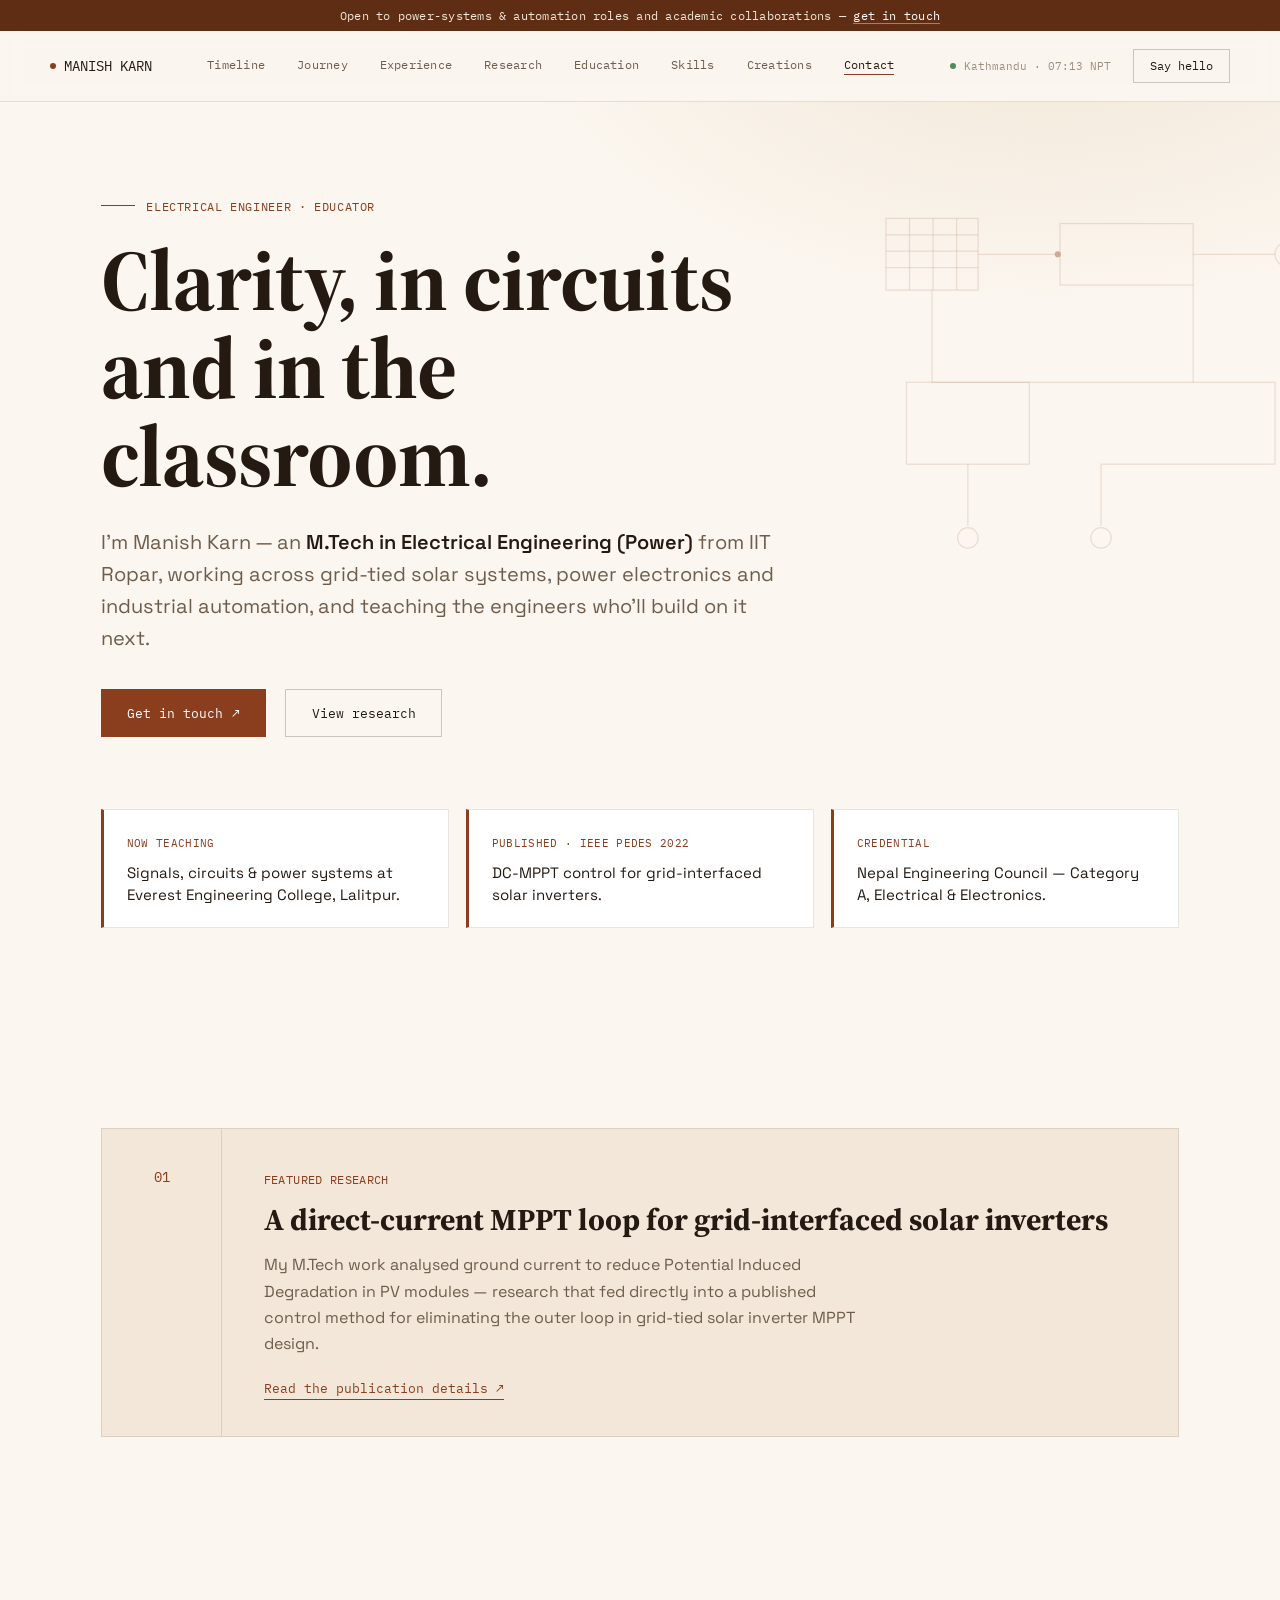
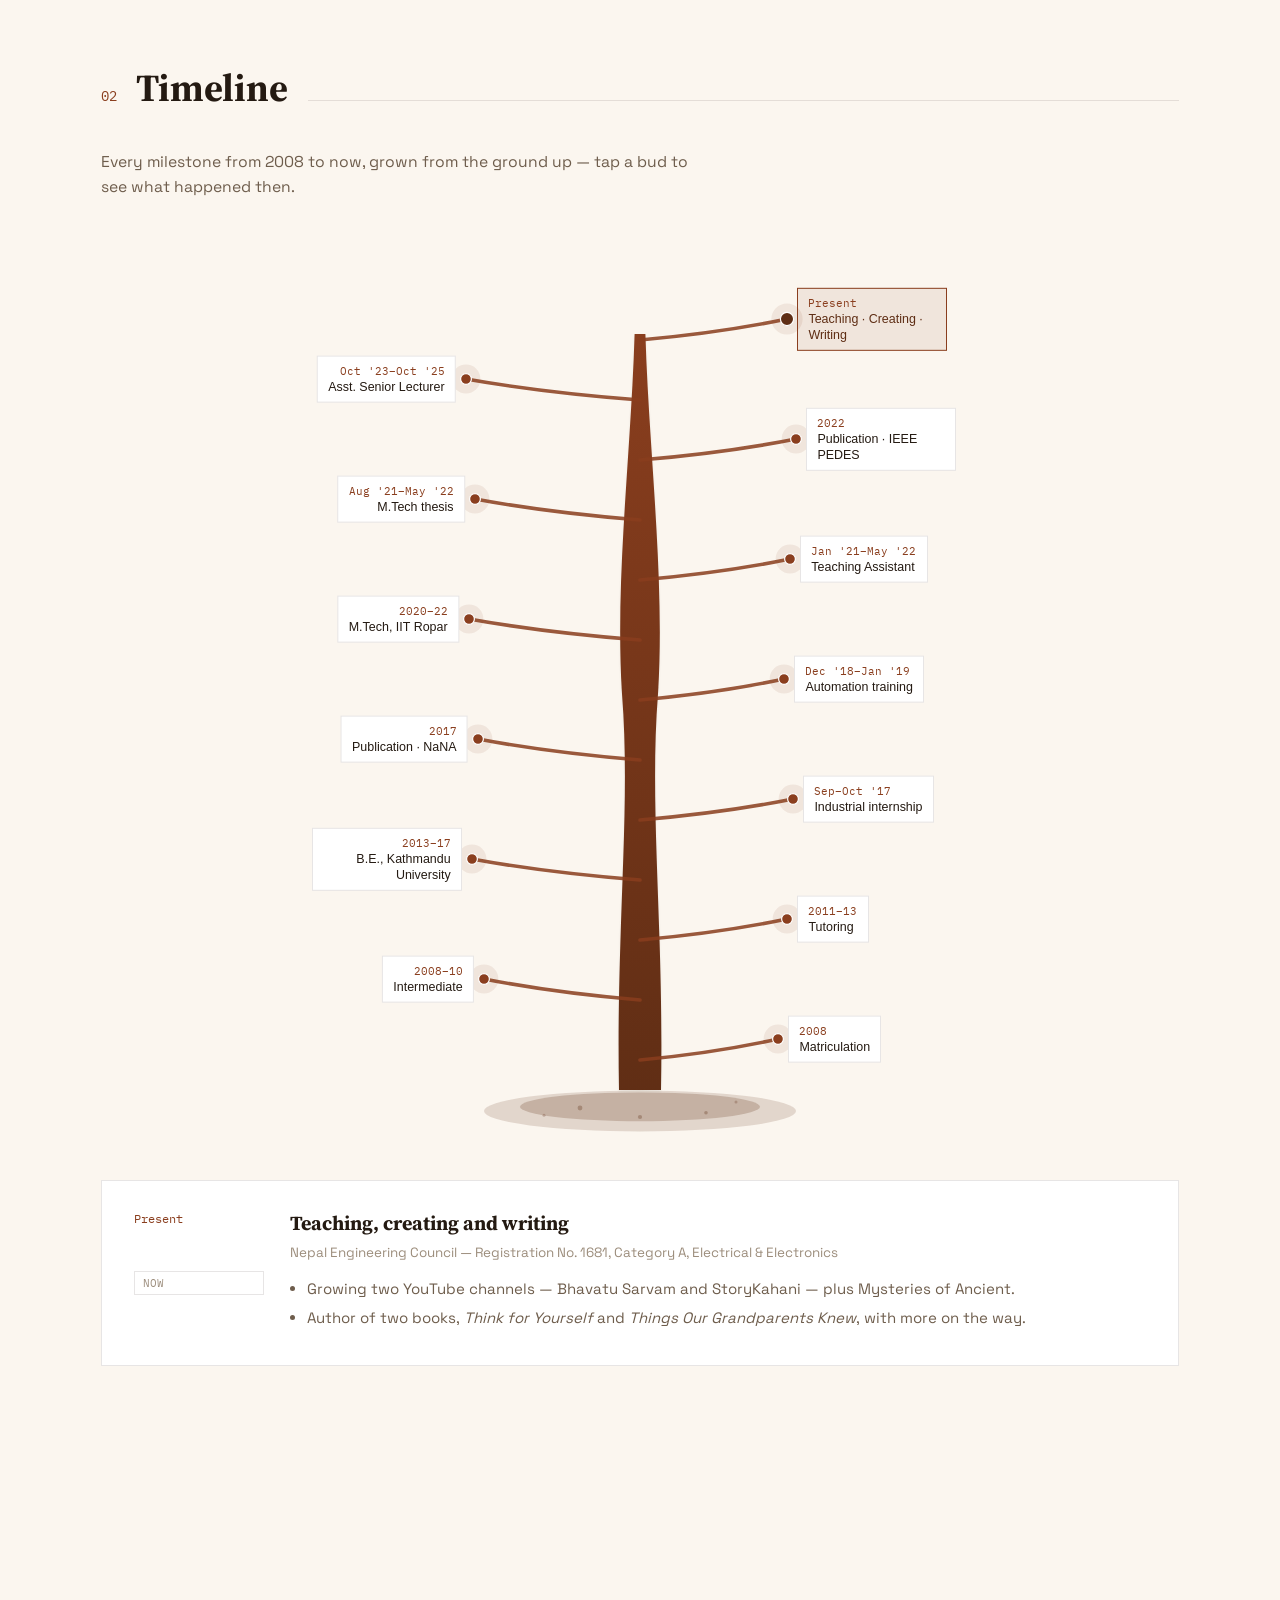
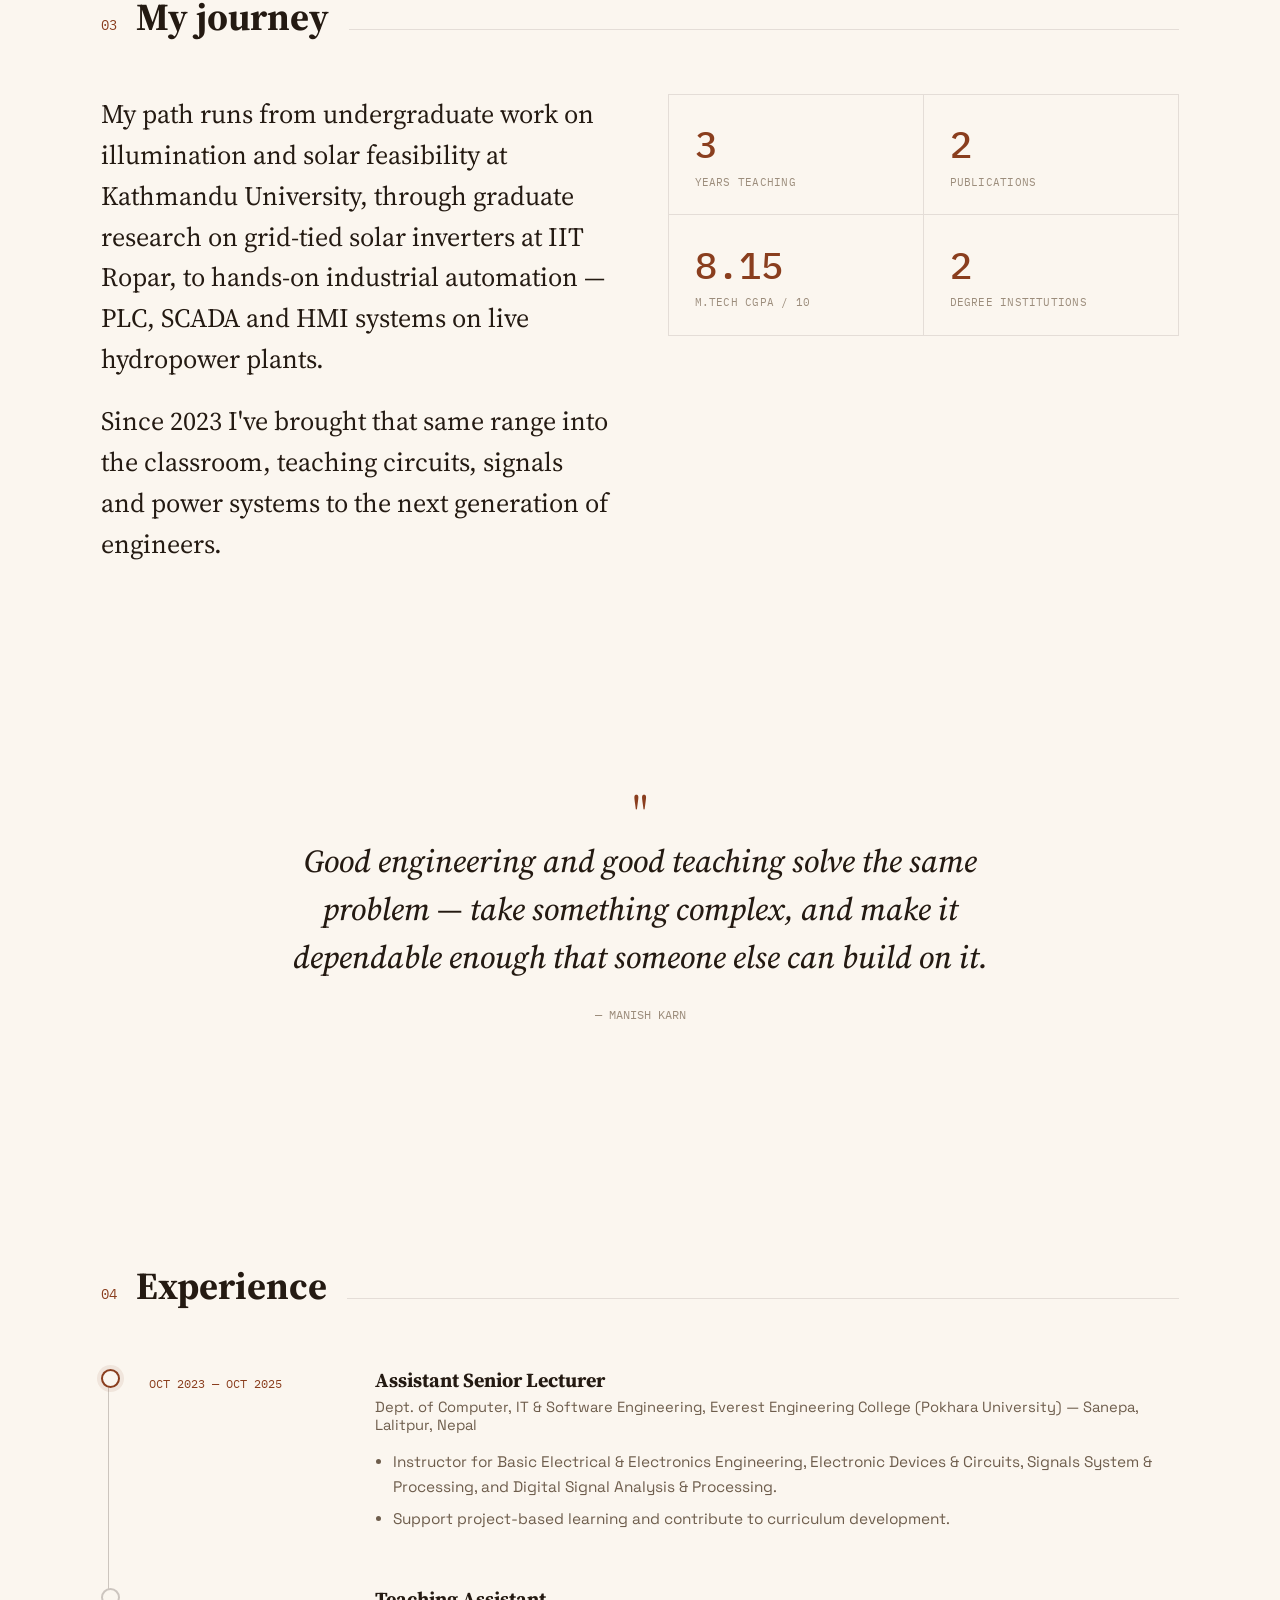
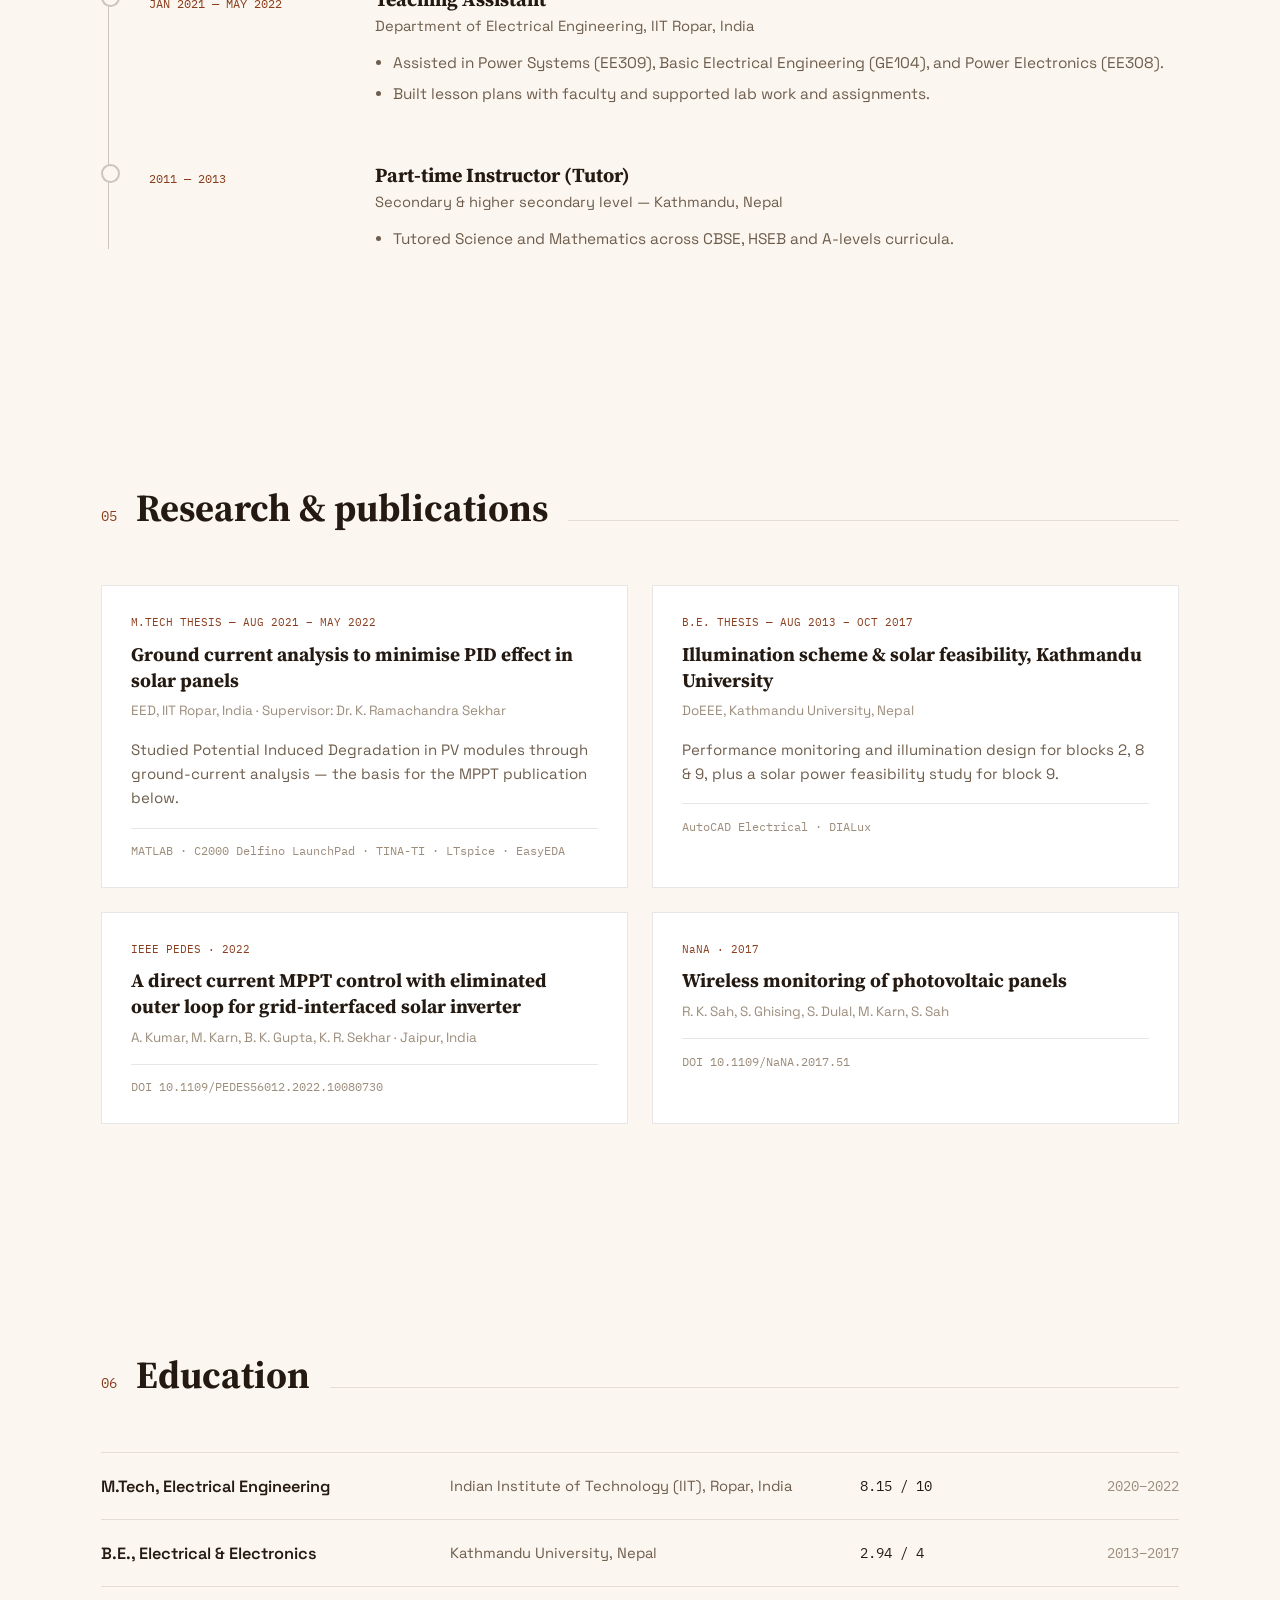
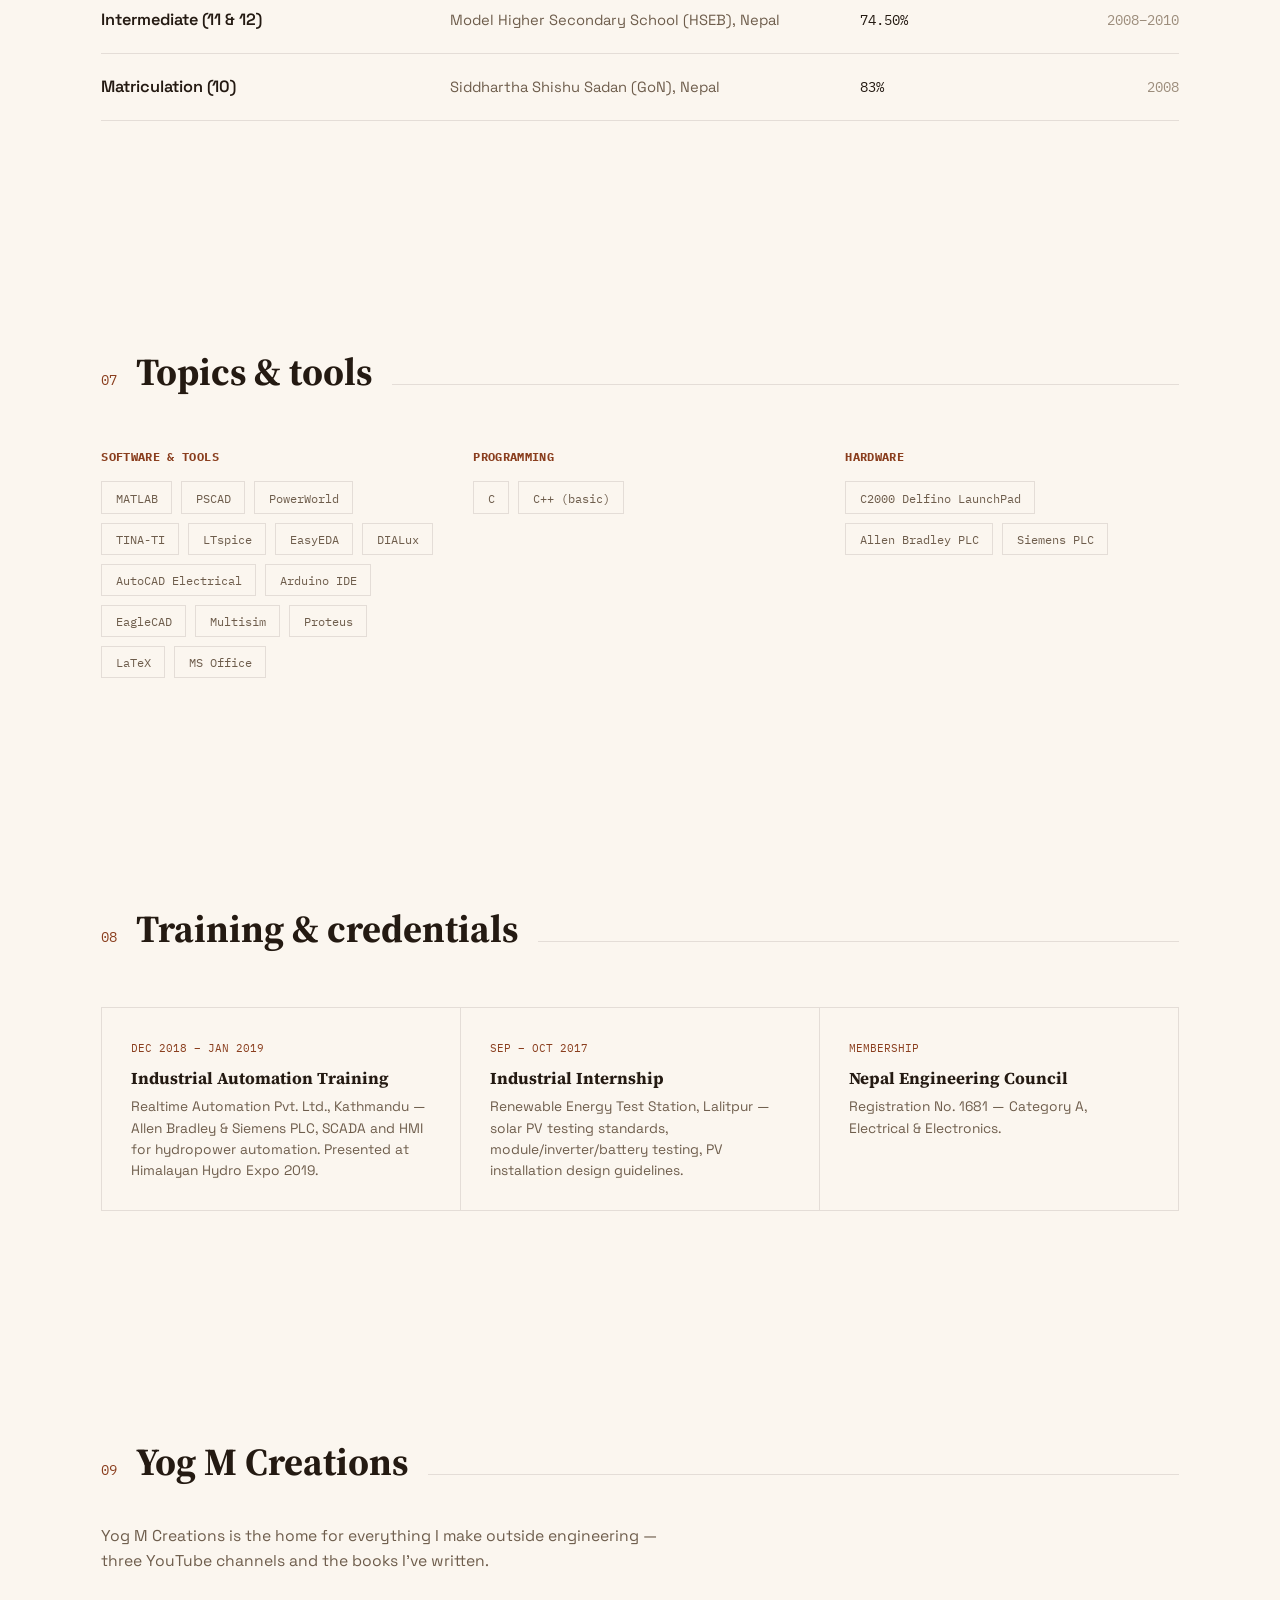
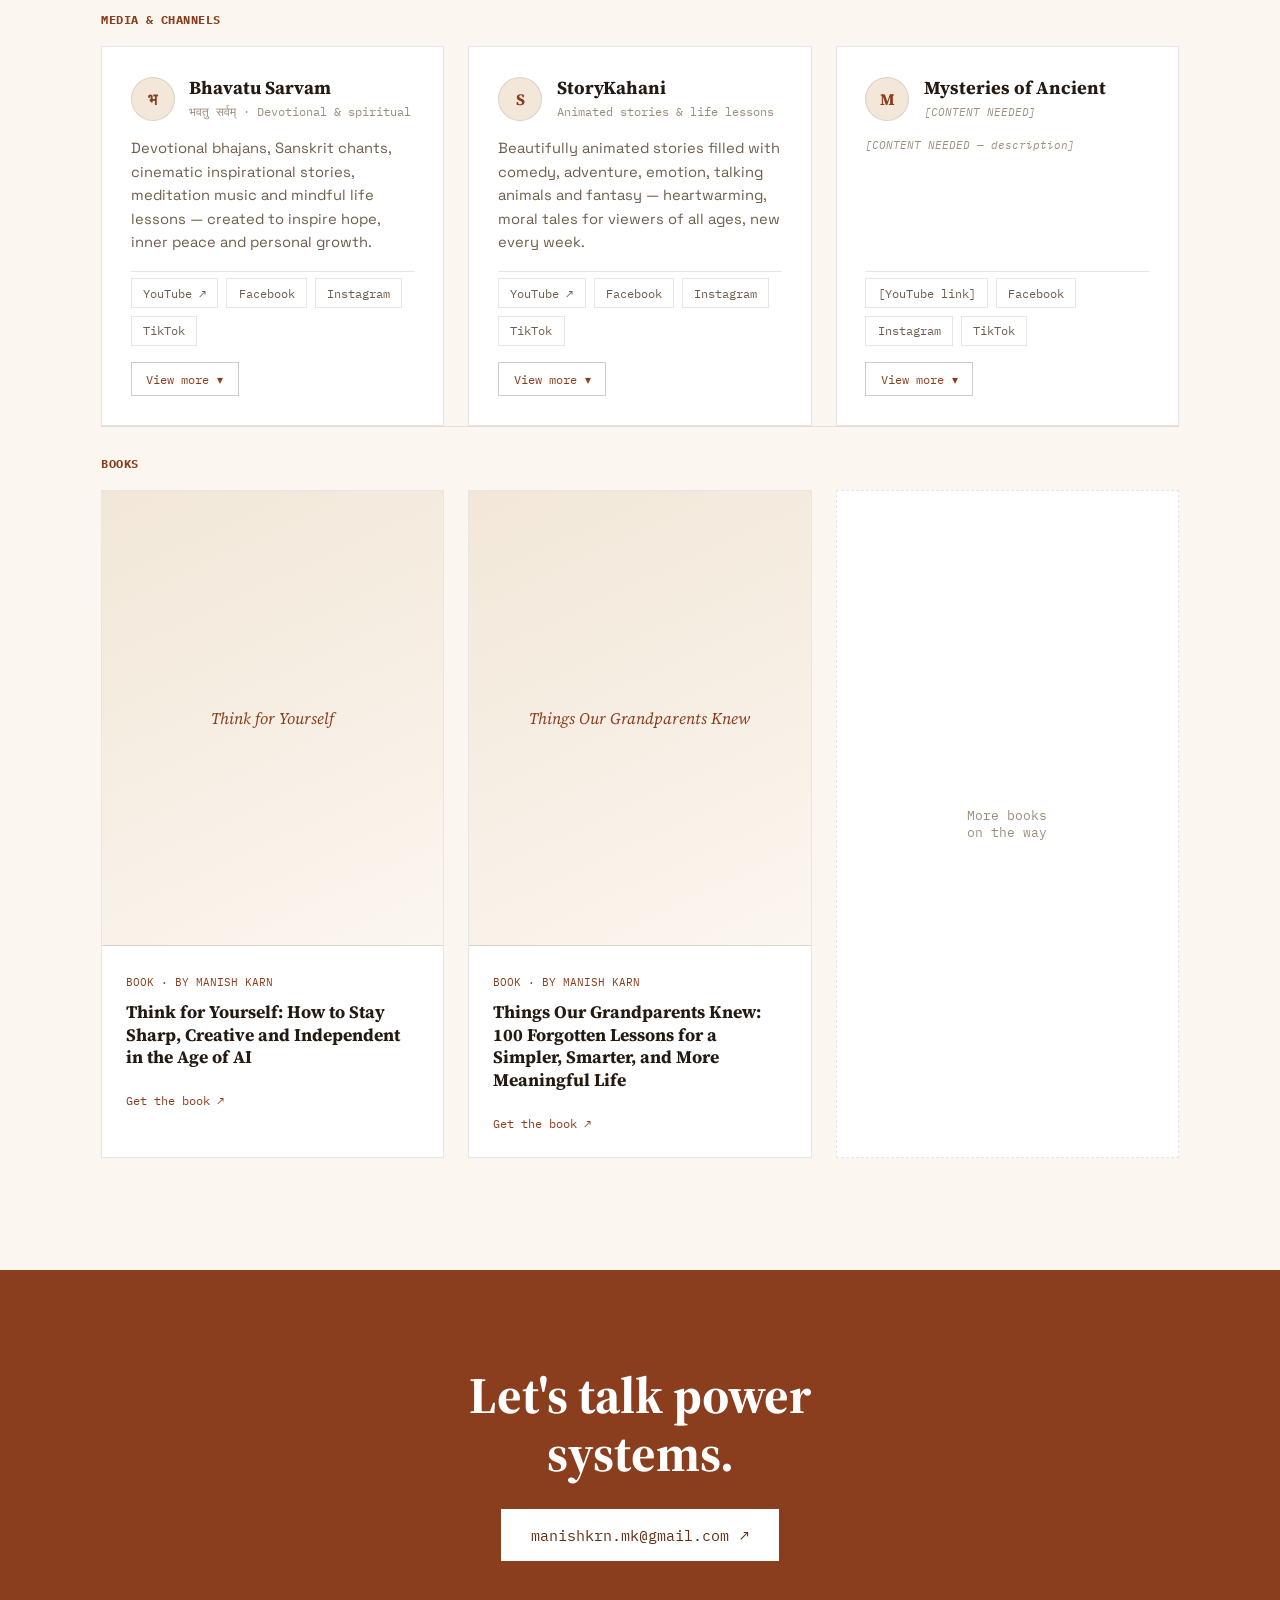
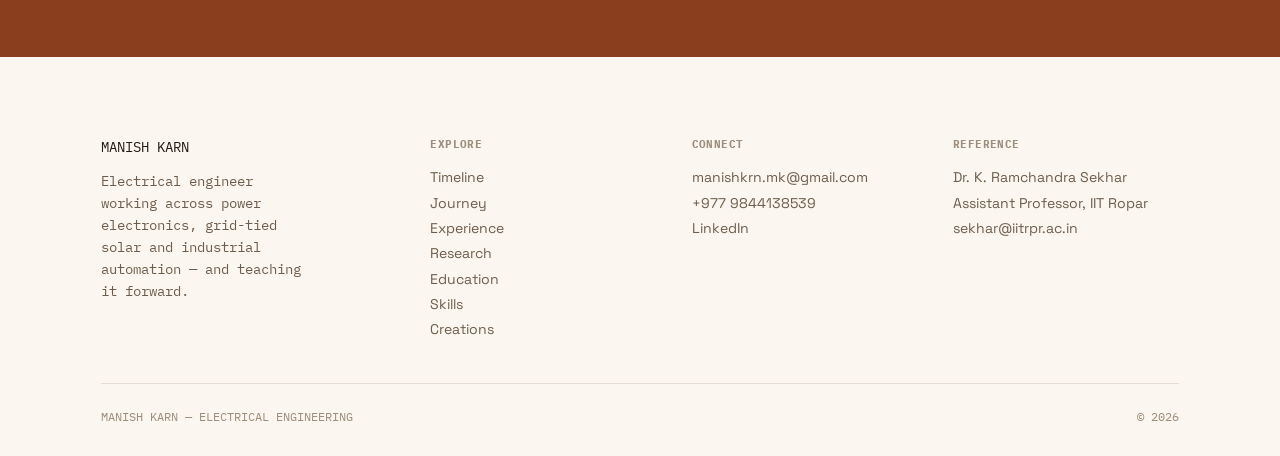
==== index.html @ 804f77de "Add files via upload" ====
<!DOCTYPE html>
<html lang="en">
<head>
<meta charset="UTF-8">
<meta name="viewport" content="width=device-width, initial-scale=1.0">
<title>Manish Karn — Electrical Engineer · Power Systems &amp; Automation</title>
<meta name="description" content="Manish Karn — M.Tech Electrical Engineering (Power), IIT Ropar. Power electronics, grid-tied solar systems, industrial automation, and teaching.">
<link rel="preconnect" href="https://fonts.googleapis.com">
<link rel="preconnect" href="https://fonts.gstatic.com" crossorigin>
<link href="https://fonts.googleapis.com/css2?family=Source+Serif+4:ital,wght@0,600;0,700;1,500;1,600&family=Space+Grotesk:wght@400;500;600;700&family=IBM+Plex+Mono:wght@400;500;600&display=swap" rel="stylesheet">
<link rel="stylesheet" href="styles.css">
</head>
<body>

<div class="util-bar">Open to power-systems &amp; automation roles and academic collaborations — <a href="#contact">get in touch</a></div>

<header class="site-nav" id="siteNav">
  <div class="wrap nav-inner">
    <a href="#top" class="nav-mark"><span class="dot"></span>MANISH&nbsp;KARN</a>
    <nav class="nav-links" id="navLinks">
      <a href="#timeline">Timeline</a>
      <a href="#journey">Journey</a>
      <a href="#experience">Experience</a>
      <a href="#research">Research</a>
      <a href="#education">Education</a>
      <a href="#skills">Skills</a>
      <a href="#creations">Creations</a>
      <a href="#contact">Contact</a>
    </nav>
    <div class="nav-cta">
      <div class="nav-status"><span class="pulse"></span><span id="localTime">Kathmandu</span></div>
      <a class="btn-line" href="mailto:manishkrn.mk@gmail.com">Say hello</a>
      <button class="burger" id="burgerBtn" aria-label="Open menu"><span></span><span></span><span></span></button>
    </div>
  </div>
</header>

<div class="mobile-menu" id="mobileMenu">
  <button class="mobile-close" id="mobileClose" aria-label="Close menu">&times;</button>
  <a href="#timeline">Timeline</a>
  <a href="#journey">Journey</a>
  <a href="#experience">Experience</a>
  <a href="#research">Research</a>
  <a href="#education">Education</a>
  <a href="#skills">Skills</a>
  <a href="#creations">Creations</a>
  <a href="#contact">Contact</a>
</div>

<main id="top">
  <section class="hero">
    <div class="hero-bg"></div>
    <svg class="hero-schema" viewBox="0 0 500 500" xmlns="http://www.w3.org/2000/svg" aria-hidden="true">
      <defs><style>.hl{ stroke: rgba(138,62,30,0.35); stroke-width:1.2; fill:none; } .hd{ fill: var(--brown); }</style></defs>
      <rect x="40" y="60" width="90" height="70" class="hl"/>
      <line x1="40" y1="76" x2="130" y2="76" class="hl"/><line x1="40" y1="92" x2="130" y2="92" class="hl"/><line x1="40" y1="108" x2="130" y2="108" class="hl"/>
      <line x1="63" y1="60" x2="63" y2="130" class="hl"/><line x1="86" y1="60" x2="86" y2="130" class="hl"/><line x1="109" y1="60" x2="109" y2="130" class="hl"/>
      <path d="M130 95 H210" class="hl"/>
      <rect x="210" y="65" width="130" height="60" class="hl"/>
      <path d="M340 95 H420" class="hl"/>
      <circle cx="432" cy="95" r="12" class="hl"/>
      <path d="M85 130 V220 H340 V125" class="hl"/>
      <rect x="60" y="220" width="120" height="80" class="hl"/>
      <path d="M120 300 V360" class="hl"/><circle cx="120" cy="372" r="10" class="hl"/>
      <path d="M340 220 H420 V300 H250 V360" class="hl"/><circle cx="250" cy="372" r="10" class="hl"/>
      <circle r="3" class="hd"><animateMotion dur="6s" repeatCount="indefinite" path="M40 95 H130 H210 H340 H420"/></circle>
    </svg>

    <div class="wrap">
      <p class="eyebrow"><span class="rule"></span>ELECTRICAL ENGINEER · EDUCATOR</p>
      <h1 class="hero-title">Clarity, in circuits and in the classroom.</h1>
      <p class="hero-sub">I'm Manish Karn — an <strong>M.Tech in Electrical Engineering (Power)</strong> from IIT Ropar, working across grid-tied solar systems, power electronics and industrial automation, and teaching the engineers who'll build on it next.</p>
      <div class="hero-actions">
        <a class="btn-primary" href="#contact">Get in touch <span aria-hidden="true">↗</span></a>
        <a class="btn-secondary" href="#research">View research</a>
      </div>

      <div class="ticker reveal">
        <div class="tick-card"><span class="tag mono">NOW TEACHING</span><p>Signals, circuits &amp; power systems at Everest Engineering College, Lalitpur.</p></div>
        <div class="tick-card"><span class="tag mono">PUBLISHED · IEEE PEDES 2022</span><p>DC-MPPT control for grid-interfaced solar inverters.</p></div>
        <div class="tick-card"><span class="tag mono">CREDENTIAL</span><p>Nepal Engineering Council — Category A, Electrical &amp; Electronics.</p></div>
      </div>
    </div>
  </section>

  <section id="featured">
    <div class="wrap">
      <div class="featured reveal">
        <div class="feat-grid">
          <div class="feat-index">01</div>
          <div class="feat-body">
            <span class="tag mono">FEATURED RESEARCH</span>
            <h3>A direct-current MPPT loop for grid-interfaced solar inverters</h3>
            <p>My M.Tech work analysed ground current to reduce Potential Induced Degradation in PV modules — research that fed directly into a published control method for eliminating the outer loop in grid-tied solar inverter MPPT design.</p>
            <a class="feat-link" href="#research">Read the publication details ↗</a>
          </div>
        </div>
      </div>
    </div>
  </section>

  <section id="timeline">
    <div class="wrap">
      <div class="sec-head reveal"><span class="sec-index">02</span><h2 class="sec-title">Timeline</h2><span class="sec-rule"></span></div>
      <p class="reveal" style="color:var(--ink-dim); font-size:0.98rem; max-width:60ch; margin:-1rem 0 2.4rem; line-height:1.6;">Every milestone from 2008 to now, grown from the ground up — tap a bud to see what happened then.</p>

      <div class="tree-wrap reveal" id="treeWrap">
        <svg class="tree-soil-svg" viewBox="0 0 1200 1500" preserveAspectRatio="none" aria-hidden="true">
          <ellipse cx="600" cy="1455" rx="260" ry="34" fill="var(--brown-dark)" opacity="0.16"/>
          <ellipse cx="600" cy="1448" rx="200" ry="24" fill="var(--brown-dark)" opacity="0.22"/>
          <circle cx="500" cy="1450" r="4" fill="var(--brown-dark)" opacity="0.3"/>
          <circle cx="710" cy="1458" r="3" fill="var(--brown-dark)" opacity="0.3"/>
          <circle cx="600" cy="1465" r="3.5" fill="var(--brown-dark)" opacity="0.3"/>
          <circle cx="440" cy="1462" r="2.5" fill="var(--brown-dark)" opacity="0.25"/>
          <circle cx="760" cy="1440" r="2.5" fill="var(--brown-dark)" opacity="0.25"/>
        </svg>

        <div class="tree-grow-wrap" id="treeGrow">
          <svg class="tree-svg" viewBox="0 0 1200 1500" preserveAspectRatio="xMidYMax meet" aria-hidden="true">
            <defs>
              <linearGradient id="trunkGrad" x1="0" y1="1500" x2="0" y2="150" gradientUnits="userSpaceOnUse">
                <stop offset="0" stop-color="var(--brown-dark)"/>
                <stop offset="1" stop-color="var(--brown)"/>
              </linearGradient>
            </defs>
            <path class="trunk-shape" d="M565,1420 C560,1150 585,950 570,760 C558,570 585,360 591,160 L609,160 C615,360 642,570 630,760 C615,950 640,1150 635,1420 Z" fill="url(#trunkGrad)"/>

            <path class="branch-path" d="M600,1370 Q726,1358 830,1335" />
            <circle class="bud-glow" cx="830" cy="1335" r="24"/><circle class="bud" cx="830" cy="1335" r="9"/>

            <path class="branch-path" d="M600,1270 Q457,1258 340,1235" />
            <circle class="bud-glow" cx="340" cy="1235" r="24"/><circle class="bud" cx="340" cy="1235" r="9"/>

            <path class="branch-path" d="M600,1170 Q734,1158 845,1135" />
            <circle class="bud-glow" cx="845" cy="1135" r="24"/><circle class="bud" cx="845" cy="1135" r="9"/>

            <path class="branch-path" d="M600,1070 Q446,1058 320,1035" />
            <circle class="bud-glow" cx="320" cy="1035" r="24"/><circle class="bud" cx="320" cy="1035" r="9"/>

            <path class="branch-path" d="M600,970 Q740,958 855,935" />
            <circle class="bud-glow" cx="855" cy="935" r="24"/><circle class="bud" cx="855" cy="935" r="9"/>

            <path class="branch-path" d="M600,870 Q452,858 330,835" />
            <circle class="bud-glow" cx="330" cy="835" r="24"/><circle class="bud" cx="330" cy="835" r="9"/>

            <path class="branch-path" d="M600,770 Q732,758 840,735" />
            <circle class="bud-glow" cx="840" cy="735" r="24"/><circle class="bud" cx="840" cy="735" r="9"/>

            <path class="branch-path" d="M600,670 Q444,658 315,635" />
            <circle class="bud-glow" cx="315" cy="635" r="24"/><circle class="bud" cx="315" cy="635" r="9"/>

            <path class="branch-path" d="M600,570 Q737,558 850,535" />
            <circle class="bud-glow" cx="850" cy="535" r="24"/><circle class="bud" cx="850" cy="535" r="9"/>

            <path class="branch-path" d="M600,470 Q449,458 325,435" />
            <circle class="bud-glow" cx="325" cy="435" r="24"/><circle class="bud" cx="325" cy="435" r="9"/>

            <path class="branch-path" d="M600,370 Q743,358 860,335" />
            <circle class="bud-glow" cx="860" cy="335" r="24"/><circle class="bud" cx="860" cy="335" r="9"/>

            <path class="branch-path" d="M600,270 Q441,258 310,235" />
            <circle class="bud-glow" cx="310" cy="235" r="24"/><circle class="bud" cx="310" cy="235" r="9"/>

            <path class="branch-path" d="M600,170 Q734,158 845,135" />
            <circle class="bud-glow" cx="845" cy="135" r="26"/><circle class="bud bud-present" cx="845" cy="135" r="11"/>
          </svg>
        </div>

        <button class="tl-leaf side-right" data-target="tl-0" style="left:69.17%; top:89%;"><span class="leaf-date">2008</span><span class="leaf-title">Matriculation</span></button>
        <button class="tl-leaf side-left" data-target="tl-1" style="left:28.33%; top:82.33%;"><span class="leaf-date">2008–10</span><span class="leaf-title">Intermediate</span></button>
        <button class="tl-leaf side-right" data-target="tl-2" style="left:70.42%; top:75.67%;"><span class="leaf-date">2011–13</span><span class="leaf-title">Tutoring</span></button>
        <button class="tl-leaf side-left" data-target="tl-3" style="left:26.67%; top:69%;"><span class="leaf-date">2013–17</span><span class="leaf-title">B.E., Kathmandu University</span></button>
        <button class="tl-leaf side-right" data-target="tl-4" style="left:71.25%; top:62.33%;"><span class="leaf-date">Sep–Oct '17</span><span class="leaf-title">Industrial internship</span></button>
        <button class="tl-leaf side-left" data-target="tl-5" style="left:27.5%; top:55.67%;"><span class="leaf-date">2017</span><span class="leaf-title">Publication · NaNA</span></button>
        <button class="tl-leaf side-right" data-target="tl-6" style="left:70%; top:49%;"><span class="leaf-date">Dec '18–Jan '19</span><span class="leaf-title">Automation training</span></button>
        <button class="tl-leaf side-left" data-target="tl-7" style="left:26.25%; top:42.33%;"><span class="leaf-date">2020–22</span><span class="leaf-title">M.Tech, IIT Ropar</span></button>
        <button class="tl-leaf side-right" data-target="tl-8" style="left:70.83%; top:35.67%;"><span class="leaf-date">Jan '21–May '22</span><span class="leaf-title">Teaching Assistant</span></button>
        <button class="tl-leaf side-left" data-target="tl-9" style="left:27.08%; top:29%;"><span class="leaf-date">Aug '21–May '22</span><span class="leaf-title">M.Tech thesis</span></button>
        <button class="tl-leaf side-right" data-target="tl-10" style="left:71.67%; top:22.33%;"><span class="leaf-date">2022</span><span class="leaf-title">Publication · IEEE PEDES</span></button>
        <button class="tl-leaf side-left" data-target="tl-11" style="left:25.83%; top:15.67%;"><span class="leaf-date">Oct '23–Oct '25</span><span class="leaf-title">Asst. Senior Lecturer</span></button>
        <button class="tl-leaf side-right active" data-target="tl-12" style="left:70.42%; top:9%;" aria-selected="true"><span class="leaf-date">Present</span><span class="leaf-title">Teaching · Creating · Writing</span></button>
      </div>

      <div class="tl-panel reveal" id="tlPanel">
        <!-- populated by JS from the templates below; default shown is PRESENT -->
      </div>

      <template id="tl-0"><span class="tp-date">2008</span><span class="tp-tag">EDUCATION</span><div class="tl-panel-body"><h3>Matriculation (Grade 10)</h3><p class="tp-org">Siddhartha Shishu Sadan (GoN), Nepal</p><p>Completed with 83%.</p></div></template>
          <template id="tl-1"><span class="tp-date">2008 — 2010</span><span class="tp-tag">EDUCATION</span><div class="tl-panel-body"><h3>Intermediate (Grade 11 &amp; 12)</h3><p class="tp-org">Model Higher Secondary School (HSEB), Nepal</p><p>Completed with 74.50%.</p></div></template>
          <template id="tl-2"><span class="tp-date">2011 — 2013</span><span class="tp-tag">EXPERIENCE</span><div class="tl-panel-body"><h3>Part-time Instructor (Tutor)</h3><p class="tp-org">Secondary &amp; higher secondary level, Kathmandu, Nepal</p><p>Tutored Science and Mathematics across CBSE, HSEB and A-levels curricula.</p></div></template>
          <template id="tl-3"><span class="tp-date">2013 — 2017</span><span class="tp-tag">EDUCATION</span><div class="tl-panel-body"><h3>B.E., Electrical &amp; Electronics Engineering</h3><p class="tp-org">Kathmandu University, Nepal · CGPA 2.94 / 4</p><ul><li>B.E. Thesis (Aug 2013 – Oct 2017): performance monitoring &amp; illumination design for blocks 2, 8 &amp; 9, plus a solar power feasibility study for block 9.</li></ul><p class="tp-extra">AutoCAD Electrical · DIALux</p></div></template>
          <template id="tl-4"><span class="tp-date">Sep — Oct 2017</span><span class="tp-tag">TRAINING</span><div class="tl-panel-body"><h3>Industrial Internship</h3><p class="tp-org">Renewable Energy Test Station, Lalitpur, Nepal</p><p>Solar PV testing standards and procedures — modules, charge controllers, batteries, inverters, ICS — plus basic PV installation design guidelines.</p></div></template>
          <template id="tl-5"><span class="tp-date">2017</span><span class="tp-tag">PUBLICATION</span><div class="tl-panel-body"><h3>Wireless Monitoring of Photovoltaic Panels</h3><p class="tp-org">R. K. Sah, S. Ghising, S. Dulal, M. Karn, S. Sah</p><p>Presented at the International Conference on Networking and Network Applications (NaNA), 2017.</p><p class="tp-extra">DOI 10.1109/NaNA.2017.51</p></div></template>
          <template id="tl-6"><span class="tp-date">Dec 2018 — Jan 2019</span><span class="tp-tag">TRAINING</span><div class="tl-panel-body"><h3>Industrial Automation Training</h3><p class="tp-org">Realtime Automation Pvt. Ltd., Kathmandu, Nepal</p><p>Hands-on Allen Bradley &amp; Siemens PLC, SCADA and HMI for hydropower automation. Presented "Remote monitoring and centralized SCADA in cascaded hydropower plant" at Himalayan Hydro Expo 2019.</p></div></template>
          <template id="tl-7"><span class="tp-date">2020 — 2022</span><span class="tp-tag">EDUCATION</span><div class="tl-panel-body"><h3>M.Tech, Electrical Engineering (Power)</h3><p class="tp-org">Indian Institute of Technology (IIT), Ropar, India · CGPA 8.15 / 10</p></div></template>
          <template id="tl-8"><span class="tp-date">Jan 2021 — May 2022</span><span class="tp-tag">EXPERIENCE</span><div class="tl-panel-body"><h3>Teaching Assistant</h3><p class="tp-org">Department of Electrical Engineering, IIT Ropar, India</p><ul><li>Assisted in Power Systems (EE309), Basic Electrical Engineering (GE104), and Power Electronics (EE308).</li><li>Built lesson plans with faculty and supported lab work and assignments.</li></ul></div></template>
          <template id="tl-9"><span class="tp-date">Aug 2021 — May 2022</span><span class="tp-tag">RESEARCH</span><div class="tl-panel-body"><h3>M.Tech Thesis — Ground current analysis to minimise PID effect in solar panels</h3><p class="tp-org">EED, IIT Ropar, India · Supervisor: Dr. K. Ramachandra Sekhar</p><p>Basis for the MPPT publication below.</p><p class="tp-extra">MATLAB · C2000 Delfino LaunchPad · TINA-TI · LTspice · EasyEDA</p></div></template>
          <template id="tl-10"><span class="tp-date">2022</span><span class="tp-tag">PUBLICATION</span><div class="tl-panel-body"><h3>A Direct Current MPPT Control with Eliminated Outer Loop for Grid-Interfaced Solar Inverter</h3><p class="tp-org">A. Kumar, M. Karn, B. K. Gupta, K. R. Sekhar · IEEE PEDES, Jaipur, India</p><p class="tp-extra">DOI 10.1109/PEDES56012.2022.10080730</p></div></template>
          <template id="tl-11"><span class="tp-date">Oct 2023 — Oct 2025</span><span class="tp-tag">EXPERIENCE</span><div class="tl-panel-body"><h3>Assistant Senior Lecturer</h3><p class="tp-org">Dept. of Computer, IT &amp; Software Engineering, Everest Engineering College (Pokhara University), Lalitpur, Nepal</p><ul><li>Instructor for Basic Electrical &amp; Electronics Engineering, Electronic Devices &amp; Circuits, Signals System &amp; Processing, and Digital Signal Analysis &amp; Processing.</li><li>Support project-based learning and contribute to curriculum development.</li></ul></div></template>
          <template id="tl-12"><span class="tp-date">Present</span><span class="tp-tag">NOW</span><div class="tl-panel-body"><h3>Teaching, creating and writing</h3><p class="tp-org">Nepal Engineering Council — Registration No. 1681, Category A, Electrical &amp; Electronics</p><ul><li>Growing two YouTube channels — Bhavatu Sarvam and StoryKahani — plus Mysteries of Ancient.</li><li>Author of two books, <em>Think for Yourself</em> and <em>Things Our Grandparents Knew</em>, with more on the way.</li></ul></div></template>
    </div>
  </section>

  <section id="journey">
    <div class="wrap">
      <div class="sec-head reveal"><span class="sec-index">03</span><h2 class="sec-title">My journey</h2><span class="sec-rule"></span></div>
      <div class="journey-grid reveal">
        <div class="journey-copy">
          <p>My path runs from undergraduate work on illumination and solar feasibility at Kathmandu University, through graduate research on grid-tied solar inverters at IIT Ropar, to hands-on industrial automation — PLC, SCADA and HMI systems on live hydropower plants.</p>
          <p>Since 2023 I've brought that same range into the classroom, teaching circuits, signals and power systems to the next generation of engineers.</p>
        </div>
        <div class="stat-grid">
          <div class="stat-cell"><div class="sv mono" data-count="3">0</div><div class="sl">YEARS TEACHING</div></div>
          <div class="stat-cell"><div class="sv mono" data-count="2">0</div><div class="sl">PUBLICATIONS</div></div>
          <div class="stat-cell"><div class="sv mono">8.15</div><div class="sl">M.TECH CGPA / 10</div></div>
          <div class="stat-cell"><div class="sv mono" data-count="2">0</div><div class="sl">DEGREE INSTITUTIONS</div></div>
        </div>
      </div>
    </div>
  </section>

  <section class="quote-section">
    <div class="wrap">
      <div class="reveal">
        <div class="quote-mark">"</div>
        <blockquote>Good engineering and good teaching solve the same problem — take something complex, and make it dependable enough that someone else can build on it.</blockquote>
        <p class="quote-attr">— MANISH KARN</p>
      </div>
    </div>
  </section>

  <section id="experience">
    <div class="wrap">
      <div class="sec-head reveal"><span class="sec-index">04</span><h2 class="sec-title">Experience</h2><span class="sec-rule"></span></div>
      <div class="timeline reveal">
        <div class="tl-item current">
          <div class="tl-grid">
            <p class="tl-date">OCT 2023 — OCT 2025</p>
            <div>
              <h3>Assistant Senior Lecturer</h3>
              <p class="tl-org">Dept. of Computer, IT &amp; Software Engineering, Everest Engineering College (Pokhara University) — Sanepa, Lalitpur, Nepal</p>
              <ul>
                <li>Instructor for Basic Electrical &amp; Electronics Engineering, Electronic Devices &amp; Circuits, Signals System &amp; Processing, and Digital Signal Analysis &amp; Processing.</li>
                <li>Support project-based learning and contribute to curriculum development.</li>
              </ul>
            </div>
          </div>
        </div>
        <div class="tl-item">
          <div class="tl-grid">
            <p class="tl-date">JAN 2021 — MAY 2022</p>
            <div>
              <h3>Teaching Assistant</h3>
              <p class="tl-org">Department of Electrical Engineering, IIT Ropar, India</p>
              <ul>
                <li>Assisted in Power Systems (EE309), Basic Electrical Engineering (GE104), and Power Electronics (EE308).</li>
                <li>Built lesson plans with faculty and supported lab work and assignments.</li>
              </ul>
            </div>
          </div>
        </div>
        <div class="tl-item">
          <div class="tl-grid">
            <p class="tl-date">2011 — 2013</p>
            <div>
              <h3>Part-time Instructor (Tutor)</h3>
              <p class="tl-org">Secondary &amp; higher secondary level — Kathmandu, Nepal</p>
              <ul><li>Tutored Science and Mathematics across CBSE, HSEB and A-levels curricula.</li></ul>
            </div>
          </div>
        </div>
      </div>
    </div>
  </section>

  <section id="research">
    <div class="wrap">
      <div class="sec-head reveal"><span class="sec-index">05</span><h2 class="sec-title">Research &amp; publications</h2><span class="sec-rule"></span></div>
      <div class="card-grid reveal">
        <div class="r-card">
          <span class="tag">M.TECH THESIS — AUG 2021 – MAY 2022</span>
          <h3>Ground current analysis to minimise PID effect in solar panels</h3>
          <p class="org">EED, IIT Ropar, India · Supervisor: Dr. K. Ramachandra Sekhar</p>
          <p>Studied Potential Induced Degradation in PV modules through ground-current analysis — the basis for the MPPT publication below.</p>
          <div class="tools">MATLAB · C2000 Delfino LaunchPad · TINA-TI · LTspice · EasyEDA</div>
        </div>
        <div class="r-card">
          <span class="tag">B.E. THESIS — AUG 2013 – OCT 2017</span>
          <h3>Illumination scheme &amp; solar feasibility, Kathmandu University</h3>
          <p class="org">DoEEE, Kathmandu University, Nepal</p>
          <p>Performance monitoring and illumination design for blocks 2, 8 &amp; 9, plus a solar power feasibility study for block 9.</p>
          <div class="tools">AutoCAD Electrical · DIALux</div>
        </div>
        <div class="r-card">
          <span class="tag">IEEE PEDES · 2022</span>
          <h3>A direct current MPPT control with eliminated outer loop for grid-interfaced solar inverter</h3>
          <p class="org">A. Kumar, M. Karn, B. K. Gupta, K. R. Sekhar · Jaipur, India</p>
          <div class="doi">DOI 10.1109/PEDES56012.2022.10080730</div>
        </div>
        <div class="r-card">
          <span class="tag">NaNA · 2017</span>
          <h3>Wireless monitoring of photovoltaic panels</h3>
          <p class="org">R. K. Sah, S. Ghising, S. Dulal, M. Karn, S. Sah</p>
          <div class="doi">DOI 10.1109/NaNA.2017.51</div>
        </div>
      </div>
    </div>
  </section>

  <section id="education">
    <div class="wrap">
      <div class="sec-head reveal"><span class="sec-index">06</span><h2 class="sec-title">Education</h2><span class="sec-rule"></span></div>
      <div class="reveal">
        <div class="edu-row"><div class="deg">M.Tech, Electrical Engineering</div><div class="inst">Indian Institute of Technology (IIT), Ropar, India</div><div class="num">8.15 / 10</div><div class="yr">2020–2022</div></div>
        <div class="edu-row"><div class="deg">B.E., Electrical &amp; Electronics</div><div class="inst">Kathmandu University, Nepal</div><div class="num">2.94 / 4</div><div class="yr">2013–2017</div></div>
        <div class="edu-row"><div class="deg">Intermediate (11 &amp; 12)</div><div class="inst">Model Higher Secondary School (HSEB), Nepal</div><div class="num">74.50%</div><div class="yr">2008–2010</div></div>
        <div class="edu-row"><div class="deg">Matriculation (10)</div><div class="inst">Siddhartha Shishu Sadan (GoN), Nepal</div><div class="num">83%</div><div class="yr">2008</div></div>
      </div>
    </div>
  </section>

  <section id="skills">
    <div class="wrap">
      <div class="sec-head reveal"><span class="sec-index">07</span><h2 class="sec-title">Topics &amp; tools</h2><span class="sec-rule"></span></div>
      <div class="topics-grid reveal">
        <div class="topic-col">
          <h3>SOFTWARE &amp; TOOLS</h3>
          <div class="chip-row">
            <span class="chip">MATLAB</span><span class="chip">PSCAD</span><span class="chip">PowerWorld</span>
            <span class="chip">TINA-TI</span><span class="chip">LTspice</span><span class="chip">EasyEDA</span>
            <span class="chip">DIALux</span><span class="chip">AutoCAD Electrical</span><span class="chip">Arduino IDE</span>
            <span class="chip">EagleCAD</span><span class="chip">Multisim</span><span class="chip">Proteus</span>
            <span class="chip">LaTeX</span><span class="chip">MS Office</span>
          </div>
        </div>
        <div class="topic-col">
          <h3>PROGRAMMING</h3>
          <div class="chip-row"><span class="chip">C</span><span class="chip">C++ (basic)</span></div>
        </div>
        <div class="topic-col">
          <h3>HARDWARE</h3>
          <div class="chip-row">
            <span class="chip">C2000 Delfino LaunchPad</span>
            <span class="chip">Allen Bradley PLC</span>
            <span class="chip">Siemens PLC</span>
          </div>
        </div>
      </div>
    </div>
  </section>

  <section id="recognition-sec">
    <div class="wrap">
      <div class="sec-head reveal"><span class="sec-index">08</span><h2 class="sec-title">Training &amp; credentials</h2><span class="sec-rule"></span></div>
      <div class="recognition reveal">
        <div class="rec-cell">
          <span class="tag mono">DEC 2018 – JAN 2019</span>
          <h4>Industrial Automation Training</h4>
          <p>Realtime Automation Pvt. Ltd., Kathmandu — Allen Bradley &amp; Siemens PLC, SCADA and HMI for hydropower automation. Presented at Himalayan Hydro Expo 2019.</p>
        </div>
        <div class="rec-cell">
          <span class="tag mono">SEP – OCT 2017</span>
          <h4>Industrial Internship</h4>
          <p>Renewable Energy Test Station, Lalitpur — solar PV testing standards, module/inverter/battery testing, PV installation design guidelines.</p>
        </div>
        <div class="rec-cell">
          <span class="tag mono">MEMBERSHIP</span>
          <h4>Nepal Engineering Council</h4>
          <p>Registration No. 1681 — Category A, Electrical &amp; Electronics.</p>
        </div>
      </div>
    </div>
  </section>
  <section id="creations">
    <div class="wrap">
      <div class="sec-head reveal"><span class="sec-index">09</span><h2 class="sec-title">Yog M Creations</h2><span class="sec-rule"></span></div>
      <p class="reveal" style="color:var(--ink-dim); font-size:0.98rem; max-width:60ch; margin:-1rem 0 2.4rem; line-height:1.6;">Yog M Creations is the home for everything I make outside engineering — three YouTube channels and the books I've written.</p>

      <h3 class="creations-sub reveal">MEDIA &amp; CHANNELS</h3>
      <div class="channel-grid reveal">
        <div class="channel-card">
          <div class="channel-top">
            <div class="channel-mark">भ</div>
            <div>
              <h3>Bhavatu Sarvam</h3>
              <span class="channel-stat">भवतु सर्वम् · Devotional &amp; spiritual</span>
            </div>
          </div>
          <p class="channel-desc">Devotional bhajans, Sanskrit chants, cinematic inspirational stories, meditation music and mindful life lessons — created to inspire hope, inner peace and personal growth.</p>
          <div class="channel-platforms">
            <a class="platform-link" href="https://www.youtube.com/@bhavatu_sarvam" target="_blank" rel="noopener">YouTube ↗</a>
            <a class="platform-link" href="#">Facebook</a>
            <a class="platform-link" href="#">Instagram</a>
            <a class="platform-link" href="#">TikTok</a>
          </div>
          <button class="watch-toggle" data-channel="bhavatu" aria-expanded="false">View more <span class="chev">▾</span></button>
          <div class="channel-content" id="content-bhavatu" hidden></div>
        </div>
        <div class="channel-card">
          <div class="channel-top">
            <div class="channel-mark">S</div>
            <div>
              <h3>StoryKahani</h3>
              <span class="channel-stat">Animated stories &amp; life lessons</span>
            </div>
          </div>
          <p class="channel-desc">Beautifully animated stories filled with comedy, adventure, emotion, talking animals and fantasy — heartwarming, moral tales for viewers of all ages, new every week.</p>
          <div class="channel-platforms">
            <a class="platform-link" href="https://www.youtube.com/@WatchStoryKahani" target="_blank" rel="noopener">YouTube ↗</a>
            <a class="platform-link" href="#">Facebook</a>
            <a class="platform-link" href="#">Instagram</a>
            <a class="platform-link" href="#">TikTok</a>
          </div>
          <button class="watch-toggle" data-channel="storykahani" aria-expanded="false">View more <span class="chev">▾</span></button>
          <div class="channel-content" id="content-storykahani" hidden></div>
        </div>
        <div class="channel-card">
          <div class="channel-top">
            <div class="channel-mark">M</div>
            <div>
              <h3>Mysteries of Ancient</h3>
              <span class="channel-stat placeholder-note">[CONTENT NEEDED]</span>
            </div>
          </div>
          <p class="channel-desc placeholder-note">[CONTENT NEEDED — description]</p>
          <div class="channel-platforms">
            <a class="platform-link" href="#">[YouTube link]</a>
            <a class="platform-link" href="#">Facebook</a>
            <a class="platform-link" href="#">Instagram</a>
            <a class="platform-link" href="#">TikTok</a>
          </div>
          <button class="watch-toggle" data-channel="mysteries" aria-expanded="false">View more <span class="chev">▾</span></button>
          <div class="channel-content" id="content-mysteries" hidden></div>
        </div>
      </div>

      <h3 class="creations-sub reveal">BOOKS</h3>
      <div class="book-grid reveal">
        <a class="book-card" href="https://link.amazon/B0cQCebSB" target="_blank" rel="noopener">
          <div class="book-cover"><span>Think for Yourself</span></div>
          <div class="book-body">
            <span class="tag mono">BOOK · BY MANISH KARN</span>
            <h3>Think for Yourself: How to Stay Sharp, Creative and Independent in the Age of AI</h3>
            <span class="read-link">Get the book ↗</span>
          </div>
        </a>
        <a class="book-card" href="https://link.amazon/B0ixxM8dn" target="_blank" rel="noopener">
          <div class="book-cover"><span>Things Our Grandparents Knew</span></div>
          <div class="book-body">
            <span class="tag mono">BOOK · BY MANISH KARN</span>
            <h3>Things Our Grandparents Knew: 100 Forgotten Lessons for a Simpler, Smarter, and More Meaningful Life</h3>
            <span class="read-link">Get the book ↗</span>
          </div>
        </a>
        <div class="book-card upcoming">
          <p>More books<br>on the way</p>
        </div>
      </div>
    </div>
  </section>

</main>

<section class="cta-band" id="contact">
  <div class="wrap reveal">
    <h2>Let's talk power<br>systems.</h2>
    <a class="magnet-btn" href="mailto:manishkrn.mk@gmail.com">manishkrn.mk@gmail.com <span aria-hidden="true">↗</span></a>
  </div>
</section>

<footer>
  <div class="wrap">
    <div class="foot-grid">
      <div class="foot-brand">
        MANISH KARN
        <p>Electrical engineer working across power electronics, grid-tied solar and industrial automation — and teaching it forward.</p>
      </div>
      <div class="foot-col">
        <h4>EXPLORE</h4>
        <a href="#timeline">Timeline</a>
        <a href="#journey">Journey</a>
        <a href="#experience">Experience</a>
        <a href="#research">Research</a>
        <a href="#education">Education</a>
        <a href="#skills">Skills</a>
        <a href="#creations">Creations</a>
      </div>
      <div class="foot-col">
        <h4>CONNECT</h4>
        <a href="mailto:manishkrn.mk@gmail.com">manishkrn.mk@gmail.com</a>
        <a href="tel:+9779844138539">+977 9844138539</a>
        <a href="https://www.linkedin.com/in/manish-karn-3b166b70" target="_blank" rel="noopener">LinkedIn</a>
      </div>
      <div class="foot-col">
        <h4>REFERENCE</h4>
        <p>Dr. K. Ramchandra Sekhar<br>Assistant Professor, IIT Ropar<br>sekhar@iitrpr.ac.in</p>
      </div>
    </div>
    <div class="foot-bottom">
      <span>MANISH KARN — ELECTRICAL ENGINEERING</span>
      <span id="footYear">© 2026</span>
    </div>
  </div>
</footer>


<script src="data.js"></script>
<script src="script.js"></script>
</body>
</html>
---- styles.css ----
:root{
    --bg:#FBF6EF;
    --surface:#FFFFFF;
    --surface-warm:#F2E7D8;
    --ink:#241A12;
    --ink-dim:#6E5D4C;
    --ink-faint:#9C8D7C;
    --brown:#8A3E1E;
    --brown-dark:#5E2D14;
    --brown-soft: rgba(138,62,30,0.09);
    --line: rgba(36,26,18,0.11);
    --line-strong: rgba(36,26,18,0.22);
    --max: 1180px;
    --ease: cubic-bezier(.22,.8,.32,1);
  }
  *{box-sizing:border-box;}
  html{scroll-behavior:smooth;}
  @media (prefers-reduced-motion: reduce){
    html{scroll-behavior:auto;}
    *{animation-duration:.001ms !important; animation-iteration-count:1 !important; transition-duration:.001ms !important; scroll-behavior:auto !important;}
  }
  ::selection{ background: var(--brown); color:#fff; }
  body{
    margin:0; background: var(--bg); color: var(--ink);
    font-family:'Space Grotesk', sans-serif; -webkit-font-smoothing:antialiased; overflow-x:hidden;
  }
  a{ color:inherit; text-decoration:none; }
  .mono{ font-family:'IBM Plex Mono', monospace; }
  .serif{ font-family:'Source Serif 4', serif; }
  .wrap{ max-width: var(--max); margin:0 auto; padding: 0 clamp(1.5rem, 4vw, 3.5rem); }
  a:focus-visible, button:focus-visible{ outline:2px solid var(--brown); outline-offset:4px; }
  img{ max-width:100%; display:block; }

  /* ---------------- utility bar ---------------- */
  .util-bar{
    background: var(--brown-dark); color:#F2E7D8;
    font-family:'IBM Plex Mono', monospace; font-size:0.72rem;
    text-align:center; padding: 0.5rem 1rem; letter-spacing:0.02em;
  }
  .util-bar a{ color:#fff; border-bottom:1px solid rgba(255,255,255,0.4); }

  /* ---------------- nav ---------------- */
  header.site-nav{
    position:sticky; top:0; z-index:200; background: rgba(251,246,239,0.9);
    backdrop-filter: blur(10px); border-bottom:1px solid var(--line);
  }
  .nav-inner{ display:flex; align-items:center; justify-content:space-between; padding: 1.1rem 0; }
  .nav-mark{ font-family:'IBM Plex Mono', monospace; font-size:0.9rem; display:flex; align-items:center; gap:0.5rem; }
  .nav-mark .dot{ width:6px; height:6px; border-radius:50%; background: var(--brown); }
  nav.nav-links{ display:flex; gap:2rem; }
  nav.nav-links a{
    font-family:'IBM Plex Mono', monospace; font-size:0.74rem; letter-spacing:0.02em; color: var(--ink-dim);
    position:relative; padding-bottom:3px; transition: color .2s ease;
  }
  nav.nav-links a::after{ content:""; position:absolute; left:0; right:100%; bottom:0; height:1px; background: var(--brown); transition:right .3s var(--ease); }
  nav.nav-links a:hover, nav.nav-links a.active{ color: var(--ink); }
  nav.nav-links a.active::after{ right:0; }
  .nav-cta{ display:flex; align-items:center; gap:1.4rem; }
  .nav-status{ display:flex; align-items:center; gap:0.5rem; font-family:'IBM Plex Mono', monospace; font-size:0.7rem; color: var(--ink-faint); }
  .nav-status .pulse{ width:6px; height:6px; border-radius:50%; background:#4F8A5A; animation: pulse-op 2.4s ease-in-out infinite; }
  @keyframes pulse-op{ 0%,100%{opacity:1;} 50%{opacity:.35;} }
  .btn-line{ font-family:'IBM Plex Mono', monospace; font-size:0.75rem; border:1px solid var(--line-strong); padding:0.55rem 1rem; transition: border-color .2s ease, background .2s ease; }
  .btn-line:hover{ border-color: var(--brown); background: var(--brown-soft); }
  .burger{ display:none; }
  @media (max-width:900px){
    nav.nav-links, .nav-status{ display:none; }
    .burger{ display:flex; flex-direction:column; gap:5px; background:none; border:none; cursor:pointer; padding:0.4rem; }
    .burger span{ width:22px; height:1.5px; background: var(--ink); display:block; }
  }
  .mobile-menu{
    position:fixed; inset:0; background: var(--bg); z-index:300;
    display:flex; flex-direction:column; justify-content:center; padding: 2rem clamp(1.5rem,6vw,3rem);
    transform: translateY(-100%); transition: transform .45s var(--ease);
  }
  .mobile-menu.open{ transform: translateY(0); }
  .mobile-menu a{ font-size:2rem; font-weight:600; padding:0.5rem 0; border-bottom:1px solid var(--line); }
  .mobile-close{ position:absolute; top:1.4rem; right:1.5rem; background:none; border:none; color:var(--ink); font-size:1.8rem; cursor:pointer; }
  @media (min-width:901px){ .mobile-menu{ display:none; } }

  /* ---------------- hero ---------------- */
  .hero{ position:relative; padding: clamp(3.5rem,8vw,6rem) 0 0; overflow:hidden; }
  .hero-bg{
    position:absolute; inset:0; z-index:-1;
    background: radial-gradient(900px 500px at 82% -10%, var(--surface-warm), transparent 60%);
  }
  .hero-schema{ position:absolute; right:-6%; top:6%; width:min(40vw,520px); opacity:0.4; pointer-events:none; z-index:-1; }
  @media (max-width:900px){ .hero-schema{ display:none; } }
  .eyebrow{ font-family:'IBM Plex Mono', monospace; font-size:0.78rem; color: var(--brown); letter-spacing:0.05em; display:flex; align-items:center; gap:0.7rem; margin:0 0 1.4rem; }
  .eyebrow .rule{ width:34px; height:1px; background: var(--brown); display:inline-block; }
  h1.hero-title{
    font-family:'Source Serif 4', serif; font-weight:700; font-style:normal;
    font-size: clamp(2.6rem, 7vw, 5.4rem); line-height:1.02; letter-spacing:-0.01em; margin:0; max-width:16ch;
  }
  .hero-sub{ margin: 1.6rem 0 0; font-size: clamp(1.05rem,1.6vw,1.25rem); color: var(--ink-dim); max-width:52ch; line-height:1.6; }
  .hero-sub strong{ color: var(--ink); font-weight:600; }
  .hero-actions{ display:flex; gap:1.2rem; margin-top:2.2rem; flex-wrap:wrap; }
  .btn-primary{
    font-family:'IBM Plex Mono', monospace; font-size:0.82rem; background: var(--brown); color:#fff;
    padding:0.9rem 1.6rem; display:inline-flex; align-items:center; gap:0.6rem;
    transition: transform .25s var(--ease), box-shadow .25s ease;
  }
  .btn-primary:hover{ transform:translateY(-2px); box-shadow:0 12px 26px -10px rgba(138,62,30,0.45); }
  .btn-secondary{
    font-family:'IBM Plex Mono', monospace; font-size:0.82rem; border:1px solid var(--line-strong);
    padding:0.9rem 1.6rem; transition: border-color .2s ease, background .2s ease;
  }
  .btn-secondary:hover{ border-color: var(--brown); background: var(--brown-soft); }

  /* highlight ticker */
  .ticker{ display:grid; grid-template-columns:repeat(3,1fr); gap:1.1rem; margin: clamp(3rem,6vw,4.5rem) 0 clamp(3.5rem,7vw,5.5rem); }
  @media (max-width:820px){ .ticker{ grid-template-columns:1fr; } }
  .tick-card{ background: var(--surface); border:1px solid var(--line); border-left:3px solid var(--brown); padding:1.3rem 1.4rem; transition: transform .25s var(--ease), box-shadow .25s ease; }
  .tick-card:hover{ transform: translateY(-3px); box-shadow: 0 14px 30px -18px rgba(36,26,18,0.25); }
  .tick-card .tag{ font-family:'IBM Plex Mono', monospace; font-size:0.68rem; color: var(--brown); letter-spacing:0.03em; }
  .tick-card p{ margin:0.6rem 0 0; font-size:0.94rem; color: var(--ink); line-height:1.5; }

  /* ---------------- tree timeline ---------------- */
  .tree-wrap{
    position:relative; width:100%; aspect-ratio: 4 / 5; max-width:720px; margin:0 auto 2.6rem;
  }
  @media (max-width:700px){ .tree-wrap{ aspect-ratio: 3 / 4.6; } }
  .tree-soil-svg, .tree-grow-wrap, .tree-svg{ position:absolute; inset:0; width:100%; height:100%; }
  .tree-soil-svg{ z-index:1; }
  .tree-grow-wrap{
    z-index:2;
    clip-path: inset(100% 0 0 0);
    transition: clip-path 3.1s cubic-bezier(.22,1,.36,1);
  }
  .tree-wrap.grown .tree-grow-wrap{ clip-path: inset(0% 0 0 0); }
  .trunk-shape{ filter: drop-shadow(0 2px 2px rgba(36,26,18,0.08)); }
  .branch-path{ fill:none; stroke: var(--brown); stroke-width:6; stroke-linecap:round; opacity:0.85; }
  .bud-glow{ fill: var(--brown-soft); }
  .bud{ fill: var(--brown); stroke: var(--surface); stroke-width:2; transition: r .2s ease, fill .2s ease; }
  .bud-present{ fill: var(--brown-dark); }

  .tl-leaf{
    position:absolute; z-index:3; transform:translate(-50%,-50%);
    background: var(--surface); border:1px solid var(--line); cursor:pointer;
    padding: 0.4rem 0.65rem; display:flex; flex-direction:column; gap:0.15rem;
    max-width:150px; text-align:left;
    opacity:0; pointer-events:none;
    transition: opacity .6s ease, transform .6s var(--ease), border-color .2s ease, box-shadow .2s ease;
  }
  .tree-wrap.grown .tl-leaf{ opacity:1; pointer-events:auto; }
  .tl-leaf.side-right{ transform: translate(6px,-50%); text-align:left; }
  .tl-leaf.side-left{ transform: translate(calc(-100% - 6px),-50%); text-align:right; align-items:flex-end; }
  .tree-wrap.grown .tl-leaf.side-right{ transform: translate(10px,-50%); }
  .tree-wrap.grown .tl-leaf.side-left{ transform: translate(calc(-100% - 10px),-50%); }
  .tl-leaf .leaf-date{ font-family:'IBM Plex Mono', monospace; font-size:0.66rem; color: var(--brown); white-space:nowrap; }
  .tl-leaf .leaf-title{ font-size:0.78rem; color: var(--ink); line-height:1.25; }
  .tl-leaf:hover{ border-color: var(--brown); box-shadow: 0 8px 20px -12px rgba(36,26,18,0.3); }
  .tl-leaf.active{ border-color: var(--brown); background: var(--brown-soft); }
  .tl-leaf.active .leaf-title{ color: var(--brown-dark); }
  @media (max-width:520px){ .tl-leaf{ max-width:118px; padding:0.32rem 0.5rem; } .tl-leaf .leaf-title{ font-size:0.7rem; } }

  .tl-panel{
    border:1px solid var(--line); background: var(--surface); padding: 1.8rem 2rem;
    display:grid; grid-template-columns: 130px 1fr; grid-template-rows: auto auto; gap:0.3rem 1.6rem;
  }
  @media (max-width:640px){ .tl-panel{ grid-template-columns:1fr; grid-template-rows:auto auto auto; gap:0.5rem; } }
  .tl-panel > .tp-date{ grid-column:1; grid-row:1; font-family:'IBM Plex Mono', monospace; font-size:0.78rem; color: var(--brown); align-self:start; white-space:nowrap; }
  .tl-panel > .tp-tag{ grid-column:1; grid-row:2; align-self:start; font-family:'IBM Plex Mono', monospace; font-size:0.66rem; color: var(--ink-faint); border:1px solid var(--line); padding:0.25rem 0.5rem; display:inline-block; white-space:nowrap; }
  @media (max-width:640px){ .tl-panel > .tp-date, .tl-panel > .tp-tag{ grid-column:1; } .tl-panel > .tp-tag{ grid-row:2; } }
  .tl-panel > .tl-panel-body{ grid-column:2; grid-row: 1 / 3; }
  @media (max-width:640px){ .tl-panel > .tl-panel-body{ grid-column:1; grid-row:3; } }
  .tl-panel-body h3{ font-family:'Source Serif 4', serif; font-size:1.25rem; margin:0 0 0.35rem; line-height:1.35; }
  .tl-panel-body .tp-org{ color: var(--ink-faint); font-size:0.84rem; margin:0 0 0.8rem; }
  .tl-panel-body p, .tl-panel-body ul{ color: var(--ink-dim); font-size:0.94rem; line-height:1.6; margin:0; }
  .tl-panel-body ul{ padding-left:1.1rem; }
  .tl-panel-body li{ margin-bottom:0.35rem; }
  .tl-panel-body .tp-extra{ margin-top:0.8rem; font-family:'IBM Plex Mono', monospace; font-size:0.72rem; color: var(--ink-faint); }

  section{ position:relative; padding: clamp(4.5rem,9vw,7rem) 0; }
  .sec-head{ display:flex; align-items:baseline; gap:1.2rem; margin-bottom: clamp(2.2rem,5vw,3.2rem); }
  .sec-index{ font-family:'IBM Plex Mono', monospace; color: var(--brown); font-size:0.85rem; }
  .sec-title{ font-family:'Source Serif 4', serif; font-size: clamp(1.7rem,3vw,2.4rem); font-weight:700; margin:0; }
  .sec-rule{ flex:1; height:1px; background: var(--line); }

  .reveal{ opacity:0; transform: translateY(24px); transition: opacity .8s var(--ease), transform .8s var(--ease); }
  .reveal.is-visible{ opacity:1; transform:none; }

  /* ---------------- featured ---------------- */
  .featured{ background: var(--surface-warm); border:1px solid var(--line); }
  .feat-grid{ display:grid; grid-template-columns: 120px 1fr; }
  @media (max-width:700px){ .feat-grid{ grid-template-columns:1fr; } }
  .feat-index{ display:flex; align-items:flex-start; justify-content:center; padding: 2.4rem 0; font-family:'IBM Plex Mono', monospace; font-size:0.85rem; color: var(--brown); border-right:1px solid var(--line); }
  @media (max-width:700px){ .feat-index{ border-right:none; border-bottom:1px solid var(--line); padding:1.2rem 1.6rem; justify-content:flex-start; } }
  .feat-body{ padding: 2.4rem 2.6rem; }
  .feat-body .tag{ font-family:'IBM Plex Mono', monospace; font-size:0.72rem; color: var(--brown); letter-spacing:0.03em; }
  .feat-body h3{ font-family:'Source Serif 4', serif; font-size: clamp(1.4rem,2.4vw,1.9rem); margin: 0.7rem 0 0.8rem; line-height:1.3; }
  .feat-body p{ color: var(--ink-dim); font-size:1rem; line-height:1.65; max-width:60ch; margin:0 0 1.2rem; }
  .feat-link{ font-family:'IBM Plex Mono', monospace; font-size:0.82rem; color: var(--brown); border-bottom:1px solid var(--brown); padding-bottom:2px; }

  /* ---------------- journey / stats ---------------- */
  .journey-grid{ display:grid; grid-template-columns: 1fr 1fr; gap: 3.5rem; align-items:start; }
  @media (max-width:860px){ .journey-grid{ grid-template-columns:1fr; } }
  .journey-copy p{ font-family:'Source Serif 4', serif; font-size: clamp(1.25rem,2.2vw,1.65rem); line-height:1.55; color: var(--ink); margin:0 0 1.3rem; }
  .journey-copy p:last-child{ margin-bottom:0; }
  .stat-grid{ display:grid; grid-template-columns:1fr 1fr; border-top:1px solid var(--line); border-left:1px solid var(--line); }
  .stat-cell{ border-right:1px solid var(--line); border-bottom:1px solid var(--line); padding:1.6rem 1.6rem; }
  .stat-cell .sv{ font-family:'IBM Plex Mono', monospace; font-size: clamp(1.7rem,3vw,2.3rem); color: var(--brown); font-weight:500; }
  .stat-cell .sl{ margin-top:0.4rem; font-family:'IBM Plex Mono', monospace; font-size:0.7rem; color: var(--ink-faint); letter-spacing:0.02em; }

  /* ---------------- quote ---------------- */
  .quote-section{ text-align:center; }
  .quote-mark{ font-family:'Source Serif 4', serif; font-size:3rem; color: var(--brown); line-height:1; }
  blockquote{ margin: 0 auto; max-width: 46ch; font-family:'Source Serif 4', serif; font-style:italic; font-weight:500; font-size: clamp(1.4rem,3vw,2rem); line-height:1.5; color: var(--ink); }
  .quote-attr{ margin-top:1.6rem; font-family:'IBM Plex Mono', monospace; font-size:0.78rem; color: var(--ink-faint); }

  /* ---------------- publications / research cards ---------------- */
  .card-grid{ display:grid; grid-template-columns: repeat(2,1fr); gap:1.5rem; }
  @media (max-width:780px){ .card-grid{ grid-template-columns:1fr; } }
  .r-card{ background: var(--surface); border:1px solid var(--line); padding:1.8rem; transition: transform .25s var(--ease), box-shadow .25s ease; }
  .r-card:hover{ transform: translateY(-4px); box-shadow: 0 16px 32px -20px rgba(36,26,18,0.3); }
  .r-card .tag{ font-family:'IBM Plex Mono', monospace; font-size:0.7rem; color: var(--brown); display:block; margin-bottom:0.8rem; }
  .r-card h3{ font-family:'Source Serif 4', serif; font-size:1.2rem; margin:0 0 0.4rem; line-height:1.35; }
  .r-card .org{ color: var(--ink-faint); font-size:0.84rem; margin:0 0 1rem; }
  .r-card p{ color: var(--ink-dim); font-size:0.94rem; line-height:1.6; margin:0 0 1.1rem; }
  .r-card .tools, .r-card .doi{ font-family:'IBM Plex Mono', monospace; font-size:0.72rem; color: var(--ink-faint); border-top:1px solid var(--line); padding-top:0.9rem; }
  .read-link{ display:inline-flex; align-items:center; gap:0.4rem; margin-top:0.9rem; font-family:'IBM Plex Mono', monospace; font-size:0.78rem; color: var(--brown); }

  /* ---------------- timeline ---------------- */
  .timeline{ position:relative; }
  .timeline::before{ content:""; position:absolute; left:7px; top:8px; bottom:8px; width:1px; background: var(--line-strong); }
  .tl-item{ position:relative; padding:0 0 2.8rem 3rem; }
  .tl-item:last-child{ padding-bottom:0; }
  .tl-item::before{ content:""; position:absolute; left:0; top:6px; width:15px; height:15px; border-radius:50%; background: var(--bg); border:2px solid var(--line-strong); }
  .tl-item.current::before{ border-color: var(--brown); box-shadow:0 0 0 4px var(--brown-soft); }
  .tl-grid{ display:grid; grid-template-columns:200px 1fr; gap:1.6rem; }
  @media (max-width:700px){ .tl-grid{ grid-template-columns:1fr; } }
  .tl-date{ font-family:'IBM Plex Mono', monospace; font-size:0.78rem; color: var(--brown); }
  .tl-item h3{ font-family:'Source Serif 4', serif; font-size:1.25rem; margin:0.2rem 0 0.25rem; }
  .tl-org{ color: var(--ink-dim); font-size:0.92rem; margin:0 0 0.9rem; }
  .tl-item ul{ margin:0; padding-left:1.15rem; color: var(--ink-dim); font-size:0.96rem; line-height:1.65; }
  .tl-item li{ margin-bottom:0.4rem; }

  /* ---------------- education ---------------- */
  .edu-row{ display:grid; grid-template-columns:2.2fr 2.6fr 1fr 1fr; gap:1.2rem; align-items:center; padding:1.4rem 0; border-top:1px solid var(--line); transition: background .25s ease; }
  .edu-row:hover{ background: rgba(36,26,18,0.025); }
  .edu-row:last-child{ border-bottom:1px solid var(--line); }
  @media (max-width:780px){ .edu-row{ grid-template-columns:1fr 1fr; row-gap:0.3rem; } .edu-row .deg{ grid-column:1/-1; } }
  .edu-row .deg{ font-weight:600; font-size:1.02rem; }
  .edu-row .inst{ color: var(--ink-dim); font-size:0.92rem; }
  .edu-row .num{ font-family:'IBM Plex Mono', monospace; font-size:0.86rem; }
  .edu-row .yr{ font-family:'IBM Plex Mono', monospace; font-size:0.86rem; color: var(--ink-faint); text-align:right; }
  @media (max-width:780px){ .edu-row .yr{ text-align:left; } }

  /* ---------------- topics / skills ---------------- */
  .topics-grid{ display:grid; grid-template-columns: repeat(3,1fr); gap:2.4rem; }
  @media (max-width:780px){ .topics-grid{ grid-template-columns:1fr; } }
  .topic-col h3{ font-family:'IBM Plex Mono', monospace; font-size:0.74rem; color: var(--brown); letter-spacing:0.03em; margin:0 0 1.1rem; }
  .chip-row{ display:flex; flex-wrap:wrap; gap:0.55rem; }
  .chip{ font-family:'IBM Plex Mono', monospace; font-size:0.78rem; color: var(--ink-dim); border:1px solid var(--line); padding:0.45rem 0.85rem; transition: border-color .2s ease, color .2s ease, background .2s ease; }
  .chip:hover{ border-color: var(--brown); color: var(--ink); background: var(--brown-soft); }

  /* ---------------- media / channels ---------------- */
  .channel-grid{ display:grid; grid-template-columns: repeat(3,1fr); gap:1.5rem; }
  @media (max-width:900px){ .channel-grid{ grid-template-columns:1fr; } }
  .channel-card{ background: var(--surface); border:1px solid var(--line); padding:1.8rem; display:flex; flex-direction:column; gap:1rem; transition: transform .25s var(--ease), box-shadow .25s ease; }
  .channel-card:hover{ transform: translateY(-4px); box-shadow: 0 16px 32px -20px rgba(36,26,18,0.3); }
  .channel-top{ display:flex; align-items:center; gap:0.9rem; }
  .channel-mark{ width:44px; height:44px; border-radius:50%; background: var(--surface-warm); border:1px solid var(--line); display:flex; align-items:center; justify-content:center; font-family:'Source Serif 4', serif; font-weight:700; color: var(--brown); flex-shrink:0; }
  .channel-card h3{ font-family:'Source Serif 4', serif; font-size:1.15rem; margin:0; line-height:1.3; }
  .channel-desc{ color: var(--ink-dim); font-size:0.92rem; line-height:1.6; margin:0; }
  .channel-stat{ font-family:'IBM Plex Mono', monospace; font-size:0.72rem; color: var(--ink-faint); }
  .channel-platforms{ display:flex; flex-wrap:wrap; gap:0.5rem; margin-top:auto; padding-top:0.4rem; border-top:1px solid var(--line); }
  .platform-link{ font-family:'IBM Plex Mono', monospace; font-size:0.72rem; color: var(--ink-dim); border:1px solid var(--line); padding:0.4rem 0.7rem; transition: border-color .2s ease, color .2s ease, background .2s ease; }
  .platform-link:hover{ border-color: var(--brown); color: var(--ink); background: var(--brown-soft); }
  .placeholder-note{ font-family:'IBM Plex Mono', monospace; font-size:0.68rem; color: var(--ink-faint); font-style:italic; }
  .channel-full-header{
    display:flex; align-items:center; justify-content:space-between; flex-wrap:wrap; gap:0.6rem;
    padding-bottom:0.9rem; margin-bottom:0.9rem; border-bottom:1px solid var(--line);
  }
  .channel-full-yt{ font-family:'IBM Plex Mono', monospace; font-size:0.78rem; color: var(--brown); border-bottom:1px solid var(--brown); padding-bottom:1px; }
  .channel-full-count{ font-family:'IBM Plex Mono', monospace; font-size:0.7rem; color: var(--ink-faint); }
  .channel-about{
    white-space:pre-line; color: var(--ink-dim); font-size:0.9rem; line-height:1.65;
    margin: 0 0 1.4rem; padding-bottom:1.2rem; border-bottom:1px solid var(--line);
  }
  .creations-sub{
    font-family:'IBM Plex Mono', monospace; font-size:0.74rem; color: var(--brown); letter-spacing:0.04em;
    margin: 0 0 1.2rem; padding-top:1.8rem; border-top:1px solid var(--line);
  }
  .creations-sub:first-of-type{ padding-top:0; border-top:none; }

  /* ---------------- channel content: playlists / videos ---------------- */
  .watch-toggle{
    font-family:'IBM Plex Mono', monospace; font-size:0.76rem; color: var(--brown);
    background:none; border:1px solid var(--line-strong); padding:0.55rem 0.9rem; cursor:pointer;
    display:inline-flex; align-items:center; gap:0.5rem; align-self:flex-start;
    transition: border-color .2s ease, background .2s ease;
  }
  .watch-toggle:hover{ border-color: var(--brown); background: var(--brown-soft); }
  .watch-toggle .chev{ transition: transform .25s var(--ease); }
  .watch-toggle[aria-expanded="true"] .chev{ transform: rotate(180deg); }
  .channel-content{ margin-top:0.4rem; }
  .channel-content[hidden]{ display:none; }
  .playlist{ border-top:1px solid var(--line); }
  .playlist:last-child{ border-bottom:1px solid var(--line); }
  .playlist > summary{
    list-style:none; cursor:pointer; padding:0.8rem 0.1rem;
    display:flex; align-items:center; justify-content:space-between; gap:1rem;
    font-family:'IBM Plex Mono', monospace; font-size:0.82rem; color: var(--ink);
  }
  .playlist > summary::-webkit-details-marker{ display:none; }
  .playlist > summary .pl-title{ flex:1; }
  .playlist > summary .pl-count{ color: var(--ink-faint); font-size:0.72rem; white-space:nowrap; }
  .playlist > summary .pl-chev{ color: var(--brown); transition: transform .2s ease; }
  .playlist[open] > summary .pl-chev{ transform: rotate(90deg); }
  .video-list{ list-style:none; margin:0 0 0.9rem; padding:0; display:flex; flex-direction:column; gap:0.6rem; }
  .video-row{ border:1px solid var(--line); background: var(--bg); }
  .video-row-main{ display:flex; align-items:center; gap:0.8rem; padding:0.5rem; cursor:pointer; }
  .video-thumb{ width:88px; height:50px; object-fit:cover; flex-shrink:0; background: var(--surface-warm); }
  .video-info{ flex:1; min-width:0; }
  .video-info .vt{ font-size:0.86rem; color: var(--ink); line-height:1.35; display:block; }
  .video-info .vp{ font-family:'IBM Plex Mono', monospace; font-size:0.68rem; color: var(--ink-faint); }
  .yt-ext-link{
    font-family:'IBM Plex Mono', monospace; font-size:0.68rem; color: var(--brown);
    border:1px solid var(--line); padding:0.35rem 0.6rem; white-space:nowrap; flex-shrink:0;
  }
  .yt-ext-link:hover{ border-color: var(--brown); background: var(--brown-soft); }
  .video-player{ display:none; aspect-ratio:16/9; background:#000; }
  .video-player.open{ display:block; }
  .video-player iframe{ width:100%; height:100%; border:0; display:block; }

  /* ---------------- books ---------------- */
  .book-grid{ display:grid; grid-template-columns: repeat(3,1fr); gap:1.5rem; }
  @media (max-width:900px){ .book-grid{ grid-template-columns:1fr; } }
  .book-card{ background: var(--surface); border:1px solid var(--line); display:flex; flex-direction:column; transition: transform .25s var(--ease), box-shadow .25s ease; }
  .book-card:hover{ transform: translateY(-4px); box-shadow: 0 16px 32px -20px rgba(36,26,18,0.3); }
  .book-cover{ aspect-ratio: 3/4; background: linear-gradient(155deg, var(--surface-warm), var(--bg)); border-bottom:1px solid var(--line); display:flex; align-items:center; justify-content:center; padding:1.5rem; text-align:center; }
  .book-cover span{ font-family:'Source Serif 4', serif; font-style:italic; color: var(--brown); font-size:1rem; }
  .book-body{ padding:1.5rem; }
  .book-body .tag{ font-family:'IBM Plex Mono', monospace; font-size:0.68rem; color: var(--brown); }
  .book-body h3{ font-family:'Source Serif 4', serif; font-size:1.1rem; margin:0.6rem 0 0.5rem; line-height:1.3; }
  .book-body p{ color: var(--ink-dim); font-size:0.88rem; line-height:1.55; margin:0 0 1rem; }
  .book-card.upcoming{ border-style:dashed; display:flex; align-items:center; justify-content:center; min-height:280px; }
  .book-card.upcoming p{ color: var(--ink-faint); font-family:'IBM Plex Mono', monospace; font-size:0.82rem; text-align:center; padding:1.5rem; margin:0; }

  /* ---------------- recognition strip ---------------- */
  .recognition{ display:grid; grid-template-columns:repeat(3,1fr); border-top:1px solid var(--line); border-left:1px solid var(--line); }
  @media (max-width:780px){ .recognition{ grid-template-columns:1fr; } }
  .rec-cell{ padding:1.8rem; border-right:1px solid var(--line); border-bottom:1px solid var(--line); }
  .rec-cell .tag{ font-family:'IBM Plex Mono', monospace; font-size:0.68rem; color: var(--brown); }
  .rec-cell h4{ font-family:'Source Serif 4', serif; font-size:1.05rem; margin:0.6rem 0 0.4rem; }
  .rec-cell p{ font-size:0.86rem; color: var(--ink-dim); line-height:1.55; margin:0; }

  /* ---------------- CTA band ---------------- */
  .cta-band{ background: var(--brown); color:#fff; text-align:center; padding: clamp(4rem,9vw,6rem) 0; }
  .cta-band h2{ font-family:'Source Serif 4', serif; font-size: clamp(2rem,5vw,3.2rem); margin:0 0 1.6rem; line-height:1.15; }
  .cta-band .magnet-btn{ display:inline-flex; align-items:center; gap:0.7rem; font-family:'IBM Plex Mono', monospace; font-size:0.95rem; background:#fff; color: var(--brown-dark); padding:1rem 1.9rem; transition: transform .25s var(--ease); }
  .cta-band .magnet-btn:hover{ transform: translateY(-2px); }

  /* ---------------- footer ---------------- */
  footer{ padding: clamp(3.5rem,7vw,5rem) 0 2rem; }
  .foot-grid{ display:grid; grid-template-columns: 1.3fr 1fr 1fr 1fr; gap:2.2rem; padding-bottom:2.5rem; border-bottom:1px solid var(--line); }
  @media (max-width:780px){ .foot-grid{ grid-template-columns:1fr 1fr; } }
  .foot-brand{ font-family:'IBM Plex Mono', monospace; font-size:0.9rem; }
  .foot-brand p{ margin-top:0.9rem; color: var(--ink-dim); font-size:0.86rem; line-height:1.6; max-width:26ch; }
  .foot-col h4{ font-family:'IBM Plex Mono', monospace; font-size:0.7rem; color: var(--ink-faint); letter-spacing:0.04em; margin:0 0 0.9rem; }
  .foot-col a, .foot-col p{ font-size:0.88rem; color: var(--ink-dim); line-height:1.8; display:block; }
  .foot-col a:hover{ color: var(--brown); }
  .foot-bottom{ margin-top:1.6rem; display:flex; justify-content:space-between; flex-wrap:wrap; gap:0.8rem; font-family:'IBM Plex Mono', monospace; font-size:0.72rem; color: var(--ink-faint); }
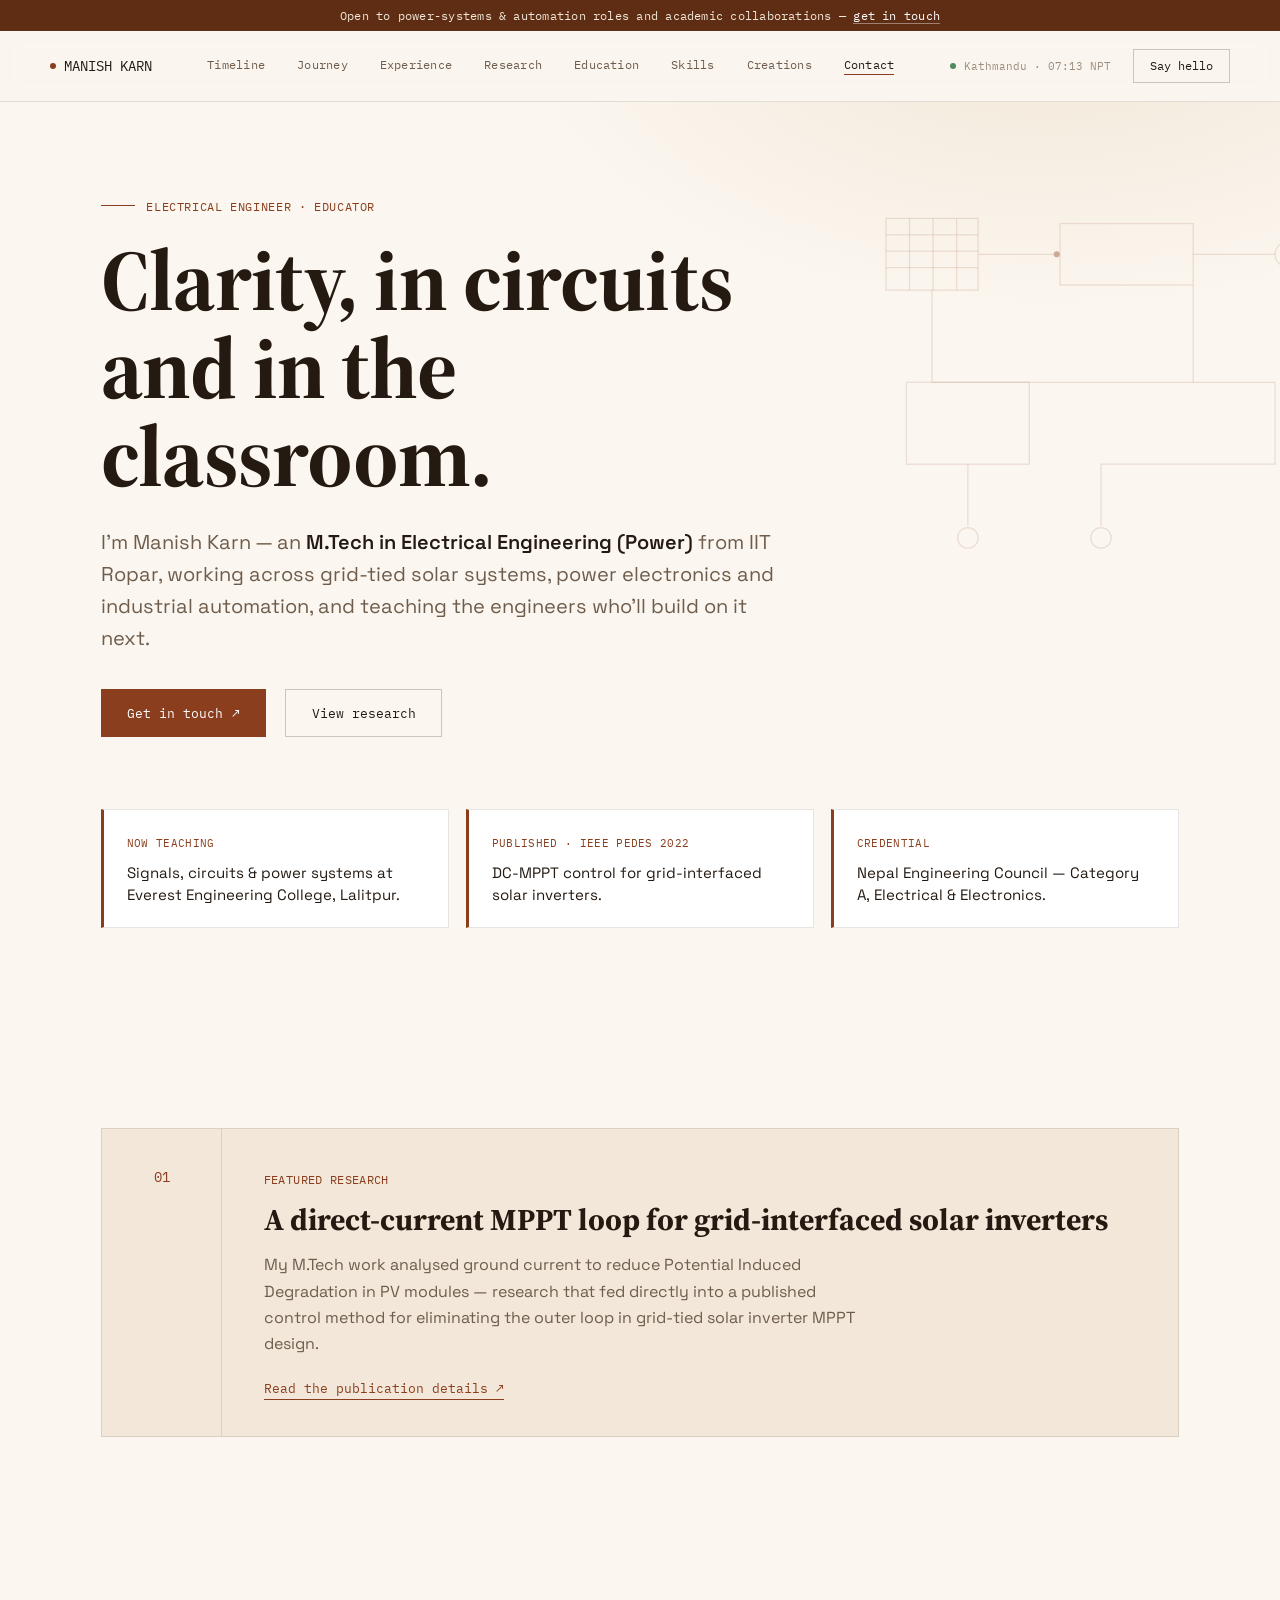
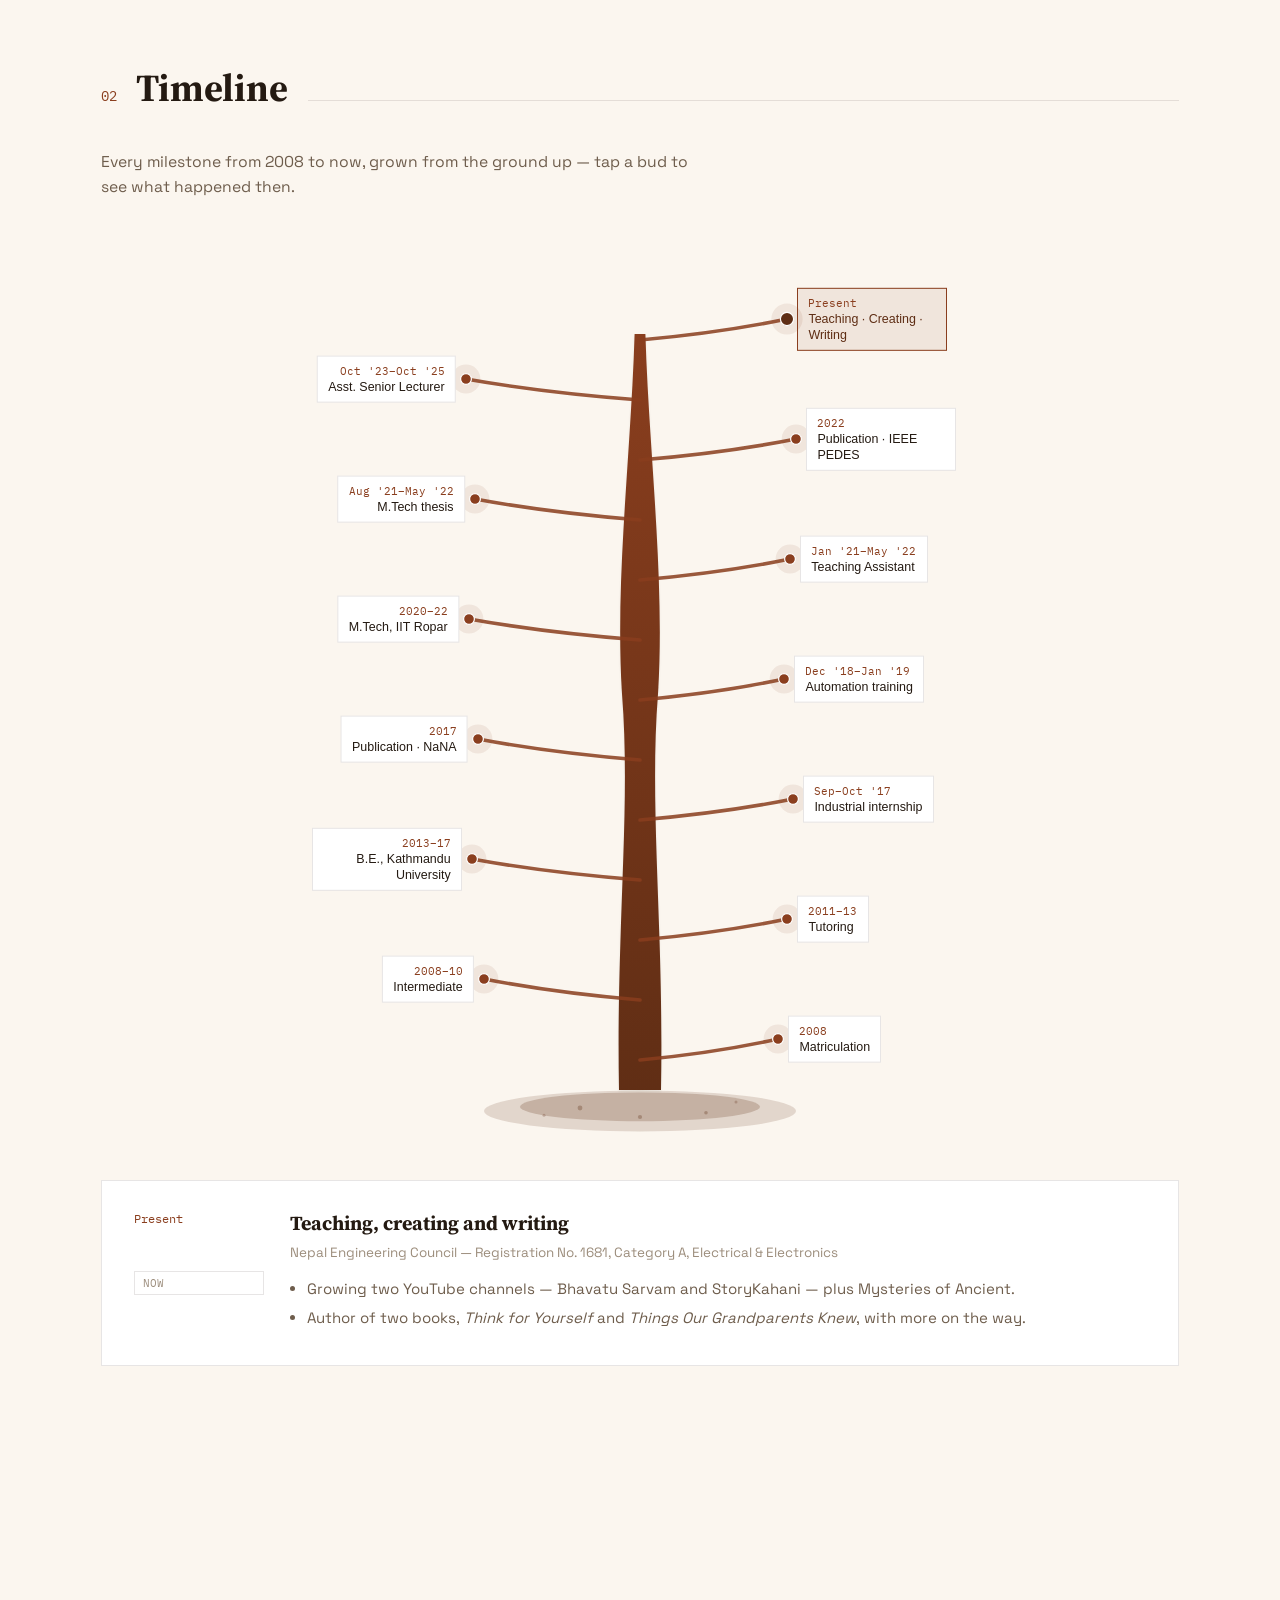
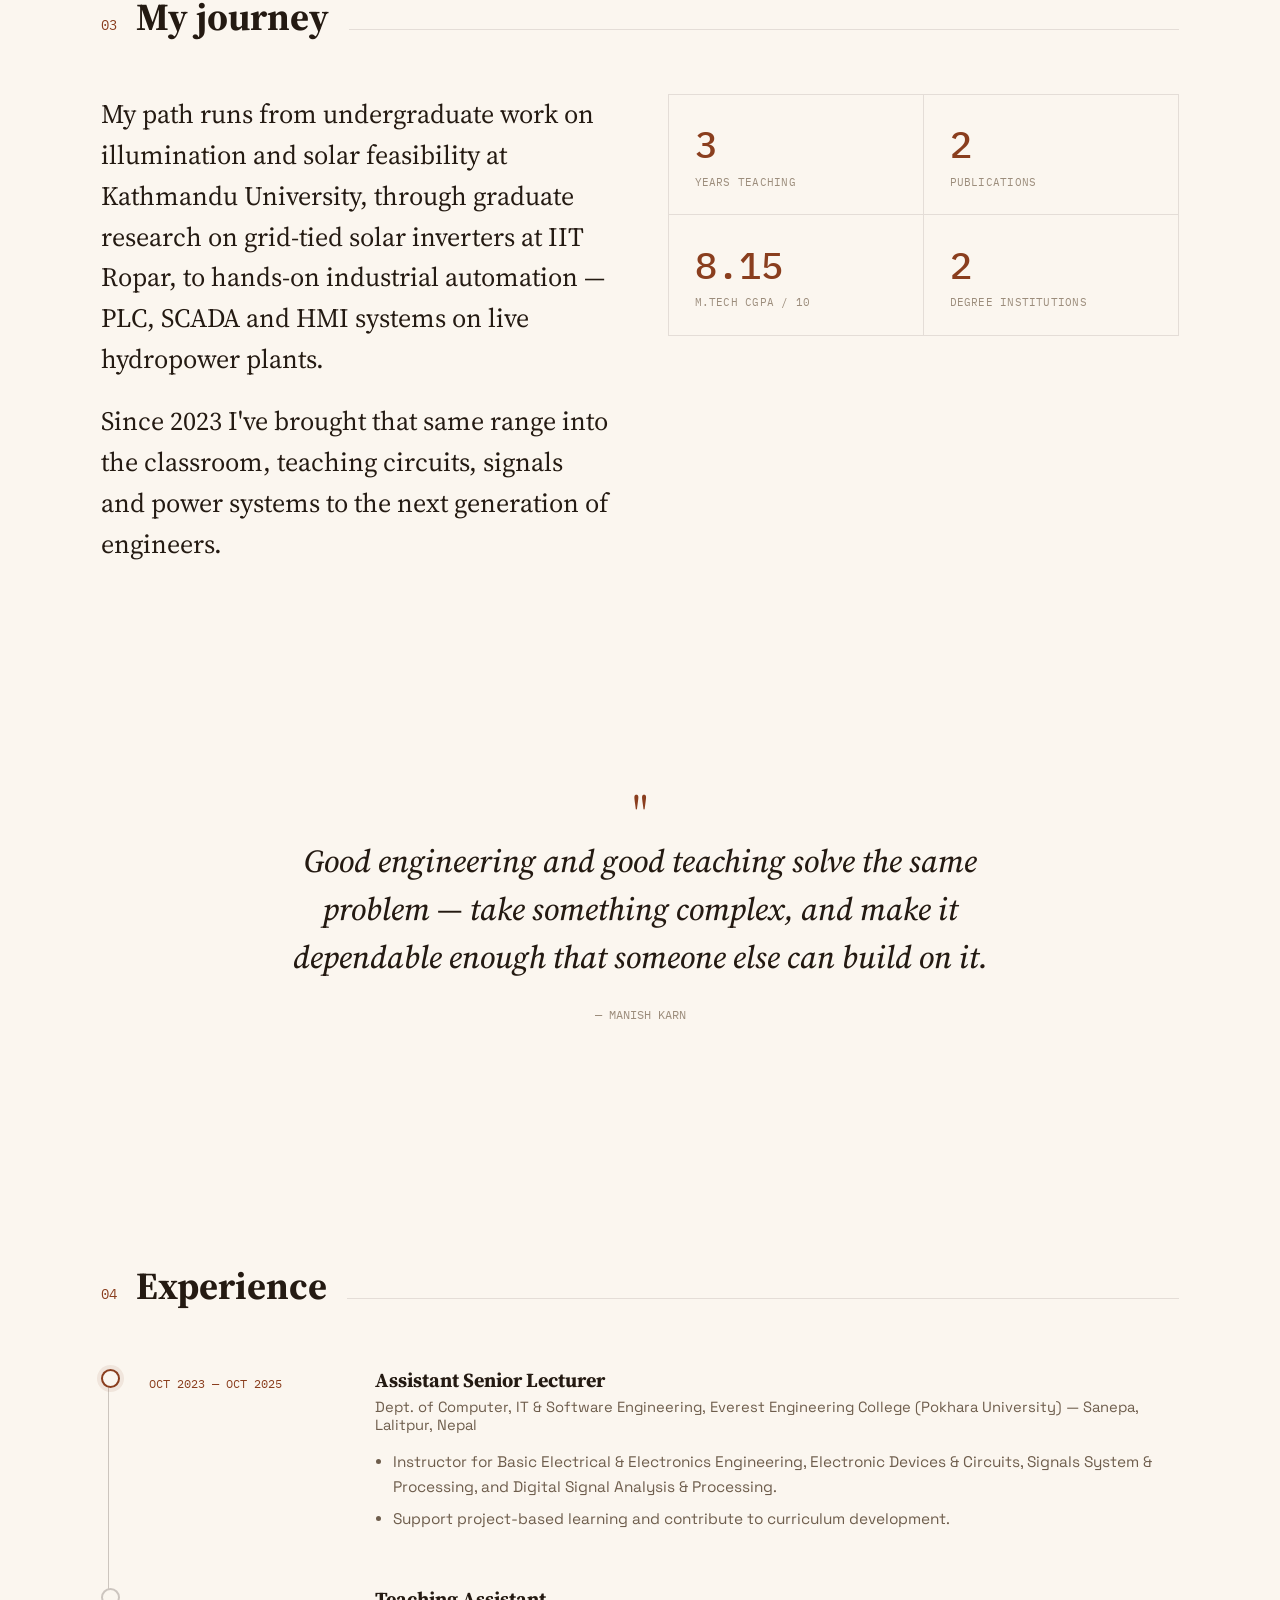
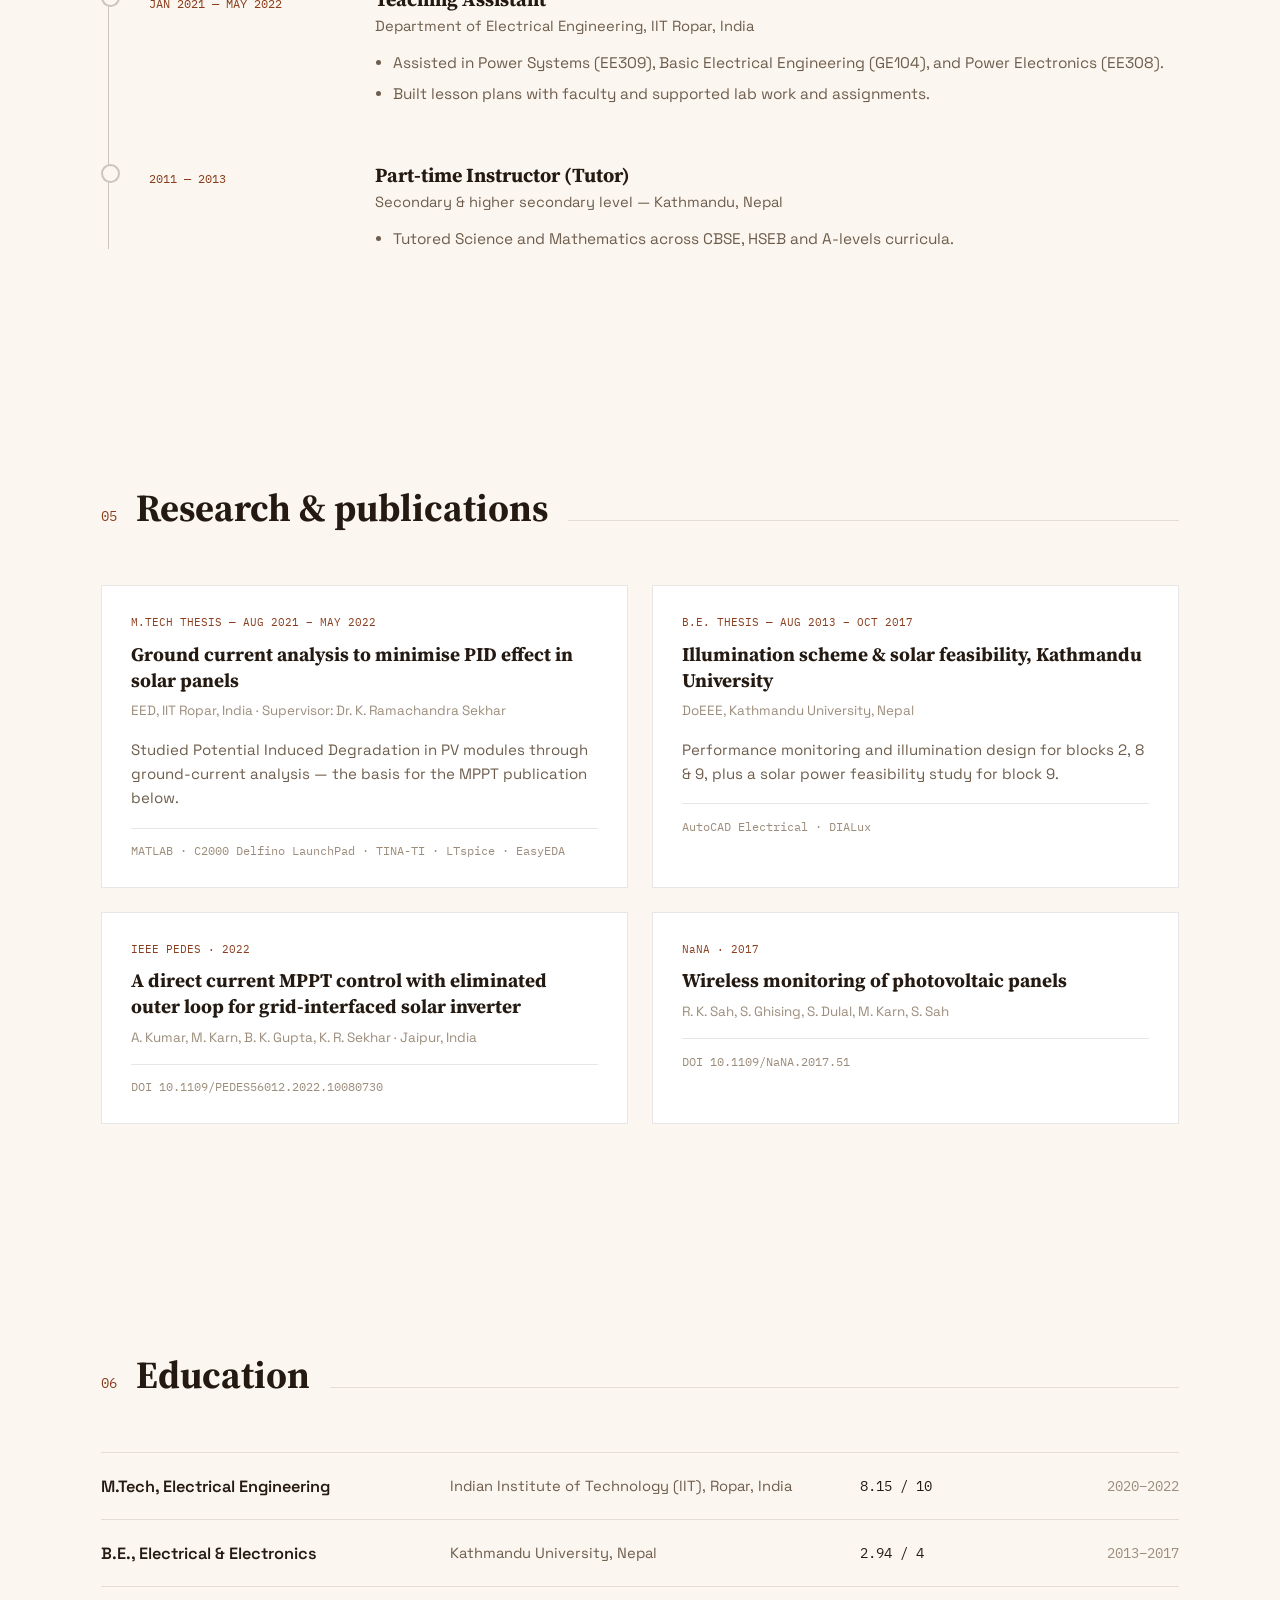
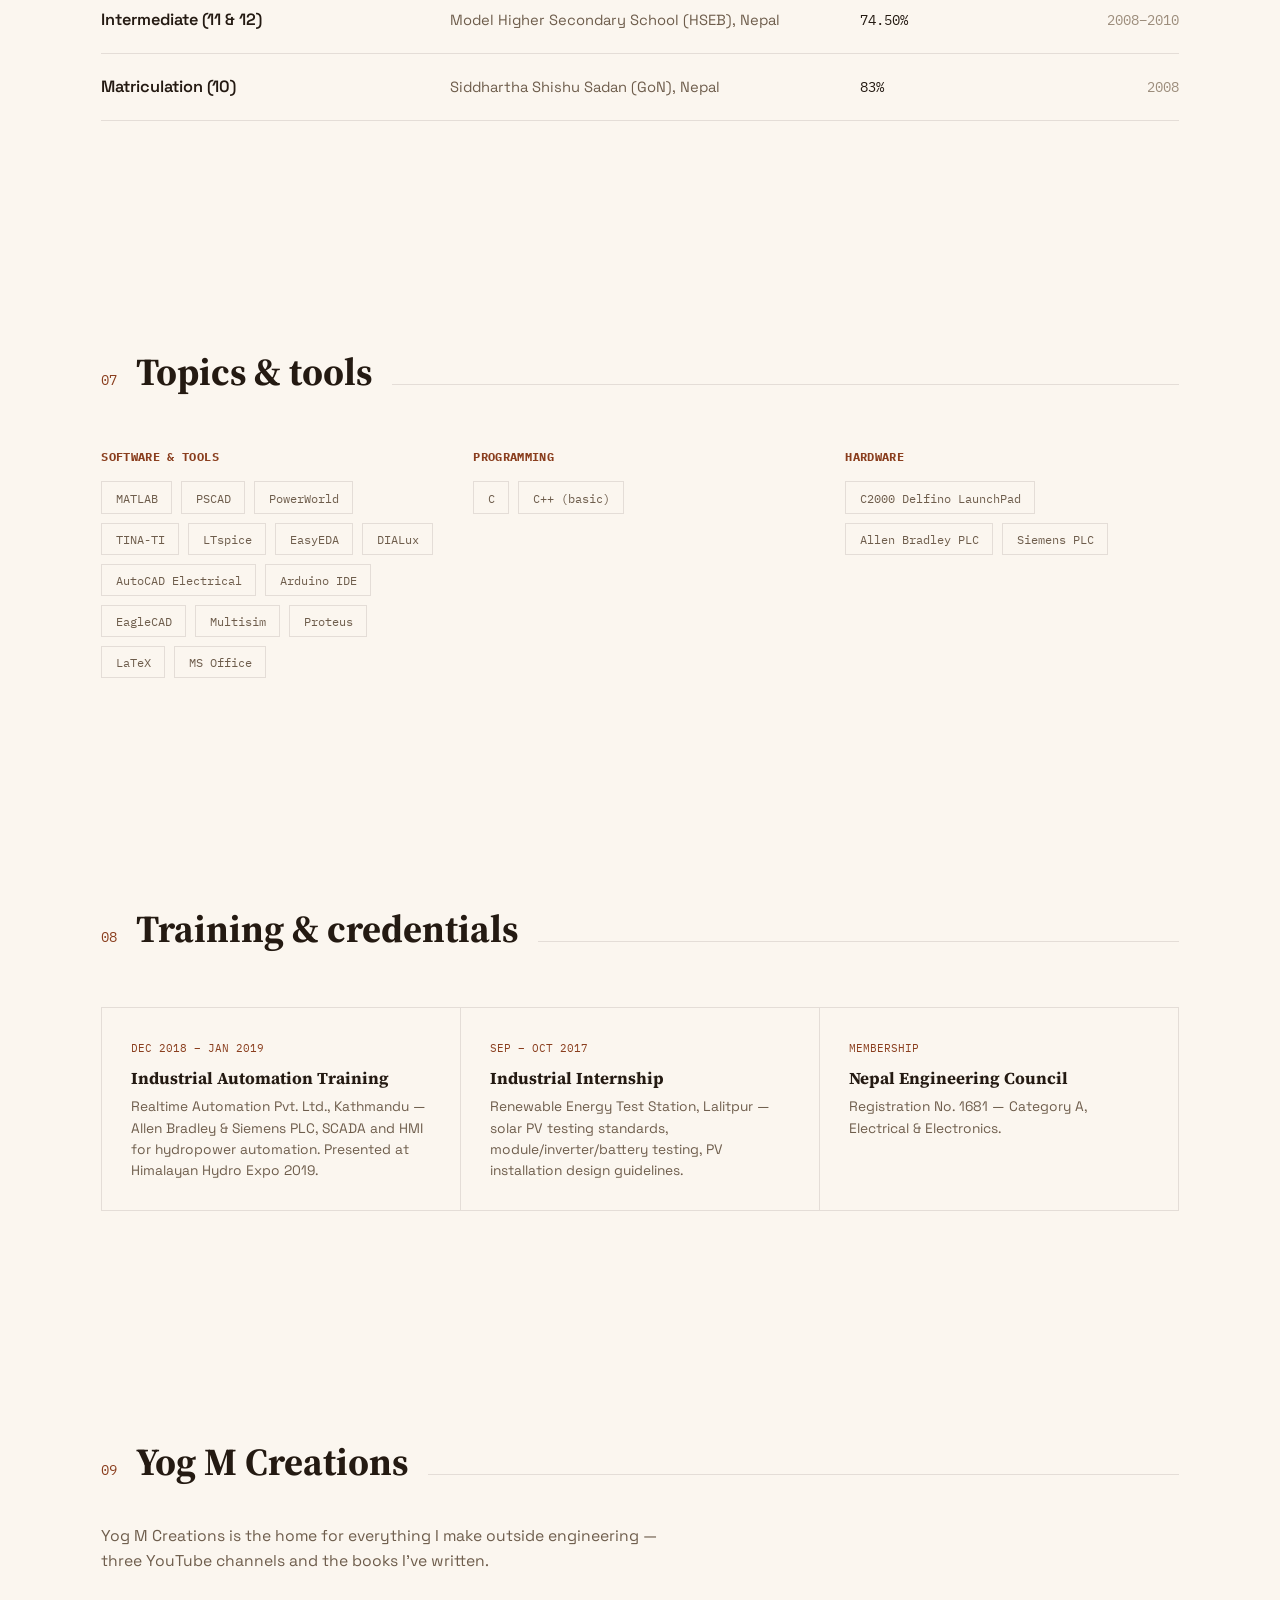
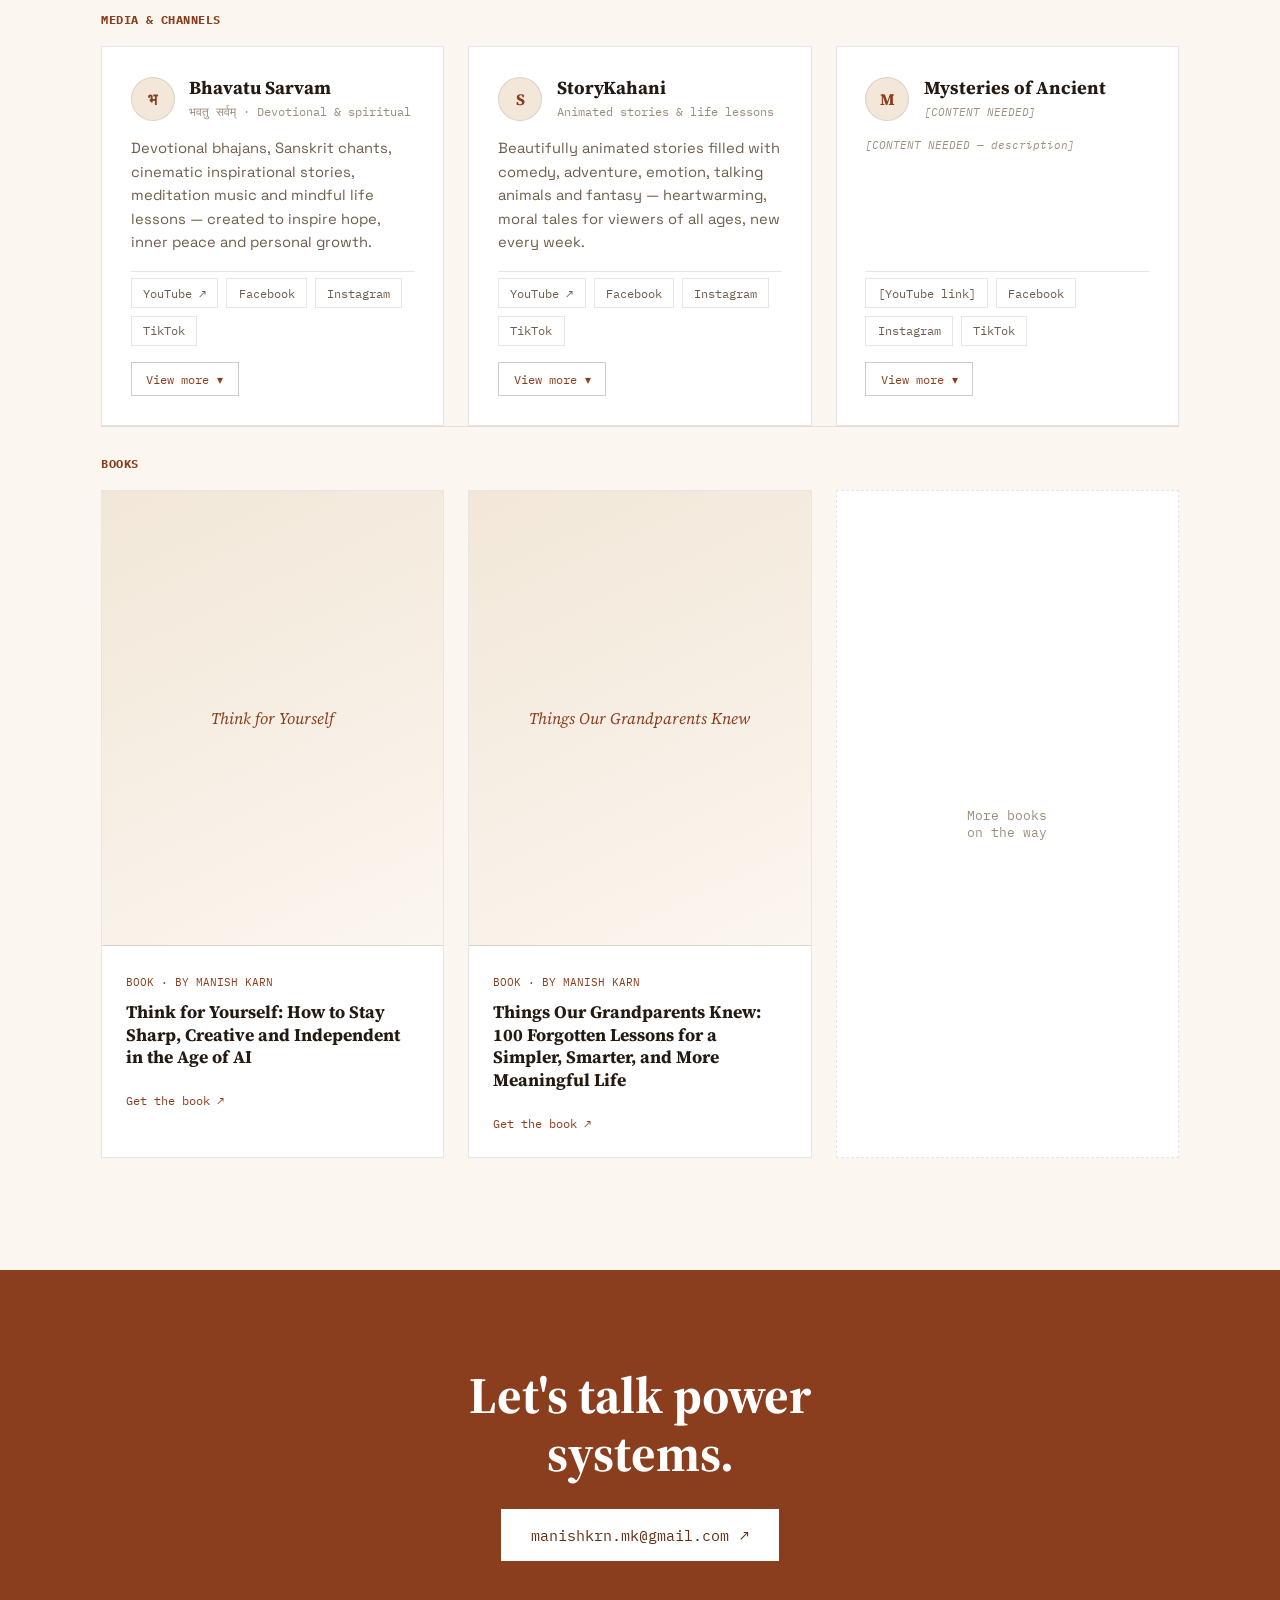
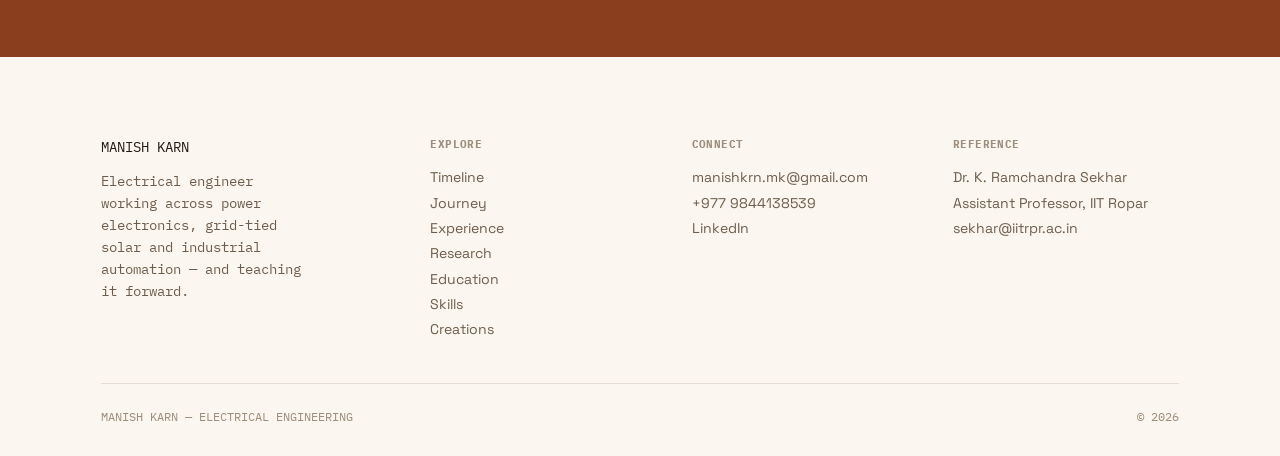
==== commit 0e19586a: "Add files via upload" ====
--- a/index.html
+++ b/index.html
@@ -8,7 +8,371 @@
 <link rel="preconnect" href="https://fonts.googleapis.com">
 <link rel="preconnect" href="https://fonts.gstatic.com" crossorigin>
 <link href="https://fonts.googleapis.com/css2?family=Source+Serif+4:ital,wght@0,600;0,700;1,500;1,600&family=Space+Grotesk:wght@400;500;600;700&family=IBM+Plex+Mono:wght@400;500;600&display=swap" rel="stylesheet">
-<link rel="stylesheet" href="styles.css">
+<style>
+  :root{
+    --bg:#FBF6EF;
+    --surface:#FFFFFF;
+    --surface-warm:#F2E7D8;
+    --ink:#241A12;
+    --ink-dim:#6E5D4C;
+    --ink-faint:#9C8D7C;
+    --brown:#8A3E1E;
+    --brown-dark:#5E2D14;
+    --brown-soft: rgba(138,62,30,0.09);
+    --line: rgba(36,26,18,0.11);
+    --line-strong: rgba(36,26,18,0.22);
+    --max: 1180px;
+    --ease: cubic-bezier(.22,.8,.32,1);
+  }
+  *{box-sizing:border-box;}
+  html{scroll-behavior:smooth;}
+  @media (prefers-reduced-motion: reduce){
+    html{scroll-behavior:auto;}
+    *{animation-duration:.001ms !important; animation-iteration-count:1 !important; transition-duration:.001ms !important; scroll-behavior:auto !important;}
+  }
+  ::selection{ background: var(--brown); color:#fff; }
+  body{
+    margin:0; background: var(--bg); color: var(--ink);
+    font-family:'Space Grotesk', sans-serif; -webkit-font-smoothing:antialiased; overflow-x:hidden;
+  }
+  a{ color:inherit; text-decoration:none; }
+  .mono{ font-family:'IBM Plex Mono', monospace; }
+  .serif{ font-family:'Source Serif 4', serif; }
+  .wrap{ max-width: var(--max); margin:0 auto; padding: 0 clamp(1.5rem, 4vw, 3.5rem); }
+  a:focus-visible, button:focus-visible{ outline:2px solid var(--brown); outline-offset:4px; }
+  img{ max-width:100%; display:block; }
+
+  /* ---------------- utility bar ---------------- */
+  .util-bar{
+    background: var(--brown-dark); color:#F2E7D8;
+    font-family:'IBM Plex Mono', monospace; font-size:0.72rem;
+    text-align:center; padding: 0.5rem 1rem; letter-spacing:0.02em;
+  }
+  .util-bar a{ color:#fff; border-bottom:1px solid rgba(255,255,255,0.4); }
+
+  /* ---------------- nav ---------------- */
+  header.site-nav{
+    position:sticky; top:0; z-index:200; background: rgba(251,246,239,0.9);
+    backdrop-filter: blur(10px); border-bottom:1px solid var(--line);
+  }
+  .nav-inner{ display:flex; align-items:center; justify-content:space-between; padding: 1.1rem 0; }
+  .nav-mark{ font-family:'IBM Plex Mono', monospace; font-size:0.9rem; display:flex; align-items:center; gap:0.5rem; }
+  .nav-mark .dot{ width:6px; height:6px; border-radius:50%; background: var(--brown); }
+  nav.nav-links{ display:flex; gap:2rem; }
+  nav.nav-links a{
+    font-family:'IBM Plex Mono', monospace; font-size:0.74rem; letter-spacing:0.02em; color: var(--ink-dim);
+    position:relative; padding-bottom:3px; transition: color .2s ease;
+  }
+  nav.nav-links a::after{ content:""; position:absolute; left:0; right:100%; bottom:0; height:1px; background: var(--brown); transition:right .3s var(--ease); }
+  nav.nav-links a:hover, nav.nav-links a.active{ color: var(--ink); }
+  nav.nav-links a.active::after{ right:0; }
+  .nav-cta{ display:flex; align-items:center; gap:1.4rem; }
+  .nav-status{ display:flex; align-items:center; gap:0.5rem; font-family:'IBM Plex Mono', monospace; font-size:0.7rem; color: var(--ink-faint); }
+  .nav-status .pulse{ width:6px; height:6px; border-radius:50%; background:#4F8A5A; animation: pulse-op 2.4s ease-in-out infinite; }
+  @keyframes pulse-op{ 0%,100%{opacity:1;} 50%{opacity:.35;} }
+  .btn-line{ font-family:'IBM Plex Mono', monospace; font-size:0.75rem; border:1px solid var(--line-strong); padding:0.55rem 1rem; transition: border-color .2s ease, background .2s ease; }
+  .btn-line:hover{ border-color: var(--brown); background: var(--brown-soft); }
+  .burger{ display:none; }
+  @media (max-width:900px){
+    nav.nav-links, .nav-status{ display:none; }
+    .burger{ display:flex; flex-direction:column; gap:5px; background:none; border:none; cursor:pointer; padding:0.4rem; }
+    .burger span{ width:22px; height:1.5px; background: var(--ink); display:block; }
+  }
+  .mobile-menu{
+    position:fixed; inset:0; background: var(--bg); z-index:300;
+    display:flex; flex-direction:column; justify-content:center; padding: 2rem clamp(1.5rem,6vw,3rem);
+    transform: translateY(-100%); transition: transform .45s var(--ease);
+  }
+  .mobile-menu.open{ transform: translateY(0); }
+  .mobile-menu a{ font-size:2rem; font-weight:600; padding:0.5rem 0; border-bottom:1px solid var(--line); }
+  .mobile-close{ position:absolute; top:1.4rem; right:1.5rem; background:none; border:none; color:var(--ink); font-size:1.8rem; cursor:pointer; }
+  @media (min-width:901px){ .mobile-menu{ display:none; } }
+
+  /* ---------------- hero ---------------- */
+  .hero{ position:relative; padding: clamp(3.5rem,8vw,6rem) 0 0; overflow:hidden; }
+  .hero-bg{
+    position:absolute; inset:0; z-index:-1;
+    background: radial-gradient(900px 500px at 82% -10%, var(--surface-warm), transparent 60%);
+  }
+  .hero-schema{ position:absolute; right:-6%; top:6%; width:min(40vw,520px); opacity:0.4; pointer-events:none; z-index:-1; }
+  @media (max-width:900px){ .hero-schema{ display:none; } }
+  .eyebrow{ font-family:'IBM Plex Mono', monospace; font-size:0.78rem; color: var(--brown); letter-spacing:0.05em; display:flex; align-items:center; gap:0.7rem; margin:0 0 1.4rem; }
+  .eyebrow .rule{ width:34px; height:1px; background: var(--brown); display:inline-block; }
+  h1.hero-title{
+    font-family:'Source Serif 4', serif; font-weight:700; font-style:normal;
+    font-size: clamp(2.6rem, 7vw, 5.4rem); line-height:1.02; letter-spacing:-0.01em; margin:0; max-width:16ch;
+  }
+  .hero-sub{ margin: 1.6rem 0 0; font-size: clamp(1.05rem,1.6vw,1.25rem); color: var(--ink-dim); max-width:52ch; line-height:1.6; }
+  .hero-sub strong{ color: var(--ink); font-weight:600; }
+  .hero-actions{ display:flex; gap:1.2rem; margin-top:2.2rem; flex-wrap:wrap; }
+  .btn-primary{
+    font-family:'IBM Plex Mono', monospace; font-size:0.82rem; background: var(--brown); color:#fff;
+    padding:0.9rem 1.6rem; display:inline-flex; align-items:center; gap:0.6rem;
+    transition: transform .25s var(--ease), box-shadow .25s ease;
+  }
+  .btn-primary:hover{ transform:translateY(-2px); box-shadow:0 12px 26px -10px rgba(138,62,30,0.45); }
+  .btn-secondary{
+    font-family:'IBM Plex Mono', monospace; font-size:0.82rem; border:1px solid var(--line-strong);
+    padding:0.9rem 1.6rem; transition: border-color .2s ease, background .2s ease;
+  }
+  .btn-secondary:hover{ border-color: var(--brown); background: var(--brown-soft); }
+
+  /* highlight ticker */
+  .ticker{ display:grid; grid-template-columns:repeat(3,1fr); gap:1.1rem; margin: clamp(3rem,6vw,4.5rem) 0 clamp(3.5rem,7vw,5.5rem); }
+  @media (max-width:820px){ .ticker{ grid-template-columns:1fr; } }
+  .tick-card{ background: var(--surface); border:1px solid var(--line); border-left:3px solid var(--brown); padding:1.3rem 1.4rem; transition: transform .25s var(--ease), box-shadow .25s ease; }
+  .tick-card:hover{ transform: translateY(-3px); box-shadow: 0 14px 30px -18px rgba(36,26,18,0.25); }
+  .tick-card .tag{ font-family:'IBM Plex Mono', monospace; font-size:0.68rem; color: var(--brown); letter-spacing:0.03em; }
+  .tick-card p{ margin:0.6rem 0 0; font-size:0.94rem; color: var(--ink); line-height:1.5; }
+
+  /* ---------------- tree timeline ---------------- */
+  .tree-wrap{
+    position:relative; width:100%; aspect-ratio: 4 / 5; max-width:720px; margin:0 auto 2.6rem;
+  }
+  @media (max-width:700px){ .tree-wrap{ aspect-ratio: 3 / 4.6; } }
+  .tree-soil-svg, .tree-grow-wrap, .tree-svg{ position:absolute; inset:0; width:100%; height:100%; }
+  .tree-soil-svg{ z-index:1; }
+  .tree-grow-wrap{
+    z-index:2;
+    clip-path: inset(100% 0 0 0);
+    transition: clip-path 3.1s cubic-bezier(.22,1,.36,1);
+  }
+  .tree-wrap.grown .tree-grow-wrap{ clip-path: inset(0% 0 0 0); }
+  .trunk-shape{ filter: drop-shadow(0 2px 2px rgba(36,26,18,0.08)); }
+  .branch-path{ fill:none; stroke: var(--brown); stroke-width:6; stroke-linecap:round; opacity:0.85; }
+  .bud-glow{ fill: var(--brown-soft); }
+  .bud{ fill: var(--brown); stroke: var(--surface); stroke-width:2; transition: r .2s ease, fill .2s ease; }
+  .bud-present{ fill: var(--brown-dark); }
+
+  .tl-leaf{
+    position:absolute; z-index:3; transform:translate(-50%,-50%);
+    background: var(--surface); border:1px solid var(--line); cursor:pointer;
+    padding: 0.4rem 0.65rem; display:flex; flex-direction:column; gap:0.15rem;
+    max-width:150px; text-align:left;
+    opacity:0; pointer-events:none;
+    transition: opacity .6s ease, transform .6s var(--ease), border-color .2s ease, box-shadow .2s ease;
+  }
+  .tree-wrap.grown .tl-leaf{ opacity:1; pointer-events:auto; }
+  .tl-leaf.side-right{ transform: translate(6px,-50%); text-align:left; }
+  .tl-leaf.side-left{ transform: translate(calc(-100% - 6px),-50%); text-align:right; align-items:flex-end; }
+  .tree-wrap.grown .tl-leaf.side-right{ transform: translate(10px,-50%); }
+  .tree-wrap.grown .tl-leaf.side-left{ transform: translate(calc(-100% - 10px),-50%); }
+  .tl-leaf .leaf-date{ font-family:'IBM Plex Mono', monospace; font-size:0.66rem; color: var(--brown); white-space:nowrap; }
+  .tl-leaf .leaf-title{ font-size:0.78rem; color: var(--ink); line-height:1.25; }
+  .tl-leaf:hover{ border-color: var(--brown); box-shadow: 0 8px 20px -12px rgba(36,26,18,0.3); }
+  .tl-leaf.active{ border-color: var(--brown); background: var(--brown-soft); }
+  .tl-leaf.active .leaf-title{ color: var(--brown-dark); }
+  @media (max-width:520px){ .tl-leaf{ max-width:118px; padding:0.32rem 0.5rem; } .tl-leaf .leaf-title{ font-size:0.7rem; } }
+
+  .tl-panel{
+    border:1px solid var(--line); background: var(--surface); padding: 1.8rem 2rem;
+    display:grid; grid-template-columns: 130px 1fr; grid-template-rows: auto auto; gap:0.3rem 1.6rem;
+  }
+  @media (max-width:640px){ .tl-panel{ grid-template-columns:1fr; grid-template-rows:auto auto auto; gap:0.5rem; } }
+  .tl-panel > .tp-date{ grid-column:1; grid-row:1; font-family:'IBM Plex Mono', monospace; font-size:0.78rem; color: var(--brown); align-self:start; white-space:nowrap; }
+  .tl-panel > .tp-tag{ grid-column:1; grid-row:2; align-self:start; font-family:'IBM Plex Mono', monospace; font-size:0.66rem; color: var(--ink-faint); border:1px solid var(--line); padding:0.25rem 0.5rem; display:inline-block; white-space:nowrap; }
+  @media (max-width:640px){ .tl-panel > .tp-date, .tl-panel > .tp-tag{ grid-column:1; } .tl-panel > .tp-tag{ grid-row:2; } }
+  .tl-panel > .tl-panel-body{ grid-column:2; grid-row: 1 / 3; }
+  @media (max-width:640px){ .tl-panel > .tl-panel-body{ grid-column:1; grid-row:3; } }
+  .tl-panel-body h3{ font-family:'Source Serif 4', serif; font-size:1.25rem; margin:0 0 0.35rem; line-height:1.35; }
+  .tl-panel-body .tp-org{ color: var(--ink-faint); font-size:0.84rem; margin:0 0 0.8rem; }
+  .tl-panel-body p, .tl-panel-body ul{ color: var(--ink-dim); font-size:0.94rem; line-height:1.6; margin:0; }
+  .tl-panel-body ul{ padding-left:1.1rem; }
+  .tl-panel-body li{ margin-bottom:0.35rem; }
+  .tl-panel-body .tp-extra{ margin-top:0.8rem; font-family:'IBM Plex Mono', monospace; font-size:0.72rem; color: var(--ink-faint); }
+
+  section{ position:relative; padding: clamp(4.5rem,9vw,7rem) 0; }
+  .sec-head{ display:flex; align-items:baseline; gap:1.2rem; margin-bottom: clamp(2.2rem,5vw,3.2rem); }
+  .sec-index{ font-family:'IBM Plex Mono', monospace; color: var(--brown); font-size:0.85rem; }
+  .sec-title{ font-family:'Source Serif 4', serif; font-size: clamp(1.7rem,3vw,2.4rem); font-weight:700; margin:0; }
+  .sec-rule{ flex:1; height:1px; background: var(--line); }
+
+  .reveal{ opacity:0; transform: translateY(24px); transition: opacity .8s var(--ease), transform .8s var(--ease); }
+  .reveal.is-visible{ opacity:1; transform:none; }
+
+  /* ---------------- featured ---------------- */
+  .featured{ background: var(--surface-warm); border:1px solid var(--line); }
+  .feat-grid{ display:grid; grid-template-columns: 120px 1fr; }
+  @media (max-width:700px){ .feat-grid{ grid-template-columns:1fr; } }
+  .feat-index{ display:flex; align-items:flex-start; justify-content:center; padding: 2.4rem 0; font-family:'IBM Plex Mono', monospace; font-size:0.85rem; color: var(--brown); border-right:1px solid var(--line); }
+  @media (max-width:700px){ .feat-index{ border-right:none; border-bottom:1px solid var(--line); padding:1.2rem 1.6rem; justify-content:flex-start; } }
+  .feat-body{ padding: 2.4rem 2.6rem; }
+  .feat-body .tag{ font-family:'IBM Plex Mono', monospace; font-size:0.72rem; color: var(--brown); letter-spacing:0.03em; }
+  .feat-body h3{ font-family:'Source Serif 4', serif; font-size: clamp(1.4rem,2.4vw,1.9rem); margin: 0.7rem 0 0.8rem; line-height:1.3; }
+  .feat-body p{ color: var(--ink-dim); font-size:1rem; line-height:1.65; max-width:60ch; margin:0 0 1.2rem; }
+  .feat-link{ font-family:'IBM Plex Mono', monospace; font-size:0.82rem; color: var(--brown); border-bottom:1px solid var(--brown); padding-bottom:2px; }
+
+  /* ---------------- journey / stats ---------------- */
+  .journey-grid{ display:grid; grid-template-columns: 1fr 1fr; gap: 3.5rem; align-items:start; }
+  @media (max-width:860px){ .journey-grid{ grid-template-columns:1fr; } }
+  .journey-copy p{ font-family:'Source Serif 4', serif; font-size: clamp(1.25rem,2.2vw,1.65rem); line-height:1.55; color: var(--ink); margin:0 0 1.3rem; }
+  .journey-copy p:last-child{ margin-bottom:0; }
+  .stat-grid{ display:grid; grid-template-columns:1fr 1fr; border-top:1px solid var(--line); border-left:1px solid var(--line); }
+  .stat-cell{ border-right:1px solid var(--line); border-bottom:1px solid var(--line); padding:1.6rem 1.6rem; }
+  .stat-cell .sv{ font-family:'IBM Plex Mono', monospace; font-size: clamp(1.7rem,3vw,2.3rem); color: var(--brown); font-weight:500; }
+  .stat-cell .sl{ margin-top:0.4rem; font-family:'IBM Plex Mono', monospace; font-size:0.7rem; color: var(--ink-faint); letter-spacing:0.02em; }
+
+  /* ---------------- quote ---------------- */
+  .quote-section{ text-align:center; }
+  .quote-mark{ font-family:'Source Serif 4', serif; font-size:3rem; color: var(--brown); line-height:1; }
+  blockquote{ margin: 0 auto; max-width: 46ch; font-family:'Source Serif 4', serif; font-style:italic; font-weight:500; font-size: clamp(1.4rem,3vw,2rem); line-height:1.5; color: var(--ink); }
+  .quote-attr{ margin-top:1.6rem; font-family:'IBM Plex Mono', monospace; font-size:0.78rem; color: var(--ink-faint); }
+
+  /* ---------------- publications / research cards ---------------- */
+  .card-grid{ display:grid; grid-template-columns: repeat(2,1fr); gap:1.5rem; }
+  @media (max-width:780px){ .card-grid{ grid-template-columns:1fr; } }
+  .r-card{ background: var(--surface); border:1px solid var(--line); padding:1.8rem; transition: transform .25s var(--ease), box-shadow .25s ease; }
+  .r-card:hover{ transform: translateY(-4px); box-shadow: 0 16px 32px -20px rgba(36,26,18,0.3); }
+  .r-card .tag{ font-family:'IBM Plex Mono', monospace; font-size:0.7rem; color: var(--brown); display:block; margin-bottom:0.8rem; }
+  .r-card h3{ font-family:'Source Serif 4', serif; font-size:1.2rem; margin:0 0 0.4rem; line-height:1.35; }
+  .r-card .org{ color: var(--ink-faint); font-size:0.84rem; margin:0 0 1rem; }
+  .r-card p{ color: var(--ink-dim); font-size:0.94rem; line-height:1.6; margin:0 0 1.1rem; }
+  .r-card .tools, .r-card .doi{ font-family:'IBM Plex Mono', monospace; font-size:0.72rem; color: var(--ink-faint); border-top:1px solid var(--line); padding-top:0.9rem; }
+  .read-link{ display:inline-flex; align-items:center; gap:0.4rem; margin-top:0.9rem; font-family:'IBM Plex Mono', monospace; font-size:0.78rem; color: var(--brown); }
+
+  /* ---------------- timeline ---------------- */
+  .timeline{ position:relative; }
+  .timeline::before{ content:""; position:absolute; left:7px; top:8px; bottom:8px; width:1px; background: var(--line-strong); }
+  .tl-item{ position:relative; padding:0 0 2.8rem 3rem; }
+  .tl-item:last-child{ padding-bottom:0; }
+  .tl-item::before{ content:""; position:absolute; left:0; top:6px; width:15px; height:15px; border-radius:50%; background: var(--bg); border:2px solid var(--line-strong); }
+  .tl-item.current::before{ border-color: var(--brown); box-shadow:0 0 0 4px var(--brown-soft); }
+  .tl-grid{ display:grid; grid-template-columns:200px 1fr; gap:1.6rem; }
+  @media (max-width:700px){ .tl-grid{ grid-template-columns:1fr; } }
+  .tl-date{ font-family:'IBM Plex Mono', monospace; font-size:0.78rem; color: var(--brown); }
+  .tl-item h3{ font-family:'Source Serif 4', serif; font-size:1.25rem; margin:0.2rem 0 0.25rem; }
+  .tl-org{ color: var(--ink-dim); font-size:0.92rem; margin:0 0 0.9rem; }
+  .tl-item ul{ margin:0; padding-left:1.15rem; color: var(--ink-dim); font-size:0.96rem; line-height:1.65; }
+  .tl-item li{ margin-bottom:0.4rem; }
+
+  /* ---------------- education ---------------- */
+  .edu-row{ display:grid; grid-template-columns:2.2fr 2.6fr 1fr 1fr; gap:1.2rem; align-items:center; padding:1.4rem 0; border-top:1px solid var(--line); transition: background .25s ease; }
+  .edu-row:hover{ background: rgba(36,26,18,0.025); }
+  .edu-row:last-child{ border-bottom:1px solid var(--line); }
+  @media (max-width:780px){ .edu-row{ grid-template-columns:1fr 1fr; row-gap:0.3rem; } .edu-row .deg{ grid-column:1/-1; } }
+  .edu-row .deg{ font-weight:600; font-size:1.02rem; }
+  .edu-row .inst{ color: var(--ink-dim); font-size:0.92rem; }
+  .edu-row .num{ font-family:'IBM Plex Mono', monospace; font-size:0.86rem; }
+  .edu-row .yr{ font-family:'IBM Plex Mono', monospace; font-size:0.86rem; color: var(--ink-faint); text-align:right; }
+  @media (max-width:780px){ .edu-row .yr{ text-align:left; } }
+
+  /* ---------------- topics / skills ---------------- */
+  .topics-grid{ display:grid; grid-template-columns: repeat(3,1fr); gap:2.4rem; }
+  @media (max-width:780px){ .topics-grid{ grid-template-columns:1fr; } }
+  .topic-col h3{ font-family:'IBM Plex Mono', monospace; font-size:0.74rem; color: var(--brown); letter-spacing:0.03em; margin:0 0 1.1rem; }
+  .chip-row{ display:flex; flex-wrap:wrap; gap:0.55rem; }
+  .chip{ font-family:'IBM Plex Mono', monospace; font-size:0.78rem; color: var(--ink-dim); border:1px solid var(--line); padding:0.45rem 0.85rem; transition: border-color .2s ease, color .2s ease, background .2s ease; }
+  .chip:hover{ border-color: var(--brown); color: var(--ink); background: var(--brown-soft); }
+
+  /* ---------------- media / channels ---------------- */
+  .channel-grid{ display:grid; grid-template-columns: repeat(3,1fr); gap:1.5rem; }
+  @media (max-width:900px){ .channel-grid{ grid-template-columns:1fr; } }
+  .channel-card{ background: var(--surface); border:1px solid var(--line); padding:1.8rem; display:flex; flex-direction:column; gap:1rem; transition: transform .25s var(--ease), box-shadow .25s ease; }
+  .channel-card:hover{ transform: translateY(-4px); box-shadow: 0 16px 32px -20px rgba(36,26,18,0.3); }
+  .channel-top{ display:flex; align-items:center; gap:0.9rem; }
+  .channel-mark{ width:44px; height:44px; border-radius:50%; background: var(--surface-warm); border:1px solid var(--line); display:flex; align-items:center; justify-content:center; font-family:'Source Serif 4', serif; font-weight:700; color: var(--brown); flex-shrink:0; }
+  .channel-card h3{ font-family:'Source Serif 4', serif; font-size:1.15rem; margin:0; line-height:1.3; }
+  .channel-desc{ color: var(--ink-dim); font-size:0.92rem; line-height:1.6; margin:0; }
+  .channel-stat{ font-family:'IBM Plex Mono', monospace; font-size:0.72rem; color: var(--ink-faint); }
+  .channel-platforms{ display:flex; flex-wrap:wrap; gap:0.5rem; margin-top:auto; padding-top:0.4rem; border-top:1px solid var(--line); }
+  .platform-link{ font-family:'IBM Plex Mono', monospace; font-size:0.72rem; color: var(--ink-dim); border:1px solid var(--line); padding:0.4rem 0.7rem; transition: border-color .2s ease, color .2s ease, background .2s ease; }
+  .platform-link:hover{ border-color: var(--brown); color: var(--ink); background: var(--brown-soft); }
+  .placeholder-note{ font-family:'IBM Plex Mono', monospace; font-size:0.68rem; color: var(--ink-faint); font-style:italic; }
+  .channel-full-header{
+    display:flex; align-items:center; justify-content:space-between; flex-wrap:wrap; gap:0.6rem;
+    padding-bottom:0.9rem; margin-bottom:0.9rem; border-bottom:1px solid var(--line);
+  }
+  .channel-full-yt{ font-family:'IBM Plex Mono', monospace; font-size:0.78rem; color: var(--brown); border-bottom:1px solid var(--brown); padding-bottom:1px; }
+  .channel-full-count{ font-family:'IBM Plex Mono', monospace; font-size:0.7rem; color: var(--ink-faint); }
+  .channel-about{
+    white-space:pre-line; color: var(--ink-dim); font-size:0.9rem; line-height:1.65;
+    margin: 0 0 1.4rem; padding-bottom:1.2rem; border-bottom:1px solid var(--line);
+  }
+  .creations-sub{
+    font-family:'IBM Plex Mono', monospace; font-size:0.74rem; color: var(--brown); letter-spacing:0.04em;
+    margin: 0 0 1.2rem; padding-top:1.8rem; border-top:1px solid var(--line);
+  }
+  .creations-sub:first-of-type{ padding-top:0; border-top:none; }
+
+  /* ---------------- channel content: playlists / videos ---------------- */
+  .watch-toggle{
+    font-family:'IBM Plex Mono', monospace; font-size:0.76rem; color: var(--brown);
+    background:none; border:1px solid var(--line-strong); padding:0.55rem 0.9rem; cursor:pointer;
+    display:inline-flex; align-items:center; gap:0.5rem; align-self:flex-start;
+    transition: border-color .2s ease, background .2s ease;
+  }
+  .watch-toggle:hover{ border-color: var(--brown); background: var(--brown-soft); }
+  .watch-toggle .chev{ transition: transform .25s var(--ease); }
+  .watch-toggle[aria-expanded="true"] .chev{ transform: rotate(180deg); }
+  .channel-content{ margin-top:0.4rem; }
+  .channel-content[hidden]{ display:none; }
+  .playlist{ border-top:1px solid var(--line); }
+  .playlist:last-child{ border-bottom:1px solid var(--line); }
+  .playlist > summary{
+    list-style:none; cursor:pointer; padding:0.8rem 0.1rem;
+    display:flex; align-items:center; justify-content:space-between; gap:1rem;
+    font-family:'IBM Plex Mono', monospace; font-size:0.82rem; color: var(--ink);
+  }
+  .playlist > summary::-webkit-details-marker{ display:none; }
+  .playlist > summary .pl-title{ flex:1; }
+  .playlist > summary .pl-count{ color: var(--ink-faint); font-size:0.72rem; white-space:nowrap; }
+  .playlist > summary .pl-chev{ color: var(--brown); transition: transform .2s ease; }
+  .playlist[open] > summary .pl-chev{ transform: rotate(90deg); }
+  .video-list{ list-style:none; margin:0 0 0.9rem; padding:0; display:flex; flex-direction:column; gap:0.6rem; }
+  .video-row{ border:1px solid var(--line); background: var(--bg); }
+  .video-row-main{ display:flex; align-items:center; gap:0.8rem; padding:0.5rem; cursor:pointer; }
+  .video-thumb{ width:88px; height:50px; object-fit:cover; flex-shrink:0; background: var(--surface-warm); }
+  .video-info{ flex:1; min-width:0; }
+  .video-info .vt{ font-size:0.86rem; color: var(--ink); line-height:1.35; display:block; }
+  .video-info .vp{ font-family:'IBM Plex Mono', monospace; font-size:0.68rem; color: var(--ink-faint); }
+  .yt-ext-link{
+    font-family:'IBM Plex Mono', monospace; font-size:0.68rem; color: var(--brown);
+    border:1px solid var(--line); padding:0.35rem 0.6rem; white-space:nowrap; flex-shrink:0;
+  }
+  .yt-ext-link:hover{ border-color: var(--brown); background: var(--brown-soft); }
+  .video-player{ display:none; aspect-ratio:16/9; background:#000; }
+  .video-player.open{ display:block; }
+  .video-player iframe{ width:100%; height:100%; border:0; display:block; }
+
+  /* ---------------- books ---------------- */
+  .book-grid{ display:grid; grid-template-columns: repeat(3,1fr); gap:1.5rem; }
+  @media (max-width:900px){ .book-grid{ grid-template-columns:1fr; } }
+  .book-card{ background: var(--surface); border:1px solid var(--line); display:flex; flex-direction:column; transition: transform .25s var(--ease), box-shadow .25s ease; }
+  .book-card:hover{ transform: translateY(-4px); box-shadow: 0 16px 32px -20px rgba(36,26,18,0.3); }
+  .book-cover{ aspect-ratio: 3/4; background: linear-gradient(155deg, var(--surface-warm), var(--bg)); border-bottom:1px solid var(--line); display:flex; align-items:center; justify-content:center; padding:1.5rem; text-align:center; }
+  .book-cover span{ font-family:'Source Serif 4', serif; font-style:italic; color: var(--brown); font-size:1rem; }
+  .book-body{ padding:1.5rem; }
+  .book-body .tag{ font-family:'IBM Plex Mono', monospace; font-size:0.68rem; color: var(--brown); }
+  .book-body h3{ font-family:'Source Serif 4', serif; font-size:1.1rem; margin:0.6rem 0 0.5rem; line-height:1.3; }
+  .book-body p{ color: var(--ink-dim); font-size:0.88rem; line-height:1.55; margin:0 0 1rem; }
+  .book-card.upcoming{ border-style:dashed; display:flex; align-items:center; justify-content:center; min-height:280px; }
+  .book-card.upcoming p{ color: var(--ink-faint); font-family:'IBM Plex Mono', monospace; font-size:0.82rem; text-align:center; padding:1.5rem; margin:0; }
+
+  /* ---------------- recognition strip ---------------- */
+  .recognition{ display:grid; grid-template-columns:repeat(3,1fr); border-top:1px solid var(--line); border-left:1px solid var(--line); }
+  @media (max-width:780px){ .recognition{ grid-template-columns:1fr; } }
+  .rec-cell{ padding:1.8rem; border-right:1px solid var(--line); border-bottom:1px solid var(--line); }
+  .rec-cell .tag{ font-family:'IBM Plex Mono', monospace; font-size:0.68rem; color: var(--brown); }
+  .rec-cell h4{ font-family:'Source Serif 4', serif; font-size:1.05rem; margin:0.6rem 0 0.4rem; }
+  .rec-cell p{ font-size:0.86rem; color: var(--ink-dim); line-height:1.55; margin:0; }
+
+  /* ---------------- CTA band ---------------- */
+  .cta-band{ background: var(--brown); color:#fff; text-align:center; padding: clamp(4rem,9vw,6rem) 0; }
+  .cta-band h2{ font-family:'Source Serif 4', serif; font-size: clamp(2rem,5vw,3.2rem); margin:0 0 1.6rem; line-height:1.15; }
+  .cta-band .magnet-btn{ display:inline-flex; align-items:center; gap:0.7rem; font-family:'IBM Plex Mono', monospace; font-size:0.95rem; background:#fff; color: var(--brown-dark); padding:1rem 1.9rem; transition: transform .25s var(--ease); }
+  .cta-band .magnet-btn:hover{ transform: translateY(-2px); }
+
+  /* ---------------- footer ---------------- */
+  footer{ padding: clamp(3.5rem,7vw,5rem) 0 2rem; }
+  .foot-grid{ display:grid; grid-template-columns: 1.3fr 1fr 1fr 1fr; gap:2.2rem; padding-bottom:2.5rem; border-bottom:1px solid var(--line); }
+  @media (max-width:780px){ .foot-grid{ grid-template-columns:1fr 1fr; } }
+  .foot-brand{ font-family:'IBM Plex Mono', monospace; font-size:0.9rem; }
+  .foot-brand p{ margin-top:0.9rem; color: var(--ink-dim); font-size:0.86rem; line-height:1.6; max-width:26ch; }
+  .foot-col h4{ font-family:'IBM Plex Mono', monospace; font-size:0.7rem; color: var(--ink-faint); letter-spacing:0.04em; margin:0 0 0.9rem; }
+  .foot-col a, .foot-col p{ font-size:0.88rem; color: var(--ink-dim); line-height:1.8; display:block; }
+  .foot-col a:hover{ color: var(--brown); }
+  .foot-bottom{ margin-top:1.6rem; display:flex; justify-content:space-between; flex-wrap:wrap; gap:0.8rem; font-family:'IBM Plex Mono', monospace; font-size:0.72rem; color: var(--ink-faint); }
+</style>
 </head>
 <body>
 
@@ -503,8 +867,220 @@
   </div>
 </footer>
 
-
-<script src="data.js"></script>
-<script src="script.js"></script>
+<script>
+const CHANNEL_INFO = {"bhavatu": {"name": "Bhavatu Sarvam", "url": "https://www.youtube.com/@bhavatu_sarvam", "about": "Welcome to Bhavatu Sarvam (भवतु सर्वम्)\n\nBhavatu Sarvam is a place where music, inspiration, spirituality, and visual storytelling come together to uplift the heart and calm the mind.\n\nExplore a growing collection of:\n\n🎵 Devotional Bhajans & Mantras\n🕉️ Sanskrit Chants & Sacred Hymns\n🎬 Cinematic Inspirational Stories\n🌅 Silent Motivational Shorts\n🧘 Meditation & Relaxation Music\n🌿 Positive Life Lessons & Mindfulness\n🎼 Peaceful Instrumental Music\n✨ Spiritual Wisdom & Daily Inspiration\n\nEvery video is created to inspire hope, inner peace, courage, and personal growth through meaningful visuals, soothing music, and timeless messages.\n\nSubscribe and become part of a community that celebrates positivity, reflection, and meaningful living.\n\nBhavatu Sarvam — May All Be Well.", "playlists": [{"title": "✨ Let Your Heart Chant Shri Ram | Divine Meditation Music", "videos": [{"id": "rdvO3RW2l7w", "title": "Continuous Ram Ram Japa Chant for 1 Hour | श्री राम राम जप | Deep Meditation • Peace • Devotion 🙏"}, {"id": "t-Xoed563pw", "title": "श्री राम जय राम जय जय राम | Divine Ram Naam Sankirtan | Soulful Chant for Meditation & Devotion"}, {"id": "wsrgaiURwoc", "title": "Close Your Eyes & Listen... श्री राम जय राम जय जय राम | Most Peaceful Ram Bhajan Ever"}, {"id": "diLMINLC9Zk", "title": "श्री राम जय राम जय जय राम | Ram Bhajan | Calm Mind • Pure Heart • Positive Energy"}, {"id": "jF70Dri_fRM", "title": "👑 Ram Naam: The Sound That Never Fades | Divine Chant 🌟 Infinite Ram | Sacred Chant for the Soul"}, {"id": "7C_NLn0K_lA", "title": "🕉️ Ram Ram Ram Chant | Divine Ram Naam for Meditation, Sleep & Daily Prayer"}, {"id": "li1c3qgN5gA", "title": "🙏 श्री राम राम रामेति | Sacred Ram Naam Mantra from Vishnu Sahasranama | Soulful Devotional Chant"}, {"id": "PXCXjloLRf4", "title": "👑 Shri Ram Ram Rameti | The Eternal Power of Ram Naam | Sacred Chant & Divine Meditation Music"}]}, {"title": "🌌 Shiva Beyond Time | Spiritual Chants & Meditation", "videos": [{"id": "uXfDMDaSGpM", "title": "🕉️ bhavatu_sarvam Presents: Karpur Gauram Karunavtaram - Lo-fi Version - कर्पूरगौरं करुणावतारं |"}, {"id": "VDh4lvhtZpU", "title": "Om Namah Shivaya | Peaceful Shiva Chant | Relaxing LoFi Meditation Music | Continuous Chant"}, {"id": "cmBg4YLmETg", "title": "⚡ HAR HAR MAHADEV ⚡ | Divine Power • Fearless Spirit • Eternal Devotion"}, {"id": "zpicEOq7MZU", "title": "🔱 हर हर महादेव | Echoes of Kailash | The Ultimate Shiva Devotional Anthem |"}, {"id": "uUEjRqPr4Lw", "title": "🔱 HAR HAR MAHADEV | The Ultimate Shiva Anthem | Powerful Devotional Chant to Awaken Your Soul"}, {"id": "10XuC7fECwg", "title": "🕉️ ॐ | The Sound Before Creation | Ancient Meditation Hymn for Deep Peace, Healing & Inner Awakening"}, {"id": "00c5O3BdOF0", "title": "ॐ | Powerful Om Meditation Chant | Relaxing Hymn for Healing, Yoga & Mindfulness"}, {"id": "Yhp99bTkpf4", "title": "Ya Te Rudra Shiva | Ancient Shiva Mantra from Sri Rudram | Divine Vedic Chant for Peace & Protection"}, {"id": "4ri8GlilrC4", "title": "ॐ नमः शिवाय मंत्र | Ancient Shiva Chant to Remove Negative Energy & Bring Inner Peace"}, {"id": "pqpvP-n5V_o", "title": "ॐ नमः शिवाय | Divine Mahadev Chant_Powerful Meditation Music_Relax, Heal & Manifest Positive Energy"}, {"id": "FaLc_Q3VVl0", "title": "🕉️ या ते रुद्र शिवा | Powerful Rudram Mantra | Sacred Shiva Chant for Inner Peace"}, {"id": "3T5dEzklHrY", "title": "या ते रुद्र शिवा तनूरघोराऽपापकाशिनी | Powerful Shiva Mantra for Peace, Protection & Divine Blessings"}, {"id": "lmgf6AwmICM", "title": "📿 Shri Rudram Mantra | या ते रुद्र शिवा | Timeless Vedic Hymn to Lord Shiva"}]}, {"title": "🪔 Maha Mantra Meditation | Hare Krishna Hare Rama Chant", "videos": [{"id": "hk7QGsKlfv0", "title": "Hare Krishna Hare Rama Mahamantra | Divine Chant for Meditation, Peace & Spiritual Bliss"}, {"id": "zT7hYAqPDkA", "title": "Hare Krishna Hare Rama Mahamantra | Divine Chant for Peace, Meditation & Positive Energy"}, {"id": "WLHrGzh1Vkk", "title": "🕉️ Hare Krishna Hare Rama Maha Mantra | Peaceful Chant for Meditation, Devotion & Inner Peace"}, {"id": "AVjiifunbdE", "title": "🦚 Hare Krishna Hare Rama Maha Mantra | Relaxing Devotional Chant, Kirtan & Spiritual Music"}, {"id": "BfcLq82U3Hk", "title": "Hare Krishna Hare Rama Maha Mantra | Divine Chant for Peace, Meditation & Spiritual Bliss"}, {"id": "eM2CMK7qke8", "title": "Relaxing Hare Krishna Hare Rama Mantra Meditation"}, {"id": "4pYqfLY5ENQ", "title": "✨ Hare Krishna Hare Rama | Sacred Maha Mantra for Peace, Love & Spiritual Awakening"}, {"id": "Y9ki715kS38", "title": "🌸 Divine Hare Krishna Hare Rama Chant | Soulful Kirtan for Prayer & Meditation"}]}, {"title": "🦚 Divine Krishna Bhajans | Soulful Chants for Peace & Devotion", "videos": [{"id": "kd3Maud8SfI", "title": "Jaya Radha Madhava | Soulful Krishna Bhajan | Hare Krishna Mahamantra | Peaceful Devotional Chant"}, {"id": "KsbAYPxPqbo", "title": "✨ Krishna Mantra for Positive Energy | Om Krishnaya Vasudevaya Haraye Paramatmane | Divine Chant"}]}, {"title": "📖 Ramcharitmanas | Divine Chaupai, Doha & Bhajans | Soulful Devotional Collection", "videos": [{"id": "99uSpBfCrtM", "title": "🕉️ Ramcharitmanas Chaupai | पाई न केहिं गति पतित पावन | Shri Ram Bhajan for Peace & Inner Bliss"}]}, {"title": "When the Divine Speaks... everything changes. ✨ #Shorts", "videos": [{"id": "TUk5K0NvTqM", "title": "\"Knowledge is a light, but a Guru is the spark.\" | 🪔Bhavatu Sarvam | भवतु सर्वम्"}, {"id": "2fAgkng_2Ac", "title": "श्री राम राम जप | Deep Meditation • Peace • Devotion 🙏 Bhavatu Sarvam | भवतु सर्वम्"}, {"id": "PLYSzEgl_WY", "title": "#Mahadev #LordShiva #ShivMantra #OmNamahShivaya #Rudra #Meditation #Spirituality #Devotional #Peace"}, {"id": "I5TXYEq_KDM", "title": "#Mahadev #LordShiva #HarHarMahadev #Rudra #Meditation #Spirituality #Bhakti #Devotional #Peace"}]}, {"title": "🎬 Silent Wisdom #shorts", "videos": [{"id": "7KPLOp_7wC8", "title": "Monk Meditating in the Mountains 🏔️ | Find Inner Peace | Cinematic Inspirational Short"}, {"id": "k6S4I5w2jDk", "title": "A Single Candle in the Darkness 🕯️ | Even One Light Is Enough | Cinematic Inspirational Short"}, {"id": "uqOnJbV6T7o", "title": "The Empty Path 🚶 | Follow Your Own Journey | Cinematic Inspirational Short"}, {"id": "lXe70CrXyXE", "title": "The Sculptor 🗿 | Every Challenge Shapes Greatness | Cinematic Inspirational Short"}, {"id": "PXa4Knghh_k", "title": "The Sculptor 🗿 | Every Challenge Shapes Greatness | Cinematic Inspirational Short"}, {"id": "FQTxTC1AJRc", "title": "The Floating Feather 🪶 | Freedom Begins When You Let Go | Cinematic Inspirational Short"}, {"id": "HiwFILiM6NI", "title": "The Unfinished Bridge 🌉 | Every Great Journey Begins with One Step | Cinematic Inspirational Short"}, {"id": "yZIsEQpmFPs", "title": "A Single Candle in the Darkness 🕯️ | Even One Light Is Enough | Cinematic Inspirational Short"}, {"id": "s8URIqwgpRI", "title": "Monk Meditating in the Mountains 🏔️ | Find Inner Peace | Cinematic Inspirational Short"}, {"id": "NNSCNi6B4IA", "title": "The Empty Path 🚶 | Follow Your Own Journey #CinematicShorts #InspirationalStory #PositiveMindset"}]}, {"title": "हनुमद्भक्ति संग्रह (Hanumad Bhakti Saṅgraha)", "videos": [{"id": "9QYdAfVEAms", "title": "Experience the boundless grace of Lord Shri Ram and Lord Hanuman through these sacred chants"}, {"id": "FTLtrRos6YE", "title": "Immerse yourself in the eternal grace of Lord Shri Ram and His devoted messenger, Lord Hanuman"}, {"id": "nwFO-NN8awM", "title": "Hanuman Dwadash Naam Stotram | हनुमान द्वादश नाम स्तोत्र | Powerful Hanuman Mantra | Daily Chant"}]}, {"title": "Wisdom of Lord Krishna 🦚 | Divine Life Lessons #shorts", "videos": [{"id": "TzZPu5j4yvU", "title": "🌾 श्रीकृष्ण और अधीर किसान | धैर्य का सबसे बड़ा फल | Ghibli Inspired Krishna Story | Life Lesson ✨"}, {"id": "dI0c_ek6vws", "title": "🌿 श्रीकृष्ण और दूध बेचने वाली वृद्धा | ईमानदारी का सबसे बड़ा धन | Ghibli Inspired Krishna Story ✨"}, {"id": "D-2c8t4sxiA", "title": "Lord Krishna's Lesson from the River 🌊 | Never Lose Your Purpose | Inspirational Short"}, {"id": "981BOy7Y2OU", "title": "Lord Krishna's Timeless Lesson 🌅 | Rise Like the Sun | Inspirational Short"}, {"id": "s4VKCxU1JR4", "title": "Shri Krishna and the Butterfly 🦋 | Struggle Gives You Wings | Inspirational Short #lifelesson #peace"}, {"id": "nwvhwNWU678", "title": "Shri Krishna and the Seed 🌱 | Greatness Grows in Silence | Inspirational Short"}, {"id": "nshXsWBSVLM", "title": "Shri Krishna and the River 🌊 | Change the Path, Not the Dream | Inspirational Short"}, {"id": "sZFxxxAzb4Y", "title": "Shri Krishna and the Tree 🌳 | The Strength of Humility | Inspirational Short"}, {"id": "aP6wXFXo04k", "title": "Shri Krishna and the Stone 🗿 | Every Challenge Reveals Greatness | Inspirational Short"}, {"id": "RGIvOO2aTCg", "title": "Shri Krishna and the Sunrise 🌅 | Every Night Ends with Hope | Inspirational Short"}, {"id": "goDD_gQmpRE", "title": "Shri Krishna and the Feather | Let Go to Rise Higher | Inspirational Short"}, {"id": "_3PpOHVZX1Q", "title": "Shri Krishna Lights a Lamp 🕯️ | One Light Can Defeat Darkness | Inspirational Short #cinematicshorts"}, {"id": "Xp1AkHzBQjo", "title": "Baby Krishna Shares His Laddoo 🍬 | Kindness Always Grows | Heartwarming Short"}, {"id": "O1XkE0LsYO8", "title": "Shri Krishna and the Mirror | Discover Your True Self | Inspirational Short"}, {"id": "MP5FAIl0Cxg", "title": "The Potter Asked Krishna Why Clay Must Break... 🏺✨ | #Shorts"}, {"id": "tqDMWQITquU", "title": "The Warrior Asked Krishna How to Defeat Fear... ⚔️✨ | #Shorts"}, {"id": "05IhiMUZ2AM", "title": "The Archer Asked Krishna the Secret of Perfect Focus... 🏹 | #Shorts"}, {"id": "_R9006EfwuQ", "title": "A Sleepless Man Asked Krishna for Peace... 🌙 | #Shorts"}, {"id": "fTqWR9_l48Q", "title": "The Boatman Feared the Waves... Krishna's Answer Changed His Life 🌊 | #Shorts"}, {"id": "eKN-j-Ct0C8", "title": "The Boatman Feared the Waves... Krishna's Answer Changed His Life 🌊 | #Shorts"}, {"id": "fPEhHZHE6tE", "title": "A Child Asked Krishna Where God Lives... His Answer Was Beautiful 💙 | #Shorts"}, {"id": "E7I-xFmRxb8", "title": "The Gardener Asked Krishna About Growth... 🌱 | #Shorts"}, {"id": "k0H1v6IzrTE", "title": "The Farmer Asked Krishna One Question... His Answer Changed Everything 🌾✨ | #Shorts"}, {"id": "Zb6s5p-VFsg", "title": "❤️ \"भगवान प्रेम के भूखे हैं।\""}, {"id": "gnfBNBXWj3o", "title": "माखन नहीं... प्रेम चाहिए भगवान को। ❤️कान्हा को चाहिए बस आपका सच्चा प्यार। 🙏"}]}, {"title": "Wisdom of Lord Hanuman  | Strength, Faith & Devotion #shorts", "videos": [{"id": "D8P4FmAJn-w", "title": "A Child Asked Hanuman Why We Feel Fear... His Answer Was Powerful 🙏 | #Shorts"}, {"id": "6omlmWFiTog", "title": "Hanuman's Greatest Strength Wasn't Power... It Was This 🙏 |"}, {"id": "wf828RM1HlA", "title": "\"भक्ति कभी व्यर्थ नहीं जाती। 🚩\""}, {"id": "Ea88OJJIQ18", "title": "\"भक्ति कभी व्यर्थ नहीं जाती। 🚩\""}]}, {"title": "Wisdom of Lord Rama 🏹 | Dharma & Character #shorts", "videos": [{"id": "k6_DH8GMqSQ", "title": "The Woodcutter Asked Lord Rama Why Life Is So Hard... 🌳 | #Shorts"}, {"id": "Jz7kUuGK1_s", "title": "Why Is the Right Path So Difficult? Lord Rama's Answer Will Stay With You 🏹 | #Shorts"}]}, {"title": "Wisdom of Lord Vishnu 🐚 | Balance, Protection & Peace #shorts", "videos": [{"id": "54DQUUPyH0o", "title": "The Sailor Asked Vishnu How to Defeat Fear... His Answer Was Powerful 🌊✨ | #Shorts"}]}, {"title": "Wisdom of Lord Shiva 🔱 | Inner Peace & Transformation #shorts", "videos": [{"id": "3GzlBTkAgfI", "title": "Shiva's Fire Doesn't Destroy... It Reveals Your True Self 🔥 | #Shorts"}, {"id": "Pf_pr18UhEg", "title": "99% of People Forget This Rule of Mahadev... 🔱 | A Life-Changing Truth #Shorts"}]}, {"title": "Wisdom of Sri Chaitanya Mahaprabhu 🌼 | Timeless Lessons for Life #shorts", "videos": [{"id": "vOWWHhLqcmQ", "title": "Chaitanya Mahaprabhu's Greatest Lesson 🌼 | True Knowledge Brings Humility"}, {"id": "yu1mD1kw_9E", "title": "Sri Chaitanya Mahaprabhu 🌊 | Keep Your Heart Pure | Inspirational Short"}, {"id": "Jv1H5LY8wPA", "title": "Sri Chaitanya Mahaprabhu 🌾 | Faith Never Fails | Inspirational Short"}, {"id": "n52UFkoVpHE", "title": "Sri Chaitanya Mahaprabhu's Lesson 🌸 | Love Never Rejects | Inspirational Short"}, {"id": "o2a0g23trV0", "title": "Sri Chaitanya Mahaprabhu 🪔 | Become a Light for Others | Inspirational Short"}, {"id": "qWe-wU-LkJU", "title": "Sri Chaitanya Mahaprabhu's Lesson 🕊️ | Compassion is True Devotion"}, {"id": "iYufFnxuL3U", "title": "Sri Chaitanya Mahaprabhu 🌧️ | Joy Beyond Every Circumstance | Inspirational Short"}]}, {"title": "Devotional Stories | #shorts #devotional #devotionalshorts", "videos": [{"id": "nwl9cj2kUJo", "title": "🌸 The Most Beautiful Gift of Love | RadhaKrishna Ghibli Inspired ASMR Story | A Timeless Life Lesson"}, {"id": "GR8GVYYSWEY", "title": "The Flower of Kindness | A Ghibli-Inspired ASMR Story Inspired by Śrī Chaitanya Mahaprabhu"}, {"id": "nI-cEykrVS4", "title": "हनुमान जी की मिठाई चोरी 😂 | श्रीराम की मजेदार सीख | Funny Ram Hanuman Story | Ghibli Style Animation"}, {"id": "MFUmNxnsZAI", "title": "श्रीकृष्ण और घमंडी बंदर 🐒🍋 | मजेदार कहानी जो सिखाए विनम्रता | Ghibli Style Animated Story"}]}, {"title": "Leela_Divine Play #shorts", "videos": [{"id": "fa3bcwP0CmM", "title": "👶✨ पूतना वध | बाल श्रीकृष्ण की दिव्य लीला | Krishna Kills Putana | Cinematic 3D Animation #shorts"}, {"id": "fQ1MJip-DTA", "title": "🐍 Krishna Dances on Kaliya | Kaliya Mardan | Divine 3D Animation | Shri Krishna Leela ✨"}, {"id": "6gJfCy7LFqc", "title": "🐒 Hanuman Outsmarts Surasa | The Divine Test Before Lanka | Ramayana 3D Animation ✨"}, {"id": "-5sQCHLaaEQ", "title": "🐒 Jambavan Awakens Hanuman's Divine Power | Hanuman's Epic Leap to Lanka | 3D Animation 🙏"}, {"id": "VciL3yR4olE", "title": "🌌 Krishna Reveals His Vishwaroop to Arjuna | Bhagavad Gita in 3D | Divine Animation"}, {"id": "b9qjsdhslDc", "title": "✨ The Supreme Cosmic Form of Lord Krishna | Divine 3D Animation | Krishnaya Vasudevaya 🙏"}, {"id": "NbJW0r_ZkfE", "title": "Private video"}]}, {"title": "Grace of Lord Jagannath 🙏 | Divine Stories, Wisdom & Life Lessons #shorts #jagannath", "videos": [{"id": "LbulLs0E8iA", "title": "The Empty Bowl 🌾 | Lord Jagannath’s Divine Lesson | Cinematic 3D Story"}, {"id": "GkbEGji6Os0", "title": "The Broken Lamp 🪔 | Lord Jagannath’s Divine Lesson | Cinematic 3D Story"}, {"id": "bF1ror3k04k", "title": "जब दीपक बार-बार बुझा, तब जगन्नाथ जी ने दिया जीवन का सबसे बड़ा सबक 🙏 | Lord Jagannath Story"}, {"id": "kX1_jQPtsfg", "title": "The Empty Plate 🍚 | Lord Jagannath’s Divine Lesson | A Story of Selfless Love 🙏"}, {"id": "5jDiWkUsHZo", "title": "The Broken Flower 🌸 | Lord Jagannath’s Divine Lesson | Ghibli-Inspired Story"}, {"id": "H_SaOy1uHNU", "title": "The Silent Prayer 🌊🙏 | Lord Jagannath’s Divine Life Lesson | Ghibli-Inspired Story"}, {"id": "YpapNOARuXg", "title": "The Lost Coin | Lord Jagannath’s Divine Lesson | Ghibli-Inspired Story"}, {"id": "HF-i5US3xwc", "title": "The Last Flower 🌸 | Lord Jagannath’s Divine Lesson | Cinematic 3D Story"}]}, {"title": "Lord Vitthal’s Divine Grace #shorts #vitthal", "videos": [{"id": "gg7UFIz79iI", "title": "The Last Roti 🙏 | Lord Vitthal’s Divine Lesson | A Story of True Devotion"}, {"id": "qRQ18yRjV8g", "title": "She Gave Her Last Drop of Water to Tulsi… 🙏 | Lord Vitthal’s Grace"}]}, {"title": "🪔 Radha Raman’s Divine Lesson | The Power of True Devotion #shorts #radharaman #krishna", "videos": [{"id": "-8r5KQ8mBbY", "title": "The Unlit Lamp 🪔 | Radha Raman’s Divine Lesson | A Story of True Devotion"}]}, {"title": "🌸 Radha Rani’s Beautiful Lesson | A Divine Story of Love & Kindness #shorts #radha #radharani", "videos": [{"id": "ta-pyWmFYoM", "title": "The Lamp That Survived the Storm 🪔 | Radha Rani’s Divine Grace | #shorts"}, {"id": "f6KSgouAmHM", "title": "The Lost Child and the Mysterious Butterfly 🦋 | Radha Rani’s Grace"}, {"id": "WYtiAGllEIE", "title": "Radha Rani and the Withered Garden 🌺 | A Miraculous Story of Faith & Grace"}, {"id": "lX2x_zS6rgw", "title": "Radha Rani and the Peacock’s Feather 🦚 | A Miraculous Divine Story"}, {"id": "e9rwhzO9ee8", "title": "Radha Rani’s Miracle 🌹 | The Last Rose | A Divine Story of Love & Grace"}, {"id": "sMs3gGUXWWU", "title": "Radha Rani & The Stolen Butter 🧈🌸 | A Funny Divine Story from Barsana #shorts #radha #radharani"}, {"id": "BYpFMxkIwfE", "title": "Radha Rani’s Divine Lesson 🌸 | The Broken Flute | A Story of Letting Go"}, {"id": "mD1Ol_44VtI", "title": "Two Girls. Two Garlands. One Beautiful Lesson 🌸 | Radha Rani"}, {"id": "kxmd77fcwJY", "title": "Radha Rani’s Divine Lesson 🌸 | The Last Flower | A Story of Selfless Love"}, {"id": "oMdu3B1vNog", "title": "The Little Lamp 🪔 | Radha Rani’s Beautiful Lesson About Hope"}]}]}, "storykahani": {"name": "StoryKahani", "url": "https://www.youtube.com/@WatchStoryKahani", "about": "StoryKahani brings you beautifully animated stories filled with comedy, adventure, emotions, talking animals, fantasy, and meaningful life lessons. From funny tales and clever characters to heartwarming moral stories, every video is crafted to entertain viewers of all ages. New animated stories every week!", "playlists": [{"title": "A Story Without Words | Ghibli Inspired Story #shorts #shortvideo", "videos": [{"id": "zZVi2fF0bEI", "title": "The Last Evening Before School 🌅🎒 | A Story Without Words | 90s Childhood | Ghibli-Inspired"}, {"id": "VcEczQ8yMUU", "title": "The Missing Kite 🪁❤️ | A Story Without Words | 90s Village Life | Ghibli-Inspired"}, {"id": "E1G8158nhWM", "title": "The Empty Lunchbox 🍱❤️ | A Story Without Words | 90s Village Life | Ghibli-Inspired"}, {"id": "ePpyXftqrgc", "title": "The Seed Under the Courtyard 🌱❤️ | A Story Without Words | 90s Village Life | Ghibli-Inspired"}, {"id": "uG4G9r5c3Jo", "title": "The Boy Who Saved a Sparrow 🐦❤️ | A Story Without Words | 90s Village Life | Ghibli-Inspired"}, {"id": "OdqSBnA9Wyc", "title": "The Last Mango on the Tree 🥭❤️ | A Story Without Words | 90s Village Life | Ghibli-Inspired"}, {"id": "fPdl54gGCF4", "title": "The Old Tree's Shade 🌳❤️ | A Story Without Words | 90s Village Life | Ghibli-Inspired"}, {"id": "2CnZy93uG44", "title": "Husband's Endless Love ❤️ | Caring for His Sick Wife | Ghibli Village Life"}, {"id": "r5h8eYd5sXg", "title": "Fresh Milk to Golden Butter 🧈 | Traditional Village Butter Making | Ghibli ASMR"}, {"id": "ziWMYtmeUzk", "title": "A Day of Hope ❤️ | Life on the Streets | Ghibli ASMR Story"}, {"id": "yUOMf2qQH3o", "title": "The Greatest Treasure of a Home | Ghibli Inspired ASMR Family Story | Cozy Village Life"}, {"id": "4buMVAqrtW4", "title": "🪔 The Lamp That Never Went Out | GhibliInspired ASMR TempleStory | A SimpleLife of Devotion & Family"}, {"id": "tnvROIzaYf0", "title": "🌙 Moonlight Laundry by the River | Cozy Ghibli Inspired ASMR Story | Relaxing Animation"}, {"id": "YwrRmepvXpk", "title": "🏺 The Mountain Pottery Workshop | Cozy Ghibli Inspired ASMR | Relaxing Artisan Animation"}]}, {"title": "Paper Cut Animation Story #shorts #shortvideo", "videos": [{"id": "jIuADbo7A_I", "title": "The Folded Paper Bird 🕊️ | A Heartwarming Paper Cut Animation Story | Kindness Always Comes Back"}, {"id": "L_utIry4qfo", "title": "The Dancing Paper Leaf 🍂 | A Beautiful Paper Cut Animation About New Beginnings | StoryKahani"}]}, {"title": "Ghibli Dialogues Type Story #shorts #shortvideo", "videos": [{"id": "FPX63FE_UyM", "title": "Rainy Night in the Village 🌧️ | Family Struggles to Stay Safe | Ghibli ASMR"}, {"id": "C85l9o4AxUw", "title": "90s Nights 🌙 | Sleeping Under the Stars After a Power Cut | Ghibli ASMR"}, {"id": "ZDobJ9gyRCo", "title": "The Funniest Vegetable Seller Ever! 😂🍅 | Golu's Hilarious Market Adventure | StoryKahani #shorts"}, {"id": "k02eB7haepc", "title": "🐐 बकरी ने बंदर को भी बेवकूफ बना दिया! 😂 #shorts"}, {"id": "bhAT91CKMwg", "title": "तोते ने चोर को ऐसे फँसाया! 😂 | मज़ेदार हिंदी कॉमेडी कहानी | #shorts #fullepisode"}, {"id": "PIpvlUATeV4", "title": "तोते ने चोर को ऐसे फँसाया! 😂 | मज़ेदार हिंदी कॉमेडी कहानी #clips #shorts #trailer"}]}, {"title": "Tales | Stories Without Words #shorts", "videos": [{"id": "mBHoXHMeZvo", "title": "Ep. 02 — The Little Keeper and the Fallen Nest #shorts"}, {"id": "U0GptOROd8I", "title": "Ep. 01: The Little Keeper and the Forgotten Well 💧 | A Silent Story | StoryKahani"}]}]}};
+</script>
+<script>
+(function(){
+  document.getElementById('footYear').textContent = '© ' + new Date().getFullYear();
+
+  var timeEl = document.getElementById('localTime');
+  function updateTime(){
+    try{
+      var fmt = new Intl.DateTimeFormat('en-US', {hour:'2-digit', minute:'2-digit', hour12:false, timeZone:'Asia/Kathmandu'});
+      timeEl.textContent = 'Kathmandu · ' + fmt.format(new Date()) + ' NPT';
+    }catch(e){ timeEl.textContent = 'Kathmandu, Nepal'; }
+  }
+  updateTime(); setInterval(updateTime, 30000);
+
+  var reveals = document.querySelectorAll('.reveal');
+  if ('IntersectionObserver' in window){
+    var io = new IntersectionObserver(function(entries){
+      entries.forEach(function(e){ if (e.isIntersecting){ e.target.classList.add('is-visible'); io.unobserve(e.target); } });
+    }, {threshold:0.15});
+    reveals.forEach(function(el){ io.observe(el); });
+  } else { reveals.forEach(function(el){ el.classList.add('is-visible'); }); }
+
+  var counters = document.querySelectorAll('[data-count]');
+  var done = false;
+  function runCounters(){
+    if (done) return; done = true;
+    counters.forEach(function(el){
+      var target = parseFloat(el.getAttribute('data-count'));
+      var dur = 1100, start = null;
+      function step(ts){
+        if (!start) start = ts;
+        var p = Math.min((ts - start) / dur, 1);
+        el.textContent = Math.floor(p * target);
+        if (p < 1) requestAnimationFrame(step); else el.textContent = target;
+      }
+      requestAnimationFrame(step);
+    });
+  }
+  var journey = document.getElementById('journey');
+  if ('IntersectionObserver' in window){
+    var io2 = new IntersectionObserver(function(entries){ entries.forEach(function(e){ if (e.isIntersecting) runCounters(); }); }, {threshold:0.4});
+    io2.observe(journey);
+  } else { runCounters(); }
+
+  var sections = document.querySelectorAll('main section, .cta-band');
+  var navLinks = document.querySelectorAll('nav.nav-links a');
+  if ('IntersectionObserver' in window){
+    var io3 = new IntersectionObserver(function(entries){
+      entries.forEach(function(e){
+        if (e.isIntersecting){
+          var id = e.target.getAttribute('id');
+          navLinks.forEach(function(a){ a.classList.toggle('active', a.getAttribute('href') === '#' + id); });
+        }
+      });
+    }, {threshold:0.5});
+    sections.forEach(function(s){ if (s.id) io3.observe(s); });
+  }
+
+  // ---- tree timeline ----
+  (function(){
+    var wrap = document.getElementById('treeWrap');
+    var panel = document.getElementById('tlPanel');
+    if (!wrap || !panel) return;
+    var leaves = wrap.querySelectorAll('.tl-leaf');
+
+    function activate(leaf){
+      leaves.forEach(function(n){ n.classList.remove('active'); n.removeAttribute('aria-selected'); });
+      leaf.classList.add('active'); leaf.setAttribute('aria-selected','true');
+      var tpl = document.getElementById(leaf.getAttribute('data-target'));
+      if (tpl) panel.innerHTML = tpl.innerHTML;
+    }
+    leaves.forEach(function(n){ n.addEventListener('click', function(){ activate(n); }); });
+    var initial = wrap.querySelector('.tl-leaf.active') || leaves[leaves.length-1];
+    if (initial){
+      var tpl0 = document.getElementById(initial.getAttribute('data-target'));
+      if (tpl0) panel.innerHTML = tpl0.innerHTML;
+    }
+
+    // stagger each leaf's reveal to roughly match when the tree "grows" past its height
+    var growDuration = 3100; // ms, matches the CSS clip-path transition
+    leaves.forEach(function(leaf){
+      var topPct = parseFloat(leaf.style.top) || 0;
+      var delay = Math.round(growDuration * (1 - topPct/100) * 0.9) + 150;
+      leaf.style.transitionDelay = delay + 'ms';
+    });
+
+    if ('IntersectionObserver' in window){
+      var io = new IntersectionObserver(function(entries){
+        entries.forEach(function(e){
+          if (e.isIntersecting){
+            wrap.classList.add('grown');
+            io.unobserve(wrap);
+            setTimeout(function(){
+              leaves.forEach(function(leaf){ leaf.style.transitionDelay = ''; });
+            }, growDuration + 1400);
+          }
+        });
+      }, {threshold:0.25});
+      io.observe(wrap);
+    } else {
+      wrap.classList.add('grown');
+      leaves.forEach(function(leaf){ leaf.style.transitionDelay = ''; });
+    }
+  })();
+
+  // ---- media: full channel view (about + playlists) rendering + inline playback ----
+  function escapeHtml(s){
+    return String(s).replace(/[&<>"']/g, function(c){
+      return {'&':'&amp;','<':'&lt;','>':'&gt;','"':'&quot;',"'":'&#39;'}[c];
+    });
+  }
+  function renderChannel(key){
+    var container = document.getElementById('content-' + key);
+    if (!container || container.dataset.rendered) return;
+    var info = (typeof CHANNEL_INFO !== 'undefined' && CHANNEL_INFO[key]) || null;
+    var playlists = (info && info.playlists) || [];
+    var totalVideos = playlists.reduce(function(n,p){ return n + p.videos.length; }, 0);
+    var html = '';
+    if (info){
+      html += '<div class="channel-full-header">';
+      html += '<a class="channel-full-yt" href="' + info.url + '" target="_blank" rel="noopener">Visit ' + escapeHtml(info.name) + ' on YouTube ↗</a>';
+      html += '<span class="channel-full-count">' + playlists.length + ' playlists · ' + totalVideos + ' videos</span>';
+      html += '</div>';
+      if (info.about){
+        html += '<p class="channel-about">' + escapeHtml(info.about) + '</p>';
+      }
+    }
+    playlists.forEach(function(pl, pi){
+      html += '<details class="playlist"><summary><span class="pl-title">' + escapeHtml(pl.title) + '</span><span class="pl-count">' + pl.videos.length + ' video' + (pl.videos.length===1?'':'s') + '</span><span class="pl-chev">›</span></summary>';
+      html += '<ul class="video-list" data-playlist="' + pi + '"></ul></details>';
+    });
+    container.innerHTML = html || '<p class="placeholder-note">[CONTENT NEEDED]</p>';
+    container.dataset.rendered = '1';
+
+    // lazily render each playlist's videos the first time it's opened
+    container.querySelectorAll('.playlist').forEach(function(det, pi){
+      det.addEventListener('toggle', function(){
+        if (!det.open) return;
+        var ul = det.querySelector('.video-list');
+        if (ul.dataset.rendered) return;
+        ul.dataset.rendered = '1';
+        var videos = playlists[pi].videos;
+        var items = videos.map(function(v){
+          var thumb = 'https://i.ytimg.com/vi/' + v.id + '/mqdefault.jpg';
+          var ytUrl = 'https://www.youtube.com/watch?v=' + v.id;
+          return '' +
+            '<li class="video-row">' +
+              '<div class="video-row-main" data-play="' + v.id + '">' +
+                '<img class="video-thumb" src="' + thumb + '" alt="" loading="lazy">' +
+                '<div class="video-info"><span class="vt">' + escapeHtml(v.title || 'Untitled') + '</span><span class="vp">▶ Play on site</span></div>' +
+                '<a class="yt-ext-link" href="' + ytUrl + '" target="_blank" rel="noopener" onclick="event.stopPropagation()">YouTube ↗</a>' +
+              '</div>' +
+              '<div class="video-player" data-slot="' + v.id + '"></div>' +
+            '</li>';
+        }).join('');
+        ul.innerHTML = items;
+      });
+    });
+  }
+
+  document.querySelectorAll('.watch-toggle').forEach(function(btn){
+    btn.addEventListener('click', function(){
+      var key = btn.getAttribute('data-channel');
+      var container = document.getElementById('content-' + key);
+      if (!container) return;
+      var isHidden = container.hasAttribute('hidden');
+      if (isHidden){
+        renderChannel(key);
+        container.removeAttribute('hidden');
+        btn.setAttribute('aria-expanded','true');
+        btn.childNodes[0].nodeValue = 'Hide details ';
+        container.scrollIntoView({behavior:'smooth', block:'nearest'});
+      } else {
+        container.setAttribute('hidden','');
+        btn.setAttribute('aria-expanded','false');
+        btn.childNodes[0].nodeValue = 'View more ';
+      }
+    });
+  });
+
+  document.addEventListener('click', function(e){
+    var row = e.target.closest('.video-row-main');
+    if (!row) return;
+    var id = row.getAttribute('data-play');
+    var li = row.closest('.video-row');
+    var slot = li.querySelector('.video-player');
+    var already = slot.classList.contains('open');
+    // close any other open player in the same list to keep things tidy
+    var list = li.closest('.video-list');
+    if (list){
+      list.querySelectorAll('.video-player.open').forEach(function(p){
+        if (p !== slot){ p.classList.remove('open'); p.innerHTML=''; }
+      });
+    }
+    if (already){
+      slot.classList.remove('open'); slot.innerHTML = '';
+    } else {
+      slot.innerHTML = '<iframe src="https://www.youtube.com/embed/' + id + '?autoplay=1" title="YouTube video player" frameborder="0" allow="accelerometer; autoplay; clipboard-write; encrypted-media; gyroscope; picture-in-picture" allowfullscreen loading="lazy"></iframe>';
+      slot.classList.add('open');
+      slot.scrollIntoView({behavior: 'smooth', block: 'nearest'});
+    }
+  });
+
+  var burger = document.getElementById('burgerBtn');
+  var mmenu = document.getElementById('mobileMenu');
+  var mclose = document.getElementById('mobileClose');
+  if (burger){
+    burger.addEventListener('click', function(){ mmenu.classList.add('open'); });
+    mclose.addEventListener('click', function(){ mmenu.classList.remove('open'); });
+    mmenu.querySelectorAll('a').forEach(function(a){ a.addEventListener('click', function(){ mmenu.classList.remove('open'); }); });
+  }
+})();
+</script>
 </body>
 </html>
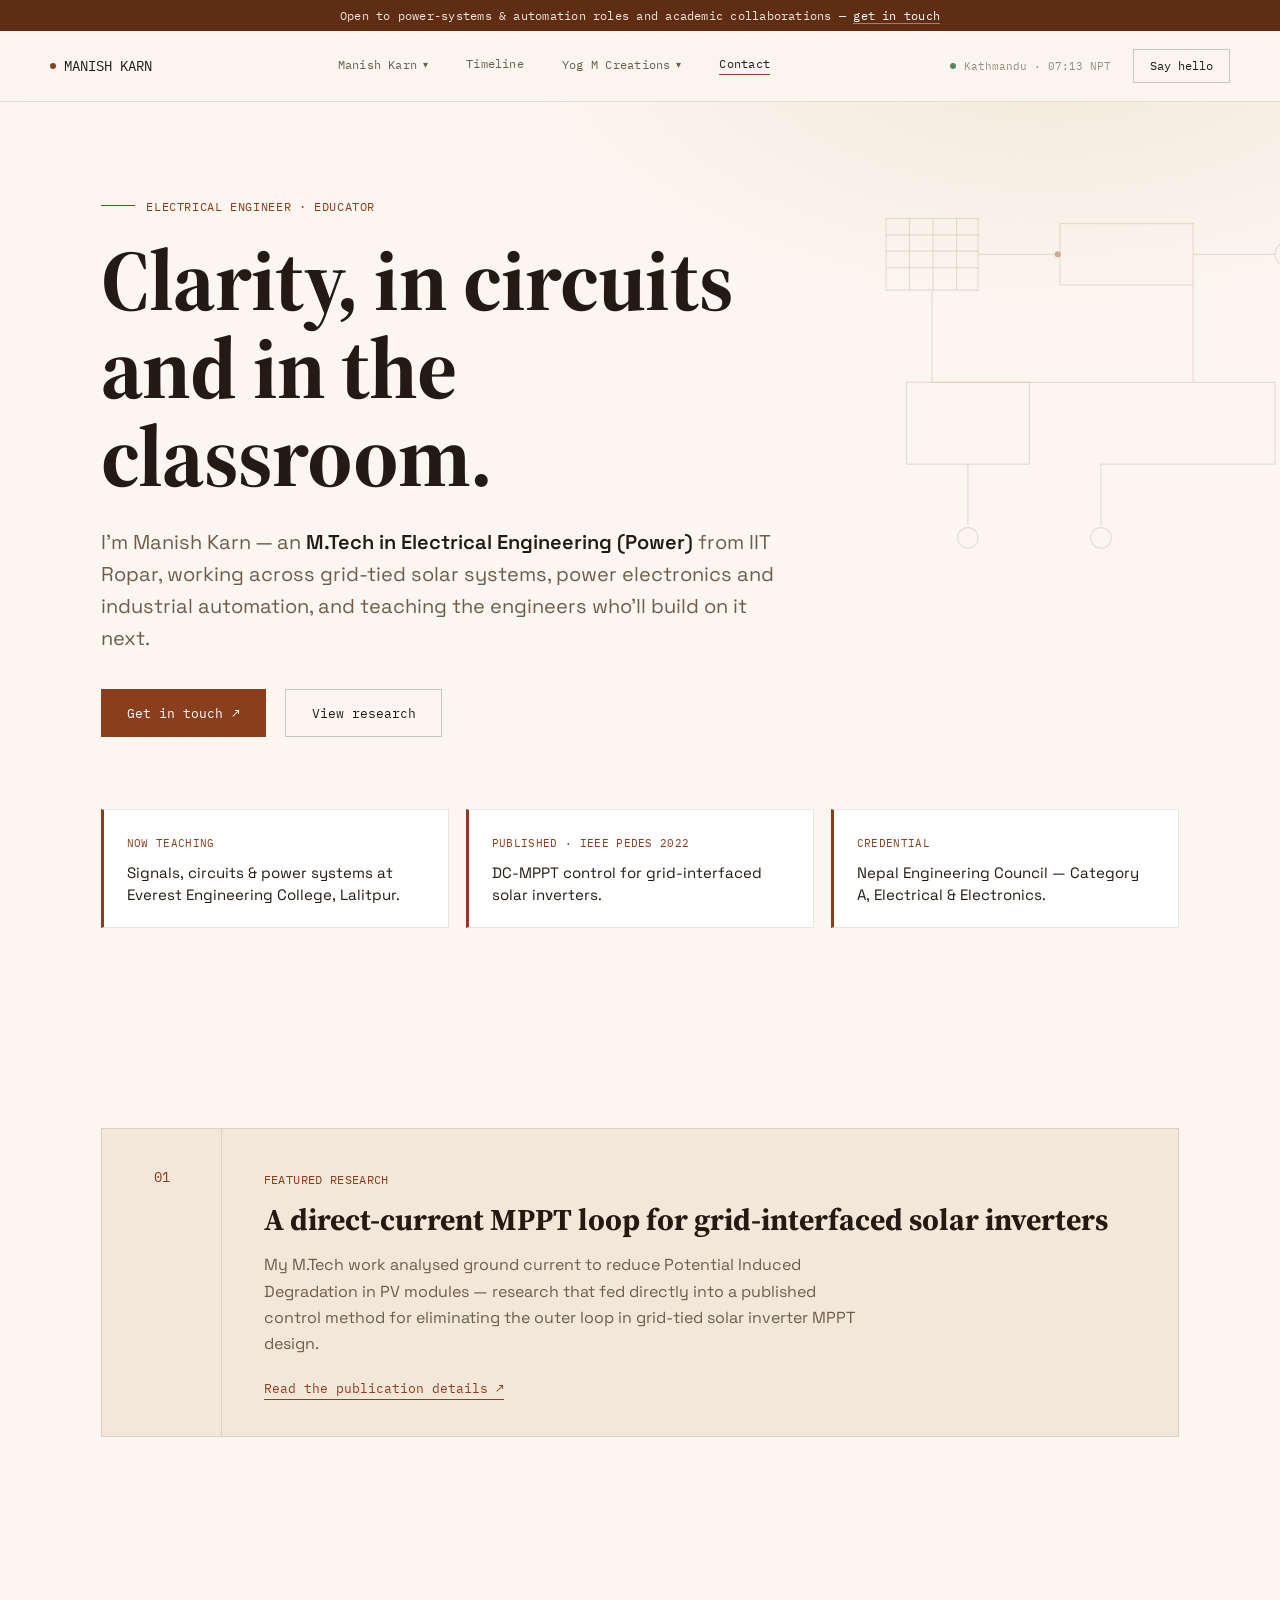
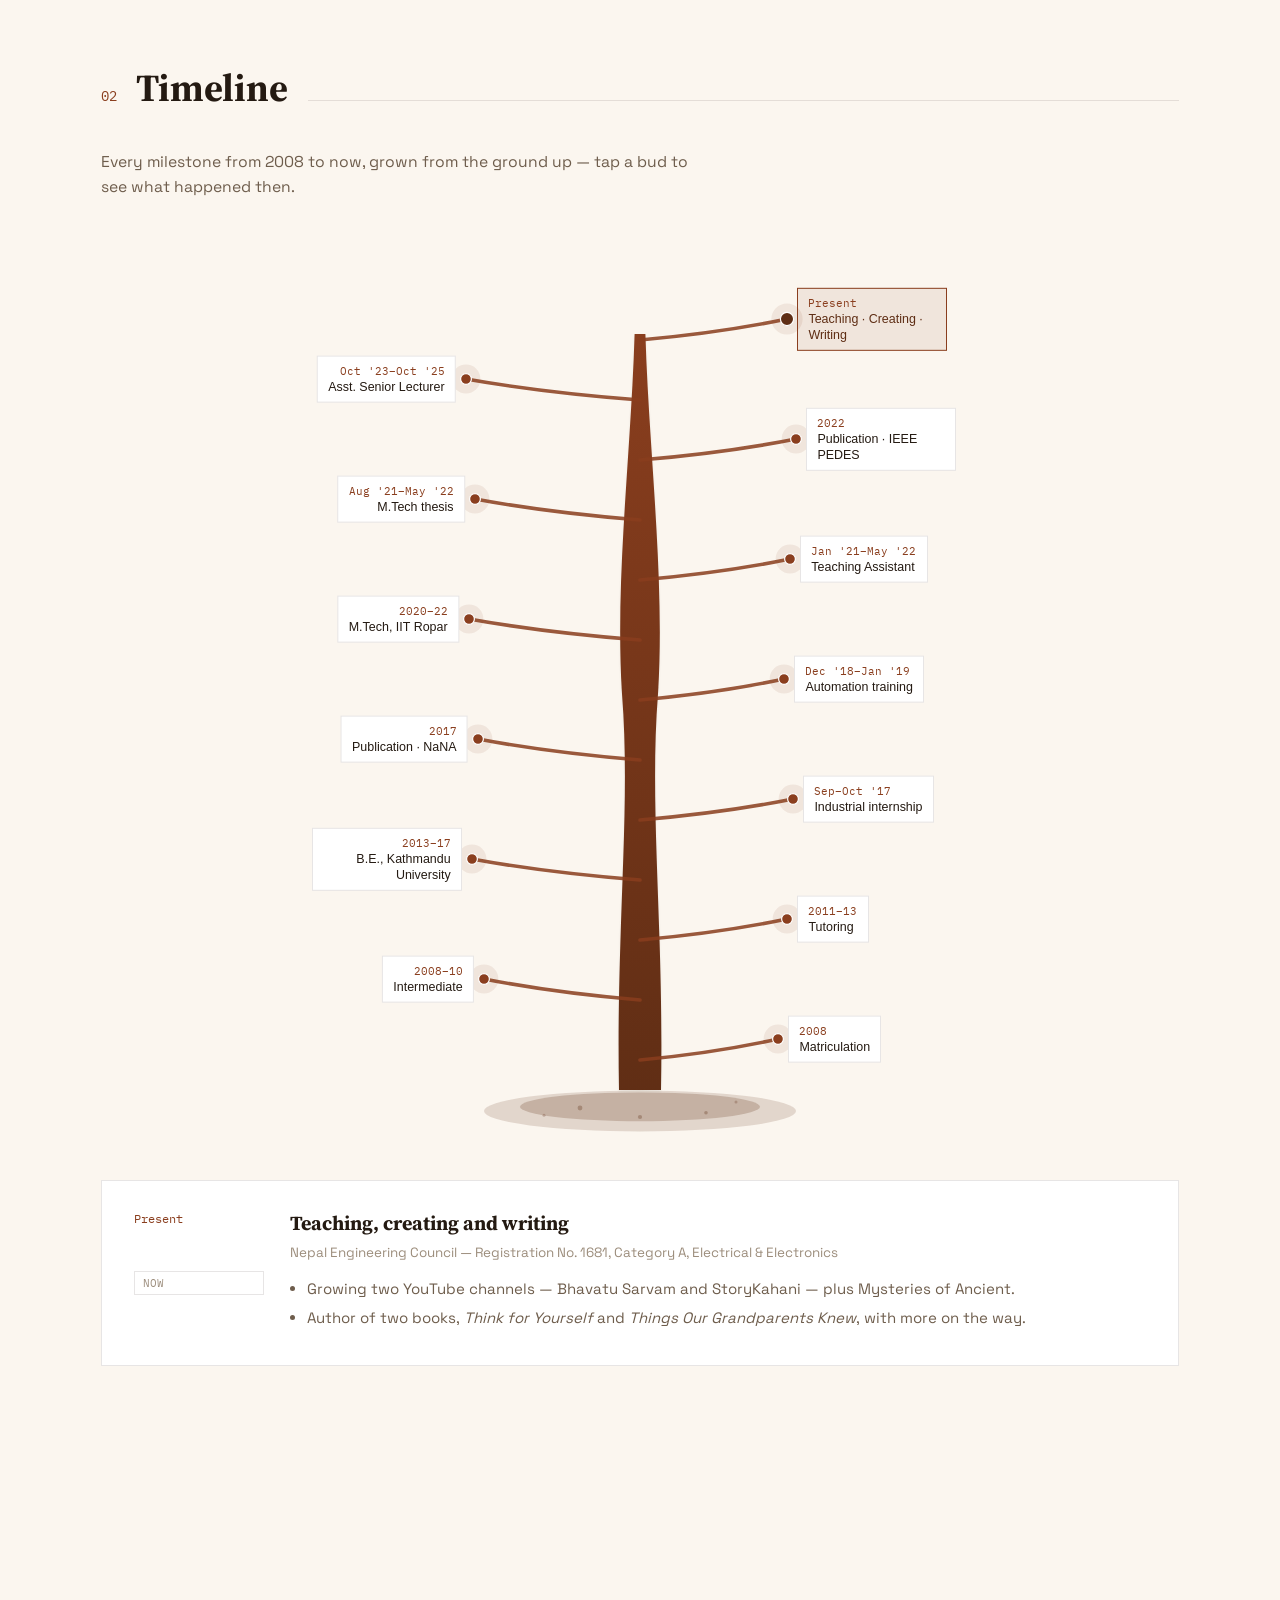
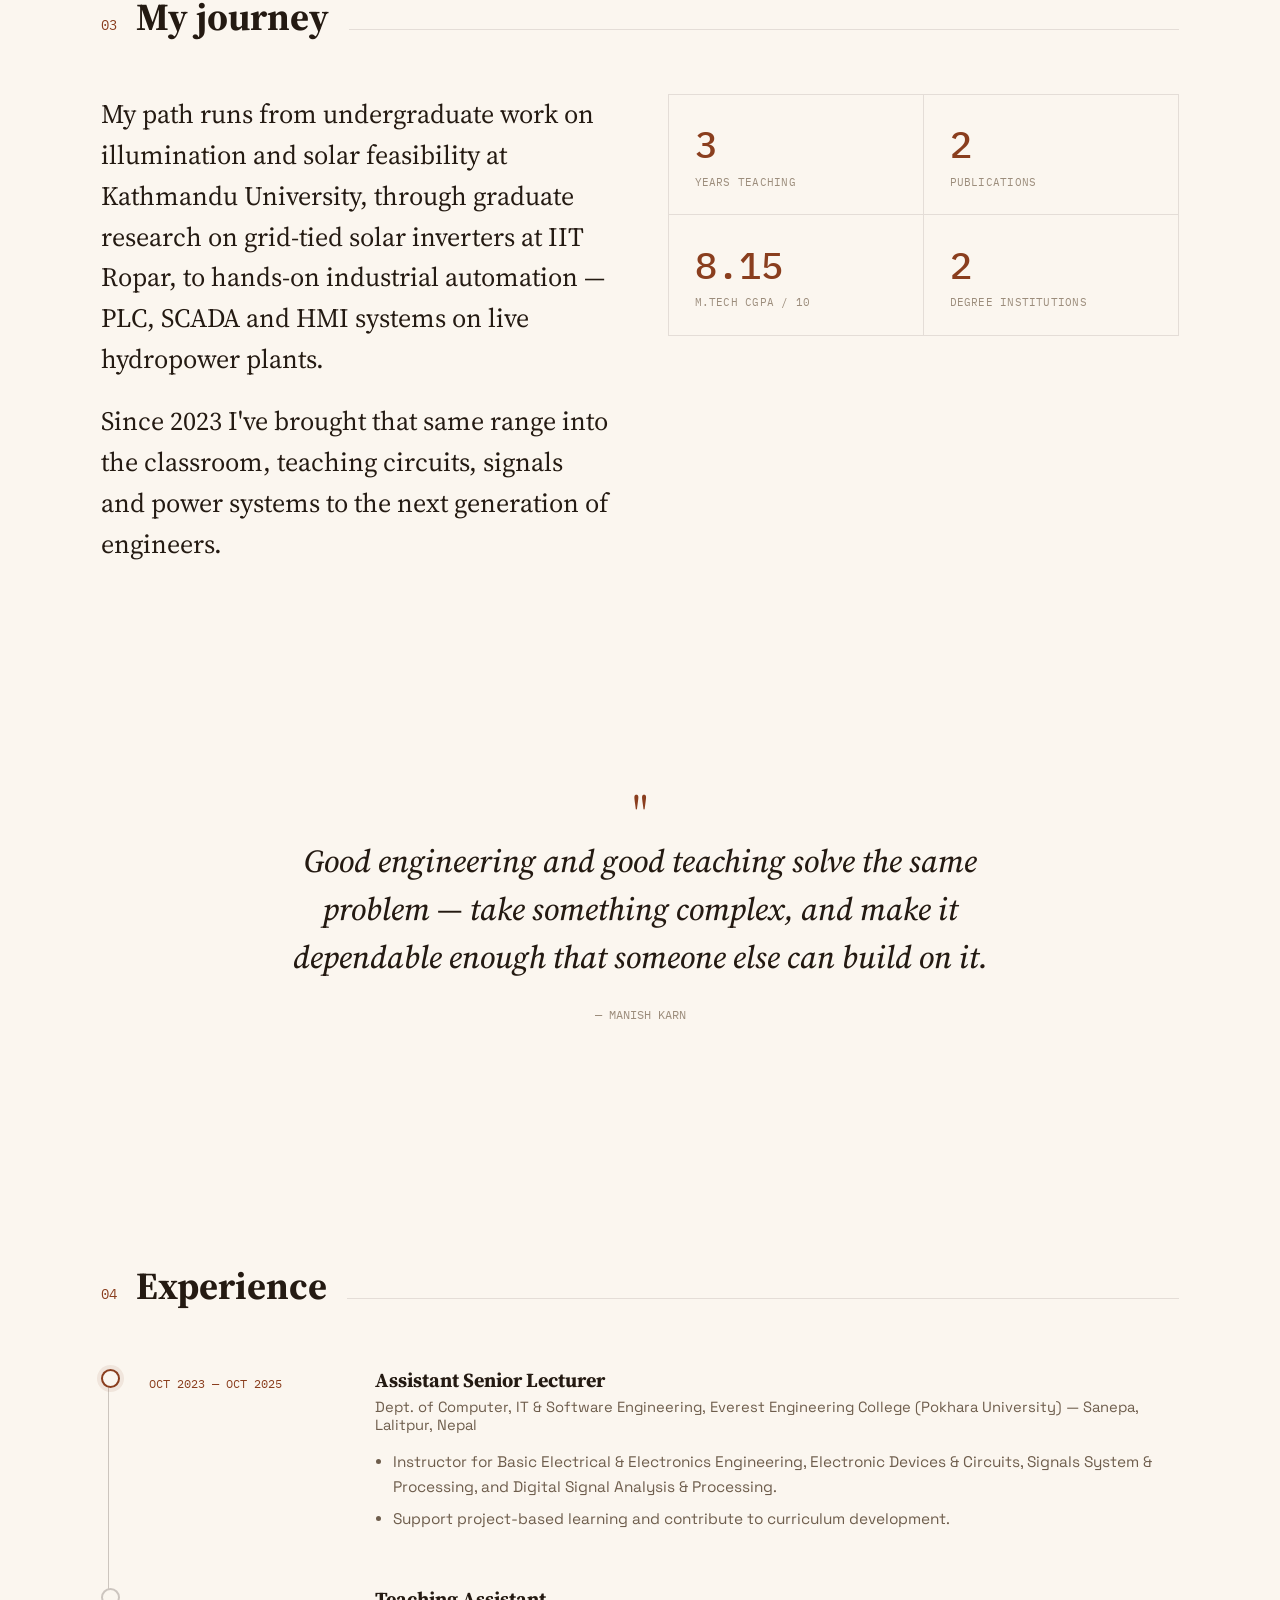
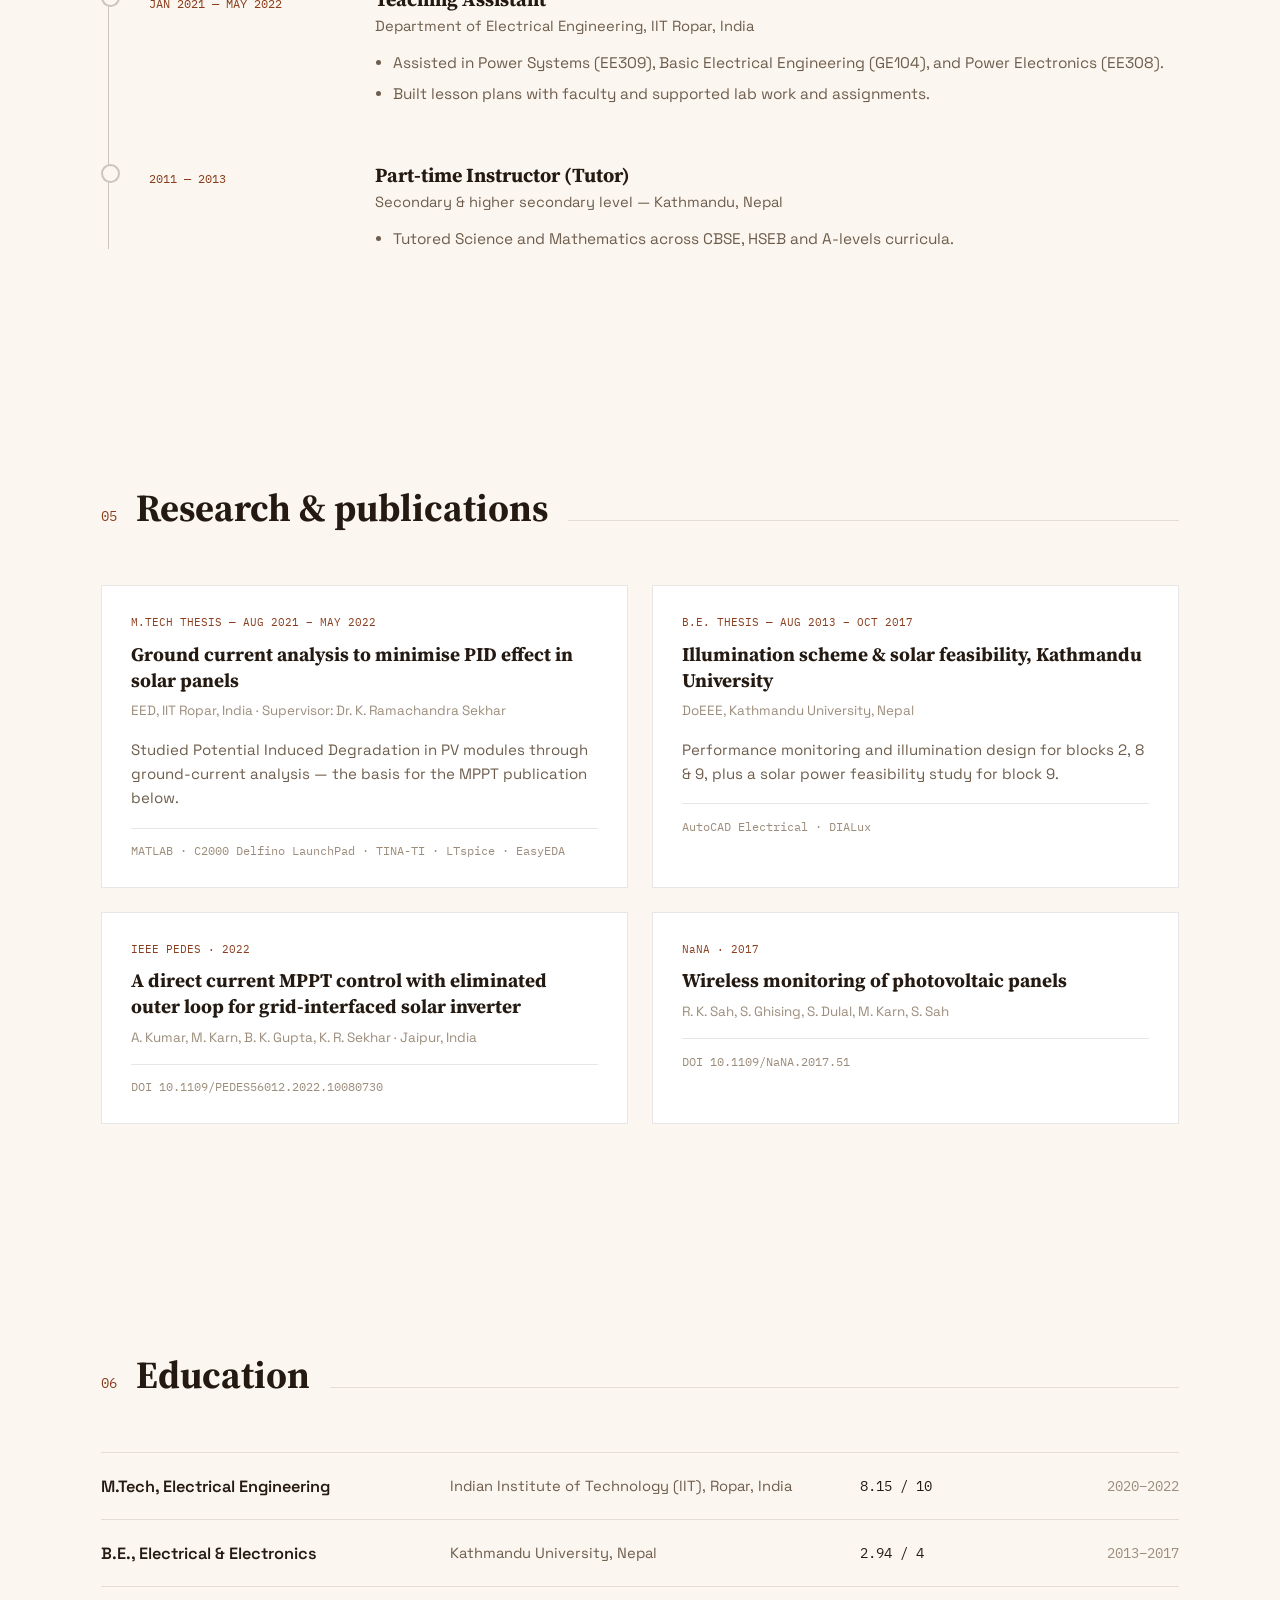
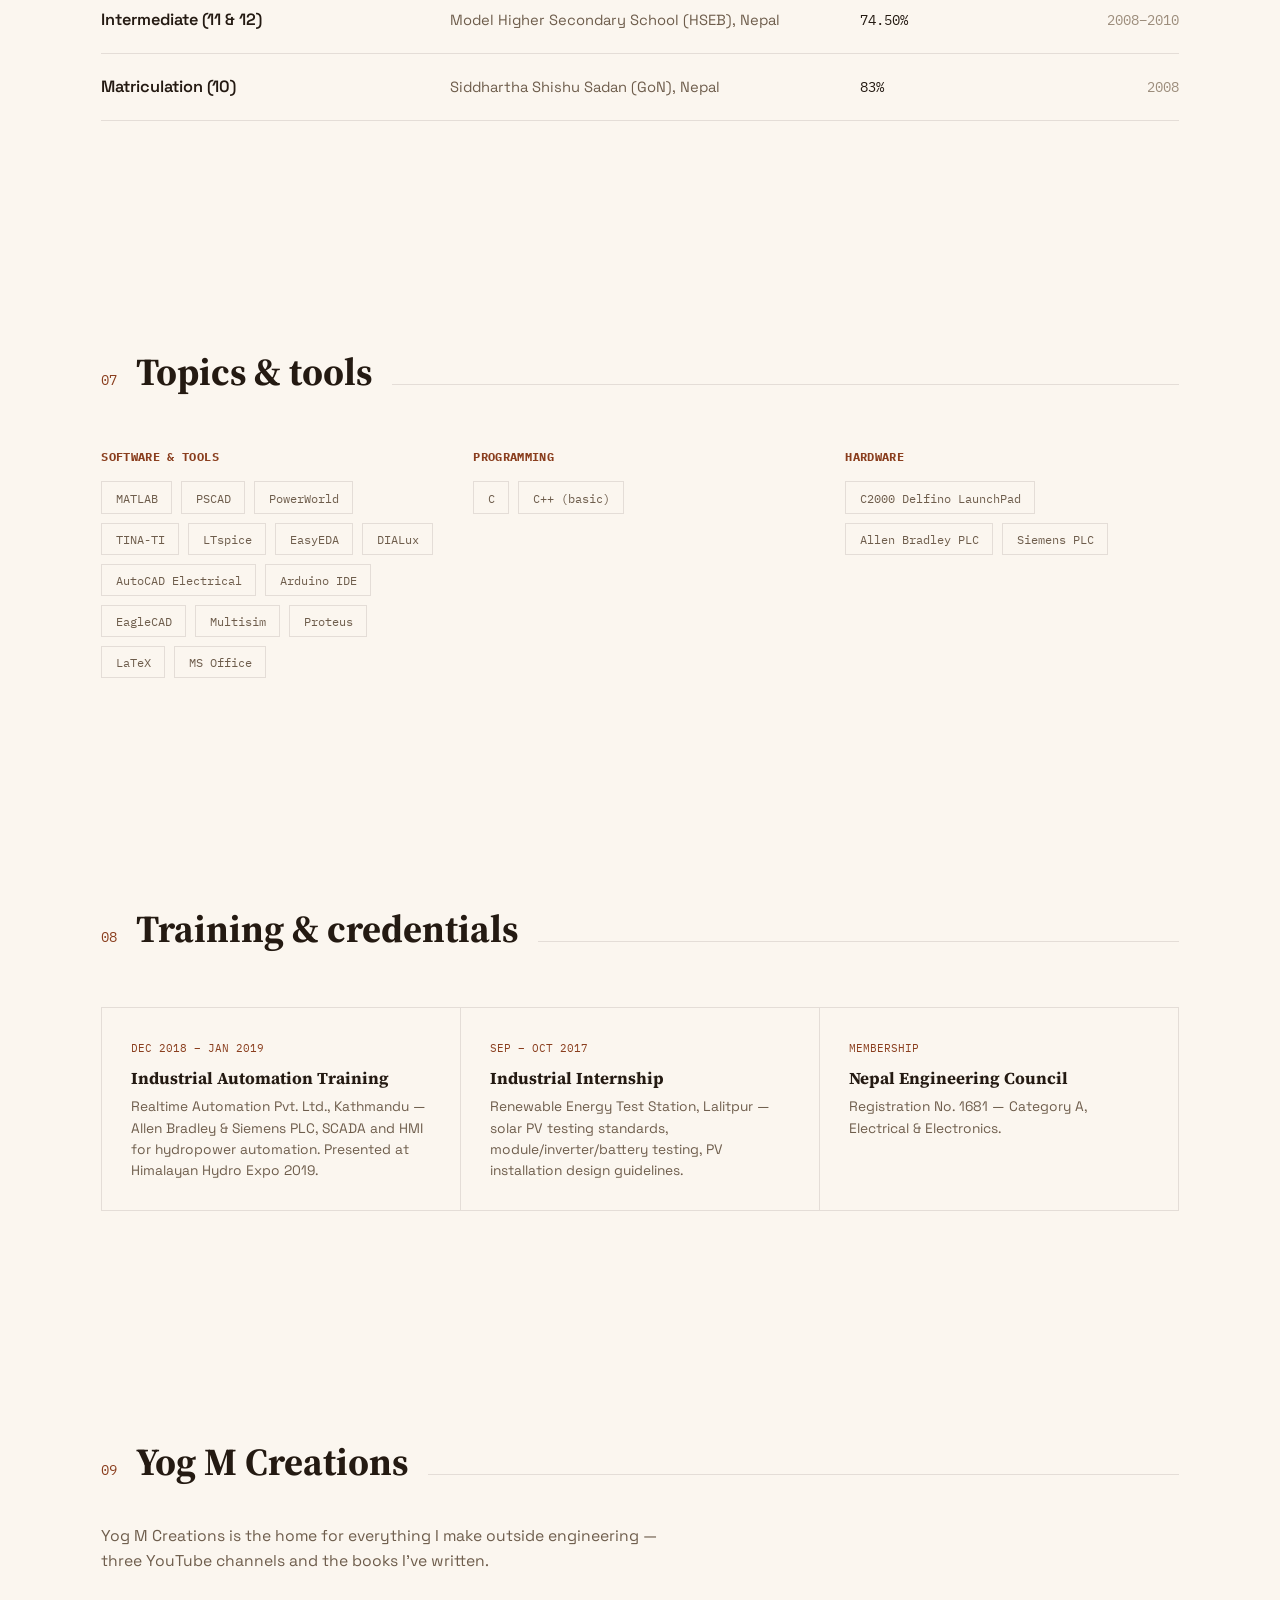
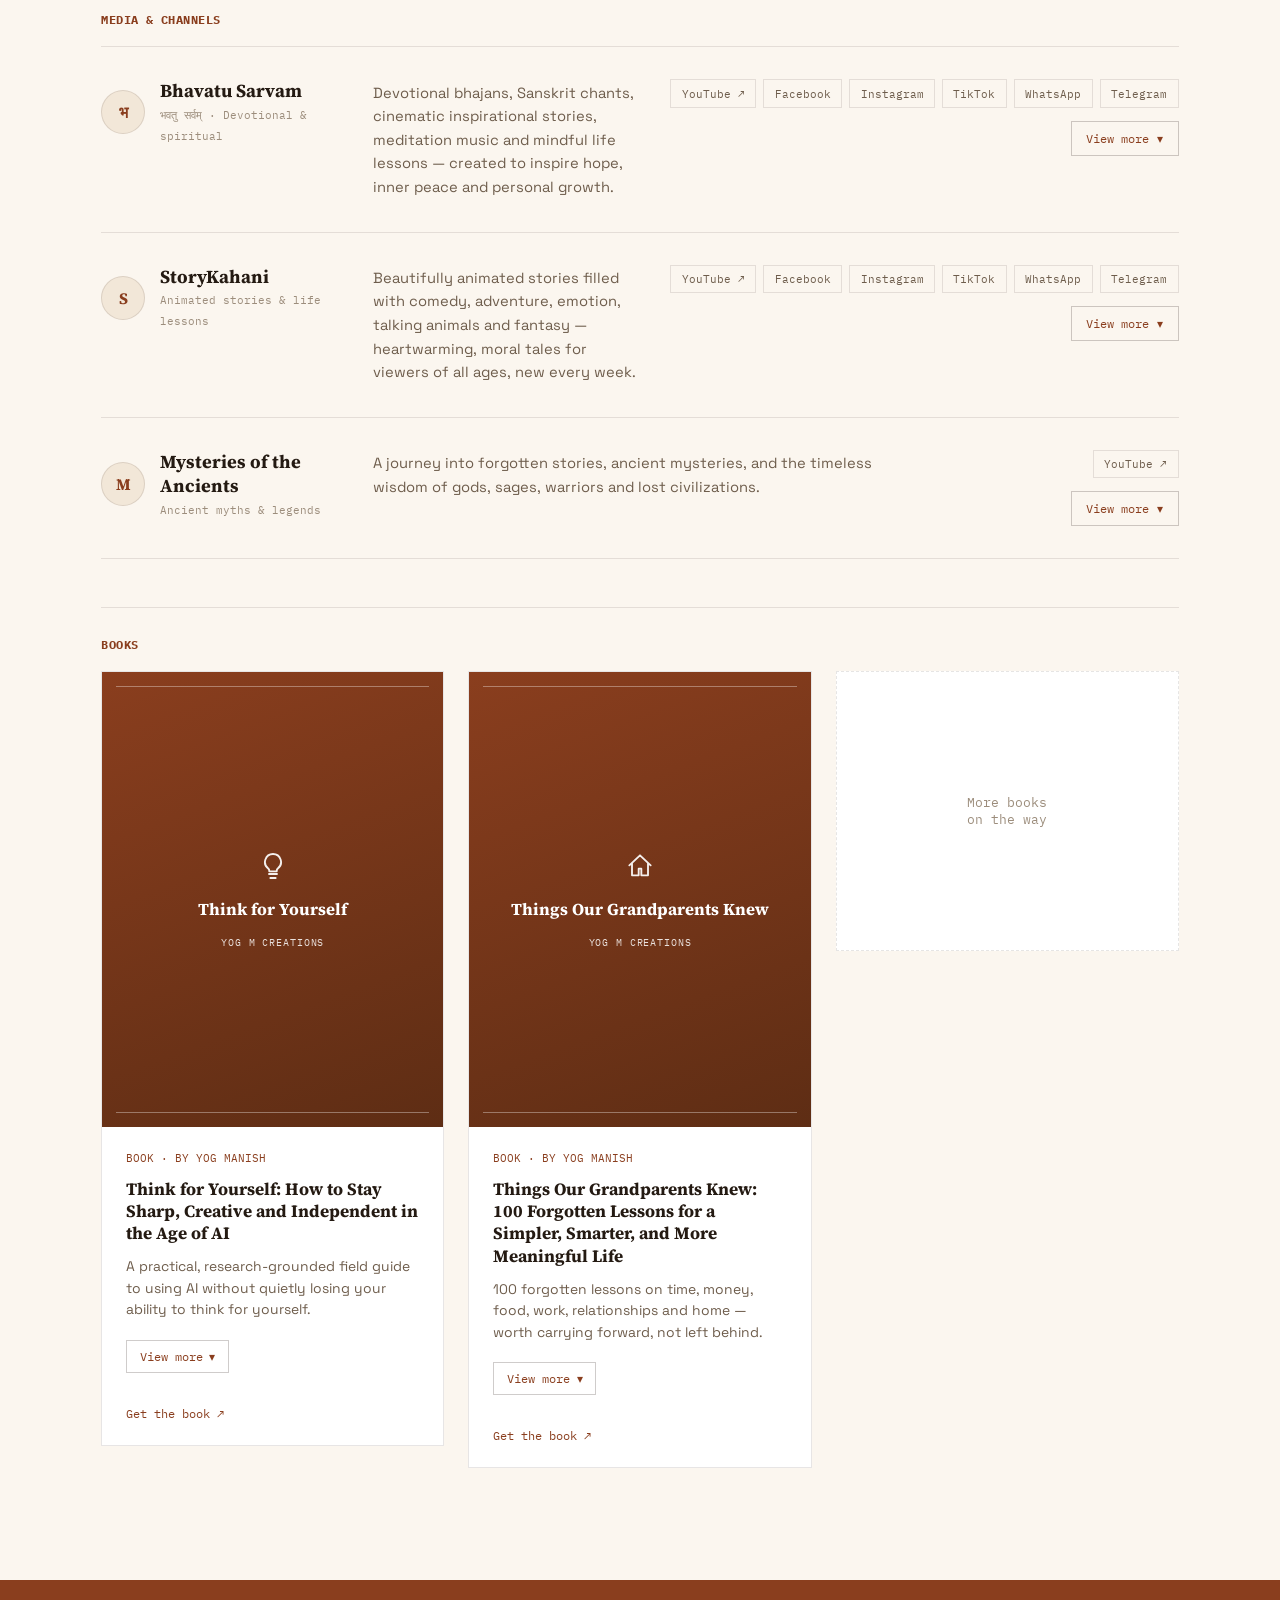
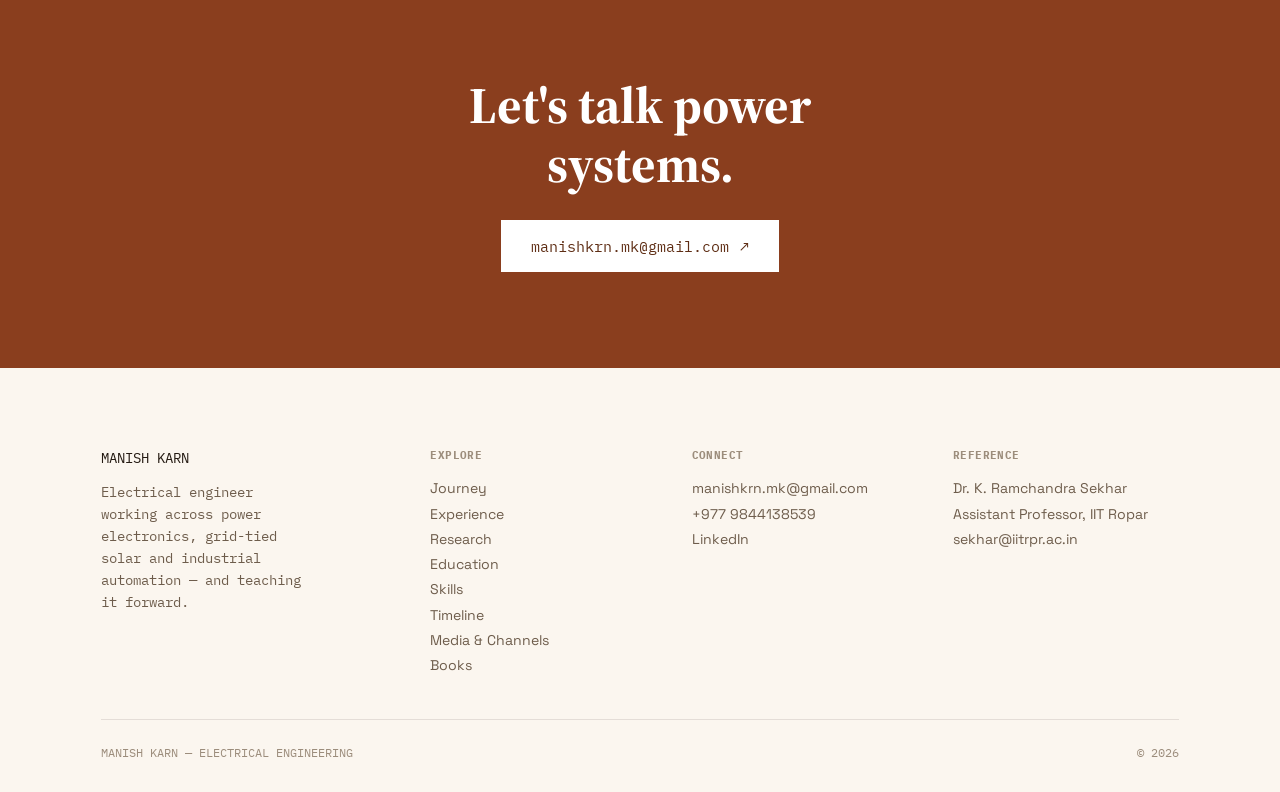
==== commit 30163b0b: "Add files via upload" ====
--- a/index.html
+++ b/index.html
@@ -8,371 +8,7 @@
 <link rel="preconnect" href="https://fonts.googleapis.com">
 <link rel="preconnect" href="https://fonts.gstatic.com" crossorigin>
 <link href="https://fonts.googleapis.com/css2?family=Source+Serif+4:ital,wght@0,600;0,700;1,500;1,600&family=Space+Grotesk:wght@400;500;600;700&family=IBM+Plex+Mono:wght@400;500;600&display=swap" rel="stylesheet">
-<style>
-  :root{
-    --bg:#FBF6EF;
-    --surface:#FFFFFF;
-    --surface-warm:#F2E7D8;
-    --ink:#241A12;
-    --ink-dim:#6E5D4C;
-    --ink-faint:#9C8D7C;
-    --brown:#8A3E1E;
-    --brown-dark:#5E2D14;
-    --brown-soft: rgba(138,62,30,0.09);
-    --line: rgba(36,26,18,0.11);
-    --line-strong: rgba(36,26,18,0.22);
-    --max: 1180px;
-    --ease: cubic-bezier(.22,.8,.32,1);
-  }
-  *{box-sizing:border-box;}
-  html{scroll-behavior:smooth;}
-  @media (prefers-reduced-motion: reduce){
-    html{scroll-behavior:auto;}
-    *{animation-duration:.001ms !important; animation-iteration-count:1 !important; transition-duration:.001ms !important; scroll-behavior:auto !important;}
-  }
-  ::selection{ background: var(--brown); color:#fff; }
-  body{
-    margin:0; background: var(--bg); color: var(--ink);
-    font-family:'Space Grotesk', sans-serif; -webkit-font-smoothing:antialiased; overflow-x:hidden;
-  }
-  a{ color:inherit; text-decoration:none; }
-  .mono{ font-family:'IBM Plex Mono', monospace; }
-  .serif{ font-family:'Source Serif 4', serif; }
-  .wrap{ max-width: var(--max); margin:0 auto; padding: 0 clamp(1.5rem, 4vw, 3.5rem); }
-  a:focus-visible, button:focus-visible{ outline:2px solid var(--brown); outline-offset:4px; }
-  img{ max-width:100%; display:block; }
-
-  /* ---------------- utility bar ---------------- */
-  .util-bar{
-    background: var(--brown-dark); color:#F2E7D8;
-    font-family:'IBM Plex Mono', monospace; font-size:0.72rem;
-    text-align:center; padding: 0.5rem 1rem; letter-spacing:0.02em;
-  }
-  .util-bar a{ color:#fff; border-bottom:1px solid rgba(255,255,255,0.4); }
-
-  /* ---------------- nav ---------------- */
-  header.site-nav{
-    position:sticky; top:0; z-index:200; background: rgba(251,246,239,0.9);
-    backdrop-filter: blur(10px); border-bottom:1px solid var(--line);
-  }
-  .nav-inner{ display:flex; align-items:center; justify-content:space-between; padding: 1.1rem 0; }
-  .nav-mark{ font-family:'IBM Plex Mono', monospace; font-size:0.9rem; display:flex; align-items:center; gap:0.5rem; }
-  .nav-mark .dot{ width:6px; height:6px; border-radius:50%; background: var(--brown); }
-  nav.nav-links{ display:flex; gap:2rem; }
-  nav.nav-links a{
-    font-family:'IBM Plex Mono', monospace; font-size:0.74rem; letter-spacing:0.02em; color: var(--ink-dim);
-    position:relative; padding-bottom:3px; transition: color .2s ease;
-  }
-  nav.nav-links a::after{ content:""; position:absolute; left:0; right:100%; bottom:0; height:1px; background: var(--brown); transition:right .3s var(--ease); }
-  nav.nav-links a:hover, nav.nav-links a.active{ color: var(--ink); }
-  nav.nav-links a.active::after{ right:0; }
-  .nav-cta{ display:flex; align-items:center; gap:1.4rem; }
-  .nav-status{ display:flex; align-items:center; gap:0.5rem; font-family:'IBM Plex Mono', monospace; font-size:0.7rem; color: var(--ink-faint); }
-  .nav-status .pulse{ width:6px; height:6px; border-radius:50%; background:#4F8A5A; animation: pulse-op 2.4s ease-in-out infinite; }
-  @keyframes pulse-op{ 0%,100%{opacity:1;} 50%{opacity:.35;} }
-  .btn-line{ font-family:'IBM Plex Mono', monospace; font-size:0.75rem; border:1px solid var(--line-strong); padding:0.55rem 1rem; transition: border-color .2s ease, background .2s ease; }
-  .btn-line:hover{ border-color: var(--brown); background: var(--brown-soft); }
-  .burger{ display:none; }
-  @media (max-width:900px){
-    nav.nav-links, .nav-status{ display:none; }
-    .burger{ display:flex; flex-direction:column; gap:5px; background:none; border:none; cursor:pointer; padding:0.4rem; }
-    .burger span{ width:22px; height:1.5px; background: var(--ink); display:block; }
-  }
-  .mobile-menu{
-    position:fixed; inset:0; background: var(--bg); z-index:300;
-    display:flex; flex-direction:column; justify-content:center; padding: 2rem clamp(1.5rem,6vw,3rem);
-    transform: translateY(-100%); transition: transform .45s var(--ease);
-  }
-  .mobile-menu.open{ transform: translateY(0); }
-  .mobile-menu a{ font-size:2rem; font-weight:600; padding:0.5rem 0; border-bottom:1px solid var(--line); }
-  .mobile-close{ position:absolute; top:1.4rem; right:1.5rem; background:none; border:none; color:var(--ink); font-size:1.8rem; cursor:pointer; }
-  @media (min-width:901px){ .mobile-menu{ display:none; } }
-
-  /* ---------------- hero ---------------- */
-  .hero{ position:relative; padding: clamp(3.5rem,8vw,6rem) 0 0; overflow:hidden; }
-  .hero-bg{
-    position:absolute; inset:0; z-index:-1;
-    background: radial-gradient(900px 500px at 82% -10%, var(--surface-warm), transparent 60%);
-  }
-  .hero-schema{ position:absolute; right:-6%; top:6%; width:min(40vw,520px); opacity:0.4; pointer-events:none; z-index:-1; }
-  @media (max-width:900px){ .hero-schema{ display:none; } }
-  .eyebrow{ font-family:'IBM Plex Mono', monospace; font-size:0.78rem; color: var(--brown); letter-spacing:0.05em; display:flex; align-items:center; gap:0.7rem; margin:0 0 1.4rem; }
-  .eyebrow .rule{ width:34px; height:1px; background: var(--brown); display:inline-block; }
-  h1.hero-title{
-    font-family:'Source Serif 4', serif; font-weight:700; font-style:normal;
-    font-size: clamp(2.6rem, 7vw, 5.4rem); line-height:1.02; letter-spacing:-0.01em; margin:0; max-width:16ch;
-  }
-  .hero-sub{ margin: 1.6rem 0 0; font-size: clamp(1.05rem,1.6vw,1.25rem); color: var(--ink-dim); max-width:52ch; line-height:1.6; }
-  .hero-sub strong{ color: var(--ink); font-weight:600; }
-  .hero-actions{ display:flex; gap:1.2rem; margin-top:2.2rem; flex-wrap:wrap; }
-  .btn-primary{
-    font-family:'IBM Plex Mono', monospace; font-size:0.82rem; background: var(--brown); color:#fff;
-    padding:0.9rem 1.6rem; display:inline-flex; align-items:center; gap:0.6rem;
-    transition: transform .25s var(--ease), box-shadow .25s ease;
-  }
-  .btn-primary:hover{ transform:translateY(-2px); box-shadow:0 12px 26px -10px rgba(138,62,30,0.45); }
-  .btn-secondary{
-    font-family:'IBM Plex Mono', monospace; font-size:0.82rem; border:1px solid var(--line-strong);
-    padding:0.9rem 1.6rem; transition: border-color .2s ease, background .2s ease;
-  }
-  .btn-secondary:hover{ border-color: var(--brown); background: var(--brown-soft); }
-
-  /* highlight ticker */
-  .ticker{ display:grid; grid-template-columns:repeat(3,1fr); gap:1.1rem; margin: clamp(3rem,6vw,4.5rem) 0 clamp(3.5rem,7vw,5.5rem); }
-  @media (max-width:820px){ .ticker{ grid-template-columns:1fr; } }
-  .tick-card{ background: var(--surface); border:1px solid var(--line); border-left:3px solid var(--brown); padding:1.3rem 1.4rem; transition: transform .25s var(--ease), box-shadow .25s ease; }
-  .tick-card:hover{ transform: translateY(-3px); box-shadow: 0 14px 30px -18px rgba(36,26,18,0.25); }
-  .tick-card .tag{ font-family:'IBM Plex Mono', monospace; font-size:0.68rem; color: var(--brown); letter-spacing:0.03em; }
-  .tick-card p{ margin:0.6rem 0 0; font-size:0.94rem; color: var(--ink); line-height:1.5; }
-
-  /* ---------------- tree timeline ---------------- */
-  .tree-wrap{
-    position:relative; width:100%; aspect-ratio: 4 / 5; max-width:720px; margin:0 auto 2.6rem;
-  }
-  @media (max-width:700px){ .tree-wrap{ aspect-ratio: 3 / 4.6; } }
-  .tree-soil-svg, .tree-grow-wrap, .tree-svg{ position:absolute; inset:0; width:100%; height:100%; }
-  .tree-soil-svg{ z-index:1; }
-  .tree-grow-wrap{
-    z-index:2;
-    clip-path: inset(100% 0 0 0);
-    transition: clip-path 3.1s cubic-bezier(.22,1,.36,1);
-  }
-  .tree-wrap.grown .tree-grow-wrap{ clip-path: inset(0% 0 0 0); }
-  .trunk-shape{ filter: drop-shadow(0 2px 2px rgba(36,26,18,0.08)); }
-  .branch-path{ fill:none; stroke: var(--brown); stroke-width:6; stroke-linecap:round; opacity:0.85; }
-  .bud-glow{ fill: var(--brown-soft); }
-  .bud{ fill: var(--brown); stroke: var(--surface); stroke-width:2; transition: r .2s ease, fill .2s ease; }
-  .bud-present{ fill: var(--brown-dark); }
-
-  .tl-leaf{
-    position:absolute; z-index:3; transform:translate(-50%,-50%);
-    background: var(--surface); border:1px solid var(--line); cursor:pointer;
-    padding: 0.4rem 0.65rem; display:flex; flex-direction:column; gap:0.15rem;
-    max-width:150px; text-align:left;
-    opacity:0; pointer-events:none;
-    transition: opacity .6s ease, transform .6s var(--ease), border-color .2s ease, box-shadow .2s ease;
-  }
-  .tree-wrap.grown .tl-leaf{ opacity:1; pointer-events:auto; }
-  .tl-leaf.side-right{ transform: translate(6px,-50%); text-align:left; }
-  .tl-leaf.side-left{ transform: translate(calc(-100% - 6px),-50%); text-align:right; align-items:flex-end; }
-  .tree-wrap.grown .tl-leaf.side-right{ transform: translate(10px,-50%); }
-  .tree-wrap.grown .tl-leaf.side-left{ transform: translate(calc(-100% - 10px),-50%); }
-  .tl-leaf .leaf-date{ font-family:'IBM Plex Mono', monospace; font-size:0.66rem; color: var(--brown); white-space:nowrap; }
-  .tl-leaf .leaf-title{ font-size:0.78rem; color: var(--ink); line-height:1.25; }
-  .tl-leaf:hover{ border-color: var(--brown); box-shadow: 0 8px 20px -12px rgba(36,26,18,0.3); }
-  .tl-leaf.active{ border-color: var(--brown); background: var(--brown-soft); }
-  .tl-leaf.active .leaf-title{ color: var(--brown-dark); }
-  @media (max-width:520px){ .tl-leaf{ max-width:118px; padding:0.32rem 0.5rem; } .tl-leaf .leaf-title{ font-size:0.7rem; } }
-
-  .tl-panel{
-    border:1px solid var(--line); background: var(--surface); padding: 1.8rem 2rem;
-    display:grid; grid-template-columns: 130px 1fr; grid-template-rows: auto auto; gap:0.3rem 1.6rem;
-  }
-  @media (max-width:640px){ .tl-panel{ grid-template-columns:1fr; grid-template-rows:auto auto auto; gap:0.5rem; } }
-  .tl-panel > .tp-date{ grid-column:1; grid-row:1; font-family:'IBM Plex Mono', monospace; font-size:0.78rem; color: var(--brown); align-self:start; white-space:nowrap; }
-  .tl-panel > .tp-tag{ grid-column:1; grid-row:2; align-self:start; font-family:'IBM Plex Mono', monospace; font-size:0.66rem; color: var(--ink-faint); border:1px solid var(--line); padding:0.25rem 0.5rem; display:inline-block; white-space:nowrap; }
-  @media (max-width:640px){ .tl-panel > .tp-date, .tl-panel > .tp-tag{ grid-column:1; } .tl-panel > .tp-tag{ grid-row:2; } }
-  .tl-panel > .tl-panel-body{ grid-column:2; grid-row: 1 / 3; }
-  @media (max-width:640px){ .tl-panel > .tl-panel-body{ grid-column:1; grid-row:3; } }
-  .tl-panel-body h3{ font-family:'Source Serif 4', serif; font-size:1.25rem; margin:0 0 0.35rem; line-height:1.35; }
-  .tl-panel-body .tp-org{ color: var(--ink-faint); font-size:0.84rem; margin:0 0 0.8rem; }
-  .tl-panel-body p, .tl-panel-body ul{ color: var(--ink-dim); font-size:0.94rem; line-height:1.6; margin:0; }
-  .tl-panel-body ul{ padding-left:1.1rem; }
-  .tl-panel-body li{ margin-bottom:0.35rem; }
-  .tl-panel-body .tp-extra{ margin-top:0.8rem; font-family:'IBM Plex Mono', monospace; font-size:0.72rem; color: var(--ink-faint); }
-
-  section{ position:relative; padding: clamp(4.5rem,9vw,7rem) 0; }
-  .sec-head{ display:flex; align-items:baseline; gap:1.2rem; margin-bottom: clamp(2.2rem,5vw,3.2rem); }
-  .sec-index{ font-family:'IBM Plex Mono', monospace; color: var(--brown); font-size:0.85rem; }
-  .sec-title{ font-family:'Source Serif 4', serif; font-size: clamp(1.7rem,3vw,2.4rem); font-weight:700; margin:0; }
-  .sec-rule{ flex:1; height:1px; background: var(--line); }
-
-  .reveal{ opacity:0; transform: translateY(24px); transition: opacity .8s var(--ease), transform .8s var(--ease); }
-  .reveal.is-visible{ opacity:1; transform:none; }
-
-  /* ---------------- featured ---------------- */
-  .featured{ background: var(--surface-warm); border:1px solid var(--line); }
-  .feat-grid{ display:grid; grid-template-columns: 120px 1fr; }
-  @media (max-width:700px){ .feat-grid{ grid-template-columns:1fr; } }
-  .feat-index{ display:flex; align-items:flex-start; justify-content:center; padding: 2.4rem 0; font-family:'IBM Plex Mono', monospace; font-size:0.85rem; color: var(--brown); border-right:1px solid var(--line); }
-  @media (max-width:700px){ .feat-index{ border-right:none; border-bottom:1px solid var(--line); padding:1.2rem 1.6rem; justify-content:flex-start; } }
-  .feat-body{ padding: 2.4rem 2.6rem; }
-  .feat-body .tag{ font-family:'IBM Plex Mono', monospace; font-size:0.72rem; color: var(--brown); letter-spacing:0.03em; }
-  .feat-body h3{ font-family:'Source Serif 4', serif; font-size: clamp(1.4rem,2.4vw,1.9rem); margin: 0.7rem 0 0.8rem; line-height:1.3; }
-  .feat-body p{ color: var(--ink-dim); font-size:1rem; line-height:1.65; max-width:60ch; margin:0 0 1.2rem; }
-  .feat-link{ font-family:'IBM Plex Mono', monospace; font-size:0.82rem; color: var(--brown); border-bottom:1px solid var(--brown); padding-bottom:2px; }
-
-  /* ---------------- journey / stats ---------------- */
-  .journey-grid{ display:grid; grid-template-columns: 1fr 1fr; gap: 3.5rem; align-items:start; }
-  @media (max-width:860px){ .journey-grid{ grid-template-columns:1fr; } }
-  .journey-copy p{ font-family:'Source Serif 4', serif; font-size: clamp(1.25rem,2.2vw,1.65rem); line-height:1.55; color: var(--ink); margin:0 0 1.3rem; }
-  .journey-copy p:last-child{ margin-bottom:0; }
-  .stat-grid{ display:grid; grid-template-columns:1fr 1fr; border-top:1px solid var(--line); border-left:1px solid var(--line); }
-  .stat-cell{ border-right:1px solid var(--line); border-bottom:1px solid var(--line); padding:1.6rem 1.6rem; }
-  .stat-cell .sv{ font-family:'IBM Plex Mono', monospace; font-size: clamp(1.7rem,3vw,2.3rem); color: var(--brown); font-weight:500; }
-  .stat-cell .sl{ margin-top:0.4rem; font-family:'IBM Plex Mono', monospace; font-size:0.7rem; color: var(--ink-faint); letter-spacing:0.02em; }
-
-  /* ---------------- quote ---------------- */
-  .quote-section{ text-align:center; }
-  .quote-mark{ font-family:'Source Serif 4', serif; font-size:3rem; color: var(--brown); line-height:1; }
-  blockquote{ margin: 0 auto; max-width: 46ch; font-family:'Source Serif 4', serif; font-style:italic; font-weight:500; font-size: clamp(1.4rem,3vw,2rem); line-height:1.5; color: var(--ink); }
-  .quote-attr{ margin-top:1.6rem; font-family:'IBM Plex Mono', monospace; font-size:0.78rem; color: var(--ink-faint); }
-
-  /* ---------------- publications / research cards ---------------- */
-  .card-grid{ display:grid; grid-template-columns: repeat(2,1fr); gap:1.5rem; }
-  @media (max-width:780px){ .card-grid{ grid-template-columns:1fr; } }
-  .r-card{ background: var(--surface); border:1px solid var(--line); padding:1.8rem; transition: transform .25s var(--ease), box-shadow .25s ease; }
-  .r-card:hover{ transform: translateY(-4px); box-shadow: 0 16px 32px -20px rgba(36,26,18,0.3); }
-  .r-card .tag{ font-family:'IBM Plex Mono', monospace; font-size:0.7rem; color: var(--brown); display:block; margin-bottom:0.8rem; }
-  .r-card h3{ font-family:'Source Serif 4', serif; font-size:1.2rem; margin:0 0 0.4rem; line-height:1.35; }
-  .r-card .org{ color: var(--ink-faint); font-size:0.84rem; margin:0 0 1rem; }
-  .r-card p{ color: var(--ink-dim); font-size:0.94rem; line-height:1.6; margin:0 0 1.1rem; }
-  .r-card .tools, .r-card .doi{ font-family:'IBM Plex Mono', monospace; font-size:0.72rem; color: var(--ink-faint); border-top:1px solid var(--line); padding-top:0.9rem; }
-  .read-link{ display:inline-flex; align-items:center; gap:0.4rem; margin-top:0.9rem; font-family:'IBM Plex Mono', monospace; font-size:0.78rem; color: var(--brown); }
-
-  /* ---------------- timeline ---------------- */
-  .timeline{ position:relative; }
-  .timeline::before{ content:""; position:absolute; left:7px; top:8px; bottom:8px; width:1px; background: var(--line-strong); }
-  .tl-item{ position:relative; padding:0 0 2.8rem 3rem; }
-  .tl-item:last-child{ padding-bottom:0; }
-  .tl-item::before{ content:""; position:absolute; left:0; top:6px; width:15px; height:15px; border-radius:50%; background: var(--bg); border:2px solid var(--line-strong); }
-  .tl-item.current::before{ border-color: var(--brown); box-shadow:0 0 0 4px var(--brown-soft); }
-  .tl-grid{ display:grid; grid-template-columns:200px 1fr; gap:1.6rem; }
-  @media (max-width:700px){ .tl-grid{ grid-template-columns:1fr; } }
-  .tl-date{ font-family:'IBM Plex Mono', monospace; font-size:0.78rem; color: var(--brown); }
-  .tl-item h3{ font-family:'Source Serif 4', serif; font-size:1.25rem; margin:0.2rem 0 0.25rem; }
-  .tl-org{ color: var(--ink-dim); font-size:0.92rem; margin:0 0 0.9rem; }
-  .tl-item ul{ margin:0; padding-left:1.15rem; color: var(--ink-dim); font-size:0.96rem; line-height:1.65; }
-  .tl-item li{ margin-bottom:0.4rem; }
-
-  /* ---------------- education ---------------- */
-  .edu-row{ display:grid; grid-template-columns:2.2fr 2.6fr 1fr 1fr; gap:1.2rem; align-items:center; padding:1.4rem 0; border-top:1px solid var(--line); transition: background .25s ease; }
-  .edu-row:hover{ background: rgba(36,26,18,0.025); }
-  .edu-row:last-child{ border-bottom:1px solid var(--line); }
-  @media (max-width:780px){ .edu-row{ grid-template-columns:1fr 1fr; row-gap:0.3rem; } .edu-row .deg{ grid-column:1/-1; } }
-  .edu-row .deg{ font-weight:600; font-size:1.02rem; }
-  .edu-row .inst{ color: var(--ink-dim); font-size:0.92rem; }
-  .edu-row .num{ font-family:'IBM Plex Mono', monospace; font-size:0.86rem; }
-  .edu-row .yr{ font-family:'IBM Plex Mono', monospace; font-size:0.86rem; color: var(--ink-faint); text-align:right; }
-  @media (max-width:780px){ .edu-row .yr{ text-align:left; } }
-
-  /* ---------------- topics / skills ---------------- */
-  .topics-grid{ display:grid; grid-template-columns: repeat(3,1fr); gap:2.4rem; }
-  @media (max-width:780px){ .topics-grid{ grid-template-columns:1fr; } }
-  .topic-col h3{ font-family:'IBM Plex Mono', monospace; font-size:0.74rem; color: var(--brown); letter-spacing:0.03em; margin:0 0 1.1rem; }
-  .chip-row{ display:flex; flex-wrap:wrap; gap:0.55rem; }
-  .chip{ font-family:'IBM Plex Mono', monospace; font-size:0.78rem; color: var(--ink-dim); border:1px solid var(--line); padding:0.45rem 0.85rem; transition: border-color .2s ease, color .2s ease, background .2s ease; }
-  .chip:hover{ border-color: var(--brown); color: var(--ink); background: var(--brown-soft); }
-
-  /* ---------------- media / channels ---------------- */
-  .channel-grid{ display:grid; grid-template-columns: repeat(3,1fr); gap:1.5rem; }
-  @media (max-width:900px){ .channel-grid{ grid-template-columns:1fr; } }
-  .channel-card{ background: var(--surface); border:1px solid var(--line); padding:1.8rem; display:flex; flex-direction:column; gap:1rem; transition: transform .25s var(--ease), box-shadow .25s ease; }
-  .channel-card:hover{ transform: translateY(-4px); box-shadow: 0 16px 32px -20px rgba(36,26,18,0.3); }
-  .channel-top{ display:flex; align-items:center; gap:0.9rem; }
-  .channel-mark{ width:44px; height:44px; border-radius:50%; background: var(--surface-warm); border:1px solid var(--line); display:flex; align-items:center; justify-content:center; font-family:'Source Serif 4', serif; font-weight:700; color: var(--brown); flex-shrink:0; }
-  .channel-card h3{ font-family:'Source Serif 4', serif; font-size:1.15rem; margin:0; line-height:1.3; }
-  .channel-desc{ color: var(--ink-dim); font-size:0.92rem; line-height:1.6; margin:0; }
-  .channel-stat{ font-family:'IBM Plex Mono', monospace; font-size:0.72rem; color: var(--ink-faint); }
-  .channel-platforms{ display:flex; flex-wrap:wrap; gap:0.5rem; margin-top:auto; padding-top:0.4rem; border-top:1px solid var(--line); }
-  .platform-link{ font-family:'IBM Plex Mono', monospace; font-size:0.72rem; color: var(--ink-dim); border:1px solid var(--line); padding:0.4rem 0.7rem; transition: border-color .2s ease, color .2s ease, background .2s ease; }
-  .platform-link:hover{ border-color: var(--brown); color: var(--ink); background: var(--brown-soft); }
-  .placeholder-note{ font-family:'IBM Plex Mono', monospace; font-size:0.68rem; color: var(--ink-faint); font-style:italic; }
-  .channel-full-header{
-    display:flex; align-items:center; justify-content:space-between; flex-wrap:wrap; gap:0.6rem;
-    padding-bottom:0.9rem; margin-bottom:0.9rem; border-bottom:1px solid var(--line);
-  }
-  .channel-full-yt{ font-family:'IBM Plex Mono', monospace; font-size:0.78rem; color: var(--brown); border-bottom:1px solid var(--brown); padding-bottom:1px; }
-  .channel-full-count{ font-family:'IBM Plex Mono', monospace; font-size:0.7rem; color: var(--ink-faint); }
-  .channel-about{
-    white-space:pre-line; color: var(--ink-dim); font-size:0.9rem; line-height:1.65;
-    margin: 0 0 1.4rem; padding-bottom:1.2rem; border-bottom:1px solid var(--line);
-  }
-  .creations-sub{
-    font-family:'IBM Plex Mono', monospace; font-size:0.74rem; color: var(--brown); letter-spacing:0.04em;
-    margin: 0 0 1.2rem; padding-top:1.8rem; border-top:1px solid var(--line);
-  }
-  .creations-sub:first-of-type{ padding-top:0; border-top:none; }
-
-  /* ---------------- channel content: playlists / videos ---------------- */
-  .watch-toggle{
-    font-family:'IBM Plex Mono', monospace; font-size:0.76rem; color: var(--brown);
-    background:none; border:1px solid var(--line-strong); padding:0.55rem 0.9rem; cursor:pointer;
-    display:inline-flex; align-items:center; gap:0.5rem; align-self:flex-start;
-    transition: border-color .2s ease, background .2s ease;
-  }
-  .watch-toggle:hover{ border-color: var(--brown); background: var(--brown-soft); }
-  .watch-toggle .chev{ transition: transform .25s var(--ease); }
-  .watch-toggle[aria-expanded="true"] .chev{ transform: rotate(180deg); }
-  .channel-content{ margin-top:0.4rem; }
-  .channel-content[hidden]{ display:none; }
-  .playlist{ border-top:1px solid var(--line); }
-  .playlist:last-child{ border-bottom:1px solid var(--line); }
-  .playlist > summary{
-    list-style:none; cursor:pointer; padding:0.8rem 0.1rem;
-    display:flex; align-items:center; justify-content:space-between; gap:1rem;
-    font-family:'IBM Plex Mono', monospace; font-size:0.82rem; color: var(--ink);
-  }
-  .playlist > summary::-webkit-details-marker{ display:none; }
-  .playlist > summary .pl-title{ flex:1; }
-  .playlist > summary .pl-count{ color: var(--ink-faint); font-size:0.72rem; white-space:nowrap; }
-  .playlist > summary .pl-chev{ color: var(--brown); transition: transform .2s ease; }
-  .playlist[open] > summary .pl-chev{ transform: rotate(90deg); }
-  .video-list{ list-style:none; margin:0 0 0.9rem; padding:0; display:flex; flex-direction:column; gap:0.6rem; }
-  .video-row{ border:1px solid var(--line); background: var(--bg); }
-  .video-row-main{ display:flex; align-items:center; gap:0.8rem; padding:0.5rem; cursor:pointer; }
-  .video-thumb{ width:88px; height:50px; object-fit:cover; flex-shrink:0; background: var(--surface-warm); }
-  .video-info{ flex:1; min-width:0; }
-  .video-info .vt{ font-size:0.86rem; color: var(--ink); line-height:1.35; display:block; }
-  .video-info .vp{ font-family:'IBM Plex Mono', monospace; font-size:0.68rem; color: var(--ink-faint); }
-  .yt-ext-link{
-    font-family:'IBM Plex Mono', monospace; font-size:0.68rem; color: var(--brown);
-    border:1px solid var(--line); padding:0.35rem 0.6rem; white-space:nowrap; flex-shrink:0;
-  }
-  .yt-ext-link:hover{ border-color: var(--brown); background: var(--brown-soft); }
-  .video-player{ display:none; aspect-ratio:16/9; background:#000; }
-  .video-player.open{ display:block; }
-  .video-player iframe{ width:100%; height:100%; border:0; display:block; }
-
-  /* ---------------- books ---------------- */
-  .book-grid{ display:grid; grid-template-columns: repeat(3,1fr); gap:1.5rem; }
-  @media (max-width:900px){ .book-grid{ grid-template-columns:1fr; } }
-  .book-card{ background: var(--surface); border:1px solid var(--line); display:flex; flex-direction:column; transition: transform .25s var(--ease), box-shadow .25s ease; }
-  .book-card:hover{ transform: translateY(-4px); box-shadow: 0 16px 32px -20px rgba(36,26,18,0.3); }
-  .book-cover{ aspect-ratio: 3/4; background: linear-gradient(155deg, var(--surface-warm), var(--bg)); border-bottom:1px solid var(--line); display:flex; align-items:center; justify-content:center; padding:1.5rem; text-align:center; }
-  .book-cover span{ font-family:'Source Serif 4', serif; font-style:italic; color: var(--brown); font-size:1rem; }
-  .book-body{ padding:1.5rem; }
-  .book-body .tag{ font-family:'IBM Plex Mono', monospace; font-size:0.68rem; color: var(--brown); }
-  .book-body h3{ font-family:'Source Serif 4', serif; font-size:1.1rem; margin:0.6rem 0 0.5rem; line-height:1.3; }
-  .book-body p{ color: var(--ink-dim); font-size:0.88rem; line-height:1.55; margin:0 0 1rem; }
-  .book-card.upcoming{ border-style:dashed; display:flex; align-items:center; justify-content:center; min-height:280px; }
-  .book-card.upcoming p{ color: var(--ink-faint); font-family:'IBM Plex Mono', monospace; font-size:0.82rem; text-align:center; padding:1.5rem; margin:0; }
-
-  /* ---------------- recognition strip ---------------- */
-  .recognition{ display:grid; grid-template-columns:repeat(3,1fr); border-top:1px solid var(--line); border-left:1px solid var(--line); }
-  @media (max-width:780px){ .recognition{ grid-template-columns:1fr; } }
-  .rec-cell{ padding:1.8rem; border-right:1px solid var(--line); border-bottom:1px solid var(--line); }
-  .rec-cell .tag{ font-family:'IBM Plex Mono', monospace; font-size:0.68rem; color: var(--brown); }
-  .rec-cell h4{ font-family:'Source Serif 4', serif; font-size:1.05rem; margin:0.6rem 0 0.4rem; }
-  .rec-cell p{ font-size:0.86rem; color: var(--ink-dim); line-height:1.55; margin:0; }
-
-  /* ---------------- CTA band ---------------- */
-  .cta-band{ background: var(--brown); color:#fff; text-align:center; padding: clamp(4rem,9vw,6rem) 0; }
-  .cta-band h2{ font-family:'Source Serif 4', serif; font-size: clamp(2rem,5vw,3.2rem); margin:0 0 1.6rem; line-height:1.15; }
-  .cta-band .magnet-btn{ display:inline-flex; align-items:center; gap:0.7rem; font-family:'IBM Plex Mono', monospace; font-size:0.95rem; background:#fff; color: var(--brown-dark); padding:1rem 1.9rem; transition: transform .25s var(--ease); }
-  .cta-band .magnet-btn:hover{ transform: translateY(-2px); }
-
-  /* ---------------- footer ---------------- */
-  footer{ padding: clamp(3.5rem,7vw,5rem) 0 2rem; }
-  .foot-grid{ display:grid; grid-template-columns: 1.3fr 1fr 1fr 1fr; gap:2.2rem; padding-bottom:2.5rem; border-bottom:1px solid var(--line); }
-  @media (max-width:780px){ .foot-grid{ grid-template-columns:1fr 1fr; } }
-  .foot-brand{ font-family:'IBM Plex Mono', monospace; font-size:0.9rem; }
-  .foot-brand p{ margin-top:0.9rem; color: var(--ink-dim); font-size:0.86rem; line-height:1.6; max-width:26ch; }
-  .foot-col h4{ font-family:'IBM Plex Mono', monospace; font-size:0.7rem; color: var(--ink-faint); letter-spacing:0.04em; margin:0 0 0.9rem; }
-  .foot-col a, .foot-col p{ font-size:0.88rem; color: var(--ink-dim); line-height:1.8; display:block; }
-  .foot-col a:hover{ color: var(--brown); }
-  .foot-bottom{ margin-top:1.6rem; display:flex; justify-content:space-between; flex-wrap:wrap; gap:0.8rem; font-family:'IBM Plex Mono', monospace; font-size:0.72rem; color: var(--ink-faint); }
-</style>
+<link rel="stylesheet" href="styles.css">
 </head>
 <body>
 
@@ -382,13 +18,24 @@
   <div class="wrap nav-inner">
     <a href="#top" class="nav-mark"><span class="dot"></span>MANISH&nbsp;KARN</a>
     <nav class="nav-links" id="navLinks">
+      <div class="nav-drop" id="navDropManish">
+        <button class="nav-drop-btn" aria-expanded="false">Manish Karn <span class="caret">▾</span></button>
+        <div class="nav-drop-menu">
+          <a href="#journey">Journey</a>
+          <a href="#experience">Experience</a>
+          <a href="#research">Research</a>
+          <a href="#education">Education</a>
+          <a href="#skills">Skills</a>
+        </div>
+      </div>
       <a href="#timeline">Timeline</a>
-      <a href="#journey">Journey</a>
-      <a href="#experience">Experience</a>
-      <a href="#research">Research</a>
-      <a href="#education">Education</a>
-      <a href="#skills">Skills</a>
-      <a href="#creations">Creations</a>
+      <div class="nav-drop" id="navDropYogM">
+        <button class="nav-drop-btn" aria-expanded="false">Yog M Creations <span class="caret">▾</span></button>
+        <div class="nav-drop-menu">
+          <a href="#media-channels">Media &amp; Channels</a>
+          <a href="#books-sub">Books</a>
+        </div>
+      </div>
       <a href="#contact">Contact</a>
     </nav>
     <div class="nav-cta">
@@ -401,13 +48,16 @@
 
 <div class="mobile-menu" id="mobileMenu">
   <button class="mobile-close" id="mobileClose" aria-label="Close menu">&times;</button>
+  <div class="mm-group-label">MANISH KARN</div>
+  <a class="mm-sub" href="#journey">Journey</a>
+  <a class="mm-sub" href="#experience">Experience</a>
+  <a class="mm-sub" href="#research">Research</a>
+  <a class="mm-sub" href="#education">Education</a>
+  <a class="mm-sub" href="#skills">Skills</a>
   <a href="#timeline">Timeline</a>
-  <a href="#journey">Journey</a>
-  <a href="#experience">Experience</a>
-  <a href="#research">Research</a>
-  <a href="#education">Education</a>
-  <a href="#skills">Skills</a>
-  <a href="#creations">Creations</a>
+  <div class="mm-group-label">YOG M CREATIONS</div>
+  <a class="mm-sub" href="#media-channels">Media &amp; Channels</a>
+  <a class="mm-sub" href="#books-sub">Books</a>
   <a href="#contact">Contact</a>
 </div>
 
@@ -740,10 +390,10 @@
       <div class="sec-head reveal"><span class="sec-index">09</span><h2 class="sec-title">Yog M Creations</h2><span class="sec-rule"></span></div>
       <p class="reveal" style="color:var(--ink-dim); font-size:0.98rem; max-width:60ch; margin:-1rem 0 2.4rem; line-height:1.6;">Yog M Creations is the home for everything I make outside engineering — three YouTube channels and the books I've written.</p>
 
-      <h3 class="creations-sub reveal">MEDIA &amp; CHANNELS</h3>
-      <div class="channel-grid reveal">
-        <div class="channel-card">
-          <div class="channel-top">
+      <h3 id="media-channels" class="creations-sub reveal">MEDIA &amp; CHANNELS</h3>
+      <div class="channel-rows reveal">
+        <div class="channel-row">
+          <div class="channel-row-id">
             <div class="channel-mark">भ</div>
             <div>
               <h3>Bhavatu Sarvam</h3>
@@ -751,17 +401,22 @@
             </div>
           </div>
           <p class="channel-desc">Devotional bhajans, Sanskrit chants, cinematic inspirational stories, meditation music and mindful life lessons — created to inspire hope, inner peace and personal growth.</p>
-          <div class="channel-platforms">
-            <a class="platform-link" href="https://www.youtube.com/@bhavatu_sarvam" target="_blank" rel="noopener">YouTube ↗</a>
-            <a class="platform-link" href="#">Facebook</a>
-            <a class="platform-link" href="#">Instagram</a>
-            <a class="platform-link" href="#">TikTok</a>
-          </div>
-          <button class="watch-toggle" data-channel="bhavatu" aria-expanded="false">View more <span class="chev">▾</span></button>
-          <div class="channel-content" id="content-bhavatu" hidden></div>
-        </div>
-        <div class="channel-card">
-          <div class="channel-top">
+          <div class="channel-row-actions">
+            <div class="channel-platforms">
+              <a class="platform-link" href="https://www.youtube.com/@bhavatu_sarvam" target="_blank" rel="noopener">YouTube ↗</a>
+              <a class="platform-link" href="https://www.facebook.com/profile.php?id=61593306381897" target="_blank" rel="noopener">Facebook</a>
+              <a class="platform-link" href="https://www.instagram.com/bhavatu.sarvam/" target="_blank" rel="noopener">Instagram</a>
+              <a class="platform-link" href="https://www.tiktok.com/@bhavatu_sarvam" target="_blank" rel="noopener">TikTok</a>
+              <a class="platform-link" href="https://whatsapp.com/channel/0029VbCyRInKQuJLbGQSUS3S" target="_blank" rel="noopener">WhatsApp</a>
+              <a class="platform-link" href="https://t.me/bhavatu_sarvam" target="_blank" rel="noopener">Telegram</a>
+            </div>
+            <button class="watch-toggle" data-channel="bhavatu" aria-expanded="false">View more <span class="chev">▾</span></button>
+          </div>
+        </div>
+        <div class="channel-content" id="content-bhavatu" hidden></div>
+
+        <div class="channel-row">
+          <div class="channel-row-id">
             <div class="channel-mark">S</div>
             <div>
               <h3>StoryKahani</h3>
@@ -769,53 +424,95 @@
             </div>
           </div>
           <p class="channel-desc">Beautifully animated stories filled with comedy, adventure, emotion, talking animals and fantasy — heartwarming, moral tales for viewers of all ages, new every week.</p>
-          <div class="channel-platforms">
-            <a class="platform-link" href="https://www.youtube.com/@WatchStoryKahani" target="_blank" rel="noopener">YouTube ↗</a>
-            <a class="platform-link" href="#">Facebook</a>
-            <a class="platform-link" href="#">Instagram</a>
-            <a class="platform-link" href="#">TikTok</a>
-          </div>
-          <button class="watch-toggle" data-channel="storykahani" aria-expanded="false">View more <span class="chev">▾</span></button>
-          <div class="channel-content" id="content-storykahani" hidden></div>
-        </div>
-        <div class="channel-card">
-          <div class="channel-top">
+          <div class="channel-row-actions">
+            <div class="channel-platforms">
+              <a class="platform-link" href="https://www.youtube.com/@WatchStoryKahani" target="_blank" rel="noopener">YouTube ↗</a>
+              <a class="platform-link" href="https://www.facebook.com/watch.storykahani/" target="_blank" rel="noopener">Facebook</a>
+              <a class="platform-link" href="https://www.instagram.com/watch.story.kahani/" target="_blank" rel="noopener">Instagram</a>
+              <a class="platform-link" href="https://www.tiktok.com/@watch.storykahani" target="_blank" rel="noopener">TikTok</a>
+              <a class="platform-link" href="https://whatsapp.com/channel/0029Vb8dfOx6BIEjkjGacP1j" target="_blank" rel="noopener">WhatsApp</a>
+              <a class="platform-link" href="https://t.me/story_kahani" target="_blank" rel="noopener">Telegram</a>
+            </div>
+            <button class="watch-toggle" data-channel="storykahani" aria-expanded="false">View more <span class="chev">▾</span></button>
+          </div>
+        </div>
+        <div class="channel-content" id="content-storykahani" hidden></div>
+
+        <div class="channel-row">
+          <div class="channel-row-id">
             <div class="channel-mark">M</div>
             <div>
-              <h3>Mysteries of Ancient</h3>
-              <span class="channel-stat placeholder-note">[CONTENT NEEDED]</span>
-            </div>
-          </div>
-          <p class="channel-desc placeholder-note">[CONTENT NEEDED — description]</p>
-          <div class="channel-platforms">
-            <a class="platform-link" href="#">[YouTube link]</a>
-            <a class="platform-link" href="#">Facebook</a>
-            <a class="platform-link" href="#">Instagram</a>
-            <a class="platform-link" href="#">TikTok</a>
-          </div>
-          <button class="watch-toggle" data-channel="mysteries" aria-expanded="false">View more <span class="chev">▾</span></button>
-          <div class="channel-content" id="content-mysteries" hidden></div>
-        </div>
-      </div>
-
-      <h3 class="creations-sub reveal">BOOKS</h3>
+              <h3>Mysteries of the Ancients</h3>
+              <span class="channel-stat">Ancient myths &amp; legends</span>
+            </div>
+          </div>
+          <p class="channel-desc">A journey into forgotten stories, ancient mysteries, and the timeless wisdom of gods, sages, warriors and lost civilizations.</p>
+          <div class="channel-row-actions">
+            <div class="channel-platforms">
+              <a class="platform-link" href="https://www.youtube.com/@ArchivesOfEternity" target="_blank" rel="noopener">YouTube ↗</a>
+            </div>
+            <button class="watch-toggle" data-channel="mysteries" aria-expanded="false">View more <span class="chev">▾</span></button>
+          </div>
+        </div>
+        <div class="channel-content" id="content-mysteries" hidden></div>
+      </div>
+
+      <h3 id="books-sub" class="creations-sub reveal">BOOKS</h3>
       <div class="book-grid reveal">
-        <a class="book-card" href="https://link.amazon/B0cQCebSB" target="_blank" rel="noopener">
-          <div class="book-cover"><span>Think for Yourself</span></div>
+        <div class="book-card">
+          <div class="book-cover">
+            <svg class="cover-icon" viewBox="0 0 24 24" fill="none" stroke="#fff" stroke-width="1.4"><path d="M9 18h6M10 21h4M12 3a6 6 0 0 0-3.6 10.8c.5.4.8 1 .8 1.7V16h5.6v-.5c0-.7.3-1.3.8-1.7A6 6 0 0 0 12 3Z" stroke-linecap="round" stroke-linejoin="round"/></svg>
+            <span class="cover-title">Think for Yourself</span>
+            <span class="cover-sub">Yog M Creations</span>
+          </div>
           <div class="book-body">
-            <span class="tag mono">BOOK · BY MANISH KARN</span>
+            <span class="tag mono">BOOK · BY YOG MANISH</span>
             <h3>Think for Yourself: How to Stay Sharp, Creative and Independent in the Age of AI</h3>
-            <span class="read-link">Get the book ↗</span>
-          </div>
-        </a>
-        <a class="book-card" href="https://link.amazon/B0ixxM8dn" target="_blank" rel="noopener">
-          <div class="book-cover"><span>Things Our Grandparents Knew</span></div>
+            <p class="book-blurb">A practical, research-grounded field guide to using AI without quietly losing your ability to think for yourself.</p>
+            <button class="book-more-toggle" data-book="think" aria-expanded="false">View more <span class="chev">▾</span></button>
+            <div class="book-more" id="bookmore-think" hidden>
+              <p>AI can draft your emails, solve your problems, and finish your sentences before you've even formed the thought. But what is that convenience quietly costing you? A fast-growing body of research — from MIT Media Lab's "cognitive debt" studies to the discovery of an "Artificial Hivemind" effect narrowing human creativity — suggests the same tools making life easier may be eroding our ability to think critically, create original ideas, and make decisions that are genuinely our own.</p>
+              <p>Inside, you'll discover:</p>
+              <ul>
+                <li>Why "cognitive debt" builds silently — and the MIT brain-scan study that revealed it</li>
+                <li>The Artificial Hivemind effect — why AI-assisted ideas are converging, and how to keep your thinking your own</li>
+                <li>The Think-First Principle — a sequencing habit that separates AI use that sharpens you from AI use that hollows you out</li>
+                <li>Cognitive forcing functions and AI-free zones, borrowed from medicine and aviation</li>
+                <li>A complete 30-day challenge turning every idea into a repeatable habit</li>
+              </ul>
+              <p>Grounded entirely in cited research (MIT, SBS Swiss Business School, the American Psychological Association, and more) — for anyone who wants to work alongside AI without quietly becoming dependent on it.</p>
+            </div>
+            <a class="read-link" href="https://link.amazon/B0i88YXk2" target="_blank" rel="noopener">Get the book ↗</a>
+          </div>
+        </div>
+
+        <div class="book-card">
+          <div class="book-cover">
+            <svg class="cover-icon" viewBox="0 0 24 24" fill="none" stroke="#fff" stroke-width="1.4"><path d="M4 11.5 12 4l8 7.5M6 10v9h5v-5h2v5h5v-9" stroke-linecap="round" stroke-linejoin="round"/></svg>
+            <span class="cover-title">Things Our Grandparents Knew</span>
+            <span class="cover-sub">Yog M Creations</span>
+          </div>
           <div class="book-body">
-            <span class="tag mono">BOOK · BY MANISH KARN</span>
+            <span class="tag mono">BOOK · BY YOG MANISH</span>
             <h3>Things Our Grandparents Knew: 100 Forgotten Lessons for a Simpler, Smarter, and More Meaningful Life</h3>
-            <span class="read-link">Get the book ↗</span>
-          </div>
-        </a>
+            <p class="book-blurb">100 forgotten lessons on time, money, food, work, relationships and home — worth carrying forward, not left behind.</p>
+            <button class="book-more-toggle" data-book="grandparents" aria-expanded="false">View more <span class="chev">▾</span></button>
+            <div class="book-more" id="bookmore-grandparents" hidden>
+              <p>What if the generations before us understood something about living well that we have slowly forgotten? Before smartphones filled every quiet moment, many people lived with a different rhythm — they saved what they could, repaired what they owned, cooked, grew, made, shared, waited, listened, and spent time together.</p>
+              <p>Across 100 thoughtful lessons, this book explores forgotten habits and principles across ten themes:</p>
+              <ul>
+                <li>The wisdom of time — patience and appreciating ordinary moments</li>
+                <li>The wisdom of money — saving, repairing, and thoughtful buying</li>
+                <li>The wisdom of food — cooking simply and reducing waste</li>
+                <li>The wisdom of work — craftsmanship, responsibility, and pride in useful work</li>
+                <li>The wisdom of relationships, home, childhood, nature, character and living</li>
+              </ul>
+              <p>Through stories, reflections, and practical ideas for modern life, it asks: what can we learn from the past without trying to live in it?</p>
+            </div>
+            <a class="read-link" href="https://link.amazon/B02PiaW7l" target="_blank" rel="noopener">Get the book ↗</a>
+          </div>
+        </div>
+
         <div class="book-card upcoming">
           <p>More books<br>on the way</p>
         </div>
@@ -841,13 +538,14 @@
       </div>
       <div class="foot-col">
         <h4>EXPLORE</h4>
-        <a href="#timeline">Timeline</a>
         <a href="#journey">Journey</a>
         <a href="#experience">Experience</a>
         <a href="#research">Research</a>
         <a href="#education">Education</a>
         <a href="#skills">Skills</a>
-        <a href="#creations">Creations</a>
+        <a href="#timeline">Timeline</a>
+        <a href="#media-channels">Media &amp; Channels</a>
+        <a href="#books-sub">Books</a>
       </div>
       <div class="foot-col">
         <h4>CONNECT</h4>
@@ -867,220 +565,16 @@
   </div>
 </footer>
 
-<script>
-const CHANNEL_INFO = {"bhavatu": {"name": "Bhavatu Sarvam", "url": "https://www.youtube.com/@bhavatu_sarvam", "about": "Welcome to Bhavatu Sarvam (भवतु सर्वम्)\n\nBhavatu Sarvam is a place where music, inspiration, spirituality, and visual storytelling come together to uplift the heart and calm the mind.\n\nExplore a growing collection of:\n\n🎵 Devotional Bhajans & Mantras\n🕉️ Sanskrit Chants & Sacred Hymns\n🎬 Cinematic Inspirational Stories\n🌅 Silent Motivational Shorts\n🧘 Meditation & Relaxation Music\n🌿 Positive Life Lessons & Mindfulness\n🎼 Peaceful Instrumental Music\n✨ Spiritual Wisdom & Daily Inspiration\n\nEvery video is created to inspire hope, inner peace, courage, and personal growth through meaningful visuals, soothing music, and timeless messages.\n\nSubscribe and become part of a community that celebrates positivity, reflection, and meaningful living.\n\nBhavatu Sarvam — May All Be Well.", "playlists": [{"title": "✨ Let Your Heart Chant Shri Ram | Divine Meditation Music", "videos": [{"id": "rdvO3RW2l7w", "title": "Continuous Ram Ram Japa Chant for 1 Hour | श्री राम राम जप | Deep Meditation • Peace • Devotion 🙏"}, {"id": "t-Xoed563pw", "title": "श्री राम जय राम जय जय राम | Divine Ram Naam Sankirtan | Soulful Chant for Meditation & Devotion"}, {"id": "wsrgaiURwoc", "title": "Close Your Eyes & Listen... श्री राम जय राम जय जय राम | Most Peaceful Ram Bhajan Ever"}, {"id": "diLMINLC9Zk", "title": "श्री राम जय राम जय जय राम | Ram Bhajan | Calm Mind • Pure Heart • Positive Energy"}, {"id": "jF70Dri_fRM", "title": "👑 Ram Naam: The Sound That Never Fades | Divine Chant 🌟 Infinite Ram | Sacred Chant for the Soul"}, {"id": "7C_NLn0K_lA", "title": "🕉️ Ram Ram Ram Chant | Divine Ram Naam for Meditation, Sleep & Daily Prayer"}, {"id": "li1c3qgN5gA", "title": "🙏 श्री राम राम रामेति | Sacred Ram Naam Mantra from Vishnu Sahasranama | Soulful Devotional Chant"}, {"id": "PXCXjloLRf4", "title": "👑 Shri Ram Ram Rameti | The Eternal Power of Ram Naam | Sacred Chant & Divine Meditation Music"}]}, {"title": "🌌 Shiva Beyond Time | Spiritual Chants & Meditation", "videos": [{"id": "uXfDMDaSGpM", "title": "🕉️ bhavatu_sarvam Presents: Karpur Gauram Karunavtaram - Lo-fi Version - कर्पूरगौरं करुणावतारं |"}, {"id": "VDh4lvhtZpU", "title": "Om Namah Shivaya | Peaceful Shiva Chant | Relaxing LoFi Meditation Music | Continuous Chant"}, {"id": "cmBg4YLmETg", "title": "⚡ HAR HAR MAHADEV ⚡ | Divine Power • Fearless Spirit • Eternal Devotion"}, {"id": "zpicEOq7MZU", "title": "🔱 हर हर महादेव | Echoes of Kailash | The Ultimate Shiva Devotional Anthem |"}, {"id": "uUEjRqPr4Lw", "title": "🔱 HAR HAR MAHADEV | The Ultimate Shiva Anthem | Powerful Devotional Chant to Awaken Your Soul"}, {"id": "10XuC7fECwg", "title": "🕉️ ॐ | The Sound Before Creation | Ancient Meditation Hymn for Deep Peace, Healing & Inner Awakening"}, {"id": "00c5O3BdOF0", "title": "ॐ | Powerful Om Meditation Chant | Relaxing Hymn for Healing, Yoga & Mindfulness"}, {"id": "Yhp99bTkpf4", "title": "Ya Te Rudra Shiva | Ancient Shiva Mantra from Sri Rudram | Divine Vedic Chant for Peace & Protection"}, {"id": "4ri8GlilrC4", "title": "ॐ नमः शिवाय मंत्र | Ancient Shiva Chant to Remove Negative Energy & Bring Inner Peace"}, {"id": "pqpvP-n5V_o", "title": "ॐ नमः शिवाय | Divine Mahadev Chant_Powerful Meditation Music_Relax, Heal & Manifest Positive Energy"}, {"id": "FaLc_Q3VVl0", "title": "🕉️ या ते रुद्र शिवा | Powerful Rudram Mantra | Sacred Shiva Chant for Inner Peace"}, {"id": "3T5dEzklHrY", "title": "या ते रुद्र शिवा तनूरघोराऽपापकाशिनी | Powerful Shiva Mantra for Peace, Protection & Divine Blessings"}, {"id": "lmgf6AwmICM", "title": "📿 Shri Rudram Mantra | या ते रुद्र शिवा | Timeless Vedic Hymn to Lord Shiva"}]}, {"title": "🪔 Maha Mantra Meditation | Hare Krishna Hare Rama Chant", "videos": [{"id": "hk7QGsKlfv0", "title": "Hare Krishna Hare Rama Mahamantra | Divine Chant for Meditation, Peace & Spiritual Bliss"}, {"id": "zT7hYAqPDkA", "title": "Hare Krishna Hare Rama Mahamantra | Divine Chant for Peace, Meditation & Positive Energy"}, {"id": "WLHrGzh1Vkk", "title": "🕉️ Hare Krishna Hare Rama Maha Mantra | Peaceful Chant for Meditation, Devotion & Inner Peace"}, {"id": "AVjiifunbdE", "title": "🦚 Hare Krishna Hare Rama Maha Mantra | Relaxing Devotional Chant, Kirtan & Spiritual Music"}, {"id": "BfcLq82U3Hk", "title": "Hare Krishna Hare Rama Maha Mantra | Divine Chant for Peace, Meditation & Spiritual Bliss"}, {"id": "eM2CMK7qke8", "title": "Relaxing Hare Krishna Hare Rama Mantra Meditation"}, {"id": "4pYqfLY5ENQ", "title": "✨ Hare Krishna Hare Rama | Sacred Maha Mantra for Peace, Love & Spiritual Awakening"}, {"id": "Y9ki715kS38", "title": "🌸 Divine Hare Krishna Hare Rama Chant | Soulful Kirtan for Prayer & Meditation"}]}, {"title": "🦚 Divine Krishna Bhajans | Soulful Chants for Peace & Devotion", "videos": [{"id": "kd3Maud8SfI", "title": "Jaya Radha Madhava | Soulful Krishna Bhajan | Hare Krishna Mahamantra | Peaceful Devotional Chant"}, {"id": "KsbAYPxPqbo", "title": "✨ Krishna Mantra for Positive Energy | Om Krishnaya Vasudevaya Haraye Paramatmane | Divine Chant"}]}, {"title": "📖 Ramcharitmanas | Divine Chaupai, Doha & Bhajans | Soulful Devotional Collection", "videos": [{"id": "99uSpBfCrtM", "title": "🕉️ Ramcharitmanas Chaupai | पाई न केहिं गति पतित पावन | Shri Ram Bhajan for Peace & Inner Bliss"}]}, {"title": "When the Divine Speaks... everything changes. ✨ #Shorts", "videos": [{"id": "TUk5K0NvTqM", "title": "\"Knowledge is a light, but a Guru is the spark.\" | 🪔Bhavatu Sarvam | भवतु सर्वम्"}, {"id": "2fAgkng_2Ac", "title": "श्री राम राम जप | Deep Meditation • Peace • Devotion 🙏 Bhavatu Sarvam | भवतु सर्वम्"}, {"id": "PLYSzEgl_WY", "title": "#Mahadev #LordShiva #ShivMantra #OmNamahShivaya #Rudra #Meditation #Spirituality #Devotional #Peace"}, {"id": "I5TXYEq_KDM", "title": "#Mahadev #LordShiva #HarHarMahadev #Rudra #Meditation #Spirituality #Bhakti #Devotional #Peace"}]}, {"title": "🎬 Silent Wisdom #shorts", "videos": [{"id": "7KPLOp_7wC8", "title": "Monk Meditating in the Mountains 🏔️ | Find Inner Peace | Cinematic Inspirational Short"}, {"id": "k6S4I5w2jDk", "title": "A Single Candle in the Darkness 🕯️ | Even One Light Is Enough | Cinematic Inspirational Short"}, {"id": "uqOnJbV6T7o", "title": "The Empty Path 🚶 | Follow Your Own Journey | Cinematic Inspirational Short"}, {"id": "lXe70CrXyXE", "title": "The Sculptor 🗿 | Every Challenge Shapes Greatness | Cinematic Inspirational Short"}, {"id": "PXa4Knghh_k", "title": "The Sculptor 🗿 | Every Challenge Shapes Greatness | Cinematic Inspirational Short"}, {"id": "FQTxTC1AJRc", "title": "The Floating Feather 🪶 | Freedom Begins When You Let Go | Cinematic Inspirational Short"}, {"id": "HiwFILiM6NI", "title": "The Unfinished Bridge 🌉 | Every Great Journey Begins with One Step | Cinematic Inspirational Short"}, {"id": "yZIsEQpmFPs", "title": "A Single Candle in the Darkness 🕯️ | Even One Light Is Enough | Cinematic Inspirational Short"}, {"id": "s8URIqwgpRI", "title": "Monk Meditating in the Mountains 🏔️ | Find Inner Peace | Cinematic Inspirational Short"}, {"id": "NNSCNi6B4IA", "title": "The Empty Path 🚶 | Follow Your Own Journey #CinematicShorts #InspirationalStory #PositiveMindset"}]}, {"title": "हनुमद्भक्ति संग्रह (Hanumad Bhakti Saṅgraha)", "videos": [{"id": "9QYdAfVEAms", "title": "Experience the boundless grace of Lord Shri Ram and Lord Hanuman through these sacred chants"}, {"id": "FTLtrRos6YE", "title": "Immerse yourself in the eternal grace of Lord Shri Ram and His devoted messenger, Lord Hanuman"}, {"id": "nwFO-NN8awM", "title": "Hanuman Dwadash Naam Stotram | हनुमान द्वादश नाम स्तोत्र | Powerful Hanuman Mantra | Daily Chant"}]}, {"title": "Wisdom of Lord Krishna 🦚 | Divine Life Lessons #shorts", "videos": [{"id": "TzZPu5j4yvU", "title": "🌾 श्रीकृष्ण और अधीर किसान | धैर्य का सबसे बड़ा फल | Ghibli Inspired Krishna Story | Life Lesson ✨"}, {"id": "dI0c_ek6vws", "title": "🌿 श्रीकृष्ण और दूध बेचने वाली वृद्धा | ईमानदारी का सबसे बड़ा धन | Ghibli Inspired Krishna Story ✨"}, {"id": "D-2c8t4sxiA", "title": "Lord Krishna's Lesson from the River 🌊 | Never Lose Your Purpose | Inspirational Short"}, {"id": "981BOy7Y2OU", "title": "Lord Krishna's Timeless Lesson 🌅 | Rise Like the Sun | Inspirational Short"}, {"id": "s4VKCxU1JR4", "title": "Shri Krishna and the Butterfly 🦋 | Struggle Gives You Wings | Inspirational Short #lifelesson #peace"}, {"id": "nwvhwNWU678", "title": "Shri Krishna and the Seed 🌱 | Greatness Grows in Silence | Inspirational Short"}, {"id": "nshXsWBSVLM", "title": "Shri Krishna and the River 🌊 | Change the Path, Not the Dream | Inspirational Short"}, {"id": "sZFxxxAzb4Y", "title": "Shri Krishna and the Tree 🌳 | The Strength of Humility | Inspirational Short"}, {"id": "aP6wXFXo04k", "title": "Shri Krishna and the Stone 🗿 | Every Challenge Reveals Greatness | Inspirational Short"}, {"id": "RGIvOO2aTCg", "title": "Shri Krishna and the Sunrise 🌅 | Every Night Ends with Hope | Inspirational Short"}, {"id": "goDD_gQmpRE", "title": "Shri Krishna and the Feather | Let Go to Rise Higher | Inspirational Short"}, {"id": "_3PpOHVZX1Q", "title": "Shri Krishna Lights a Lamp 🕯️ | One Light Can Defeat Darkness | Inspirational Short #cinematicshorts"}, {"id": "Xp1AkHzBQjo", "title": "Baby Krishna Shares His Laddoo 🍬 | Kindness Always Grows | Heartwarming Short"}, {"id": "O1XkE0LsYO8", "title": "Shri Krishna and the Mirror | Discover Your True Self | Inspirational Short"}, {"id": "MP5FAIl0Cxg", "title": "The Potter Asked Krishna Why Clay Must Break... 🏺✨ | #Shorts"}, {"id": "tqDMWQITquU", "title": "The Warrior Asked Krishna How to Defeat Fear... ⚔️✨ | #Shorts"}, {"id": "05IhiMUZ2AM", "title": "The Archer Asked Krishna the Secret of Perfect Focus... 🏹 | #Shorts"}, {"id": "_R9006EfwuQ", "title": "A Sleepless Man Asked Krishna for Peace... 🌙 | #Shorts"}, {"id": "fTqWR9_l48Q", "title": "The Boatman Feared the Waves... Krishna's Answer Changed His Life 🌊 | #Shorts"}, {"id": "eKN-j-Ct0C8", "title": "The Boatman Feared the Waves... Krishna's Answer Changed His Life 🌊 | #Shorts"}, {"id": "fPEhHZHE6tE", "title": "A Child Asked Krishna Where God Lives... His Answer Was Beautiful 💙 | #Shorts"}, {"id": "E7I-xFmRxb8", "title": "The Gardener Asked Krishna About Growth... 🌱 | #Shorts"}, {"id": "k0H1v6IzrTE", "title": "The Farmer Asked Krishna One Question... His Answer Changed Everything 🌾✨ | #Shorts"}, {"id": "Zb6s5p-VFsg", "title": "❤️ \"भगवान प्रेम के भूखे हैं।\""}, {"id": "gnfBNBXWj3o", "title": "माखन नहीं... प्रेम चाहिए भगवान को। ❤️कान्हा को चाहिए बस आपका सच्चा प्यार। 🙏"}]}, {"title": "Wisdom of Lord Hanuman  | Strength, Faith & Devotion #shorts", "videos": [{"id": "D8P4FmAJn-w", "title": "A Child Asked Hanuman Why We Feel Fear... His Answer Was Powerful 🙏 | #Shorts"}, {"id": "6omlmWFiTog", "title": "Hanuman's Greatest Strength Wasn't Power... It Was This 🙏 |"}, {"id": "wf828RM1HlA", "title": "\"भक्ति कभी व्यर्थ नहीं जाती। 🚩\""}, {"id": "Ea88OJJIQ18", "title": "\"भक्ति कभी व्यर्थ नहीं जाती। 🚩\""}]}, {"title": "Wisdom of Lord Rama 🏹 | Dharma & Character #shorts", "videos": [{"id": "k6_DH8GMqSQ", "title": "The Woodcutter Asked Lord Rama Why Life Is So Hard... 🌳 | #Shorts"}, {"id": "Jz7kUuGK1_s", "title": "Why Is the Right Path So Difficult? Lord Rama's Answer Will Stay With You 🏹 | #Shorts"}]}, {"title": "Wisdom of Lord Vishnu 🐚 | Balance, Protection & Peace #shorts", "videos": [{"id": "54DQUUPyH0o", "title": "The Sailor Asked Vishnu How to Defeat Fear... His Answer Was Powerful 🌊✨ | #Shorts"}]}, {"title": "Wisdom of Lord Shiva 🔱 | Inner Peace & Transformation #shorts", "videos": [{"id": "3GzlBTkAgfI", "title": "Shiva's Fire Doesn't Destroy... It Reveals Your True Self 🔥 | #Shorts"}, {"id": "Pf_pr18UhEg", "title": "99% of People Forget This Rule of Mahadev... 🔱 | A Life-Changing Truth #Shorts"}]}, {"title": "Wisdom of Sri Chaitanya Mahaprabhu 🌼 | Timeless Lessons for Life #shorts", "videos": [{"id": "vOWWHhLqcmQ", "title": "Chaitanya Mahaprabhu's Greatest Lesson 🌼 | True Knowledge Brings Humility"}, {"id": "yu1mD1kw_9E", "title": "Sri Chaitanya Mahaprabhu 🌊 | Keep Your Heart Pure | Inspirational Short"}, {"id": "Jv1H5LY8wPA", "title": "Sri Chaitanya Mahaprabhu 🌾 | Faith Never Fails | Inspirational Short"}, {"id": "n52UFkoVpHE", "title": "Sri Chaitanya Mahaprabhu's Lesson 🌸 | Love Never Rejects | Inspirational Short"}, {"id": "o2a0g23trV0", "title": "Sri Chaitanya Mahaprabhu 🪔 | Become a Light for Others | Inspirational Short"}, {"id": "qWe-wU-LkJU", "title": "Sri Chaitanya Mahaprabhu's Lesson 🕊️ | Compassion is True Devotion"}, {"id": "iYufFnxuL3U", "title": "Sri Chaitanya Mahaprabhu 🌧️ | Joy Beyond Every Circumstance | Inspirational Short"}]}, {"title": "Devotional Stories | #shorts #devotional #devotionalshorts", "videos": [{"id": "nwl9cj2kUJo", "title": "🌸 The Most Beautiful Gift of Love | RadhaKrishna Ghibli Inspired ASMR Story | A Timeless Life Lesson"}, {"id": "GR8GVYYSWEY", "title": "The Flower of Kindness | A Ghibli-Inspired ASMR Story Inspired by Śrī Chaitanya Mahaprabhu"}, {"id": "nI-cEykrVS4", "title": "हनुमान जी की मिठाई चोरी 😂 | श्रीराम की मजेदार सीख | Funny Ram Hanuman Story | Ghibli Style Animation"}, {"id": "MFUmNxnsZAI", "title": "श्रीकृष्ण और घमंडी बंदर 🐒🍋 | मजेदार कहानी जो सिखाए विनम्रता | Ghibli Style Animated Story"}]}, {"title": "Leela_Divine Play #shorts", "videos": [{"id": "fa3bcwP0CmM", "title": "👶✨ पूतना वध | बाल श्रीकृष्ण की दिव्य लीला | Krishna Kills Putana | Cinematic 3D Animation #shorts"}, {"id": "fQ1MJip-DTA", "title": "🐍 Krishna Dances on Kaliya | Kaliya Mardan | Divine 3D Animation | Shri Krishna Leela ✨"}, {"id": "6gJfCy7LFqc", "title": "🐒 Hanuman Outsmarts Surasa | The Divine Test Before Lanka | Ramayana 3D Animation ✨"}, {"id": "-5sQCHLaaEQ", "title": "🐒 Jambavan Awakens Hanuman's Divine Power | Hanuman's Epic Leap to Lanka | 3D Animation 🙏"}, {"id": "VciL3yR4olE", "title": "🌌 Krishna Reveals His Vishwaroop to Arjuna | Bhagavad Gita in 3D | Divine Animation"}, {"id": "b9qjsdhslDc", "title": "✨ The Supreme Cosmic Form of Lord Krishna | Divine 3D Animation | Krishnaya Vasudevaya 🙏"}, {"id": "NbJW0r_ZkfE", "title": "Private video"}]}, {"title": "Grace of Lord Jagannath 🙏 | Divine Stories, Wisdom & Life Lessons #shorts #jagannath", "videos": [{"id": "LbulLs0E8iA", "title": "The Empty Bowl 🌾 | Lord Jagannath’s Divine Lesson | Cinematic 3D Story"}, {"id": "GkbEGji6Os0", "title": "The Broken Lamp 🪔 | Lord Jagannath’s Divine Lesson | Cinematic 3D Story"}, {"id": "bF1ror3k04k", "title": "जब दीपक बार-बार बुझा, तब जगन्नाथ जी ने दिया जीवन का सबसे बड़ा सबक 🙏 | Lord Jagannath Story"}, {"id": "kX1_jQPtsfg", "title": "The Empty Plate 🍚 | Lord Jagannath’s Divine Lesson | A Story of Selfless Love 🙏"}, {"id": "5jDiWkUsHZo", "title": "The Broken Flower 🌸 | Lord Jagannath’s Divine Lesson | Ghibli-Inspired Story"}, {"id": "H_SaOy1uHNU", "title": "The Silent Prayer 🌊🙏 | Lord Jagannath’s Divine Life Lesson | Ghibli-Inspired Story"}, {"id": "YpapNOARuXg", "title": "The Lost Coin | Lord Jagannath’s Divine Lesson | Ghibli-Inspired Story"}, {"id": "HF-i5US3xwc", "title": "The Last Flower 🌸 | Lord Jagannath’s Divine Lesson | Cinematic 3D Story"}]}, {"title": "Lord Vitthal’s Divine Grace #shorts #vitthal", "videos": [{"id": "gg7UFIz79iI", "title": "The Last Roti 🙏 | Lord Vitthal’s Divine Lesson | A Story of True Devotion"}, {"id": "qRQ18yRjV8g", "title": "She Gave Her Last Drop of Water to Tulsi… 🙏 | Lord Vitthal’s Grace"}]}, {"title": "🪔 Radha Raman’s Divine Lesson | The Power of True Devotion #shorts #radharaman #krishna", "videos": [{"id": "-8r5KQ8mBbY", "title": "The Unlit Lamp 🪔 | Radha Raman’s Divine Lesson | A Story of True Devotion"}]}, {"title": "🌸 Radha Rani’s Beautiful Lesson | A Divine Story of Love & Kindness #shorts #radha #radharani", "videos": [{"id": "ta-pyWmFYoM", "title": "The Lamp That Survived the Storm 🪔 | Radha Rani’s Divine Grace | #shorts"}, {"id": "f6KSgouAmHM", "title": "The Lost Child and the Mysterious Butterfly 🦋 | Radha Rani’s Grace"}, {"id": "WYtiAGllEIE", "title": "Radha Rani and the Withered Garden 🌺 | A Miraculous Story of Faith & Grace"}, {"id": "lX2x_zS6rgw", "title": "Radha Rani and the Peacock’s Feather 🦚 | A Miraculous Divine Story"}, {"id": "e9rwhzO9ee8", "title": "Radha Rani’s Miracle 🌹 | The Last Rose | A Divine Story of Love & Grace"}, {"id": "sMs3gGUXWWU", "title": "Radha Rani & The Stolen Butter 🧈🌸 | A Funny Divine Story from Barsana #shorts #radha #radharani"}, {"id": "BYpFMxkIwfE", "title": "Radha Rani’s Divine Lesson 🌸 | The Broken Flute | A Story of Letting Go"}, {"id": "mD1Ol_44VtI", "title": "Two Girls. Two Garlands. One Beautiful Lesson 🌸 | Radha Rani"}, {"id": "kxmd77fcwJY", "title": "Radha Rani’s Divine Lesson 🌸 | The Last Flower | A Story of Selfless Love"}, {"id": "oMdu3B1vNog", "title": "The Little Lamp 🪔 | Radha Rani’s Beautiful Lesson About Hope"}]}]}, "storykahani": {"name": "StoryKahani", "url": "https://www.youtube.com/@WatchStoryKahani", "about": "StoryKahani brings you beautifully animated stories filled with comedy, adventure, emotions, talking animals, fantasy, and meaningful life lessons. From funny tales and clever characters to heartwarming moral stories, every video is crafted to entertain viewers of all ages. New animated stories every week!", "playlists": [{"title": "A Story Without Words | Ghibli Inspired Story #shorts #shortvideo", "videos": [{"id": "zZVi2fF0bEI", "title": "The Last Evening Before School 🌅🎒 | A Story Without Words | 90s Childhood | Ghibli-Inspired"}, {"id": "VcEczQ8yMUU", "title": "The Missing Kite 🪁❤️ | A Story Without Words | 90s Village Life | Ghibli-Inspired"}, {"id": "E1G8158nhWM", "title": "The Empty Lunchbox 🍱❤️ | A Story Without Words | 90s Village Life | Ghibli-Inspired"}, {"id": "ePpyXftqrgc", "title": "The Seed Under the Courtyard 🌱❤️ | A Story Without Words | 90s Village Life | Ghibli-Inspired"}, {"id": "uG4G9r5c3Jo", "title": "The Boy Who Saved a Sparrow 🐦❤️ | A Story Without Words | 90s Village Life | Ghibli-Inspired"}, {"id": "OdqSBnA9Wyc", "title": "The Last Mango on the Tree 🥭❤️ | A Story Without Words | 90s Village Life | Ghibli-Inspired"}, {"id": "fPdl54gGCF4", "title": "The Old Tree's Shade 🌳❤️ | A Story Without Words | 90s Village Life | Ghibli-Inspired"}, {"id": "2CnZy93uG44", "title": "Husband's Endless Love ❤️ | Caring for His Sick Wife | Ghibli Village Life"}, {"id": "r5h8eYd5sXg", "title": "Fresh Milk to Golden Butter 🧈 | Traditional Village Butter Making | Ghibli ASMR"}, {"id": "ziWMYtmeUzk", "title": "A Day of Hope ❤️ | Life on the Streets | Ghibli ASMR Story"}, {"id": "yUOMf2qQH3o", "title": "The Greatest Treasure of a Home | Ghibli Inspired ASMR Family Story | Cozy Village Life"}, {"id": "4buMVAqrtW4", "title": "🪔 The Lamp That Never Went Out | GhibliInspired ASMR TempleStory | A SimpleLife of Devotion & Family"}, {"id": "tnvROIzaYf0", "title": "🌙 Moonlight Laundry by the River | Cozy Ghibli Inspired ASMR Story | Relaxing Animation"}, {"id": "YwrRmepvXpk", "title": "🏺 The Mountain Pottery Workshop | Cozy Ghibli Inspired ASMR | Relaxing Artisan Animation"}]}, {"title": "Paper Cut Animation Story #shorts #shortvideo", "videos": [{"id": "jIuADbo7A_I", "title": "The Folded Paper Bird 🕊️ | A Heartwarming Paper Cut Animation Story | Kindness Always Comes Back"}, {"id": "L_utIry4qfo", "title": "The Dancing Paper Leaf 🍂 | A Beautiful Paper Cut Animation About New Beginnings | StoryKahani"}]}, {"title": "Ghibli Dialogues Type Story #shorts #shortvideo", "videos": [{"id": "FPX63FE_UyM", "title": "Rainy Night in the Village 🌧️ | Family Struggles to Stay Safe | Ghibli ASMR"}, {"id": "C85l9o4AxUw", "title": "90s Nights 🌙 | Sleeping Under the Stars After a Power Cut | Ghibli ASMR"}, {"id": "ZDobJ9gyRCo", "title": "The Funniest Vegetable Seller Ever! 😂🍅 | Golu's Hilarious Market Adventure | StoryKahani #shorts"}, {"id": "k02eB7haepc", "title": "🐐 बकरी ने बंदर को भी बेवकूफ बना दिया! 😂 #shorts"}, {"id": "bhAT91CKMwg", "title": "तोते ने चोर को ऐसे फँसाया! 😂 | मज़ेदार हिंदी कॉमेडी कहानी | #shorts #fullepisode"}, {"id": "PIpvlUATeV4", "title": "तोते ने चोर को ऐसे फँसाया! 😂 | मज़ेदार हिंदी कॉमेडी कहानी #clips #shorts #trailer"}]}, {"title": "Tales | Stories Without Words #shorts", "videos": [{"id": "mBHoXHMeZvo", "title": "Ep. 02 — The Little Keeper and the Fallen Nest #shorts"}, {"id": "U0GptOROd8I", "title": "Ep. 01: The Little Keeper and the Forgotten Well 💧 | A Silent Story | StoryKahani"}]}]}};
-</script>
-<script>
-(function(){
-  document.getElementById('footYear').textContent = '© ' + new Date().getFullYear();
-
-  var timeEl = document.getElementById('localTime');
-  function updateTime(){
-    try{
-      var fmt = new Intl.DateTimeFormat('en-US', {hour:'2-digit', minute:'2-digit', hour12:false, timeZone:'Asia/Kathmandu'});
-      timeEl.textContent = 'Kathmandu · ' + fmt.format(new Date()) + ' NPT';
-    }catch(e){ timeEl.textContent = 'Kathmandu, Nepal'; }
-  }
-  updateTime(); setInterval(updateTime, 30000);
-
-  var reveals = document.querySelectorAll('.reveal');
-  if ('IntersectionObserver' in window){
-    var io = new IntersectionObserver(function(entries){
-      entries.forEach(function(e){ if (e.isIntersecting){ e.target.classList.add('is-visible'); io.unobserve(e.target); } });
-    }, {threshold:0.15});
-    reveals.forEach(function(el){ io.observe(el); });
-  } else { reveals.forEach(function(el){ el.classList.add('is-visible'); }); }
-
-  var counters = document.querySelectorAll('[data-count]');
-  var done = false;
-  function runCounters(){
-    if (done) return; done = true;
-    counters.forEach(function(el){
-      var target = parseFloat(el.getAttribute('data-count'));
-      var dur = 1100, start = null;
-      function step(ts){
-        if (!start) start = ts;
-        var p = Math.min((ts - start) / dur, 1);
-        el.textContent = Math.floor(p * target);
-        if (p < 1) requestAnimationFrame(step); else el.textContent = target;
-      }
-      requestAnimationFrame(step);
-    });
-  }
-  var journey = document.getElementById('journey');
-  if ('IntersectionObserver' in window){
-    var io2 = new IntersectionObserver(function(entries){ entries.forEach(function(e){ if (e.isIntersecting) runCounters(); }); }, {threshold:0.4});
-    io2.observe(journey);
-  } else { runCounters(); }
-
-  var sections = document.querySelectorAll('main section, .cta-band');
-  var navLinks = document.querySelectorAll('nav.nav-links a');
-  if ('IntersectionObserver' in window){
-    var io3 = new IntersectionObserver(function(entries){
-      entries.forEach(function(e){
-        if (e.isIntersecting){
-          var id = e.target.getAttribute('id');
-          navLinks.forEach(function(a){ a.classList.toggle('active', a.getAttribute('href') === '#' + id); });
-        }
-      });
-    }, {threshold:0.5});
-    sections.forEach(function(s){ if (s.id) io3.observe(s); });
-  }
-
-  // ---- tree timeline ----
-  (function(){
-    var wrap = document.getElementById('treeWrap');
-    var panel = document.getElementById('tlPanel');
-    if (!wrap || !panel) return;
-    var leaves = wrap.querySelectorAll('.tl-leaf');
-
-    function activate(leaf){
-      leaves.forEach(function(n){ n.classList.remove('active'); n.removeAttribute('aria-selected'); });
-      leaf.classList.add('active'); leaf.setAttribute('aria-selected','true');
-      var tpl = document.getElementById(leaf.getAttribute('data-target'));
-      if (tpl) panel.innerHTML = tpl.innerHTML;
-    }
-    leaves.forEach(function(n){ n.addEventListener('click', function(){ activate(n); }); });
-    var initial = wrap.querySelector('.tl-leaf.active') || leaves[leaves.length-1];
-    if (initial){
-      var tpl0 = document.getElementById(initial.getAttribute('data-target'));
-      if (tpl0) panel.innerHTML = tpl0.innerHTML;
-    }
-
-    // stagger each leaf's reveal to roughly match when the tree "grows" past its height
-    var growDuration = 3100; // ms, matches the CSS clip-path transition
-    leaves.forEach(function(leaf){
-      var topPct = parseFloat(leaf.style.top) || 0;
-      var delay = Math.round(growDuration * (1 - topPct/100) * 0.9) + 150;
-      leaf.style.transitionDelay = delay + 'ms';
-    });
-
-    if ('IntersectionObserver' in window){
-      var io = new IntersectionObserver(function(entries){
-        entries.forEach(function(e){
-          if (e.isIntersecting){
-            wrap.classList.add('grown');
-            io.unobserve(wrap);
-            setTimeout(function(){
-              leaves.forEach(function(leaf){ leaf.style.transitionDelay = ''; });
-            }, growDuration + 1400);
-          }
-        });
-      }, {threshold:0.25});
-      io.observe(wrap);
-    } else {
-      wrap.classList.add('grown');
-      leaves.forEach(function(leaf){ leaf.style.transitionDelay = ''; });
-    }
-  })();
-
-  // ---- media: full channel view (about + playlists) rendering + inline playback ----
-  function escapeHtml(s){
-    return String(s).replace(/[&<>"']/g, function(c){
-      return {'&':'&amp;','<':'&lt;','>':'&gt;','"':'&quot;',"'":'&#39;'}[c];
-    });
-  }
-  function renderChannel(key){
-    var container = document.getElementById('content-' + key);
-    if (!container || container.dataset.rendered) return;
-    var info = (typeof CHANNEL_INFO !== 'undefined' && CHANNEL_INFO[key]) || null;
-    var playlists = (info && info.playlists) || [];
-    var totalVideos = playlists.reduce(function(n,p){ return n + p.videos.length; }, 0);
-    var html = '';
-    if (info){
-      html += '<div class="channel-full-header">';
-      html += '<a class="channel-full-yt" href="' + info.url + '" target="_blank" rel="noopener">Visit ' + escapeHtml(info.name) + ' on YouTube ↗</a>';
-      html += '<span class="channel-full-count">' + playlists.length + ' playlists · ' + totalVideos + ' videos</span>';
-      html += '</div>';
-      if (info.about){
-        html += '<p class="channel-about">' + escapeHtml(info.about) + '</p>';
-      }
-    }
-    playlists.forEach(function(pl, pi){
-      html += '<details class="playlist"><summary><span class="pl-title">' + escapeHtml(pl.title) + '</span><span class="pl-count">' + pl.videos.length + ' video' + (pl.videos.length===1?'':'s') + '</span><span class="pl-chev">›</span></summary>';
-      html += '<ul class="video-list" data-playlist="' + pi + '"></ul></details>';
-    });
-    container.innerHTML = html || '<p class="placeholder-note">[CONTENT NEEDED]</p>';
-    container.dataset.rendered = '1';
-
-    // lazily render each playlist's videos the first time it's opened
-    container.querySelectorAll('.playlist').forEach(function(det, pi){
-      det.addEventListener('toggle', function(){
-        if (!det.open) return;
-        var ul = det.querySelector('.video-list');
-        if (ul.dataset.rendered) return;
-        ul.dataset.rendered = '1';
-        var videos = playlists[pi].videos;
-        var items = videos.map(function(v){
-          var thumb = 'https://i.ytimg.com/vi/' + v.id + '/mqdefault.jpg';
-          var ytUrl = 'https://www.youtube.com/watch?v=' + v.id;
-          return '' +
-            '<li class="video-row">' +
-              '<div class="video-row-main" data-play="' + v.id + '">' +
-                '<img class="video-thumb" src="' + thumb + '" alt="" loading="lazy">' +
-                '<div class="video-info"><span class="vt">' + escapeHtml(v.title || 'Untitled') + '</span><span class="vp">▶ Play on site</span></div>' +
-                '<a class="yt-ext-link" href="' + ytUrl + '" target="_blank" rel="noopener" onclick="event.stopPropagation()">YouTube ↗</a>' +
-              '</div>' +
-              '<div class="video-player" data-slot="' + v.id + '"></div>' +
-            '</li>';
-        }).join('');
-        ul.innerHTML = items;
-      });
-    });
-  }
-
-  document.querySelectorAll('.watch-toggle').forEach(function(btn){
-    btn.addEventListener('click', function(){
-      var key = btn.getAttribute('data-channel');
-      var container = document.getElementById('content-' + key);
-      if (!container) return;
-      var isHidden = container.hasAttribute('hidden');
-      if (isHidden){
-        renderChannel(key);
-        container.removeAttribute('hidden');
-        btn.setAttribute('aria-expanded','true');
-        btn.childNodes[0].nodeValue = 'Hide details ';
-        container.scrollIntoView({behavior:'smooth', block:'nearest'});
-      } else {
-        container.setAttribute('hidden','');
-        btn.setAttribute('aria-expanded','false');
-        btn.childNodes[0].nodeValue = 'View more ';
-      }
-    });
-  });
-
-  document.addEventListener('click', function(e){
-    var row = e.target.closest('.video-row-main');
-    if (!row) return;
-    var id = row.getAttribute('data-play');
-    var li = row.closest('.video-row');
-    var slot = li.querySelector('.video-player');
-    var already = slot.classList.contains('open');
-    // close any other open player in the same list to keep things tidy
-    var list = li.closest('.video-list');
-    if (list){
-      list.querySelectorAll('.video-player.open').forEach(function(p){
-        if (p !== slot){ p.classList.remove('open'); p.innerHTML=''; }
-      });
-    }
-    if (already){
-      slot.classList.remove('open'); slot.innerHTML = '';
-    } else {
-      slot.innerHTML = '<iframe src="https://www.youtube.com/embed/' + id + '?autoplay=1" title="YouTube video player" frameborder="0" allow="accelerometer; autoplay; clipboard-write; encrypted-media; gyroscope; picture-in-picture" allowfullscreen loading="lazy"></iframe>';
-      slot.classList.add('open');
-      slot.scrollIntoView({behavior: 'smooth', block: 'nearest'});
-    }
-  });
-
-  var burger = document.getElementById('burgerBtn');
-  var mmenu = document.getElementById('mobileMenu');
-  var mclose = document.getElementById('mobileClose');
-  if (burger){
-    burger.addEventListener('click', function(){ mmenu.classList.add('open'); });
-    mclose.addEventListener('click', function(){ mmenu.classList.remove('open'); });
-    mmenu.querySelectorAll('a').forEach(function(a){ a.addEventListener('click', function(){ mmenu.classList.remove('open'); }); });
-  }
-})();
-</script>
+<div class="video-modal" id="videoModal" hidden>
+  <div class="video-modal-backdrop" id="videoModalBackdrop"></div>
+  <div class="video-modal-box">
+    <button class="video-modal-close" id="videoModalClose" aria-label="Close video">&times;</button>
+    <div class="video-modal-player" id="videoModalPlayer"></div>
+  </div>
+</div>
+
+
+<script src="data.js"></script>
+<script src="script.js"></script>
 </body>
 </html>
--- a/styles.css
+++ b/styles.css
@@ -0,0 +1,457 @@
+:root{
+    --bg:#FBF6EF;
+    --surface:#FFFFFF;
+    --surface-warm:#F2E7D8;
+    --ink:#241A12;
+    --ink-dim:#6E5D4C;
+    --ink-faint:#9C8D7C;
+    --brown:#8A3E1E;
+    --brown-dark:#5E2D14;
+    --brown-soft: rgba(138,62,30,0.09);
+    --line: rgba(36,26,18,0.11);
+    --line-strong: rgba(36,26,18,0.22);
+    --max: 1180px;
+    --ease: cubic-bezier(.22,.8,.32,1);
+  }
+  *{box-sizing:border-box;}
+  html{scroll-behavior:smooth;}
+  @media (prefers-reduced-motion: reduce){
+    html{scroll-behavior:auto;}
+    *{animation-duration:.001ms !important; animation-iteration-count:1 !important; transition-duration:.001ms !important; scroll-behavior:auto !important;}
+  }
+  ::selection{ background: var(--brown); color:#fff; }
+  body{
+    margin:0; background: var(--bg); color: var(--ink);
+    font-family:'Space Grotesk', sans-serif; -webkit-font-smoothing:antialiased; overflow-x:hidden;
+  }
+  a{ color:inherit; text-decoration:none; }
+  .mono{ font-family:'IBM Plex Mono', monospace; }
+  .serif{ font-family:'Source Serif 4', serif; }
+  .wrap{ max-width: var(--max); margin:0 auto; padding: 0 clamp(1.5rem, 4vw, 3.5rem); }
+  a:focus-visible, button:focus-visible{ outline:2px solid var(--brown); outline-offset:4px; }
+  img{ max-width:100%; display:block; }
+
+  /* ---------------- utility bar ---------------- */
+  .util-bar{
+    background: var(--brown-dark); color:#F2E7D8;
+    font-family:'IBM Plex Mono', monospace; font-size:0.72rem;
+    text-align:center; padding: 0.5rem 1rem; letter-spacing:0.02em;
+  }
+  .util-bar a{ color:#fff; border-bottom:1px solid rgba(255,255,255,0.4); }
+
+  /* ---------------- nav ---------------- */
+  header.site-nav{
+    position:sticky; top:0; z-index:200; background: rgba(251,246,239,0.9);
+    backdrop-filter: blur(10px); border-bottom:1px solid var(--line);
+  }
+  .nav-inner{ display:flex; align-items:center; justify-content:space-between; padding: 1.1rem 0; }
+  .nav-mark{ font-family:'IBM Plex Mono', monospace; font-size:0.9rem; display:flex; align-items:center; gap:0.5rem; }
+  .nav-mark .dot{ width:6px; height:6px; border-radius:50%; background: var(--brown); }
+  nav.nav-links{ display:flex; gap:2rem; }
+  nav.nav-links > a{
+    font-family:'IBM Plex Mono', monospace; font-size:0.74rem; letter-spacing:0.02em; color: var(--ink-dim);
+    position:relative; padding-bottom:3px; transition: color .2s ease;
+  }
+  nav.nav-links > a::after{ content:""; position:absolute; left:0; right:100%; bottom:0; height:1px; background: var(--brown); transition:right .3s var(--ease); }
+  nav.nav-links > a:hover, nav.nav-links > a.active{ color: var(--ink); }
+  nav.nav-links > a.active::after{ right:0; }
+
+  .nav-drop{ position:relative; }
+  .nav-drop-btn{
+    font-family:'IBM Plex Mono', monospace; font-size:0.74rem; letter-spacing:0.02em; color: var(--ink-dim);
+    background:none; border:none; cursor:pointer; display:flex; align-items:center; gap:0.35rem;
+    padding-bottom:3px; transition: color .2s ease;
+  }
+  .nav-drop-btn .caret{ font-size:0.6rem; transition: transform .2s ease; }
+  .nav-drop:hover .nav-drop-btn, .nav-drop.open .nav-drop-btn{ color: var(--ink); }
+  .nav-drop:hover .nav-drop-btn .caret, .nav-drop.open .nav-drop-btn .caret{ transform: rotate(180deg); }
+  .nav-drop-menu{
+    position:absolute; top:calc(100% + 14px); left:50%; transform:translateX(-50%);
+    background: var(--surface); border:1px solid var(--line); min-width:180px;
+    box-shadow: 0 18px 38px -18px rgba(36,26,18,0.28);
+    opacity:0; visibility:hidden; transform:translateX(-50%) translateY(6px);
+    transition: opacity .2s ease, transform .2s ease, visibility .2s;
+    z-index:50;
+  }
+  .nav-drop:hover .nav-drop-menu, .nav-drop.open .nav-drop-menu{
+    opacity:1; visibility:visible; transform:translateX(-50%) translateY(0);
+  }
+  .nav-drop-menu a{
+    display:block; padding:0.65rem 1rem; font-family:'IBM Plex Mono', monospace; font-size:0.76rem;
+    color: var(--ink-dim); border-bottom:1px solid var(--line); white-space:nowrap;
+    transition: color .15s ease, background .15s ease;
+  }
+  .nav-drop-menu a:last-child{ border-bottom:none; }
+  .nav-drop-menu a:hover{ color: var(--brown); background: var(--brown-soft); }
+
+  .nav-cta{ display:flex; align-items:center; gap:1.4rem; }
+  .nav-status{ display:flex; align-items:center; gap:0.5rem; font-family:'IBM Plex Mono', monospace; font-size:0.7rem; color: var(--ink-faint); }
+  .nav-status .pulse{ width:6px; height:6px; border-radius:50%; background:#4F8A5A; animation: pulse-op 2.4s ease-in-out infinite; }
+  @keyframes pulse-op{ 0%,100%{opacity:1;} 50%{opacity:.35;} }
+  .btn-line{ font-family:'IBM Plex Mono', monospace; font-size:0.75rem; border:1px solid var(--line-strong); padding:0.55rem 1rem; transition: border-color .2s ease, background .2s ease; }
+  .btn-line:hover{ border-color: var(--brown); background: var(--brown-soft); }
+  .burger{ display:none; }
+  @media (max-width:900px){
+    nav.nav-links, .nav-status{ display:none; }
+    .burger{ display:flex; flex-direction:column; gap:5px; background:none; border:none; cursor:pointer; padding:0.4rem; }
+    .burger span{ width:22px; height:1.5px; background: var(--ink); display:block; }
+  }
+  .mobile-menu{
+    position:fixed; inset:0; background: var(--bg); z-index:300;
+    display:flex; flex-direction:column; justify-content:center; padding: 2rem clamp(1.5rem,6vw,3rem);
+    transform: translateY(-100%); transition: transform .45s var(--ease);
+    overflow-y:auto;
+  }
+  .mobile-menu.open{ transform: translateY(0); }
+  .mobile-menu a{ font-size:2rem; font-weight:600; padding:0.5rem 0; border-bottom:1px solid var(--line); }
+  .mobile-menu .mm-group-label{
+    font-family:'IBM Plex Mono', monospace; font-size:0.72rem; color: var(--brown); letter-spacing:0.04em;
+    margin: 1.2rem 0 0.2rem; padding-top:1rem;
+  }
+  .mobile-menu .mm-sub{ font-size:1.25rem; font-weight:500; padding:0.4rem 0 0.4rem 1rem; border-bottom:1px solid var(--line); }
+  .mobile-close{ position:absolute; top:1.4rem; right:1.5rem; background:none; border:none; color:var(--ink); font-size:1.8rem; cursor:pointer; }
+  @media (min-width:901px){ .mobile-menu{ display:none; } }
+
+  /* ---------------- hero ---------------- */
+  .hero{ position:relative; padding: clamp(3.5rem,8vw,6rem) 0 0; overflow:hidden; }
+  .hero-bg{
+    position:absolute; inset:0; z-index:-1;
+    background: radial-gradient(900px 500px at 82% -10%, var(--surface-warm), transparent 60%);
+  }
+  .hero-schema{ position:absolute; right:-6%; top:6%; width:min(40vw,520px); opacity:0.4; pointer-events:none; z-index:-1; }
+  @media (max-width:900px){ .hero-schema{ display:none; } }
+  .eyebrow{ font-family:'IBM Plex Mono', monospace; font-size:0.78rem; color: var(--brown); letter-spacing:0.05em; display:flex; align-items:center; gap:0.7rem; margin:0 0 1.4rem; }
+  .eyebrow .rule{ width:34px; height:1px; background: var(--brown); display:inline-block; }
+  h1.hero-title{
+    font-family:'Source Serif 4', serif; font-weight:700; font-style:normal;
+    font-size: clamp(2.6rem, 7vw, 5.4rem); line-height:1.02; letter-spacing:-0.01em; margin:0; max-width:16ch;
+  }
+  .hero-sub{ margin: 1.6rem 0 0; font-size: clamp(1.05rem,1.6vw,1.25rem); color: var(--ink-dim); max-width:52ch; line-height:1.6; }
+  .hero-sub strong{ color: var(--ink); font-weight:600; }
+  .hero-actions{ display:flex; gap:1.2rem; margin-top:2.2rem; flex-wrap:wrap; }
+  .btn-primary{
+    font-family:'IBM Plex Mono', monospace; font-size:0.82rem; background: var(--brown); color:#fff;
+    padding:0.9rem 1.6rem; display:inline-flex; align-items:center; gap:0.6rem;
+    transition: transform .25s var(--ease), box-shadow .25s ease;
+  }
+  .btn-primary:hover{ transform:translateY(-2px); box-shadow:0 12px 26px -10px rgba(138,62,30,0.45); }
+  .btn-secondary{
+    font-family:'IBM Plex Mono', monospace; font-size:0.82rem; border:1px solid var(--line-strong);
+    padding:0.9rem 1.6rem; transition: border-color .2s ease, background .2s ease;
+  }
+  .btn-secondary:hover{ border-color: var(--brown); background: var(--brown-soft); }
+
+  /* highlight ticker */
+  .ticker{ display:grid; grid-template-columns:repeat(3,1fr); gap:1.1rem; margin: clamp(3rem,6vw,4.5rem) 0 clamp(3.5rem,7vw,5.5rem); }
+  @media (max-width:820px){ .ticker{ grid-template-columns:1fr; } }
+  .tick-card{ background: var(--surface); border:1px solid var(--line); border-left:3px solid var(--brown); padding:1.3rem 1.4rem; transition: transform .25s var(--ease), box-shadow .25s ease; }
+  .tick-card:hover{ transform: translateY(-3px); box-shadow: 0 14px 30px -18px rgba(36,26,18,0.25); }
+  .tick-card .tag{ font-family:'IBM Plex Mono', monospace; font-size:0.68rem; color: var(--brown); letter-spacing:0.03em; }
+  .tick-card p{ margin:0.6rem 0 0; font-size:0.94rem; color: var(--ink); line-height:1.5; }
+
+  /* ---------------- tree timeline ---------------- */
+  .tree-wrap{
+    position:relative; width:100%; aspect-ratio: 4 / 5; max-width:720px; margin:0 auto 2.6rem;
+  }
+  @media (max-width:700px){ .tree-wrap{ aspect-ratio: 3 / 4.6; } }
+  .tree-soil-svg, .tree-grow-wrap, .tree-svg{ position:absolute; inset:0; width:100%; height:100%; }
+  .tree-soil-svg{ z-index:1; }
+  .tree-grow-wrap{
+    z-index:2;
+    clip-path: inset(100% 0 0 0);
+    transition: clip-path 3.1s cubic-bezier(.22,1,.36,1);
+  }
+  .tree-wrap.grown .tree-grow-wrap{ clip-path: inset(0% 0 0 0); }
+  .trunk-shape{ filter: drop-shadow(0 2px 2px rgba(36,26,18,0.08)); }
+  .branch-path{ fill:none; stroke: var(--brown); stroke-width:6; stroke-linecap:round; opacity:0.85; }
+  .bud-glow{ fill: var(--brown-soft); }
+  .bud{ fill: var(--brown); stroke: var(--surface); stroke-width:2; transition: r .2s ease, fill .2s ease; }
+  .bud-present{ fill: var(--brown-dark); }
+
+  .tl-leaf{
+    position:absolute; z-index:3; transform:translate(-50%,-50%);
+    background: var(--surface); border:1px solid var(--line); cursor:pointer;
+    padding: 0.4rem 0.65rem; display:flex; flex-direction:column; gap:0.15rem;
+    max-width:150px; text-align:left;
+    opacity:0; pointer-events:none;
+    transition: opacity .6s ease, transform .6s var(--ease), border-color .2s ease, box-shadow .2s ease;
+  }
+  .tree-wrap.grown .tl-leaf{ opacity:1; pointer-events:auto; }
+  .tl-leaf.side-right{ transform: translate(6px,-50%); text-align:left; }
+  .tl-leaf.side-left{ transform: translate(calc(-100% - 6px),-50%); text-align:right; align-items:flex-end; }
+  .tree-wrap.grown .tl-leaf.side-right{ transform: translate(10px,-50%); }
+  .tree-wrap.grown .tl-leaf.side-left{ transform: translate(calc(-100% - 10px),-50%); }
+  .tl-leaf .leaf-date{ font-family:'IBM Plex Mono', monospace; font-size:0.66rem; color: var(--brown); white-space:nowrap; }
+  .tl-leaf .leaf-title{ font-size:0.78rem; color: var(--ink); line-height:1.25; }
+  .tl-leaf:hover{ border-color: var(--brown); box-shadow: 0 8px 20px -12px rgba(36,26,18,0.3); }
+  .tl-leaf.active{ border-color: var(--brown); background: var(--brown-soft); }
+  .tl-leaf.active .leaf-title{ color: var(--brown-dark); }
+  @media (max-width:520px){ .tl-leaf{ max-width:118px; padding:0.32rem 0.5rem; } .tl-leaf .leaf-title{ font-size:0.7rem; } }
+
+  .tl-panel{
+    border:1px solid var(--line); background: var(--surface); padding: 1.8rem 2rem;
+    display:grid; grid-template-columns: 130px 1fr; grid-template-rows: auto auto; gap:0.3rem 1.6rem;
+  }
+  @media (max-width:640px){ .tl-panel{ grid-template-columns:1fr; grid-template-rows:auto auto auto; gap:0.5rem; } }
+  .tl-panel > .tp-date{ grid-column:1; grid-row:1; font-family:'IBM Plex Mono', monospace; font-size:0.78rem; color: var(--brown); align-self:start; white-space:nowrap; }
+  .tl-panel > .tp-tag{ grid-column:1; grid-row:2; align-self:start; font-family:'IBM Plex Mono', monospace; font-size:0.66rem; color: var(--ink-faint); border:1px solid var(--line); padding:0.25rem 0.5rem; display:inline-block; white-space:nowrap; }
+  @media (max-width:640px){ .tl-panel > .tp-date, .tl-panel > .tp-tag{ grid-column:1; } .tl-panel > .tp-tag{ grid-row:2; } }
+  .tl-panel > .tl-panel-body{ grid-column:2; grid-row: 1 / 3; }
+  @media (max-width:640px){ .tl-panel > .tl-panel-body{ grid-column:1; grid-row:3; } }
+  .tl-panel-body h3{ font-family:'Source Serif 4', serif; font-size:1.25rem; margin:0 0 0.35rem; line-height:1.35; }
+  .tl-panel-body .tp-org{ color: var(--ink-faint); font-size:0.84rem; margin:0 0 0.8rem; }
+  .tl-panel-body p, .tl-panel-body ul{ color: var(--ink-dim); font-size:0.94rem; line-height:1.6; margin:0; }
+  .tl-panel-body ul{ padding-left:1.1rem; }
+  .tl-panel-body li{ margin-bottom:0.35rem; }
+  .tl-panel-body .tp-extra{ margin-top:0.8rem; font-family:'IBM Plex Mono', monospace; font-size:0.72rem; color: var(--ink-faint); }
+
+  section{ position:relative; padding: clamp(4.5rem,9vw,7rem) 0; }
+  .sec-head{ display:flex; align-items:baseline; gap:1.2rem; margin-bottom: clamp(2.2rem,5vw,3.2rem); }
+  .sec-index{ font-family:'IBM Plex Mono', monospace; color: var(--brown); font-size:0.85rem; }
+  .sec-title{ font-family:'Source Serif 4', serif; font-size: clamp(1.7rem,3vw,2.4rem); font-weight:700; margin:0; }
+  .sec-rule{ flex:1; height:1px; background: var(--line); }
+
+  .reveal{ opacity:0; transform: translateY(24px); transition: opacity .8s var(--ease), transform .8s var(--ease); }
+  .reveal.is-visible{ opacity:1; transform:none; }
+
+  /* ---------------- featured ---------------- */
+  .featured{ background: var(--surface-warm); border:1px solid var(--line); }
+  .feat-grid{ display:grid; grid-template-columns: 120px 1fr; }
+  @media (max-width:700px){ .feat-grid{ grid-template-columns:1fr; } }
+  .feat-index{ display:flex; align-items:flex-start; justify-content:center; padding: 2.4rem 0; font-family:'IBM Plex Mono', monospace; font-size:0.85rem; color: var(--brown); border-right:1px solid var(--line); }
+  @media (max-width:700px){ .feat-index{ border-right:none; border-bottom:1px solid var(--line); padding:1.2rem 1.6rem; justify-content:flex-start; } }
+  .feat-body{ padding: 2.4rem 2.6rem; }
+  .feat-body .tag{ font-family:'IBM Plex Mono', monospace; font-size:0.72rem; color: var(--brown); letter-spacing:0.03em; }
+  .feat-body h3{ font-family:'Source Serif 4', serif; font-size: clamp(1.4rem,2.4vw,1.9rem); margin: 0.7rem 0 0.8rem; line-height:1.3; }
+  .feat-body p{ color: var(--ink-dim); font-size:1rem; line-height:1.65; max-width:60ch; margin:0 0 1.2rem; }
+  .feat-link{ font-family:'IBM Plex Mono', monospace; font-size:0.82rem; color: var(--brown); border-bottom:1px solid var(--brown); padding-bottom:2px; }
+
+  /* ---------------- journey / stats ---------------- */
+  .journey-grid{ display:grid; grid-template-columns: 1fr 1fr; gap: 3.5rem; align-items:start; }
+  @media (max-width:860px){ .journey-grid{ grid-template-columns:1fr; } }
+  .journey-copy p{ font-family:'Source Serif 4', serif; font-size: clamp(1.25rem,2.2vw,1.65rem); line-height:1.55; color: var(--ink); margin:0 0 1.3rem; }
+  .journey-copy p:last-child{ margin-bottom:0; }
+  .stat-grid{ display:grid; grid-template-columns:1fr 1fr; border-top:1px solid var(--line); border-left:1px solid var(--line); }
+  .stat-cell{ border-right:1px solid var(--line); border-bottom:1px solid var(--line); padding:1.6rem 1.6rem; }
+  .stat-cell .sv{ font-family:'IBM Plex Mono', monospace; font-size: clamp(1.7rem,3vw,2.3rem); color: var(--brown); font-weight:500; }
+  .stat-cell .sl{ margin-top:0.4rem; font-family:'IBM Plex Mono', monospace; font-size:0.7rem; color: var(--ink-faint); letter-spacing:0.02em; }
+
+  /* ---------------- quote ---------------- */
+  .quote-section{ text-align:center; }
+  .quote-mark{ font-family:'Source Serif 4', serif; font-size:3rem; color: var(--brown); line-height:1; }
+  blockquote{ margin: 0 auto; max-width: 46ch; font-family:'Source Serif 4', serif; font-style:italic; font-weight:500; font-size: clamp(1.4rem,3vw,2rem); line-height:1.5; color: var(--ink); }
+  .quote-attr{ margin-top:1.6rem; font-family:'IBM Plex Mono', monospace; font-size:0.78rem; color: var(--ink-faint); }
+
+  /* ---------------- publications / research cards ---------------- */
+  .card-grid{ display:grid; grid-template-columns: repeat(2,1fr); gap:1.5rem; }
+  @media (max-width:780px){ .card-grid{ grid-template-columns:1fr; } }
+  .r-card{ background: var(--surface); border:1px solid var(--line); padding:1.8rem; transition: transform .25s var(--ease), box-shadow .25s ease; }
+  .r-card:hover{ transform: translateY(-4px); box-shadow: 0 16px 32px -20px rgba(36,26,18,0.3); }
+  .r-card .tag{ font-family:'IBM Plex Mono', monospace; font-size:0.7rem; color: var(--brown); display:block; margin-bottom:0.8rem; }
+  .r-card h3{ font-family:'Source Serif 4', serif; font-size:1.2rem; margin:0 0 0.4rem; line-height:1.35; }
+  .r-card .org{ color: var(--ink-faint); font-size:0.84rem; margin:0 0 1rem; }
+  .r-card p{ color: var(--ink-dim); font-size:0.94rem; line-height:1.6; margin:0 0 1.1rem; }
+  .r-card .tools, .r-card .doi{ font-family:'IBM Plex Mono', monospace; font-size:0.72rem; color: var(--ink-faint); border-top:1px solid var(--line); padding-top:0.9rem; }
+  .read-link{ display:inline-flex; align-items:center; gap:0.4rem; margin-top:0.9rem; font-family:'IBM Plex Mono', monospace; font-size:0.78rem; color: var(--brown); }
+
+  /* ---------------- timeline ---------------- */
+  .timeline{ position:relative; }
+  .timeline::before{ content:""; position:absolute; left:7px; top:8px; bottom:8px; width:1px; background: var(--line-strong); }
+  .tl-item{ position:relative; padding:0 0 2.8rem 3rem; }
+  .tl-item:last-child{ padding-bottom:0; }
+  .tl-item::before{ content:""; position:absolute; left:0; top:6px; width:15px; height:15px; border-radius:50%; background: var(--bg); border:2px solid var(--line-strong); }
+  .tl-item.current::before{ border-color: var(--brown); box-shadow:0 0 0 4px var(--brown-soft); }
+  .tl-grid{ display:grid; grid-template-columns:200px 1fr; gap:1.6rem; }
+  @media (max-width:700px){ .tl-grid{ grid-template-columns:1fr; } }
+  .tl-date{ font-family:'IBM Plex Mono', monospace; font-size:0.78rem; color: var(--brown); }
+  .tl-item h3{ font-family:'Source Serif 4', serif; font-size:1.25rem; margin:0.2rem 0 0.25rem; }
+  .tl-org{ color: var(--ink-dim); font-size:0.92rem; margin:0 0 0.9rem; }
+  .tl-item ul{ margin:0; padding-left:1.15rem; color: var(--ink-dim); font-size:0.96rem; line-height:1.65; }
+  .tl-item li{ margin-bottom:0.4rem; }
+
+  /* ---------------- education ---------------- */
+  .edu-row{ display:grid; grid-template-columns:2.2fr 2.6fr 1fr 1fr; gap:1.2rem; align-items:center; padding:1.4rem 0; border-top:1px solid var(--line); transition: background .25s ease; }
+  .edu-row:hover{ background: rgba(36,26,18,0.025); }
+  .edu-row:last-child{ border-bottom:1px solid var(--line); }
+  @media (max-width:780px){ .edu-row{ grid-template-columns:1fr 1fr; row-gap:0.3rem; } .edu-row .deg{ grid-column:1/-1; } }
+  .edu-row .deg{ font-weight:600; font-size:1.02rem; }
+  .edu-row .inst{ color: var(--ink-dim); font-size:0.92rem; }
+  .edu-row .num{ font-family:'IBM Plex Mono', monospace; font-size:0.86rem; }
+  .edu-row .yr{ font-family:'IBM Plex Mono', monospace; font-size:0.86rem; color: var(--ink-faint); text-align:right; }
+  @media (max-width:780px){ .edu-row .yr{ text-align:left; } }
+
+  /* ---------------- topics / skills ---------------- */
+  .topics-grid{ display:grid; grid-template-columns: repeat(3,1fr); gap:2.4rem; }
+  @media (max-width:780px){ .topics-grid{ grid-template-columns:1fr; } }
+  .topic-col h3{ font-family:'IBM Plex Mono', monospace; font-size:0.74rem; color: var(--brown); letter-spacing:0.03em; margin:0 0 1.1rem; }
+  .chip-row{ display:flex; flex-wrap:wrap; gap:0.55rem; }
+  .chip{ font-family:'IBM Plex Mono', monospace; font-size:0.78rem; color: var(--ink-dim); border:1px solid var(--line); padding:0.45rem 0.85rem; transition: border-color .2s ease, color .2s ease, background .2s ease; }
+  .chip:hover{ border-color: var(--brown); color: var(--ink); background: var(--brown-soft); }
+
+  /* ---------------- media / channels : row layout ---------------- */
+  .creations-sub{
+    font-family:'IBM Plex Mono', monospace; font-size:0.74rem; color: var(--brown); letter-spacing:0.04em;
+    margin: 0 0 1.2rem; padding-top:1.8rem; border-top:1px solid var(--line); scroll-margin-top: 6rem;
+  }
+  .creations-sub:first-of-type{ padding-top:0; border-top:none; }
+
+  .channel-rows{ display:flex; flex-direction:column; border-bottom:1px solid var(--line); margin-bottom:3rem; }
+  .channel-row{
+    display:flex; align-items:flex-start; gap:2rem; padding:2rem 0;
+    border-top:1px solid var(--line);
+  }
+  .channel-row-id{ display:flex; align-items:center; gap:0.9rem; flex:0 0 240px; }
+  .channel-mark{ width:44px; height:44px; border-radius:50%; background: var(--surface-warm); border:1px solid var(--line); display:flex; align-items:center; justify-content:center; font-family:'Source Serif 4', serif; font-weight:700; color: var(--brown); flex-shrink:0; }
+  .channel-row h3{ font-family:'Source Serif 4', serif; font-size:1.15rem; margin:0; line-height:1.3; }
+  .channel-stat{ font-family:'IBM Plex Mono', monospace; font-size:0.7rem; color: var(--ink-faint); }
+  .channel-desc{ flex:1; color: var(--ink-dim); font-size:0.92rem; line-height:1.6; margin:0; padding-top:0.15rem; min-width:0; }
+  .channel-row-actions{ display:flex; flex-direction:column; align-items:flex-end; gap:0.8rem; flex:0 0 auto; min-width:230px; }
+  .channel-platforms{ display:flex; flex-wrap:wrap; gap:0.45rem; justify-content:flex-end; }
+  .platform-link{ font-family:'IBM Plex Mono', monospace; font-size:0.7rem; color: var(--ink-dim); border:1px solid var(--line); padding:0.4rem 0.65rem; transition: border-color .2s ease, color .2s ease, background .2s ease; }
+  .platform-link:hover{ border-color: var(--brown); color: var(--ink); background: var(--brown-soft); }
+  .placeholder-note{ font-family:'IBM Plex Mono', monospace; font-size:0.68rem; color: var(--ink-faint); font-style:italic; }
+  @media (max-width:860px){
+    .channel-row{ flex-direction:column; gap:1rem; }
+    .channel-row-id{ flex:none; }
+    .channel-row-actions{ align-items:flex-start; width:100%; }
+    .channel-platforms{ justify-content:flex-start; }
+  }
+
+  /* ---------------- channel content: full view (about + playlists) ---------------- */
+  .watch-toggle{
+    font-family:'IBM Plex Mono', monospace; font-size:0.76rem; color: var(--brown);
+    background:none; border:1px solid var(--line-strong); padding:0.55rem 0.9rem; cursor:pointer;
+    display:inline-flex; align-items:center; gap:0.5rem;
+    transition: border-color .2s ease, background .2s ease;
+  }
+  .watch-toggle:hover{ border-color: var(--brown); background: var(--brown-soft); }
+  .watch-toggle .chev{ transition: transform .25s var(--ease); }
+  .watch-toggle[aria-expanded="true"] .chev{ transform: rotate(180deg); }
+  .channel-content{ padding: 0 0 2rem; }
+  .channel-content[hidden]{ display:none; }
+  .channel-full-header{
+    display:flex; align-items:center; justify-content:space-between; flex-wrap:wrap; gap:0.6rem;
+    padding-bottom:0.9rem; margin-bottom:0.9rem; border-bottom:1px solid var(--line);
+  }
+  .channel-full-yt{ font-family:'IBM Plex Mono', monospace; font-size:0.78rem; color: var(--brown); border-bottom:1px solid var(--brown); padding-bottom:1px; }
+  .channel-full-count{ font-family:'IBM Plex Mono', monospace; font-size:0.7rem; color: var(--ink-faint); }
+  .channel-about{
+    white-space:pre-line; color: var(--ink-dim); font-size:0.9rem; line-height:1.65;
+    margin: 0 0 1.4rem; padding-bottom:1.2rem; border-bottom:1px solid var(--line);
+  }
+
+  .playlist{ border-top:1px solid var(--line); }
+  .playlist:last-child{ border-bottom:1px solid var(--line); }
+  .playlist > summary{
+    list-style:none; cursor:pointer; padding:0.9rem 0.1rem;
+    display:flex; align-items:center; justify-content:space-between; gap:1rem;
+    font-family:'IBM Plex Mono', monospace; font-size:0.82rem; color: var(--ink);
+  }
+  .playlist > summary::-webkit-details-marker{ display:none; }
+  .playlist > summary .pl-title{ flex:1; }
+  .playlist > summary .pl-count{ color: var(--ink-faint); font-size:0.72rem; white-space:nowrap; }
+  .playlist > summary .pl-chev{ color: var(--brown); transition: transform .2s ease; }
+  .playlist[open] > summary .pl-chev{ transform: rotate(90deg); }
+
+  /* horizontal, left-to-right animated video flow */
+  .video-scroll-wrap{
+    overflow-x:auto; overflow-y:hidden; padding: 0.3rem 0 1.2rem;
+    -webkit-overflow-scrolling:touch; scrollbar-width:thin; scrollbar-color: var(--line-strong) transparent;
+  }
+  .video-scroll{ display:flex; gap:1rem; min-width:max-content; }
+  .video-card{
+    flex:0 0 192px; border:1px solid var(--line); background: var(--surface); cursor:pointer;
+    opacity:0; transform: translateX(-28px);
+    transition: opacity .5s ease, transform .5s var(--ease), border-color .2s ease, box-shadow .2s ease;
+  }
+  .video-card.in{ opacity:1; transform:translateX(0); }
+  .video-card:hover{ border-color: var(--brown); box-shadow: 0 14px 28px -18px rgba(36,26,18,0.35); }
+  .video-card .thumb-wrap{ position:relative; aspect-ratio:16/9; overflow:hidden; background: var(--surface-warm); }
+  .video-card .thumb-wrap img{ width:100%; height:100%; object-fit:cover; display:block; transition: transform .35s ease; }
+  .video-card:hover .thumb-wrap img{ transform: scale(1.06); }
+  .video-card .play-badge{ position:absolute; inset:0; display:flex; align-items:center; justify-content:center; }
+  .video-card .play-circle{
+    width:34px; height:34px; border-radius:50%; background: rgba(20,15,10,0.55);
+    display:flex; align-items:center; justify-content:center; transition: background .2s ease, transform .2s ease;
+  }
+  .video-card:hover .play-circle{ background: var(--brown); transform: scale(1.08); }
+  .play-circle .tri{ width:0; height:0; border-top:6px solid transparent; border-bottom:6px solid transparent; border-left:10px solid #fff; margin-left:2px; }
+  .video-card .vcard-body{ padding:0.65rem 0.75rem 0.85rem; }
+  .video-card .vcard-title{
+    font-size:0.78rem; line-height:1.32; color: var(--ink); margin:0 0 0.5rem;
+    display:-webkit-box; -webkit-line-clamp:2; -webkit-box-orient:vertical; overflow:hidden;
+  }
+  .video-card .vcard-yt{ font-family:'IBM Plex Mono', monospace; font-size:0.66rem; color: var(--brown); }
+
+  /* video modal player */
+  .video-modal{ position:fixed; inset:0; z-index:500; display:flex; align-items:center; justify-content:center; padding: 2.2rem; }
+  .video-modal[hidden]{ display:none; }
+  .video-modal-backdrop{ position:absolute; inset:0; background: rgba(20,14,9,0.8); }
+  .video-modal-box{ position:relative; width:min(920px,94vw); }
+  .video-modal-player{ position:relative; aspect-ratio:16/9; background:#000; border:1px solid rgba(255,255,255,0.15); }
+  .video-modal-player iframe{ width:100%; height:100%; border:0; display:block; }
+  .video-modal-close{
+    position:absolute; top:-42px; right:0; background:none; border:none; color:#fff; font-size:2rem;
+    line-height:1; cursor:pointer; font-family:'Space Grotesk', sans-serif;
+  }
+
+  /* ---------------- books ---------------- */
+  .book-grid{ display:grid; grid-template-columns: repeat(3,1fr); gap:1.5rem; align-items:start; }
+  @media (max-width:900px){ .book-grid{ grid-template-columns:1fr; } }
+  .book-card{ background: var(--surface); border:1px solid var(--line); display:flex; flex-direction:column; transition: transform .25s var(--ease), box-shadow .25s ease; }
+  .book-card:hover{ transform: translateY(-4px); box-shadow: 0 16px 32px -20px rgba(36,26,18,0.3); }
+  .book-cover{
+    aspect-ratio: 3/4; background: linear-gradient(160deg, var(--brown) 0%, var(--brown-dark) 100%);
+    position:relative; display:flex; flex-direction:column; align-items:center; justify-content:center;
+    text-align:center; padding: 1.8rem 1.3rem; color:#fff; overflow:hidden;
+  }
+  .book-cover::before, .book-cover::after{ content:""; position:absolute; left:14px; right:14px; height:1px; background: rgba(255,255,255,0.35); }
+  .book-cover::before{ top:14px; } .book-cover::after{ bottom:14px; }
+  .book-cover .cover-icon{ width:32px; height:32px; margin-bottom:1.1rem; opacity:0.92; }
+  .book-cover .cover-title{ font-family:'Source Serif 4', serif; font-weight:700; font-size:1.05rem; line-height:1.32; }
+  .book-cover .cover-sub{ font-family:'IBM Plex Mono', monospace; font-size:0.6rem; letter-spacing:0.09em; margin-top:0.9rem; opacity:0.85; text-transform:uppercase; }
+  .book-body{ padding:1.5rem; display:flex; flex-direction:column; gap:0.2rem; }
+  .book-body .tag{ font-family:'IBM Plex Mono', monospace; font-size:0.68rem; color: var(--brown); }
+  .book-body h3{ font-family:'Source Serif 4', serif; font-size:1.08rem; margin:0.6rem 0 0.5rem; line-height:1.3; }
+  .book-body .book-blurb{ color: var(--ink-dim); font-size:0.87rem; line-height:1.55; margin:0 0 1rem; }
+  .book-more-toggle{
+    font-family:'IBM Plex Mono', monospace; font-size:0.72rem; color: var(--brown);
+    background:none; border:1px solid var(--line-strong); padding:0.5rem 0.8rem; cursor:pointer;
+    display:inline-flex; align-items:center; gap:0.4rem; align-self:flex-start; margin-bottom:0.9rem;
+    transition: border-color .2s ease, background .2s ease;
+  }
+  .book-more-toggle:hover{ border-color: var(--brown); background: var(--brown-soft); }
+  .book-more-toggle .chev{ transition: transform .25s var(--ease); }
+  .book-more-toggle[aria-expanded="true"] .chev{ transform: rotate(180deg); }
+  .book-more{ font-size:0.86rem; color: var(--ink-dim); line-height:1.6; margin-bottom:1rem; }
+  .book-more[hidden]{ display:none; }
+  .book-more p{ margin:0 0 0.8rem; }
+  .book-more ul{ margin:0 0 0.9rem; padding-left:1.1rem; }
+  .book-more li{ margin-bottom:0.5rem; }
+  .book-card.upcoming{ border-style:dashed; display:flex; align-items:center; justify-content:center; min-height:280px; }
+  .book-card.upcoming p{ color: var(--ink-faint); font-family:'IBM Plex Mono', monospace; font-size:0.82rem; text-align:center; padding:1.5rem; margin:0; }
+
+  /* ---------------- recognition strip ---------------- */
+  .recognition{ display:grid; grid-template-columns:repeat(3,1fr); border-top:1px solid var(--line); border-left:1px solid var(--line); }
+  @media (max-width:780px){ .recognition{ grid-template-columns:1fr; } }
+  .rec-cell{ padding:1.8rem; border-right:1px solid var(--line); border-bottom:1px solid var(--line); }
+  .rec-cell .tag{ font-family:'IBM Plex Mono', monospace; font-size:0.68rem; color: var(--brown); }
+  .rec-cell h4{ font-family:'Source Serif 4', serif; font-size:1.05rem; margin:0.6rem 0 0.4rem; }
+  .rec-cell p{ font-size:0.86rem; color: var(--ink-dim); line-height:1.55; margin:0; }
+
+  /* ---------------- CTA band ---------------- */
+  .cta-band{ background: var(--brown); color:#fff; text-align:center; padding: clamp(4rem,9vw,6rem) 0; }
+  .cta-band h2{ font-family:'Source Serif 4', serif; font-size: clamp(2rem,5vw,3.2rem); margin:0 0 1.6rem; line-height:1.15; }
+  .cta-band .magnet-btn{ display:inline-flex; align-items:center; gap:0.7rem; font-family:'IBM Plex Mono', monospace; font-size:0.95rem; background:#fff; color: var(--brown-dark); padding:1rem 1.9rem; transition: transform .25s var(--ease); }
+  .cta-band .magnet-btn:hover{ transform: translateY(-2px); }
+
+  /* ---------------- footer ---------------- */
+  footer{ padding: clamp(3.5rem,7vw,5rem) 0 2rem; }
+  .foot-grid{ display:grid; grid-template-columns: 1.3fr 1fr 1fr 1fr; gap:2.2rem; padding-bottom:2.5rem; border-bottom:1px solid var(--line); }
+  @media (max-width:780px){ .foot-grid{ grid-template-columns:1fr 1fr; } }
+  .foot-brand{ font-family:'IBM Plex Mono', monospace; font-size:0.9rem; }
+  .foot-brand p{ margin-top:0.9rem; color: var(--ink-dim); font-size:0.86rem; line-height:1.6; max-width:26ch; }
+  .foot-col h4{ font-family:'IBM Plex Mono', monospace; font-size:0.7rem; color: var(--ink-faint); letter-spacing:0.04em; margin:0 0 0.9rem; }
+  .foot-col a, .foot-col p{ font-size:0.88rem; color: var(--ink-dim); line-height:1.8; display:block; }
+  .foot-col a:hover{ color: var(--brown); }
+  .foot-bottom{ margin-top:1.6rem; display:flex; justify-content:space-between; flex-wrap:wrap; gap:0.8rem; font-family:'IBM Plex Mono', monospace; font-size:0.72rem; color: var(--ink-faint); }
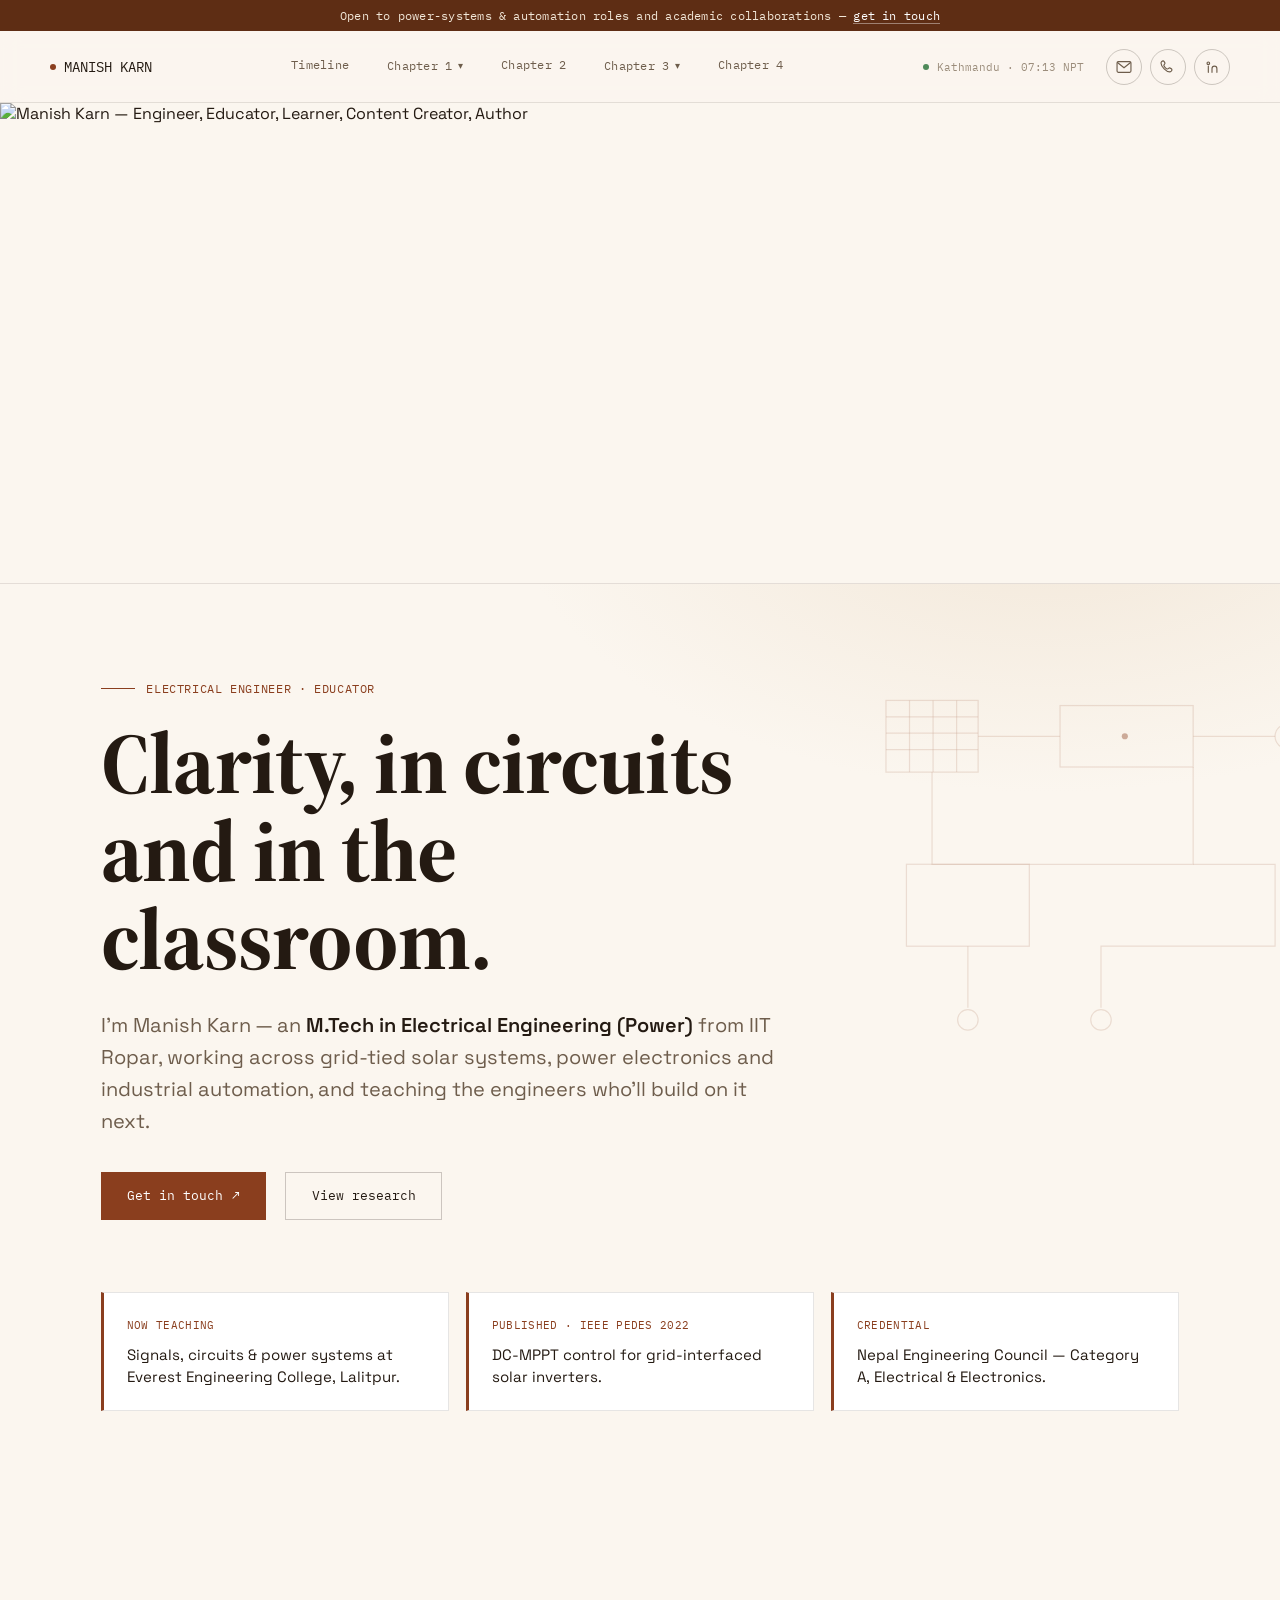
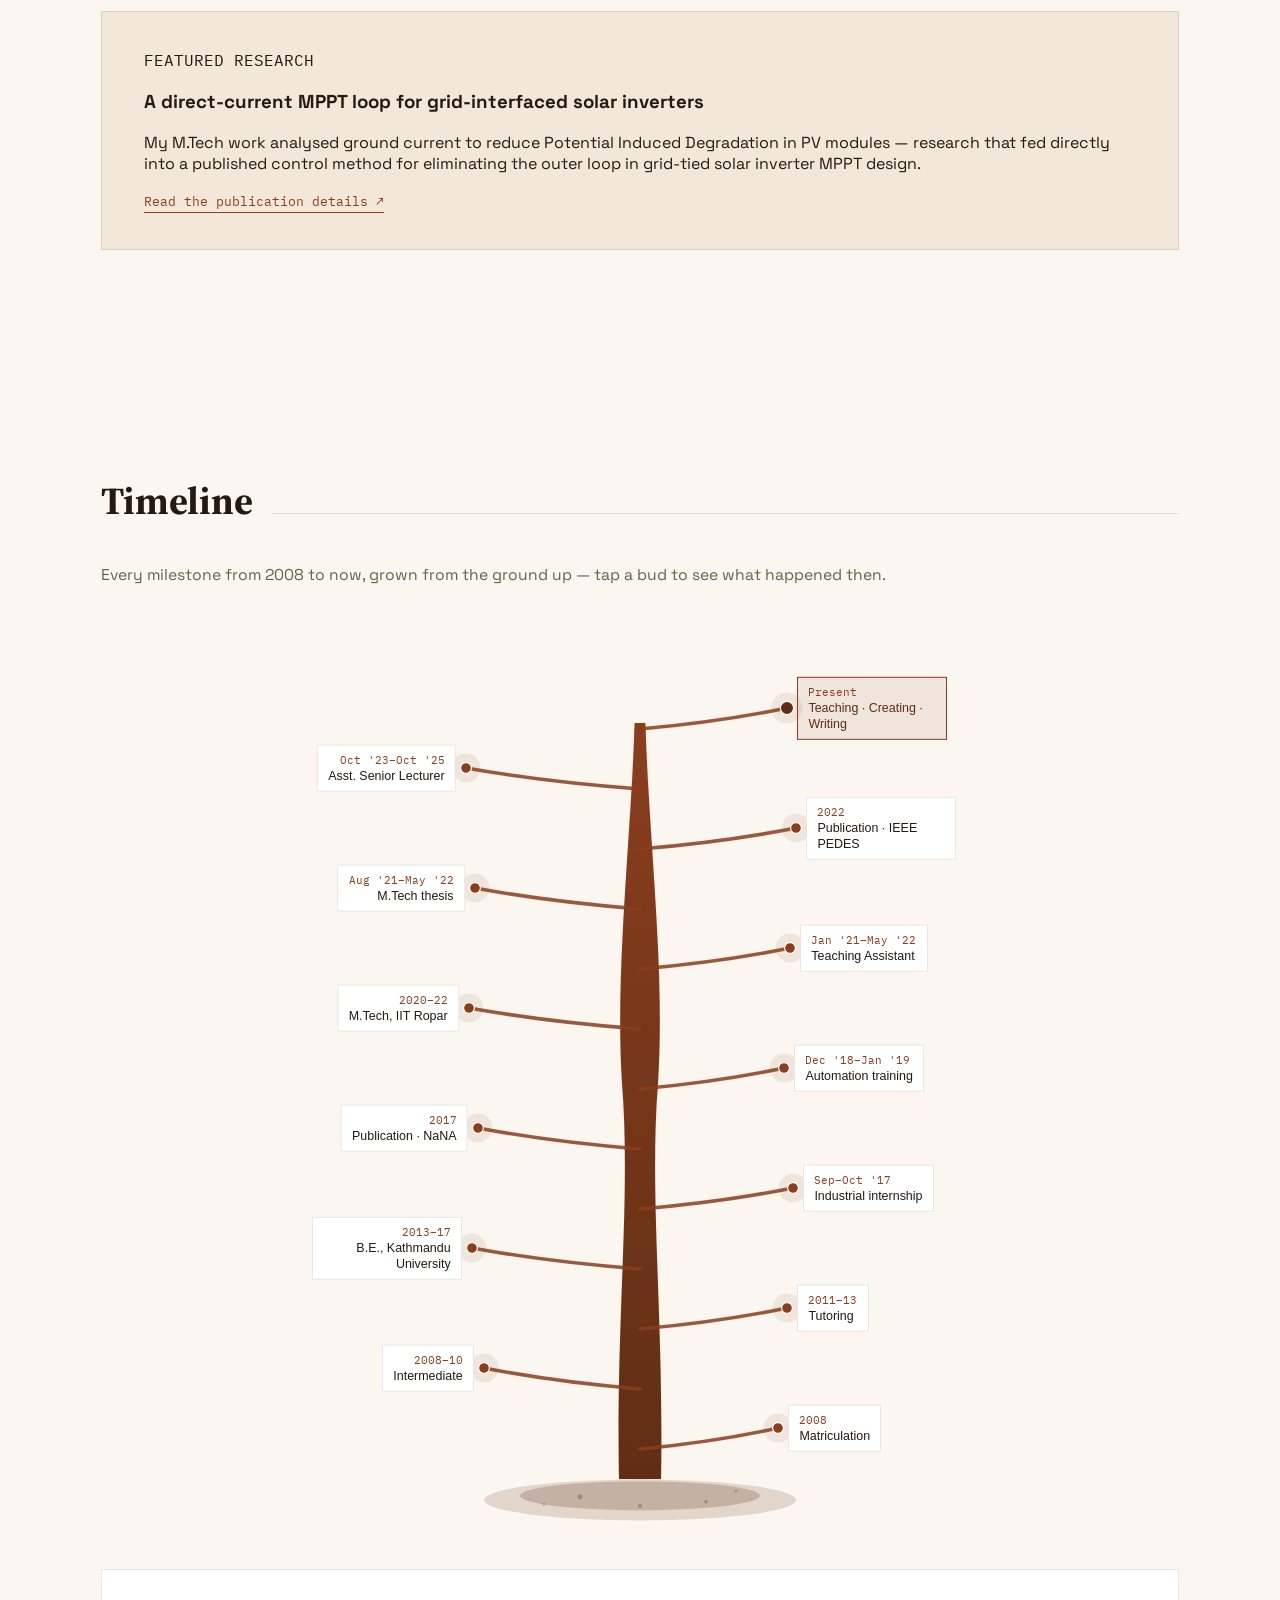
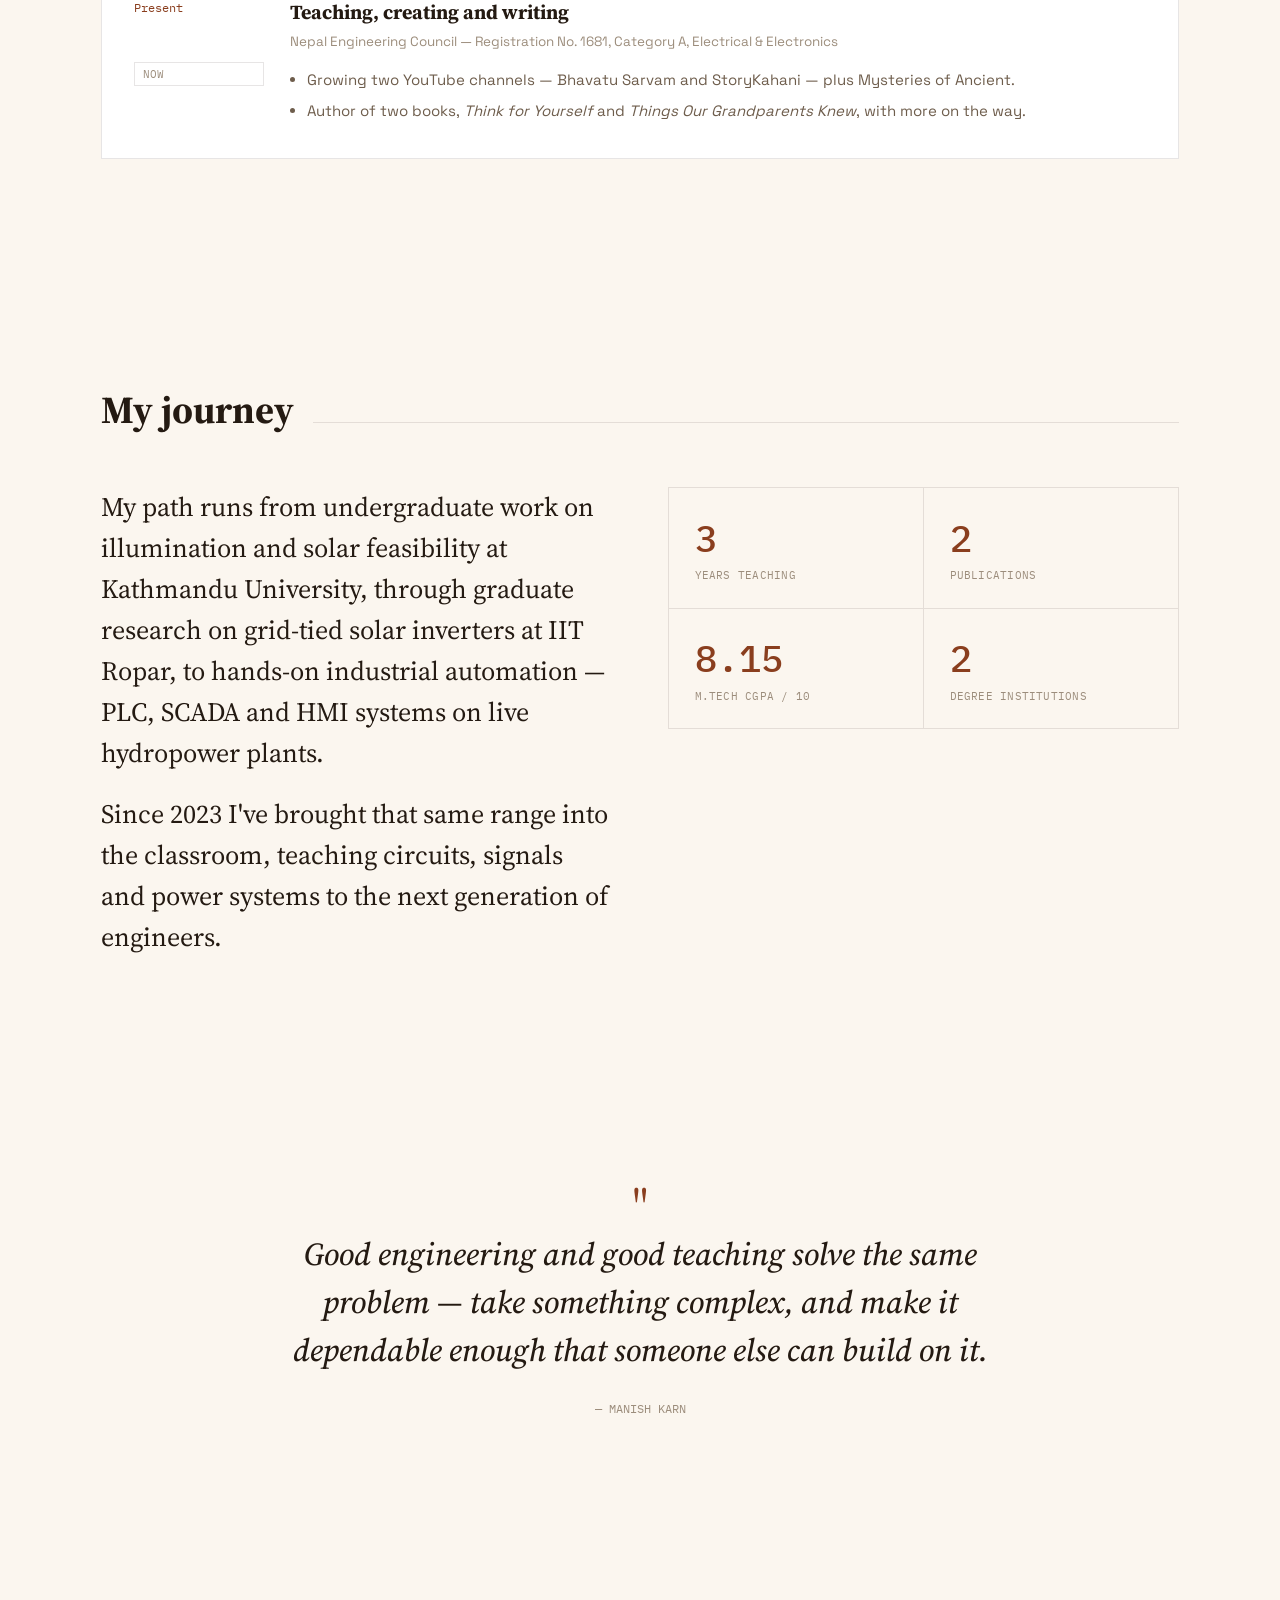
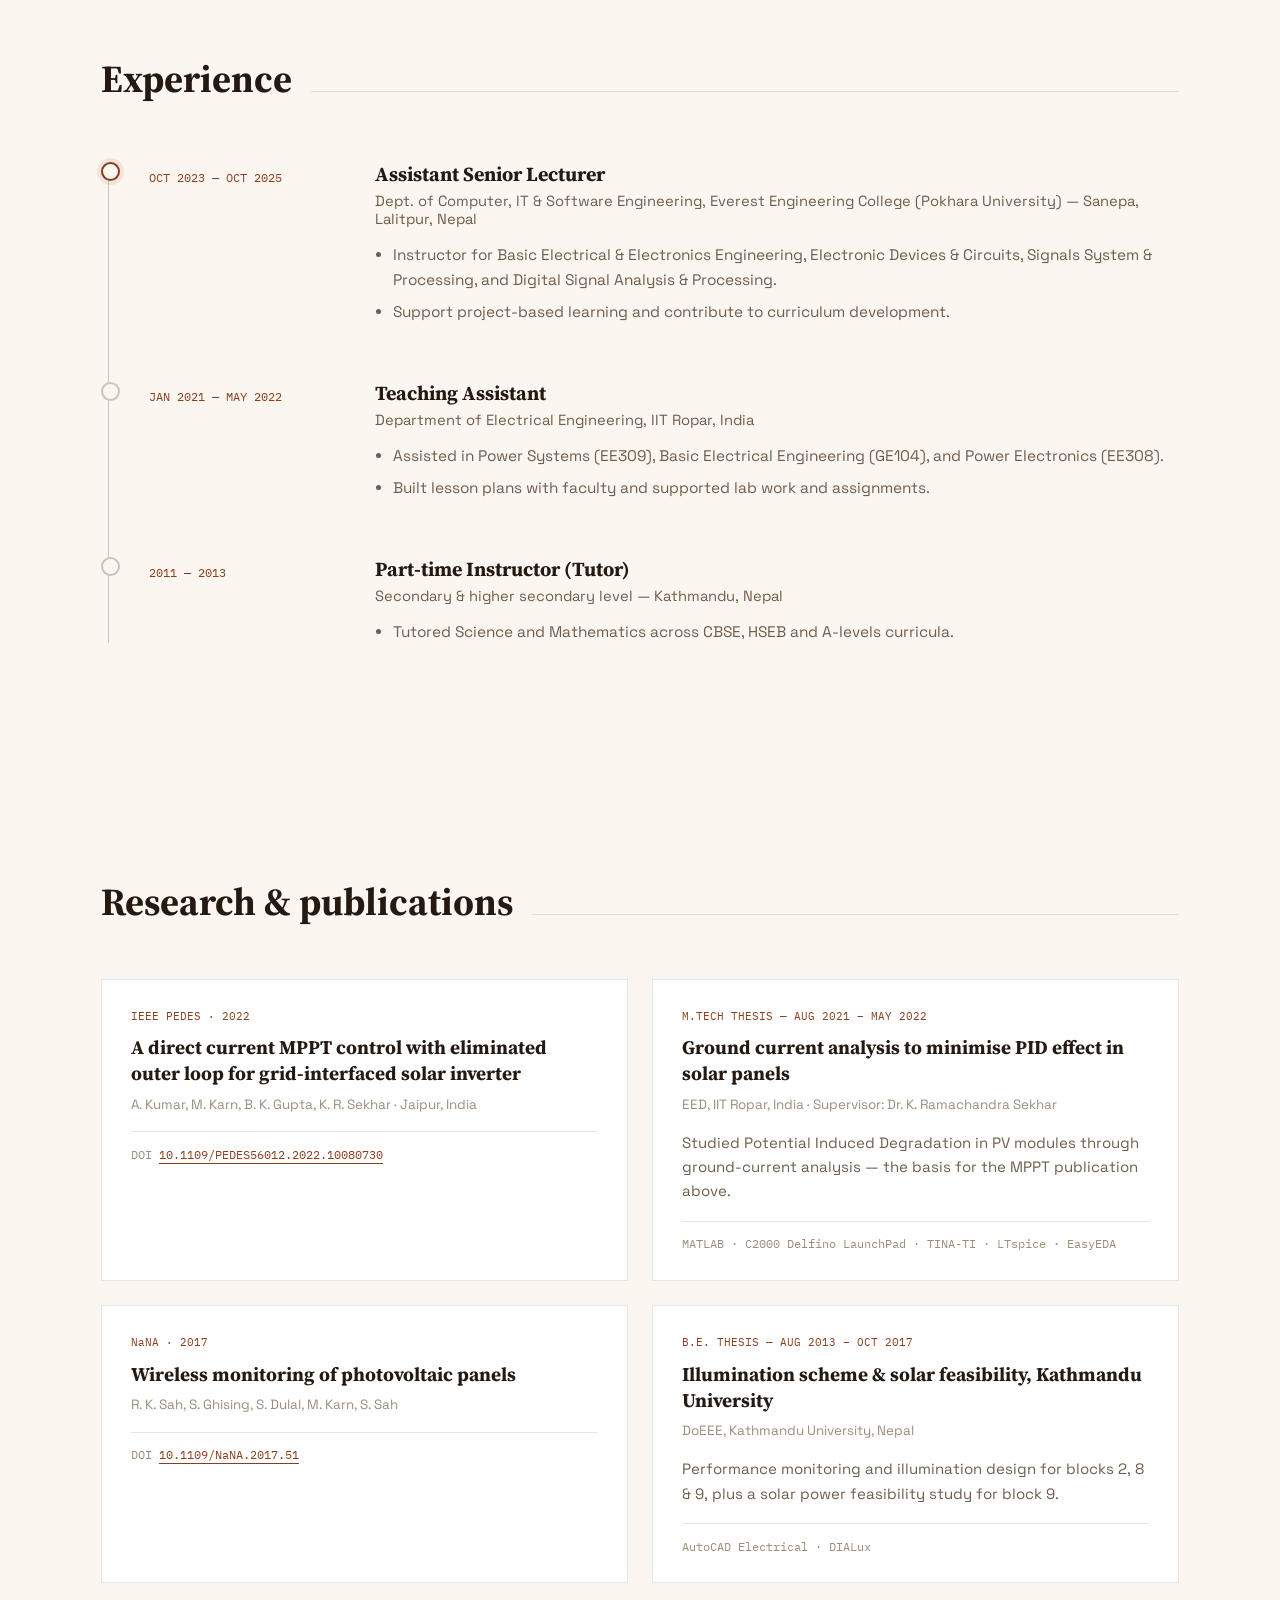
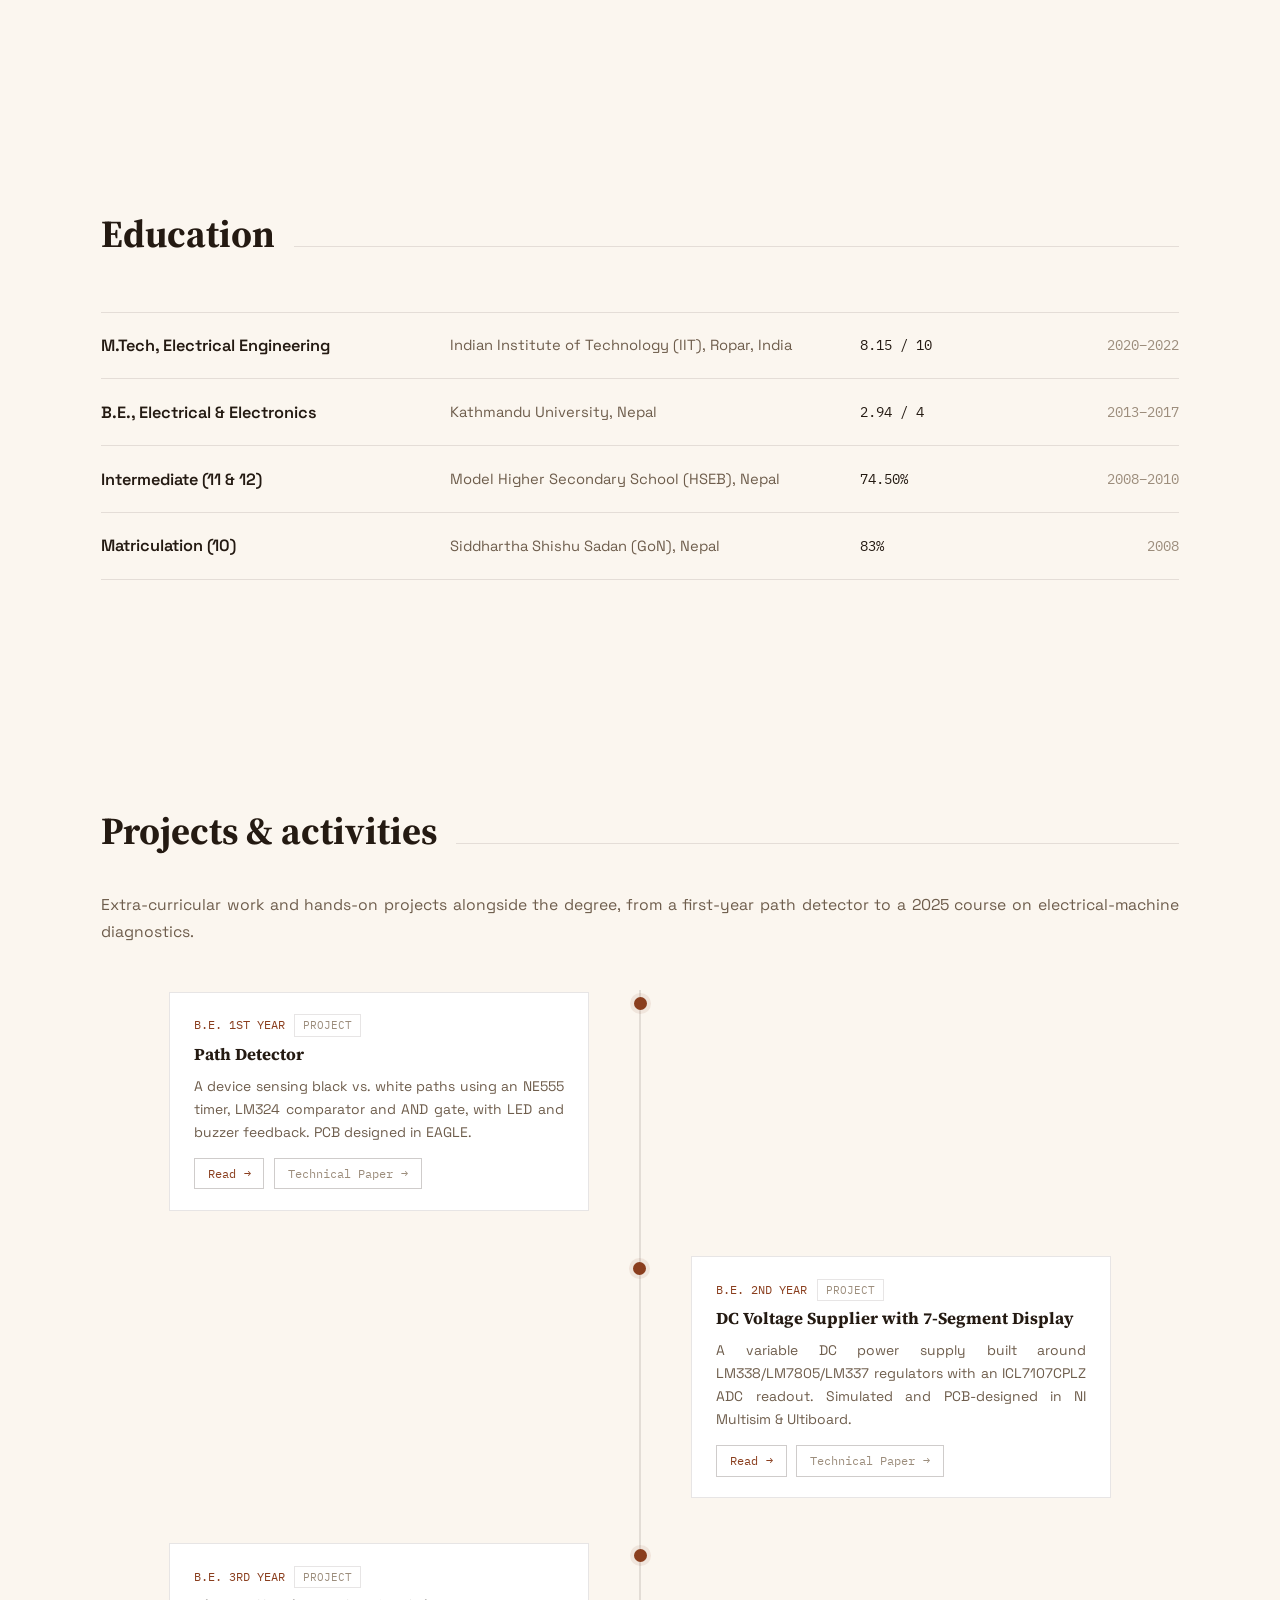
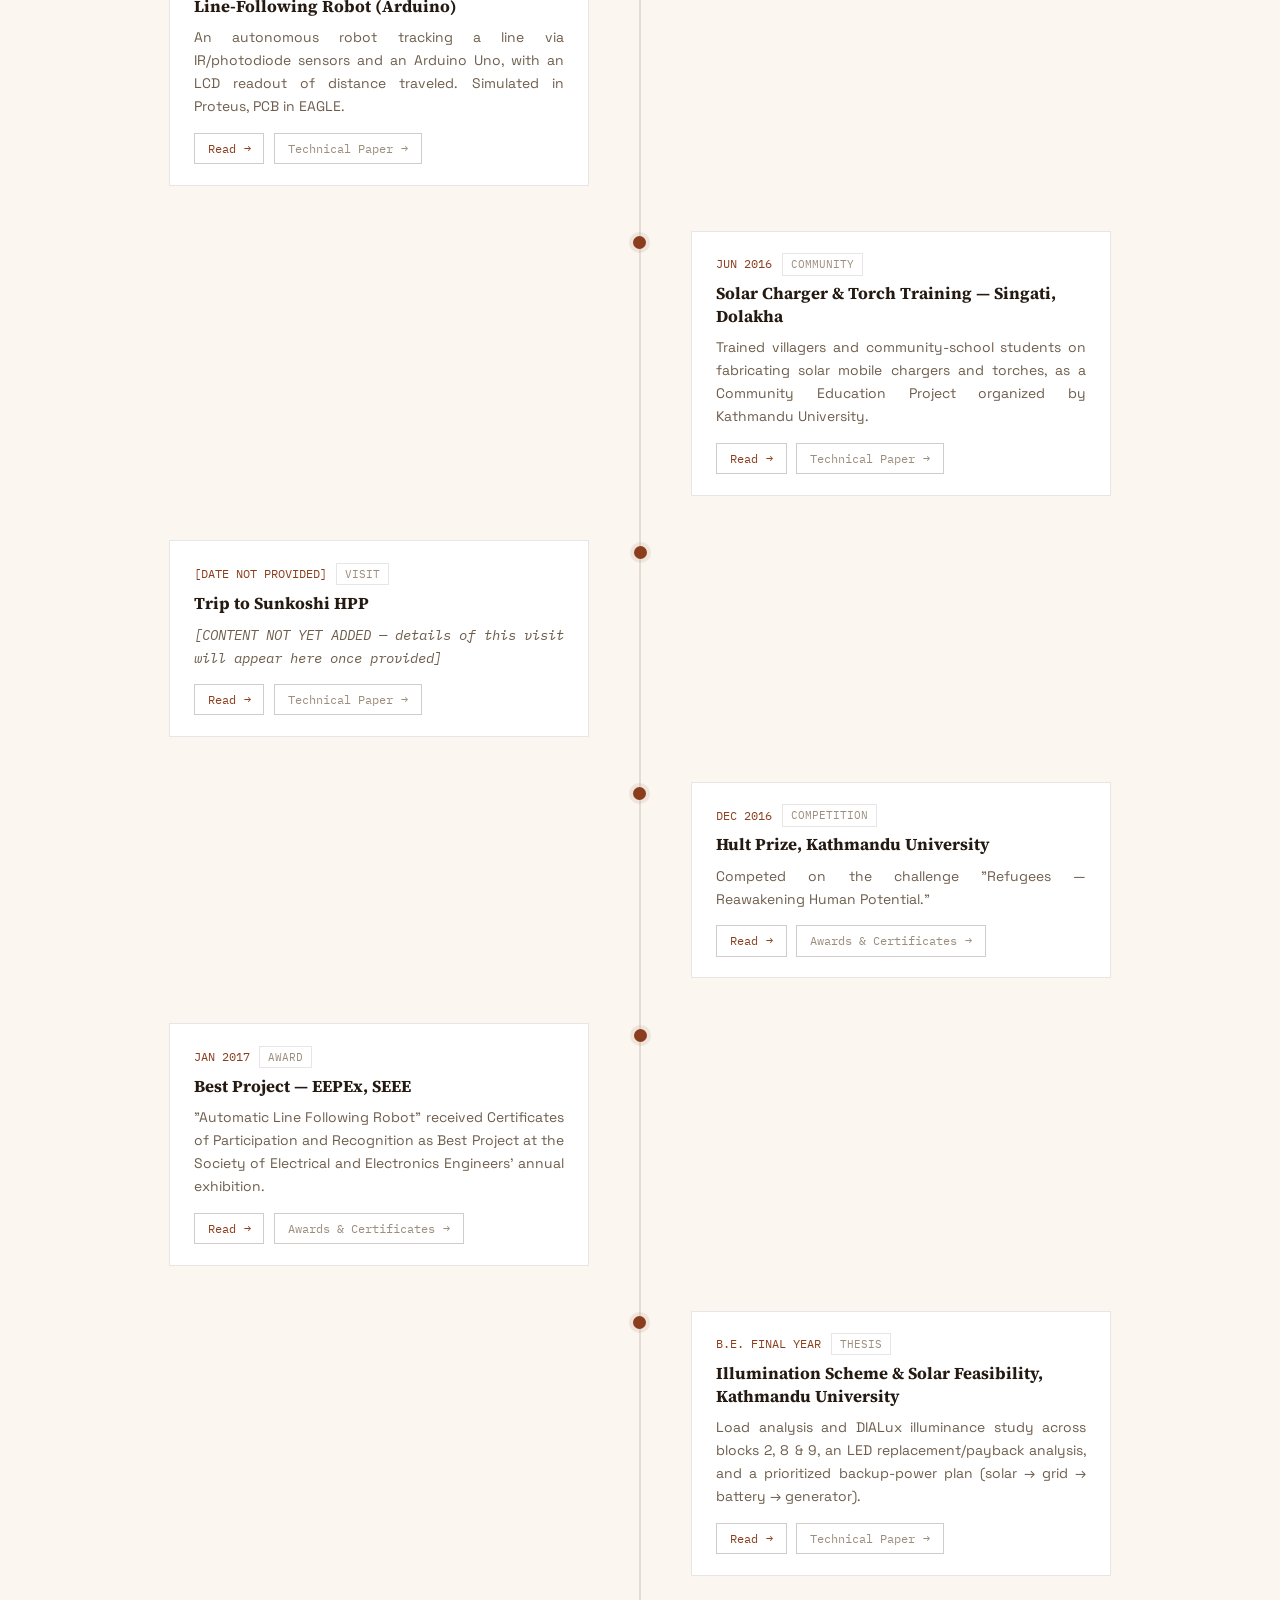
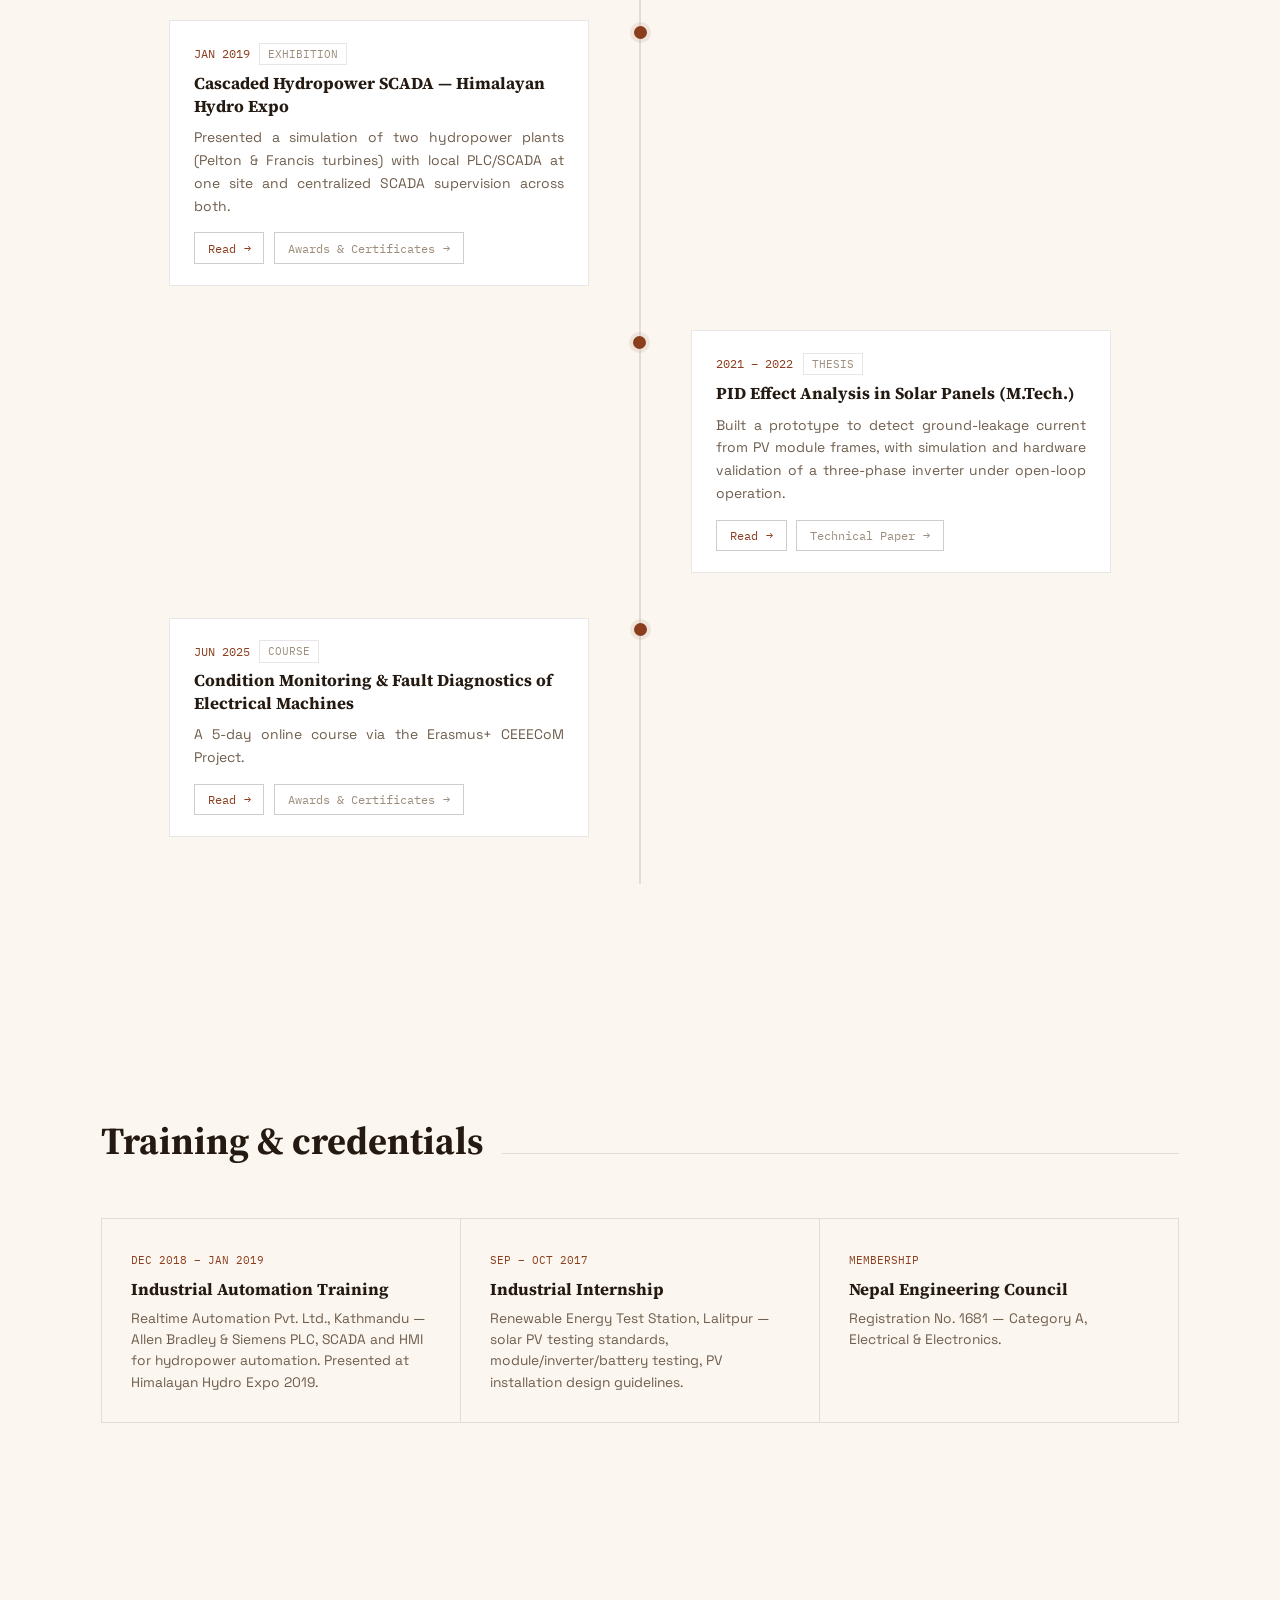
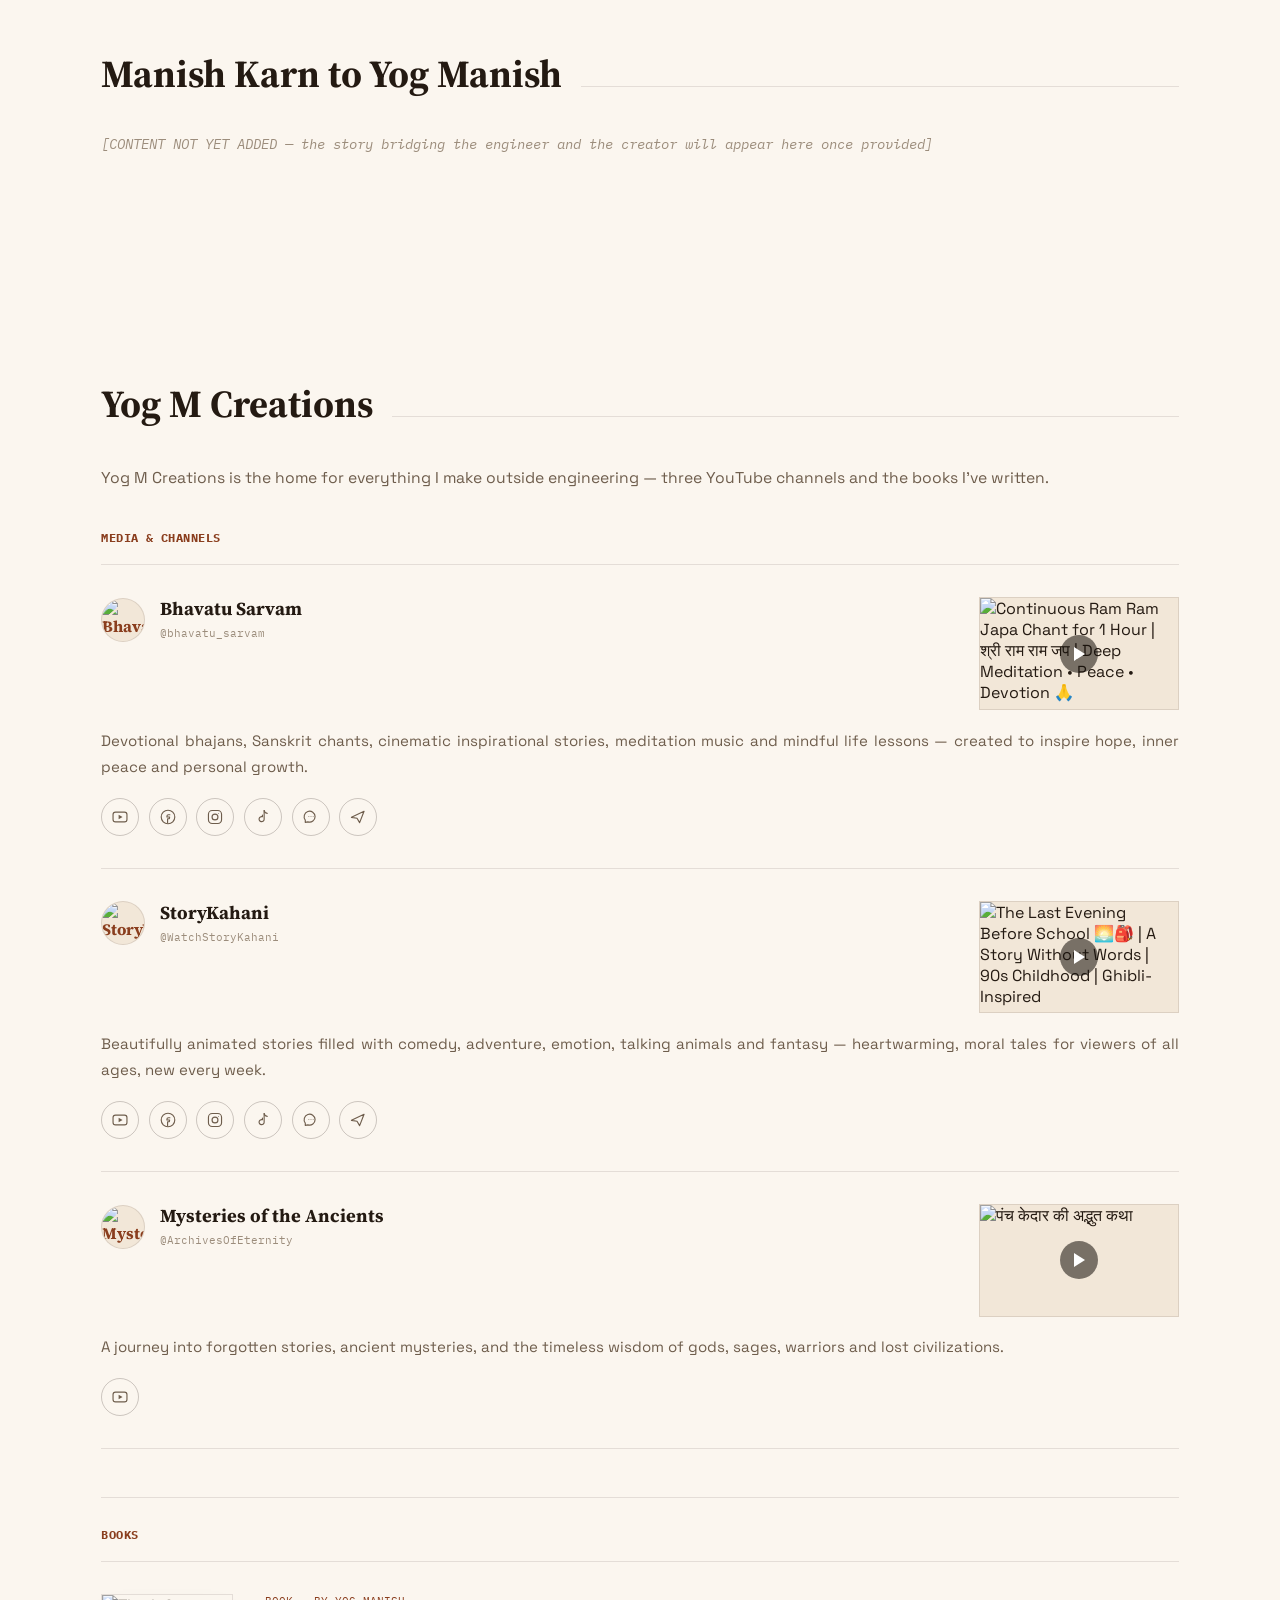
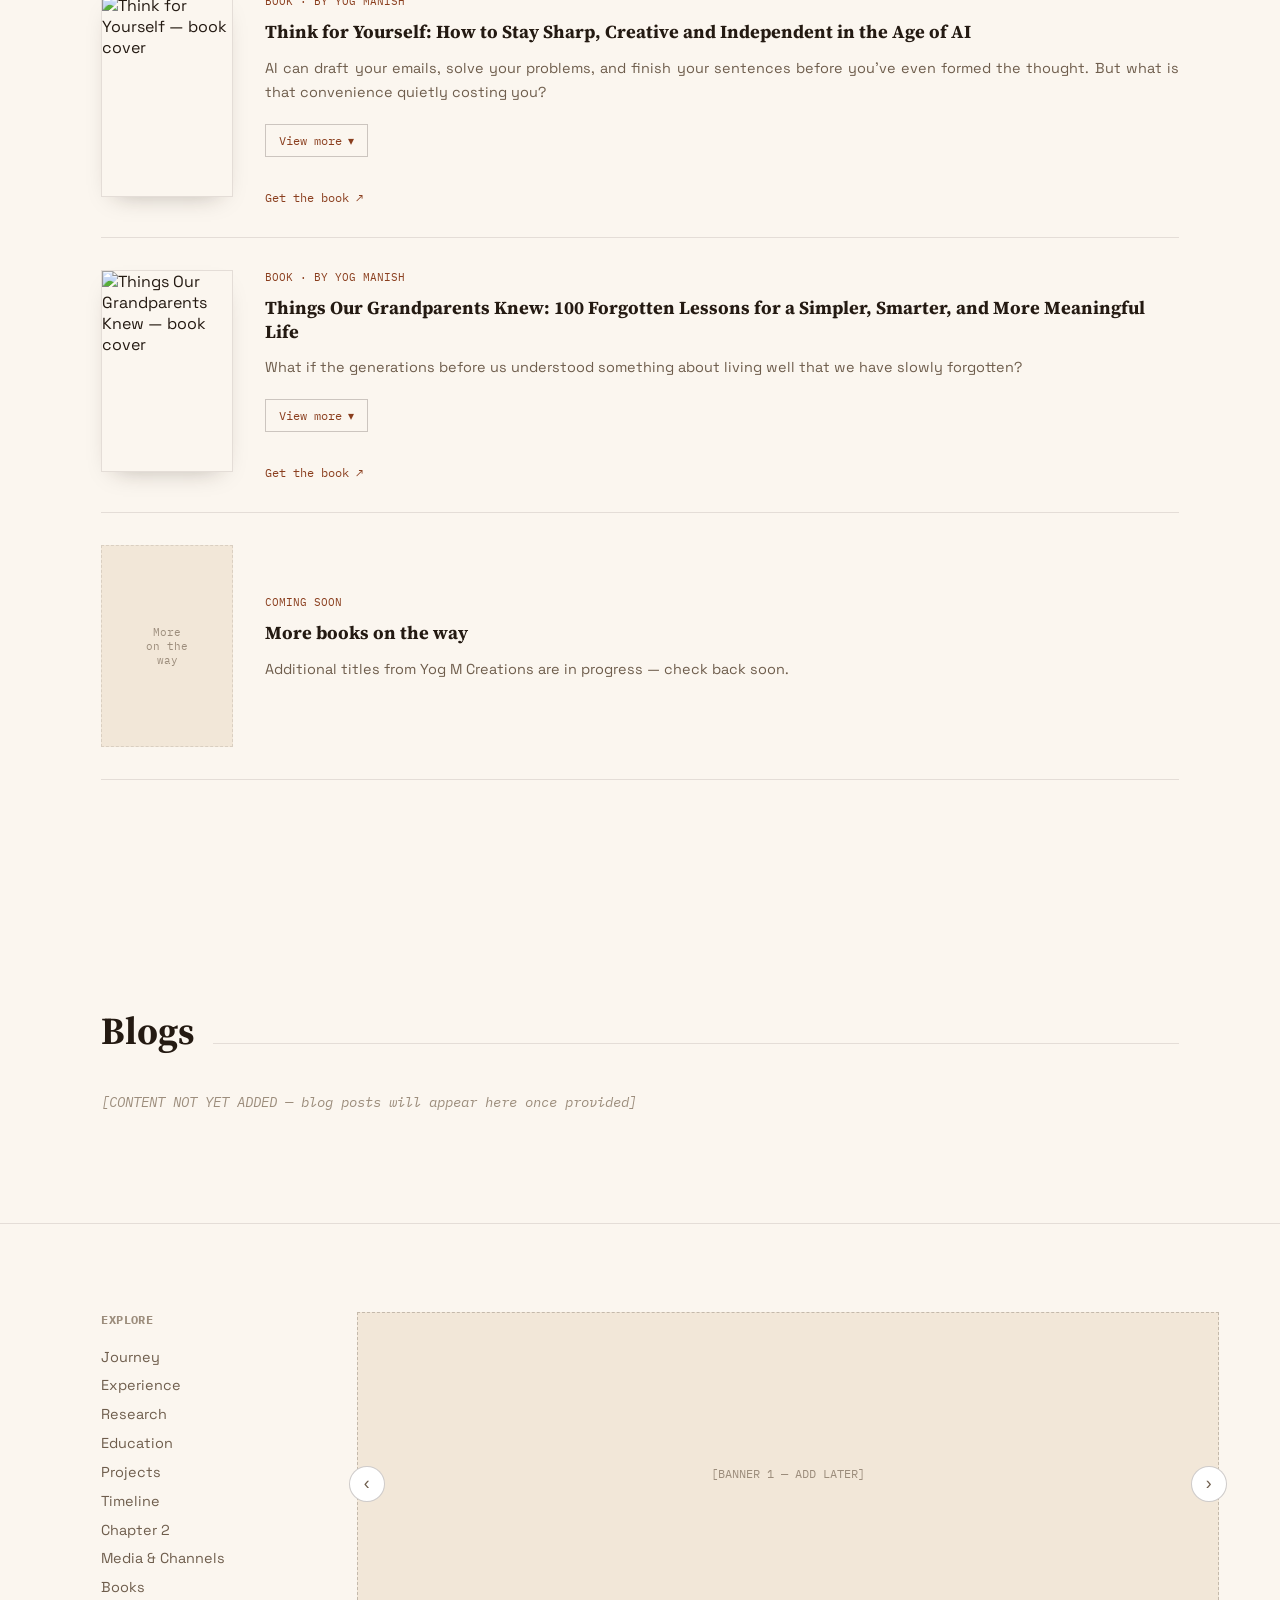
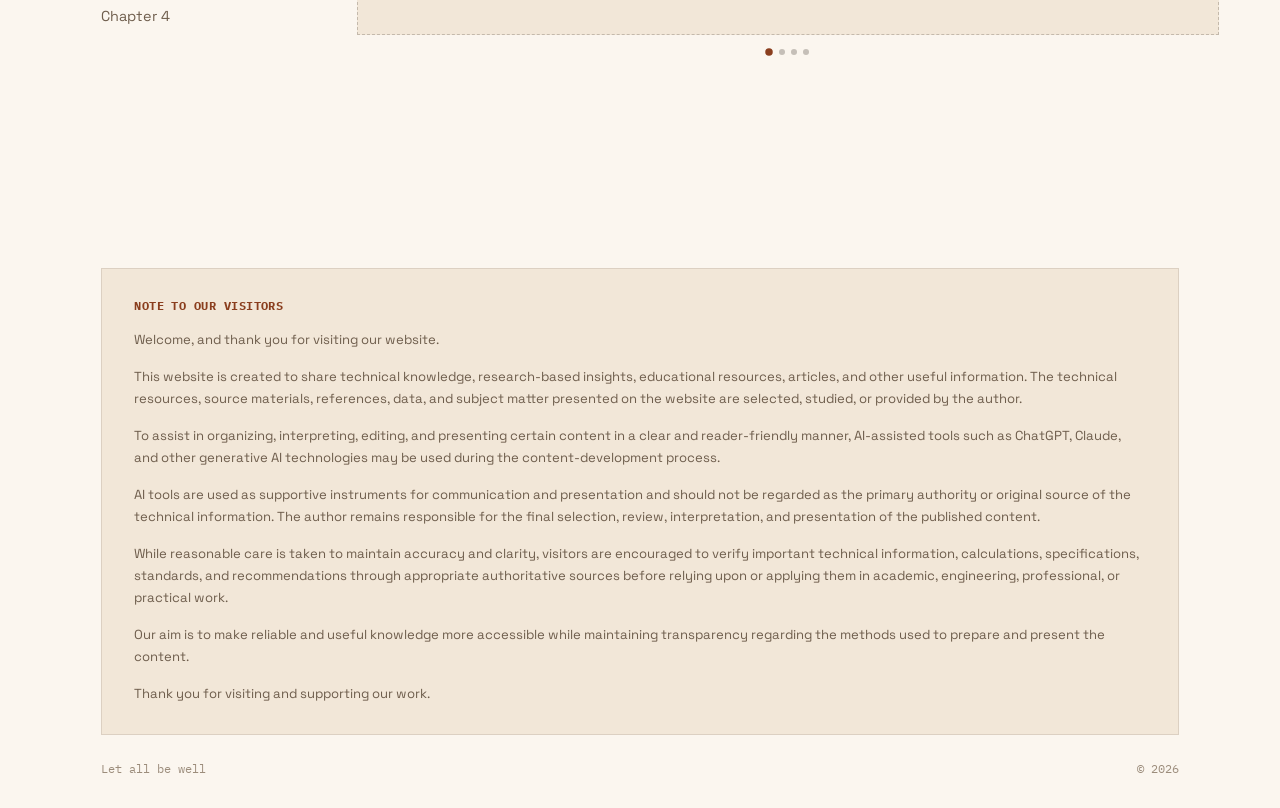
==== commit 94b45230: "Add files via upload" ====
--- a/index.html
+++ b/index.html
@@ -18,47 +18,71 @@
   <div class="wrap nav-inner">
     <a href="#top" class="nav-mark"><span class="dot"></span>MANISH&nbsp;KARN</a>
     <nav class="nav-links" id="navLinks">
-      <div class="nav-drop" id="navDropManish">
-        <button class="nav-drop-btn" aria-expanded="false">Manish Karn <span class="caret">▾</span></button>
+      <a href="#timeline">Timeline</a>
+      <div class="nav-drop" id="navDropCh1">
+        <button class="nav-drop-btn" aria-expanded="false">Chapter 1 <span class="caret">▾</span></button>
         <div class="nav-drop-menu">
           <a href="#journey">Journey</a>
           <a href="#experience">Experience</a>
           <a href="#research">Research</a>
           <a href="#education">Education</a>
-          <a href="#skills">Skills</a>
-        </div>
-      </div>
-      <a href="#timeline">Timeline</a>
-      <div class="nav-drop" id="navDropYogM">
-        <button class="nav-drop-btn" aria-expanded="false">Yog M Creations <span class="caret">▾</span></button>
+          <a href="#projects">Projects</a>
+        </div>
+      </div>
+      <a href="#chapter-2">Chapter 2</a>
+      <div class="nav-drop" id="navDropCh3">
+        <button class="nav-drop-btn" aria-expanded="false">Chapter 3 <span class="caret">▾</span></button>
         <div class="nav-drop-menu">
           <a href="#media-channels">Media &amp; Channels</a>
           <a href="#books-sub">Books</a>
         </div>
       </div>
-      <a href="#contact">Contact</a>
+      <a href="#chapter-4">Chapter 4</a>
     </nav>
     <div class="nav-cta">
       <div class="nav-status"><span class="pulse"></span><span id="localTime">Kathmandu</span></div>
-      <a class="btn-line" href="mailto:manishkrn.mk@gmail.com">Say hello</a>
+      <div class="nav-connect">
+        <button class="connect-icon-btn" data-connect="nav-email" aria-expanded="false" aria-label="Show email address">
+          <svg viewBox="0 0 22 22" fill="none" stroke="currentColor" stroke-width="1.4"><rect x="2.5" y="4.5" width="17" height="13" rx="1.5"/><path d="M3 5.5 11 12l8-6.5" stroke-linecap="round" stroke-linejoin="round"/></svg>
+        </button>
+        <button class="connect-icon-btn" data-connect="nav-phone" aria-expanded="false" aria-label="Show phone number">
+          <svg viewBox="0 0 22 22" fill="none" stroke="currentColor" stroke-width="1.4"><path d="M5 3.5c1 0 2.3 2.1 2.3 3 0 .7-1.4 1.6-1.4 2.3 0 1.6 3 4.6 4.6 4.6.7 0 1.6-1.4 2.3-1.4.9 0 3 1.3 3 2.3 0 1.3-1.4 2.7-2.7 2.7-4 0-10.6-6.6-10.6-10.6C2.3 4.9 3.7 3.5 5 3.5Z" stroke-linecap="round" stroke-linejoin="round"/></svg>
+        </button>
+        <button class="connect-icon-btn" data-connect="nav-linkedin" aria-expanded="false" aria-label="Show LinkedIn profile">
+          <svg viewBox="0 0 22 22" fill="none" stroke="currentColor" stroke-width="1.4"><circle cx="6.5" cy="6.5" r="1.6"/><path d="M6.5 10v7.5M11 17.5V13c0-1.7 1.3-3 3-3s3 1.3 3 3v4.5" stroke-linecap="round" stroke-linejoin="round"/></svg>
+        </button>
+      </div>
       <button class="burger" id="burgerBtn" aria-label="Open menu"><span></span><span></span><span></span></button>
     </div>
+  </div>
+  <div class="nav-connect-details wrap">
+    <div class="connect-detail" id="connect-nav-email" hidden><a href="mailto:manishkrn.mk@gmail.com">manishkrn.mk@gmail.com</a></div>
+    <div class="connect-detail" id="connect-nav-phone" hidden><a href="tel:+9779844138539">+977 9844138539</a></div>
+    <div class="connect-detail" id="connect-nav-linkedin" hidden><a href="https://www.linkedin.com/in/manish-karn-3b166b70" target="_blank" rel="noopener">linkedin.com/in/manish-karn-3b166b70</a></div>
   </div>
 </header>
 
 <div class="mobile-menu" id="mobileMenu">
   <button class="mobile-close" id="mobileClose" aria-label="Close menu">&times;</button>
-  <div class="mm-group-label">MANISH KARN</div>
+  <a href="#timeline">Timeline</a>
+  <div class="mm-group-label">CHAPTER 1</div>
   <a class="mm-sub" href="#journey">Journey</a>
   <a class="mm-sub" href="#experience">Experience</a>
   <a class="mm-sub" href="#research">Research</a>
   <a class="mm-sub" href="#education">Education</a>
-  <a class="mm-sub" href="#skills">Skills</a>
-  <a href="#timeline">Timeline</a>
-  <div class="mm-group-label">YOG M CREATIONS</div>
+  <a class="mm-sub" href="#projects">Projects</a>
+  <a href="#chapter-2">Chapter 2</a>
+  <div class="mm-group-label">CHAPTER 3</div>
   <a class="mm-sub" href="#media-channels">Media &amp; Channels</a>
   <a class="mm-sub" href="#books-sub">Books</a>
-  <a href="#contact">Contact</a>
+  <a href="#chapter-4">Chapter 4</a>
+</div>
+
+<div class="site-banner" id="siteBanner">
+  <div class="banner-track" id="bannerTrack">
+    <img class="banner-slide active" src="images/banner-manish-karn-1.jpg" alt="Manish Karn — Engineer, Educator, Learner, Content Creator, Author">
+  </div>
+  <div class="banner-dots" id="bannerDots"></div>
 </div>
 
 <main id="top">
@@ -100,23 +124,18 @@
   <section id="featured">
     <div class="wrap">
       <div class="featured reveal">
-        <div class="feat-grid">
-          <div class="feat-index">01</div>
-          <div class="feat-body">
-            <span class="tag mono">FEATURED RESEARCH</span>
-            <h3>A direct-current MPPT loop for grid-interfaced solar inverters</h3>
-            <p>My M.Tech work analysed ground current to reduce Potential Induced Degradation in PV modules — research that fed directly into a published control method for eliminating the outer loop in grid-tied solar inverter MPPT design.</p>
-            <a class="feat-link" href="#research">Read the publication details ↗</a>
-          </div>
-        </div>
+        <span class="tag mono">FEATURED RESEARCH</span>
+        <h3>A direct-current MPPT loop for grid-interfaced solar inverters</h3>
+        <p>My M.Tech work analysed ground current to reduce Potential Induced Degradation in PV modules — research that fed directly into a published control method for eliminating the outer loop in grid-tied solar inverter MPPT design.</p>
+        <a class="feat-link" href="#research">Read the publication details ↗</a>
       </div>
     </div>
   </section>
 
   <section id="timeline">
     <div class="wrap">
-      <div class="sec-head reveal"><span class="sec-index">02</span><h2 class="sec-title">Timeline</h2><span class="sec-rule"></span></div>
-      <p class="reveal" style="color:var(--ink-dim); font-size:0.98rem; max-width:60ch; margin:-1rem 0 2.4rem; line-height:1.6;">Every milestone from 2008 to now, grown from the ground up — tap a bud to see what happened then.</p>
+      <div class="sec-head reveal"><h2 class="sec-title">Timeline</h2><span class="sec-rule"></span></div>
+      <p class="reveal" style="color:var(--ink-dim); font-size:0.98rem; margin:-1rem 0 2.4rem; line-height:1.7; text-align:justify; text-justify:inter-word;">Every milestone from 2008 to now, grown from the ground up — tap a bud to see what happened then.</p>
 
       <div class="tree-wrap reveal" id="treeWrap">
         <svg class="tree-soil-svg" viewBox="0 0 1200 1500" preserveAspectRatio="none" aria-hidden="true">
@@ -204,12 +223,12 @@
           <template id="tl-2"><span class="tp-date">2011 — 2013</span><span class="tp-tag">EXPERIENCE</span><div class="tl-panel-body"><h3>Part-time Instructor (Tutor)</h3><p class="tp-org">Secondary &amp; higher secondary level, Kathmandu, Nepal</p><p>Tutored Science and Mathematics across CBSE, HSEB and A-levels curricula.</p></div></template>
           <template id="tl-3"><span class="tp-date">2013 — 2017</span><span class="tp-tag">EDUCATION</span><div class="tl-panel-body"><h3>B.E., Electrical &amp; Electronics Engineering</h3><p class="tp-org">Kathmandu University, Nepal · CGPA 2.94 / 4</p><ul><li>B.E. Thesis (Aug 2013 – Oct 2017): performance monitoring &amp; illumination design for blocks 2, 8 &amp; 9, plus a solar power feasibility study for block 9.</li></ul><p class="tp-extra">AutoCAD Electrical · DIALux</p></div></template>
           <template id="tl-4"><span class="tp-date">Sep — Oct 2017</span><span class="tp-tag">TRAINING</span><div class="tl-panel-body"><h3>Industrial Internship</h3><p class="tp-org">Renewable Energy Test Station, Lalitpur, Nepal</p><p>Solar PV testing standards and procedures — modules, charge controllers, batteries, inverters, ICS — plus basic PV installation design guidelines.</p></div></template>
-          <template id="tl-5"><span class="tp-date">2017</span><span class="tp-tag">PUBLICATION</span><div class="tl-panel-body"><h3>Wireless Monitoring of Photovoltaic Panels</h3><p class="tp-org">R. K. Sah, S. Ghising, S. Dulal, M. Karn, S. Sah</p><p>Presented at the International Conference on Networking and Network Applications (NaNA), 2017.</p><p class="tp-extra">DOI 10.1109/NaNA.2017.51</p></div></template>
+          <template id="tl-5"><span class="tp-date">2017</span><span class="tp-tag">PUBLICATION</span><div class="tl-panel-body"><h3>Wireless Monitoring of Photovoltaic Panels</h3><p class="tp-org">R. K. Sah, S. Ghising, S. Dulal, M. Karn, S. Sah</p><p>Presented at the International Conference on Networking and Network Applications (NaNA), 2017.</p><p class="tp-extra">DOI <a href="https://doi.org/10.1109/NaNA.2017.51" target="_blank" rel="noopener">10.1109/NaNA.2017.51</a></p></div></template>
           <template id="tl-6"><span class="tp-date">Dec 2018 — Jan 2019</span><span class="tp-tag">TRAINING</span><div class="tl-panel-body"><h3>Industrial Automation Training</h3><p class="tp-org">Realtime Automation Pvt. Ltd., Kathmandu, Nepal</p><p>Hands-on Allen Bradley &amp; Siemens PLC, SCADA and HMI for hydropower automation. Presented "Remote monitoring and centralized SCADA in cascaded hydropower plant" at Himalayan Hydro Expo 2019.</p></div></template>
           <template id="tl-7"><span class="tp-date">2020 — 2022</span><span class="tp-tag">EDUCATION</span><div class="tl-panel-body"><h3>M.Tech, Electrical Engineering (Power)</h3><p class="tp-org">Indian Institute of Technology (IIT), Ropar, India · CGPA 8.15 / 10</p></div></template>
           <template id="tl-8"><span class="tp-date">Jan 2021 — May 2022</span><span class="tp-tag">EXPERIENCE</span><div class="tl-panel-body"><h3>Teaching Assistant</h3><p class="tp-org">Department of Electrical Engineering, IIT Ropar, India</p><ul><li>Assisted in Power Systems (EE309), Basic Electrical Engineering (GE104), and Power Electronics (EE308).</li><li>Built lesson plans with faculty and supported lab work and assignments.</li></ul></div></template>
           <template id="tl-9"><span class="tp-date">Aug 2021 — May 2022</span><span class="tp-tag">RESEARCH</span><div class="tl-panel-body"><h3>M.Tech Thesis — Ground current analysis to minimise PID effect in solar panels</h3><p class="tp-org">EED, IIT Ropar, India · Supervisor: Dr. K. Ramachandra Sekhar</p><p>Basis for the MPPT publication below.</p><p class="tp-extra">MATLAB · C2000 Delfino LaunchPad · TINA-TI · LTspice · EasyEDA</p></div></template>
-          <template id="tl-10"><span class="tp-date">2022</span><span class="tp-tag">PUBLICATION</span><div class="tl-panel-body"><h3>A Direct Current MPPT Control with Eliminated Outer Loop for Grid-Interfaced Solar Inverter</h3><p class="tp-org">A. Kumar, M. Karn, B. K. Gupta, K. R. Sekhar · IEEE PEDES, Jaipur, India</p><p class="tp-extra">DOI 10.1109/PEDES56012.2022.10080730</p></div></template>
+          <template id="tl-10"><span class="tp-date">2022</span><span class="tp-tag">PUBLICATION</span><div class="tl-panel-body"><h3>A Direct Current MPPT Control with Eliminated Outer Loop for Grid-Interfaced Solar Inverter</h3><p class="tp-org">A. Kumar, M. Karn, B. K. Gupta, K. R. Sekhar · IEEE PEDES, Jaipur, India</p><p class="tp-extra">DOI <a href="https://doi.org/10.1109/PEDES56012.2022.10080730" target="_blank" rel="noopener">10.1109/PEDES56012.2022.10080730</a></p></div></template>
           <template id="tl-11"><span class="tp-date">Oct 2023 — Oct 2025</span><span class="tp-tag">EXPERIENCE</span><div class="tl-panel-body"><h3>Assistant Senior Lecturer</h3><p class="tp-org">Dept. of Computer, IT &amp; Software Engineering, Everest Engineering College (Pokhara University), Lalitpur, Nepal</p><ul><li>Instructor for Basic Electrical &amp; Electronics Engineering, Electronic Devices &amp; Circuits, Signals System &amp; Processing, and Digital Signal Analysis &amp; Processing.</li><li>Support project-based learning and contribute to curriculum development.</li></ul></div></template>
           <template id="tl-12"><span class="tp-date">Present</span><span class="tp-tag">NOW</span><div class="tl-panel-body"><h3>Teaching, creating and writing</h3><p class="tp-org">Nepal Engineering Council — Registration No. 1681, Category A, Electrical &amp; Electronics</p><ul><li>Growing two YouTube channels — Bhavatu Sarvam and StoryKahani — plus Mysteries of Ancient.</li><li>Author of two books, <em>Think for Yourself</em> and <em>Things Our Grandparents Knew</em>, with more on the way.</li></ul></div></template>
     </div>
@@ -217,7 +236,7 @@
 
   <section id="journey">
     <div class="wrap">
-      <div class="sec-head reveal"><span class="sec-index">03</span><h2 class="sec-title">My journey</h2><span class="sec-rule"></span></div>
+      <div class="sec-head reveal"><h2 class="sec-title">My journey</h2><span class="sec-rule"></span></div>
       <div class="journey-grid reveal">
         <div class="journey-copy">
           <p>My path runs from undergraduate work on illumination and solar feasibility at Kathmandu University, through graduate research on grid-tied solar inverters at IIT Ropar, to hands-on industrial automation — PLC, SCADA and HMI systems on live hydropower plants.</p>
@@ -245,7 +264,7 @@
 
   <section id="experience">
     <div class="wrap">
-      <div class="sec-head reveal"><span class="sec-index">04</span><h2 class="sec-title">Experience</h2><span class="sec-rule"></span></div>
+      <div class="sec-head reveal"><h2 class="sec-title">Experience</h2><span class="sec-rule"></span></div>
       <div class="timeline reveal">
         <div class="tl-item current">
           <div class="tl-grid">
@@ -289,14 +308,26 @@
 
   <section id="research">
     <div class="wrap">
-      <div class="sec-head reveal"><span class="sec-index">05</span><h2 class="sec-title">Research &amp; publications</h2><span class="sec-rule"></span></div>
+      <div class="sec-head reveal"><h2 class="sec-title">Research &amp; publications</h2><span class="sec-rule"></span></div>
       <div class="card-grid reveal">
+        <div class="r-card">
+          <span class="tag">IEEE PEDES · 2022</span>
+          <h3>A direct current MPPT control with eliminated outer loop for grid-interfaced solar inverter</h3>
+          <p class="org">A. Kumar, M. Karn, B. K. Gupta, K. R. Sekhar · Jaipur, India</p>
+          <div class="doi">DOI <a href="https://doi.org/10.1109/PEDES56012.2022.10080730" target="_blank" rel="noopener">10.1109/PEDES56012.2022.10080730</a></div>
+        </div>
         <div class="r-card">
           <span class="tag">M.TECH THESIS — AUG 2021 – MAY 2022</span>
           <h3>Ground current analysis to minimise PID effect in solar panels</h3>
           <p class="org">EED, IIT Ropar, India · Supervisor: Dr. K. Ramachandra Sekhar</p>
-          <p>Studied Potential Induced Degradation in PV modules through ground-current analysis — the basis for the MPPT publication below.</p>
+          <p>Studied Potential Induced Degradation in PV modules through ground-current analysis — the basis for the MPPT publication above.</p>
           <div class="tools">MATLAB · C2000 Delfino LaunchPad · TINA-TI · LTspice · EasyEDA</div>
+        </div>
+        <div class="r-card">
+          <span class="tag">NaNA · 2017</span>
+          <h3>Wireless monitoring of photovoltaic panels</h3>
+          <p class="org">R. K. Sah, S. Ghising, S. Dulal, M. Karn, S. Sah</p>
+          <div class="doi">DOI <a href="https://doi.org/10.1109/NaNA.2017.51" target="_blank" rel="noopener">10.1109/NaNA.2017.51</a></div>
         </div>
         <div class="r-card">
           <span class="tag">B.E. THESIS — AUG 2013 – OCT 2017</span>
@@ -305,25 +336,13 @@
           <p>Performance monitoring and illumination design for blocks 2, 8 &amp; 9, plus a solar power feasibility study for block 9.</p>
           <div class="tools">AutoCAD Electrical · DIALux</div>
         </div>
-        <div class="r-card">
-          <span class="tag">IEEE PEDES · 2022</span>
-          <h3>A direct current MPPT control with eliminated outer loop for grid-interfaced solar inverter</h3>
-          <p class="org">A. Kumar, M. Karn, B. K. Gupta, K. R. Sekhar · Jaipur, India</p>
-          <div class="doi">DOI 10.1109/PEDES56012.2022.10080730</div>
-        </div>
-        <div class="r-card">
-          <span class="tag">NaNA · 2017</span>
-          <h3>Wireless monitoring of photovoltaic panels</h3>
-          <p class="org">R. K. Sah, S. Ghising, S. Dulal, M. Karn, S. Sah</p>
-          <div class="doi">DOI 10.1109/NaNA.2017.51</div>
-        </div>
       </div>
     </div>
   </section>
 
   <section id="education">
     <div class="wrap">
-      <div class="sec-head reveal"><span class="sec-index">06</span><h2 class="sec-title">Education</h2><span class="sec-rule"></span></div>
+      <div class="sec-head reveal"><h2 class="sec-title">Education</h2><span class="sec-rule"></span></div>
       <div class="reveal">
         <div class="edu-row"><div class="deg">M.Tech, Electrical Engineering</div><div class="inst">Indian Institute of Technology (IIT), Ropar, India</div><div class="num">8.15 / 10</div><div class="yr">2020–2022</div></div>
         <div class="edu-row"><div class="deg">B.E., Electrical &amp; Electronics</div><div class="inst">Kathmandu University, Nepal</div><div class="num">2.94 / 4</div><div class="yr">2013–2017</div></div>
@@ -333,30 +352,212 @@
     </div>
   </section>
 
-  <section id="skills">
-    <div class="wrap">
-      <div class="sec-head reveal"><span class="sec-index">07</span><h2 class="sec-title">Topics &amp; tools</h2><span class="sec-rule"></span></div>
-      <div class="topics-grid reveal">
-        <div class="topic-col">
-          <h3>SOFTWARE &amp; TOOLS</h3>
-          <div class="chip-row">
-            <span class="chip">MATLAB</span><span class="chip">PSCAD</span><span class="chip">PowerWorld</span>
-            <span class="chip">TINA-TI</span><span class="chip">LTspice</span><span class="chip">EasyEDA</span>
-            <span class="chip">DIALux</span><span class="chip">AutoCAD Electrical</span><span class="chip">Arduino IDE</span>
-            <span class="chip">EagleCAD</span><span class="chip">Multisim</span><span class="chip">Proteus</span>
-            <span class="chip">LaTeX</span><span class="chip">MS Office</span>
-          </div>
-        </div>
-        <div class="topic-col">
-          <h3>PROGRAMMING</h3>
-          <div class="chip-row"><span class="chip">C</span><span class="chip">C++ (basic)</span></div>
-        </div>
-        <div class="topic-col">
-          <h3>HARDWARE</h3>
-          <div class="chip-row">
-            <span class="chip">C2000 Delfino LaunchPad</span>
-            <span class="chip">Allen Bradley PLC</span>
-            <span class="chip">Siemens PLC</span>
+  <section id="projects">
+    <div class="wrap">
+      <div class="sec-head reveal"><h2 class="sec-title">Projects &amp; activities</h2><span class="sec-rule"></span></div>
+      <p class="reveal" style="color:var(--ink-dim); font-size:0.98rem; margin:-1rem 0 2.4rem; line-height:1.7; text-align:justify; text-justify:inter-word;">Extra-curricular work and hands-on projects alongside the degree, from a first-year path detector to a 2025 course on electrical-machine diagnostics.</p>
+
+      <div class="proj-timeline reveal" id="projTimeline">
+        <div class="proj-line"></div>
+
+        <div class="proj-item" data-side="left">
+          <span class="proj-dot"></span>
+          <div class="proj-card">
+            <span class="proj-date">B.E. 1ST YEAR</span><span class="proj-tag">PROJECT</span>
+            <h3>Path Detector</h3>
+            <p>A device sensing black vs. white paths using an NE555 timer, LM324 comparator and AND gate, with LED and buzzer feedback. PCB designed in EAGLE.</p>
+            <div class="proj-actions">
+              <button class="proj-read-btn" data-proj="p1">Read <span class="rd-arrow">→</span></button>
+              <button class="proj-read-btn proj-secondary-btn" data-proj="techpaper-p1">Technical Paper <span class="rd-arrow">→</span></button>
+            </div>
+            <template id="projmore-techpaper-p1"><p class="placeholder-note">[TECHNICAL PAPER NOT YET ADDED]</p><p>The full technical paper for this project will appear here once added.</p></template>
+            <template id="projmore-p1">
+              <p>Design &amp; construction of a path detector (B.E. 1st year project).</p>
+              <p>A path detector is a device that senses the difference between black and white paths. Components used in this project are NE555 timer, LM324 comparator, and AND gate (MC74F08). For this device, a black way will be the correct path. If the device is partially in black and partly in the white direction, then LED blinks according to the track. If a device is entirely in the white path, then LED blinks along with a buzzer that gives an audible voice indicating the device is in the wrong direction.</p>
+              <p>Major components used in this project are the NE555 timer, LM324 comparator, AND gate (MC74F08), LDR, LED, and buzzer.</p>
+              <p class="pm-extra">PCB design was done using EAGLE (Easily Applicable Graphical Layout Editor) software.</p>
+            </template>
+          </div>
+        </div>
+
+        <div class="proj-item" data-side="right">
+          <span class="proj-dot"></span>
+          <div class="proj-card">
+            <span class="proj-date">B.E. 2ND YEAR</span><span class="proj-tag">PROJECT</span>
+            <h3>DC Voltage Supplier with 7-Segment Display</h3>
+            <p>A variable DC power supply built around LM338/LM7805/LM337 regulators with an ICL7107CPLZ ADC readout. Simulated and PCB-designed in NI Multisim &amp; Ultiboard.</p>
+            <div class="proj-actions">
+              <button class="proj-read-btn" data-proj="p2">Read <span class="rd-arrow">→</span></button>
+              <button class="proj-read-btn proj-secondary-btn" data-proj="techpaper-p2">Technical Paper <span class="rd-arrow">→</span></button>
+            </div>
+            <template id="projmore-techpaper-p2"><p class="placeholder-note">[TECHNICAL PAPER NOT YET ADDED]</p><p>The full technical paper for this project will appear here once added.</p></template>
+            <template id="projmore-p2">
+              <p>Design &amp; construction of a DC voltage supplier with a 7-segment display (B.E. 2nd year project).</p>
+              <p>This project highlights the design and operation of a DC voltage supplier with a seven-segment display. A Variable DC Power Supply is a device that supplies electric power to an electrical load. As the name implies, it allows the user to vary or change the DC output voltage within the specified ranges. The most frequently used device in electronic workshops and laboratories is a universal power supply that provides a variable, fluctuation-free output. The circuit is built around an adjustable 3-terminal variable voltage regulator LM338 and LM7805 as a constant voltage regulator. Besides, LM337 function as current regulation. Transformer to deliver a secondary output of 12V-0-12V AC, 3A, steps down the AC mains supply. A full-wave rectifier comprising diodes rectifies the result of the transformer. Capacitors work as a filter to eliminate ripple. Here both negative and positive half cycles facilitate obtaining positive as well as negative DC output. The display section uses CMOS IC ICL7107CPLZ, a typical ADC converter measuring the voltage and current regulation.</p>
+              <p>Major components used in this project are transformer [(12-0-12) V, 3A], diode 1N4007, RC filter, voltage regulator (LM338 &amp; LM7805), current regulator (LM337), A/D Converters (ICL7107CPLZ), and seven-segment display.</p>
+              <p class="pm-extra">NI Multisim &amp; Ultiboard is used for circuit simulation, testing, validation, and PCB design respectively.</p>
+            </template>
+          </div>
+        </div>
+
+        <div class="proj-item" data-side="left">
+          <span class="proj-dot"></span>
+          <div class="proj-card">
+            <span class="proj-date">B.E. 3RD YEAR</span><span class="proj-tag">PROJECT</span>
+            <h3>Line-Following Robot (Arduino)</h3>
+            <p>An autonomous robot tracking a line via IR/photodiode sensors and an Arduino Uno, with an LCD readout of distance traveled. Simulated in Proteus, PCB in EAGLE.</p>
+            <div class="proj-actions">
+              <button class="proj-read-btn" data-proj="p3">Read <span class="rd-arrow">→</span></button>
+              <button class="proj-read-btn proj-secondary-btn" data-proj="techpaper-p3">Technical Paper <span class="rd-arrow">→</span></button>
+            </div>
+            <template id="projmore-techpaper-p3"><p class="placeholder-note">[TECHNICAL PAPER NOT YET ADDED]</p><p>The full technical paper for this project will appear here once added.</p></template>
+            <template id="projmore-p3">
+              <p>Line following robot using Arduino (B.E. 3rd year project).</p>
+              <p>Line Following is one of the essential aspects of robotics. A Line Following Robot is an autonomous robot that can follow either a black line drawn on the surface consisting of a contrasting color. It is designed to move automatically and follow the line. The robot uses arrays of optical sensors to identify the line, thus assisting the robot to stay on track. The collection of four sensor makes its movement precise and flexible. DC gear motors drive the robot to control the direction of the wheels. The Arduino Uno interface is used to perform and implement algorithms to control the speed of the motors, steering the robot to travel along the line smoothly. This project aims to implement the algorithm, control the robot's movement by proper tuning of the control parameters, and thus achieve better performance. Besides, the LCD interface is added to display the distance traveled by the robot.</p>
+              <p>Major components used in this project are IR LED, photodiode sensors, comparator (LM324), Arduino, motor driver (LM293D), DC motor, LCD display.</p>
+              <p class="pm-extra">Proteus is used for circuit simulation, testing, and validation. PCB design was done using EAGLE (Easily Applicable Graphical Layout Editor) software.</p>
+            </template>
+          </div>
+        </div>
+
+        <div class="proj-item" data-side="right">
+          <span class="proj-dot"></span>
+          <div class="proj-card">
+            <span class="proj-date">JUN 2016</span><span class="proj-tag">COMMUNITY</span>
+            <h3>Solar Charger &amp; Torch Training — Singati, Dolakha</h3>
+            <p>Trained villagers and community-school students on fabricating solar mobile chargers and torches, as a Community Education Project organized by Kathmandu University.</p>
+            <div class="proj-actions">
+              <button class="proj-read-btn" data-proj="p4">Read <span class="rd-arrow">→</span></button>
+              <button class="proj-read-btn proj-secondary-btn" data-proj="techpaper-p4">Technical Paper <span class="rd-arrow">→</span></button>
+            </div>
+            <template id="projmore-techpaper-p4"><p class="placeholder-note">[TECHNICAL PAPER NOT YET ADDED]</p><p>The full technical paper for this project will appear here once added.</p></template>
+            <template id="projmore-p4">
+              <p>June 5, 2016 to June 18, 2016: "Fabrication &amp; Training on the solar mobile charger and solar torch" as Community Education Project (CEP) at Singati, Dolakha, Nepal.</p>
+              <p>Visited Singati, Dolakha, Nepal as a trainer on Community Education Project (CEP) organized by Kathmandu University with the purpose of training villagers and community school students.</p>
+            </template>
+          </div>
+        </div>
+
+        <div class="proj-item" data-side="left">
+          <span class="proj-dot"></span>
+          <div class="proj-card">
+            <span class="proj-date">[DATE NOT PROVIDED]</span><span class="proj-tag">VISIT</span>
+            <h3>Trip to Sunkoshi HPP</h3>
+            <p class="placeholder-note">[CONTENT NOT YET ADDED — details of this visit will appear here once provided]</p>
+            <div class="proj-actions">
+              <button class="proj-read-btn" data-proj="p4b">Read <span class="rd-arrow">→</span></button>
+              <button class="proj-read-btn proj-secondary-btn" data-proj="techpaper-p4b">Technical Paper <span class="rd-arrow">→</span></button>
+            </div>
+            <template id="projmore-p4b"><p class="placeholder-note">[CONTENT NOT YET ADDED]</p><p>Details of the trip to Sunkoshi Hydropower Plant will appear here once added.</p></template>
+            <template id="projmore-techpaper-p4b"><p class="placeholder-note">[TECHNICAL PAPER NOT YET ADDED]</p><p>The full technical paper for this entry will appear here once added.</p></template>
+          </div>
+        </div>
+
+        <div class="proj-item" data-side="right">
+          <span class="proj-dot"></span>
+          <div class="proj-card">
+            <span class="proj-date">DEC 2016</span><span class="proj-tag">COMPETITION</span>
+            <h3>Hult Prize, Kathmandu University</h3>
+            <p>Competed on the challenge "Refugees — Reawakening Human Potential."</p>
+            <div class="proj-actions">
+              <button class="proj-read-btn" data-proj="p5">Read <span class="rd-arrow">→</span></button>
+              <button class="proj-read-btn proj-secondary-btn" data-proj="awards-p5">Awards &amp; Certificates <span class="rd-arrow">→</span></button>
+            </div>
+            <template id="projmore-awards-p5"><p class="placeholder-note">[AWARDS &amp; CERTIFICATES NOT YET ADDED]</p><p>Certificates and awards for this entry will appear here once added.</p></template>
+            <template id="projmore-p5">
+              <p>Dec. 2016: Certificate as a competitor in Hult Prize at Kathmandu University to keep my opinion on the challenge "Refugees — Reawakening Human Potential".</p>
+            </template>
+          </div>
+        </div>
+
+        <div class="proj-item" data-side="left">
+          <span class="proj-dot"></span>
+          <div class="proj-card">
+            <span class="proj-date">JAN 2017</span><span class="proj-tag">AWARD</span>
+            <h3>Best Project — EEPEx, SEEE</h3>
+            <p>"Automatic Line Following Robot" received Certificates of Participation and Recognition as Best Project at the Society of Electrical and Electronics Engineers' annual exhibition.</p>
+            <div class="proj-actions">
+              <button class="proj-read-btn" data-proj="p6">Read <span class="rd-arrow">→</span></button>
+              <button class="proj-read-btn proj-secondary-btn" data-proj="awards-p6">Awards &amp; Certificates <span class="rd-arrow">→</span></button>
+            </div>
+            <template id="projmore-awards-p6"><p class="placeholder-note">[AWARDS &amp; CERTIFICATES NOT YET ADDED]</p><p>Certificates and awards for this entry will appear here once added.</p></template>
+            <template id="projmore-p6">
+              <p>Jan. 2017: Certificate of Participation by showcasing the project "Automatic Line Following Robot" for supporting the annual project exhibition, EEPEx - organized by Society of Electrical and Electronics Engineers (SEEE).</p>
+              <p>Jan. 2017: Certificate of Recognition in recognition of the project "Automatic Line Following Robot" being the Best Project in the annual project exhibition, EEPEx - organized by Society of Electrical and Electronics Engineers (SEEE).</p>
+            </template>
+          </div>
+        </div>
+
+        <div class="proj-item" data-side="right">
+          <span class="proj-dot"></span>
+          <div class="proj-card">
+            <span class="proj-date">B.E. FINAL YEAR</span><span class="proj-tag">THESIS</span>
+            <h3>Illumination Scheme &amp; Solar Feasibility, Kathmandu University</h3>
+            <p>Load analysis and DIALux illuminance study across blocks 2, 8 &amp; 9, an LED replacement/payback analysis, and a prioritized backup-power plan (solar → grid → battery → generator).</p>
+            <div class="proj-actions">
+              <button class="proj-read-btn" data-proj="p7">Read <span class="rd-arrow">→</span></button>
+              <button class="proj-read-btn proj-secondary-btn" data-proj="techpaper-p7">Technical Paper <span class="rd-arrow">→</span></button>
+            </div>
+            <template id="projmore-techpaper-p7"><p class="placeholder-note">[TECHNICAL PAPER NOT YET ADDED]</p><p>The full technical paper for this project will appear here once added.</p></template>
+            <template id="projmore-p7">
+              <p>Performance monitoring &amp; design of illumination scheme at block 2,8,9 of Kathmandu University &amp; feasibility study of the solar power system at block 9 (B.E. Final Year Project/Thesis).</p>
+              <p>This project's main objectives were to suggest energy-efficient technology that could balance the demand for energy at Kathmandu University. Our task was to conduct electrical load analysis based on loads used during working and non-working hours, seasonally used loads. Our job was to calculate the lighting system's illuminance level installed in blocks 2, 8, and 9 of Kathmandu University and analyze illuminance distribution by installed lighting system using DIALux software. The additional aim was to compare different light sources with LED and calculate replacement analysis and payback period. Further, to maintain the continuity of the power supply in Kathmandu University, the backup plan should be considered. For this purpose, according to loads used in these blocks, proper sizing of solar power components was calculated, and use of the backup system was prioritized as solar panel supply (1st preference), main NEA grid supply (2nd preference), battery (3rd preference), diesel generator (4th preference).</p>
+              <p class="pm-extra">AutoCAD Electrical and DIALux were used during this project.</p>
+            </template>
+          </div>
+        </div>
+
+        <div class="proj-item" data-side="left">
+          <span class="proj-dot"></span>
+          <div class="proj-card">
+            <span class="proj-date">JAN 2019</span><span class="proj-tag">EXHIBITION</span>
+            <h3>Cascaded Hydropower SCADA — Himalayan Hydro Expo</h3>
+            <p>Presented a simulation of two hydropower plants (Pelton &amp; Francis turbines) with local PLC/SCADA at one site and centralized SCADA supervision across both.</p>
+            <div class="proj-actions">
+              <button class="proj-read-btn" data-proj="p8">Read <span class="rd-arrow">→</span></button>
+              <button class="proj-read-btn proj-secondary-btn" data-proj="awards-p8">Awards &amp; Certificates <span class="rd-arrow">→</span></button>
+            </div>
+            <template id="projmore-awards-p8"><p class="placeholder-note">[AWARDS &amp; CERTIFICATES NOT YET ADDED]</p><p>Certificates and awards for this entry will appear here once added.</p></template>
+            <template id="projmore-p8">
+              <p>Jan. 2019: "Remote monitoring and centralized SCADA in cascaded hydropower plant", Himalayan Hydro Expo 2019, organized by Independent Power Producers' Association Nepal and Expo and Event Management Service Pvt. Ltd.</p>
+              <p>This project shows a simulation of two hydropower plants with different turbines in which one of the plants uses a Pelton turbine while the other uses a Francis turbine. One of the plants is assumed to be at location-B with sets of PLC logic for governing the turbine and its plant auxiliaries with its local SCADA system. While the other power plant is assumed to be at location-A has sets of PLC logic for governing the turbine and running its plant auxiliaries with a centralized SCADA system to monitor and control both plants located at A and B by joint supervision and a controlling unit.</p>
+            </template>
+          </div>
+        </div>
+
+        <div class="proj-item" data-side="right">
+          <span class="proj-dot"></span>
+          <div class="proj-card">
+            <span class="proj-date">2021 – 2022</span><span class="proj-tag">THESIS</span>
+            <h3>PID Effect Analysis in Solar Panels (M.Tech.)</h3>
+            <p>Built a prototype to detect ground-leakage current from PV module frames, with simulation and hardware validation of a three-phase inverter under open-loop operation.</p>
+            <div class="proj-actions">
+              <button class="proj-read-btn" data-proj="p9">Read <span class="rd-arrow">→</span></button>
+              <button class="proj-read-btn proj-secondary-btn" data-proj="techpaper-p9">Technical Paper <span class="rd-arrow">→</span></button>
+            </div>
+            <template id="projmore-techpaper-p9"><p class="placeholder-note">[TECHNICAL PAPER NOT YET ADDED]</p><p>The full technical paper for this project will appear here once added.</p></template>
+            <template id="projmore-p9">
+              <p>Analysis of ground current to minimize the Potential Induced Degradation (PID) effect in solar panels (M.Tech. Project/Thesis).</p>
+              <p>A Potential Induced Degradation (PID) caused by high-voltage stress affects the degradation of a PV module. When the parasitic capacitance — PV system — load/grid creates a loop, the common-mode voltage causes the parasitic capacitance to form a common-mode current. Because of the capacitance between the PV panels and ground, potential differences induced by inverter switching actions inject a leakage current on both the DC and AC sides. A prototype for detecting leakage current from the solar module frame to the ground is developed for experimentation. A simulation model and hardware for the open-loop operation of a three-phase inverter with a resistive load were developed. Finally, experimental analysis and validation were performed for the overall systems by connecting a three-phase inverter to a solar panel on the DC side as an input and a resistive load on the inverter's output.</p>
+              <p class="pm-extra">MATLAB, Basic hands-on C2000 Delfino LaunchPad Board (LAUNCHXL-F28379D), TINA-TI Simulation Tools, LTspice, EasyEDA were used during this project.</p>
+            </template>
+          </div>
+        </div>
+
+        <div class="proj-item" data-side="left">
+          <span class="proj-dot"></span>
+          <div class="proj-card">
+            <span class="proj-date">JUN 2025</span><span class="proj-tag">COURSE</span>
+            <h3>Condition Monitoring &amp; Fault Diagnostics of Electrical Machines</h3>
+            <p>A 5-day online course via the Erasmus+ CEEECoM Project.</p>
+            <div class="proj-actions">
+              <button class="proj-read-btn" data-proj="p10">Read <span class="rd-arrow">→</span></button>
+              <button class="proj-read-btn proj-secondary-btn" data-proj="awards-p10">Awards &amp; Certificates <span class="rd-arrow">→</span></button>
+            </div>
+            <template id="projmore-awards-p10"><p class="placeholder-note">[AWARDS &amp; CERTIFICATES NOT YET ADDED]</p><p>Certificates and awards for this entry will appear here once added.</p></template>
+            <template id="projmore-p10">
+              <p>June 15, 2025 to June 19, 2025: 5-day online course on "Condition Monitoring and Fault Diagnostics of Electrical Machines" organized by the Erasmus+ CEEECoM Project.</p>
+            </template>
           </div>
         </div>
       </div>
@@ -365,7 +566,7 @@
 
   <section id="recognition-sec">
     <div class="wrap">
-      <div class="sec-head reveal"><span class="sec-index">08</span><h2 class="sec-title">Training &amp; credentials</h2><span class="sec-rule"></span></div>
+      <div class="sec-head reveal"><h2 class="sec-title">Training &amp; credentials</h2><span class="sec-rule"></span></div>
       <div class="recognition reveal">
         <div class="rec-cell">
           <span class="tag mono">DEC 2018 – JAN 2019</span>
@@ -385,90 +586,99 @@
       </div>
     </div>
   </section>
+  <section id="chapter-2">
+    <div class="wrap">
+      <div class="sec-head reveal"><h2 class="sec-title">Manish Karn to Yog Manish</h2><span class="sec-rule"></span></div>
+      <p class="reveal placeholder-note" style="margin:-1rem 0 0; font-size:0.85rem;">[CONTENT NOT YET ADDED — the story bridging the engineer and the creator will appear here once provided]</p>
+    </div>
+  </section>
+
   <section id="creations">
     <div class="wrap">
-      <div class="sec-head reveal"><span class="sec-index">09</span><h2 class="sec-title">Yog M Creations</h2><span class="sec-rule"></span></div>
-      <p class="reveal" style="color:var(--ink-dim); font-size:0.98rem; max-width:60ch; margin:-1rem 0 2.4rem; line-height:1.6;">Yog M Creations is the home for everything I make outside engineering — three YouTube channels and the books I've written.</p>
+      <div class="sec-head reveal"><h2 class="sec-title">Yog M Creations</h2><span class="sec-rule"></span></div>
+      <p class="reveal" style="color:var(--ink-dim); font-size:0.98rem; margin:-1rem 0 2.4rem; line-height:1.7; text-align:justify; text-justify:inter-word;">Yog M Creations is the home for everything I make outside engineering — three YouTube channels and the books I've written.</p>
 
       <h3 id="media-channels" class="creations-sub reveal">MEDIA &amp; CHANNELS</h3>
       <div class="channel-rows reveal">
         <div class="channel-row">
-          <div class="channel-row-id">
-            <div class="channel-mark">भ</div>
+          <div class="channel-row-top">
+            <div class="channel-row-id">
+            <div class="channel-mark"><img src="images/logo-bhavatu-sarvam.jpg" alt="Bhavatu Sarvam logo" loading="lazy"></div>
             <div>
               <h3>Bhavatu Sarvam</h3>
-              <span class="channel-stat">भवतु सर्वम् · Devotional &amp; spiritual</span>
-            </div>
+              <span class="channel-stat">@bhavatu_sarvam</span>
+            </div>
+          </div>
+            <a class="channel-preview" data-channel="bhavatu" target="_blank" rel="noopener" aria-label="Play a video from this channel">
+              <img class="channel-preview-thumb" alt="" loading="lazy">
+              <span class="play-badge"><span class="play-circle"><span class="tri"></span></span></span>
+            </a>
           </div>
           <p class="channel-desc">Devotional bhajans, Sanskrit chants, cinematic inspirational stories, meditation music and mindful life lessons — created to inspire hope, inner peace and personal growth.</p>
-          <div class="channel-row-actions">
-            <div class="channel-platforms">
-              <a class="platform-link" href="https://www.youtube.com/@bhavatu_sarvam" target="_blank" rel="noopener">YouTube ↗</a>
-              <a class="platform-link" href="https://www.facebook.com/profile.php?id=61593306381897" target="_blank" rel="noopener">Facebook</a>
-              <a class="platform-link" href="https://www.instagram.com/bhavatu.sarvam/" target="_blank" rel="noopener">Instagram</a>
-              <a class="platform-link" href="https://www.tiktok.com/@bhavatu_sarvam" target="_blank" rel="noopener">TikTok</a>
-              <a class="platform-link" href="https://whatsapp.com/channel/0029VbCyRInKQuJLbGQSUS3S" target="_blank" rel="noopener">WhatsApp</a>
-              <a class="platform-link" href="https://t.me/bhavatu_sarvam" target="_blank" rel="noopener">Telegram</a>
-            </div>
-            <button class="watch-toggle" data-channel="bhavatu" aria-expanded="false">View more <span class="chev">▾</span></button>
-          </div>
-        </div>
-        <div class="channel-content" id="content-bhavatu" hidden></div>
+          <div class="channel-icons">
+            <a class="channel-icon-link" href="https://www.youtube.com/@bhavatu_sarvam" target="_blank" rel="noopener" aria-label="YouTube"><svg viewBox="0 0 22 22" fill="none" stroke="currentColor" stroke-width="1.4"><rect x="2.5" y="5" width="17" height="12" rx="3"/><path d="M9.3 8.4v5.2l4.8-2.6-4.8-2.6Z" fill="currentColor" stroke="none"/></svg></a>
+            <a class="channel-icon-link" href="https://www.facebook.com/profile.php?id=61593306381897" target="_blank" rel="noopener" aria-label="Facebook"><svg viewBox="0 0 22 22" fill="none" stroke="currentColor" stroke-width="1.4"><circle cx="11" cy="11" r="8.3"/><path d="M13.3 8.2h-1.8c-1.1 0-1.8.7-1.8 1.9V11H13l-.35 2.1h-2.15V18" stroke-linecap="round" stroke-linejoin="round"/></svg></a>
+            <a class="channel-icon-link" href="https://www.instagram.com/bhavatu.sarvam/" target="_blank" rel="noopener" aria-label="Instagram"><svg viewBox="0 0 22 22" fill="none" stroke="currentColor" stroke-width="1.4"><rect x="3" y="3" width="16" height="16" rx="4.5"/><circle cx="11" cy="11" r="3.6"/><circle cx="15.2" cy="6.8" r="0.6" fill="currentColor" stroke="none"/></svg></a>
+            <a class="channel-icon-link" href="https://www.tiktok.com/@bhavatu_sarvam" target="_blank" rel="noopener" aria-label="TikTok"><svg viewBox="0 0 22 22" fill="none" stroke="currentColor" stroke-width="1.4"><path d="M12.4 3v10.6a3.1 3.1 0 1 1-2.1-2.9v-2.2" stroke-linecap="round" stroke-linejoin="round"/><path d="M12.4 3c.3 2 1.8 3.4 3.7 3.6" stroke-linecap="round" stroke-linejoin="round"/></svg></a>
+            <a class="channel-icon-link" href="https://whatsapp.com/channel/0029VbCyRInKQuJLbGQSUS3S" target="_blank" rel="noopener" aria-label="WhatsApp"><svg viewBox="0 0 22 22" fill="none" stroke="currentColor" stroke-width="1.4"><path d="M4 17.5v-2.8A6.7 6.7 0 1 1 7.3 17L4 17.5Z" stroke-linecap="round" stroke-linejoin="round"/><circle cx="8.4" cy="10.4" r="0.6" fill="currentColor" stroke="none"/><circle cx="11" cy="10.4" r="0.6" fill="currentColor" stroke="none"/><circle cx="13.6" cy="10.4" r="0.6" fill="currentColor" stroke="none"/></svg></a>
+            <a class="channel-icon-link" href="https://t.me/bhavatu_sarvam" target="_blank" rel="noopener" aria-label="Telegram"><svg viewBox="0 0 22 22" fill="none" stroke="currentColor" stroke-width="1.4"><path d="M3 11.4 18.4 4 13 17.9l-3.2-5.3L3 11.4Z" stroke-linecap="round" stroke-linejoin="round"/></svg></a>
+          </div>
+        </div>
 
         <div class="channel-row">
-          <div class="channel-row-id">
-            <div class="channel-mark">S</div>
+          <div class="channel-row-top">
+            <div class="channel-row-id">
+            <div class="channel-mark"><img src="images/logo-storykahani.jpg" alt="StoryKahani logo" loading="lazy"></div>
             <div>
               <h3>StoryKahani</h3>
-              <span class="channel-stat">Animated stories &amp; life lessons</span>
-            </div>
+              <span class="channel-stat">@WatchStoryKahani</span>
+            </div>
+          </div>
+            <a class="channel-preview" data-channel="storykahani" target="_blank" rel="noopener" aria-label="Play a video from this channel">
+              <img class="channel-preview-thumb" alt="" loading="lazy">
+              <span class="play-badge"><span class="play-circle"><span class="tri"></span></span></span>
+            </a>
           </div>
           <p class="channel-desc">Beautifully animated stories filled with comedy, adventure, emotion, talking animals and fantasy — heartwarming, moral tales for viewers of all ages, new every week.</p>
-          <div class="channel-row-actions">
-            <div class="channel-platforms">
-              <a class="platform-link" href="https://www.youtube.com/@WatchStoryKahani" target="_blank" rel="noopener">YouTube ↗</a>
-              <a class="platform-link" href="https://www.facebook.com/watch.storykahani/" target="_blank" rel="noopener">Facebook</a>
-              <a class="platform-link" href="https://www.instagram.com/watch.story.kahani/" target="_blank" rel="noopener">Instagram</a>
-              <a class="platform-link" href="https://www.tiktok.com/@watch.storykahani" target="_blank" rel="noopener">TikTok</a>
-              <a class="platform-link" href="https://whatsapp.com/channel/0029Vb8dfOx6BIEjkjGacP1j" target="_blank" rel="noopener">WhatsApp</a>
-              <a class="platform-link" href="https://t.me/story_kahani" target="_blank" rel="noopener">Telegram</a>
-            </div>
-            <button class="watch-toggle" data-channel="storykahani" aria-expanded="false">View more <span class="chev">▾</span></button>
-          </div>
-        </div>
-        <div class="channel-content" id="content-storykahani" hidden></div>
+          <div class="channel-icons">
+            <a class="channel-icon-link" href="https://www.youtube.com/@WatchStoryKahani" target="_blank" rel="noopener" aria-label="YouTube"><svg viewBox="0 0 22 22" fill="none" stroke="currentColor" stroke-width="1.4"><rect x="2.5" y="5" width="17" height="12" rx="3"/><path d="M9.3 8.4v5.2l4.8-2.6-4.8-2.6Z" fill="currentColor" stroke="none"/></svg></a>
+            <a class="channel-icon-link" href="https://www.facebook.com/watch.storykahani/" target="_blank" rel="noopener" aria-label="Facebook"><svg viewBox="0 0 22 22" fill="none" stroke="currentColor" stroke-width="1.4"><circle cx="11" cy="11" r="8.3"/><path d="M13.3 8.2h-1.8c-1.1 0-1.8.7-1.8 1.9V11H13l-.35 2.1h-2.15V18" stroke-linecap="round" stroke-linejoin="round"/></svg></a>
+            <a class="channel-icon-link" href="https://www.instagram.com/watch.story.kahani/" target="_blank" rel="noopener" aria-label="Instagram"><svg viewBox="0 0 22 22" fill="none" stroke="currentColor" stroke-width="1.4"><rect x="3" y="3" width="16" height="16" rx="4.5"/><circle cx="11" cy="11" r="3.6"/><circle cx="15.2" cy="6.8" r="0.6" fill="currentColor" stroke="none"/></svg></a>
+            <a class="channel-icon-link" href="https://www.tiktok.com/@watch.storykahani" target="_blank" rel="noopener" aria-label="TikTok"><svg viewBox="0 0 22 22" fill="none" stroke="currentColor" stroke-width="1.4"><path d="M12.4 3v10.6a3.1 3.1 0 1 1-2.1-2.9v-2.2" stroke-linecap="round" stroke-linejoin="round"/><path d="M12.4 3c.3 2 1.8 3.4 3.7 3.6" stroke-linecap="round" stroke-linejoin="round"/></svg></a>
+            <a class="channel-icon-link" href="https://whatsapp.com/channel/0029Vb8dfOx6BIEjkjGacP1j" target="_blank" rel="noopener" aria-label="WhatsApp"><svg viewBox="0 0 22 22" fill="none" stroke="currentColor" stroke-width="1.4"><path d="M4 17.5v-2.8A6.7 6.7 0 1 1 7.3 17L4 17.5Z" stroke-linecap="round" stroke-linejoin="round"/><circle cx="8.4" cy="10.4" r="0.6" fill="currentColor" stroke="none"/><circle cx="11" cy="10.4" r="0.6" fill="currentColor" stroke="none"/><circle cx="13.6" cy="10.4" r="0.6" fill="currentColor" stroke="none"/></svg></a>
+            <a class="channel-icon-link" href="https://t.me/story_kahani" target="_blank" rel="noopener" aria-label="Telegram"><svg viewBox="0 0 22 22" fill="none" stroke="currentColor" stroke-width="1.4"><path d="M3 11.4 18.4 4 13 17.9l-3.2-5.3L3 11.4Z" stroke-linecap="round" stroke-linejoin="round"/></svg></a>
+          </div>
+        </div>
 
         <div class="channel-row">
-          <div class="channel-row-id">
-            <div class="channel-mark">M</div>
+          <div class="channel-row-top">
+            <div class="channel-row-id">
+            <div class="channel-mark"><img src="images/logo-mysteries.jpg" alt="Mysteries of the Ancients logo" loading="lazy"></div>
             <div>
               <h3>Mysteries of the Ancients</h3>
-              <span class="channel-stat">Ancient myths &amp; legends</span>
-            </div>
+              <span class="channel-stat">@ArchivesOfEternity</span>
+            </div>
+          </div>
+            <a class="channel-preview" data-channel="mysteries" target="_blank" rel="noopener" aria-label="Play a video from this channel">
+              <img class="channel-preview-thumb" alt="" loading="lazy">
+              <span class="play-badge"><span class="play-circle"><span class="tri"></span></span></span>
+            </a>
           </div>
           <p class="channel-desc">A journey into forgotten stories, ancient mysteries, and the timeless wisdom of gods, sages, warriors and lost civilizations.</p>
-          <div class="channel-row-actions">
-            <div class="channel-platforms">
-              <a class="platform-link" href="https://www.youtube.com/@ArchivesOfEternity" target="_blank" rel="noopener">YouTube ↗</a>
-            </div>
-            <button class="watch-toggle" data-channel="mysteries" aria-expanded="false">View more <span class="chev">▾</span></button>
-          </div>
-        </div>
-        <div class="channel-content" id="content-mysteries" hidden></div>
+          <div class="channel-icons">
+            <a class="channel-icon-link" href="https://www.youtube.com/@ArchivesOfEternity" target="_blank" rel="noopener" aria-label="YouTube"><svg viewBox="0 0 22 22" fill="none" stroke="currentColor" stroke-width="1.4"><rect x="2.5" y="5" width="17" height="12" rx="3"/><path d="M9.3 8.4v5.2l4.8-2.6-4.8-2.6Z" fill="currentColor" stroke="none"/></svg></a>
+          </div>
+        </div>
       </div>
 
       <h3 id="books-sub" class="creations-sub reveal">BOOKS</h3>
-      <div class="book-grid reveal">
-        <div class="book-card">
-          <div class="book-cover">
-            <svg class="cover-icon" viewBox="0 0 24 24" fill="none" stroke="#fff" stroke-width="1.4"><path d="M9 18h6M10 21h4M12 3a6 6 0 0 0-3.6 10.8c.5.4.8 1 .8 1.7V16h5.6v-.5c0-.7.3-1.3.8-1.7A6 6 0 0 0 12 3Z" stroke-linecap="round" stroke-linejoin="round"/></svg>
-            <span class="cover-title">Think for Yourself</span>
-            <span class="cover-sub">Yog M Creations</span>
-          </div>
-          <div class="book-body">
+      <div class="book-rows reveal">
+        <div class="book-row">
+          <div class="book-thumb"><img src="images/book-think-for-yourself.jpg" alt="Think for Yourself — book cover" loading="lazy"></div>
+          <div class="book-row-body">
             <span class="tag mono">BOOK · BY YOG MANISH</span>
             <h3>Think for Yourself: How to Stay Sharp, Creative and Independent in the Age of AI</h3>
-            <p class="book-blurb">A practical, research-grounded field guide to using AI without quietly losing your ability to think for yourself.</p>
+            <p class="book-blurb">AI can draft your emails, solve your problems, and finish your sentences before you've even formed the thought. But what is that convenience quietly costing you?</p>
             <button class="book-more-toggle" data-book="think" aria-expanded="false">View more <span class="chev">▾</span></button>
             <div class="book-more" id="bookmore-think" hidden>
               <p>AI can draft your emails, solve your problems, and finish your sentences before you've even formed the thought. But what is that convenience quietly costing you? A fast-growing body of research — from MIT Media Lab's "cognitive debt" studies to the discovery of an "Artificial Hivemind" effect narrowing human creativity — suggests the same tools making life easier may be eroding our ability to think critically, create original ideas, and make decisions that are genuinely our own.</p>
@@ -486,16 +696,12 @@
           </div>
         </div>
 
-        <div class="book-card">
-          <div class="book-cover">
-            <svg class="cover-icon" viewBox="0 0 24 24" fill="none" stroke="#fff" stroke-width="1.4"><path d="M4 11.5 12 4l8 7.5M6 10v9h5v-5h2v5h5v-9" stroke-linecap="round" stroke-linejoin="round"/></svg>
-            <span class="cover-title">Things Our Grandparents Knew</span>
-            <span class="cover-sub">Yog M Creations</span>
-          </div>
-          <div class="book-body">
+        <div class="book-row">
+          <div class="book-thumb"><img src="images/book-grandparents-knew.jpg" alt="Things Our Grandparents Knew — book cover" loading="lazy"></div>
+          <div class="book-row-body">
             <span class="tag mono">BOOK · BY YOG MANISH</span>
             <h3>Things Our Grandparents Knew: 100 Forgotten Lessons for a Simpler, Smarter, and More Meaningful Life</h3>
-            <p class="book-blurb">100 forgotten lessons on time, money, food, work, relationships and home — worth carrying forward, not left behind.</p>
+            <p class="book-blurb">What if the generations before us understood something about living well that we have slowly forgotten?</p>
             <button class="book-more-toggle" data-book="grandparents" aria-expanded="false">View more <span class="chev">▾</span></button>
             <div class="book-more" id="bookmore-grandparents" hidden>
               <p>What if the generations before us understood something about living well that we have slowly forgotten? Before smartphones filled every quiet moment, many people lived with a different rhythm — they saved what they could, repaired what they owned, cooked, grew, made, shared, waited, listened, and spent time together.</p>
@@ -513,53 +719,74 @@
           </div>
         </div>
 
-        <div class="book-card upcoming">
-          <p>More books<br>on the way</p>
-        </div>
-      </div>
-    </div>
-  </section>
-
+        <div class="book-row upcoming">
+          <div class="book-thumb"><span>More<br>on the<br>way</span></div>
+          <div class="book-row-body">
+            <span class="tag mono">COMING SOON</span>
+            <h3>More books on the way</h3>
+            <p class="book-blurb">Additional titles from Yog M Creations are in progress — check back soon.</p>
+          </div>
+        </div>
+      </div>
+    </div>
+  </section>
+
+  <section id="chapter-4">
+    <div class="wrap">
+      <div class="sec-head reveal"><h2 class="sec-title">Blogs</h2><span class="sec-rule"></span></div>
+      <p class="reveal placeholder-note" style="margin:-1rem 0 0; font-size:0.85rem;">[CONTENT NOT YET ADDED — blog posts will appear here once provided]</p>
+    </div>
+  </section>
 </main>
 
-<section class="cta-band" id="contact">
-  <div class="wrap reveal">
-    <h2>Let's talk power<br>systems.</h2>
-    <a class="magnet-btn" href="mailto:manishkrn.mk@gmail.com">manishkrn.mk@gmail.com <span aria-hidden="true">↗</span></a>
-  </div>
-</section>
-
-<footer>
+<section class="explore-banner-section" id="contact">
   <div class="wrap">
-    <div class="foot-grid">
-      <div class="foot-brand">
-        MANISH KARN
-        <p>Electrical engineer working across power electronics, grid-tied solar and industrial automation — and teaching it forward.</p>
-      </div>
-      <div class="foot-col">
+    <div class="eb-grid reveal">
+      <div class="eb-explore">
         <h4>EXPLORE</h4>
         <a href="#journey">Journey</a>
         <a href="#experience">Experience</a>
         <a href="#research">Research</a>
         <a href="#education">Education</a>
-        <a href="#skills">Skills</a>
+        <a href="#projects">Projects</a>
         <a href="#timeline">Timeline</a>
+        <a href="#chapter-2">Chapter 2</a>
         <a href="#media-channels">Media &amp; Channels</a>
         <a href="#books-sub">Books</a>
-      </div>
-      <div class="foot-col">
-        <h4>CONNECT</h4>
-        <a href="mailto:manishkrn.mk@gmail.com">manishkrn.mk@gmail.com</a>
-        <a href="tel:+9779844138539">+977 9844138539</a>
-        <a href="https://www.linkedin.com/in/manish-karn-3b166b70" target="_blank" rel="noopener">LinkedIn</a>
-      </div>
-      <div class="foot-col">
-        <h4>REFERENCE</h4>
-        <p>Dr. K. Ramchandra Sekhar<br>Assistant Professor, IIT Ropar<br>sekhar@iitrpr.ac.in</p>
-      </div>
-    </div>
+        <a href="#chapter-4">Chapter 4</a>
+      </div>
+      <div class="eb-banner-board">
+        <div class="eb-board-track-wrap" id="ebTrackWrap">
+          <div class="eb-board-track" id="ebBoardTrack">
+            <div class="eb-board-slide">[BANNER 1 — ADD LATER]</div>
+            <div class="eb-board-slide">[BANNER 2 — ADD LATER]</div>
+            <div class="eb-board-slide">[BANNER 3 — ADD LATER]</div>
+            <div class="eb-board-slide">[BANNER 4 — ADD LATER]</div>
+          </div>
+        </div>
+        <button class="eb-arrow prev" id="ebPrev" aria-label="Previous banner">‹</button>
+        <button class="eb-arrow next" id="ebNext" aria-label="Next banner">›</button>
+        <div class="eb-dots" id="ebDots"></div>
+      </div>
+    </div>
+  </div>
+</section>
+
+<footer>
+  <div class="wrap">
+    <div class="disclosure">
+      <h4>NOTE TO OUR VISITORS</h4>
+      <p>Welcome, and thank you for visiting our website.</p>
+      <p>This website is created to share technical knowledge, research-based insights, educational resources, articles, and other useful information. The technical resources, source materials, references, data, and subject matter presented on the website are selected, studied, or provided by the author.</p>
+      <p>To assist in organizing, interpreting, editing, and presenting certain content in a clear and reader-friendly manner, AI-assisted tools such as ChatGPT, Claude, and other generative AI technologies may be used during the content-development process.</p>
+      <p>AI tools are used as supportive instruments for communication and presentation and should not be regarded as the primary authority or original source of the technical information. The author remains responsible for the final selection, review, interpretation, and presentation of the published content.</p>
+      <p>While reasonable care is taken to maintain accuracy and clarity, visitors are encouraged to verify important technical information, calculations, specifications, standards, and recommendations through appropriate authoritative sources before relying upon or applying them in academic, engineering, professional, or practical work.</p>
+      <p>Our aim is to make reliable and useful knowledge more accessible while maintaining transparency regarding the methods used to prepare and present the content.</p>
+      <p>Thank you for visiting and supporting our work.</p>
+    </div>
+
     <div class="foot-bottom">
-      <span>MANISH KARN — ELECTRICAL ENGINEERING</span>
+      <span>Let all be well</span>
       <span id="footYear">© 2026</span>
     </div>
   </div>
@@ -573,6 +800,14 @@
   </div>
 </div>
 
+<div class="article-modal" id="articleModal" hidden>
+  <div class="article-modal-backdrop" id="articleModalBackdrop"></div>
+  <div class="article-modal-box">
+    <button class="article-modal-close" id="articleModalClose" aria-label="Close article">&times;</button>
+    <div id="articleModalContent"></div>
+  </div>
+</div>
+
 
 <script src="data.js"></script>
 <script src="script.js"></script>
--- a/styles.css
+++ b/styles.css
@@ -23,7 +23,9 @@
   body{
     margin:0; background: var(--bg); color: var(--ink);
     font-family:'Space Grotesk', sans-serif; -webkit-font-smoothing:antialiased; overflow-x:hidden;
-  }
+    -webkit-user-select:none; -moz-user-select:none; user-select:none;
+  }
+  img{ -webkit-user-drag:none; user-drag:none; -webkit-touch-callout:none; }
   a{ color:inherit; text-decoration:none; }
   .mono{ font-family:'IBM Plex Mono', monospace; }
   .serif{ font-family:'Source Serif 4', serif; }
@@ -85,6 +87,10 @@
   .nav-drop-menu a:hover{ color: var(--brown); background: var(--brown-soft); }
 
   .nav-cta{ display:flex; align-items:center; gap:1.4rem; }
+  .nav-connect{ display:flex; align-items:center; gap:0.5rem; }
+  .nav-connect-details{ display:flex; gap:1.4rem; flex-wrap:wrap; }
+  .nav-connect-details .connect-detail{ margin:0; }
+  .nav-connect-details:has(.connect-detail:not([hidden])){ padding: 0.6rem clamp(1.5rem,4vw,3.5rem) 0.9rem; border-top:1px solid var(--line); }
   .nav-status{ display:flex; align-items:center; gap:0.5rem; font-family:'IBM Plex Mono', monospace; font-size:0.7rem; color: var(--ink-faint); }
   .nav-status .pulse{ width:6px; height:6px; border-radius:50%; background:#4F8A5A; animation: pulse-op 2.4s ease-in-out infinite; }
   @keyframes pulse-op{ 0%,100%{opacity:1;} 50%{opacity:.35;} }
@@ -113,6 +119,22 @@
   @media (min-width:901px){ .mobile-menu{ display:none; } }
 
   /* ---------------- hero ---------------- */
+  /* ---------------- top banner (supports future multi-slide rotation) ---------------- */
+  .site-banner{ position:relative; width:100%; overflow:hidden; background: var(--bg); border-bottom:1px solid var(--line); }
+  .banner-track{ position:relative; width:100%; aspect-ratio: 1800 / 675; }
+  @media (max-width:700px){ .banner-track{ aspect-ratio: 4 / 3; } }
+  .banner-slide{
+    position:absolute; inset:0; width:100%; height:100%; object-fit:contain; object-position:center;
+    background: var(--bg);
+    opacity:0; transition: opacity 1.2s ease;
+  }
+  .banner-slide.active{ opacity:1; position:relative; }
+  .banner-slide.active ~ .banner-slide{ position:absolute; }
+  .banner-dots{ position:absolute; left:50%; bottom:14px; transform:translateX(-50%); display:flex; gap:0.4rem; z-index:2; }
+  .banner-dots span{ width:6px; height:6px; border-radius:50%; background: rgba(36,26,18,0.25); transition: background .2s ease, transform .2s ease; }
+  .banner-dots span.active{ background: var(--brown); transform: scale(1.25); }
+  .site-banner:not(.multi) .banner-dots{ display:none; }
+
   .hero{ position:relative; padding: clamp(3.5rem,8vw,6rem) 0 0; overflow:hidden; }
   .hero-bg{
     position:absolute; inset:0; z-index:-1;
@@ -200,14 +222,15 @@
   @media (max-width:640px){ .tl-panel > .tl-panel-body{ grid-column:1; grid-row:3; } }
   .tl-panel-body h3{ font-family:'Source Serif 4', serif; font-size:1.25rem; margin:0 0 0.35rem; line-height:1.35; }
   .tl-panel-body .tp-org{ color: var(--ink-faint); font-size:0.84rem; margin:0 0 0.8rem; }
-  .tl-panel-body p, .tl-panel-body ul{ color: var(--ink-dim); font-size:0.94rem; line-height:1.6; margin:0; }
+  .tl-panel-body p, .tl-panel-body ul{ color: var(--ink-dim); font-size:0.94rem; line-height:1.7; margin:0; text-align:justify; text-justify:inter-word; }
   .tl-panel-body ul{ padding-left:1.1rem; }
   .tl-panel-body li{ margin-bottom:0.35rem; }
   .tl-panel-body .tp-extra{ margin-top:0.8rem; font-family:'IBM Plex Mono', monospace; font-size:0.72rem; color: var(--ink-faint); }
+  .tl-panel-body .tp-extra a{ color: var(--brown); border-bottom:1px solid var(--brown); padding-bottom:1px; transition: color .2s ease; }
+  .tl-panel-body .tp-extra a:hover{ color: var(--brown-dark); }
 
   section{ position:relative; padding: clamp(4.5rem,9vw,7rem) 0; }
   .sec-head{ display:flex; align-items:baseline; gap:1.2rem; margin-bottom: clamp(2.2rem,5vw,3.2rem); }
-  .sec-index{ font-family:'IBM Plex Mono', monospace; color: var(--brown); font-size:0.85rem; }
   .sec-title{ font-family:'Source Serif 4', serif; font-size: clamp(1.7rem,3vw,2.4rem); font-weight:700; margin:0; }
   .sec-rule{ flex:1; height:1px; background: var(--line); }
 
@@ -216,11 +239,8 @@
 
   /* ---------------- featured ---------------- */
   .featured{ background: var(--surface-warm); border:1px solid var(--line); }
-  .feat-grid{ display:grid; grid-template-columns: 120px 1fr; }
-  @media (max-width:700px){ .feat-grid{ grid-template-columns:1fr; } }
-  .feat-index{ display:flex; align-items:flex-start; justify-content:center; padding: 2.4rem 0; font-family:'IBM Plex Mono', monospace; font-size:0.85rem; color: var(--brown); border-right:1px solid var(--line); }
-  @media (max-width:700px){ .feat-index{ border-right:none; border-bottom:1px solid var(--line); padding:1.2rem 1.6rem; justify-content:flex-start; } }
-  .feat-body{ padding: 2.4rem 2.6rem; }
+  .featured{ padding: 2.4rem 2.6rem; }
+  @media (max-width:700px){ .featured{ padding:1.6rem 1.6rem; } }
   .feat-body .tag{ font-family:'IBM Plex Mono', monospace; font-size:0.72rem; color: var(--brown); letter-spacing:0.03em; }
   .feat-body h3{ font-family:'Source Serif 4', serif; font-size: clamp(1.4rem,2.4vw,1.9rem); margin: 0.7rem 0 0.8rem; line-height:1.3; }
   .feat-body p{ color: var(--ink-dim); font-size:1rem; line-height:1.65; max-width:60ch; margin:0 0 1.2rem; }
@@ -252,6 +272,8 @@
   .r-card .org{ color: var(--ink-faint); font-size:0.84rem; margin:0 0 1rem; }
   .r-card p{ color: var(--ink-dim); font-size:0.94rem; line-height:1.6; margin:0 0 1.1rem; }
   .r-card .tools, .r-card .doi{ font-family:'IBM Plex Mono', monospace; font-size:0.72rem; color: var(--ink-faint); border-top:1px solid var(--line); padding-top:0.9rem; }
+  .r-card .doi a{ color: var(--brown); border-bottom:1px solid var(--brown); padding-bottom:1px; transition: color .2s ease; }
+  .r-card .doi a:hover{ color: var(--brown-dark); }
   .read-link{ display:inline-flex; align-items:center; gap:0.4rem; margin-top:0.9rem; font-family:'IBM Plex Mono', monospace; font-size:0.78rem; color: var(--brown); }
 
   /* ---------------- timeline ---------------- */
@@ -297,91 +319,45 @@
 
   .channel-rows{ display:flex; flex-direction:column; border-bottom:1px solid var(--line); margin-bottom:3rem; }
   .channel-row{
-    display:flex; align-items:flex-start; gap:2rem; padding:2rem 0;
+    display:flex; flex-direction:column; gap:1.1rem; padding:2rem 0;
     border-top:1px solid var(--line);
   }
-  .channel-row-id{ display:flex; align-items:center; gap:0.9rem; flex:0 0 240px; }
-  .channel-mark{ width:44px; height:44px; border-radius:50%; background: var(--surface-warm); border:1px solid var(--line); display:flex; align-items:center; justify-content:center; font-family:'Source Serif 4', serif; font-weight:700; color: var(--brown); flex-shrink:0; }
+  .channel-row-top{ display:flex; align-items:flex-start; justify-content:space-between; gap:1.5rem; flex-wrap:wrap; }
+  .channel-row-id{ display:flex; align-items:center; gap:0.9rem; }
+  .channel-preview{
+    position:relative; display:block; flex:0 0 200px; width:200px; aspect-ratio:16/9; overflow:hidden;
+    border:1px solid var(--line); background: var(--surface-warm);
+  }
+  .channel-preview-thumb{ width:100%; height:100%; object-fit:cover; display:block; transition: transform .35s ease; }
+  .channel-preview:hover .channel-preview-thumb{ transform: scale(1.06); }
+  .channel-preview .play-badge{ position:absolute; inset:0; display:flex; align-items:center; justify-content:center; }
+  .channel-preview .play-circle{
+    width:38px; height:38px; border-radius:50%; background: rgba(20,15,10,0.55);
+    display:flex; align-items:center; justify-content:center; transition: background .2s ease, transform .2s ease;
+  }
+  .channel-preview:hover .play-circle{ background: var(--brown); transform: scale(1.08); }
+  .channel-preview .tri{ width:0; height:0; border-top:7px solid transparent; border-bottom:7px solid transparent; border-left:11px solid #fff; margin-left:2px; }
+  @media (max-width:600px){ .channel-preview{ flex:0 0 100%; width:100%; max-width:320px; } }
+  .channel-mark{ width:44px; height:44px; border-radius:50%; background: var(--surface-warm); border:1px solid var(--line); display:flex; align-items:center; justify-content:center; font-family:'Source Serif 4', serif; font-weight:700; color: var(--brown); flex-shrink:0; overflow:hidden; }
+  .channel-mark img{ width:100%; height:100%; object-fit:cover; display:block; }
   .channel-row h3{ font-family:'Source Serif 4', serif; font-size:1.15rem; margin:0; line-height:1.3; }
   .channel-stat{ font-family:'IBM Plex Mono', monospace; font-size:0.7rem; color: var(--ink-faint); }
-  .channel-desc{ flex:1; color: var(--ink-dim); font-size:0.92rem; line-height:1.6; margin:0; padding-top:0.15rem; min-width:0; }
-  .channel-row-actions{ display:flex; flex-direction:column; align-items:flex-end; gap:0.8rem; flex:0 0 auto; min-width:230px; }
-  .channel-platforms{ display:flex; flex-wrap:wrap; gap:0.45rem; justify-content:flex-end; }
-  .platform-link{ font-family:'IBM Plex Mono', monospace; font-size:0.7rem; color: var(--ink-dim); border:1px solid var(--line); padding:0.4rem 0.65rem; transition: border-color .2s ease, color .2s ease, background .2s ease; }
-  .platform-link:hover{ border-color: var(--brown); color: var(--ink); background: var(--brown-soft); }
+  .channel-desc{
+    color: var(--ink-dim); font-size:0.94rem; line-height:1.75; margin:0; width:100%;
+    text-align:justify; text-justify:inter-word;
+  }
+  .channel-icons{ display:flex; flex-wrap:wrap; gap:0.6rem; }
+  .channel-icon-link{
+    width:38px; height:38px; border-radius:50%; border:1px solid var(--line-strong);
+    display:flex; align-items:center; justify-content:center; color: var(--ink-dim);
+    transition: border-color .2s ease, color .2s ease, background .2s ease;
+  }
+  .channel-icon-link svg{ width:18px; height:18px; }
+  .channel-icon-link:hover{ border-color: var(--brown); color: var(--brown); background: var(--brown-soft); }
   .placeholder-note{ font-family:'IBM Plex Mono', monospace; font-size:0.68rem; color: var(--ink-faint); font-style:italic; }
   @media (max-width:860px){
-    .channel-row{ flex-direction:column; gap:1rem; }
-    .channel-row-id{ flex:none; }
-    .channel-row-actions{ align-items:flex-start; width:100%; }
-    .channel-platforms{ justify-content:flex-start; }
-  }
-
-  /* ---------------- channel content: full view (about + playlists) ---------------- */
-  .watch-toggle{
-    font-family:'IBM Plex Mono', monospace; font-size:0.76rem; color: var(--brown);
-    background:none; border:1px solid var(--line-strong); padding:0.55rem 0.9rem; cursor:pointer;
-    display:inline-flex; align-items:center; gap:0.5rem;
-    transition: border-color .2s ease, background .2s ease;
-  }
-  .watch-toggle:hover{ border-color: var(--brown); background: var(--brown-soft); }
-  .watch-toggle .chev{ transition: transform .25s var(--ease); }
-  .watch-toggle[aria-expanded="true"] .chev{ transform: rotate(180deg); }
-  .channel-content{ padding: 0 0 2rem; }
-  .channel-content[hidden]{ display:none; }
-  .channel-full-header{
-    display:flex; align-items:center; justify-content:space-between; flex-wrap:wrap; gap:0.6rem;
-    padding-bottom:0.9rem; margin-bottom:0.9rem; border-bottom:1px solid var(--line);
-  }
-  .channel-full-yt{ font-family:'IBM Plex Mono', monospace; font-size:0.78rem; color: var(--brown); border-bottom:1px solid var(--brown); padding-bottom:1px; }
-  .channel-full-count{ font-family:'IBM Plex Mono', monospace; font-size:0.7rem; color: var(--ink-faint); }
-  .channel-about{
-    white-space:pre-line; color: var(--ink-dim); font-size:0.9rem; line-height:1.65;
-    margin: 0 0 1.4rem; padding-bottom:1.2rem; border-bottom:1px solid var(--line);
-  }
-
-  .playlist{ border-top:1px solid var(--line); }
-  .playlist:last-child{ border-bottom:1px solid var(--line); }
-  .playlist > summary{
-    list-style:none; cursor:pointer; padding:0.9rem 0.1rem;
-    display:flex; align-items:center; justify-content:space-between; gap:1rem;
-    font-family:'IBM Plex Mono', monospace; font-size:0.82rem; color: var(--ink);
-  }
-  .playlist > summary::-webkit-details-marker{ display:none; }
-  .playlist > summary .pl-title{ flex:1; }
-  .playlist > summary .pl-count{ color: var(--ink-faint); font-size:0.72rem; white-space:nowrap; }
-  .playlist > summary .pl-chev{ color: var(--brown); transition: transform .2s ease; }
-  .playlist[open] > summary .pl-chev{ transform: rotate(90deg); }
-
-  /* horizontal, left-to-right animated video flow */
-  .video-scroll-wrap{
-    overflow-x:auto; overflow-y:hidden; padding: 0.3rem 0 1.2rem;
-    -webkit-overflow-scrolling:touch; scrollbar-width:thin; scrollbar-color: var(--line-strong) transparent;
-  }
-  .video-scroll{ display:flex; gap:1rem; min-width:max-content; }
-  .video-card{
-    flex:0 0 192px; border:1px solid var(--line); background: var(--surface); cursor:pointer;
-    opacity:0; transform: translateX(-28px);
-    transition: opacity .5s ease, transform .5s var(--ease), border-color .2s ease, box-shadow .2s ease;
-  }
-  .video-card.in{ opacity:1; transform:translateX(0); }
-  .video-card:hover{ border-color: var(--brown); box-shadow: 0 14px 28px -18px rgba(36,26,18,0.35); }
-  .video-card .thumb-wrap{ position:relative; aspect-ratio:16/9; overflow:hidden; background: var(--surface-warm); }
-  .video-card .thumb-wrap img{ width:100%; height:100%; object-fit:cover; display:block; transition: transform .35s ease; }
-  .video-card:hover .thumb-wrap img{ transform: scale(1.06); }
-  .video-card .play-badge{ position:absolute; inset:0; display:flex; align-items:center; justify-content:center; }
-  .video-card .play-circle{
-    width:34px; height:34px; border-radius:50%; background: rgba(20,15,10,0.55);
-    display:flex; align-items:center; justify-content:center; transition: background .2s ease, transform .2s ease;
-  }
-  .video-card:hover .play-circle{ background: var(--brown); transform: scale(1.08); }
-  .play-circle .tri{ width:0; height:0; border-top:6px solid transparent; border-bottom:6px solid transparent; border-left:10px solid #fff; margin-left:2px; }
-  .video-card .vcard-body{ padding:0.65rem 0.75rem 0.85rem; }
-  .video-card .vcard-title{
-    font-size:0.78rem; line-height:1.32; color: var(--ink); margin:0 0 0.5rem;
-    display:-webkit-box; -webkit-line-clamp:2; -webkit-box-orient:vertical; overflow:hidden;
-  }
-  .video-card .vcard-yt{ font-family:'IBM Plex Mono', monospace; font-size:0.66rem; color: var(--brown); }
+    .channel-row{ gap:1rem; }
+  }
 
   /* video modal player */
   .video-modal{ position:fixed; inset:0; z-index:500; display:flex; align-items:center; justify-content:center; padding: 2.2rem; }
@@ -395,25 +371,22 @@
     line-height:1; cursor:pointer; font-family:'Space Grotesk', sans-serif;
   }
 
-  /* ---------------- books ---------------- */
-  .book-grid{ display:grid; grid-template-columns: repeat(3,1fr); gap:1.5rem; align-items:start; }
-  @media (max-width:900px){ .book-grid{ grid-template-columns:1fr; } }
-  .book-card{ background: var(--surface); border:1px solid var(--line); display:flex; flex-direction:column; transition: transform .25s var(--ease), box-shadow .25s ease; }
-  .book-card:hover{ transform: translateY(-4px); box-shadow: 0 16px 32px -20px rgba(36,26,18,0.3); }
-  .book-cover{
-    aspect-ratio: 3/4; background: linear-gradient(160deg, var(--brown) 0%, var(--brown-dark) 100%);
-    position:relative; display:flex; flex-direction:column; align-items:center; justify-content:center;
-    text-align:center; padding: 1.8rem 1.3rem; color:#fff; overflow:hidden;
-  }
-  .book-cover::before, .book-cover::after{ content:""; position:absolute; left:14px; right:14px; height:1px; background: rgba(255,255,255,0.35); }
-  .book-cover::before{ top:14px; } .book-cover::after{ bottom:14px; }
-  .book-cover .cover-icon{ width:32px; height:32px; margin-bottom:1.1rem; opacity:0.92; }
-  .book-cover .cover-title{ font-family:'Source Serif 4', serif; font-weight:700; font-size:1.05rem; line-height:1.32; }
-  .book-cover .cover-sub{ font-family:'IBM Plex Mono', monospace; font-size:0.6rem; letter-spacing:0.09em; margin-top:0.9rem; opacity:0.85; text-transform:uppercase; }
-  .book-body{ padding:1.5rem; display:flex; flex-direction:column; gap:0.2rem; }
-  .book-body .tag{ font-family:'IBM Plex Mono', monospace; font-size:0.68rem; color: var(--brown); }
-  .book-body h3{ font-family:'Source Serif 4', serif; font-size:1.08rem; margin:0.6rem 0 0.5rem; line-height:1.3; }
-  .book-body .book-blurb{ color: var(--ink-dim); font-size:0.87rem; line-height:1.55; margin:0 0 1rem; }
+  /* ---------------- books: row layout ---------------- */
+  .book-rows{ display:flex; flex-direction:column; }
+  .book-row{
+    display:flex; align-items:flex-start; gap:2rem; padding:2rem 0; border-top:1px solid var(--line);
+    transition: background .2s ease;
+  }
+  .book-rows{ border-bottom:1px solid var(--line); }
+  .book-thumb{
+    flex:0 0 132px; width:132px; aspect-ratio: 3/4.6; overflow:hidden; border:1px solid var(--line);
+    box-shadow: 0 10px 24px -14px rgba(36,26,18,0.35);
+  }
+  .book-thumb img{ width:100%; height:100%; object-fit:cover; display:block; }
+  .book-row-body{ flex:1; min-width:0; display:flex; flex-direction:column; gap:0.2rem; }
+  .book-row-body .tag{ font-family:'IBM Plex Mono', monospace; font-size:0.68rem; color: var(--brown); }
+  .book-row-body h3{ font-family:'Source Serif 4', serif; font-size:1.15rem; margin:0.55rem 0 0.5rem; line-height:1.32; }
+  .book-row-body .book-blurb{ color: var(--ink-dim); font-size:0.9rem; line-height:1.7; margin:0 0 1rem; text-align:justify; text-justify:inter-word; }
   .book-more-toggle{
     font-family:'IBM Plex Mono', monospace; font-size:0.72rem; color: var(--brown);
     background:none; border:1px solid var(--line-strong); padding:0.5rem 0.8rem; cursor:pointer;
@@ -423,13 +396,101 @@
   .book-more-toggle:hover{ border-color: var(--brown); background: var(--brown-soft); }
   .book-more-toggle .chev{ transition: transform .25s var(--ease); }
   .book-more-toggle[aria-expanded="true"] .chev{ transform: rotate(180deg); }
-  .book-more{ font-size:0.86rem; color: var(--ink-dim); line-height:1.6; margin-bottom:1rem; }
+  .book-more{ font-size:0.9rem; color: var(--ink-dim); line-height:1.7; margin-bottom:1.1rem; text-align:justify; text-justify:inter-word; }
   .book-more[hidden]{ display:none; }
-  .book-more p{ margin:0 0 0.8rem; }
-  .book-more ul{ margin:0 0 0.9rem; padding-left:1.1rem; }
-  .book-more li{ margin-bottom:0.5rem; }
-  .book-card.upcoming{ border-style:dashed; display:flex; align-items:center; justify-content:center; min-height:280px; }
-  .book-card.upcoming p{ color: var(--ink-faint); font-family:'IBM Plex Mono', monospace; font-size:0.82rem; text-align:center; padding:1.5rem; margin:0; }
+  .book-more p{ margin:0 0 0.9rem; }
+  .book-more ul{ margin:0 0 1rem; padding-left:1.1rem; }
+  .book-more li{ margin-bottom:0.55rem; }
+  .book-row.upcoming{ align-items:center; }
+  .book-row.upcoming .book-thumb{ display:flex; align-items:center; justify-content:center; border-style:dashed; box-shadow:none; background:var(--surface-warm); }
+  .book-row.upcoming .book-thumb span{ font-family:'IBM Plex Mono', monospace; font-size:0.68rem; color: var(--ink-faint); text-align:center; padding:0 0.6rem; }
+  @media (max-width:700px){
+    .book-row{ flex-direction:column; gap:1rem; }
+    .book-thumb{ width:110px; flex:0 0 110px; }
+  }
+
+  /* ---------------- projects & activities: alternating animated timeline ---------------- */
+  .proj-timeline{ position:relative; padding:0.5rem 0 0.5rem; }
+  .proj-line{
+    position:absolute; left:50%; top:6px; bottom:6px; width:1px; background: var(--line-strong);
+    transform: translateX(-50%) scaleY(0); transform-origin: top;
+    transition: transform 1.7s var(--ease);
+  }
+  .proj-timeline.grown .proj-line{ transform: translateX(-50%) scaleY(1); }
+  .proj-item{ position:relative; width:50%; padding:0 3.2rem 2.8rem; box-sizing:border-box; }
+  .proj-item[data-side="left"]{ left:0; text-align:right; }
+  .proj-item[data-side="right"]{ left:50%; text-align:left; }
+  .proj-dot{
+    position:absolute; top:0.35rem; width:13px; height:13px; border-radius:50%;
+    background: var(--bg); border:2px solid var(--line-strong);
+    transition: border-color .3s ease, background .3s ease, box-shadow .3s ease;
+  }
+  .proj-item[data-side="left"] .proj-dot{ right:-7px; }
+  .proj-item[data-side="right"] .proj-dot{ left:-7px; }
+  .proj-item.in .proj-dot{ border-color: var(--brown); background: var(--brown); box-shadow: 0 0 0 4px var(--brown-soft); }
+  .proj-card{
+    display:inline-block; text-align:left; background: var(--surface); border:1px solid var(--line);
+    padding:1.3rem 1.5rem; max-width:420px; width:100%;
+    opacity:0; transform: translateX(-24px);
+    transition: opacity .6s ease, transform .6s var(--ease), box-shadow .25s ease, border-color .25s ease;
+  }
+  .proj-item[data-side="right"] .proj-card{ transform: translateX(24px); }
+  .proj-item.in .proj-card{ opacity:1; transform:translateX(0); }
+  .proj-card:hover{ border-color: var(--brown); box-shadow: 0 14px 30px -18px rgba(36,26,18,0.3); }
+  .proj-date{ font-family:'IBM Plex Mono', monospace; font-size:0.72rem; color: var(--brown); }
+  .proj-tag{ font-family:'IBM Plex Mono', monospace; font-size:0.66rem; color: var(--ink-faint); border:1px solid var(--line); padding:0.2rem 0.5rem; margin-left:0.6rem; }
+  .proj-card h3{ font-family:'Source Serif 4', serif; font-size:1.05rem; margin:0.6rem 0 0.5rem; line-height:1.35; }
+  .proj-card p{ color: var(--ink-dim); font-size:0.87rem; line-height:1.65; margin:0 0 0.9rem; text-align:justify; text-justify:inter-word; }
+  .proj-actions{ display:flex; flex-wrap:wrap; gap:0.6rem; }
+  .proj-read-btn{
+    font-family:'IBM Plex Mono', monospace; font-size:0.72rem; color: var(--brown);
+    background:none; border:1px solid var(--line-strong); padding:0.45rem 0.8rem; cursor:pointer;
+    display:inline-flex; align-items:center; gap:0.5rem;
+    transition: border-color .2s ease, background .2s ease, gap .2s ease;
+  }
+  .proj-read-btn:hover{ border-color: var(--brown); background: var(--brown-soft); gap:0.7rem; }
+  .proj-read-btn .rd-arrow{ transition: transform .2s ease; }
+  .proj-read-btn:hover .rd-arrow{ transform: translateX(2px); }
+  .proj-secondary-btn{ color: var(--ink-faint); }
+  .proj-secondary-btn:hover{ color: var(--brown); }
+
+  /* book-style article reader modal */
+  .article-modal{ position:fixed; inset:0; z-index:600; display:flex; align-items:center; justify-content:center; padding: clamp(1rem,4vw,3rem); }
+  .article-modal[hidden]{ display:none; }
+  .article-modal-backdrop{ position:absolute; inset:0; background: rgba(20,14,9,0.72); }
+  .article-modal-box{
+    position:relative; width:min(700px,100%); max-height:88vh; overflow-y:auto;
+    background: var(--surface); border:1px solid var(--line); box-shadow: 0 30px 70px -20px rgba(20,14,9,0.5);
+    padding: clamp(2.2rem,5vw,3.6rem);
+  }
+  .article-modal-close{
+    position:sticky; top:0; float:right; margin-top:-0.5rem;
+    background: var(--surface); border:1px solid var(--line-strong); color: var(--ink);
+    width:34px; height:34px; border-radius:50%; font-size:1.3rem; line-height:1; cursor:pointer;
+    display:flex; align-items:center; justify-content:center;
+  }
+  .article-modal-close:hover{ border-color: var(--brown); color: var(--brown); }
+  .article-tag{ font-family:'IBM Plex Mono', monospace; font-size:0.7rem; color: var(--brown); }
+  .article-date{ font-family:'IBM Plex Mono', monospace; font-size:0.7rem; color: var(--ink-faint); margin-left:0.6rem; }
+  .article-modal-box h2{
+    font-family:'Source Serif 4', serif; font-size: clamp(1.4rem,3.4vw,1.9rem); line-height:1.28;
+    margin: 0.9rem 0 1.6rem; padding-bottom:1.3rem; border-bottom:1px solid var(--line);
+  }
+  .article-body{ font-family:'Source Serif 4', serif; font-size:1.08rem; line-height:1.85; color: var(--ink); max-width:62ch; margin:0 auto; text-align:justify; text-justify:inter-word; }
+  .article-body p{ margin:0 0 1.3rem; }
+  .article-body p:first-of-type::first-letter{
+    font-size:3.1em; float:left; line-height:0.85; padding-right:0.1em; padding-top:0.05em;
+    font-weight:700; color: var(--brown);
+  }
+  .article-body .pm-extra{ font-family:'IBM Plex Mono', monospace; font-size:0.78rem; color: var(--ink-faint); border-top:1px solid var(--line); padding-top:1rem; margin-top:1.6rem; }
+  @media (max-width:600px){ .article-body p:first-of-type::first-letter{ font-size:2.4em; } }
+  @media (max-width:760px){
+    .proj-item, .proj-item[data-side="right"]{ width:100%; left:0; text-align:left; padding:0 0 2.2rem 2.8rem; }
+    .proj-line{ left:6px; }
+    .proj-item .proj-dot, .proj-item[data-side="right"] .proj-dot{ left:0; right:auto; }
+    .proj-card, .proj-item[data-side="right"] .proj-card{ max-width:none; transform: translateX(-16px); }
+    .proj-item.in .proj-card{ transform:translateX(0); }
+  }
 
   /* ---------------- recognition strip ---------------- */
   .recognition{ display:grid; grid-template-columns:repeat(3,1fr); border-top:1px solid var(--line); border-left:1px solid var(--line); }
@@ -439,19 +500,55 @@
   .rec-cell h4{ font-family:'Source Serif 4', serif; font-size:1.05rem; margin:0.6rem 0 0.4rem; }
   .rec-cell p{ font-size:0.86rem; color: var(--ink-dim); line-height:1.55; margin:0; }
 
-  /* ---------------- CTA band ---------------- */
-  .cta-band{ background: var(--brown); color:#fff; text-align:center; padding: clamp(4rem,9vw,6rem) 0; }
-  .cta-band h2{ font-family:'Source Serif 4', serif; font-size: clamp(2rem,5vw,3.2rem); margin:0 0 1.6rem; line-height:1.15; }
-  .cta-band .magnet-btn{ display:inline-flex; align-items:center; gap:0.7rem; font-family:'IBM Plex Mono', monospace; font-size:0.95rem; background:#fff; color: var(--brown-dark); padding:1rem 1.9rem; transition: transform .25s var(--ease); }
-  .cta-band .magnet-btn:hover{ transform: translateY(-2px); }
+  /* ---------------- explore + banner board (80/20) ---------------- */
+  .explore-banner-section{ padding: clamp(3.5rem,7vw,5.5rem) 0; border-top:1px solid var(--line); }
+  .eb-grid{ display:grid; grid-template-columns: 20% 80%; gap:2.5rem; align-items:start; }
+  @media (max-width:860px){ .eb-grid{ grid-template-columns:1fr; } }
+  .eb-explore h4{ font-family:'IBM Plex Mono', monospace; font-size:0.72rem; color: var(--ink-faint); letter-spacing:0.04em; margin:0 0 1rem; }
+  .eb-explore a{ display:block; font-size:0.9rem; color: var(--ink-dim); line-height:2; }
+  .eb-explore a:hover{ color: var(--brown); }
+  .eb-banner-board{ position:relative; }
+  .eb-board-track-wrap{
+    overflow-x:auto; scroll-snap-type:x mandatory; -webkit-overflow-scrolling:touch;
+    scrollbar-width:thin; scrollbar-color: var(--line-strong) transparent;
+  }
+  .eb-board-track{ display:flex; gap:1rem; }
+  .eb-board-slide{
+    flex:0 0 100%; scroll-snap-align:start; aspect-ratio:16/6; border:1px dashed var(--line-strong);
+    background: var(--surface-warm); display:flex; align-items:center; justify-content:center;
+    font-family:'IBM Plex Mono', monospace; font-size:0.75rem; color: var(--ink-faint); overflow:hidden;
+  }
+  .eb-board-slide img{ width:100%; height:100%; object-fit:cover; display:block; }
+  .eb-arrow{
+    position:absolute; top:50%; transform:translateY(-50%); width:36px; height:36px; border-radius:50%;
+    background: var(--surface); border:1px solid var(--line-strong); cursor:pointer; z-index:2;
+    display:flex; align-items:center; justify-content:center; font-size:1.1rem; color: var(--ink-dim);
+    transition: border-color .2s ease, color .2s ease;
+  }
+  .eb-arrow:hover{ border-color: var(--brown); color: var(--brown); }
+  .eb-arrow.prev{ left:-8px; } .eb-arrow.next{ right:-8px; }
+  @media (max-width:600px){ .eb-arrow{ display:none; } }
+  .eb-dots{ display:flex; gap:0.4rem; justify-content:center; margin-top:0.9rem; }
+  .eb-dots span{ width:6px; height:6px; border-radius:50%; background: rgba(36,26,18,0.25); cursor:pointer; transition: background .2s ease, transform .2s ease; }
+  .eb-dots span.active{ background: var(--brown); transform: scale(1.25); }
 
   /* ---------------- footer ---------------- */
   footer{ padding: clamp(3.5rem,7vw,5rem) 0 2rem; }
-  .foot-grid{ display:grid; grid-template-columns: 1.3fr 1fr 1fr 1fr; gap:2.2rem; padding-bottom:2.5rem; border-bottom:1px solid var(--line); }
-  @media (max-width:780px){ .foot-grid{ grid-template-columns:1fr 1fr; } }
-  .foot-brand{ font-family:'IBM Plex Mono', monospace; font-size:0.9rem; }
-  .foot-brand p{ margin-top:0.9rem; color: var(--ink-dim); font-size:0.86rem; line-height:1.6; max-width:26ch; }
-  .foot-col h4{ font-family:'IBM Plex Mono', monospace; font-size:0.7rem; color: var(--ink-faint); letter-spacing:0.04em; margin:0 0 0.9rem; }
-  .foot-col a, .foot-col p{ font-size:0.88rem; color: var(--ink-dim); line-height:1.8; display:block; }
-  .foot-col a:hover{ color: var(--brown); }
+  .connect-icons{ display:flex; gap:0.7rem; margin-bottom:0.2rem; }
+  .connect-icon-btn{
+    width:36px; height:36px; border-radius:50%; border:1px solid var(--line-strong); background:none;
+    color: var(--ink-dim); cursor:pointer; display:flex; align-items:center; justify-content:center;
+    transition: border-color .2s ease, color .2s ease, background .2s ease;
+  }
+  .connect-icon-btn svg{ width:18px; height:18px; }
+  .connect-icon-btn:hover, .connect-icon-btn[aria-expanded="true"]{ border-color: var(--brown); color: var(--brown); background: var(--brown-soft); }
+  .connect-detail{ margin-top:0.5rem; }
+  .connect-detail[hidden]{ display:none; }
+  .connect-detail a{ font-family:'IBM Plex Mono', monospace; font-size:0.8rem; }
   .foot-bottom{ margin-top:1.6rem; display:flex; justify-content:space-between; flex-wrap:wrap; gap:0.8rem; font-family:'IBM Plex Mono', monospace; font-size:0.72rem; color: var(--ink-faint); }
+  .disclosure{
+    margin-top:2.8rem; padding: 1.8rem 2rem; background: var(--surface-warm); border:1px solid var(--line);
+  }
+  .disclosure h4{ font-family:'IBM Plex Mono', monospace; font-size:0.72rem; color: var(--brown); letter-spacing:0.04em; margin:0 0 1rem; }
+  .disclosure p{ color: var(--ink-dim); font-size:0.82rem; line-height:1.7; margin:0 0 0.9rem; }
+  .disclosure p:last-child{ margin-bottom:0; }
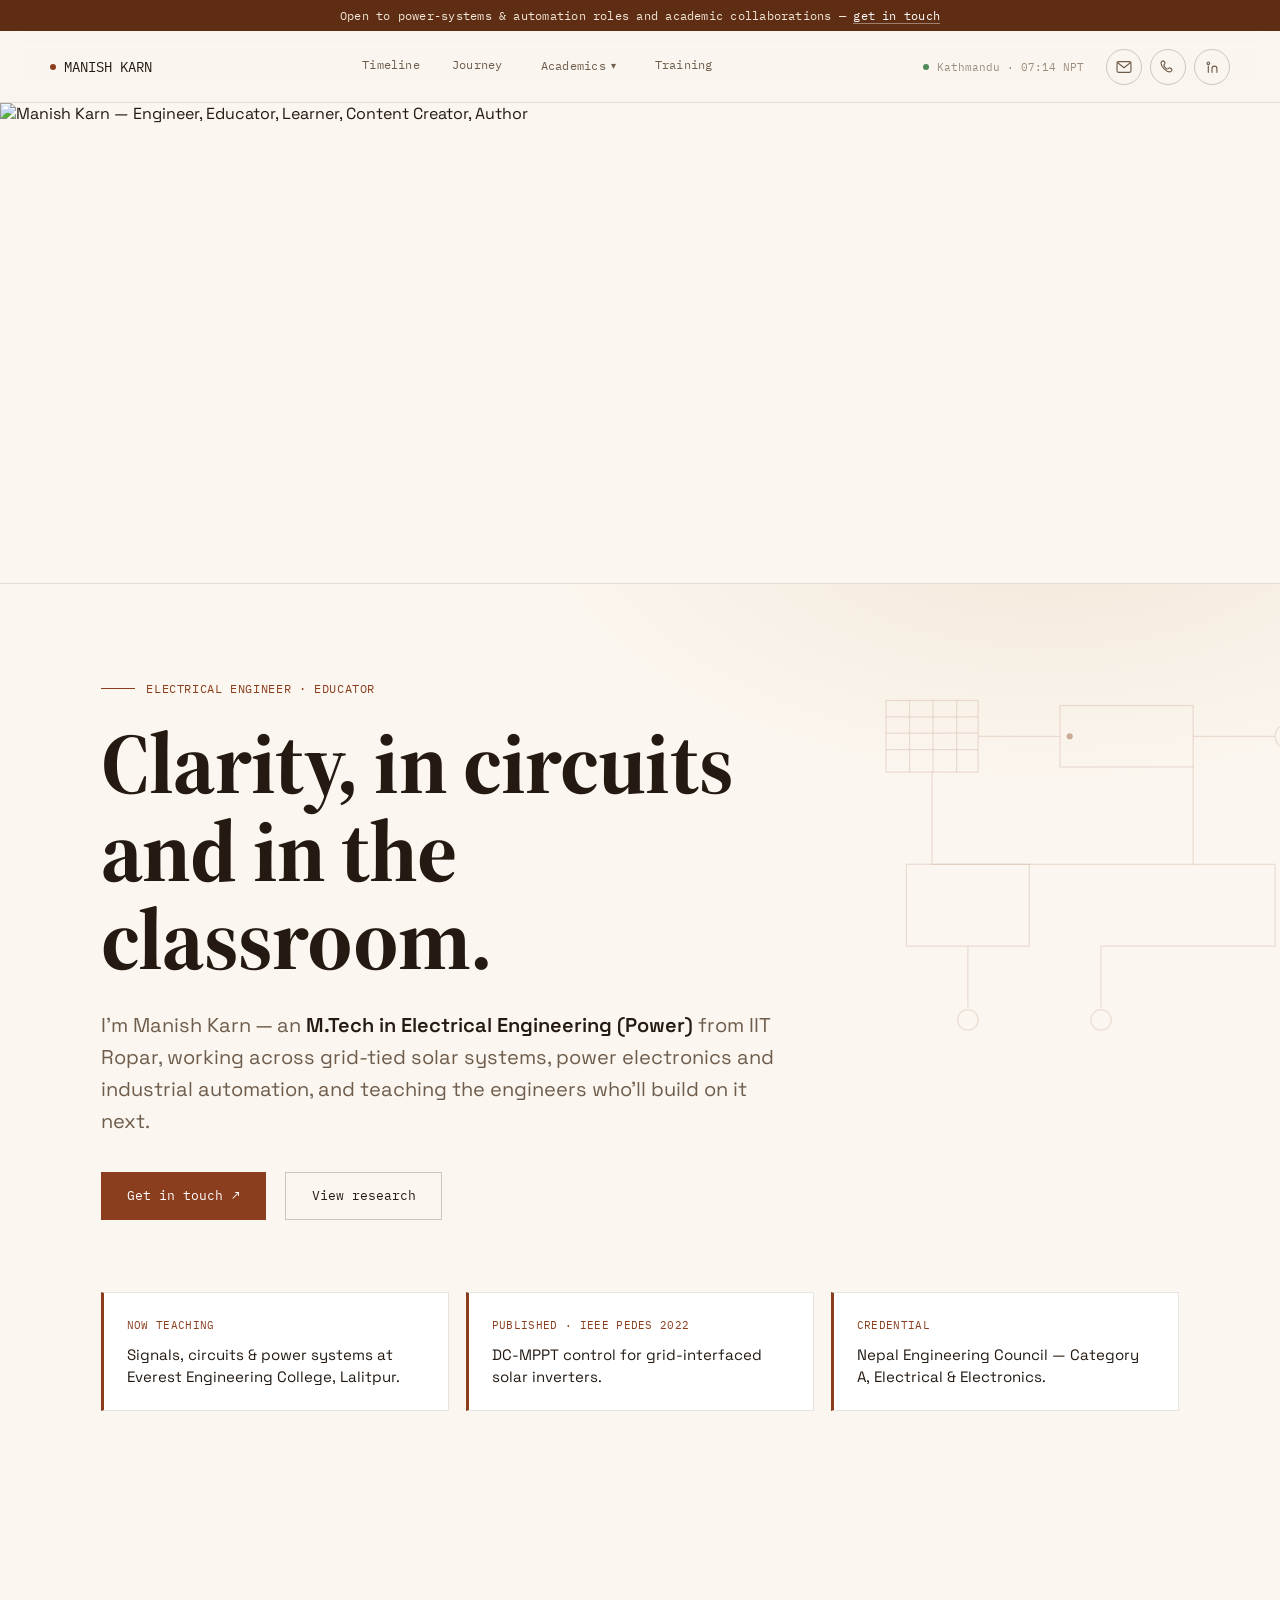
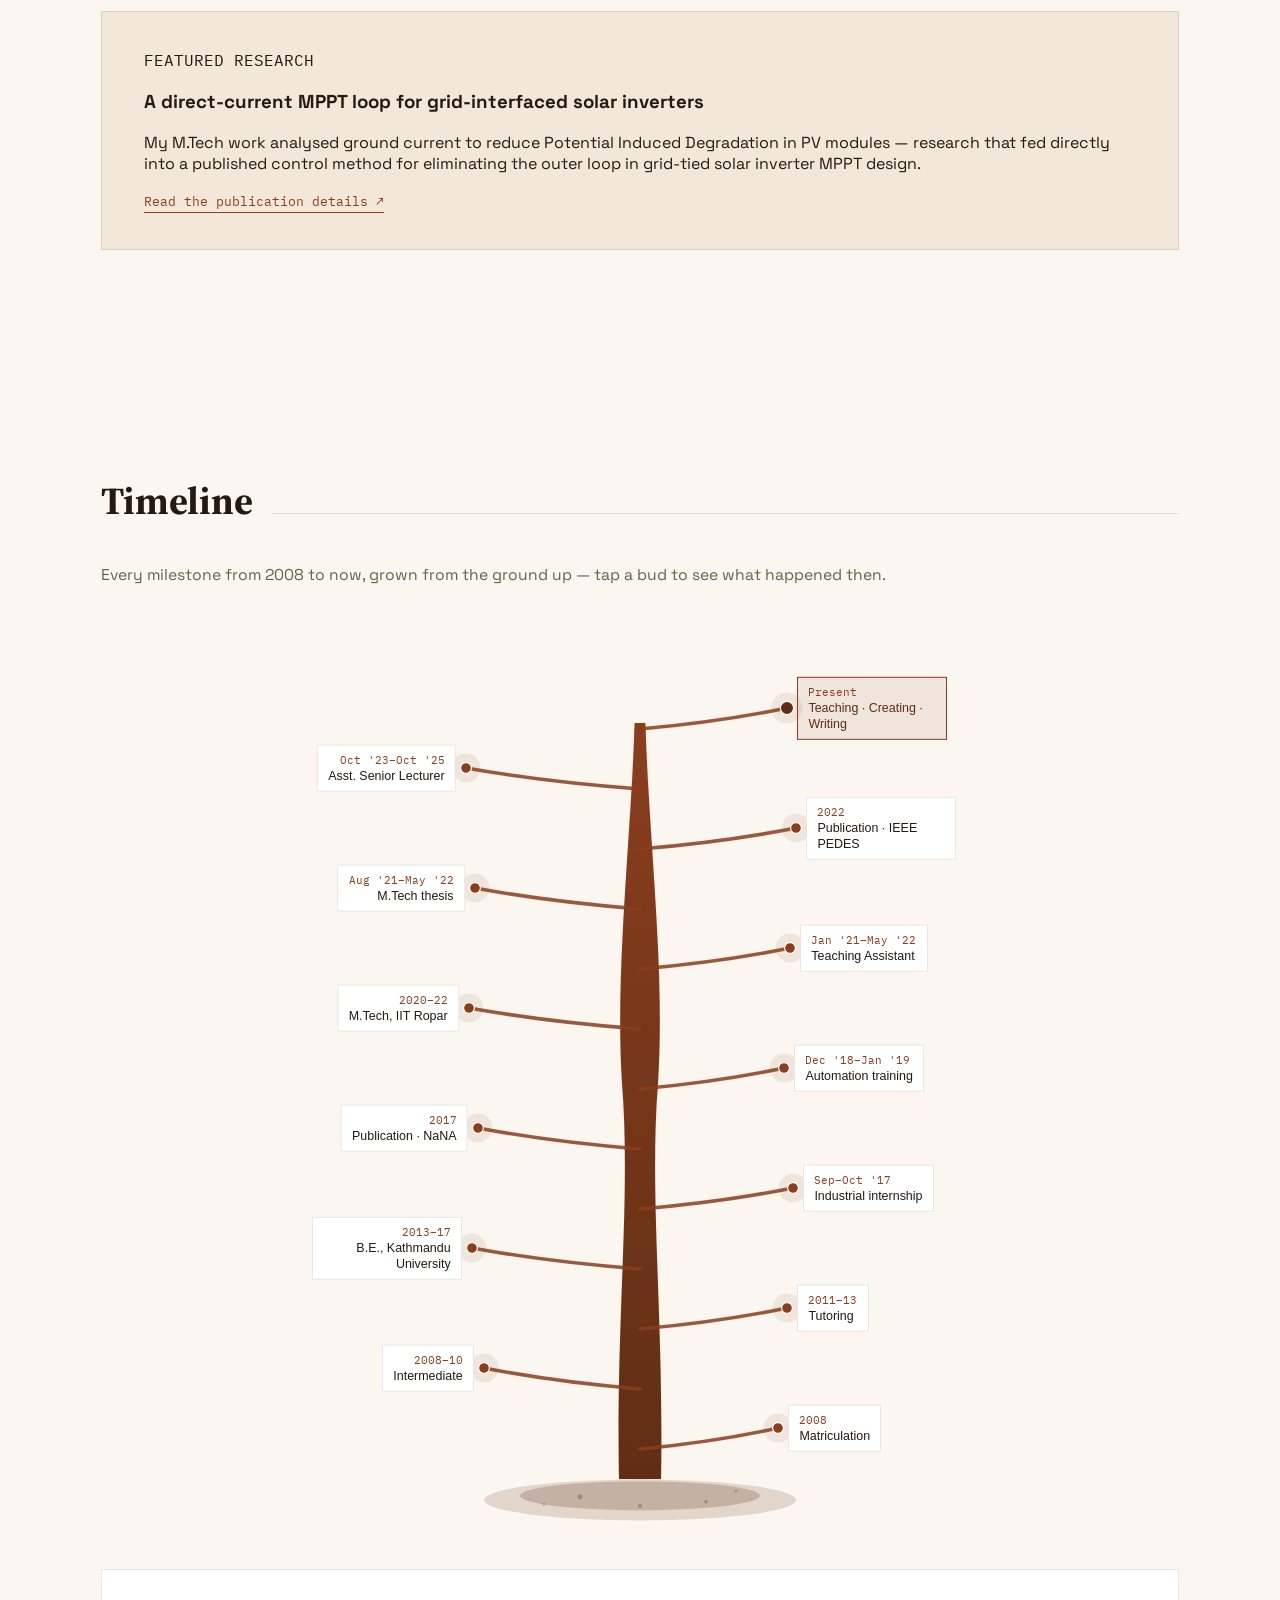
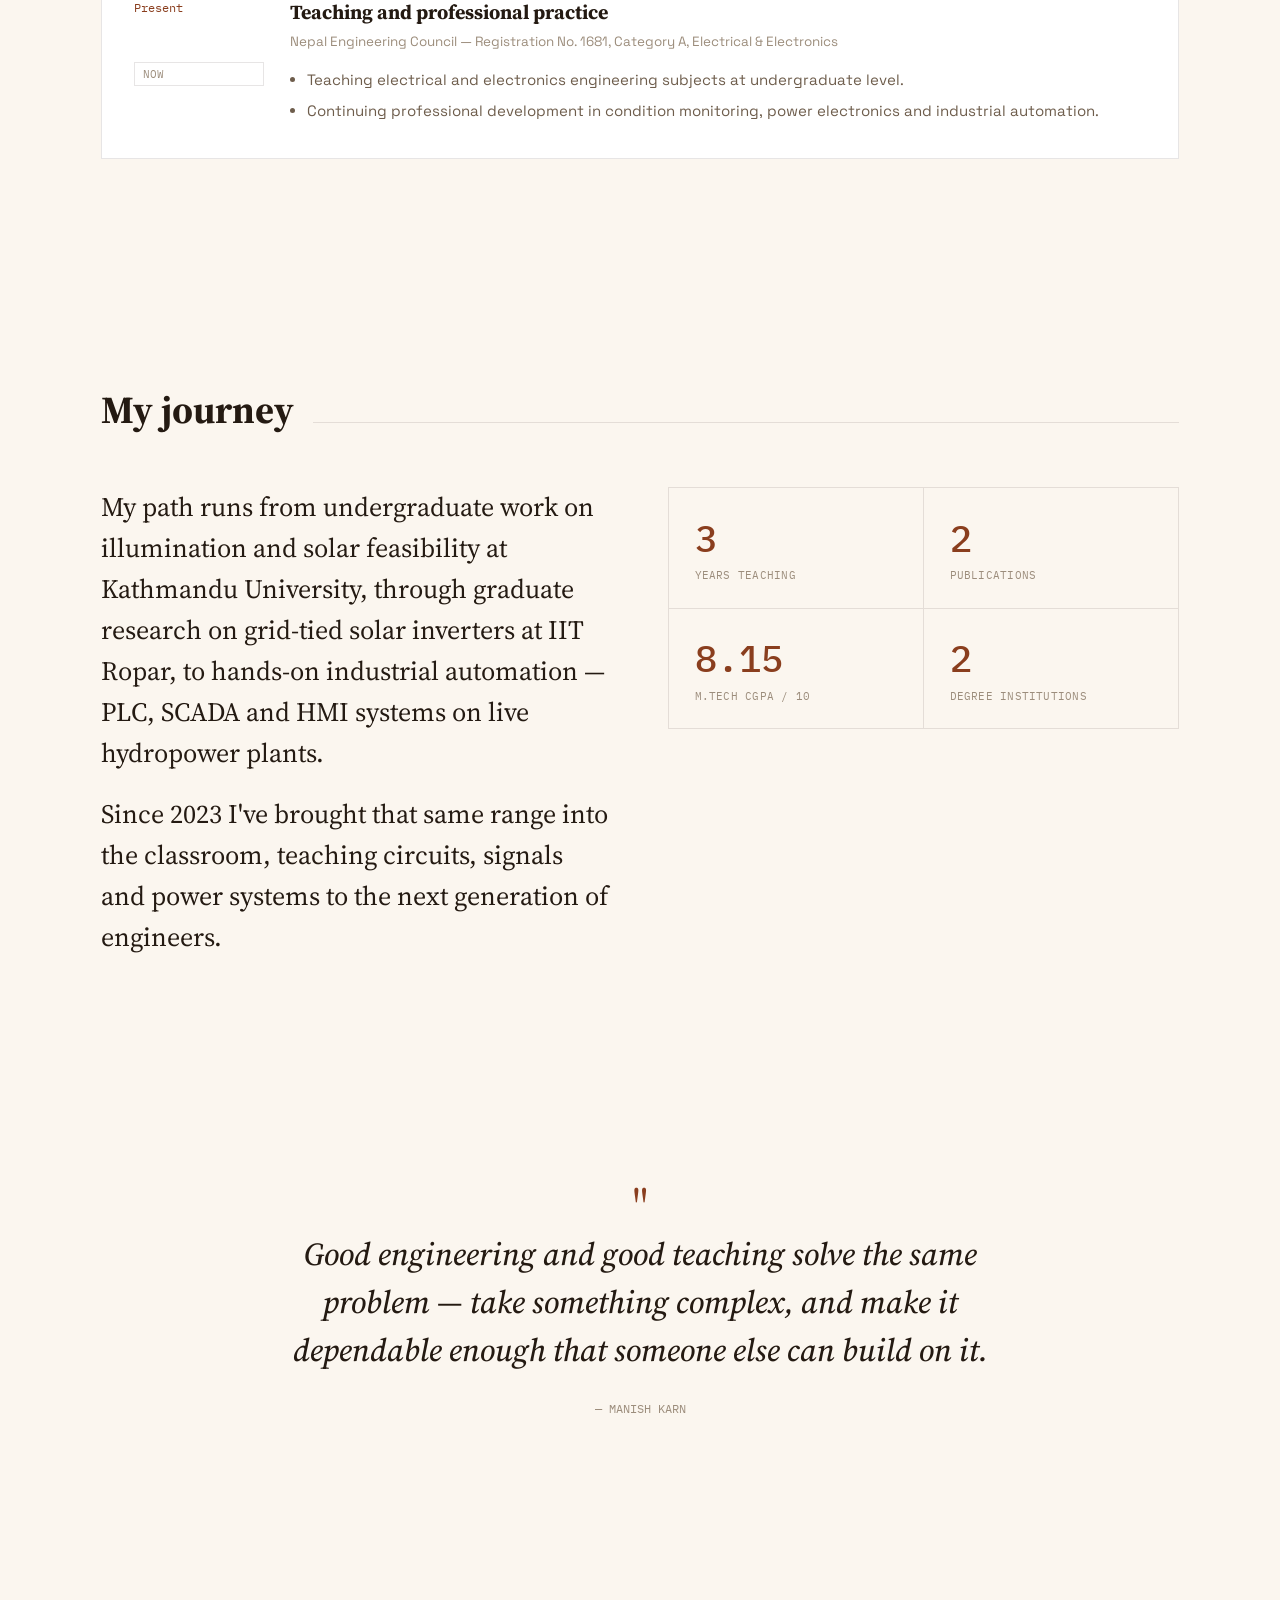
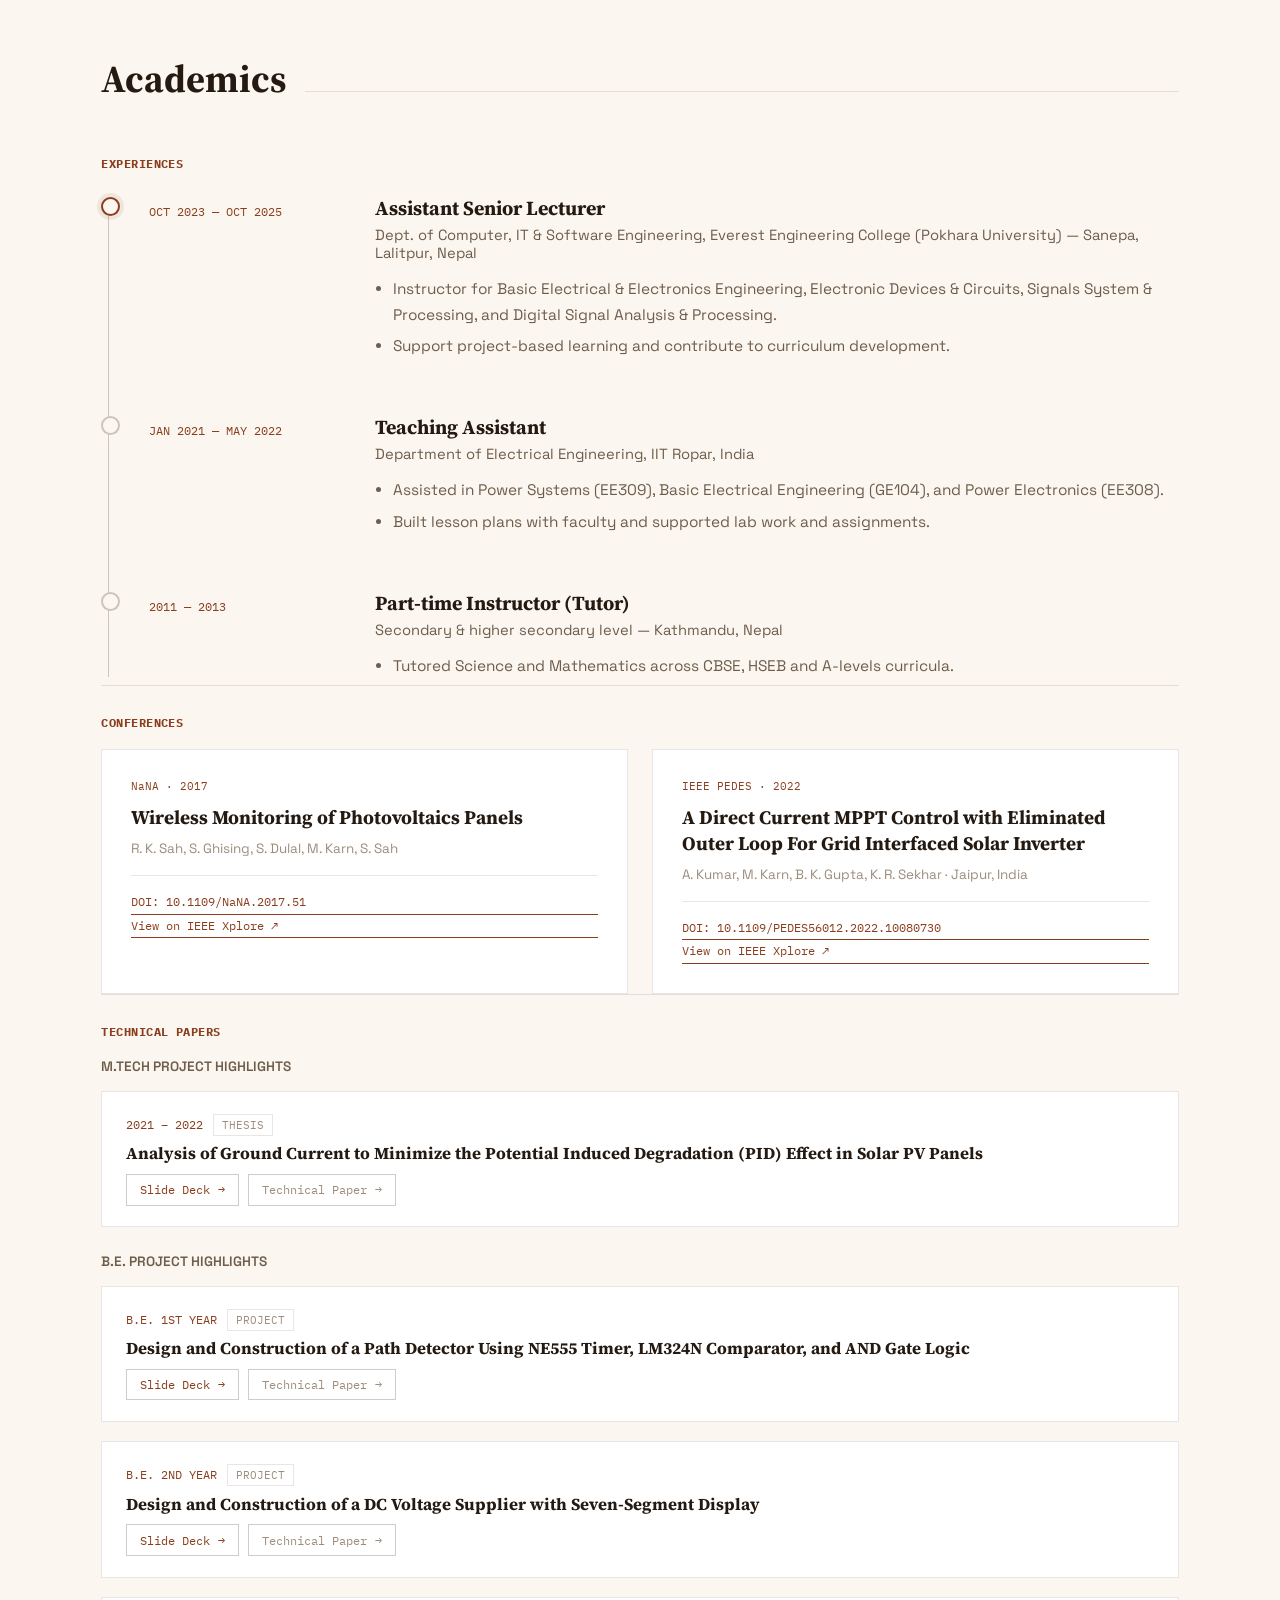
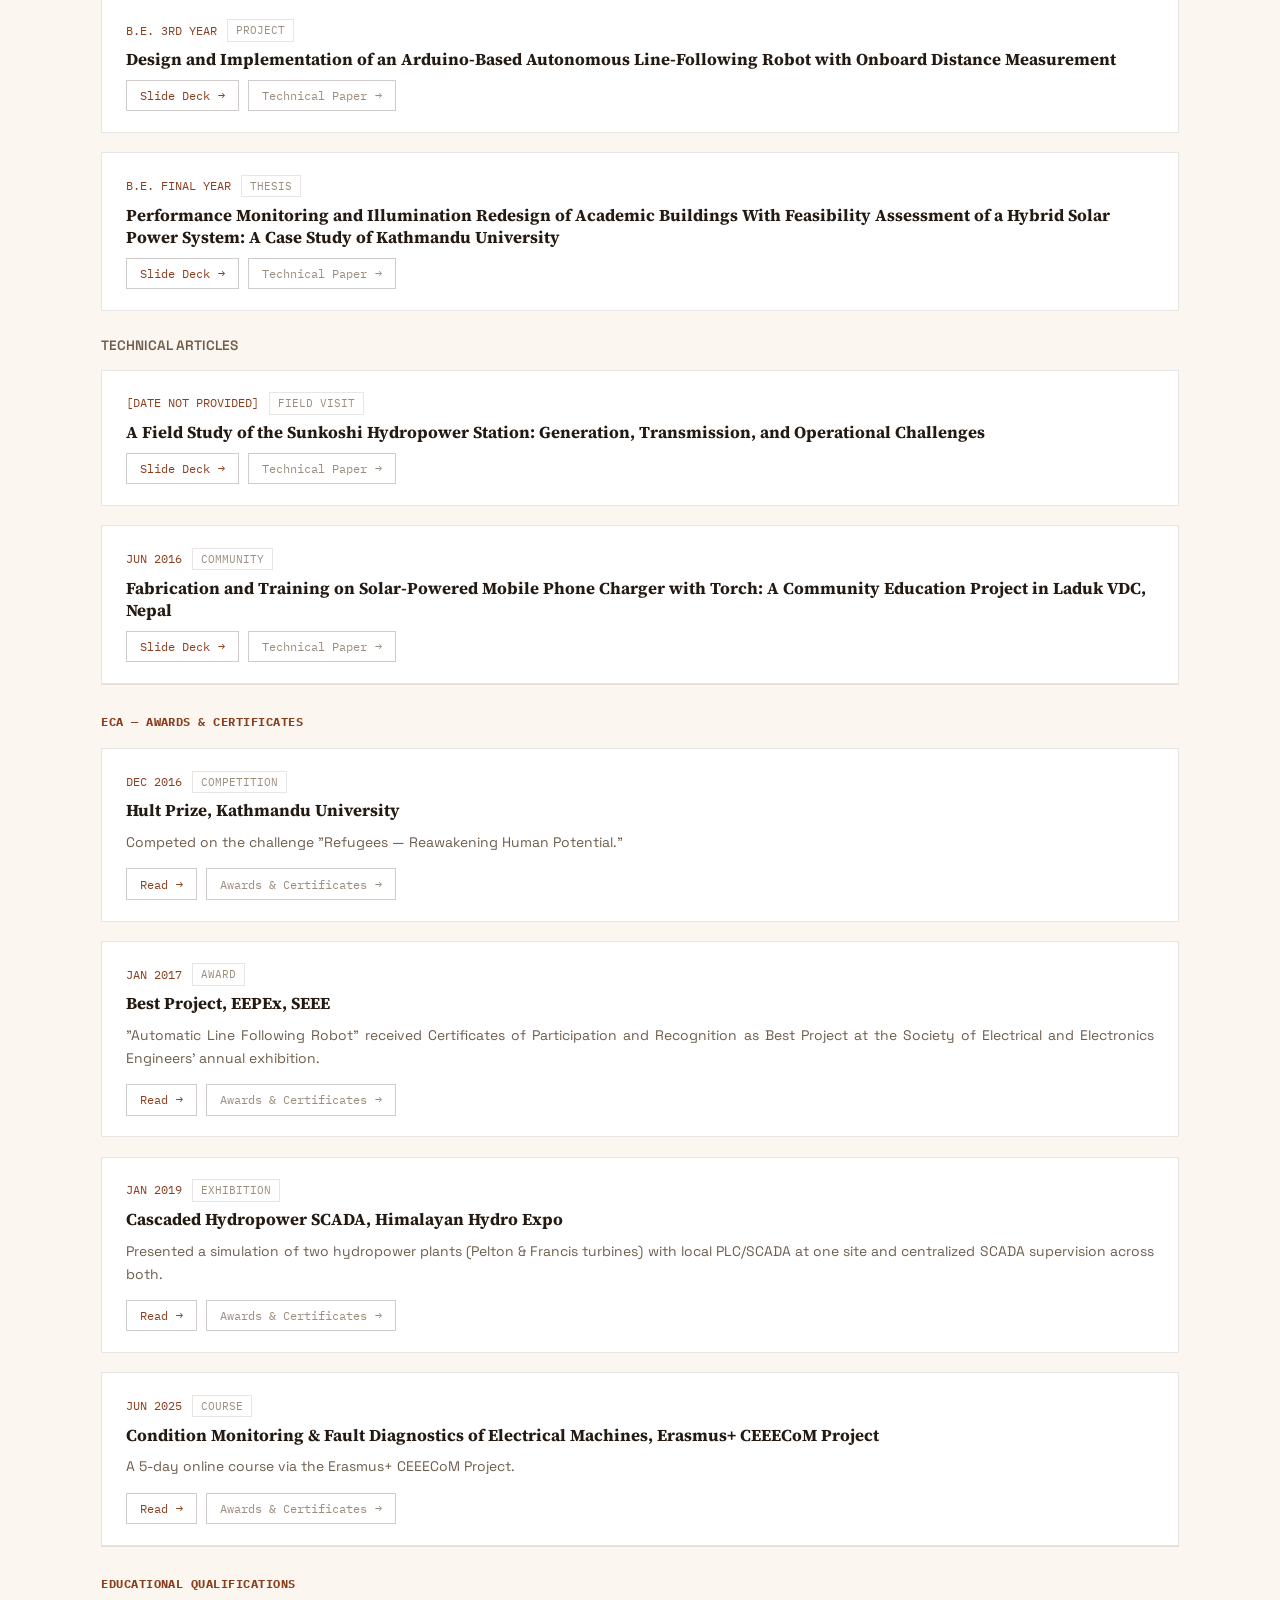
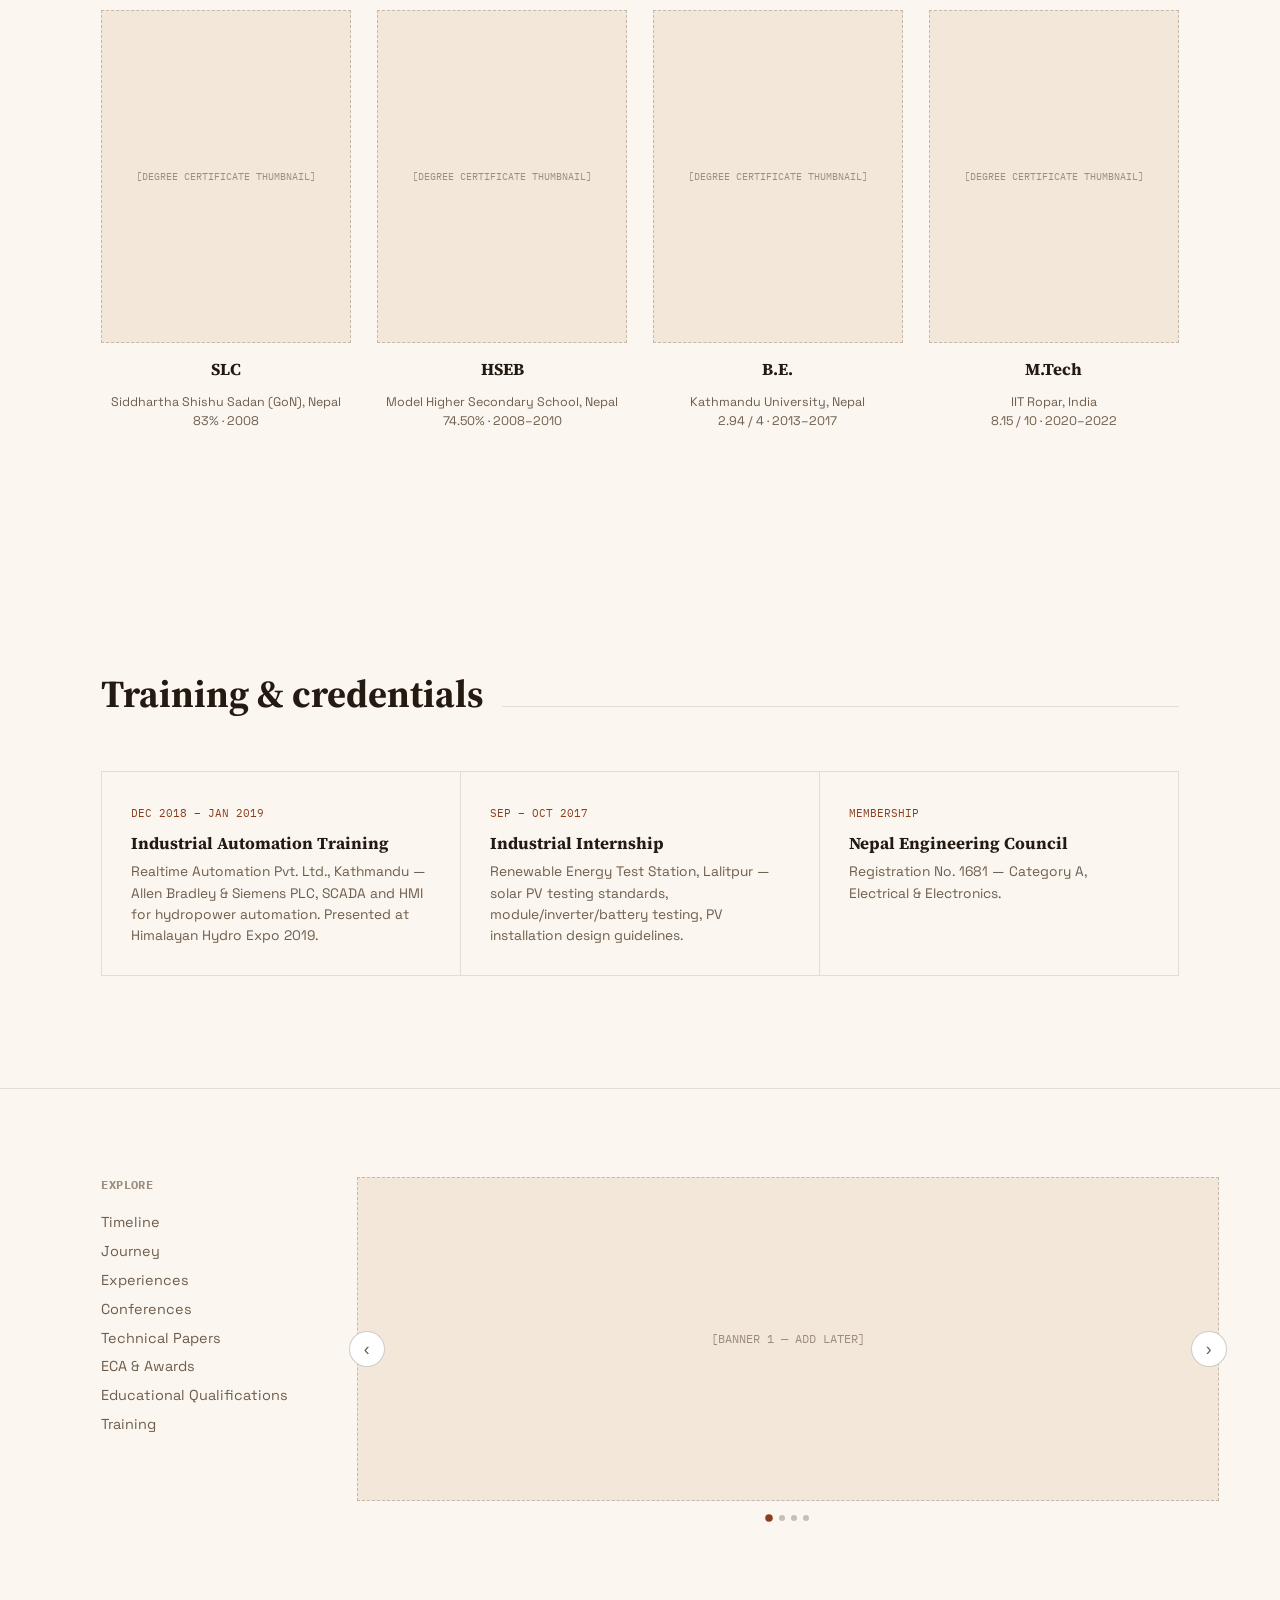
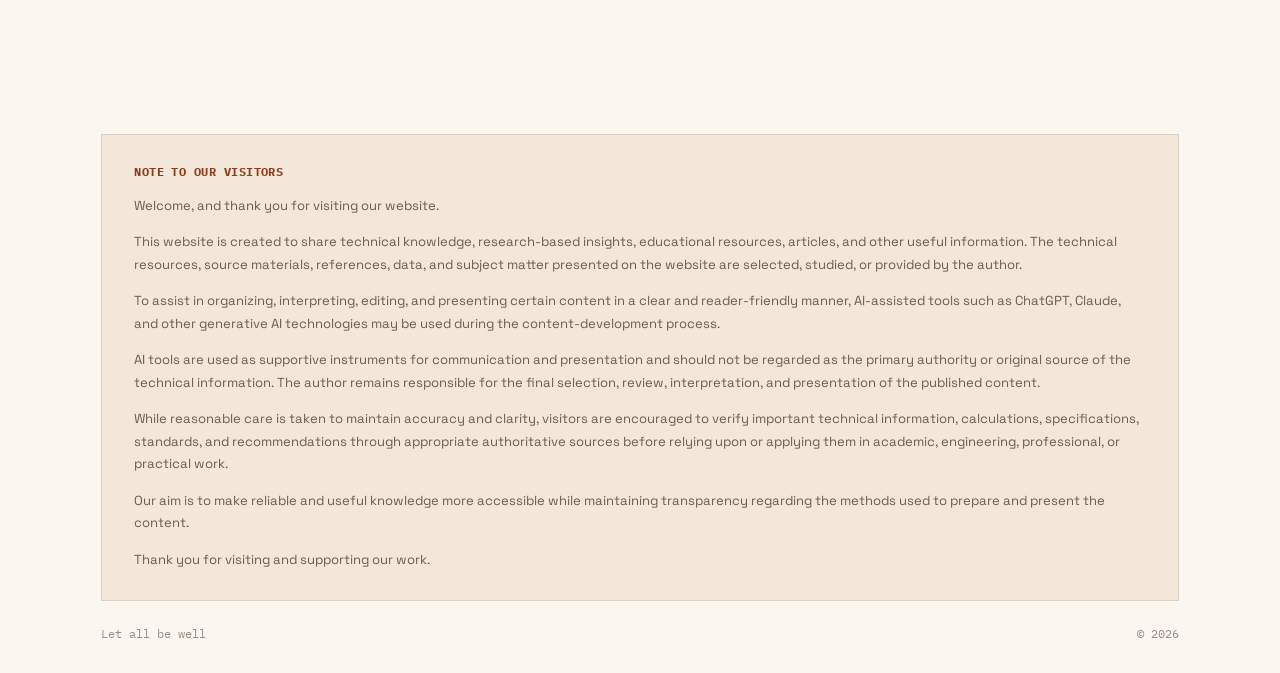
==== commit 3c04e4ce: "Add files via upload" ====
--- a/index.html
+++ b/index.html
@@ -19,25 +19,18 @@
     <a href="#top" class="nav-mark"><span class="dot"></span>MANISH&nbsp;KARN</a>
     <nav class="nav-links" id="navLinks">
       <a href="#timeline">Timeline</a>
-      <div class="nav-drop" id="navDropCh1">
-        <button class="nav-drop-btn" aria-expanded="false">Chapter 1 <span class="caret">▾</span></button>
+      <a href="#journey">Journey</a>
+      <div class="nav-drop" id="navDropAcademics">
+        <button class="nav-drop-btn" aria-expanded="false">Academics <span class="caret">▾</span></button>
         <div class="nav-drop-menu">
-          <a href="#journey">Journey</a>
-          <a href="#experience">Experience</a>
-          <a href="#research">Research</a>
-          <a href="#education">Education</a>
-          <a href="#projects">Projects</a>
-        </div>
-      </div>
-      <a href="#chapter-2">Chapter 2</a>
-      <div class="nav-drop" id="navDropCh3">
-        <button class="nav-drop-btn" aria-expanded="false">Chapter 3 <span class="caret">▾</span></button>
-        <div class="nav-drop-menu">
-          <a href="#media-channels">Media &amp; Channels</a>
-          <a href="#books-sub">Books</a>
-        </div>
-      </div>
-      <a href="#chapter-4">Chapter 4</a>
+          <a href="#academics-experiences">Experiences</a>
+          <a href="#academics-conferences">Conferences</a>
+          <a href="#academics-technical-papers">Technical Papers</a>
+          <a href="#academics-eca">ECA &amp; Awards</a>
+          <a href="#academics-education">Educational Qualifications</a>
+        </div>
+      </div>
+      <a href="#recognition-sec">Training</a>
     </nav>
     <div class="nav-cta">
       <div class="nav-status"><span class="pulse"></span><span id="localTime">Kathmandu</span></div>
@@ -65,17 +58,14 @@
 <div class="mobile-menu" id="mobileMenu">
   <button class="mobile-close" id="mobileClose" aria-label="Close menu">&times;</button>
   <a href="#timeline">Timeline</a>
-  <div class="mm-group-label">CHAPTER 1</div>
-  <a class="mm-sub" href="#journey">Journey</a>
-  <a class="mm-sub" href="#experience">Experience</a>
-  <a class="mm-sub" href="#research">Research</a>
-  <a class="mm-sub" href="#education">Education</a>
-  <a class="mm-sub" href="#projects">Projects</a>
-  <a href="#chapter-2">Chapter 2</a>
-  <div class="mm-group-label">CHAPTER 3</div>
-  <a class="mm-sub" href="#media-channels">Media &amp; Channels</a>
-  <a class="mm-sub" href="#books-sub">Books</a>
-  <a href="#chapter-4">Chapter 4</a>
+  <a href="#journey">Journey</a>
+  <div class="mm-group-label">ACADEMICS</div>
+  <a class="mm-sub" href="#academics-experiences">Experiences</a>
+  <a class="mm-sub" href="#academics-conferences">Conferences</a>
+  <a class="mm-sub" href="#academics-technical-papers">Technical Papers</a>
+  <a class="mm-sub" href="#academics-eca">ECA &amp; Awards</a>
+  <a class="mm-sub" href="#academics-education">Educational Qualifications</a>
+  <a href="#recognition-sec">Training</a>
 </div>
 
 <div class="site-banner" id="siteBanner">
@@ -110,7 +100,7 @@
       <p class="hero-sub">I'm Manish Karn — an <strong>M.Tech in Electrical Engineering (Power)</strong> from IIT Ropar, working across grid-tied solar systems, power electronics and industrial automation, and teaching the engineers who'll build on it next.</p>
       <div class="hero-actions">
         <a class="btn-primary" href="#contact">Get in touch <span aria-hidden="true">↗</span></a>
-        <a class="btn-secondary" href="#research">View research</a>
+        <a class="btn-secondary" href="#academics-conferences">View research</a>
       </div>
 
       <div class="ticker reveal">
@@ -127,7 +117,7 @@
         <span class="tag mono">FEATURED RESEARCH</span>
         <h3>A direct-current MPPT loop for grid-interfaced solar inverters</h3>
         <p>My M.Tech work analysed ground current to reduce Potential Induced Degradation in PV modules — research that fed directly into a published control method for eliminating the outer loop in grid-tied solar inverter MPPT design.</p>
-        <a class="feat-link" href="#research">Read the publication details ↗</a>
+        <a class="feat-link" href="#academics-conferences">Read the publication details ↗</a>
       </div>
     </div>
   </section>
@@ -230,7 +220,7 @@
           <template id="tl-9"><span class="tp-date">Aug 2021 — May 2022</span><span class="tp-tag">RESEARCH</span><div class="tl-panel-body"><h3>M.Tech Thesis — Ground current analysis to minimise PID effect in solar panels</h3><p class="tp-org">EED, IIT Ropar, India · Supervisor: Dr. K. Ramachandra Sekhar</p><p>Basis for the MPPT publication below.</p><p class="tp-extra">MATLAB · C2000 Delfino LaunchPad · TINA-TI · LTspice · EasyEDA</p></div></template>
           <template id="tl-10"><span class="tp-date">2022</span><span class="tp-tag">PUBLICATION</span><div class="tl-panel-body"><h3>A Direct Current MPPT Control with Eliminated Outer Loop for Grid-Interfaced Solar Inverter</h3><p class="tp-org">A. Kumar, M. Karn, B. K. Gupta, K. R. Sekhar · IEEE PEDES, Jaipur, India</p><p class="tp-extra">DOI <a href="https://doi.org/10.1109/PEDES56012.2022.10080730" target="_blank" rel="noopener">10.1109/PEDES56012.2022.10080730</a></p></div></template>
           <template id="tl-11"><span class="tp-date">Oct 2023 — Oct 2025</span><span class="tp-tag">EXPERIENCE</span><div class="tl-panel-body"><h3>Assistant Senior Lecturer</h3><p class="tp-org">Dept. of Computer, IT &amp; Software Engineering, Everest Engineering College (Pokhara University), Lalitpur, Nepal</p><ul><li>Instructor for Basic Electrical &amp; Electronics Engineering, Electronic Devices &amp; Circuits, Signals System &amp; Processing, and Digital Signal Analysis &amp; Processing.</li><li>Support project-based learning and contribute to curriculum development.</li></ul></div></template>
-          <template id="tl-12"><span class="tp-date">Present</span><span class="tp-tag">NOW</span><div class="tl-panel-body"><h3>Teaching, creating and writing</h3><p class="tp-org">Nepal Engineering Council — Registration No. 1681, Category A, Electrical &amp; Electronics</p><ul><li>Growing two YouTube channels — Bhavatu Sarvam and StoryKahani — plus Mysteries of Ancient.</li><li>Author of two books, <em>Think for Yourself</em> and <em>Things Our Grandparents Knew</em>, with more on the way.</li></ul></div></template>
+          <template id="tl-12"><span class="tp-date">Present</span><span class="tp-tag">NOW</span><div class="tl-panel-body"><h3>Teaching and professional practice</h3><p class="tp-org">Nepal Engineering Council — Registration No. 1681, Category A, Electrical &amp; Electronics</p><ul><li>Teaching electrical and electronics engineering subjects at undergraduate level.</li><li>Continuing professional development in condition monitoring, power electronics and industrial automation.</li></ul></div></template>
     </div>
   </section>
 
@@ -262,9 +252,11 @@
     </div>
   </section>
 
-  <section id="experience">
+  <section id="academics">
     <div class="wrap">
-      <div class="sec-head reveal"><h2 class="sec-title">Experience</h2><span class="sec-rule"></span></div>
+      <div class="sec-head reveal"><h2 class="sec-title">Academics</h2><span class="sec-rule"></span></div>
+
+      <h3 id="academics-experiences" class="section-sub reveal">EXPERIENCES</h3>
       <div class="timeline reveal">
         <div class="tl-item current">
           <div class="tl-grid">
@@ -303,268 +295,232 @@
           </div>
         </div>
       </div>
-    </div>
-  </section>
-
-  <section id="research">
-    <div class="wrap">
-      <div class="sec-head reveal"><h2 class="sec-title">Research &amp; publications</h2><span class="sec-rule"></span></div>
+
+      <h3 id="academics-conferences" class="section-sub reveal">CONFERENCES</h3>
       <div class="card-grid reveal">
         <div class="r-card">
+          <span class="tag">NaNA · 2017</span>
+          <h3>Wireless Monitoring of Photovoltaics Panels</h3>
+          <p class="org">R. K. Sah, S. Ghising, S. Dulal, M. Karn, S. Sah</p>
+          <div class="doi"><a href="https://doi.org/10.1109/NaNA.2017.51" target="_blank" rel="noopener">DOI: 10.1109/NaNA.2017.51</a><a href="https://ieeexplore.ieee.org/document/8247135" target="_blank" rel="noopener">View on IEEE Xplore ↗</a></div>
+        </div>
+        <div class="r-card">
           <span class="tag">IEEE PEDES · 2022</span>
-          <h3>A direct current MPPT control with eliminated outer loop for grid-interfaced solar inverter</h3>
+          <h3>A Direct Current MPPT Control with Eliminated Outer Loop For Grid Interfaced Solar Inverter</h3>
           <p class="org">A. Kumar, M. Karn, B. K. Gupta, K. R. Sekhar · Jaipur, India</p>
-          <div class="doi">DOI <a href="https://doi.org/10.1109/PEDES56012.2022.10080730" target="_blank" rel="noopener">10.1109/PEDES56012.2022.10080730</a></div>
-        </div>
-        <div class="r-card">
-          <span class="tag">M.TECH THESIS — AUG 2021 – MAY 2022</span>
-          <h3>Ground current analysis to minimise PID effect in solar panels</h3>
-          <p class="org">EED, IIT Ropar, India · Supervisor: Dr. K. Ramachandra Sekhar</p>
-          <p>Studied Potential Induced Degradation in PV modules through ground-current analysis — the basis for the MPPT publication above.</p>
-          <div class="tools">MATLAB · C2000 Delfino LaunchPad · TINA-TI · LTspice · EasyEDA</div>
-        </div>
-        <div class="r-card">
-          <span class="tag">NaNA · 2017</span>
-          <h3>Wireless monitoring of photovoltaic panels</h3>
-          <p class="org">R. K. Sah, S. Ghising, S. Dulal, M. Karn, S. Sah</p>
-          <div class="doi">DOI <a href="https://doi.org/10.1109/NaNA.2017.51" target="_blank" rel="noopener">10.1109/NaNA.2017.51</a></div>
-        </div>
-        <div class="r-card">
-          <span class="tag">B.E. THESIS — AUG 2013 – OCT 2017</span>
-          <h3>Illumination scheme &amp; solar feasibility, Kathmandu University</h3>
-          <p class="org">DoEEE, Kathmandu University, Nepal</p>
-          <p>Performance monitoring and illumination design for blocks 2, 8 &amp; 9, plus a solar power feasibility study for block 9.</p>
-          <div class="tools">AutoCAD Electrical · DIALux</div>
+          <div class="doi"><a href="https://doi.org/10.1109/PEDES56012.2022.10080730" target="_blank" rel="noopener">DOI: 10.1109/PEDES56012.2022.10080730</a><a href="https://ieeexplore.ieee.org/document/10080730" target="_blank" rel="noopener">View on IEEE Xplore ↗</a></div>
+        </div>
+      </div>
+
+      <h3 id="academics-technical-papers" class="section-sub reveal">TECHNICAL PAPERS</h3>
+
+      <h4 class="section-subgroup reveal">M.TECH PROJECT HIGHLIGHTS</h4>
+      <div class="proj-stack reveal">
+        <div class="proj-card">
+          <span class="proj-date">2021 – 2022</span><span class="proj-tag">THESIS</span>
+          <h3>Analysis of Ground Current to Minimize the Potential Induced Degradation (PID) Effect in Solar PV Panels</h3>
+          <div class="proj-actions">
+            <button class="proj-read-btn" data-proj="slidedeck-p9" data-deck="true">Slide Deck <span class="rd-arrow">→</span></button>
+            <template id="projmore-slidedeck-p9"><div class="deck-viewer"><img class="deck-slide-img active" src="images/slides-pid-diagnostics/slide-01.jpg" alt="PID diagnostics slide 1"><img class="deck-slide-img" src="images/slides-pid-diagnostics/slide-02.jpg" alt="PID diagnostics slide 2"><img class="deck-slide-img" src="images/slides-pid-diagnostics/slide-03.jpg" alt="PID diagnostics slide 3"><img class="deck-slide-img" src="images/slides-pid-diagnostics/slide-04.jpg" alt="PID diagnostics slide 4"><img class="deck-slide-img" src="images/slides-pid-diagnostics/slide-05.jpg" alt="PID diagnostics slide 5"><img class="deck-slide-img" src="images/slides-pid-diagnostics/slide-06.jpg" alt="PID diagnostics slide 6"><img class="deck-slide-img" src="images/slides-pid-diagnostics/slide-07.jpg" alt="PID diagnostics slide 7"><img class="deck-slide-img" src="images/slides-pid-diagnostics/slide-08.jpg" alt="PID diagnostics slide 8"><img class="deck-slide-img" src="images/slides-pid-diagnostics/slide-09.jpg" alt="PID diagnostics slide 9"><img class="deck-slide-img" src="images/slides-pid-diagnostics/slide-10.jpg" alt="PID diagnostics slide 10"><img class="deck-slide-img" src="images/slides-pid-diagnostics/slide-11.jpg" alt="PID diagnostics slide 11"><img class="deck-slide-img" src="images/slides-pid-diagnostics/slide-12.jpg" alt="PID diagnostics slide 12"><img class="deck-slide-img" src="images/slides-pid-diagnostics/slide-13.jpg" alt="PID diagnostics slide 13"><img class="deck-slide-img" src="images/slides-pid-diagnostics/slide-14.jpg" alt="PID diagnostics slide 14"><img class="deck-slide-img" src="images/slides-pid-diagnostics/slide-15.jpg" alt="PID diagnostics slide 15"></div></template>
+            <button class="proj-read-btn proj-secondary-btn" data-proj="techpaper-p9" data-pdf="true">Technical Paper <span class="rd-arrow">→</span></button>
+          </div>
+          <template id="projmore-techpaper-p9"><div class="pdf-viewer"><iframe class="pdf-frame" src="papers/pid-ground-current-ieee.pdf" title="pid-ground-current-ieee"></iframe><div class="pdf-fallback"><span>Viewer not loading? Some mobile browsers can't preview PDFs inline.</span><a href="papers/pid-ground-current-ieee.pdf" download="pid-ground-current-ieee.pdf">Download PDF ↓</a></div></div></template>
+          <template id="projmore-p9">
+            <p>Analysis of ground current to minimize the Potential Induced Degradation (PID) effect in solar panels (M.Tech. Project/Thesis).</p>
+            <p>A Potential Induced Degradation (PID) caused by high-voltage stress affects the degradation of a PV module. When the parasitic capacitance — PV system — load/grid creates a loop, the common-mode voltage causes the parasitic capacitance to form a common-mode current. Because of the capacitance between the PV panels and ground, potential differences induced by inverter switching actions inject a leakage current on both the DC and AC sides. A prototype for detecting leakage current from the solar module frame to the ground is developed for experimentation. A simulation model and hardware for the open-loop operation of a three-phase inverter with a resistive load were developed. Finally, experimental analysis and validation were performed for the overall systems by connecting a three-phase inverter to a solar panel on the DC side as an input and a resistive load on the inverter's output.</p>
+            <p class="pm-extra">MATLAB, Basic hands-on C2000 Delfino LaunchPad Board (LAUNCHXL-F28379D), TINA-TI Simulation Tools, LTspice, EasyEDA were used during this project.</p>
+          </template>
+        </div>
+      </div>
+
+      <h4 class="section-subgroup reveal">B.E. PROJECT HIGHLIGHTS</h4>
+      <div class="proj-stack reveal">
+        <div class="proj-card">
+          <span class="proj-date">B.E. 1ST YEAR</span><span class="proj-tag">PROJECT</span>
+          <h3>Design and Construction of a Path Detector Using NE555 Timer, LM324N Comparator, and AND Gate Logic</h3>
+          <div class="proj-actions">
+            <button class="proj-read-btn" data-proj="slidedeck-p1" data-deck="true">Slide Deck <span class="rd-arrow">→</span></button>
+            <template id="projmore-slidedeck-p1"><p class="placeholder-note">[SLIDE DECK NOT YET ADDED]</p><p>The presentation slides for this project will appear here once added.</p></template>
+            <button class="proj-read-btn proj-secondary-btn" data-proj="techpaper-p1" data-pdf="true">Technical Paper <span class="rd-arrow">→</span></button>
+          </div>
+          <template id="projmore-techpaper-p1"><div class="pdf-viewer"><iframe class="pdf-frame" src="papers/path-detector-ieee.pdf" title="path-detector-ieee"></iframe><div class="pdf-fallback"><span>Viewer not loading? Some mobile browsers can't preview PDFs inline.</span><a href="papers/path-detector-ieee.pdf" download="path-detector-ieee.pdf">Download PDF ↓</a></div></div></template>
+          <template id="projmore-p1">
+            <p>Design &amp; construction of a path detector (B.E. 1st year project).</p>
+            <p>A path detector is a device that senses the difference between black and white paths. Components used in this project are NE555 timer, LM324 comparator, and AND gate (MC74F08). For this device, a black way will be the correct path. If the device is partially in black and partly in the white direction, then LED blinks according to the track. If a device is entirely in the white path, then LED blinks along with a buzzer that gives an audible voice indicating the device is in the wrong direction.</p>
+            <p>Major components used in this project are the NE555 timer, LM324 comparator, AND gate (MC74F08), LDR, LED, and buzzer.</p>
+            <p class="pm-extra">PCB design was done using EAGLE (Easily Applicable Graphical Layout Editor) software.</p>
+          </template>
+        </div>
+
+        <div class="proj-card">
+          <span class="proj-date">B.E. 2ND YEAR</span><span class="proj-tag">PROJECT</span>
+          <h3>Design and Construction of a DC Voltage Supplier with Seven-Segment Display</h3>
+          <div class="proj-actions">
+            <button class="proj-read-btn" data-proj="slidedeck-p2" data-deck="true">Slide Deck <span class="rd-arrow">→</span></button>
+            <template id="projmore-slidedeck-p2"><p class="placeholder-note">[SLIDE DECK NOT YET ADDED]</p><p>The presentation slides for this project will appear here once added.</p></template>
+            <button class="proj-read-btn proj-secondary-btn" data-proj="techpaper-p2">Technical Paper <span class="rd-arrow">→</span></button>
+          </div>
+          <template id="projmore-techpaper-p2"><p class="placeholder-note">[TECHNICAL PAPER NOT YET ADDED]</p><p>The full technical paper for this project will appear here once added.</p></template>
+          <template id="projmore-p2">
+            <p>Design &amp; construction of a DC voltage supplier with a 7-segment display (B.E. 2nd year project).</p>
+            <p>This project highlights the design and operation of a DC voltage supplier with a seven-segment display. A Variable DC Power Supply is a device that supplies electric power to an electrical load. As the name implies, it allows the user to vary or change the DC output voltage within the specified ranges. The most frequently used device in electronic workshops and laboratories is a universal power supply that provides a variable, fluctuation-free output. The circuit is built around an adjustable 3-terminal variable voltage regulator LM338 and LM7805 as a constant voltage regulator. Besides, LM337 function as current regulation. Transformer to deliver a secondary output of 12V-0-12V AC, 3A, steps down the AC mains supply. A full-wave rectifier comprising diodes rectifies the result of the transformer. Capacitors work as a filter to eliminate ripple. Here both negative and positive half cycles facilitate obtaining positive as well as negative DC output. The display section uses CMOS IC ICL7107CPLZ, a typical ADC converter measuring the voltage and current regulation.</p>
+            <p>Major components used in this project are transformer [(12-0-12) V, 3A], diode 1N4007, RC filter, voltage regulator (LM338 &amp; LM7805), current regulator (LM337), A/D Converters (ICL7107CPLZ), and seven-segment display.</p>
+            <p class="pm-extra">NI Multisim &amp; Ultiboard is used for circuit simulation, testing, validation, and PCB design respectively.</p>
+          </template>
+        </div>
+
+        <div class="proj-card">
+          <span class="proj-date">B.E. 3RD YEAR</span><span class="proj-tag">PROJECT</span>
+          <h3>Design and Implementation of an Arduino-Based Autonomous Line-Following Robot with Onboard Distance Measurement</h3>
+          <div class="proj-actions">
+            <button class="proj-read-btn" data-proj="slidedeck-p3" data-deck="true">Slide Deck <span class="rd-arrow">→</span></button>
+            <template id="projmore-slidedeck-p3"><p class="placeholder-note">[SLIDE DECK NOT YET ADDED]</p><p>The presentation slides for this project will appear here once added.</p></template>
+            <button class="proj-read-btn proj-secondary-btn" data-proj="techpaper-p3">Technical Paper <span class="rd-arrow">→</span></button>
+          </div>
+          <template id="projmore-techpaper-p3"><p class="placeholder-note">[TECHNICAL PAPER NOT YET ADDED]</p><p>The full technical paper for this project will appear here once added.</p></template>
+          <template id="projmore-p3">
+            <p>Line following robot using Arduino (B.E. 3rd year project).</p>
+            <p>Line Following is one of the essential aspects of robotics. A Line Following Robot is an autonomous robot that can follow either a black line drawn on the surface consisting of a contrasting color. It is designed to move automatically and follow the line. The robot uses arrays of optical sensors to identify the line, thus assisting the robot to stay on track. The collection of four sensor makes its movement precise and flexible. DC gear motors drive the robot to control the direction of the wheels. The Arduino Uno interface is used to perform and implement algorithms to control the speed of the motors, steering the robot to travel along the line smoothly. This project aims to implement the algorithm, control the robot's movement by proper tuning of the control parameters, and thus achieve better performance. Besides, the LCD interface is added to display the distance traveled by the robot.</p>
+            <p>Major components used in this project are IR LED, photodiode sensors, comparator (LM324), Arduino, motor driver (LM293D), DC motor, LCD display.</p>
+            <p class="pm-extra">Proteus is used for circuit simulation, testing, and validation. PCB design was done using EAGLE (Easily Applicable Graphical Layout Editor) software.</p>
+          </template>
+        </div>
+
+        <div class="proj-card">
+          <span class="proj-date">B.E. FINAL YEAR</span><span class="proj-tag">THESIS</span>
+          <h3>Performance Monitoring and Illumination Redesign of Academic Buildings With Feasibility Assessment of a Hybrid Solar Power System: A Case Study of Kathmandu University</h3>
+          <div class="proj-actions">
+            <button class="proj-read-btn" data-proj="slidedeck-p7" data-deck="true">Slide Deck <span class="rd-arrow">→</span></button>
+            <template id="projmore-slidedeck-p7"><p class="placeholder-note">[SLIDE DECK NOT YET ADDED]</p><p>The presentation slides for this project will appear here once added.</p></template>
+            <button class="proj-read-btn proj-secondary-btn" data-proj="techpaper-p7">Technical Paper <span class="rd-arrow">→</span></button>
+          </div>
+          <template id="projmore-techpaper-p7"><p class="placeholder-note">[TECHNICAL PAPER NOT YET ADDED]</p><p>The full technical paper for this project will appear here once added.</p></template>
+          <template id="projmore-p7">
+            <p>Performance monitoring &amp; design of illumination scheme at block 2,8,9 of Kathmandu University &amp; feasibility study of the solar power system at block 9 (B.E. Final Year Project/Thesis).</p>
+            <p>This project's main objectives were to suggest energy-efficient technology that could balance the demand for energy at Kathmandu University. Our task was to conduct electrical load analysis based on loads used during working and non-working hours, seasonally used loads. Our job was to calculate the lighting system's illuminance level installed in blocks 2, 8, and 9 of Kathmandu University and analyze illuminance distribution by installed lighting system using DIALux software. The additional aim was to compare different light sources with LED and calculate replacement analysis and payback period. Further, to maintain the continuity of the power supply in Kathmandu University, the backup plan should be considered. For this purpose, according to loads used in these blocks, proper sizing of solar power components was calculated, and use of the backup system was prioritized as solar panel supply (1st preference), main NEA grid supply (2nd preference), battery (3rd preference), diesel generator (4th preference).</p>
+            <p class="pm-extra">AutoCAD Electrical and DIALux were used during this project.</p>
+          </template>
+        </div>
+      </div>
+
+      <h4 class="section-subgroup reveal">TECHNICAL ARTICLES</h4>
+      <div class="proj-stack reveal">
+        <div class="proj-card">
+          <span class="proj-date">[DATE NOT PROVIDED]</span><span class="proj-tag">FIELD VISIT</span>
+          <h3>A Field Study of the Sunkoshi Hydropower Station: Generation, Transmission, and Operational Challenges</h3>
+          <div class="proj-actions">
+            <button class="proj-read-btn" data-proj="slidedeck-p4b" data-deck="true">Slide Deck <span class="rd-arrow">→</span></button>
+            <template id="projmore-slidedeck-p4b"><p class="placeholder-note">[SLIDE DECK NOT YET ADDED]</p><p>The presentation slides for this project will appear here once added.</p></template>
+            <button class="proj-read-btn proj-secondary-btn" data-proj="techpaper-p4b">Technical Paper <span class="rd-arrow">→</span></button>
+          </div>
+          <template id="projmore-p4b"><p class="placeholder-note">[CONTENT NOT YET ADDED]</p><p>Details of the field study at Sunkoshi Hydropower Station will appear here once added.</p></template>
+          <template id="projmore-techpaper-p4b"><p class="placeholder-note">[TECHNICAL PAPER NOT YET ADDED]</p><p>The full technical paper for this entry will appear here once added.</p></template>
+        </div>
+
+        <div class="proj-card">
+          <span class="proj-date">JUN 2016</span><span class="proj-tag">COMMUNITY</span>
+          <h3>Fabrication and Training on Solar-Powered Mobile Phone Charger with Torch: A Community Education Project in Laduk VDC, Nepal</h3>
+          <div class="proj-actions">
+            <button class="proj-read-btn" data-proj="slidedeck-p4" data-deck="true">Slide Deck <span class="rd-arrow">→</span></button>
+            <template id="projmore-slidedeck-p4"><p class="placeholder-note">[SLIDE DECK NOT YET ADDED]</p><p>The presentation slides for this project will appear here once added.</p></template>
+            <button class="proj-read-btn proj-secondary-btn" data-proj="techpaper-p4">Technical Paper <span class="rd-arrow">→</span></button>
+          </div>
+          <template id="projmore-techpaper-p4"><p class="placeholder-note">[TECHNICAL PAPER NOT YET ADDED]</p><p>The full technical paper for this project will appear here once added.</p></template>
+          <template id="projmore-p4">
+            <p>June 5, 2016 to June 18, 2016: "Fabrication &amp; Training on the solar mobile charger and solar torch" as a Community Education Project (CEP) in Laduk VDC, Nepal.</p>
+            <p>Visited Laduk VDC, Nepal as a trainer on a Community Education Project (CEP) organized by Kathmandu University with the purpose of training villagers and community school students.</p>
+          </template>
+        </div>
+      </div>
+
+      <h3 id="academics-eca" class="section-sub reveal">ECA — AWARDS &amp; CERTIFICATES</h3>
+      <div class="proj-stack reveal">
+        <div class="proj-card">
+          <span class="proj-date">DEC 2016</span><span class="proj-tag">COMPETITION</span>
+          <h3>Hult Prize, Kathmandu University</h3>
+          <p>Competed on the challenge "Refugees — Reawakening Human Potential."</p>
+          <div class="proj-actions">
+            <button class="proj-read-btn" data-proj="p5">Read <span class="rd-arrow">→</span></button>
+            <button class="proj-read-btn proj-secondary-btn" data-proj="awards-p5">Awards &amp; Certificates <span class="rd-arrow">→</span></button>
+          </div>
+          <template id="projmore-awards-p5"><p class="placeholder-note">[AWARDS &amp; CERTIFICATES NOT YET ADDED]</p><p>Certificates and awards for this entry will appear here once added.</p></template>
+          <template id="projmore-p5">
+            <p>Dec. 2016: Certificate as a competitor in Hult Prize at Kathmandu University to keep my opinion on the challenge "Refugees — Reawakening Human Potential".</p>
+          </template>
+        </div>
+
+        <div class="proj-card">
+          <span class="proj-date">JAN 2017</span><span class="proj-tag">AWARD</span>
+          <h3>Best Project, EEPEx, SEEE</h3>
+          <p>"Automatic Line Following Robot" received Certificates of Participation and Recognition as Best Project at the Society of Electrical and Electronics Engineers' annual exhibition.</p>
+          <div class="proj-actions">
+            <button class="proj-read-btn" data-proj="p6">Read <span class="rd-arrow">→</span></button>
+            <button class="proj-read-btn proj-secondary-btn" data-proj="awards-p6">Awards &amp; Certificates <span class="rd-arrow">→</span></button>
+          </div>
+          <template id="projmore-awards-p6"><p class="placeholder-note">[AWARDS &amp; CERTIFICATES NOT YET ADDED]</p><p>Certificates and awards for this entry will appear here once added.</p></template>
+          <template id="projmore-p6">
+            <p>Jan. 2017: Certificate of Participation by showcasing the project "Automatic Line Following Robot" for supporting the annual project exhibition, EEPEx - organized by Society of Electrical and Electronics Engineers (SEEE).</p>
+            <p>Jan. 2017: Certificate of Recognition in recognition of the project "Automatic Line Following Robot" being the Best Project in the annual project exhibition, EEPEx - organized by Society of Electrical and Electronics Engineers (SEEE).</p>
+          </template>
+        </div>
+
+        <div class="proj-card">
+          <span class="proj-date">JAN 2019</span><span class="proj-tag">EXHIBITION</span>
+          <h3>Cascaded Hydropower SCADA, Himalayan Hydro Expo</h3>
+          <p>Presented a simulation of two hydropower plants (Pelton &amp; Francis turbines) with local PLC/SCADA at one site and centralized SCADA supervision across both.</p>
+          <div class="proj-actions">
+            <button class="proj-read-btn" data-proj="p8">Read <span class="rd-arrow">→</span></button>
+            <button class="proj-read-btn proj-secondary-btn" data-proj="awards-p8">Awards &amp; Certificates <span class="rd-arrow">→</span></button>
+          </div>
+          <template id="projmore-awards-p8"><p class="placeholder-note">[AWARDS &amp; CERTIFICATES NOT YET ADDED]</p><p>Certificates and awards for this entry will appear here once added.</p></template>
+          <template id="projmore-p8">
+            <p>Jan. 2019: "Remote monitoring and centralized SCADA in cascaded hydropower plant", Himalayan Hydro Expo 2019, organized by Independent Power Producers' Association Nepal and Expo and Event Management Service Pvt. Ltd.</p>
+            <p>This project shows a simulation of two hydropower plants with different turbines in which one of the plants uses a Pelton turbine while the other uses a Francis turbine. One of the plants is assumed to be at location-B with sets of PLC logic for governing the turbine and its plant auxiliaries with its local SCADA system. While the other power plant is assumed to be at location-A has sets of PLC logic for governing the turbine and running its plant auxiliaries with a centralized SCADA system to monitor and control both plants located at A and B by joint supervision and a controlling unit.</p>
+          </template>
+        </div>
+
+        <div class="proj-card">
+          <span class="proj-date">JUN 2025</span><span class="proj-tag">COURSE</span>
+          <h3>Condition Monitoring &amp; Fault Diagnostics of Electrical Machines, Erasmus+ CEEECoM Project</h3>
+          <p>A 5-day online course via the Erasmus+ CEEECoM Project.</p>
+          <div class="proj-actions">
+            <button class="proj-read-btn" data-proj="p10">Read <span class="rd-arrow">→</span></button>
+            <button class="proj-read-btn proj-secondary-btn" data-proj="awards-p10">Awards &amp; Certificates <span class="rd-arrow">→</span></button>
+          </div>
+          <template id="projmore-awards-p10"><p class="placeholder-note">[AWARDS &amp; CERTIFICATES NOT YET ADDED]</p><p>Certificates and awards for this entry will appear here once added.</p></template>
+          <template id="projmore-p10">
+            <p>June 15, 2025 to June 19, 2025: 5-day online course on "Condition Monitoring and Fault Diagnostics of Electrical Machines" organized by the Erasmus+ CEEECoM Project.</p>
+          </template>
+        </div>
+      </div>
+
+      <h3 id="academics-education" class="section-sub reveal">EDUCATIONAL QUALIFICATIONS</h3>
+      <div class="edu-stages reveal">
+        <div class="edu-stage">
+          <div class="stage-thumb">[DEGREE CERTIFICATE THUMBNAIL]</div>
+          <h4>SLC</h4>
+          <p class="stage-detail">Siddhartha Shishu Sadan (GoN), Nepal<br>83% · 2008</p>
+        </div>
+        <div class="edu-stage">
+          <div class="stage-thumb">[DEGREE CERTIFICATE THUMBNAIL]</div>
+          <h4>HSEB</h4>
+          <p class="stage-detail">Model Higher Secondary School, Nepal<br>74.50% · 2008–2010</p>
+        </div>
+        <div class="edu-stage">
+          <div class="stage-thumb">[DEGREE CERTIFICATE THUMBNAIL]</div>
+          <h4>B.E.</h4>
+          <p class="stage-detail">Kathmandu University, Nepal<br>2.94 / 4 · 2013–2017</p>
+        </div>
+        <div class="edu-stage">
+          <div class="stage-thumb">[DEGREE CERTIFICATE THUMBNAIL]</div>
+          <h4>M.Tech</h4>
+          <p class="stage-detail">IIT Ropar, India<br>8.15 / 10 · 2020–2022</p>
         </div>
       </div>
     </div>
   </section>
 
-  <section id="education">
-    <div class="wrap">
-      <div class="sec-head reveal"><h2 class="sec-title">Education</h2><span class="sec-rule"></span></div>
-      <div class="reveal">
-        <div class="edu-row"><div class="deg">M.Tech, Electrical Engineering</div><div class="inst">Indian Institute of Technology (IIT), Ropar, India</div><div class="num">8.15 / 10</div><div class="yr">2020–2022</div></div>
-        <div class="edu-row"><div class="deg">B.E., Electrical &amp; Electronics</div><div class="inst">Kathmandu University, Nepal</div><div class="num">2.94 / 4</div><div class="yr">2013–2017</div></div>
-        <div class="edu-row"><div class="deg">Intermediate (11 &amp; 12)</div><div class="inst">Model Higher Secondary School (HSEB), Nepal</div><div class="num">74.50%</div><div class="yr">2008–2010</div></div>
-        <div class="edu-row"><div class="deg">Matriculation (10)</div><div class="inst">Siddhartha Shishu Sadan (GoN), Nepal</div><div class="num">83%</div><div class="yr">2008</div></div>
-      </div>
-    </div>
-  </section>
-
-  <section id="projects">
-    <div class="wrap">
-      <div class="sec-head reveal"><h2 class="sec-title">Projects &amp; activities</h2><span class="sec-rule"></span></div>
-      <p class="reveal" style="color:var(--ink-dim); font-size:0.98rem; margin:-1rem 0 2.4rem; line-height:1.7; text-align:justify; text-justify:inter-word;">Extra-curricular work and hands-on projects alongside the degree, from a first-year path detector to a 2025 course on electrical-machine diagnostics.</p>
-
-      <div class="proj-timeline reveal" id="projTimeline">
-        <div class="proj-line"></div>
-
-        <div class="proj-item" data-side="left">
-          <span class="proj-dot"></span>
-          <div class="proj-card">
-            <span class="proj-date">B.E. 1ST YEAR</span><span class="proj-tag">PROJECT</span>
-            <h3>Path Detector</h3>
-            <p>A device sensing black vs. white paths using an NE555 timer, LM324 comparator and AND gate, with LED and buzzer feedback. PCB designed in EAGLE.</p>
-            <div class="proj-actions">
-              <button class="proj-read-btn" data-proj="p1">Read <span class="rd-arrow">→</span></button>
-              <button class="proj-read-btn proj-secondary-btn" data-proj="techpaper-p1">Technical Paper <span class="rd-arrow">→</span></button>
-            </div>
-            <template id="projmore-techpaper-p1"><p class="placeholder-note">[TECHNICAL PAPER NOT YET ADDED]</p><p>The full technical paper for this project will appear here once added.</p></template>
-            <template id="projmore-p1">
-              <p>Design &amp; construction of a path detector (B.E. 1st year project).</p>
-              <p>A path detector is a device that senses the difference between black and white paths. Components used in this project are NE555 timer, LM324 comparator, and AND gate (MC74F08). For this device, a black way will be the correct path. If the device is partially in black and partly in the white direction, then LED blinks according to the track. If a device is entirely in the white path, then LED blinks along with a buzzer that gives an audible voice indicating the device is in the wrong direction.</p>
-              <p>Major components used in this project are the NE555 timer, LM324 comparator, AND gate (MC74F08), LDR, LED, and buzzer.</p>
-              <p class="pm-extra">PCB design was done using EAGLE (Easily Applicable Graphical Layout Editor) software.</p>
-            </template>
-          </div>
-        </div>
-
-        <div class="proj-item" data-side="right">
-          <span class="proj-dot"></span>
-          <div class="proj-card">
-            <span class="proj-date">B.E. 2ND YEAR</span><span class="proj-tag">PROJECT</span>
-            <h3>DC Voltage Supplier with 7-Segment Display</h3>
-            <p>A variable DC power supply built around LM338/LM7805/LM337 regulators with an ICL7107CPLZ ADC readout. Simulated and PCB-designed in NI Multisim &amp; Ultiboard.</p>
-            <div class="proj-actions">
-              <button class="proj-read-btn" data-proj="p2">Read <span class="rd-arrow">→</span></button>
-              <button class="proj-read-btn proj-secondary-btn" data-proj="techpaper-p2">Technical Paper <span class="rd-arrow">→</span></button>
-            </div>
-            <template id="projmore-techpaper-p2"><p class="placeholder-note">[TECHNICAL PAPER NOT YET ADDED]</p><p>The full technical paper for this project will appear here once added.</p></template>
-            <template id="projmore-p2">
-              <p>Design &amp; construction of a DC voltage supplier with a 7-segment display (B.E. 2nd year project).</p>
-              <p>This project highlights the design and operation of a DC voltage supplier with a seven-segment display. A Variable DC Power Supply is a device that supplies electric power to an electrical load. As the name implies, it allows the user to vary or change the DC output voltage within the specified ranges. The most frequently used device in electronic workshops and laboratories is a universal power supply that provides a variable, fluctuation-free output. The circuit is built around an adjustable 3-terminal variable voltage regulator LM338 and LM7805 as a constant voltage regulator. Besides, LM337 function as current regulation. Transformer to deliver a secondary output of 12V-0-12V AC, 3A, steps down the AC mains supply. A full-wave rectifier comprising diodes rectifies the result of the transformer. Capacitors work as a filter to eliminate ripple. Here both negative and positive half cycles facilitate obtaining positive as well as negative DC output. The display section uses CMOS IC ICL7107CPLZ, a typical ADC converter measuring the voltage and current regulation.</p>
-              <p>Major components used in this project are transformer [(12-0-12) V, 3A], diode 1N4007, RC filter, voltage regulator (LM338 &amp; LM7805), current regulator (LM337), A/D Converters (ICL7107CPLZ), and seven-segment display.</p>
-              <p class="pm-extra">NI Multisim &amp; Ultiboard is used for circuit simulation, testing, validation, and PCB design respectively.</p>
-            </template>
-          </div>
-        </div>
-
-        <div class="proj-item" data-side="left">
-          <span class="proj-dot"></span>
-          <div class="proj-card">
-            <span class="proj-date">B.E. 3RD YEAR</span><span class="proj-tag">PROJECT</span>
-            <h3>Line-Following Robot (Arduino)</h3>
-            <p>An autonomous robot tracking a line via IR/photodiode sensors and an Arduino Uno, with an LCD readout of distance traveled. Simulated in Proteus, PCB in EAGLE.</p>
-            <div class="proj-actions">
-              <button class="proj-read-btn" data-proj="p3">Read <span class="rd-arrow">→</span></button>
-              <button class="proj-read-btn proj-secondary-btn" data-proj="techpaper-p3">Technical Paper <span class="rd-arrow">→</span></button>
-            </div>
-            <template id="projmore-techpaper-p3"><p class="placeholder-note">[TECHNICAL PAPER NOT YET ADDED]</p><p>The full technical paper for this project will appear here once added.</p></template>
-            <template id="projmore-p3">
-              <p>Line following robot using Arduino (B.E. 3rd year project).</p>
-              <p>Line Following is one of the essential aspects of robotics. A Line Following Robot is an autonomous robot that can follow either a black line drawn on the surface consisting of a contrasting color. It is designed to move automatically and follow the line. The robot uses arrays of optical sensors to identify the line, thus assisting the robot to stay on track. The collection of four sensor makes its movement precise and flexible. DC gear motors drive the robot to control the direction of the wheels. The Arduino Uno interface is used to perform and implement algorithms to control the speed of the motors, steering the robot to travel along the line smoothly. This project aims to implement the algorithm, control the robot's movement by proper tuning of the control parameters, and thus achieve better performance. Besides, the LCD interface is added to display the distance traveled by the robot.</p>
-              <p>Major components used in this project are IR LED, photodiode sensors, comparator (LM324), Arduino, motor driver (LM293D), DC motor, LCD display.</p>
-              <p class="pm-extra">Proteus is used for circuit simulation, testing, and validation. PCB design was done using EAGLE (Easily Applicable Graphical Layout Editor) software.</p>
-            </template>
-          </div>
-        </div>
-
-        <div class="proj-item" data-side="right">
-          <span class="proj-dot"></span>
-          <div class="proj-card">
-            <span class="proj-date">JUN 2016</span><span class="proj-tag">COMMUNITY</span>
-            <h3>Solar Charger &amp; Torch Training — Singati, Dolakha</h3>
-            <p>Trained villagers and community-school students on fabricating solar mobile chargers and torches, as a Community Education Project organized by Kathmandu University.</p>
-            <div class="proj-actions">
-              <button class="proj-read-btn" data-proj="p4">Read <span class="rd-arrow">→</span></button>
-              <button class="proj-read-btn proj-secondary-btn" data-proj="techpaper-p4">Technical Paper <span class="rd-arrow">→</span></button>
-            </div>
-            <template id="projmore-techpaper-p4"><p class="placeholder-note">[TECHNICAL PAPER NOT YET ADDED]</p><p>The full technical paper for this project will appear here once added.</p></template>
-            <template id="projmore-p4">
-              <p>June 5, 2016 to June 18, 2016: "Fabrication &amp; Training on the solar mobile charger and solar torch" as Community Education Project (CEP) at Singati, Dolakha, Nepal.</p>
-              <p>Visited Singati, Dolakha, Nepal as a trainer on Community Education Project (CEP) organized by Kathmandu University with the purpose of training villagers and community school students.</p>
-            </template>
-          </div>
-        </div>
-
-        <div class="proj-item" data-side="left">
-          <span class="proj-dot"></span>
-          <div class="proj-card">
-            <span class="proj-date">[DATE NOT PROVIDED]</span><span class="proj-tag">VISIT</span>
-            <h3>Trip to Sunkoshi HPP</h3>
-            <p class="placeholder-note">[CONTENT NOT YET ADDED — details of this visit will appear here once provided]</p>
-            <div class="proj-actions">
-              <button class="proj-read-btn" data-proj="p4b">Read <span class="rd-arrow">→</span></button>
-              <button class="proj-read-btn proj-secondary-btn" data-proj="techpaper-p4b">Technical Paper <span class="rd-arrow">→</span></button>
-            </div>
-            <template id="projmore-p4b"><p class="placeholder-note">[CONTENT NOT YET ADDED]</p><p>Details of the trip to Sunkoshi Hydropower Plant will appear here once added.</p></template>
-            <template id="projmore-techpaper-p4b"><p class="placeholder-note">[TECHNICAL PAPER NOT YET ADDED]</p><p>The full technical paper for this entry will appear here once added.</p></template>
-          </div>
-        </div>
-
-        <div class="proj-item" data-side="right">
-          <span class="proj-dot"></span>
-          <div class="proj-card">
-            <span class="proj-date">DEC 2016</span><span class="proj-tag">COMPETITION</span>
-            <h3>Hult Prize, Kathmandu University</h3>
-            <p>Competed on the challenge "Refugees — Reawakening Human Potential."</p>
-            <div class="proj-actions">
-              <button class="proj-read-btn" data-proj="p5">Read <span class="rd-arrow">→</span></button>
-              <button class="proj-read-btn proj-secondary-btn" data-proj="awards-p5">Awards &amp; Certificates <span class="rd-arrow">→</span></button>
-            </div>
-            <template id="projmore-awards-p5"><p class="placeholder-note">[AWARDS &amp; CERTIFICATES NOT YET ADDED]</p><p>Certificates and awards for this entry will appear here once added.</p></template>
-            <template id="projmore-p5">
-              <p>Dec. 2016: Certificate as a competitor in Hult Prize at Kathmandu University to keep my opinion on the challenge "Refugees — Reawakening Human Potential".</p>
-            </template>
-          </div>
-        </div>
-
-        <div class="proj-item" data-side="left">
-          <span class="proj-dot"></span>
-          <div class="proj-card">
-            <span class="proj-date">JAN 2017</span><span class="proj-tag">AWARD</span>
-            <h3>Best Project — EEPEx, SEEE</h3>
-            <p>"Automatic Line Following Robot" received Certificates of Participation and Recognition as Best Project at the Society of Electrical and Electronics Engineers' annual exhibition.</p>
-            <div class="proj-actions">
-              <button class="proj-read-btn" data-proj="p6">Read <span class="rd-arrow">→</span></button>
-              <button class="proj-read-btn proj-secondary-btn" data-proj="awards-p6">Awards &amp; Certificates <span class="rd-arrow">→</span></button>
-            </div>
-            <template id="projmore-awards-p6"><p class="placeholder-note">[AWARDS &amp; CERTIFICATES NOT YET ADDED]</p><p>Certificates and awards for this entry will appear here once added.</p></template>
-            <template id="projmore-p6">
-              <p>Jan. 2017: Certificate of Participation by showcasing the project "Automatic Line Following Robot" for supporting the annual project exhibition, EEPEx - organized by Society of Electrical and Electronics Engineers (SEEE).</p>
-              <p>Jan. 2017: Certificate of Recognition in recognition of the project "Automatic Line Following Robot" being the Best Project in the annual project exhibition, EEPEx - organized by Society of Electrical and Electronics Engineers (SEEE).</p>
-            </template>
-          </div>
-        </div>
-
-        <div class="proj-item" data-side="right">
-          <span class="proj-dot"></span>
-          <div class="proj-card">
-            <span class="proj-date">B.E. FINAL YEAR</span><span class="proj-tag">THESIS</span>
-            <h3>Illumination Scheme &amp; Solar Feasibility, Kathmandu University</h3>
-            <p>Load analysis and DIALux illuminance study across blocks 2, 8 &amp; 9, an LED replacement/payback analysis, and a prioritized backup-power plan (solar → grid → battery → generator).</p>
-            <div class="proj-actions">
-              <button class="proj-read-btn" data-proj="p7">Read <span class="rd-arrow">→</span></button>
-              <button class="proj-read-btn proj-secondary-btn" data-proj="techpaper-p7">Technical Paper <span class="rd-arrow">→</span></button>
-            </div>
-            <template id="projmore-techpaper-p7"><p class="placeholder-note">[TECHNICAL PAPER NOT YET ADDED]</p><p>The full technical paper for this project will appear here once added.</p></template>
-            <template id="projmore-p7">
-              <p>Performance monitoring &amp; design of illumination scheme at block 2,8,9 of Kathmandu University &amp; feasibility study of the solar power system at block 9 (B.E. Final Year Project/Thesis).</p>
-              <p>This project's main objectives were to suggest energy-efficient technology that could balance the demand for energy at Kathmandu University. Our task was to conduct electrical load analysis based on loads used during working and non-working hours, seasonally used loads. Our job was to calculate the lighting system's illuminance level installed in blocks 2, 8, and 9 of Kathmandu University and analyze illuminance distribution by installed lighting system using DIALux software. The additional aim was to compare different light sources with LED and calculate replacement analysis and payback period. Further, to maintain the continuity of the power supply in Kathmandu University, the backup plan should be considered. For this purpose, according to loads used in these blocks, proper sizing of solar power components was calculated, and use of the backup system was prioritized as solar panel supply (1st preference), main NEA grid supply (2nd preference), battery (3rd preference), diesel generator (4th preference).</p>
-              <p class="pm-extra">AutoCAD Electrical and DIALux were used during this project.</p>
-            </template>
-          </div>
-        </div>
-
-        <div class="proj-item" data-side="left">
-          <span class="proj-dot"></span>
-          <div class="proj-card">
-            <span class="proj-date">JAN 2019</span><span class="proj-tag">EXHIBITION</span>
-            <h3>Cascaded Hydropower SCADA — Himalayan Hydro Expo</h3>
-            <p>Presented a simulation of two hydropower plants (Pelton &amp; Francis turbines) with local PLC/SCADA at one site and centralized SCADA supervision across both.</p>
-            <div class="proj-actions">
-              <button class="proj-read-btn" data-proj="p8">Read <span class="rd-arrow">→</span></button>
-              <button class="proj-read-btn proj-secondary-btn" data-proj="awards-p8">Awards &amp; Certificates <span class="rd-arrow">→</span></button>
-            </div>
-            <template id="projmore-awards-p8"><p class="placeholder-note">[AWARDS &amp; CERTIFICATES NOT YET ADDED]</p><p>Certificates and awards for this entry will appear here once added.</p></template>
-            <template id="projmore-p8">
-              <p>Jan. 2019: "Remote monitoring and centralized SCADA in cascaded hydropower plant", Himalayan Hydro Expo 2019, organized by Independent Power Producers' Association Nepal and Expo and Event Management Service Pvt. Ltd.</p>
-              <p>This project shows a simulation of two hydropower plants with different turbines in which one of the plants uses a Pelton turbine while the other uses a Francis turbine. One of the plants is assumed to be at location-B with sets of PLC logic for governing the turbine and its plant auxiliaries with its local SCADA system. While the other power plant is assumed to be at location-A has sets of PLC logic for governing the turbine and running its plant auxiliaries with a centralized SCADA system to monitor and control both plants located at A and B by joint supervision and a controlling unit.</p>
-            </template>
-          </div>
-        </div>
-
-        <div class="proj-item" data-side="right">
-          <span class="proj-dot"></span>
-          <div class="proj-card">
-            <span class="proj-date">2021 – 2022</span><span class="proj-tag">THESIS</span>
-            <h3>PID Effect Analysis in Solar Panels (M.Tech.)</h3>
-            <p>Built a prototype to detect ground-leakage current from PV module frames, with simulation and hardware validation of a three-phase inverter under open-loop operation.</p>
-            <div class="proj-actions">
-              <button class="proj-read-btn" data-proj="p9">Read <span class="rd-arrow">→</span></button>
-              <button class="proj-read-btn proj-secondary-btn" data-proj="techpaper-p9">Technical Paper <span class="rd-arrow">→</span></button>
-            </div>
-            <template id="projmore-techpaper-p9"><p class="placeholder-note">[TECHNICAL PAPER NOT YET ADDED]</p><p>The full technical paper for this project will appear here once added.</p></template>
-            <template id="projmore-p9">
-              <p>Analysis of ground current to minimize the Potential Induced Degradation (PID) effect in solar panels (M.Tech. Project/Thesis).</p>
-              <p>A Potential Induced Degradation (PID) caused by high-voltage stress affects the degradation of a PV module. When the parasitic capacitance — PV system — load/grid creates a loop, the common-mode voltage causes the parasitic capacitance to form a common-mode current. Because of the capacitance between the PV panels and ground, potential differences induced by inverter switching actions inject a leakage current on both the DC and AC sides. A prototype for detecting leakage current from the solar module frame to the ground is developed for experimentation. A simulation model and hardware for the open-loop operation of a three-phase inverter with a resistive load were developed. Finally, experimental analysis and validation were performed for the overall systems by connecting a three-phase inverter to a solar panel on the DC side as an input and a resistive load on the inverter's output.</p>
-              <p class="pm-extra">MATLAB, Basic hands-on C2000 Delfino LaunchPad Board (LAUNCHXL-F28379D), TINA-TI Simulation Tools, LTspice, EasyEDA were used during this project.</p>
-            </template>
-          </div>
-        </div>
-
-        <div class="proj-item" data-side="left">
-          <span class="proj-dot"></span>
-          <div class="proj-card">
-            <span class="proj-date">JUN 2025</span><span class="proj-tag">COURSE</span>
-            <h3>Condition Monitoring &amp; Fault Diagnostics of Electrical Machines</h3>
-            <p>A 5-day online course via the Erasmus+ CEEECoM Project.</p>
-            <div class="proj-actions">
-              <button class="proj-read-btn" data-proj="p10">Read <span class="rd-arrow">→</span></button>
-              <button class="proj-read-btn proj-secondary-btn" data-proj="awards-p10">Awards &amp; Certificates <span class="rd-arrow">→</span></button>
-            </div>
-            <template id="projmore-awards-p10"><p class="placeholder-note">[AWARDS &amp; CERTIFICATES NOT YET ADDED]</p><p>Certificates and awards for this entry will appear here once added.</p></template>
-            <template id="projmore-p10">
-              <p>June 15, 2025 to June 19, 2025: 5-day online course on "Condition Monitoring and Fault Diagnostics of Electrical Machines" organized by the Erasmus+ CEEECoM Project.</p>
-            </template>
-          </div>
-        </div>
-      </div>
-    </div>
-  </section>
-
-  <section id="recognition-sec">
+    <section id="recognition-sec">
     <div class="wrap">
       <div class="sec-head reveal"><h2 class="sec-title">Training &amp; credentials</h2><span class="sec-rule"></span></div>
       <div class="recognition reveal">
@@ -586,157 +542,6 @@
       </div>
     </div>
   </section>
-  <section id="chapter-2">
-    <div class="wrap">
-      <div class="sec-head reveal"><h2 class="sec-title">Manish Karn to Yog Manish</h2><span class="sec-rule"></span></div>
-      <p class="reveal placeholder-note" style="margin:-1rem 0 0; font-size:0.85rem;">[CONTENT NOT YET ADDED — the story bridging the engineer and the creator will appear here once provided]</p>
-    </div>
-  </section>
-
-  <section id="creations">
-    <div class="wrap">
-      <div class="sec-head reveal"><h2 class="sec-title">Yog M Creations</h2><span class="sec-rule"></span></div>
-      <p class="reveal" style="color:var(--ink-dim); font-size:0.98rem; margin:-1rem 0 2.4rem; line-height:1.7; text-align:justify; text-justify:inter-word;">Yog M Creations is the home for everything I make outside engineering — three YouTube channels and the books I've written.</p>
-
-      <h3 id="media-channels" class="creations-sub reveal">MEDIA &amp; CHANNELS</h3>
-      <div class="channel-rows reveal">
-        <div class="channel-row">
-          <div class="channel-row-top">
-            <div class="channel-row-id">
-            <div class="channel-mark"><img src="images/logo-bhavatu-sarvam.jpg" alt="Bhavatu Sarvam logo" loading="lazy"></div>
-            <div>
-              <h3>Bhavatu Sarvam</h3>
-              <span class="channel-stat">@bhavatu_sarvam</span>
-            </div>
-          </div>
-            <a class="channel-preview" data-channel="bhavatu" target="_blank" rel="noopener" aria-label="Play a video from this channel">
-              <img class="channel-preview-thumb" alt="" loading="lazy">
-              <span class="play-badge"><span class="play-circle"><span class="tri"></span></span></span>
-            </a>
-          </div>
-          <p class="channel-desc">Devotional bhajans, Sanskrit chants, cinematic inspirational stories, meditation music and mindful life lessons — created to inspire hope, inner peace and personal growth.</p>
-          <div class="channel-icons">
-            <a class="channel-icon-link" href="https://www.youtube.com/@bhavatu_sarvam" target="_blank" rel="noopener" aria-label="YouTube"><svg viewBox="0 0 22 22" fill="none" stroke="currentColor" stroke-width="1.4"><rect x="2.5" y="5" width="17" height="12" rx="3"/><path d="M9.3 8.4v5.2l4.8-2.6-4.8-2.6Z" fill="currentColor" stroke="none"/></svg></a>
-            <a class="channel-icon-link" href="https://www.facebook.com/profile.php?id=61593306381897" target="_blank" rel="noopener" aria-label="Facebook"><svg viewBox="0 0 22 22" fill="none" stroke="currentColor" stroke-width="1.4"><circle cx="11" cy="11" r="8.3"/><path d="M13.3 8.2h-1.8c-1.1 0-1.8.7-1.8 1.9V11H13l-.35 2.1h-2.15V18" stroke-linecap="round" stroke-linejoin="round"/></svg></a>
-            <a class="channel-icon-link" href="https://www.instagram.com/bhavatu.sarvam/" target="_blank" rel="noopener" aria-label="Instagram"><svg viewBox="0 0 22 22" fill="none" stroke="currentColor" stroke-width="1.4"><rect x="3" y="3" width="16" height="16" rx="4.5"/><circle cx="11" cy="11" r="3.6"/><circle cx="15.2" cy="6.8" r="0.6" fill="currentColor" stroke="none"/></svg></a>
-            <a class="channel-icon-link" href="https://www.tiktok.com/@bhavatu_sarvam" target="_blank" rel="noopener" aria-label="TikTok"><svg viewBox="0 0 22 22" fill="none" stroke="currentColor" stroke-width="1.4"><path d="M12.4 3v10.6a3.1 3.1 0 1 1-2.1-2.9v-2.2" stroke-linecap="round" stroke-linejoin="round"/><path d="M12.4 3c.3 2 1.8 3.4 3.7 3.6" stroke-linecap="round" stroke-linejoin="round"/></svg></a>
-            <a class="channel-icon-link" href="https://whatsapp.com/channel/0029VbCyRInKQuJLbGQSUS3S" target="_blank" rel="noopener" aria-label="WhatsApp"><svg viewBox="0 0 22 22" fill="none" stroke="currentColor" stroke-width="1.4"><path d="M4 17.5v-2.8A6.7 6.7 0 1 1 7.3 17L4 17.5Z" stroke-linecap="round" stroke-linejoin="round"/><circle cx="8.4" cy="10.4" r="0.6" fill="currentColor" stroke="none"/><circle cx="11" cy="10.4" r="0.6" fill="currentColor" stroke="none"/><circle cx="13.6" cy="10.4" r="0.6" fill="currentColor" stroke="none"/></svg></a>
-            <a class="channel-icon-link" href="https://t.me/bhavatu_sarvam" target="_blank" rel="noopener" aria-label="Telegram"><svg viewBox="0 0 22 22" fill="none" stroke="currentColor" stroke-width="1.4"><path d="M3 11.4 18.4 4 13 17.9l-3.2-5.3L3 11.4Z" stroke-linecap="round" stroke-linejoin="round"/></svg></a>
-          </div>
-        </div>
-
-        <div class="channel-row">
-          <div class="channel-row-top">
-            <div class="channel-row-id">
-            <div class="channel-mark"><img src="images/logo-storykahani.jpg" alt="StoryKahani logo" loading="lazy"></div>
-            <div>
-              <h3>StoryKahani</h3>
-              <span class="channel-stat">@WatchStoryKahani</span>
-            </div>
-          </div>
-            <a class="channel-preview" data-channel="storykahani" target="_blank" rel="noopener" aria-label="Play a video from this channel">
-              <img class="channel-preview-thumb" alt="" loading="lazy">
-              <span class="play-badge"><span class="play-circle"><span class="tri"></span></span></span>
-            </a>
-          </div>
-          <p class="channel-desc">Beautifully animated stories filled with comedy, adventure, emotion, talking animals and fantasy — heartwarming, moral tales for viewers of all ages, new every week.</p>
-          <div class="channel-icons">
-            <a class="channel-icon-link" href="https://www.youtube.com/@WatchStoryKahani" target="_blank" rel="noopener" aria-label="YouTube"><svg viewBox="0 0 22 22" fill="none" stroke="currentColor" stroke-width="1.4"><rect x="2.5" y="5" width="17" height="12" rx="3"/><path d="M9.3 8.4v5.2l4.8-2.6-4.8-2.6Z" fill="currentColor" stroke="none"/></svg></a>
-            <a class="channel-icon-link" href="https://www.facebook.com/watch.storykahani/" target="_blank" rel="noopener" aria-label="Facebook"><svg viewBox="0 0 22 22" fill="none" stroke="currentColor" stroke-width="1.4"><circle cx="11" cy="11" r="8.3"/><path d="M13.3 8.2h-1.8c-1.1 0-1.8.7-1.8 1.9V11H13l-.35 2.1h-2.15V18" stroke-linecap="round" stroke-linejoin="round"/></svg></a>
-            <a class="channel-icon-link" href="https://www.instagram.com/watch.story.kahani/" target="_blank" rel="noopener" aria-label="Instagram"><svg viewBox="0 0 22 22" fill="none" stroke="currentColor" stroke-width="1.4"><rect x="3" y="3" width="16" height="16" rx="4.5"/><circle cx="11" cy="11" r="3.6"/><circle cx="15.2" cy="6.8" r="0.6" fill="currentColor" stroke="none"/></svg></a>
-            <a class="channel-icon-link" href="https://www.tiktok.com/@watch.storykahani" target="_blank" rel="noopener" aria-label="TikTok"><svg viewBox="0 0 22 22" fill="none" stroke="currentColor" stroke-width="1.4"><path d="M12.4 3v10.6a3.1 3.1 0 1 1-2.1-2.9v-2.2" stroke-linecap="round" stroke-linejoin="round"/><path d="M12.4 3c.3 2 1.8 3.4 3.7 3.6" stroke-linecap="round" stroke-linejoin="round"/></svg></a>
-            <a class="channel-icon-link" href="https://whatsapp.com/channel/0029Vb8dfOx6BIEjkjGacP1j" target="_blank" rel="noopener" aria-label="WhatsApp"><svg viewBox="0 0 22 22" fill="none" stroke="currentColor" stroke-width="1.4"><path d="M4 17.5v-2.8A6.7 6.7 0 1 1 7.3 17L4 17.5Z" stroke-linecap="round" stroke-linejoin="round"/><circle cx="8.4" cy="10.4" r="0.6" fill="currentColor" stroke="none"/><circle cx="11" cy="10.4" r="0.6" fill="currentColor" stroke="none"/><circle cx="13.6" cy="10.4" r="0.6" fill="currentColor" stroke="none"/></svg></a>
-            <a class="channel-icon-link" href="https://t.me/story_kahani" target="_blank" rel="noopener" aria-label="Telegram"><svg viewBox="0 0 22 22" fill="none" stroke="currentColor" stroke-width="1.4"><path d="M3 11.4 18.4 4 13 17.9l-3.2-5.3L3 11.4Z" stroke-linecap="round" stroke-linejoin="round"/></svg></a>
-          </div>
-        </div>
-
-        <div class="channel-row">
-          <div class="channel-row-top">
-            <div class="channel-row-id">
-            <div class="channel-mark"><img src="images/logo-mysteries.jpg" alt="Mysteries of the Ancients logo" loading="lazy"></div>
-            <div>
-              <h3>Mysteries of the Ancients</h3>
-              <span class="channel-stat">@ArchivesOfEternity</span>
-            </div>
-          </div>
-            <a class="channel-preview" data-channel="mysteries" target="_blank" rel="noopener" aria-label="Play a video from this channel">
-              <img class="channel-preview-thumb" alt="" loading="lazy">
-              <span class="play-badge"><span class="play-circle"><span class="tri"></span></span></span>
-            </a>
-          </div>
-          <p class="channel-desc">A journey into forgotten stories, ancient mysteries, and the timeless wisdom of gods, sages, warriors and lost civilizations.</p>
-          <div class="channel-icons">
-            <a class="channel-icon-link" href="https://www.youtube.com/@ArchivesOfEternity" target="_blank" rel="noopener" aria-label="YouTube"><svg viewBox="0 0 22 22" fill="none" stroke="currentColor" stroke-width="1.4"><rect x="2.5" y="5" width="17" height="12" rx="3"/><path d="M9.3 8.4v5.2l4.8-2.6-4.8-2.6Z" fill="currentColor" stroke="none"/></svg></a>
-          </div>
-        </div>
-      </div>
-
-      <h3 id="books-sub" class="creations-sub reveal">BOOKS</h3>
-      <div class="book-rows reveal">
-        <div class="book-row">
-          <div class="book-thumb"><img src="images/book-think-for-yourself.jpg" alt="Think for Yourself — book cover" loading="lazy"></div>
-          <div class="book-row-body">
-            <span class="tag mono">BOOK · BY YOG MANISH</span>
-            <h3>Think for Yourself: How to Stay Sharp, Creative and Independent in the Age of AI</h3>
-            <p class="book-blurb">AI can draft your emails, solve your problems, and finish your sentences before you've even formed the thought. But what is that convenience quietly costing you?</p>
-            <button class="book-more-toggle" data-book="think" aria-expanded="false">View more <span class="chev">▾</span></button>
-            <div class="book-more" id="bookmore-think" hidden>
-              <p>AI can draft your emails, solve your problems, and finish your sentences before you've even formed the thought. But what is that convenience quietly costing you? A fast-growing body of research — from MIT Media Lab's "cognitive debt" studies to the discovery of an "Artificial Hivemind" effect narrowing human creativity — suggests the same tools making life easier may be eroding our ability to think critically, create original ideas, and make decisions that are genuinely our own.</p>
-              <p>Inside, you'll discover:</p>
-              <ul>
-                <li>Why "cognitive debt" builds silently — and the MIT brain-scan study that revealed it</li>
-                <li>The Artificial Hivemind effect — why AI-assisted ideas are converging, and how to keep your thinking your own</li>
-                <li>The Think-First Principle — a sequencing habit that separates AI use that sharpens you from AI use that hollows you out</li>
-                <li>Cognitive forcing functions and AI-free zones, borrowed from medicine and aviation</li>
-                <li>A complete 30-day challenge turning every idea into a repeatable habit</li>
-              </ul>
-              <p>Grounded entirely in cited research (MIT, SBS Swiss Business School, the American Psychological Association, and more) — for anyone who wants to work alongside AI without quietly becoming dependent on it.</p>
-            </div>
-            <a class="read-link" href="https://link.amazon/B0i88YXk2" target="_blank" rel="noopener">Get the book ↗</a>
-          </div>
-        </div>
-
-        <div class="book-row">
-          <div class="book-thumb"><img src="images/book-grandparents-knew.jpg" alt="Things Our Grandparents Knew — book cover" loading="lazy"></div>
-          <div class="book-row-body">
-            <span class="tag mono">BOOK · BY YOG MANISH</span>
-            <h3>Things Our Grandparents Knew: 100 Forgotten Lessons for a Simpler, Smarter, and More Meaningful Life</h3>
-            <p class="book-blurb">What if the generations before us understood something about living well that we have slowly forgotten?</p>
-            <button class="book-more-toggle" data-book="grandparents" aria-expanded="false">View more <span class="chev">▾</span></button>
-            <div class="book-more" id="bookmore-grandparents" hidden>
-              <p>What if the generations before us understood something about living well that we have slowly forgotten? Before smartphones filled every quiet moment, many people lived with a different rhythm — they saved what they could, repaired what they owned, cooked, grew, made, shared, waited, listened, and spent time together.</p>
-              <p>Across 100 thoughtful lessons, this book explores forgotten habits and principles across ten themes:</p>
-              <ul>
-                <li>The wisdom of time — patience and appreciating ordinary moments</li>
-                <li>The wisdom of money — saving, repairing, and thoughtful buying</li>
-                <li>The wisdom of food — cooking simply and reducing waste</li>
-                <li>The wisdom of work — craftsmanship, responsibility, and pride in useful work</li>
-                <li>The wisdom of relationships, home, childhood, nature, character and living</li>
-              </ul>
-              <p>Through stories, reflections, and practical ideas for modern life, it asks: what can we learn from the past without trying to live in it?</p>
-            </div>
-            <a class="read-link" href="https://link.amazon/B02PiaW7l" target="_blank" rel="noopener">Get the book ↗</a>
-          </div>
-        </div>
-
-        <div class="book-row upcoming">
-          <div class="book-thumb"><span>More<br>on the<br>way</span></div>
-          <div class="book-row-body">
-            <span class="tag mono">COMING SOON</span>
-            <h3>More books on the way</h3>
-            <p class="book-blurb">Additional titles from Yog M Creations are in progress — check back soon.</p>
-          </div>
-        </div>
-      </div>
-    </div>
-  </section>
-
-  <section id="chapter-4">
-    <div class="wrap">
-      <div class="sec-head reveal"><h2 class="sec-title">Blogs</h2><span class="sec-rule"></span></div>
-      <p class="reveal placeholder-note" style="margin:-1rem 0 0; font-size:0.85rem;">[CONTENT NOT YET ADDED — blog posts will appear here once provided]</p>
-    </div>
-  </section>
 </main>
 
 <section class="explore-banner-section" id="contact">
@@ -744,16 +549,14 @@
     <div class="eb-grid reveal">
       <div class="eb-explore">
         <h4>EXPLORE</h4>
+        <a href="#timeline">Timeline</a>
         <a href="#journey">Journey</a>
-        <a href="#experience">Experience</a>
-        <a href="#research">Research</a>
-        <a href="#education">Education</a>
-        <a href="#projects">Projects</a>
-        <a href="#timeline">Timeline</a>
-        <a href="#chapter-2">Chapter 2</a>
-        <a href="#media-channels">Media &amp; Channels</a>
-        <a href="#books-sub">Books</a>
-        <a href="#chapter-4">Chapter 4</a>
+        <a href="#academics-experiences">Experiences</a>
+        <a href="#academics-conferences">Conferences</a>
+        <a href="#academics-technical-papers">Technical Papers</a>
+        <a href="#academics-eca">ECA &amp; Awards</a>
+        <a href="#academics-education">Educational Qualifications</a>
+        <a href="#recognition-sec">Training</a>
       </div>
       <div class="eb-banner-board">
         <div class="eb-board-track-wrap" id="ebTrackWrap">
@@ -792,14 +595,6 @@
   </div>
 </footer>
 
-<div class="video-modal" id="videoModal" hidden>
-  <div class="video-modal-backdrop" id="videoModalBackdrop"></div>
-  <div class="video-modal-box">
-    <button class="video-modal-close" id="videoModalClose" aria-label="Close video">&times;</button>
-    <div class="video-modal-player" id="videoModalPlayer"></div>
-  </div>
-</div>
-
 <div class="article-modal" id="articleModal" hidden>
   <div class="article-modal-backdrop" id="articleModalBackdrop"></div>
   <div class="article-modal-box">
@@ -809,7 +604,6 @@
 </div>
 
 
-<script src="data.js"></script>
 <script src="script.js"></script>
 </body>
 </html>
--- a/styles.css
+++ b/styles.css
@@ -271,7 +271,8 @@
   .r-card h3{ font-family:'Source Serif 4', serif; font-size:1.2rem; margin:0 0 0.4rem; line-height:1.35; }
   .r-card .org{ color: var(--ink-faint); font-size:0.84rem; margin:0 0 1rem; }
   .r-card p{ color: var(--ink-dim); font-size:0.94rem; line-height:1.6; margin:0 0 1.1rem; }
-  .r-card .tools, .r-card .doi{ font-family:'IBM Plex Mono', monospace; font-size:0.72rem; color: var(--ink-faint); border-top:1px solid var(--line); padding-top:0.9rem; }
+  .r-card .tools, .r-card .doi{ font-family:'IBM Plex Mono', monospace; font-size:0.72rem; color: var(--ink-faint); border-top:1px solid var(--line); padding-top:0.9rem; line-height:1.9; }
+  .r-card .doi a{ display:block; }
   .r-card .doi a{ color: var(--brown); border-bottom:1px solid var(--brown); padding-bottom:1px; transition: color .2s ease; }
   .r-card .doi a:hover{ color: var(--brown-dark); }
   .read-link{ display:inline-flex; align-items:center; gap:0.4rem; margin-top:0.9rem; font-family:'IBM Plex Mono', monospace; font-size:0.78rem; color: var(--brown); }
@@ -311,103 +312,63 @@
   .chip:hover{ border-color: var(--brown); color: var(--ink); background: var(--brown-soft); }
 
   /* ---------------- media / channels : row layout ---------------- */
-  .creations-sub{
+  .creations-sub, .section-sub{
     font-family:'IBM Plex Mono', monospace; font-size:0.74rem; color: var(--brown); letter-spacing:0.04em;
     margin: 0 0 1.2rem; padding-top:1.8rem; border-top:1px solid var(--line); scroll-margin-top: 6rem;
   }
-  .creations-sub:first-of-type{ padding-top:0; border-top:none; }
-
-  .channel-rows{ display:flex; flex-direction:column; border-bottom:1px solid var(--line); margin-bottom:3rem; }
-  .channel-row{
-    display:flex; flex-direction:column; gap:1.1rem; padding:2rem 0;
-    border-top:1px solid var(--line);
-  }
-  .channel-row-top{ display:flex; align-items:flex-start; justify-content:space-between; gap:1.5rem; flex-wrap:wrap; }
-  .channel-row-id{ display:flex; align-items:center; gap:0.9rem; }
-  .channel-preview{
-    position:relative; display:block; flex:0 0 200px; width:200px; aspect-ratio:16/9; overflow:hidden;
-    border:1px solid var(--line); background: var(--surface-warm);
-  }
-  .channel-preview-thumb{ width:100%; height:100%; object-fit:cover; display:block; transition: transform .35s ease; }
-  .channel-preview:hover .channel-preview-thumb{ transform: scale(1.06); }
-  .channel-preview .play-badge{ position:absolute; inset:0; display:flex; align-items:center; justify-content:center; }
-  .channel-preview .play-circle{
-    width:38px; height:38px; border-radius:50%; background: rgba(20,15,10,0.55);
-    display:flex; align-items:center; justify-content:center; transition: background .2s ease, transform .2s ease;
-  }
-  .channel-preview:hover .play-circle{ background: var(--brown); transform: scale(1.08); }
-  .channel-preview .tri{ width:0; height:0; border-top:7px solid transparent; border-bottom:7px solid transparent; border-left:11px solid #fff; margin-left:2px; }
-  @media (max-width:600px){ .channel-preview{ flex:0 0 100%; width:100%; max-width:320px; } }
-  .channel-mark{ width:44px; height:44px; border-radius:50%; background: var(--surface-warm); border:1px solid var(--line); display:flex; align-items:center; justify-content:center; font-family:'Source Serif 4', serif; font-weight:700; color: var(--brown); flex-shrink:0; overflow:hidden; }
-  .channel-mark img{ width:100%; height:100%; object-fit:cover; display:block; }
-  .channel-row h3{ font-family:'Source Serif 4', serif; font-size:1.15rem; margin:0; line-height:1.3; }
-  .channel-stat{ font-family:'IBM Plex Mono', monospace; font-size:0.7rem; color: var(--ink-faint); }
-  .channel-desc{
-    color: var(--ink-dim); font-size:0.94rem; line-height:1.75; margin:0; width:100%;
-    text-align:justify; text-justify:inter-word;
-  }
-  .channel-icons{ display:flex; flex-wrap:wrap; gap:0.6rem; }
-  .channel-icon-link{
-    width:38px; height:38px; border-radius:50%; border:1px solid var(--line-strong);
-    display:flex; align-items:center; justify-content:center; color: var(--ink-dim);
-    transition: border-color .2s ease, color .2s ease, background .2s ease;
-  }
-  .channel-icon-link svg{ width:18px; height:18px; }
-  .channel-icon-link:hover{ border-color: var(--brown); color: var(--brown); background: var(--brown-soft); }
-  .placeholder-note{ font-family:'IBM Plex Mono', monospace; font-size:0.68rem; color: var(--ink-faint); font-style:italic; }
-  @media (max-width:860px){
-    .channel-row{ gap:1rem; }
-  }
-
-  /* video modal player */
-  .video-modal{ position:fixed; inset:0; z-index:500; display:flex; align-items:center; justify-content:center; padding: 2.2rem; }
-  .video-modal[hidden]{ display:none; }
-  .video-modal-backdrop{ position:absolute; inset:0; background: rgba(20,14,9,0.8); }
-  .video-modal-box{ position:relative; width:min(920px,94vw); }
-  .video-modal-player{ position:relative; aspect-ratio:16/9; background:#000; border:1px solid rgba(255,255,255,0.15); }
-  .video-modal-player iframe{ width:100%; height:100%; border:0; display:block; }
-  .video-modal-close{
-    position:absolute; top:-42px; right:0; background:none; border:none; color:#fff; font-size:2rem;
-    line-height:1; cursor:pointer; font-family:'Space Grotesk', sans-serif;
-  }
-
-  /* ---------------- books: row layout ---------------- */
-  .book-rows{ display:flex; flex-direction:column; }
-  .book-row{
-    display:flex; align-items:flex-start; gap:2rem; padding:2rem 0; border-top:1px solid var(--line);
-    transition: background .2s ease;
-  }
-  .book-rows{ border-bottom:1px solid var(--line); }
-  .book-thumb{
-    flex:0 0 132px; width:132px; aspect-ratio: 3/4.6; overflow:hidden; border:1px solid var(--line);
-    box-shadow: 0 10px 24px -14px rgba(36,26,18,0.35);
-  }
-  .book-thumb img{ width:100%; height:100%; object-fit:cover; display:block; }
-  .book-row-body{ flex:1; min-width:0; display:flex; flex-direction:column; gap:0.2rem; }
-  .book-row-body .tag{ font-family:'IBM Plex Mono', monospace; font-size:0.68rem; color: var(--brown); }
-  .book-row-body h3{ font-family:'Source Serif 4', serif; font-size:1.15rem; margin:0.55rem 0 0.5rem; line-height:1.32; }
-  .book-row-body .book-blurb{ color: var(--ink-dim); font-size:0.9rem; line-height:1.7; margin:0 0 1rem; text-align:justify; text-justify:inter-word; }
-  .book-more-toggle{
-    font-family:'IBM Plex Mono', monospace; font-size:0.72rem; color: var(--brown);
-    background:none; border:1px solid var(--line-strong); padding:0.5rem 0.8rem; cursor:pointer;
-    display:inline-flex; align-items:center; gap:0.4rem; align-self:flex-start; margin-bottom:0.9rem;
-    transition: border-color .2s ease, background .2s ease;
-  }
-  .book-more-toggle:hover{ border-color: var(--brown); background: var(--brown-soft); }
-  .book-more-toggle .chev{ transition: transform .25s var(--ease); }
-  .book-more-toggle[aria-expanded="true"] .chev{ transform: rotate(180deg); }
-  .book-more{ font-size:0.9rem; color: var(--ink-dim); line-height:1.7; margin-bottom:1.1rem; text-align:justify; text-justify:inter-word; }
-  .book-more[hidden]{ display:none; }
-  .book-more p{ margin:0 0 0.9rem; }
-  .book-more ul{ margin:0 0 1rem; padding-left:1.1rem; }
-  .book-more li{ margin-bottom:0.55rem; }
-  .book-row.upcoming{ align-items:center; }
-  .book-row.upcoming .book-thumb{ display:flex; align-items:center; justify-content:center; border-style:dashed; box-shadow:none; background:var(--surface-warm); }
-  .book-row.upcoming .book-thumb span{ font-family:'IBM Plex Mono', monospace; font-size:0.68rem; color: var(--ink-faint); text-align:center; padding:0 0.6rem; }
-  @media (max-width:700px){
-    .book-row{ flex-direction:column; gap:1rem; }
-    .book-thumb{ width:110px; flex:0 0 110px; }
-  }
+  .creations-sub:first-of-type, .section-sub:first-of-type{ padding-top:0; border-top:none; }
+  .section-subgroup{
+    font-family:'Space Grotesk', sans-serif; font-size:0.85rem; font-weight:600; color: var(--ink-dim);
+    margin: 1.6rem 0 1rem;
+  }
+  .section-subgroup:first-of-type{ margin-top:0.4rem; }
+
+  /* single-column project/paper stack (no alternating sides) */
+  .proj-stack{ display:flex; flex-direction:column; gap:1.2rem; }
+  .proj-stack .proj-card{ max-width:none; width:100%; opacity:1; transform:none; }
+
+  /* slide-deck viewer (in the book-reader modal) */
+  .deck-viewer{ text-align:center; }
+  .deck-slide-img{ display:none; width:100%; border:1px solid var(--line); background: var(--surface-warm); }
+  .deck-slide-img.active{ display:block; }
+  .deck-nav{
+    display:flex; align-items:center; justify-content:space-between; gap:1rem;
+    margin-top:1rem; font-family:'IBM Plex Mono', monospace; font-size:0.75rem; color: var(--ink-dim);
+  }
+  .deck-nav button{
+    border:1px solid var(--line-strong); background:none; padding:0.5rem 1.1rem; cursor:pointer;
+    color: var(--ink-dim); transition: border-color .2s ease, color .2s ease, background .2s ease;
+  }
+  .deck-nav button:hover:not(:disabled){ border-color: var(--brown); color: var(--brown); background: var(--brown-soft); }
+  .deck-nav button:disabled{ opacity:0.35; cursor:default; }
+  .deck-counter{ white-space:nowrap; }
+
+  /* native PDF viewer (technical paper, embedded as uploaded) */
+  .pdf-viewer{ text-align:left; }
+  .pdf-frame{ width:100%; height:75vh; border:1px solid var(--line); background: var(--surface-warm); display:block; }
+  .pdf-fallback{
+    display:flex; align-items:center; justify-content:space-between; gap:1rem; flex-wrap:wrap;
+    margin-top:0.8rem; font-family:'IBM Plex Mono', monospace; font-size:0.75rem; color: var(--ink-faint);
+  }
+  .pdf-fallback a{ color: var(--brown); border-bottom:1px solid var(--brown); padding-bottom:1px; }
+  @media (max-width:700px){ .pdf-frame{ height:65vh; } }
+
+  /* ECA / awards compact list */
+  .eca-list{ display:flex; flex-direction:column; border-bottom:1px solid var(--line); }
+  .eca-row{ display:flex; align-items:center; justify-content:space-between; gap:1rem; padding:1rem 0; border-top:1px solid var(--line); flex-wrap:wrap; }
+  .eca-title{ font-family:'Source Serif 4', serif; font-size:0.98rem; color: var(--ink); }
+
+  /* educational qualifications stage row */
+  .edu-stages{ display:grid; grid-template-columns: repeat(4,1fr); gap:1.6rem; }
+  @media (max-width:780px){ .edu-stages{ grid-template-columns: repeat(2,1fr); } }
+  .edu-stage{ text-align:center; }
+  .stage-thumb{
+    aspect-ratio: 3/4; border:1px dashed var(--line-strong); background: var(--surface-warm);
+    display:flex; align-items:center; justify-content:center; margin-bottom:0.9rem; padding:0.6rem;
+    font-family:'IBM Plex Mono', monospace; font-size:0.62rem; color: var(--ink-faint); text-align:center;
+  }
+  .edu-stage h4{ font-family:'Source Serif 4', serif; font-size:1.05rem; margin:0 0 0.4rem; }
+  .stage-detail{ font-size:0.78rem; color: var(--ink-dim); line-height:1.5; }
 
   /* ---------------- projects & activities: alternating animated timeline ---------------- */
   .proj-timeline{ position:relative; padding:0.5rem 0 0.5rem; }
@@ -477,6 +438,35 @@
     margin: 0.9rem 0 1.6rem; padding-bottom:1.3rem; border-bottom:1px solid var(--line);
   }
   .article-body{ font-family:'Source Serif 4', serif; font-size:1.08rem; line-height:1.85; color: var(--ink); max-width:62ch; margin:0 auto; text-align:justify; text-justify:inter-word; }
+  .article-modal-box.wide .article-body{ max-width:none; }
+  .article-body h4{ font-family:'Space Grotesk', sans-serif; font-size:1.02rem; font-weight:700; margin:1.8rem 0 0.8rem; text-align:left; }
+  .article-body h5{ font-family:'Space Grotesk', sans-serif; font-size:0.92rem; font-weight:700; color: var(--brown); margin:1.4rem 0 0.6rem; text-align:left; }
+  .paper-authors{ font-family:'Space Grotesk', sans-serif; font-size:0.9rem; color: var(--ink-dim); text-align:center; margin:0 0 1.6rem; }
+  .paper-abstract{ font-size:0.96rem; background: var(--surface-warm); padding:1.2rem 1.4rem; border:1px solid var(--line); margin-bottom:1.6rem; }
+  .paper-abstract p:first-of-type::first-letter{ font-size:1em; float:none; }
+  .paper-index-terms{ font-family:'IBM Plex Mono', monospace; font-size:0.78rem; color: var(--ink-faint); text-align:left; margin:0 0 1.8rem; }
+  .article-body figure{ margin:1.6rem 0; text-align:center; }
+  .article-body figure img{ max-width:100%; border:1px solid var(--line); }
+  .article-body figcaption{ font-family:'IBM Plex Mono', monospace; font-size:0.74rem; color: var(--ink-faint); margin-top:0.6rem; text-align:left; }
+  .article-body table{ width:100%; border-collapse:collapse; margin:1.2rem 0; font-family:'IBM Plex Mono', monospace; font-size:0.78rem; text-align:left; }
+  .article-body table caption{ font-size:0.74rem; color: var(--ink-faint); text-align:left; margin-bottom:0.5rem; caption-side:top; }
+  .article-body th, .article-body td{ border:1px solid var(--line); padding:0.5rem 0.6rem; text-align:left; }
+  .article-body th{ background: var(--surface-warm); }
+  .article-body ol.refs{ font-size:0.85rem; padding-left:1.3rem; }
+  .article-body ol.refs li{ margin-bottom:0.5rem; }
+
+  .reader-controls{ display:flex; justify-content:flex-end; gap:0.5rem; margin-bottom:1rem; }
+  .reader-toggle-btn{
+    font-family:'IBM Plex Mono', monospace; font-size:0.68rem; color: var(--ink-dim);
+    background:none; border:1px solid var(--line-strong); padding:0.35rem 0.65rem; cursor:pointer;
+    transition: border-color .2s ease, color .2s ease, background .2s ease;
+  }
+  .reader-toggle-btn.active, .reader-toggle-btn:hover{ border-color: var(--brown); color: var(--brown); background: var(--brown-soft); }
+  .article-body.h-mode{
+    column-width: 46ch; column-gap: 3.2rem; height: 62vh; overflow-x:auto; overflow-y:hidden;
+    text-align:left;
+  }
+  .article-body.h-mode figure, .article-body.h-mode table{ break-inside: avoid; }
   .article-body p{ margin:0 0 1.3rem; }
   .article-body p:first-of-type::first-letter{
     font-size:3.1em; float:left; line-height:0.85; padding-right:0.1em; padding-top:0.05em;
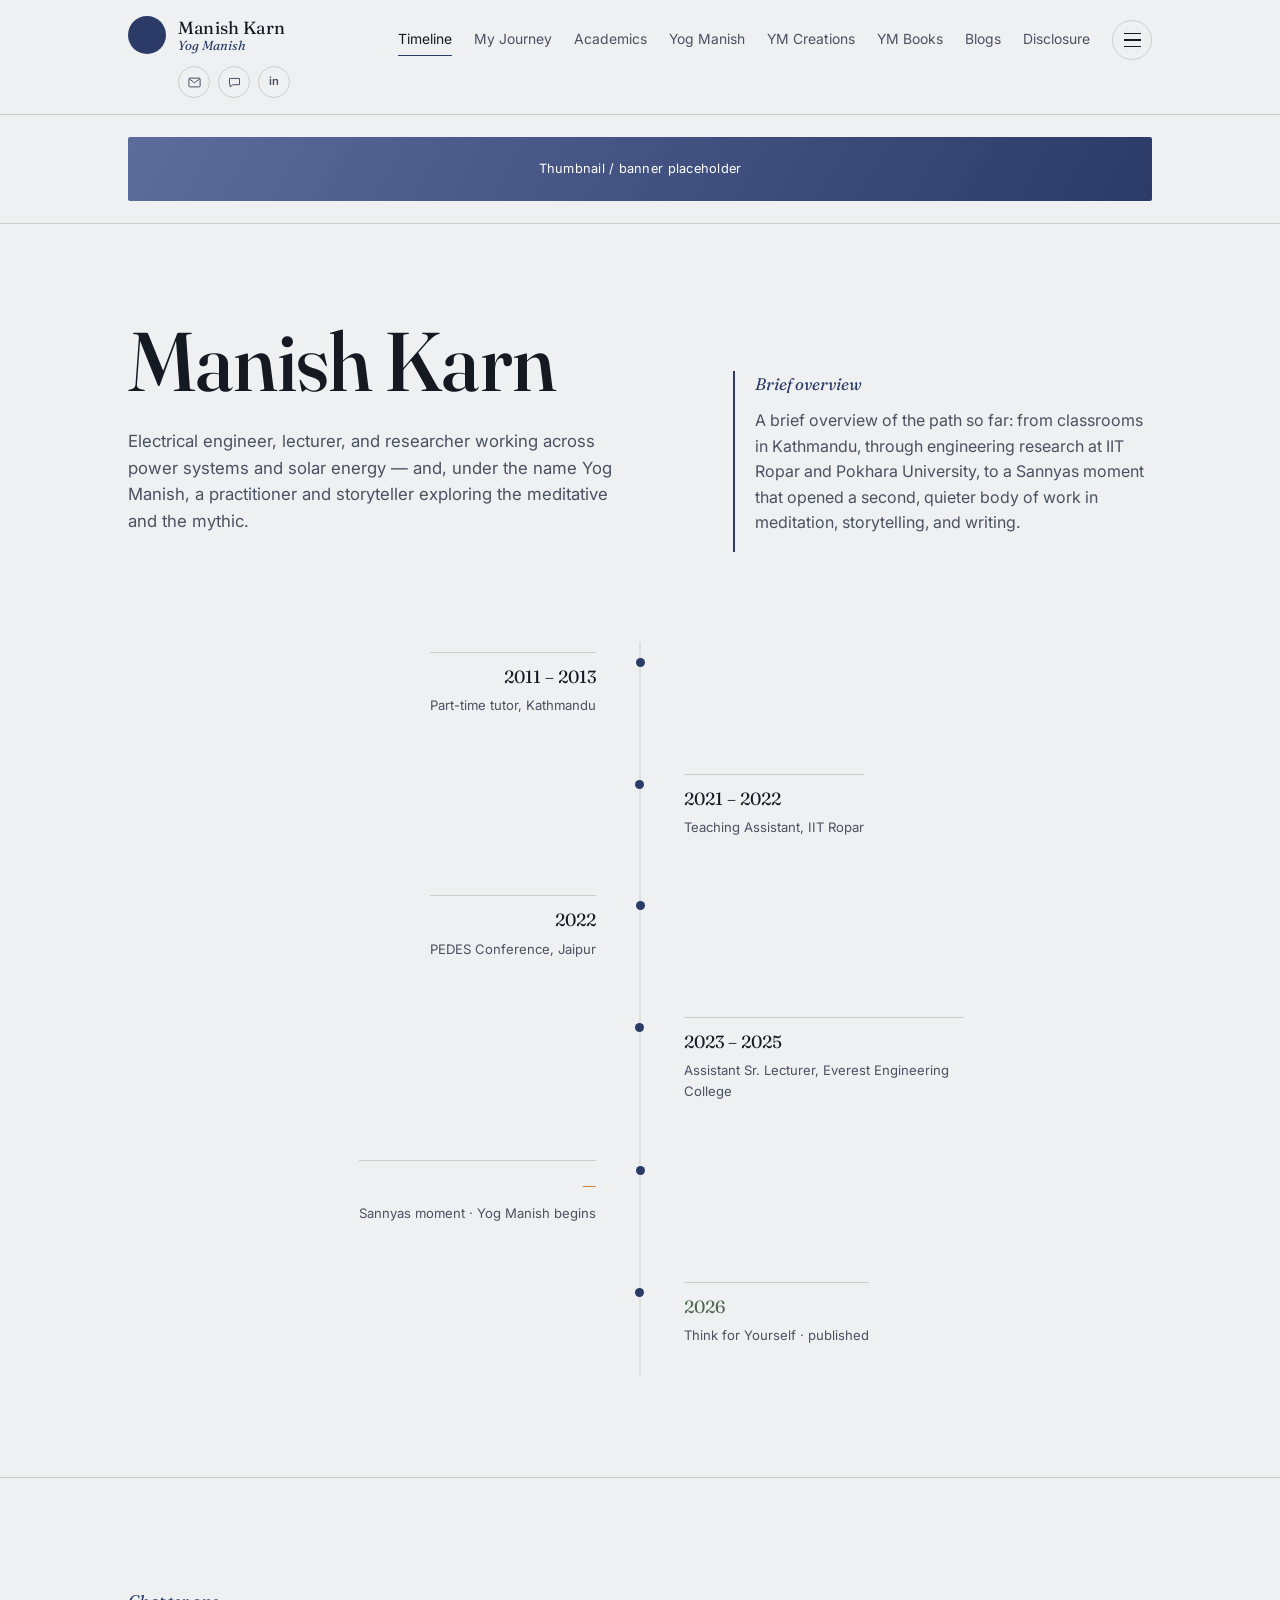
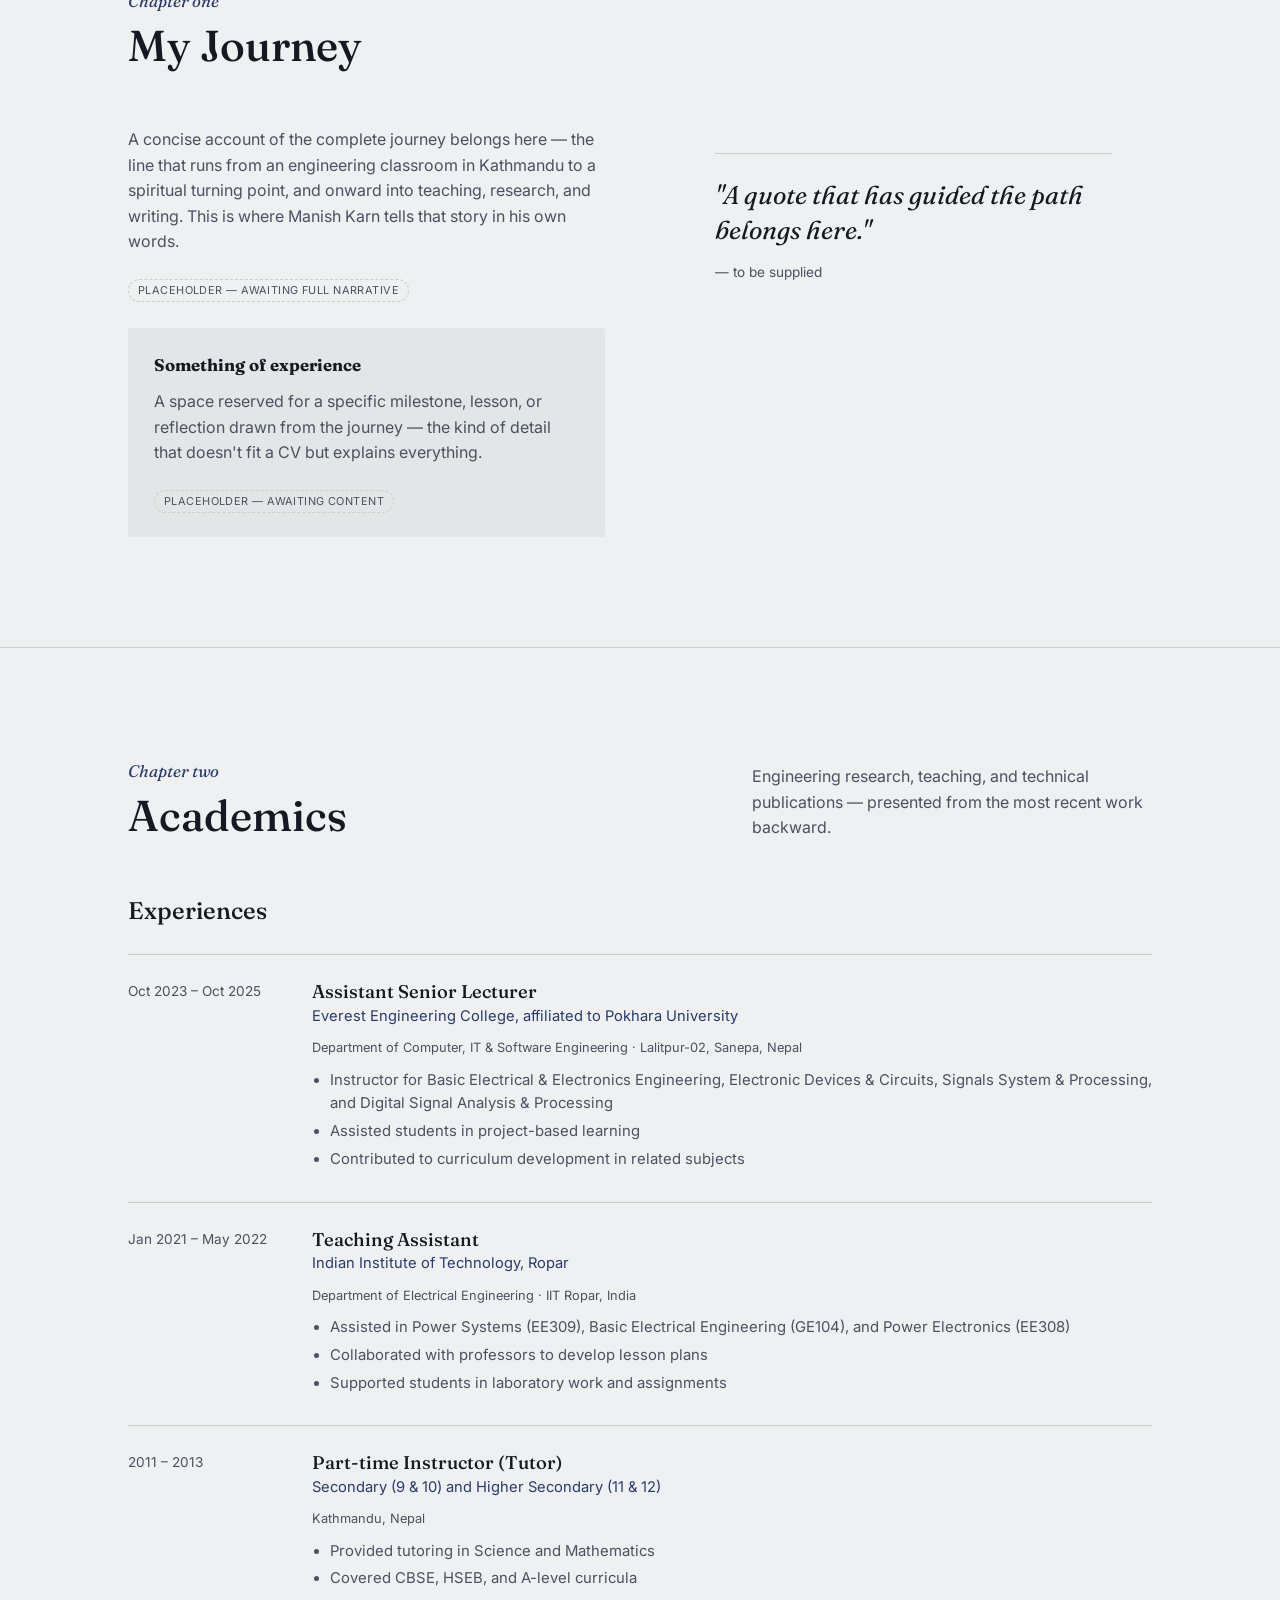
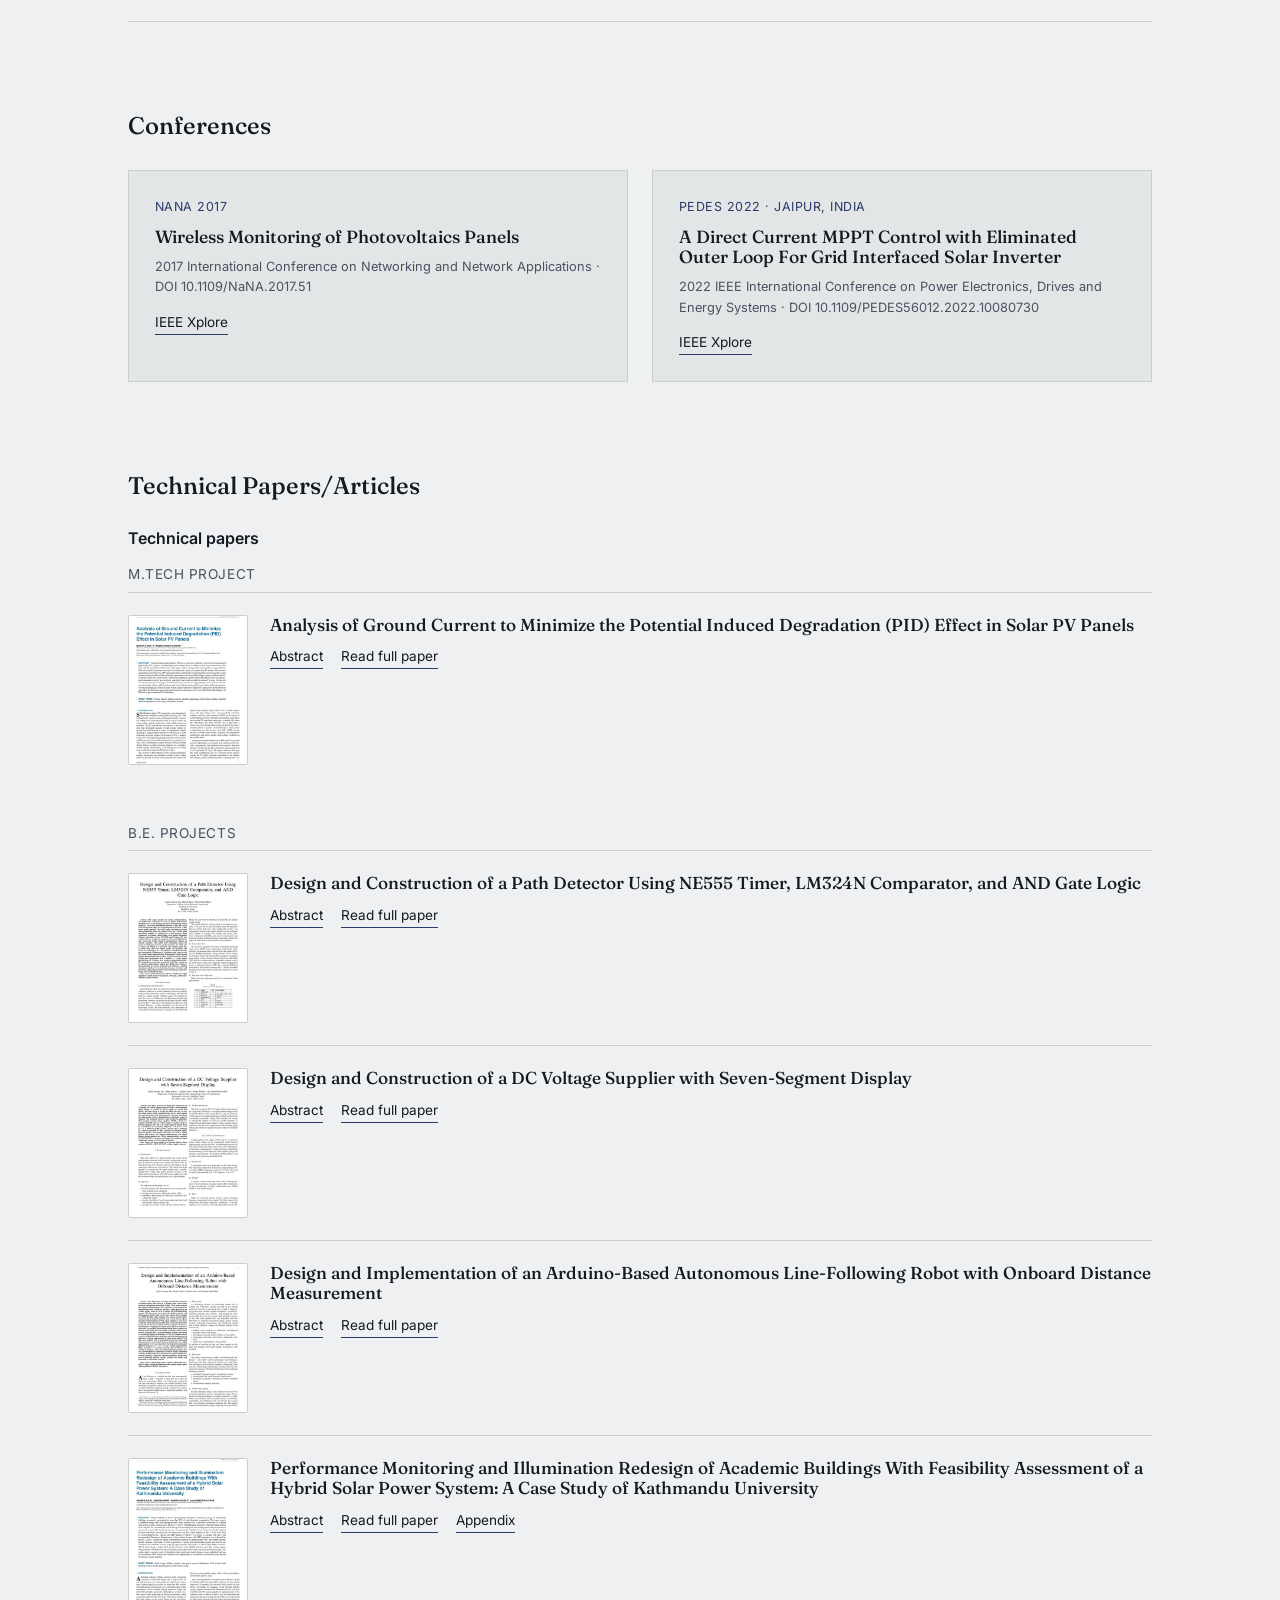
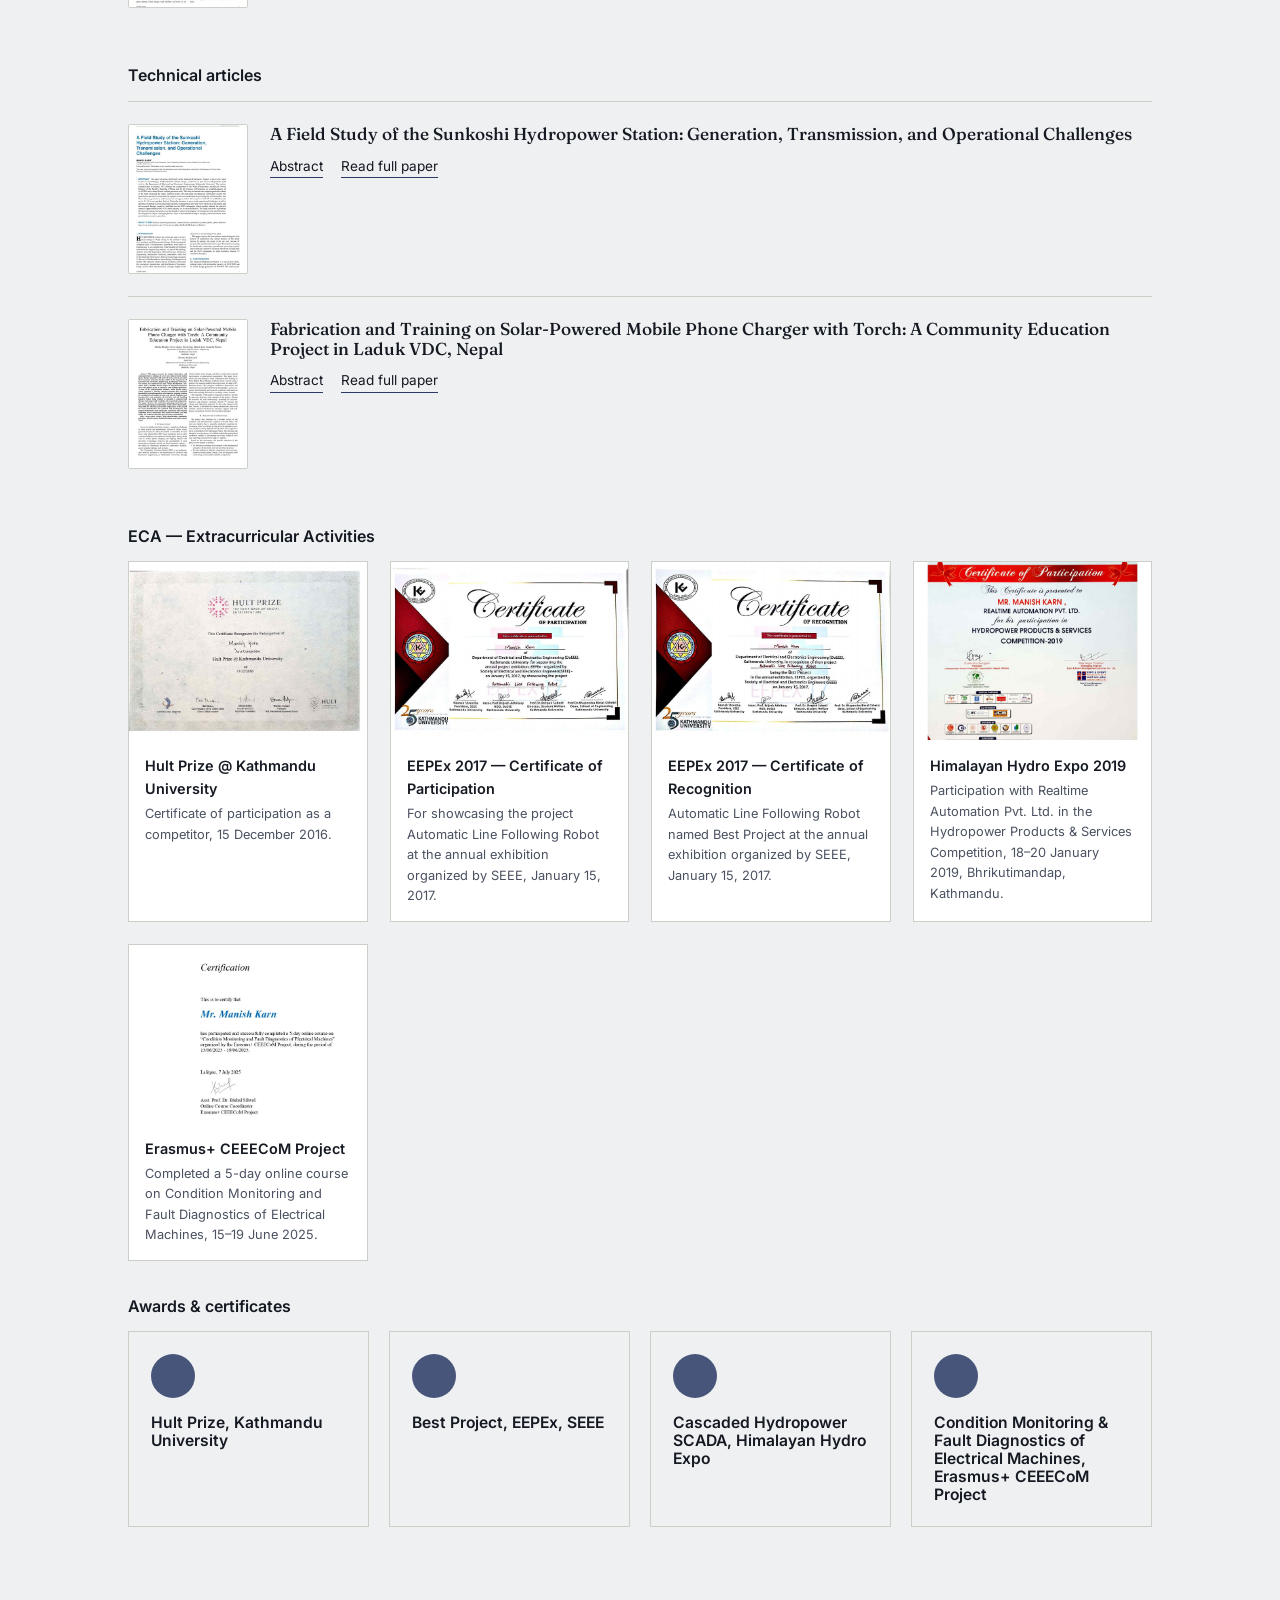
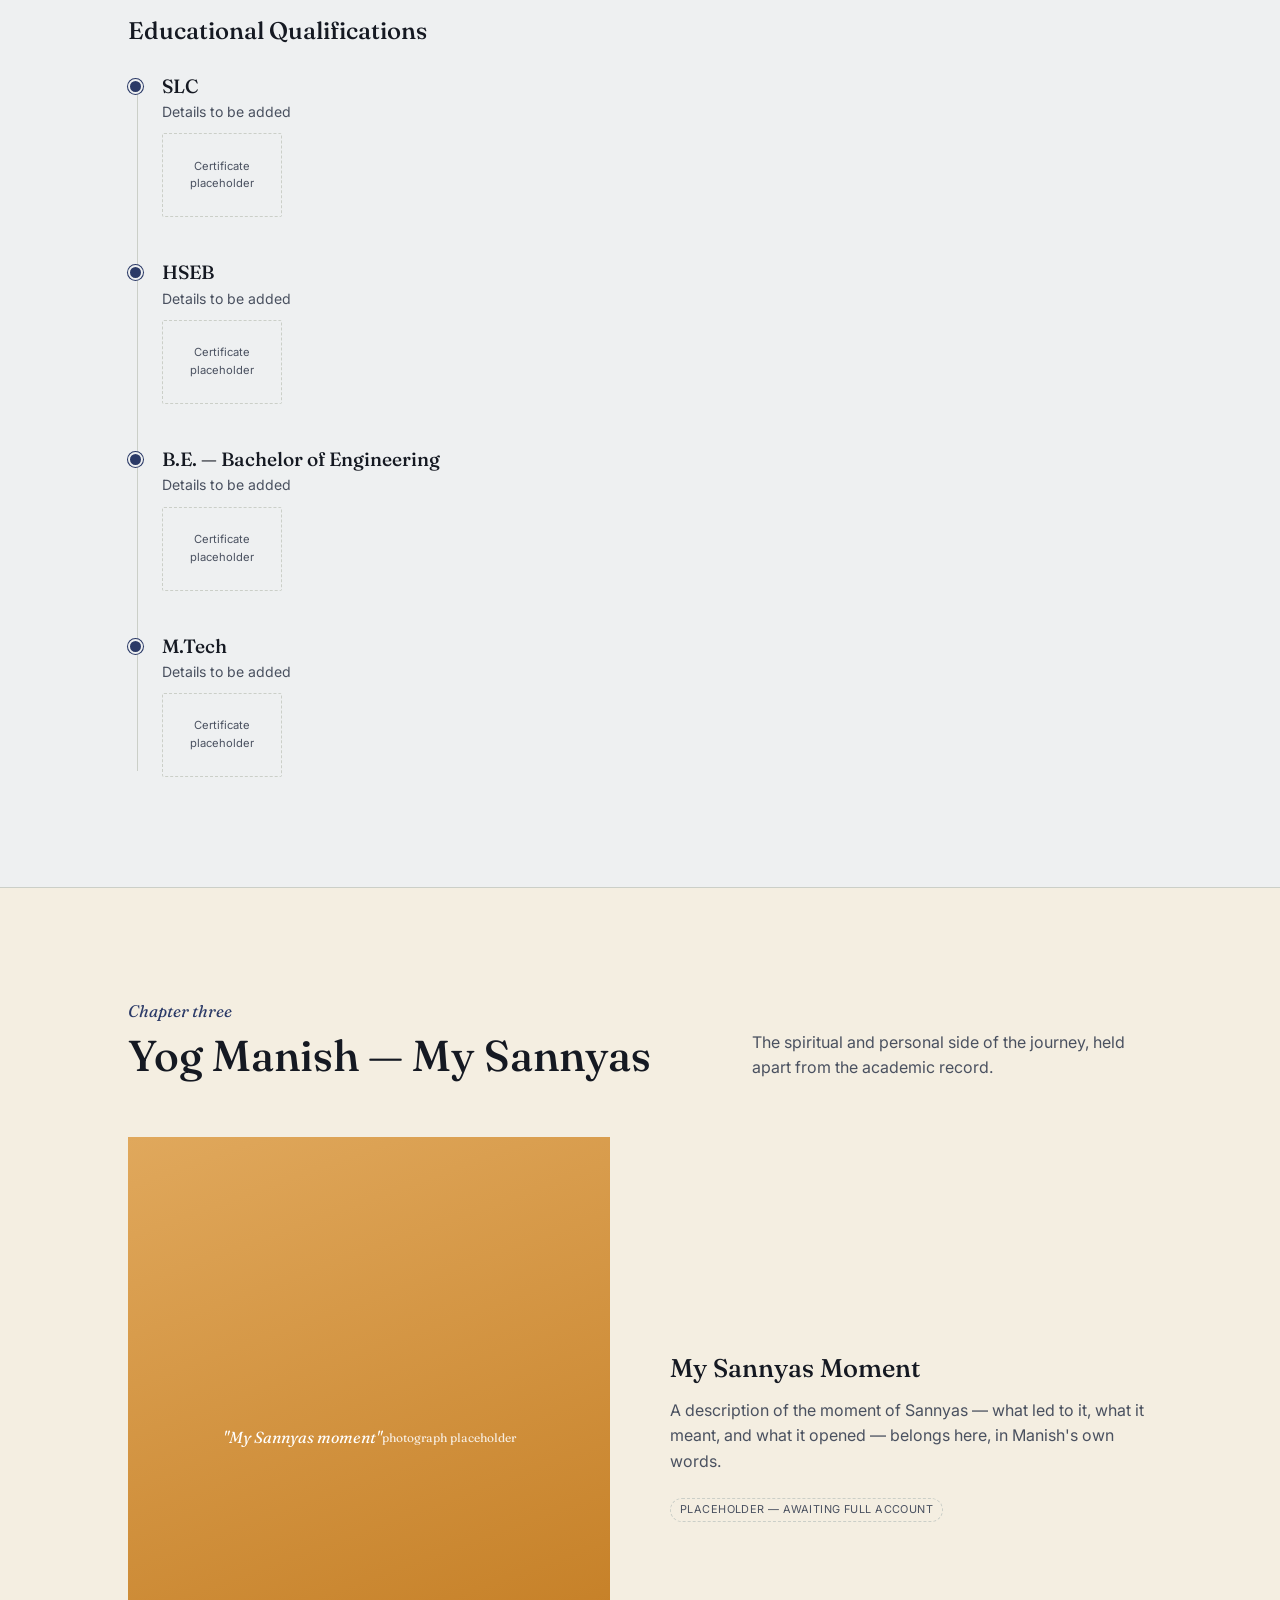
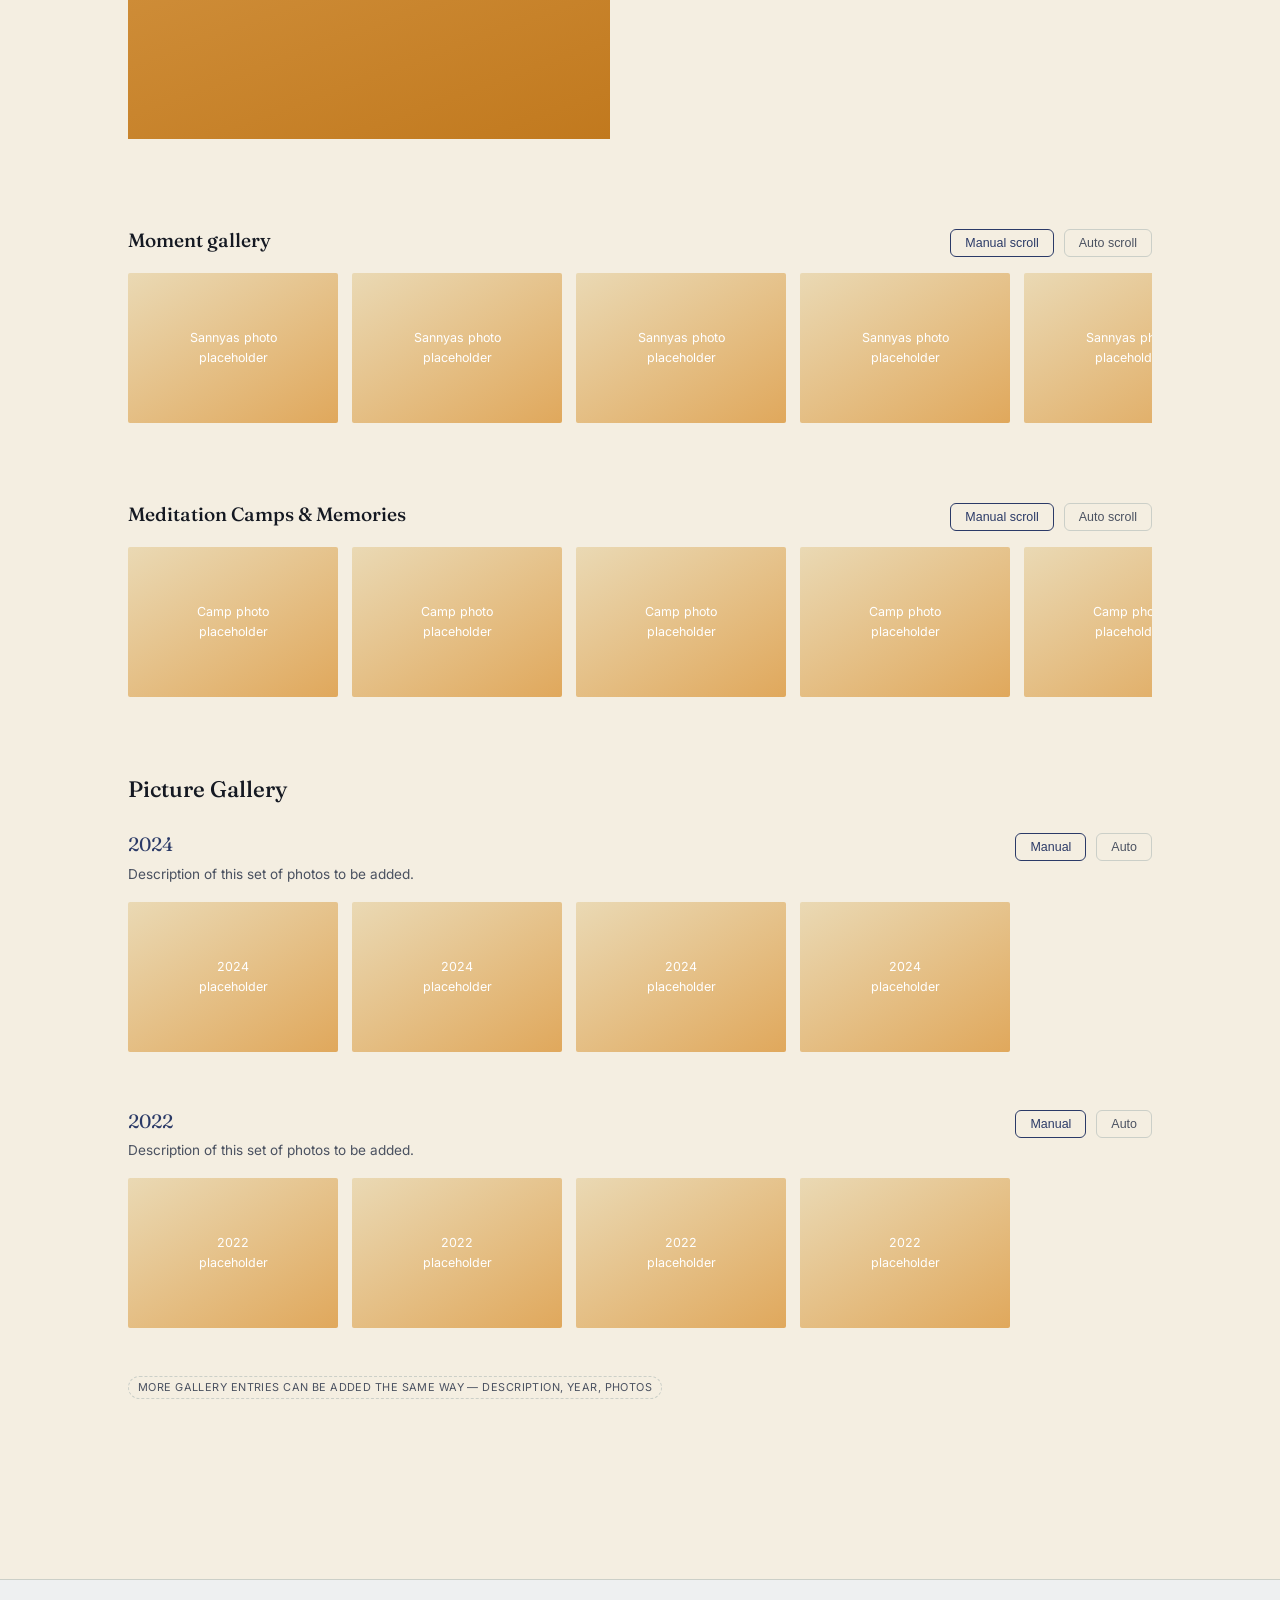
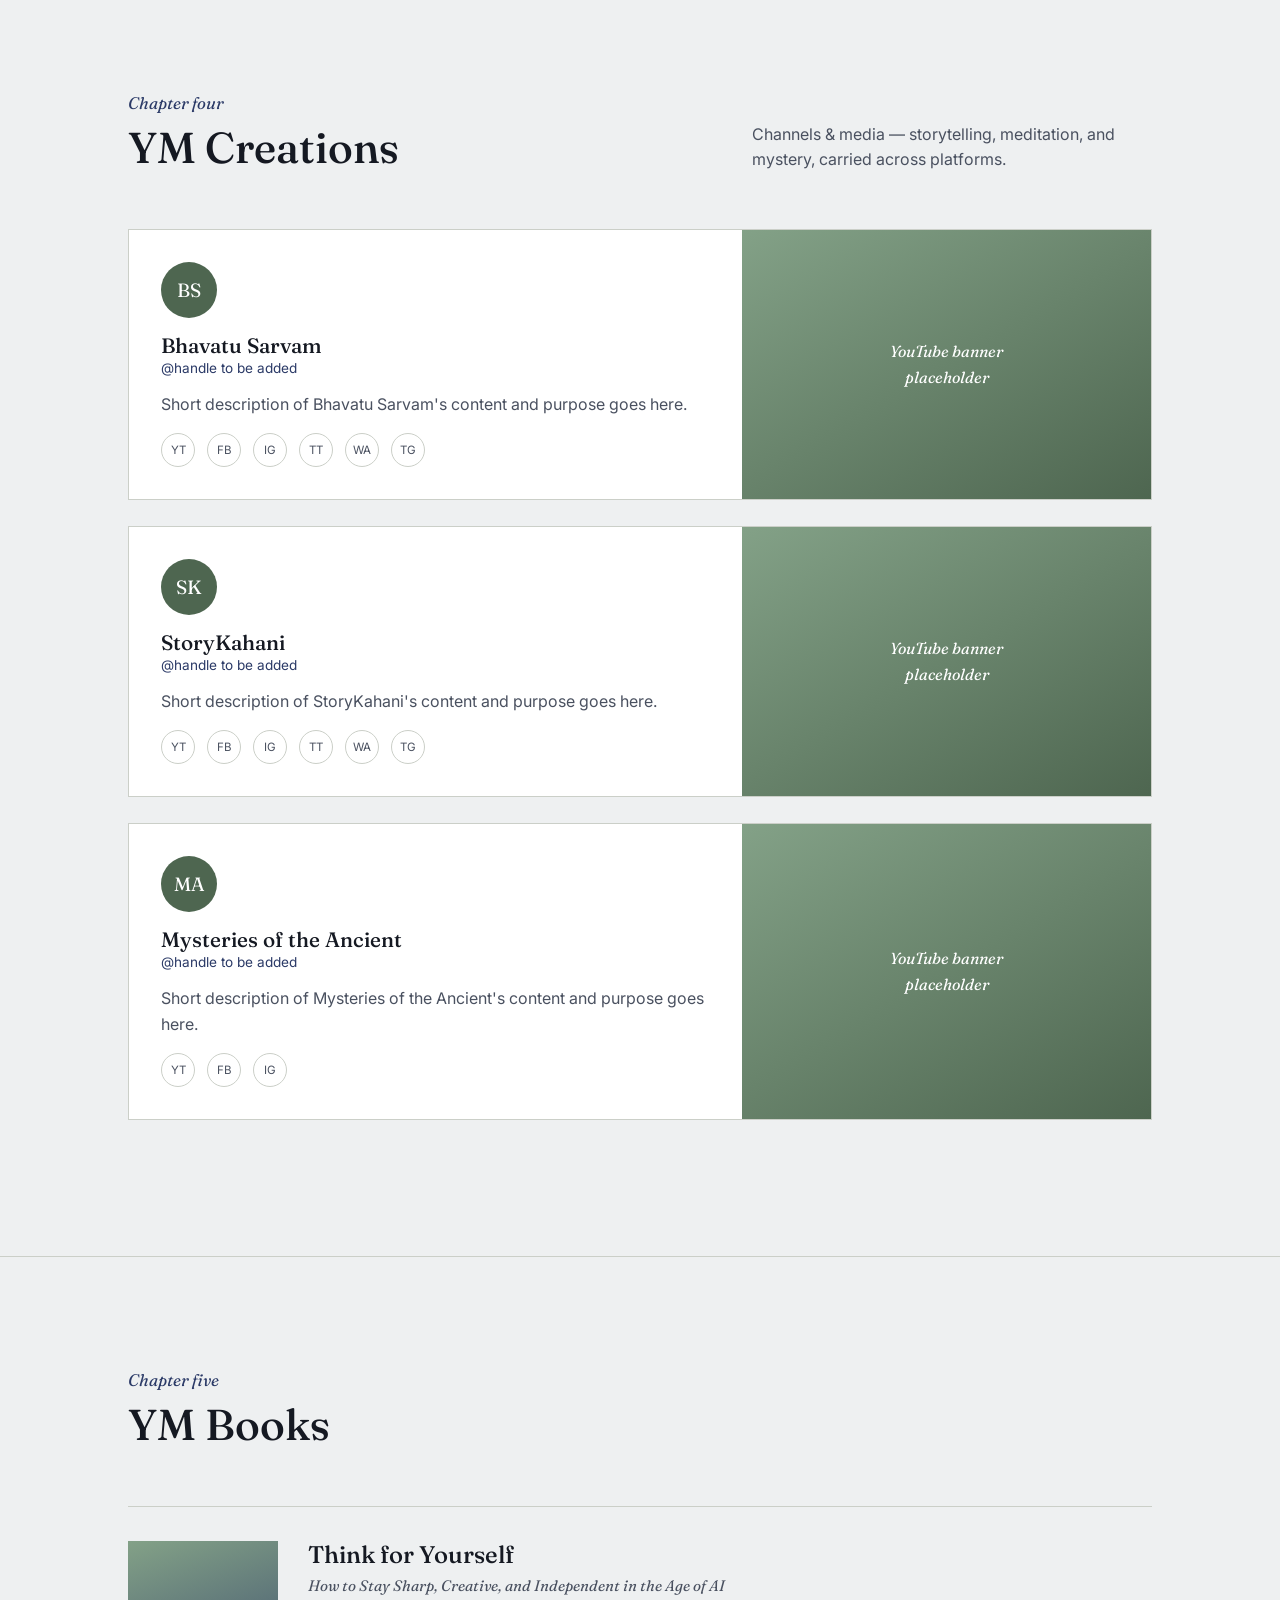
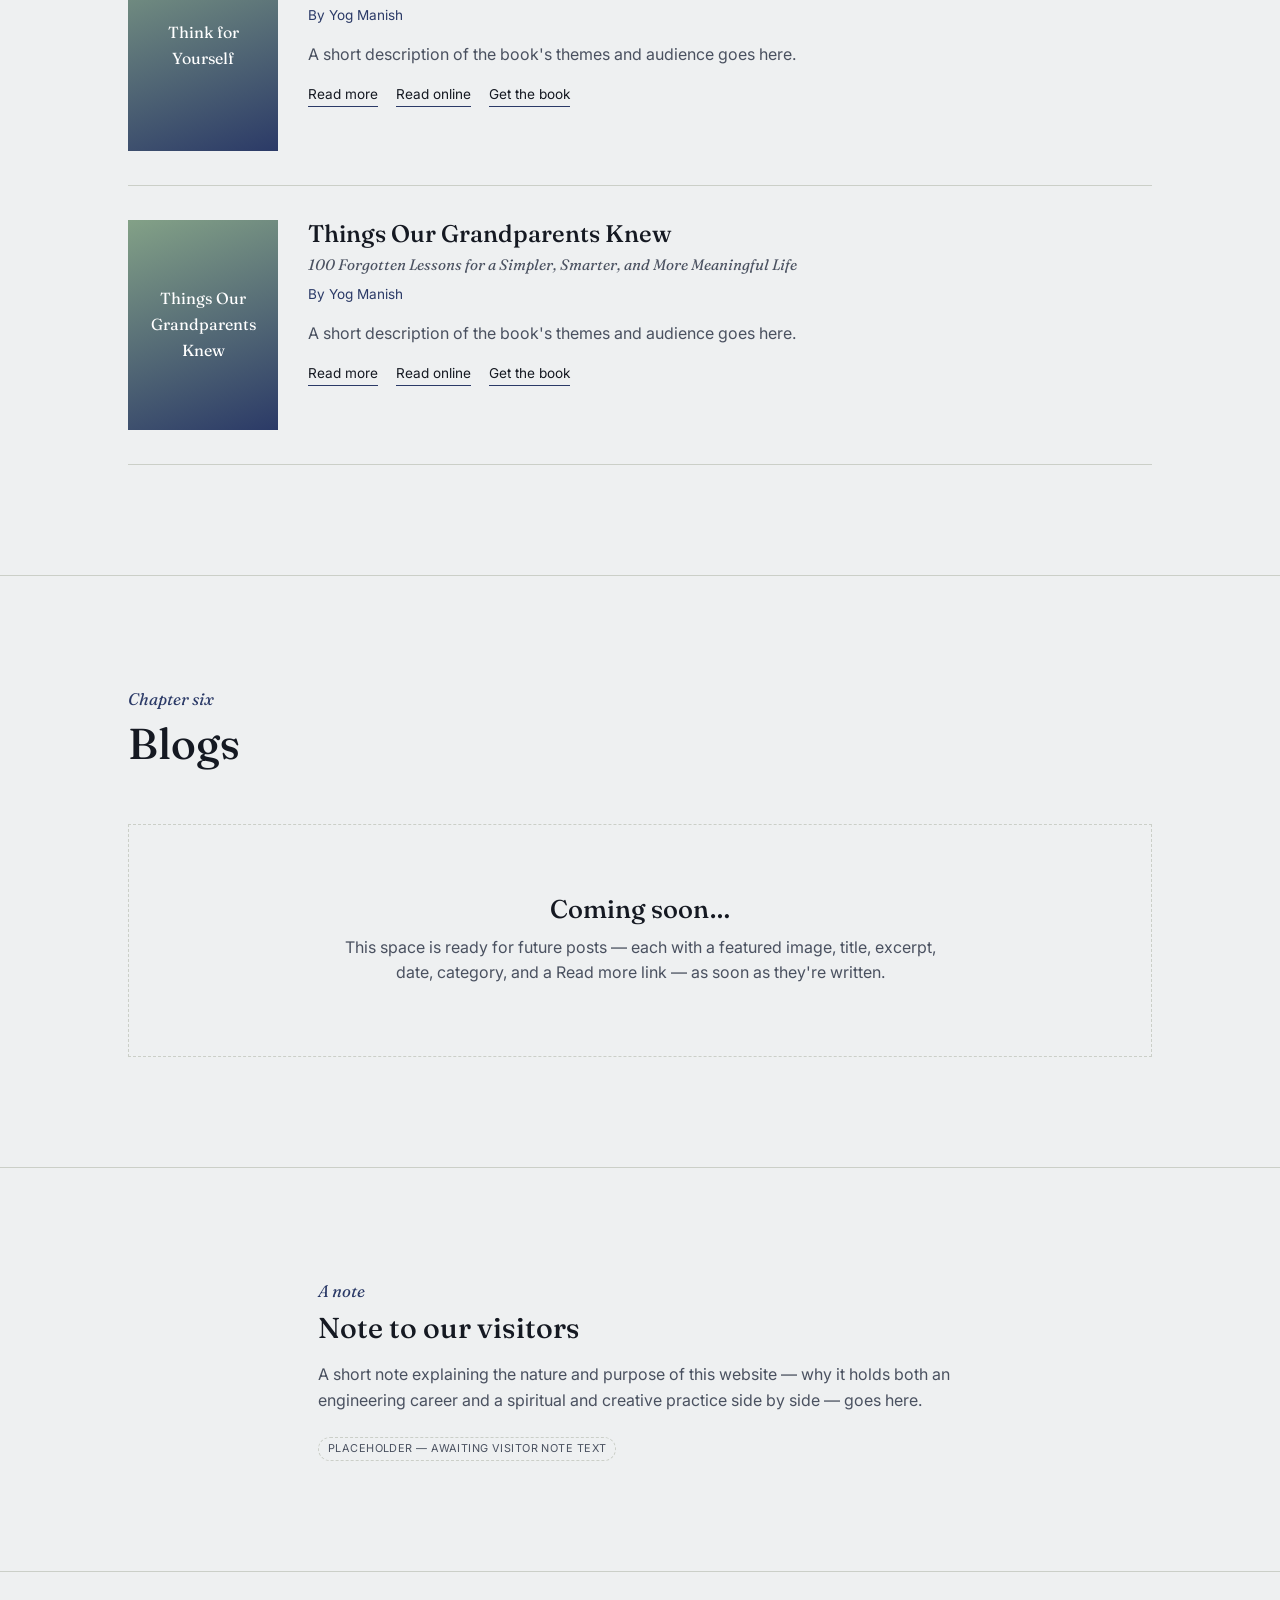
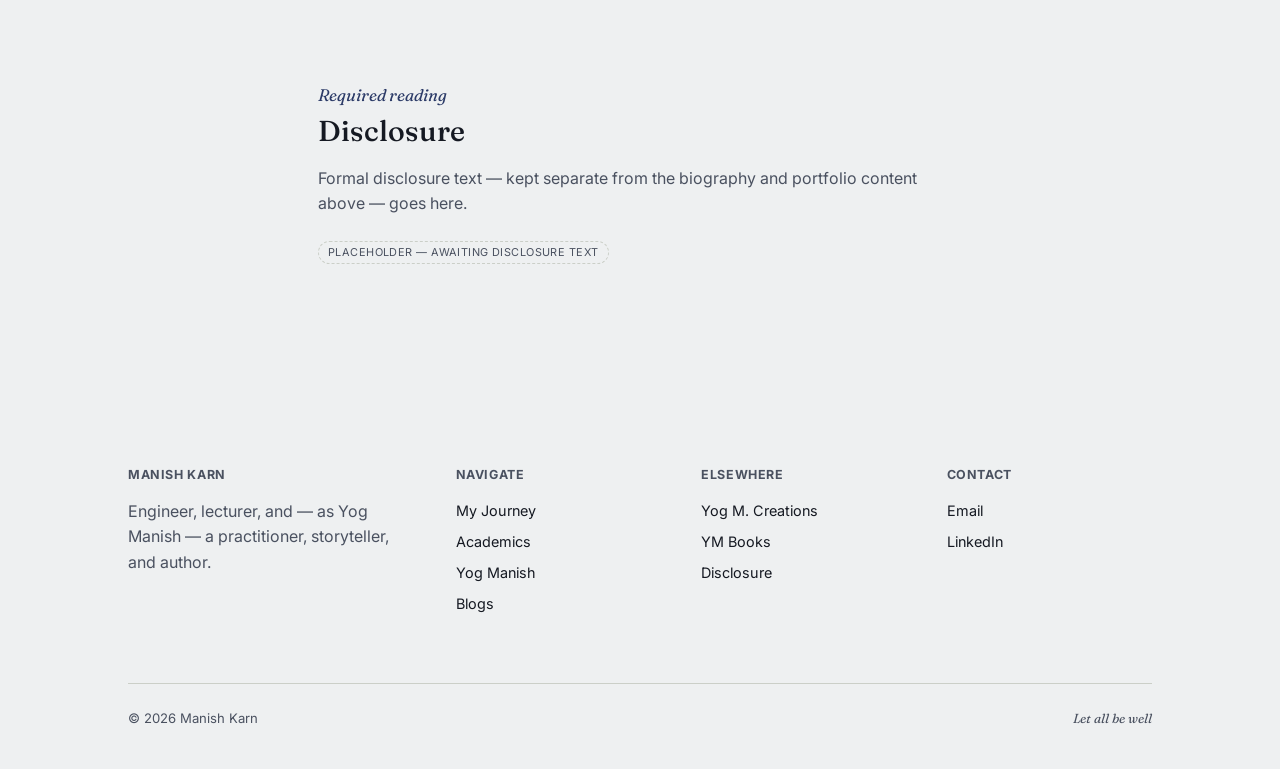
==== commit c924f7e1: "Add files via upload" ====
--- a/index.html
+++ b/index.html
@@ -3,607 +3,685 @@
 <head>
 <meta charset="UTF-8">
 <meta name="viewport" content="width=device-width, initial-scale=1.0">
-<title>Manish Karn — Electrical Engineer · Power Systems &amp; Automation</title>
-<meta name="description" content="Manish Karn — M.Tech Electrical Engineering (Power), IIT Ropar. Power electronics, grid-tied solar systems, industrial automation, and teaching.">
+<title>Manish Karn — Engineer, Teacher, Yog Manish</title>
 <link rel="preconnect" href="https://fonts.googleapis.com">
 <link rel="preconnect" href="https://fonts.gstatic.com" crossorigin>
-<link href="https://fonts.googleapis.com/css2?family=Source+Serif+4:ital,wght@0,600;0,700;1,500;1,600&family=Space+Grotesk:wght@400;500;600;700&family=IBM+Plex+Mono:wght@400;500;600&display=swap" rel="stylesheet">
-<link rel="stylesheet" href="styles.css">
+<link href="https://fonts.googleapis.com/css2?family=Fraunces:ital,opsz,wght@0,9..144,400;0,9..144,500;0,9..144,600;1,9..144,500&family=Inter:wght@400;500;600&display=swap" rel="stylesheet">
+<link rel="stylesheet" href="assets/css/styles.css">
 </head>
-<body>
-
-<div class="util-bar">Open to power-systems &amp; automation roles and academic collaborations — <a href="#contact">get in touch</a></div>
-
-<header class="site-nav" id="siteNav">
-  <div class="wrap nav-inner">
-    <a href="#top" class="nav-mark"><span class="dot"></span>MANISH&nbsp;KARN</a>
-    <nav class="nav-links" id="navLinks">
-      <a href="#timeline">Timeline</a>
-      <a href="#journey">Journey</a>
-      <div class="nav-drop" id="navDropAcademics">
-        <button class="nav-drop-btn" aria-expanded="false">Academics <span class="caret">▾</span></button>
-        <div class="nav-drop-menu">
-          <a href="#academics-experiences">Experiences</a>
-          <a href="#academics-conferences">Conferences</a>
-          <a href="#academics-technical-papers">Technical Papers</a>
-          <a href="#academics-eca">ECA &amp; Awards</a>
-          <a href="#academics-education">Educational Qualifications</a>
-        </div>
-      </div>
-      <a href="#recognition-sec">Training</a>
-    </nav>
-    <div class="nav-cta">
-      <div class="nav-status"><span class="pulse"></span><span id="localTime">Kathmandu</span></div>
-      <div class="nav-connect">
-        <button class="connect-icon-btn" data-connect="nav-email" aria-expanded="false" aria-label="Show email address">
-          <svg viewBox="0 0 22 22" fill="none" stroke="currentColor" stroke-width="1.4"><rect x="2.5" y="4.5" width="17" height="13" rx="1.5"/><path d="M3 5.5 11 12l8-6.5" stroke-linecap="round" stroke-linejoin="round"/></svg>
-        </button>
-        <button class="connect-icon-btn" data-connect="nav-phone" aria-expanded="false" aria-label="Show phone number">
-          <svg viewBox="0 0 22 22" fill="none" stroke="currentColor" stroke-width="1.4"><path d="M5 3.5c1 0 2.3 2.1 2.3 3 0 .7-1.4 1.6-1.4 2.3 0 1.6 3 4.6 4.6 4.6.7 0 1.6-1.4 2.3-1.4.9 0 3 1.3 3 2.3 0 1.3-1.4 2.7-2.7 2.7-4 0-10.6-6.6-10.6-10.6C2.3 4.9 3.7 3.5 5 3.5Z" stroke-linecap="round" stroke-linejoin="round"/></svg>
-        </button>
-        <button class="connect-icon-btn" data-connect="nav-linkedin" aria-expanded="false" aria-label="Show LinkedIn profile">
-          <svg viewBox="0 0 22 22" fill="none" stroke="currentColor" stroke-width="1.4"><circle cx="6.5" cy="6.5" r="1.6"/><path d="M6.5 10v7.5M11 17.5V13c0-1.7 1.3-3 3-3s3 1.3 3 3v4.5" stroke-linecap="round" stroke-linejoin="round"/></svg>
-        </button>
-      </div>
-      <button class="burger" id="burgerBtn" aria-label="Open menu"><span></span><span></span><span></span></button>
-    </div>
-  </div>
-  <div class="nav-connect-details wrap">
-    <div class="connect-detail" id="connect-nav-email" hidden><a href="mailto:manishkrn.mk@gmail.com">manishkrn.mk@gmail.com</a></div>
-    <div class="connect-detail" id="connect-nav-phone" hidden><a href="tel:+9779844138539">+977 9844138539</a></div>
-    <div class="connect-detail" id="connect-nav-linkedin" hidden><a href="https://www.linkedin.com/in/manish-karn-3b166b70" target="_blank" rel="noopener">linkedin.com/in/manish-karn-3b166b70</a></div>
+<body class="theme-academic">
+
+<header class="site-nav">
+  <div class="nav-inner">
+    <div class="brand-block">
+      <a href="#timeline" class="brand-group">
+        <span class="brand-thumb"></span>
+        <span class="brand-text">
+          <span class="brand-name">Manish Karn</span>
+          <span class="brand-tagline">Yog Manish</span>
+        </span>
+      </a>
+      <div class="brand-icons">
+        <a class="icon-btn" href="mailto:hello@example.com" title="Email" aria-label="Email">
+          <svg viewBox="0 0 24 24" fill="none" stroke="currentColor" stroke-width="1.6"><path d="M3 6.5A1.5 1.5 0 0 1 4.5 5h15A1.5 1.5 0 0 1 21 6.5v11A1.5 1.5 0 0 1 19.5 19h-15A1.5 1.5 0 0 1 3 17.5v-11Z"/><path d="m3.5 6 8.5 6.5L20.5 6"/></svg>
+        </a>
+        <a class="icon-btn" href="#disclosure" title="Contact" aria-label="Contact">
+          <svg viewBox="0 0 24 24" fill="none" stroke="currentColor" stroke-width="1.6"><path d="M4 5.5h16v10H9.5L5 19v-3.5H4v-10Z" stroke-linejoin="round"/></svg>
+        </a>
+        <a class="icon-btn" href="https://linkedin.com" target="_blank" rel="noopener" title="LinkedIn" aria-label="LinkedIn">
+          <span class="li-mono">in</span>
+        </a>
+      </div>
+    </div>
+
+    <div class="nav-right">
+      <nav class="links-inline">
+        <a href="#timeline">Timeline</a>
+        <a href="#journey">My Journey</a>
+        <a href="#academics">Academics</a>
+        <a href="#sannyas">Yog Manish</a>
+        <a href="#creations">YM Creations</a>
+        <a href="#books">YM Books</a>
+        <a href="#blogs">Blogs</a>
+        <a href="#disclosure">Disclosure</a>
+      </nav>
+      <button class="menu-btn" id="menuBtn" aria-label="Open menu" aria-expanded="false">
+        <span></span><span></span><span></span>
+      </button>
+    </div>
   </div>
 </header>
 
-<div class="mobile-menu" id="mobileMenu">
-  <button class="mobile-close" id="mobileClose" aria-label="Close menu">&times;</button>
+<!-- slide-in link panel — kept OUTSIDE the fixed header so its position:fixed
+     measures against the real viewport, not the header's own (blurred) box -->
+<nav class="links" id="navLinks">
   <a href="#timeline">Timeline</a>
-  <a href="#journey">Journey</a>
-  <div class="mm-group-label">ACADEMICS</div>
-  <a class="mm-sub" href="#academics-experiences">Experiences</a>
-  <a class="mm-sub" href="#academics-conferences">Conferences</a>
-  <a class="mm-sub" href="#academics-technical-papers">Technical Papers</a>
-  <a class="mm-sub" href="#academics-eca">ECA &amp; Awards</a>
-  <a class="mm-sub" href="#academics-education">Educational Qualifications</a>
-  <a href="#recognition-sec">Training</a>
+  <a href="#journey">My Journey</a>
+  <a href="#academics">Academics</a>
+  <a href="#sannyas">Yog Manish</a>
+  <a href="#creations">YM Creations</a>
+  <a href="#books">YM Books</a>
+  <a href="#blogs">Blogs</a>
+  <a href="#disclosure">Disclosure</a>
+</nav>
+
+<!-- banner now scrolls with the page instead of living in the fixed header -->
+<div class="banner-section">
+  <div class="wrap">
+    <div class="top-banner">Thumbnail / banner placeholder</div>
+  </div>
 </div>
 
-<div class="site-banner" id="siteBanner">
-  <div class="banner-track" id="bannerTrack">
-    <img class="banner-slide active" src="images/banner-manish-karn-1.jpg" alt="Manish Karn — Engineer, Educator, Learner, Content Creator, Author">
-  </div>
-  <div class="banner-dots" id="bannerDots"></div>
+<!-- ============ TIMELINE ============ -->
+<section id="timeline">
+  <div class="wrap">
+    <div class="home-grid">
+      <div>
+        <h1 class="home-name">Manish Karn</h1>
+        <p class="home-role">Electrical engineer, lecturer, and researcher working across power systems and solar energy — and, under the name Yog Manish, a practitioner and storyteller exploring the meditative and the mythic.</p>
+      </div>
+      <div class="home-overview">
+        <div class="eyebrow" style="margin-bottom:10px;">Brief overview</div>
+        <p style="max-width:none;">A brief overview of the path so far: from classrooms in Kathmandu, through engineering research at IIT Ropar and Pokhara University, to a Sannyas moment that opened a second, quieter body of work in meditation, storytelling, and writing.</p>
+      </div>
+    </div>
+
+    <div class="tree-timeline" aria-label="Life timeline">
+      <div class="tree-trunk"></div>
+      <div class="tree-node left">
+        <div class="tree-card"><div class="tl-year">2011 – 2013</div><div class="tl-label">Part-time tutor, Kathmandu</div></div>
+      </div>
+      <div class="tree-node right">
+        <div class="tree-card"><div class="tl-year">2021 – 2022</div><div class="tl-label">Teaching Assistant, IIT Ropar</div></div>
+      </div>
+      <div class="tree-node left">
+        <div class="tree-card"><div class="tl-year">2022</div><div class="tl-label">PEDES Conference, Jaipur</div></div>
+      </div>
+      <div class="tree-node right">
+        <div class="tree-card"><div class="tl-year">2023 – 2025</div><div class="tl-label">Assistant Sr. Lecturer, Everest Engineering College</div></div>
+      </div>
+      <div class="tree-node left">
+        <div class="tree-card accent-spirit"><div class="tl-year">—</div><div class="tl-label">Sannyas moment · Yog Manish begins</div></div>
+      </div>
+      <div class="tree-node right">
+        <div class="tree-card accent-create"><div class="tl-year">2026</div><div class="tl-label">Think for Yourself · published</div></div>
+      </div>
+    </div>
+  </div>
+</section>
+
+<!-- ============ MY JOURNEY ============ -->
+<section id="journey">
+  <div class="wrap">
+    <div class="section-head">
+      <div>
+        <div class="eyebrow">Chapter one</div>
+        <h2>My Journey</h2>
+      </div>
+    </div>
+    <div class="journey-grid">
+      <div>
+        <p style="max-width:none;">A concise account of the complete journey belongs here — the line that runs from an engineering classroom in Kathmandu to a spiritual turning point, and onward into teaching, research, and writing. This is where Manish Karn tells that story in his own words.</p>
+        <span class="ph-tag">Placeholder — awaiting full narrative</span>
+        <div class="experience-note">
+          <strong style="font-family:var(--serif);font-size:1.05rem;">Something of experience</strong>
+          <p style="margin-top:10px;">A space reserved for a specific milestone, lesson, or reflection drawn from the journey — the kind of detail that doesn't fit a CV but explains everything.</p>
+          <span class="ph-tag">Placeholder — awaiting content</span>
+        </div>
+      </div>
+      <div>
+        <blockquote class="journey-quote">
+          "A quote that has guided the path belongs here."
+          <cite>— to be supplied</cite>
+        </blockquote>
+      </div>
+    </div>
+  </div>
+</section>
+
+<!-- ============ ACADEMICS ============ -->
+<section id="academics">
+  <div class="wrap">
+    <div class="section-head">
+      <div>
+        <div class="eyebrow">Chapter two</div>
+        <h2>Academics</h2>
+      </div>
+      <p style="margin:0;max-width:40ch;">Engineering research, teaching, and technical publications — presented from the most recent work backward.</p>
+    </div>
+
+    <!-- 4. Experiences -->
+    <div class="academic-block" id="experiences">
+      <div class="block-label"><h3>Experiences</h3></div>
+
+      <div class="exp-row">
+        <div class="exp-period">Oct 2023 – Oct 2025</div>
+        <div class="exp-body">
+          <h4>Assistant Senior Lecturer</h4>
+          <div class="exp-org">Everest Engineering College, affiliated to Pokhara University</div>
+          <div class="exp-loc">Department of Computer, IT &amp; Software Engineering · Lalitpur-02, Sanepa, Nepal</div>
+          <ul>
+            <li>Instructor for Basic Electrical &amp; Electronics Engineering, Electronic Devices &amp; Circuits, Signals System &amp; Processing, and Digital Signal Analysis &amp; Processing</li>
+            <li>Assisted students in project-based learning</li>
+            <li>Contributed to curriculum development in related subjects</li>
+          </ul>
+        </div>
+      </div>
+
+      <div class="exp-row">
+        <div class="exp-period">Jan 2021 – May 2022</div>
+        <div class="exp-body">
+          <h4>Teaching Assistant</h4>
+          <div class="exp-org">Indian Institute of Technology, Ropar</div>
+          <div class="exp-loc">Department of Electrical Engineering · IIT Ropar, India</div>
+          <ul>
+            <li>Assisted in Power Systems (EE309), Basic Electrical Engineering (GE104), and Power Electronics (EE308)</li>
+            <li>Collaborated with professors to develop lesson plans</li>
+            <li>Supported students in laboratory work and assignments</li>
+          </ul>
+        </div>
+      </div>
+
+      <div class="exp-row">
+        <div class="exp-period">2011 – 2013</div>
+        <div class="exp-body">
+          <h4>Part-time Instructor (Tutor)</h4>
+          <div class="exp-org">Secondary (9 &amp; 10) and Higher Secondary (11 &amp; 12)</div>
+          <div class="exp-loc">Kathmandu, Nepal</div>
+          <ul>
+            <li>Provided tutoring in Science and Mathematics</li>
+            <li>Covered CBSE, HSEB, and A-level curricula</li>
+          </ul>
+        </div>
+      </div>
+    </div>
+
+    <!-- 3. Conferences -->
+    <div class="academic-block" id="conferences">
+      <div class="block-label"><h3>Conferences</h3></div>
+      <div class="card-grid">
+        <div class="pub-card">
+          <div class="pub-venue">NaNA 2017</div>
+          <h4>Wireless Monitoring of Photovoltaics Panels</h4>
+          <div class="pub-meta">2017 International Conference on Networking and Network Applications · DOI 10.1109/NaNA.2017.51</div>
+          <div class="pub-links">
+            <a href="https://ieeexplore.ieee.org/document/8247135" target="_blank" rel="noopener">IEEE Xplore</a>
+          </div>
+        </div>
+        <div class="pub-card">
+          <div class="pub-venue">PEDES 2022 · Jaipur, India</div>
+          <h4>A Direct Current MPPT Control with Eliminated Outer Loop For Grid Interfaced Solar Inverter</h4>
+          <div class="pub-meta">2022 IEEE International Conference on Power Electronics, Drives and Energy Systems · DOI 10.1109/PEDES56012.2022.10080730</div>
+          <div class="pub-links">
+            <a href="https://ieeexplore.ieee.org/document/10080730" target="_blank" rel="noopener">IEEE Xplore</a>
+          </div>
+        </div>
+      </div>
+    </div>
+
+    <!-- 2. Technical Papers / Technical Work -->
+    <div class="academic-block" id="technical-work">
+      <div class="block-label"><h3>Technical Papers/Articles</h3></div>
+
+      <h4 style="font-size:1rem;font-family:var(--sans);font-weight:600;margin-bottom:16px;">Technical papers</h4>
+
+      <p style="margin-bottom:6px;font-size:.85rem;text-transform:uppercase;letter-spacing:.04em;color:var(--ink-soft);">M.Tech project</p>
+      <div class="doc-card">
+        <div class="doc-thumb"><img src="assets/images/pid-solar-pv-thumb.jpg" alt="First page of the PID Effect in Solar PV Panels paper" onerror="this.replaceWith(Object.assign(document.createElement('span'),{textContent:'M.Tech'}))"></div>
+        <div class="doc-body">
+          <h4>Analysis of Ground Current to Minimize the Potential Induced Degradation (PID) Effect in Solar PV Panels</h4>
+          <div class="doc-actions">
+            <button onclick="openAbstractFromEl('PID Effect in Solar PV Panels — Abstract', 'abstract-pid-solar-pv')">Abstract</button>
+            <button onclick="toggleInlineReader(this, 'PID Effect in Solar PV Panels — paper', 'assets/papers/pid-solar-pv.pdf')">Read full paper</button>
+          </div>
+          <div id="abstract-pid-solar-pv" style="display:none;">Potential Induced Degradation (PID) is a long-term reliability concern for grid-connected photovoltaic (PV) systems, in which high system voltage drives a leakage current between the active solar cells and the grounded module frame. This paper analyzes the ground-current pathway responsible for PID and presents a hardware prototype for sensing this current on an operating PV system. The parasitic capacitance formed between a PV panel and earth is examined for a transformerless inverter topology, and a resonant-circuit model is used to relate this capacitance to the observable leakage-current oscillation period. A sensing circuit built around TL082 operational amplifiers, together with a three-phase IGBT-based pulse-width-modulated inverter, was designed, assembled, and tested on a 400&nbsp;W outdoor PV array. The inverter was characterized across a range of modulation indices, and the sensing prototype was used to measure the common-mode voltage, and hence the ground current, between the module frame and earth during operation. The measured leakage current oscillates within a range consistent with parasitic-capacitance-driven behavior reported in the literature, supporting ground-current monitoring as a low-cost, field-deployable indicator of PID risk in grid-connected PV installations.</div>
+        </div>
+      </div>
+
+      <p style="margin:36px 0 6px;font-size:.85rem;text-transform:uppercase;letter-spacing:.04em;color:var(--ink-soft);">B.E. projects</p>
+      <div class="doc-card">
+        <div class="doc-thumb"><img src="assets/images/path-detector-ieee-thumb.jpg" alt="First page of the Path Detector paper" onerror="this.replaceWith(Object.assign(document.createElement('span'),{textContent:'B.E.'}))"></div>
+        <div class="doc-body">
+          <h4>Design and Construction of a Path Detector Using NE555 Timer, LM324N Comparator, and AND Gate Logic</h4>
+          <div class="doc-actions">
+            <button onclick="openAbstractFromEl('Path Detector — Abstract', 'abstract-path-detector')">Abstract</button>
+            <button onclick="toggleInlineReader(this, 'Path Detector — IEEE paper', 'assets/papers/path-detector-ieee.pdf')">Read full paper</button>
+          </div>
+          <div id="abstract-path-detector" style="display:none;">This paper presents the design, implementation, and performance evaluation of a low-cost optical path detector intended for use as the sensing front-end of line-following robotic platforms. The system distinguishes between a black line and a white background using two Light Dependent Resistor (LDR) based optical channels. An NE555 timer operating in astable mode periodically pulses the emitter LEDs, an LM324N quad operational amplifier is configured as a dual-channel voltage comparator to evaluate reflected-light levels against adjustable reference thresholds, and an MC74F08 quad 2-input AND gate combines the two comparator outputs to drive an audible buzzer only when both sensing channels simultaneously indicate an off-path condition. This logical AND combination allows the system to distinguish between partial deviation, in which only a visual LED indicator is activated, and complete path loss, in which both LED and audible alarms are triggered. The circuit was prototyped on a breadboard, verified functionally, and subsequently transferred to a printed circuit board (PCB) for a more robust implementation. Experimental testing showed reliable discrimination between black and white surfaces on both straight and curved paths, with a nominal +5&nbsp;V logic supply derived from a 9&nbsp;V battery via a resistive voltage-drop network. The design demonstrates that dependable optical line-sensing can be achieved using discrete analog and digital ICs, without a microcontroller, at very low component cost, making it a suitable educational platform for introducing first-year electrical and electronics engineering students to sensor interfacing, comparator design, and combinational logic.</div>
+        </div>
+      </div>
+      <div class="doc-card">
+        <div class="doc-thumb"><img src="assets/images/dc-voltage-supplier-thumb.jpg" alt="First page of the DC Voltage Supplier paper" onerror="this.replaceWith(Object.assign(document.createElement('span'),{textContent:'B.E.'}))"></div>
+        <div class="doc-body">
+          <h4>Design and Construction of a DC Voltage Supplier with Seven-Segment Display</h4>
+          <div class="doc-actions">
+            <button onclick="openAbstractFromEl('DC Voltage Supplier — Abstract', 'abstract-dc-voltage-supplier')">Abstract</button>
+            <button onclick="toggleInlineReader(this, 'DC Voltage Supplier — IEEE paper', 'assets/papers/dc-voltage-supplier.pdf')">Read full paper</button>
+          </div>
+          <div id="abstract-dc-voltage-supplier" style="display:none;">This paper presents the design and construction of a variable DC power supply integrated with a seven-segment digital display. A variable DC power supply is a device that delivers electrical power to a load and allows the user to vary the output voltage within a specified range. Such a unit is among the most frequently used instruments in electronic workshops and laboratories, where a fluctuation-free, adjustable output is required. The proposed circuit is built around an adjustable three-terminal variable-voltage regulator LM338, a fixed 5&nbsp;V regulator LM7805, and an LM337 negative regulator used for current regulation. The 220&nbsp;V AC mains supply is stepped down by a transformer to a secondary output of −12&nbsp;V–0–+12&nbsp;V AC at 3&nbsp;A. A full-wave bridge rectifier converts this to pulsating DC, which is smoothed by filter capacitors to eliminate ripple. Both the positive and negative half-cycles are used to obtain positive and negative DC outputs simultaneously. The digital display section employs the CMOS analog-to-digital converter IC ICL7107CPLZ to measure and display the regulated output voltage and current on seven-segment displays.</div>
+        </div>
+      </div>
+      <div class="doc-card">
+        <div class="doc-thumb"><img src="assets/images/line-following-robot-thumb.jpg" alt="First page of the Line-Following Robot paper" onerror="this.replaceWith(Object.assign(document.createElement('span'),{textContent:'B.E.'}))"></div>
+        <div class="doc-body">
+          <h4>Design and Implementation of an Arduino-Based Autonomous Line-Following Robot with Onboard Distance Measurement</h4>
+          <div class="doc-actions">
+            <button onclick="openAbstractFromEl('Line-Following Robot — Abstract', 'abstract-line-following-robot')">Abstract</button>
+            <button onclick="toggleInlineReader(this, 'Line-Following Robot — paper', 'assets/papers/line-following-robot.pdf')">Read full paper</button>
+          </div>
+          <div id="abstract-line-following-robot" style="display:none;">Line following is one of the most fundamental tasks in mobile robotics and serves as a stepping stone toward more advanced autonomous navigation systems. This paper presents the design, implementation, and evaluation of an autonomous line-following robot capable of tracking a black line drawn on a white surface using an array of optical (IR-LED/photodiode) sensors. The four-sensor array gives the platform precise and flexible path tracking, while two DC gear motors, driven through an L293D H-bridge under Arduino Uno control, provide differential steering. A proportional duty-cycle control scheme adjusts the pulse-width-modulated (PWM) signal supplied to each motor so that the robot can travel straight, turn, or execute sharp turns in response to the sensor pattern, and it re-acquires the line autonomously by sweeping in a circular search pattern whenever it loses track. An auxiliary infrared break-beam sensor coupled to a wheel is used to build a low-cost digital revolution counter, whose count is converted into a travelled-distance estimate and shown on an onboard liquid-crystal display (LCD). The complete circuit was first verified in Proteus simulation and then implemented on hardware. Practical measurements of motor speed against PWM duty cycle, together with a comparison between the constructed tachometer and a commercial reference instrument (error within approximately 6–12%), are reported. The final electromechanical platform measures 192&nbsp;×&nbsp;100&nbsp;×&nbsp;70&nbsp;mm³, weighs approximately 200&nbsp;g, and achieves a minimum turning radius of 100&nbsp;mm at a velocity of about 24.2&nbsp;cm/s. The system demonstrates that a low-cost, interdisciplinary combination of optical sensing, embedded control, and differential-drive kinematics can yield a reliable line-tracking platform suitable for automated-guidance applications such as industrial material carriers, museum tour guides, and household or educational robotics.</div>
+        </div>
+      </div>
+      <div class="doc-card">
+        <div class="doc-thumb"><img src="assets/images/kathmandu-illumination-thumb.jpg" alt="First page of the Kathmandu University illumination redesign paper" onerror="this.replaceWith(Object.assign(document.createElement('span'),{textContent:'B.E.'}))"></div>
+        <div class="doc-body">
+          <h4>Performance Monitoring and Illumination Redesign of Academic Buildings With Feasibility Assessment of a Hybrid Solar Power System: A Case Study of Kathmandu University</h4>
+          <div class="doc-actions">
+            <button onclick="openAbstractFromEl('Performance Monitoring and Illumination Redesign of Academic Buildings With Feasibility Assessment of a Hybrid Solar Power System: A Case Study of Kathmandu University', 'abstract-kathmandu-illumination')">Abstract</button>
+            <button onclick="toggleInlineReader(this, 'Performance Monitoring and Illumination Redesign of Academic Buildings With Feasibility Assessment of a Hybrid Solar Power System: A Case Study of Kathmandu University', 'assets/papers/kathmandu-illumination.pdf')">Read full paper</button>
+            <a href="assets/papers/kathmandu-illumination-appendix.pdf" target="_blank" rel="noopener">Appendix</a>
+          </div>
+          <div id="abstract-kathmandu-illumination" style="display:none;">Interior lighting is one of the dominant consumers of electrical energy in institutional buildings, commonly accounting for more than 30% of total electrical consumption. This paper reports a combined energy-audit and lighting-redesign study, together with a feasibility assessment of a hybrid solar power system, carried out at Blocks 2, 8 and 9 of Kathmandu University. Watt-hour load profiles were compiled for each block by on-site survey across working and non-working hours and across summer and winter seasons. On-site illuminance was measured with a digital lux meter and cross-checked against DIALux simulation, revealing that the fluorescent- and CFL-based lighting in Block 8 fell well short of recommended levels, whereas the LED lighting of Block 9 was closer to, though still below, the recommended illuminance. Replacement of the existing fixtures with LED luminaires was evaluated for Blocks 2 and 8, yielding an energy-consumption reduction of approximately 60% and simple payback periods of about 4 years and 12 years, respectively. A hybrid solar photovoltaic system was sized for the combined load of Blocks 8 and 9, requiring approximately 226 modules of 250&nbsp;W (56.5&nbsp;kWp), a 16-unit, 200&nbsp;Ah battery bank, a single 292&nbsp;A charge controller and a 100&nbsp;kW hybrid inverter. The existing loop-in wiring scheme of Block 9 was also documented and analyzed for cable and protective-device sizing. The results support a priority order of solar photovoltaic supply, grid supply, battery storage and diesel back-up, and recommend LED retrofit and structured solar deployment as cost-effective measures for reducing the University's energy footprint.</div>
+        </div>
+      </div>
+
+      <h4 style="font-size:1rem;font-family:var(--sans);font-weight:600;margin:36px 0 16px;">Technical articles</h4>
+      <div class="doc-card">
+        <div class="doc-thumb"><img src="assets/images/sunkoshi-field-study-thumb.jpg" alt="First page of the Sunkoshi Hydropower Station field study" onerror="this.replaceWith(Object.assign(document.createElement('span'),{textContent:'Art.'}))"></div>
+        <div class="doc-body">
+          <h4>A Field Study of the Sunkoshi Hydropower Station: Generation, Transmission, and Operational Challenges</h4>
+          <div class="doc-actions">
+            <button onclick="openAbstractFromEl('A Field Study of the Sunkoshi Hydropower Station: Generation, Transmission, and Operational Challenges', 'abstract-sunkoshi-field-study')">Abstract</button>
+            <button onclick="toggleInlineReader(this, 'A Field Study of the Sunkoshi Hydropower Station: Generation, Transmission, and Operational Challenges', 'assets/papers/sunkoshi-field-study.pdf')">Read full paper</button>
+          </div>
+          <div id="abstract-sunkoshi-field-study" style="display:none;">This paper presents a field study of the Sunkoshi Hydropower Station, a run-of-river plant located in Lamoshangu, Sindhupalchowk district, Nepal, conducted as part of an undergraduate field visit by the Department of Electrical and Electronics Engineering, Kathmandu University. The station, commissioned in January 1972 through the cooperation of the Water Conservancy and Electric Power Ministry of the People's Republic of China and the Government of Nepal, has an installed capacity of 10.05&nbsp;MW across three Francis turbine-generator units. The study documents the complete generation chain of the plant, including the intake and head works, the open canal and penstock conveyance system, the powerhouse and its electromechanical equipment, the electromechanical governing and control system, and the switchyard, protection, and transmission arrangement that delivers power at 66&nbsp;kV toward Kathmandu and at 11&nbsp;kV to surrounding districts. Particular attention is given to the operational challenges faced by the plant, including seasonal discharge variation, sedimentation and solid-waste intrusion at the intake, and the structural damage caused by landslides and the 2015 earthquake, which together reduced the station's output to approximately 60% of its rated capacity for an extended period. The study concludes by relating the observed engineering practices to the broader context of hydropower development, local electrification, and irrigation in Nepal, and highlights the value of field-based learning in bridging classroom theory with practical power system operation.</div>
+        </div>
+      </div>
+      <div class="doc-card">
+        <div class="doc-thumb"><img src="assets/images/solar-charger-laduk-thumb.jpg" alt="First page of the solar charger community education paper" onerror="this.replaceWith(Object.assign(document.createElement('span'),{textContent:'Art.'}))"></div>
+        <div class="doc-body">
+          <h4>Fabrication and Training on Solar-Powered Mobile Phone Charger with Torch: A Community Education Project in Laduk VDC, Nepal</h4>
+          <div class="doc-actions">
+            <button onclick="openAbstractFromEl('Fabrication and Training on Solar-Powered Mobile Phone Charger with Torch: A Community Education Project in Laduk VDC, Nepal', 'abstract-solar-charger-laduk')">Abstract</button>
+            <button onclick="toggleInlineReader(this, 'Fabrication and Training on Solar-Powered Mobile Phone Charger with Torch: A Community Education Project in Laduk VDC, Nepal', 'assets/papers/solar-charger-laduk.pdf')">Read full paper</button>
+          </div>
+          <div id="abstract-solar-charger-laduk" style="display:none;">This paper presents the design, fabrication, and community-based training of a low-cost solar-powered mobile phone charger integrated with an LED torch, carried out under the Community Education Project (CEP) of the Department of Electrical and Electronics Engineering, Kathmandu University. The activity was conducted in Laduk Village Development Committee (VDC), Dolakha district, Nepal, an off-grid mountainous area with limited access to electricity and technical education. A team of five undergraduate students, under faculty supervision, organized a four-day outreach program that combined household-level need assessment with hands-on technical training for secondary-level students at two local schools. Students were introduced to basic principles of electricity and safe handling practices before being trained to assemble a solar-powered charger unit using locally available and economical components. The paper discusses the motivation, planning, fabrication approach, and pedagogical methodology used to deliver the training, along with the outcomes and broader implications of the project for rural electrification and technical skill development. The project demonstrates that small-scale, student-led interventions combining device fabrication with hands-on training can help bridge the technical education gap in remote communities.</div>
+        </div>
+      </div>
+      <h4 style="font-size:1rem;font-family:var(--sans);font-weight:600;margin:36px 0 16px;">ECA — Extracurricular Activities</h4>
+      <div class="eca-grid">
+        <div class="eca-card">
+          <a href="assets/images/cert-hult-prize.jpg" target="_blank" rel="noopener"><img src="assets/images/cert-hult-prize-web.jpg" alt="Hult Prize @ Kathmandu University certificate"></a>
+          <div class="eca-body">
+            <h5>Hult Prize @ Kathmandu University</h5>
+            <p>Certificate of participation as a competitor, 15 December 2016.</p>
+          </div>
+        </div>
+        <div class="eca-card">
+          <a href="assets/images/cert-eepex-participation.jpg" target="_blank" rel="noopener"><img src="assets/images/cert-eepex-participation-web.jpg" alt="EEPEx 2017 Certificate of Participation"></a>
+          <div class="eca-body">
+            <h5>EEPEx 2017 — Certificate of Participation</h5>
+            <p>For showcasing the project Automatic Line Following Robot at the annual exhibition organized by SEEE, January 15, 2017.</p>
+          </div>
+        </div>
+        <div class="eca-card">
+          <a href="assets/images/cert-eepex-recognition.jpg" target="_blank" rel="noopener"><img src="assets/images/cert-eepex-recognition-web.jpg" alt="EEPEx 2017 Certificate of Recognition, Best Project"></a>
+          <div class="eca-body">
+            <h5>EEPEx 2017 — Certificate of Recognition</h5>
+            <p>Automatic Line Following Robot named Best Project at the annual exhibition organized by SEEE, January 15, 2017.</p>
+          </div>
+        </div>
+        <div class="eca-card">
+          <a href="assets/images/cert-hydro-expo.jpg" target="_blank" rel="noopener"><img src="assets/images/cert-hydro-expo-web.jpg" alt="Himalayan Hydro Expo 2019 Certificate of Participation"></a>
+          <div class="eca-body">
+            <h5>Himalayan Hydro Expo 2019</h5>
+            <p>Participation with Realtime Automation Pvt. Ltd. in the Hydropower Products &amp; Services Competition, 18–20 January 2019, Bhrikutimandap, Kathmandu.</p>
+          </div>
+        </div>
+        <div class="eca-card">
+          <a href="assets/images/cert-ceeecom.jpg" target="_blank" rel="noopener"><img src="assets/images/cert-ceeecom-web.jpg" alt="Erasmus+ CEEECoM Project certification"></a>
+          <div class="eca-body">
+            <h5>Erasmus+ CEEECoM Project</h5>
+            <p>Completed a 5-day online course on Condition Monitoring and Fault Diagnostics of Electrical Machines, 15–19 June 2025.</p>
+          </div>
+        </div>
+      </div>
+
+      <h4 style="font-size:1rem;font-family:var(--sans);font-weight:600;margin:36px 0 16px;">Awards &amp; certificates</h4>
+      <div class="award-grid">
+        <div class="award-card"><div class="award-icon"></div><h4>Hult Prize, Kathmandu University</h4></div>
+        <div class="award-card"><div class="award-icon"></div><h4>Best Project, EEPEx, SEEE</h4></div>
+        <div class="award-card"><div class="award-icon"></div><h4>Cascaded Hydropower SCADA, Himalayan Hydro Expo</h4></div>
+        <div class="award-card"><div class="award-icon"></div><h4>Condition Monitoring &amp; Fault Diagnostics of Electrical Machines, Erasmus+ CEEECoM Project</h4></div>
+      </div>
+    </div>
+
+    <!-- 1. Educational Qualifications -->
+    <div class="academic-block" id="qualifications">
+      <div class="block-label"><h3>Educational Qualifications</h3></div>
+      <div class="qual-line">
+        <div class="qual-item">
+          <h4>SLC</h4>
+          <div class="qual-detail">Details to be added</div>
+          <div class="qual-cert">Certificate<br>placeholder</div>
+        </div>
+        <div class="qual-item">
+          <h4>HSEB</h4>
+          <div class="qual-detail">Details to be added</div>
+          <div class="qual-cert">Certificate<br>placeholder</div>
+        </div>
+        <div class="qual-item">
+          <h4>B.E. — Bachelor of Engineering</h4>
+          <div class="qual-detail">Details to be added</div>
+          <div class="qual-cert">Certificate<br>placeholder</div>
+        </div>
+        <div class="qual-item">
+          <h4>M.Tech</h4>
+          <div class="qual-detail">Details to be added</div>
+          <div class="qual-cert">Certificate<br>placeholder</div>
+        </div>
+      </div>
+    </div>
+  </div>
+</section>
+
+<!-- ============ YOG MANISH / SANNYAS ============ -->
+<section id="sannyas">
+  <div class="wrap">
+    <div class="section-head">
+      <div>
+        <div class="eyebrow">Chapter three</div>
+        <h2>Yog Manish — My Sannyas</h2>
+      </div>
+      <p style="margin:0;max-width:40ch;">The spiritual and personal side of the journey, held apart from the academic record.</p>
+    </div>
+
+    <div class="sannyas-moment">
+      <div class="sannyas-frame">"My Sannyas moment"<br><span style="font-size:.75rem;font-style:normal;opacity:.85;">photograph placeholder</span></div>
+      <div>
+        <h3 style="font-size:1.6rem;margin-bottom:14px;">My Sannyas Moment</h3>
+        <p style="max-width:none;">A description of the moment of Sannyas — what led to it, what it meant, and what it opened — belongs here, in Manish's own words.</p>
+        <span class="ph-tag">Placeholder — awaiting full account</span>
+      </div>
+    </div>
+
+    <div class="gallery-block">
+      <div class="gallery-meta">
+        <div><h4 style="font-size:1.2rem;">Moment gallery</h4></div>
+        <div class="gallery-controls">
+          <button class="gctrl active" data-target="sannyasScroll" data-mode="manual" onclick="setGalleryMode('sannyasScroll','manual',this)">Manual scroll</button>
+          <button class="gctrl" data-target="sannyasScroll" data-mode="auto" onclick="setGalleryMode('sannyasScroll','auto',this)">Auto scroll</button>
+        </div>
+      </div>
+      <div class="gallery-scroll" id="sannyasScroll">
+        <div class="g-photo">Sannyas photo<br>placeholder</div>
+        <div class="g-photo">Sannyas photo<br>placeholder</div>
+        <div class="g-photo">Sannyas photo<br>placeholder</div>
+        <div class="g-photo">Sannyas photo<br>placeholder</div>
+        <div class="g-photo">Sannyas photo<br>placeholder</div>
+      </div>
+    </div>
+
+    <div class="gallery-block">
+      <div class="gallery-meta">
+        <div><h4 style="font-size:1.2rem;">Meditation Camps &amp; Memories</h4></div>
+        <div class="gallery-controls">
+          <button class="gctrl active" data-target="campScroll" data-mode="manual" onclick="setGalleryMode('campScroll','manual',this)">Manual scroll</button>
+          <button class="gctrl" data-target="campScroll" data-mode="auto" onclick="setGalleryMode('campScroll','auto',this)">Auto scroll</button>
+        </div>
+      </div>
+      <div class="gallery-scroll" id="campScroll">
+        <div class="g-photo">Camp photo<br>placeholder</div>
+        <div class="g-photo">Camp photo<br>placeholder</div>
+        <div class="g-photo">Camp photo<br>placeholder</div>
+        <div class="g-photo">Camp photo<br>placeholder</div>
+        <div class="g-photo">Camp photo<br>placeholder</div>
+      </div>
+    </div>
+
+    <div class="gallery-block">
+      <div class="section-head" style="margin-bottom:26px;">
+        <div><h3 style="font-size:1.4rem;">Picture Gallery</h3></div>
+      </div>
+
+      <div class="gallery-entry">
+        <div class="gallery-meta">
+          <div>
+            <div class="g-year">2024</div>
+            <p style="margin:4px 0 0;font-size:.85rem;">Description of this set of photos to be added.</p>
+          </div>
+          <div class="gallery-controls">
+            <button class="gctrl active" data-target="picGallery2024" data-mode="manual" onclick="setGalleryMode('picGallery2024','manual',this)">Manual</button>
+            <button class="gctrl" data-target="picGallery2024" data-mode="auto" onclick="setGalleryMode('picGallery2024','auto',this)">Auto</button>
+          </div>
+        </div>
+        <div class="gallery-scroll" id="picGallery2024">
+          <div class="g-photo">2024<br>placeholder</div>
+          <div class="g-photo">2024<br>placeholder</div>
+          <div class="g-photo">2024<br>placeholder</div>
+          <div class="g-photo">2024<br>placeholder</div>
+        </div>
+      </div>
+
+      <div class="gallery-entry" style="margin-top:44px;">
+        <div class="gallery-meta">
+          <div>
+            <div class="g-year">2022</div>
+            <p style="margin:4px 0 0;font-size:.85rem;">Description of this set of photos to be added.</p>
+          </div>
+          <div class="gallery-controls">
+            <button class="gctrl active" data-target="picGallery2022" data-mode="manual" onclick="setGalleryMode('picGallery2022','manual',this)">Manual</button>
+            <button class="gctrl" data-target="picGallery2022" data-mode="auto" onclick="setGalleryMode('picGallery2022','auto',this)">Auto</button>
+          </div>
+        </div>
+        <div class="gallery-scroll" id="picGallery2022">
+          <div class="g-photo">2022<br>placeholder</div>
+          <div class="g-photo">2022<br>placeholder</div>
+          <div class="g-photo">2022<br>placeholder</div>
+          <div class="g-photo">2022<br>placeholder</div>
+        </div>
+      </div>
+      <p style="margin-top:30px;"><span class="ph-tag">More gallery entries can be added the same way — description, year, photos</span></p>
+    </div>
+  </div>
+</section>
+
+<!-- ============ YM CREATIONS ============ -->
+<section id="creations">
+  <div class="wrap">
+    <div class="section-head">
+      <div>
+        <div class="eyebrow">Chapter four</div>
+        <h2>YM Creations</h2>
+      </div>
+      <p style="margin:0;max-width:40ch;">Channels &amp; media — storytelling, meditation, and mystery, carried across platforms.</p>
+    </div>
+
+    <div class="channel-card">
+      <div class="channel-main">
+        <div class="channel-logo">BS</div>
+        <h4>Bhavatu Sarvam</h4>
+        <div class="channel-handle">@handle to be added</div>
+        <p>Short description of Bhavatu Sarvam's content and purpose goes here.</p>
+        <div class="channel-socials">
+          <a class="soc" href="#" title="YouTube">YT</a>
+          <a class="soc" href="#" title="Facebook">FB</a>
+          <a class="soc" href="#" title="Instagram">IG</a>
+          <a class="soc" href="#" title="TikTok">TT</a>
+          <a class="soc" href="#" title="WhatsApp">WA</a>
+          <a class="soc" href="#" title="Telegram">TG</a>
+        </div>
+      </div>
+      <div class="channel-banner">YouTube banner<br>placeholder
+        <a class="play" href="#" title="Open channel"></a>
+      </div>
+    </div>
+
+    <div class="channel-card">
+      <div class="channel-main">
+        <div class="channel-logo">SK</div>
+        <h4>StoryKahani</h4>
+        <div class="channel-handle">@handle to be added</div>
+        <p>Short description of StoryKahani's content and purpose goes here.</p>
+        <div class="channel-socials">
+          <a class="soc" href="#" title="YouTube">YT</a>
+          <a class="soc" href="#" title="Facebook">FB</a>
+          <a class="soc" href="#" title="Instagram">IG</a>
+          <a class="soc" href="#" title="TikTok">TT</a>
+          <a class="soc" href="#" title="WhatsApp">WA</a>
+          <a class="soc" href="#" title="Telegram">TG</a>
+        </div>
+      </div>
+      <div class="channel-banner">YouTube banner<br>placeholder
+        <a class="play" href="#" title="Open channel"></a>
+      </div>
+    </div>
+
+    <div class="channel-card">
+      <div class="channel-main">
+        <div class="channel-logo">MA</div>
+        <h4>Mysteries of the Ancient</h4>
+        <div class="channel-handle">@handle to be added</div>
+        <p>Short description of Mysteries of the Ancient's content and purpose goes here.</p>
+        <div class="channel-socials">
+          <a class="soc" href="#" title="YouTube">YT</a>
+          <a class="soc" href="#" title="Facebook">FB</a>
+          <a class="soc" href="#" title="Instagram">IG</a>
+        </div>
+      </div>
+      <div class="channel-banner">YouTube banner<br>placeholder
+        <a class="play" href="#" title="Open channel"></a>
+      </div>
+    </div>
+  </div>
+</section>
+
+<!-- ============ YM BOOKS ============ -->
+<section id="books">
+  <div class="wrap">
+    <div class="section-head">
+      <div>
+        <div class="eyebrow">Chapter five</div>
+        <h2>YM Books</h2>
+      </div>
+    </div>
+
+    <div class="book-card">
+      <div class="book-cover">Think for<br>Yourself</div>
+      <div class="book-info">
+        <h3 class="book-title">Think for Yourself</h3>
+        <div class="book-sub">How to Stay Sharp, Creative, and Independent in the Age of AI</div>
+        <div class="book-author">By Yog Manish</div>
+        <p>A short description of the book's themes and audience goes here.</p>
+        <div class="doc-actions">
+          <button onclick="openReader('Think for Yourself')">Read more</button>
+          <button onclick="openReader('Think for Yourself')">Read online</button>
+          <a href="https://a.co/d/0dFTrCVG" target="_blank" rel="noopener">Get the book</a>
+        </div>
+      </div>
+    </div>
+
+    <div class="book-card">
+      <div class="book-cover">Things Our<br>Grandparents Knew</div>
+      <div class="book-info">
+        <h3 class="book-title">Things Our Grandparents Knew</h3>
+        <div class="book-sub">100 Forgotten Lessons for a Simpler, Smarter, and More Meaningful Life</div>
+        <div class="book-author">By Yog Manish</div>
+        <p>A short description of the book's themes and audience goes here.</p>
+        <div class="doc-actions">
+          <button onclick="openReader('Things Our Grandparents Knew')">Read more</button>
+          <button onclick="openReader('Things Our Grandparents Knew')">Read online</button>
+          <a href="https://a.co/d/0hovIjlL" target="_blank" rel="noopener">Get the book</a>
+        </div>
+      </div>
+    </div>
+  </div>
+</section>
+
+<!-- ============ BLOGS ============ -->
+<section id="blogs">
+  <div class="wrap">
+    <div class="section-head">
+      <div>
+        <div class="eyebrow">Chapter six</div>
+        <h2>Blogs</h2>
+      </div>
+    </div>
+    <div class="blog-empty">
+      <h3>Coming soon…</h3>
+      <p style="margin:0 auto;">This space is ready for future posts — each with a featured image, title, excerpt, date, category, and a Read more link — as soon as they're written.</p>
+    </div>
+  </div>
+</section>
+
+<!-- ============ NOTE TO VISITORS ============ -->
+<section id="note">
+  <div class="wrap note-box">
+    <div class="eyebrow">A note</div>
+    <h2 style="font-size:1.8rem;margin-bottom:18px;">Note to our visitors</h2>
+    <p>A short note explaining the nature and purpose of this website — why it holds both an engineering career and a spiritual and creative practice side by side — goes here.</p>
+    <span class="ph-tag">Placeholder — awaiting visitor note text</span>
+  </div>
+</section>
+
+<!-- ============ DISCLOSURE ============ -->
+<section id="disclosure" style="border-bottom:none;">
+  <div class="wrap note-box">
+    <div class="eyebrow">Required reading</div>
+    <h2 style="font-size:1.8rem;margin-bottom:18px;">Disclosure</h2>
+    <p>Formal disclosure text — kept separate from the biography and portfolio content above — goes here.</p>
+    <span class="ph-tag">Placeholder — awaiting disclosure text</span>
+  </div>
+</section>
+
+<footer>
+  <div class="wrap">
+    <div class="foot-grid">
+      <div>
+        <h5>Manish Karn</h5>
+        <p style="max-width:34ch;">Engineer, lecturer, and — as Yog Manish — a practitioner, storyteller, and author.</p>
+      </div>
+      <div>
+        <h5>Navigate</h5>
+        <a href="#journey">My Journey</a>
+        <a href="#academics">Academics</a>
+        <a href="#sannyas">Yog Manish</a>
+        <a href="#blogs">Blogs</a>
+      </div>
+      <div>
+        <h5>Elsewhere</h5>
+        <a href="#creations">Yog M. Creations</a>
+        <a href="#books">YM Books</a>
+        <a href="#disclosure">Disclosure</a>
+      </div>
+      <div>
+        <h5>Contact</h5>
+        <a href="mailto:hello@example.com">Email</a>
+        <a href="https://linkedin.com" target="_blank" rel="noopener">LinkedIn</a>
+      </div>
+    </div>
+    <div class="foot-bottom">
+      <span>© 2026 Manish Karn</span>
+      <span class="foot-close">Let all be well</span>
+    </div>
+  </div>
+</footer>
+
+<!-- ============ READER MODAL (short descriptions only) ============ -->
+<div class="reader-overlay" id="readerOverlay">
+  <div class="reader-panel">
+    <div class="reader-head">
+      <strong id="readerTitle" style="font-family:var(--serif);">Reader</strong>
+      <button class="reader-close" onclick="closeReader()">×</button>
+    </div>
+    <div class="reader-body" id="readerBody">
+      <div class="reader-page">Page 1 — document preview placeholder. Once a file is attached, this entry will open as an in-page embedded reader, the same way the Path Detector paper does.</div>
+      <div class="reader-page">Page 2 — document preview placeholder.</div>
+    </div>
+  </div>
 </div>
 
-<main id="top">
-  <section class="hero">
-    <div class="hero-bg"></div>
-    <svg class="hero-schema" viewBox="0 0 500 500" xmlns="http://www.w3.org/2000/svg" aria-hidden="true">
-      <defs><style>.hl{ stroke: rgba(138,62,30,0.35); stroke-width:1.2; fill:none; } .hd{ fill: var(--brown); }</style></defs>
-      <rect x="40" y="60" width="90" height="70" class="hl"/>
-      <line x1="40" y1="76" x2="130" y2="76" class="hl"/><line x1="40" y1="92" x2="130" y2="92" class="hl"/><line x1="40" y1="108" x2="130" y2="108" class="hl"/>
-      <line x1="63" y1="60" x2="63" y2="130" class="hl"/><line x1="86" y1="60" x2="86" y2="130" class="hl"/><line x1="109" y1="60" x2="109" y2="130" class="hl"/>
-      <path d="M130 95 H210" class="hl"/>
-      <rect x="210" y="65" width="130" height="60" class="hl"/>
-      <path d="M340 95 H420" class="hl"/>
-      <circle cx="432" cy="95" r="12" class="hl"/>
-      <path d="M85 130 V220 H340 V125" class="hl"/>
-      <rect x="60" y="220" width="120" height="80" class="hl"/>
-      <path d="M120 300 V360" class="hl"/><circle cx="120" cy="372" r="10" class="hl"/>
-      <path d="M340 220 H420 V300 H250 V360" class="hl"/><circle cx="250" cy="372" r="10" class="hl"/>
-      <circle r="3" class="hd"><animateMotion dur="6s" repeatCount="indefinite" path="M40 95 H130 H210 H340 H420"/></circle>
-    </svg>
-
-    <div class="wrap">
-      <p class="eyebrow"><span class="rule"></span>ELECTRICAL ENGINEER · EDUCATOR</p>
-      <h1 class="hero-title">Clarity, in circuits and in the classroom.</h1>
-      <p class="hero-sub">I'm Manish Karn — an <strong>M.Tech in Electrical Engineering (Power)</strong> from IIT Ropar, working across grid-tied solar systems, power electronics and industrial automation, and teaching the engineers who'll build on it next.</p>
-      <div class="hero-actions">
-        <a class="btn-primary" href="#contact">Get in touch <span aria-hidden="true">↗</span></a>
-        <a class="btn-secondary" href="#academics-conferences">View research</a>
-      </div>
-
-      <div class="ticker reveal">
-        <div class="tick-card"><span class="tag mono">NOW TEACHING</span><p>Signals, circuits &amp; power systems at Everest Engineering College, Lalitpur.</p></div>
-        <div class="tick-card"><span class="tag mono">PUBLISHED · IEEE PEDES 2022</span><p>DC-MPPT control for grid-interfaced solar inverters.</p></div>
-        <div class="tick-card"><span class="tag mono">CREDENTIAL</span><p>Nepal Engineering Council — Category A, Electrical &amp; Electronics.</p></div>
-      </div>
-    </div>
-  </section>
-
-  <section id="featured">
-    <div class="wrap">
-      <div class="featured reveal">
-        <span class="tag mono">FEATURED RESEARCH</span>
-        <h3>A direct-current MPPT loop for grid-interfaced solar inverters</h3>
-        <p>My M.Tech work analysed ground current to reduce Potential Induced Degradation in PV modules — research that fed directly into a published control method for eliminating the outer loop in grid-tied solar inverter MPPT design.</p>
-        <a class="feat-link" href="#academics-conferences">Read the publication details ↗</a>
-      </div>
-    </div>
-  </section>
-
-  <section id="timeline">
-    <div class="wrap">
-      <div class="sec-head reveal"><h2 class="sec-title">Timeline</h2><span class="sec-rule"></span></div>
-      <p class="reveal" style="color:var(--ink-dim); font-size:0.98rem; margin:-1rem 0 2.4rem; line-height:1.7; text-align:justify; text-justify:inter-word;">Every milestone from 2008 to now, grown from the ground up — tap a bud to see what happened then.</p>
-
-      <div class="tree-wrap reveal" id="treeWrap">
-        <svg class="tree-soil-svg" viewBox="0 0 1200 1500" preserveAspectRatio="none" aria-hidden="true">
-          <ellipse cx="600" cy="1455" rx="260" ry="34" fill="var(--brown-dark)" opacity="0.16"/>
-          <ellipse cx="600" cy="1448" rx="200" ry="24" fill="var(--brown-dark)" opacity="0.22"/>
-          <circle cx="500" cy="1450" r="4" fill="var(--brown-dark)" opacity="0.3"/>
-          <circle cx="710" cy="1458" r="3" fill="var(--brown-dark)" opacity="0.3"/>
-          <circle cx="600" cy="1465" r="3.5" fill="var(--brown-dark)" opacity="0.3"/>
-          <circle cx="440" cy="1462" r="2.5" fill="var(--brown-dark)" opacity="0.25"/>
-          <circle cx="760" cy="1440" r="2.5" fill="var(--brown-dark)" opacity="0.25"/>
-        </svg>
-
-        <div class="tree-grow-wrap" id="treeGrow">
-          <svg class="tree-svg" viewBox="0 0 1200 1500" preserveAspectRatio="xMidYMax meet" aria-hidden="true">
-            <defs>
-              <linearGradient id="trunkGrad" x1="0" y1="1500" x2="0" y2="150" gradientUnits="userSpaceOnUse">
-                <stop offset="0" stop-color="var(--brown-dark)"/>
-                <stop offset="1" stop-color="var(--brown)"/>
-              </linearGradient>
-            </defs>
-            <path class="trunk-shape" d="M565,1420 C560,1150 585,950 570,760 C558,570 585,360 591,160 L609,160 C615,360 642,570 630,760 C615,950 640,1150 635,1420 Z" fill="url(#trunkGrad)"/>
-
-            <path class="branch-path" d="M600,1370 Q726,1358 830,1335" />
-            <circle class="bud-glow" cx="830" cy="1335" r="24"/><circle class="bud" cx="830" cy="1335" r="9"/>
-
-            <path class="branch-path" d="M600,1270 Q457,1258 340,1235" />
-            <circle class="bud-glow" cx="340" cy="1235" r="24"/><circle class="bud" cx="340" cy="1235" r="9"/>
-
-            <path class="branch-path" d="M600,1170 Q734,1158 845,1135" />
-            <circle class="bud-glow" cx="845" cy="1135" r="24"/><circle class="bud" cx="845" cy="1135" r="9"/>
-
-            <path class="branch-path" d="M600,1070 Q446,1058 320,1035" />
-            <circle class="bud-glow" cx="320" cy="1035" r="24"/><circle class="bud" cx="320" cy="1035" r="9"/>
-
-            <path class="branch-path" d="M600,970 Q740,958 855,935" />
-            <circle class="bud-glow" cx="855" cy="935" r="24"/><circle class="bud" cx="855" cy="935" r="9"/>
-
-            <path class="branch-path" d="M600,870 Q452,858 330,835" />
-            <circle class="bud-glow" cx="330" cy="835" r="24"/><circle class="bud" cx="330" cy="835" r="9"/>
-
-            <path class="branch-path" d="M600,770 Q732,758 840,735" />
-            <circle class="bud-glow" cx="840" cy="735" r="24"/><circle class="bud" cx="840" cy="735" r="9"/>
-
-            <path class="branch-path" d="M600,670 Q444,658 315,635" />
-            <circle class="bud-glow" cx="315" cy="635" r="24"/><circle class="bud" cx="315" cy="635" r="9"/>
-
-            <path class="branch-path" d="M600,570 Q737,558 850,535" />
-            <circle class="bud-glow" cx="850" cy="535" r="24"/><circle class="bud" cx="850" cy="535" r="9"/>
-
-            <path class="branch-path" d="M600,470 Q449,458 325,435" />
-            <circle class="bud-glow" cx="325" cy="435" r="24"/><circle class="bud" cx="325" cy="435" r="9"/>
-
-            <path class="branch-path" d="M600,370 Q743,358 860,335" />
-            <circle class="bud-glow" cx="860" cy="335" r="24"/><circle class="bud" cx="860" cy="335" r="9"/>
-
-            <path class="branch-path" d="M600,270 Q441,258 310,235" />
-            <circle class="bud-glow" cx="310" cy="235" r="24"/><circle class="bud" cx="310" cy="235" r="9"/>
-
-            <path class="branch-path" d="M600,170 Q734,158 845,135" />
-            <circle class="bud-glow" cx="845" cy="135" r="26"/><circle class="bud bud-present" cx="845" cy="135" r="11"/>
-          </svg>
-        </div>
-
-        <button class="tl-leaf side-right" data-target="tl-0" style="left:69.17%; top:89%;"><span class="leaf-date">2008</span><span class="leaf-title">Matriculation</span></button>
-        <button class="tl-leaf side-left" data-target="tl-1" style="left:28.33%; top:82.33%;"><span class="leaf-date">2008–10</span><span class="leaf-title">Intermediate</span></button>
-        <button class="tl-leaf side-right" data-target="tl-2" style="left:70.42%; top:75.67%;"><span class="leaf-date">2011–13</span><span class="leaf-title">Tutoring</span></button>
-        <button class="tl-leaf side-left" data-target="tl-3" style="left:26.67%; top:69%;"><span class="leaf-date">2013–17</span><span class="leaf-title">B.E., Kathmandu University</span></button>
-        <button class="tl-leaf side-right" data-target="tl-4" style="left:71.25%; top:62.33%;"><span class="leaf-date">Sep–Oct '17</span><span class="leaf-title">Industrial internship</span></button>
-        <button class="tl-leaf side-left" data-target="tl-5" style="left:27.5%; top:55.67%;"><span class="leaf-date">2017</span><span class="leaf-title">Publication · NaNA</span></button>
-        <button class="tl-leaf side-right" data-target="tl-6" style="left:70%; top:49%;"><span class="leaf-date">Dec '18–Jan '19</span><span class="leaf-title">Automation training</span></button>
-        <button class="tl-leaf side-left" data-target="tl-7" style="left:26.25%; top:42.33%;"><span class="leaf-date">2020–22</span><span class="leaf-title">M.Tech, IIT Ropar</span></button>
-        <button class="tl-leaf side-right" data-target="tl-8" style="left:70.83%; top:35.67%;"><span class="leaf-date">Jan '21–May '22</span><span class="leaf-title">Teaching Assistant</span></button>
-        <button class="tl-leaf side-left" data-target="tl-9" style="left:27.08%; top:29%;"><span class="leaf-date">Aug '21–May '22</span><span class="leaf-title">M.Tech thesis</span></button>
-        <button class="tl-leaf side-right" data-target="tl-10" style="left:71.67%; top:22.33%;"><span class="leaf-date">2022</span><span class="leaf-title">Publication · IEEE PEDES</span></button>
-        <button class="tl-leaf side-left" data-target="tl-11" style="left:25.83%; top:15.67%;"><span class="leaf-date">Oct '23–Oct '25</span><span class="leaf-title">Asst. Senior Lecturer</span></button>
-        <button class="tl-leaf side-right active" data-target="tl-12" style="left:70.42%; top:9%;" aria-selected="true"><span class="leaf-date">Present</span><span class="leaf-title">Teaching · Creating · Writing</span></button>
-      </div>
-
-      <div class="tl-panel reveal" id="tlPanel">
-        <!-- populated by JS from the templates below; default shown is PRESENT -->
-      </div>
-
-      <template id="tl-0"><span class="tp-date">2008</span><span class="tp-tag">EDUCATION</span><div class="tl-panel-body"><h3>Matriculation (Grade 10)</h3><p class="tp-org">Siddhartha Shishu Sadan (GoN), Nepal</p><p>Completed with 83%.</p></div></template>
-          <template id="tl-1"><span class="tp-date">2008 — 2010</span><span class="tp-tag">EDUCATION</span><div class="tl-panel-body"><h3>Intermediate (Grade 11 &amp; 12)</h3><p class="tp-org">Model Higher Secondary School (HSEB), Nepal</p><p>Completed with 74.50%.</p></div></template>
-          <template id="tl-2"><span class="tp-date">2011 — 2013</span><span class="tp-tag">EXPERIENCE</span><div class="tl-panel-body"><h3>Part-time Instructor (Tutor)</h3><p class="tp-org">Secondary &amp; higher secondary level, Kathmandu, Nepal</p><p>Tutored Science and Mathematics across CBSE, HSEB and A-levels curricula.</p></div></template>
-          <template id="tl-3"><span class="tp-date">2013 — 2017</span><span class="tp-tag">EDUCATION</span><div class="tl-panel-body"><h3>B.E., Electrical &amp; Electronics Engineering</h3><p class="tp-org">Kathmandu University, Nepal · CGPA 2.94 / 4</p><ul><li>B.E. Thesis (Aug 2013 – Oct 2017): performance monitoring &amp; illumination design for blocks 2, 8 &amp; 9, plus a solar power feasibility study for block 9.</li></ul><p class="tp-extra">AutoCAD Electrical · DIALux</p></div></template>
-          <template id="tl-4"><span class="tp-date">Sep — Oct 2017</span><span class="tp-tag">TRAINING</span><div class="tl-panel-body"><h3>Industrial Internship</h3><p class="tp-org">Renewable Energy Test Station, Lalitpur, Nepal</p><p>Solar PV testing standards and procedures — modules, charge controllers, batteries, inverters, ICS — plus basic PV installation design guidelines.</p></div></template>
-          <template id="tl-5"><span class="tp-date">2017</span><span class="tp-tag">PUBLICATION</span><div class="tl-panel-body"><h3>Wireless Monitoring of Photovoltaic Panels</h3><p class="tp-org">R. K. Sah, S. Ghising, S. Dulal, M. Karn, S. Sah</p><p>Presented at the International Conference on Networking and Network Applications (NaNA), 2017.</p><p class="tp-extra">DOI <a href="https://doi.org/10.1109/NaNA.2017.51" target="_blank" rel="noopener">10.1109/NaNA.2017.51</a></p></div></template>
-          <template id="tl-6"><span class="tp-date">Dec 2018 — Jan 2019</span><span class="tp-tag">TRAINING</span><div class="tl-panel-body"><h3>Industrial Automation Training</h3><p class="tp-org">Realtime Automation Pvt. Ltd., Kathmandu, Nepal</p><p>Hands-on Allen Bradley &amp; Siemens PLC, SCADA and HMI for hydropower automation. Presented "Remote monitoring and centralized SCADA in cascaded hydropower plant" at Himalayan Hydro Expo 2019.</p></div></template>
-          <template id="tl-7"><span class="tp-date">2020 — 2022</span><span class="tp-tag">EDUCATION</span><div class="tl-panel-body"><h3>M.Tech, Electrical Engineering (Power)</h3><p class="tp-org">Indian Institute of Technology (IIT), Ropar, India · CGPA 8.15 / 10</p></div></template>
-          <template id="tl-8"><span class="tp-date">Jan 2021 — May 2022</span><span class="tp-tag">EXPERIENCE</span><div class="tl-panel-body"><h3>Teaching Assistant</h3><p class="tp-org">Department of Electrical Engineering, IIT Ropar, India</p><ul><li>Assisted in Power Systems (EE309), Basic Electrical Engineering (GE104), and Power Electronics (EE308).</li><li>Built lesson plans with faculty and supported lab work and assignments.</li></ul></div></template>
-          <template id="tl-9"><span class="tp-date">Aug 2021 — May 2022</span><span class="tp-tag">RESEARCH</span><div class="tl-panel-body"><h3>M.Tech Thesis — Ground current analysis to minimise PID effect in solar panels</h3><p class="tp-org">EED, IIT Ropar, India · Supervisor: Dr. K. Ramachandra Sekhar</p><p>Basis for the MPPT publication below.</p><p class="tp-extra">MATLAB · C2000 Delfino LaunchPad · TINA-TI · LTspice · EasyEDA</p></div></template>
-          <template id="tl-10"><span class="tp-date">2022</span><span class="tp-tag">PUBLICATION</span><div class="tl-panel-body"><h3>A Direct Current MPPT Control with Eliminated Outer Loop for Grid-Interfaced Solar Inverter</h3><p class="tp-org">A. Kumar, M. Karn, B. K. Gupta, K. R. Sekhar · IEEE PEDES, Jaipur, India</p><p class="tp-extra">DOI <a href="https://doi.org/10.1109/PEDES56012.2022.10080730" target="_blank" rel="noopener">10.1109/PEDES56012.2022.10080730</a></p></div></template>
-          <template id="tl-11"><span class="tp-date">Oct 2023 — Oct 2025</span><span class="tp-tag">EXPERIENCE</span><div class="tl-panel-body"><h3>Assistant Senior Lecturer</h3><p class="tp-org">Dept. of Computer, IT &amp; Software Engineering, Everest Engineering College (Pokhara University), Lalitpur, Nepal</p><ul><li>Instructor for Basic Electrical &amp; Electronics Engineering, Electronic Devices &amp; Circuits, Signals System &amp; Processing, and Digital Signal Analysis &amp; Processing.</li><li>Support project-based learning and contribute to curriculum development.</li></ul></div></template>
-          <template id="tl-12"><span class="tp-date">Present</span><span class="tp-tag">NOW</span><div class="tl-panel-body"><h3>Teaching and professional practice</h3><p class="tp-org">Nepal Engineering Council — Registration No. 1681, Category A, Electrical &amp; Electronics</p><ul><li>Teaching electrical and electronics engineering subjects at undergraduate level.</li><li>Continuing professional development in condition monitoring, power electronics and industrial automation.</li></ul></div></template>
-    </div>
-  </section>
-
-  <section id="journey">
-    <div class="wrap">
-      <div class="sec-head reveal"><h2 class="sec-title">My journey</h2><span class="sec-rule"></span></div>
-      <div class="journey-grid reveal">
-        <div class="journey-copy">
-          <p>My path runs from undergraduate work on illumination and solar feasibility at Kathmandu University, through graduate research on grid-tied solar inverters at IIT Ropar, to hands-on industrial automation — PLC, SCADA and HMI systems on live hydropower plants.</p>
-          <p>Since 2023 I've brought that same range into the classroom, teaching circuits, signals and power systems to the next generation of engineers.</p>
-        </div>
-        <div class="stat-grid">
-          <div class="stat-cell"><div class="sv mono" data-count="3">0</div><div class="sl">YEARS TEACHING</div></div>
-          <div class="stat-cell"><div class="sv mono" data-count="2">0</div><div class="sl">PUBLICATIONS</div></div>
-          <div class="stat-cell"><div class="sv mono">8.15</div><div class="sl">M.TECH CGPA / 10</div></div>
-          <div class="stat-cell"><div class="sv mono" data-count="2">0</div><div class="sl">DEGREE INSTITUTIONS</div></div>
-        </div>
-      </div>
-    </div>
-  </section>
-
-  <section class="quote-section">
-    <div class="wrap">
-      <div class="reveal">
-        <div class="quote-mark">"</div>
-        <blockquote>Good engineering and good teaching solve the same problem — take something complex, and make it dependable enough that someone else can build on it.</blockquote>
-        <p class="quote-attr">— MANISH KARN</p>
-      </div>
-    </div>
-  </section>
-
-  <section id="academics">
-    <div class="wrap">
-      <div class="sec-head reveal"><h2 class="sec-title">Academics</h2><span class="sec-rule"></span></div>
-
-      <h3 id="academics-experiences" class="section-sub reveal">EXPERIENCES</h3>
-      <div class="timeline reveal">
-        <div class="tl-item current">
-          <div class="tl-grid">
-            <p class="tl-date">OCT 2023 — OCT 2025</p>
-            <div>
-              <h3>Assistant Senior Lecturer</h3>
-              <p class="tl-org">Dept. of Computer, IT &amp; Software Engineering, Everest Engineering College (Pokhara University) — Sanepa, Lalitpur, Nepal</p>
-              <ul>
-                <li>Instructor for Basic Electrical &amp; Electronics Engineering, Electronic Devices &amp; Circuits, Signals System &amp; Processing, and Digital Signal Analysis &amp; Processing.</li>
-                <li>Support project-based learning and contribute to curriculum development.</li>
-              </ul>
-            </div>
-          </div>
-        </div>
-        <div class="tl-item">
-          <div class="tl-grid">
-            <p class="tl-date">JAN 2021 — MAY 2022</p>
-            <div>
-              <h3>Teaching Assistant</h3>
-              <p class="tl-org">Department of Electrical Engineering, IIT Ropar, India</p>
-              <ul>
-                <li>Assisted in Power Systems (EE309), Basic Electrical Engineering (GE104), and Power Electronics (EE308).</li>
-                <li>Built lesson plans with faculty and supported lab work and assignments.</li>
-              </ul>
-            </div>
-          </div>
-        </div>
-        <div class="tl-item">
-          <div class="tl-grid">
-            <p class="tl-date">2011 — 2013</p>
-            <div>
-              <h3>Part-time Instructor (Tutor)</h3>
-              <p class="tl-org">Secondary &amp; higher secondary level — Kathmandu, Nepal</p>
-              <ul><li>Tutored Science and Mathematics across CBSE, HSEB and A-levels curricula.</li></ul>
-            </div>
-          </div>
-        </div>
-      </div>
-
-      <h3 id="academics-conferences" class="section-sub reveal">CONFERENCES</h3>
-      <div class="card-grid reveal">
-        <div class="r-card">
-          <span class="tag">NaNA · 2017</span>
-          <h3>Wireless Monitoring of Photovoltaics Panels</h3>
-          <p class="org">R. K. Sah, S. Ghising, S. Dulal, M. Karn, S. Sah</p>
-          <div class="doi"><a href="https://doi.org/10.1109/NaNA.2017.51" target="_blank" rel="noopener">DOI: 10.1109/NaNA.2017.51</a><a href="https://ieeexplore.ieee.org/document/8247135" target="_blank" rel="noopener">View on IEEE Xplore ↗</a></div>
-        </div>
-        <div class="r-card">
-          <span class="tag">IEEE PEDES · 2022</span>
-          <h3>A Direct Current MPPT Control with Eliminated Outer Loop For Grid Interfaced Solar Inverter</h3>
-          <p class="org">A. Kumar, M. Karn, B. K. Gupta, K. R. Sekhar · Jaipur, India</p>
-          <div class="doi"><a href="https://doi.org/10.1109/PEDES56012.2022.10080730" target="_blank" rel="noopener">DOI: 10.1109/PEDES56012.2022.10080730</a><a href="https://ieeexplore.ieee.org/document/10080730" target="_blank" rel="noopener">View on IEEE Xplore ↗</a></div>
-        </div>
-      </div>
-
-      <h3 id="academics-technical-papers" class="section-sub reveal">TECHNICAL PAPERS</h3>
-
-      <h4 class="section-subgroup reveal">M.TECH PROJECT HIGHLIGHTS</h4>
-      <div class="proj-stack reveal">
-        <div class="proj-card">
-          <span class="proj-date">2021 – 2022</span><span class="proj-tag">THESIS</span>
-          <h3>Analysis of Ground Current to Minimize the Potential Induced Degradation (PID) Effect in Solar PV Panels</h3>
-          <div class="proj-actions">
-            <button class="proj-read-btn" data-proj="slidedeck-p9" data-deck="true">Slide Deck <span class="rd-arrow">→</span></button>
-            <template id="projmore-slidedeck-p9"><div class="deck-viewer"><img class="deck-slide-img active" src="images/slides-pid-diagnostics/slide-01.jpg" alt="PID diagnostics slide 1"><img class="deck-slide-img" src="images/slides-pid-diagnostics/slide-02.jpg" alt="PID diagnostics slide 2"><img class="deck-slide-img" src="images/slides-pid-diagnostics/slide-03.jpg" alt="PID diagnostics slide 3"><img class="deck-slide-img" src="images/slides-pid-diagnostics/slide-04.jpg" alt="PID diagnostics slide 4"><img class="deck-slide-img" src="images/slides-pid-diagnostics/slide-05.jpg" alt="PID diagnostics slide 5"><img class="deck-slide-img" src="images/slides-pid-diagnostics/slide-06.jpg" alt="PID diagnostics slide 6"><img class="deck-slide-img" src="images/slides-pid-diagnostics/slide-07.jpg" alt="PID diagnostics slide 7"><img class="deck-slide-img" src="images/slides-pid-diagnostics/slide-08.jpg" alt="PID diagnostics slide 8"><img class="deck-slide-img" src="images/slides-pid-diagnostics/slide-09.jpg" alt="PID diagnostics slide 9"><img class="deck-slide-img" src="images/slides-pid-diagnostics/slide-10.jpg" alt="PID diagnostics slide 10"><img class="deck-slide-img" src="images/slides-pid-diagnostics/slide-11.jpg" alt="PID diagnostics slide 11"><img class="deck-slide-img" src="images/slides-pid-diagnostics/slide-12.jpg" alt="PID diagnostics slide 12"><img class="deck-slide-img" src="images/slides-pid-diagnostics/slide-13.jpg" alt="PID diagnostics slide 13"><img class="deck-slide-img" src="images/slides-pid-diagnostics/slide-14.jpg" alt="PID diagnostics slide 14"><img class="deck-slide-img" src="images/slides-pid-diagnostics/slide-15.jpg" alt="PID diagnostics slide 15"></div></template>
-            <button class="proj-read-btn proj-secondary-btn" data-proj="techpaper-p9" data-pdf="true">Technical Paper <span class="rd-arrow">→</span></button>
-          </div>
-          <template id="projmore-techpaper-p9"><div class="pdf-viewer"><iframe class="pdf-frame" src="papers/pid-ground-current-ieee.pdf" title="pid-ground-current-ieee"></iframe><div class="pdf-fallback"><span>Viewer not loading? Some mobile browsers can't preview PDFs inline.</span><a href="papers/pid-ground-current-ieee.pdf" download="pid-ground-current-ieee.pdf">Download PDF ↓</a></div></div></template>
-          <template id="projmore-p9">
-            <p>Analysis of ground current to minimize the Potential Induced Degradation (PID) effect in solar panels (M.Tech. Project/Thesis).</p>
-            <p>A Potential Induced Degradation (PID) caused by high-voltage stress affects the degradation of a PV module. When the parasitic capacitance — PV system — load/grid creates a loop, the common-mode voltage causes the parasitic capacitance to form a common-mode current. Because of the capacitance between the PV panels and ground, potential differences induced by inverter switching actions inject a leakage current on both the DC and AC sides. A prototype for detecting leakage current from the solar module frame to the ground is developed for experimentation. A simulation model and hardware for the open-loop operation of a three-phase inverter with a resistive load were developed. Finally, experimental analysis and validation were performed for the overall systems by connecting a three-phase inverter to a solar panel on the DC side as an input and a resistive load on the inverter's output.</p>
-            <p class="pm-extra">MATLAB, Basic hands-on C2000 Delfino LaunchPad Board (LAUNCHXL-F28379D), TINA-TI Simulation Tools, LTspice, EasyEDA were used during this project.</p>
-          </template>
-        </div>
-      </div>
-
-      <h4 class="section-subgroup reveal">B.E. PROJECT HIGHLIGHTS</h4>
-      <div class="proj-stack reveal">
-        <div class="proj-card">
-          <span class="proj-date">B.E. 1ST YEAR</span><span class="proj-tag">PROJECT</span>
-          <h3>Design and Construction of a Path Detector Using NE555 Timer, LM324N Comparator, and AND Gate Logic</h3>
-          <div class="proj-actions">
-            <button class="proj-read-btn" data-proj="slidedeck-p1" data-deck="true">Slide Deck <span class="rd-arrow">→</span></button>
-            <template id="projmore-slidedeck-p1"><p class="placeholder-note">[SLIDE DECK NOT YET ADDED]</p><p>The presentation slides for this project will appear here once added.</p></template>
-            <button class="proj-read-btn proj-secondary-btn" data-proj="techpaper-p1" data-pdf="true">Technical Paper <span class="rd-arrow">→</span></button>
-          </div>
-          <template id="projmore-techpaper-p1"><div class="pdf-viewer"><iframe class="pdf-frame" src="papers/path-detector-ieee.pdf" title="path-detector-ieee"></iframe><div class="pdf-fallback"><span>Viewer not loading? Some mobile browsers can't preview PDFs inline.</span><a href="papers/path-detector-ieee.pdf" download="path-detector-ieee.pdf">Download PDF ↓</a></div></div></template>
-          <template id="projmore-p1">
-            <p>Design &amp; construction of a path detector (B.E. 1st year project).</p>
-            <p>A path detector is a device that senses the difference between black and white paths. Components used in this project are NE555 timer, LM324 comparator, and AND gate (MC74F08). For this device, a black way will be the correct path. If the device is partially in black and partly in the white direction, then LED blinks according to the track. If a device is entirely in the white path, then LED blinks along with a buzzer that gives an audible voice indicating the device is in the wrong direction.</p>
-            <p>Major components used in this project are the NE555 timer, LM324 comparator, AND gate (MC74F08), LDR, LED, and buzzer.</p>
-            <p class="pm-extra">PCB design was done using EAGLE (Easily Applicable Graphical Layout Editor) software.</p>
-          </template>
-        </div>
-
-        <div class="proj-card">
-          <span class="proj-date">B.E. 2ND YEAR</span><span class="proj-tag">PROJECT</span>
-          <h3>Design and Construction of a DC Voltage Supplier with Seven-Segment Display</h3>
-          <div class="proj-actions">
-            <button class="proj-read-btn" data-proj="slidedeck-p2" data-deck="true">Slide Deck <span class="rd-arrow">→</span></button>
-            <template id="projmore-slidedeck-p2"><p class="placeholder-note">[SLIDE DECK NOT YET ADDED]</p><p>The presentation slides for this project will appear here once added.</p></template>
-            <button class="proj-read-btn proj-secondary-btn" data-proj="techpaper-p2">Technical Paper <span class="rd-arrow">→</span></button>
-          </div>
-          <template id="projmore-techpaper-p2"><p class="placeholder-note">[TECHNICAL PAPER NOT YET ADDED]</p><p>The full technical paper for this project will appear here once added.</p></template>
-          <template id="projmore-p2">
-            <p>Design &amp; construction of a DC voltage supplier with a 7-segment display (B.E. 2nd year project).</p>
-            <p>This project highlights the design and operation of a DC voltage supplier with a seven-segment display. A Variable DC Power Supply is a device that supplies electric power to an electrical load. As the name implies, it allows the user to vary or change the DC output voltage within the specified ranges. The most frequently used device in electronic workshops and laboratories is a universal power supply that provides a variable, fluctuation-free output. The circuit is built around an adjustable 3-terminal variable voltage regulator LM338 and LM7805 as a constant voltage regulator. Besides, LM337 function as current regulation. Transformer to deliver a secondary output of 12V-0-12V AC, 3A, steps down the AC mains supply. A full-wave rectifier comprising diodes rectifies the result of the transformer. Capacitors work as a filter to eliminate ripple. Here both negative and positive half cycles facilitate obtaining positive as well as negative DC output. The display section uses CMOS IC ICL7107CPLZ, a typical ADC converter measuring the voltage and current regulation.</p>
-            <p>Major components used in this project are transformer [(12-0-12) V, 3A], diode 1N4007, RC filter, voltage regulator (LM338 &amp; LM7805), current regulator (LM337), A/D Converters (ICL7107CPLZ), and seven-segment display.</p>
-            <p class="pm-extra">NI Multisim &amp; Ultiboard is used for circuit simulation, testing, validation, and PCB design respectively.</p>
-          </template>
-        </div>
-
-        <div class="proj-card">
-          <span class="proj-date">B.E. 3RD YEAR</span><span class="proj-tag">PROJECT</span>
-          <h3>Design and Implementation of an Arduino-Based Autonomous Line-Following Robot with Onboard Distance Measurement</h3>
-          <div class="proj-actions">
-            <button class="proj-read-btn" data-proj="slidedeck-p3" data-deck="true">Slide Deck <span class="rd-arrow">→</span></button>
-            <template id="projmore-slidedeck-p3"><p class="placeholder-note">[SLIDE DECK NOT YET ADDED]</p><p>The presentation slides for this project will appear here once added.</p></template>
-            <button class="proj-read-btn proj-secondary-btn" data-proj="techpaper-p3">Technical Paper <span class="rd-arrow">→</span></button>
-          </div>
-          <template id="projmore-techpaper-p3"><p class="placeholder-note">[TECHNICAL PAPER NOT YET ADDED]</p><p>The full technical paper for this project will appear here once added.</p></template>
-          <template id="projmore-p3">
-            <p>Line following robot using Arduino (B.E. 3rd year project).</p>
-            <p>Line Following is one of the essential aspects of robotics. A Line Following Robot is an autonomous robot that can follow either a black line drawn on the surface consisting of a contrasting color. It is designed to move automatically and follow the line. The robot uses arrays of optical sensors to identify the line, thus assisting the robot to stay on track. The collection of four sensor makes its movement precise and flexible. DC gear motors drive the robot to control the direction of the wheels. The Arduino Uno interface is used to perform and implement algorithms to control the speed of the motors, steering the robot to travel along the line smoothly. This project aims to implement the algorithm, control the robot's movement by proper tuning of the control parameters, and thus achieve better performance. Besides, the LCD interface is added to display the distance traveled by the robot.</p>
-            <p>Major components used in this project are IR LED, photodiode sensors, comparator (LM324), Arduino, motor driver (LM293D), DC motor, LCD display.</p>
-            <p class="pm-extra">Proteus is used for circuit simulation, testing, and validation. PCB design was done using EAGLE (Easily Applicable Graphical Layout Editor) software.</p>
-          </template>
-        </div>
-
-        <div class="proj-card">
-          <span class="proj-date">B.E. FINAL YEAR</span><span class="proj-tag">THESIS</span>
-          <h3>Performance Monitoring and Illumination Redesign of Academic Buildings With Feasibility Assessment of a Hybrid Solar Power System: A Case Study of Kathmandu University</h3>
-          <div class="proj-actions">
-            <button class="proj-read-btn" data-proj="slidedeck-p7" data-deck="true">Slide Deck <span class="rd-arrow">→</span></button>
-            <template id="projmore-slidedeck-p7"><p class="placeholder-note">[SLIDE DECK NOT YET ADDED]</p><p>The presentation slides for this project will appear here once added.</p></template>
-            <button class="proj-read-btn proj-secondary-btn" data-proj="techpaper-p7">Technical Paper <span class="rd-arrow">→</span></button>
-          </div>
-          <template id="projmore-techpaper-p7"><p class="placeholder-note">[TECHNICAL PAPER NOT YET ADDED]</p><p>The full technical paper for this project will appear here once added.</p></template>
-          <template id="projmore-p7">
-            <p>Performance monitoring &amp; design of illumination scheme at block 2,8,9 of Kathmandu University &amp; feasibility study of the solar power system at block 9 (B.E. Final Year Project/Thesis).</p>
-            <p>This project's main objectives were to suggest energy-efficient technology that could balance the demand for energy at Kathmandu University. Our task was to conduct electrical load analysis based on loads used during working and non-working hours, seasonally used loads. Our job was to calculate the lighting system's illuminance level installed in blocks 2, 8, and 9 of Kathmandu University and analyze illuminance distribution by installed lighting system using DIALux software. The additional aim was to compare different light sources with LED and calculate replacement analysis and payback period. Further, to maintain the continuity of the power supply in Kathmandu University, the backup plan should be considered. For this purpose, according to loads used in these blocks, proper sizing of solar power components was calculated, and use of the backup system was prioritized as solar panel supply (1st preference), main NEA grid supply (2nd preference), battery (3rd preference), diesel generator (4th preference).</p>
-            <p class="pm-extra">AutoCAD Electrical and DIALux were used during this project.</p>
-          </template>
-        </div>
-      </div>
-
-      <h4 class="section-subgroup reveal">TECHNICAL ARTICLES</h4>
-      <div class="proj-stack reveal">
-        <div class="proj-card">
-          <span class="proj-date">[DATE NOT PROVIDED]</span><span class="proj-tag">FIELD VISIT</span>
-          <h3>A Field Study of the Sunkoshi Hydropower Station: Generation, Transmission, and Operational Challenges</h3>
-          <div class="proj-actions">
-            <button class="proj-read-btn" data-proj="slidedeck-p4b" data-deck="true">Slide Deck <span class="rd-arrow">→</span></button>
-            <template id="projmore-slidedeck-p4b"><p class="placeholder-note">[SLIDE DECK NOT YET ADDED]</p><p>The presentation slides for this project will appear here once added.</p></template>
-            <button class="proj-read-btn proj-secondary-btn" data-proj="techpaper-p4b">Technical Paper <span class="rd-arrow">→</span></button>
-          </div>
-          <template id="projmore-p4b"><p class="placeholder-note">[CONTENT NOT YET ADDED]</p><p>Details of the field study at Sunkoshi Hydropower Station will appear here once added.</p></template>
-          <template id="projmore-techpaper-p4b"><p class="placeholder-note">[TECHNICAL PAPER NOT YET ADDED]</p><p>The full technical paper for this entry will appear here once added.</p></template>
-        </div>
-
-        <div class="proj-card">
-          <span class="proj-date">JUN 2016</span><span class="proj-tag">COMMUNITY</span>
-          <h3>Fabrication and Training on Solar-Powered Mobile Phone Charger with Torch: A Community Education Project in Laduk VDC, Nepal</h3>
-          <div class="proj-actions">
-            <button class="proj-read-btn" data-proj="slidedeck-p4" data-deck="true">Slide Deck <span class="rd-arrow">→</span></button>
-            <template id="projmore-slidedeck-p4"><p class="placeholder-note">[SLIDE DECK NOT YET ADDED]</p><p>The presentation slides for this project will appear here once added.</p></template>
-            <button class="proj-read-btn proj-secondary-btn" data-proj="techpaper-p4">Technical Paper <span class="rd-arrow">→</span></button>
-          </div>
-          <template id="projmore-techpaper-p4"><p class="placeholder-note">[TECHNICAL PAPER NOT YET ADDED]</p><p>The full technical paper for this project will appear here once added.</p></template>
-          <template id="projmore-p4">
-            <p>June 5, 2016 to June 18, 2016: "Fabrication &amp; Training on the solar mobile charger and solar torch" as a Community Education Project (CEP) in Laduk VDC, Nepal.</p>
-            <p>Visited Laduk VDC, Nepal as a trainer on a Community Education Project (CEP) organized by Kathmandu University with the purpose of training villagers and community school students.</p>
-          </template>
-        </div>
-      </div>
-
-      <h3 id="academics-eca" class="section-sub reveal">ECA — AWARDS &amp; CERTIFICATES</h3>
-      <div class="proj-stack reveal">
-        <div class="proj-card">
-          <span class="proj-date">DEC 2016</span><span class="proj-tag">COMPETITION</span>
-          <h3>Hult Prize, Kathmandu University</h3>
-          <p>Competed on the challenge "Refugees — Reawakening Human Potential."</p>
-          <div class="proj-actions">
-            <button class="proj-read-btn" data-proj="p5">Read <span class="rd-arrow">→</span></button>
-            <button class="proj-read-btn proj-secondary-btn" data-proj="awards-p5">Awards &amp; Certificates <span class="rd-arrow">→</span></button>
-          </div>
-          <template id="projmore-awards-p5"><p class="placeholder-note">[AWARDS &amp; CERTIFICATES NOT YET ADDED]</p><p>Certificates and awards for this entry will appear here once added.</p></template>
-          <template id="projmore-p5">
-            <p>Dec. 2016: Certificate as a competitor in Hult Prize at Kathmandu University to keep my opinion on the challenge "Refugees — Reawakening Human Potential".</p>
-          </template>
-        </div>
-
-        <div class="proj-card">
-          <span class="proj-date">JAN 2017</span><span class="proj-tag">AWARD</span>
-          <h3>Best Project, EEPEx, SEEE</h3>
-          <p>"Automatic Line Following Robot" received Certificates of Participation and Recognition as Best Project at the Society of Electrical and Electronics Engineers' annual exhibition.</p>
-          <div class="proj-actions">
-            <button class="proj-read-btn" data-proj="p6">Read <span class="rd-arrow">→</span></button>
-            <button class="proj-read-btn proj-secondary-btn" data-proj="awards-p6">Awards &amp; Certificates <span class="rd-arrow">→</span></button>
-          </div>
-          <template id="projmore-awards-p6"><p class="placeholder-note">[AWARDS &amp; CERTIFICATES NOT YET ADDED]</p><p>Certificates and awards for this entry will appear here once added.</p></template>
-          <template id="projmore-p6">
-            <p>Jan. 2017: Certificate of Participation by showcasing the project "Automatic Line Following Robot" for supporting the annual project exhibition, EEPEx - organized by Society of Electrical and Electronics Engineers (SEEE).</p>
-            <p>Jan. 2017: Certificate of Recognition in recognition of the project "Automatic Line Following Robot" being the Best Project in the annual project exhibition, EEPEx - organized by Society of Electrical and Electronics Engineers (SEEE).</p>
-          </template>
-        </div>
-
-        <div class="proj-card">
-          <span class="proj-date">JAN 2019</span><span class="proj-tag">EXHIBITION</span>
-          <h3>Cascaded Hydropower SCADA, Himalayan Hydro Expo</h3>
-          <p>Presented a simulation of two hydropower plants (Pelton &amp; Francis turbines) with local PLC/SCADA at one site and centralized SCADA supervision across both.</p>
-          <div class="proj-actions">
-            <button class="proj-read-btn" data-proj="p8">Read <span class="rd-arrow">→</span></button>
-            <button class="proj-read-btn proj-secondary-btn" data-proj="awards-p8">Awards &amp; Certificates <span class="rd-arrow">→</span></button>
-          </div>
-          <template id="projmore-awards-p8"><p class="placeholder-note">[AWARDS &amp; CERTIFICATES NOT YET ADDED]</p><p>Certificates and awards for this entry will appear here once added.</p></template>
-          <template id="projmore-p8">
-            <p>Jan. 2019: "Remote monitoring and centralized SCADA in cascaded hydropower plant", Himalayan Hydro Expo 2019, organized by Independent Power Producers' Association Nepal and Expo and Event Management Service Pvt. Ltd.</p>
-            <p>This project shows a simulation of two hydropower plants with different turbines in which one of the plants uses a Pelton turbine while the other uses a Francis turbine. One of the plants is assumed to be at location-B with sets of PLC logic for governing the turbine and its plant auxiliaries with its local SCADA system. While the other power plant is assumed to be at location-A has sets of PLC logic for governing the turbine and running its plant auxiliaries with a centralized SCADA system to monitor and control both plants located at A and B by joint supervision and a controlling unit.</p>
-          </template>
-        </div>
-
-        <div class="proj-card">
-          <span class="proj-date">JUN 2025</span><span class="proj-tag">COURSE</span>
-          <h3>Condition Monitoring &amp; Fault Diagnostics of Electrical Machines, Erasmus+ CEEECoM Project</h3>
-          <p>A 5-day online course via the Erasmus+ CEEECoM Project.</p>
-          <div class="proj-actions">
-            <button class="proj-read-btn" data-proj="p10">Read <span class="rd-arrow">→</span></button>
-            <button class="proj-read-btn proj-secondary-btn" data-proj="awards-p10">Awards &amp; Certificates <span class="rd-arrow">→</span></button>
-          </div>
-          <template id="projmore-awards-p10"><p class="placeholder-note">[AWARDS &amp; CERTIFICATES NOT YET ADDED]</p><p>Certificates and awards for this entry will appear here once added.</p></template>
-          <template id="projmore-p10">
-            <p>June 15, 2025 to June 19, 2025: 5-day online course on "Condition Monitoring and Fault Diagnostics of Electrical Machines" organized by the Erasmus+ CEEECoM Project.</p>
-          </template>
-        </div>
-      </div>
-
-      <h3 id="academics-education" class="section-sub reveal">EDUCATIONAL QUALIFICATIONS</h3>
-      <div class="edu-stages reveal">
-        <div class="edu-stage">
-          <div class="stage-thumb">[DEGREE CERTIFICATE THUMBNAIL]</div>
-          <h4>SLC</h4>
-          <p class="stage-detail">Siddhartha Shishu Sadan (GoN), Nepal<br>83% · 2008</p>
-        </div>
-        <div class="edu-stage">
-          <div class="stage-thumb">[DEGREE CERTIFICATE THUMBNAIL]</div>
-          <h4>HSEB</h4>
-          <p class="stage-detail">Model Higher Secondary School, Nepal<br>74.50% · 2008–2010</p>
-        </div>
-        <div class="edu-stage">
-          <div class="stage-thumb">[DEGREE CERTIFICATE THUMBNAIL]</div>
-          <h4>B.E.</h4>
-          <p class="stage-detail">Kathmandu University, Nepal<br>2.94 / 4 · 2013–2017</p>
-        </div>
-        <div class="edu-stage">
-          <div class="stage-thumb">[DEGREE CERTIFICATE THUMBNAIL]</div>
-          <h4>M.Tech</h4>
-          <p class="stage-detail">IIT Ropar, India<br>8.15 / 10 · 2020–2022</p>
-        </div>
-      </div>
-    </div>
-  </section>
-
-    <section id="recognition-sec">
-    <div class="wrap">
-      <div class="sec-head reveal"><h2 class="sec-title">Training &amp; credentials</h2><span class="sec-rule"></span></div>
-      <div class="recognition reveal">
-        <div class="rec-cell">
-          <span class="tag mono">DEC 2018 – JAN 2019</span>
-          <h4>Industrial Automation Training</h4>
-          <p>Realtime Automation Pvt. Ltd., Kathmandu — Allen Bradley &amp; Siemens PLC, SCADA and HMI for hydropower automation. Presented at Himalayan Hydro Expo 2019.</p>
-        </div>
-        <div class="rec-cell">
-          <span class="tag mono">SEP – OCT 2017</span>
-          <h4>Industrial Internship</h4>
-          <p>Renewable Energy Test Station, Lalitpur — solar PV testing standards, module/inverter/battery testing, PV installation design guidelines.</p>
-        </div>
-        <div class="rec-cell">
-          <span class="tag mono">MEMBERSHIP</span>
-          <h4>Nepal Engineering Council</h4>
-          <p>Registration No. 1681 — Category A, Electrical &amp; Electronics.</p>
-        </div>
-      </div>
-    </div>
-  </section>
-</main>
-
-<section class="explore-banner-section" id="contact">
-  <div class="wrap">
-    <div class="eb-grid reveal">
-      <div class="eb-explore">
-        <h4>EXPLORE</h4>
-        <a href="#timeline">Timeline</a>
-        <a href="#journey">Journey</a>
-        <a href="#academics-experiences">Experiences</a>
-        <a href="#academics-conferences">Conferences</a>
-        <a href="#academics-technical-papers">Technical Papers</a>
-        <a href="#academics-eca">ECA &amp; Awards</a>
-        <a href="#academics-education">Educational Qualifications</a>
-        <a href="#recognition-sec">Training</a>
-      </div>
-      <div class="eb-banner-board">
-        <div class="eb-board-track-wrap" id="ebTrackWrap">
-          <div class="eb-board-track" id="ebBoardTrack">
-            <div class="eb-board-slide">[BANNER 1 — ADD LATER]</div>
-            <div class="eb-board-slide">[BANNER 2 — ADD LATER]</div>
-            <div class="eb-board-slide">[BANNER 3 — ADD LATER]</div>
-            <div class="eb-board-slide">[BANNER 4 — ADD LATER]</div>
-          </div>
-        </div>
-        <button class="eb-arrow prev" id="ebPrev" aria-label="Previous banner">‹</button>
-        <button class="eb-arrow next" id="ebNext" aria-label="Next banner">›</button>
-        <div class="eb-dots" id="ebDots"></div>
-      </div>
-    </div>
-  </div>
-</section>
-
-<footer>
-  <div class="wrap">
-    <div class="disclosure">
-      <h4>NOTE TO OUR VISITORS</h4>
-      <p>Welcome, and thank you for visiting our website.</p>
-      <p>This website is created to share technical knowledge, research-based insights, educational resources, articles, and other useful information. The technical resources, source materials, references, data, and subject matter presented on the website are selected, studied, or provided by the author.</p>
-      <p>To assist in organizing, interpreting, editing, and presenting certain content in a clear and reader-friendly manner, AI-assisted tools such as ChatGPT, Claude, and other generative AI technologies may be used during the content-development process.</p>
-      <p>AI tools are used as supportive instruments for communication and presentation and should not be regarded as the primary authority or original source of the technical information. The author remains responsible for the final selection, review, interpretation, and presentation of the published content.</p>
-      <p>While reasonable care is taken to maintain accuracy and clarity, visitors are encouraged to verify important technical information, calculations, specifications, standards, and recommendations through appropriate authoritative sources before relying upon or applying them in academic, engineering, professional, or practical work.</p>
-      <p>Our aim is to make reliable and useful knowledge more accessible while maintaining transparency regarding the methods used to prepare and present the content.</p>
-      <p>Thank you for visiting and supporting our work.</p>
-    </div>
-
-    <div class="foot-bottom">
-      <span>Let all be well</span>
-      <span id="footYear">© 2026</span>
-    </div>
-  </div>
-</footer>
-
-<div class="article-modal" id="articleModal" hidden>
-  <div class="article-modal-backdrop" id="articleModalBackdrop"></div>
-  <div class="article-modal-box">
-    <button class="article-modal-close" id="articleModalClose" aria-label="Close article">&times;</button>
-    <div id="articleModalContent"></div>
-  </div>
-</div>
-
-
-<script src="script.js"></script>
+<script src="assets/js/script.js"></script>
+
 </body>
 </html>
--- a/assets/css/styles.css
+++ b/assets/css/styles.css
@@ -0,0 +1,343 @@
+/* ============ TOKENS ============ */
+:root{
+  --paper:#EEF0F1;
+  --paper-dim:#E3E6E6;
+  --ink:#151922;
+  --ink-soft:#4A5160;
+  --line:#CBCFC8;
+
+  --indigo:#2B3A67;
+  --indigo-soft:#5C6C9B;
+  --saffron:#C1791E;
+  --saffron-soft:#E0A85C;
+  --sage:#4E6650;
+  --sage-soft:#83A187;
+
+  --accent: var(--indigo);
+  --accent-soft: var(--indigo-soft);
+
+  --serif:'Fraunces', Georgia, serif;
+  --sans:'Inter', -apple-system, BlinkMacSystemFont, sans-serif;
+
+  --maxw: 1080px;
+}
+
+*{box-sizing:border-box;}
+html{scroll-behavior:smooth;}
+body{
+  margin:0;
+  background:var(--paper);
+  color:var(--ink);
+  font-family:var(--sans);
+  font-size:16px;
+  line-height:1.6;
+  -webkit-font-smoothing:antialiased;
+}
+body.theme-academic{ --accent:var(--indigo); --accent-soft:var(--indigo-soft); }
+body.theme-spirit{ --accent:var(--saffron); --accent-soft:var(--saffron-soft); }
+body.theme-create{ --accent:var(--sage); --accent-soft:var(--sage-soft); }
+
+img{max-width:100%;display:block;}
+a{color:inherit;}
+h1,h2,h3,h4{font-family:var(--serif);font-weight:500;margin:0;line-height:1.15;}
+p{margin:0 0 1em;color:var(--ink-soft);max-width:62ch;}
+.wrap{max-width:var(--maxw);margin:0 auto;padding:0 28px;}
+section{padding:110px 0;border-bottom:1px solid var(--line);}
+.eyebrow{font-family:var(--serif);font-style:italic;font-size:1.05rem;color:var(--accent);margin-bottom:6px;transition:color .4s;}
+
+@media (prefers-reduced-motion: reduce){
+  html{scroll-behavior:auto;}
+  *{animation:none !important; transition:none !important;}
+}
+
+/* ============ NAV ============ */
+header.site-nav{
+  position:fixed;top:0;left:0;right:0;z-index:100;
+  background:rgba(238,240,241,0.92);
+  backdrop-filter:blur(10px);
+  border-bottom:1px solid var(--line);
+}
+/* banner now lives in normal page flow (scrolls away) — sits right below the fixed header */
+.banner-section{
+  padding-top:calc(var(--header-h, 100px) + 22px);
+  padding-bottom:22px;
+  border-bottom:1px solid var(--line);
+}
+.top-banner{
+  width:100%;height:64px;border-radius:2px;
+  background:linear-gradient(120deg,var(--accent-soft),var(--accent));
+  display:flex;align-items:center;justify-content:center;
+  color:#fff;font-size:.8rem;letter-spacing:.02em;transition:background .4s;
+}
+.icon-btn{
+  width:32px;height:32px;border-radius:50%;border:1px solid var(--line);
+  display:flex;align-items:center;justify-content:center;text-decoration:none;
+  color:var(--ink-soft);transition:border-color .2s,color .2s;flex:0 0 auto;
+}
+.icon-btn:hover{border-color:var(--accent);color:var(--accent);}
+.icon-btn svg{width:15px;height:15px;}
+.li-mono{font-family:var(--sans);font-weight:600;font-size:.7rem;}
+.nav-inner{
+  max-width:var(--maxw);margin:0 auto;padding:16px 28px;
+  display:flex;align-items:flex-start;justify-content:space-between;gap:24px;
+}
+.brand-block{display:flex;flex-direction:column;gap:12px;}
+.brand-group{display:flex;align-items:center;gap:12px;text-decoration:none;}
+.brand-thumb{width:38px;height:38px;border-radius:50%;background:var(--accent);flex:0 0 auto;transition:background .4s;}
+.brand-text{display:flex;flex-direction:column;line-height:1.2;}
+.brand-name{font-family:var(--serif);font-size:1.1rem;letter-spacing:.01em;color:var(--ink);}
+.brand-tagline{font-family:var(--serif);font-style:italic;font-size:.82rem;color:var(--accent);transition:color .4s;}
+.brand-icons{display:flex;gap:8px;margin-left:50px;}
+
+.nav-right{display:flex;align-items:center;gap:22px;padding-top:4px;}
+
+/* inline link row — shown alongside the hamburger */
+nav.links-inline{display:flex;gap:22px;align-items:center;}
+nav.links-inline a{
+  font-size:.87rem;text-decoration:none;color:var(--ink-soft);
+  padding:4px 0;border-bottom:1px solid transparent;transition:color .2s, border-color .2s;
+  white-space:nowrap;
+}
+nav.links-inline a:hover, nav.links-inline a.active{color:var(--ink);border-color:var(--accent);}
+@media (max-width: 980px){
+  nav.links-inline{display:none;}
+}
+
+/* menu button — three parallel lines, top right, after the inline links */
+.menu-btn{
+  display:flex;flex-direction:column;justify-content:center;align-items:center;gap:5px;
+  width:40px;height:40px;border-radius:50%;border:1px solid var(--line);
+  background:none;cursor:pointer;flex:0 0 auto;transition:border-color .2s;
+}
+.menu-btn:hover{border-color:var(--accent);}
+.menu-btn span{display:block;width:17px;height:1.5px;background:var(--ink);transition:background .2s;}
+
+/* full link list lives in a slide-in panel, opened by the hamburger, on every screen size.
+   Kept as a sibling of <header> (not nested inside it) — an ancestor with backdrop-filter
+   creates a new containing block for position:fixed descendants, which had been clipping
+   this panel to the header's own height instead of the full viewport. */
+nav.links{
+  position:fixed;top:var(--header-h, 90px);right:0;bottom:0;width:320px;max-width:88vw;
+  background:var(--paper);border-left:1px solid var(--line);
+  display:flex;flex-direction:column;padding:36px 32px;gap:20px;
+  transform:translateX(100%);transition:transform .3s ease;overflow-y:auto;
+  z-index:99;
+}
+nav.links.open{transform:translateX(0);}
+nav.links a{
+  font-size:1.02rem;text-decoration:none;color:var(--ink-soft);
+  padding:4px 0;border-bottom:1px solid transparent;transition:color .2s, border-color .2s;
+  white-space:nowrap;
+}
+nav.links a:hover, nav.links a.active{color:var(--ink);border-color:var(--accent);}
+
+@media (max-width: 600px){
+  nav.links{width:100%;max-width:100%;}
+  .banner-section{padding-top:calc(var(--header-h, 90px) + 14px);padding-bottom:14px;}
+  .top-banner{height:48px;font-size:.72rem;}
+  .brand-icons{margin-left:0;}
+}
+
+
+/* ============ HOME ============ */
+#timeline{padding-top:90px;padding-bottom:100px;}
+.home-grid{display:grid;grid-template-columns:1.3fr 1fr;gap:60px;align-items:end;}
+.home-name{font-size:clamp(3rem, 7vw, 5.2rem);letter-spacing:-.01em;}
+.home-role{font-family:var(--sans);font-size:1.05rem;color:var(--ink-soft);margin-top:18px;max-width:46ch;}
+.home-overview{border-left:2px solid var(--accent);padding-left:20px;transition:border-color .4s;}
+@media (max-width:800px){.home-grid{grid-template-columns:1fr;}}
+
+.tl-year{font-family:var(--serif);font-size:1.1rem;}
+.tl-label{font-size:.82rem;color:var(--ink-soft);margin-top:4px;}
+
+/* tree-style timeline */
+.tree-timeline{position:relative;margin-top:90px;padding:10px 0 30px;}
+.tree-trunk{position:absolute;left:50%;top:0;bottom:0;width:1px;background:var(--line);transform:translateX(-50%);}
+.tree-node{position:relative;width:50%;padding:0 44px 56px;}
+.tree-node:last-child{padding-bottom:0;}
+.tree-node::before{content:'';position:absolute;top:6px;width:9px;height:9px;border-radius:50%;background:var(--accent);transition:background .4s;}
+.tree-node.left{margin-right:50%;text-align:right;}
+.tree-node.left::before{right:-5px;}
+.tree-node.right{margin-left:50%;text-align:left;}
+.tree-node.right::before{left:-5px;}
+.tree-card{display:inline-block;border-top:1px solid var(--line);padding-top:10px;max-width:280px;}
+.tree-card.accent-spirit .tl-year{color:var(--saffron);}
+.tree-card.accent-create .tl-year{color:var(--sage);}
+@media (max-width:760px){
+  .tree-trunk{left:9px;}
+  .tree-node, .tree-node.left, .tree-node.right{width:auto;margin:0 0 0 34px;padding:0 0 40px;text-align:left;}
+  .tree-node.left::before, .tree-node.right::before{left:-29px;right:auto;}
+  .tree-card{max-width:none;}
+}
+
+/* ============ MY JOURNEY ============ */
+.journey-grid{display:grid;grid-template-columns:1fr 1fr;gap:70px;}
+.journey-quote{
+  font-family:var(--serif);font-style:italic;font-size:1.6rem;line-height:1.4;
+  color:var(--ink);border-top:1px solid var(--line);padding-top:24px;
+}
+.journey-quote cite{display:block;font-family:var(--sans);font-style:normal;font-size:.85rem;color:var(--ink-soft);margin-top:14px;}
+.experience-note{background:var(--paper-dim);border-radius:2px;padding:24px 26px;margin-top:26px;}
+@media (max-width:800px){.journey-grid{grid-template-columns:1fr;gap:36px;}}
+
+/* ============ SECTION HEADERS ============ */
+.section-head{display:flex;justify-content:space-between;align-items:flex-end;margin-bottom:56px;gap:24px;flex-wrap:wrap;}
+.section-head h2{font-size:clamp(2rem,4vw,2.7rem);}
+
+/* ============ ACADEMICS BLOCKS ============ */
+.academic-block{margin-bottom:90px;}
+.academic-block:last-child{margin-bottom:0;}
+.block-label{display:flex;align-items:baseline;gap:14px;margin-bottom:30px;}
+.block-label h3{font-size:1.5rem;}
+
+/* experience rows */
+.exp-row{display:grid;grid-template-columns:160px 1fr;gap:24px;padding:26px 0;border-top:1px solid var(--line);}
+.exp-row:last-child{border-bottom:1px solid var(--line);}
+.exp-period{font-size:.85rem;color:var(--ink-soft);}
+.exp-body h4{font-size:1.15rem;margin-bottom:2px;}
+.exp-org{font-size:.92rem;color:var(--accent);margin-bottom:10px;transition:color .4s;}
+.exp-loc{font-size:.8rem;color:var(--ink-soft);margin-bottom:10px;}
+.exp-body ul{margin:0;padding-left:18px;color:var(--ink-soft);font-size:.93rem;}
+.exp-body li{margin-bottom:4px;}
+@media (max-width:700px){.exp-row{grid-template-columns:1fr;gap:6px;}}
+
+/* conference / paper cards */
+.card-grid{display:grid;grid-template-columns:repeat(2,1fr);gap:24px;}
+@media (max-width:750px){.card-grid{grid-template-columns:1fr;}}
+.pub-card{border:1px solid var(--line);padding:26px;background:var(--paper-dim);}
+.pub-card .pub-venue{font-size:.78rem;text-transform:uppercase;letter-spacing:.04em;color:var(--accent);margin-bottom:10px;transition:color .4s;}
+.pub-card h4{font-size:1.1rem;margin-bottom:10px;}
+.pub-card .pub-meta{font-size:.8rem;color:var(--ink-soft);margin-bottom:14px;}
+.pub-links{display:flex;gap:16px;font-size:.85rem;}
+.pub-links a{text-decoration:none;border-bottom:1px solid var(--accent);color:var(--ink);transition:border-color .4s;}
+
+/* generic content card w/ actions (papers, articles, books) */
+.doc-card{display:grid;grid-template-columns:120px 1fr;gap:22px;padding:22px 0;border-top:1px solid var(--line);}
+.doc-card:last-child{border-bottom:1px solid var(--line);}
+.doc-thumb{width:120px;height:150px;border-radius:2px;background:linear-gradient(160deg,var(--accent-soft),var(--accent));
+  display:flex;align-items:center;justify-content:center;color:#fff;font-family:var(--serif);font-size:1.3rem;
+  transition:background .4s;overflow:hidden;flex:0 0 auto;border:1px solid var(--line);}
+.doc-thumb img{width:100%;height:100%;object-fit:cover;display:block;}
+.doc-body h4{font-size:1.08rem;margin-bottom:6px;}
+.doc-actions{display:flex;gap:18px;flex-wrap:wrap;margin-top:12px;font-size:.85rem;}
+.doc-actions button, .doc-actions a{
+  background:none;border:none;padding:0;font:inherit;cursor:pointer;color:var(--ink);
+  border-bottom:1px solid var(--accent);text-decoration:none;transition:border-color .4s;
+}
+@media (max-width:600px){.doc-card{grid-template-columns:70px 1fr;}.doc-thumb{width:70px;height:88px;font-size:.9rem;}}
+
+
+
+/* awards */
+.award-grid{display:grid;grid-template-columns:repeat(auto-fill,minmax(230px,1fr));gap:20px;}
+.award-card{border:1px solid var(--line);padding:22px;text-align:left;}
+.award-icon{width:44px;height:44px;border-radius:50%;background:var(--accent);opacity:.85;margin-bottom:16px;transition:background .4s;}
+.award-card h4{font-size:.98rem;font-family:var(--sans);font-weight:600;}
+
+/* ECA certificates */
+.eca-grid{display:grid;grid-template-columns:repeat(auto-fill,minmax(220px,1fr));gap:22px;}
+.eca-card{border:1px solid var(--line);overflow:hidden;background:#fff;}
+.eca-card a{display:block;}
+.eca-card img{width:100%;aspect-ratio:4/3;object-fit:cover;display:block;transition:opacity .2s;}
+.eca-card a:hover img{opacity:.85;}
+.eca-body{padding:14px 16px;}
+.eca-body h5{font-family:var(--sans);font-weight:600;font-size:.9rem;margin:0 0 4px;}
+.eca-body p{font-size:.8rem;color:var(--ink-soft);margin:0;max-width:none;}
+
+/* qualification timeline */
+.qual-line{position:relative;padding-left:34px;}
+.qual-line::before{content:'';position:absolute;left:9px;top:6px;bottom:6px;width:1px;background:var(--line);}
+.qual-item{position:relative;padding-bottom:44px;}
+.qual-item:last-child{padding-bottom:0;}
+.qual-item::before{content:'';position:absolute;left:-34px;top:4px;width:11px;height:11px;border-radius:50%;background:var(--accent);border:2px solid var(--paper);box-shadow:0 0 0 1px var(--accent);transition:background .4s,box-shadow .4s;}
+.qual-item h4{font-size:1.2rem;margin-bottom:4px;}
+.qual-item .qual-detail{font-size:.88rem;color:var(--ink-soft);margin-bottom:10px;}
+.qual-cert{width:120px;height:84px;border:1px dashed var(--line);display:flex;align-items:center;justify-content:center;
+  font-size:.7rem;color:var(--ink-soft);text-align:center;padding:6px;border-radius:2px;}
+
+/* ============ SANNYAS / SPIRIT SECTION ============ */
+#sannyas{background:#F4EEE1;}
+.sannyas-moment{display:grid;grid-template-columns:1fr 1fr;gap:60px;align-items:center;margin-bottom:90px;}
+.sannyas-frame{aspect-ratio:4/5;background:linear-gradient(160deg,var(--saffron-soft),var(--saffron));
+  display:flex;align-items:center;justify-content:center;color:#fff;font-family:var(--serif);font-style:italic;text-align:center;padding:24px;}
+@media (max-width:800px){.sannyas-moment{grid-template-columns:1fr;gap:30px;}}
+
+.gallery-block{margin-bottom:70px;}
+.gallery-meta{display:flex;justify-content:space-between;align-items:baseline;margin-bottom:16px;flex-wrap:wrap;gap:10px;}
+.gallery-meta .g-year{font-family:var(--serif);font-size:1.2rem;color:var(--accent);transition:color .4s;}
+.gallery-controls{display:flex;gap:10px;}
+.gctrl{border:1px solid var(--line);background:none;border-radius:6px;padding:6px 14px;font-size:.78rem;cursor:pointer;color:var(--ink-soft);}
+.gctrl.active{border-color:var(--accent);color:var(--accent);}
+.gallery-scroll{display:flex;gap:14px;overflow-x:auto;scroll-behavior:smooth;padding-bottom:10px;}
+.g-photo{flex:0 0 auto;width:210px;height:150px;border-radius:2px;background:linear-gradient(150deg,#EAD9B4,var(--saffron-soft));
+  display:flex;align-items:center;justify-content:center;color:#fff;font-size:.78rem;text-align:center;padding:10px;}
+
+/* ============ YM CREATIONS ============ */
+.channel-card{display:grid;grid-template-columns:60% 40%;border:1px solid var(--line);margin-bottom:26px;background:#fff;}
+.channel-main{padding:32px;}
+.channel-logo{width:56px;height:56px;border-radius:50%;background:var(--sage);color:#fff;display:flex;align-items:center;justify-content:center;
+  font-family:var(--serif);font-size:1.2rem;margin-bottom:16px;}
+.channel-main h4{font-size:1.3rem;}
+.channel-handle{font-size:.85rem;color:var(--accent);margin-bottom:12px;transition:color .4s;}
+.channel-socials{display:flex;gap:12px;margin-top:16px;flex-wrap:wrap;}
+.soc{border:1px solid var(--line);border-radius:50%;width:34px;height:34px;display:flex;align-items:center;justify-content:center;
+  font-size:.72rem;text-decoration:none;color:var(--ink-soft);}
+.channel-banner{background:linear-gradient(150deg,var(--sage-soft),var(--sage));display:flex;align-items:center;justify-content:center;
+  color:#fff;font-family:var(--serif);font-style:italic;text-align:center;padding:20px;position:relative;}
+.channel-banner a.play{position:absolute;inset:0;display:flex;align-items:center;justify-content:center;text-decoration:none;color:#fff;font-size:.75rem;}
+@media (max-width:700px){.channel-card{grid-template-columns:1fr;}.channel-banner{min-height:140px;}}
+
+/* ============ BOOKS ============ */
+.book-card{display:grid;grid-template-columns:150px 1fr;gap:30px;padding:34px 0;border-top:1px solid var(--line);}
+.book-card:last-child{border-bottom:1px solid var(--line);}
+.book-cover{width:150px;height:210px;background:linear-gradient(160deg,var(--sage-soft),var(--indigo));
+  color:#fff;display:flex;align-items:center;justify-content:center;text-align:center;padding:16px;font-family:var(--serif);font-size:1rem;}
+.book-title{font-size:1.5rem;margin-bottom:6px;}
+.book-sub{font-size:.95rem;color:var(--ink-soft);font-style:italic;margin-bottom:6px;font-family:var(--serif);}
+.book-author{font-size:.85rem;color:var(--accent);margin-bottom:16px;transition:color .4s;}
+@media (max-width:600px){.book-card{grid-template-columns:100px 1fr;gap:18px;}.book-cover{width:100px;height:140px;font-size:.75rem;}}
+
+/* ============ BLOGS ============ */
+.blog-empty{border:1px dashed var(--line);padding:70px 30px;text-align:center;}
+.blog-empty h3{font-size:1.6rem;margin-bottom:10px;}
+
+/* ============ NOTE / DISCLOSURE ============ */
+.note-box{max-width:70ch;}
+.note-box p{max-width:none;}
+
+/* ============ FOOTER ============ */
+footer{padding:70px 0 40px;}
+.foot-grid{display:grid;grid-template-columns:1.4fr 1fr 1fr 1fr;gap:40px;margin-bottom:60px;}
+.foot-grid h5{font-family:var(--sans);font-size:.78rem;text-transform:uppercase;letter-spacing:.05em;color:var(--ink-soft);margin-bottom:14px;}
+.foot-grid a{display:block;font-size:.9rem;text-decoration:none;color:var(--ink);margin-bottom:8px;}
+.foot-bottom{display:flex;justify-content:space-between;border-top:1px solid var(--line);padding-top:24px;font-size:.82rem;color:var(--ink-soft);flex-wrap:wrap;gap:10px;}
+.foot-close{font-family:var(--serif);font-style:italic;}
+@media (max-width:700px){.foot-grid{grid-template-columns:1fr 1fr;}}
+
+/* ============ MODAL READER (used for description-only placeholders) ============ */
+.reader-overlay{position:fixed;inset:0;background:rgba(21,25,34,.7);z-index:200;display:none;align-items:center;justify-content:center;padding:30px;}
+.reader-overlay.open{display:flex;}
+.reader-panel{background:var(--paper);max-width:720px;width:100%;max-height:85vh;display:flex;flex-direction:column;border-radius:4px;overflow:hidden;}
+.reader-head{display:flex;justify-content:space-between;align-items:center;padding:18px 24px;border-bottom:1px solid var(--line);}
+.reader-close{background:none;border:none;font-size:1.3rem;cursor:pointer;color:var(--ink-soft);line-height:1;}
+.reader-body{overflow:auto;padding:24px;}
+.reader-page{min-width:640px;border:1px dashed var(--line);padding:40px 30px;margin-bottom:16px;color:var(--ink-soft);font-size:.9rem;}
+
+/* ============ INLINE DOCUMENT READER — opens right in the page, no modal, no new tab ============ */
+.inline-reader{
+  display:none;margin-top:22px;border:1px solid var(--line);border-radius:4px;overflow:hidden;background:var(--paper-dim);
+}
+.inline-reader.open{display:block;}
+.inline-reader-head{
+  display:flex;justify-content:space-between;align-items:center;
+  padding:12px 18px;border-bottom:1px solid var(--line);
+  font-family:var(--serif);font-size:.95rem;
+}
+.inline-reader-body{width:100%;height:82vh;background:#fff;display:flex;flex-direction:column;}
+.inline-reader-body iframe{flex:1 1 auto;width:100%;border:none;display:block;}
+.inline-reader-hint{flex:0 0 auto;padding:8px 18px;font-size:.72rem;color:var(--ink-soft);background:var(--paper-dim);border-top:1px solid var(--line);}
+@media (max-width:700px){.inline-reader-body{height:70vh;}}
+
+/* placeholder tag */
+.ph-tag{display:inline-block;font-size:.68rem;text-transform:uppercase;letter-spacing:.04em;color:var(--ink-soft);
+  border:1px dashed var(--line);border-radius:20px;padding:2px 9px;margin-top:8px;}
